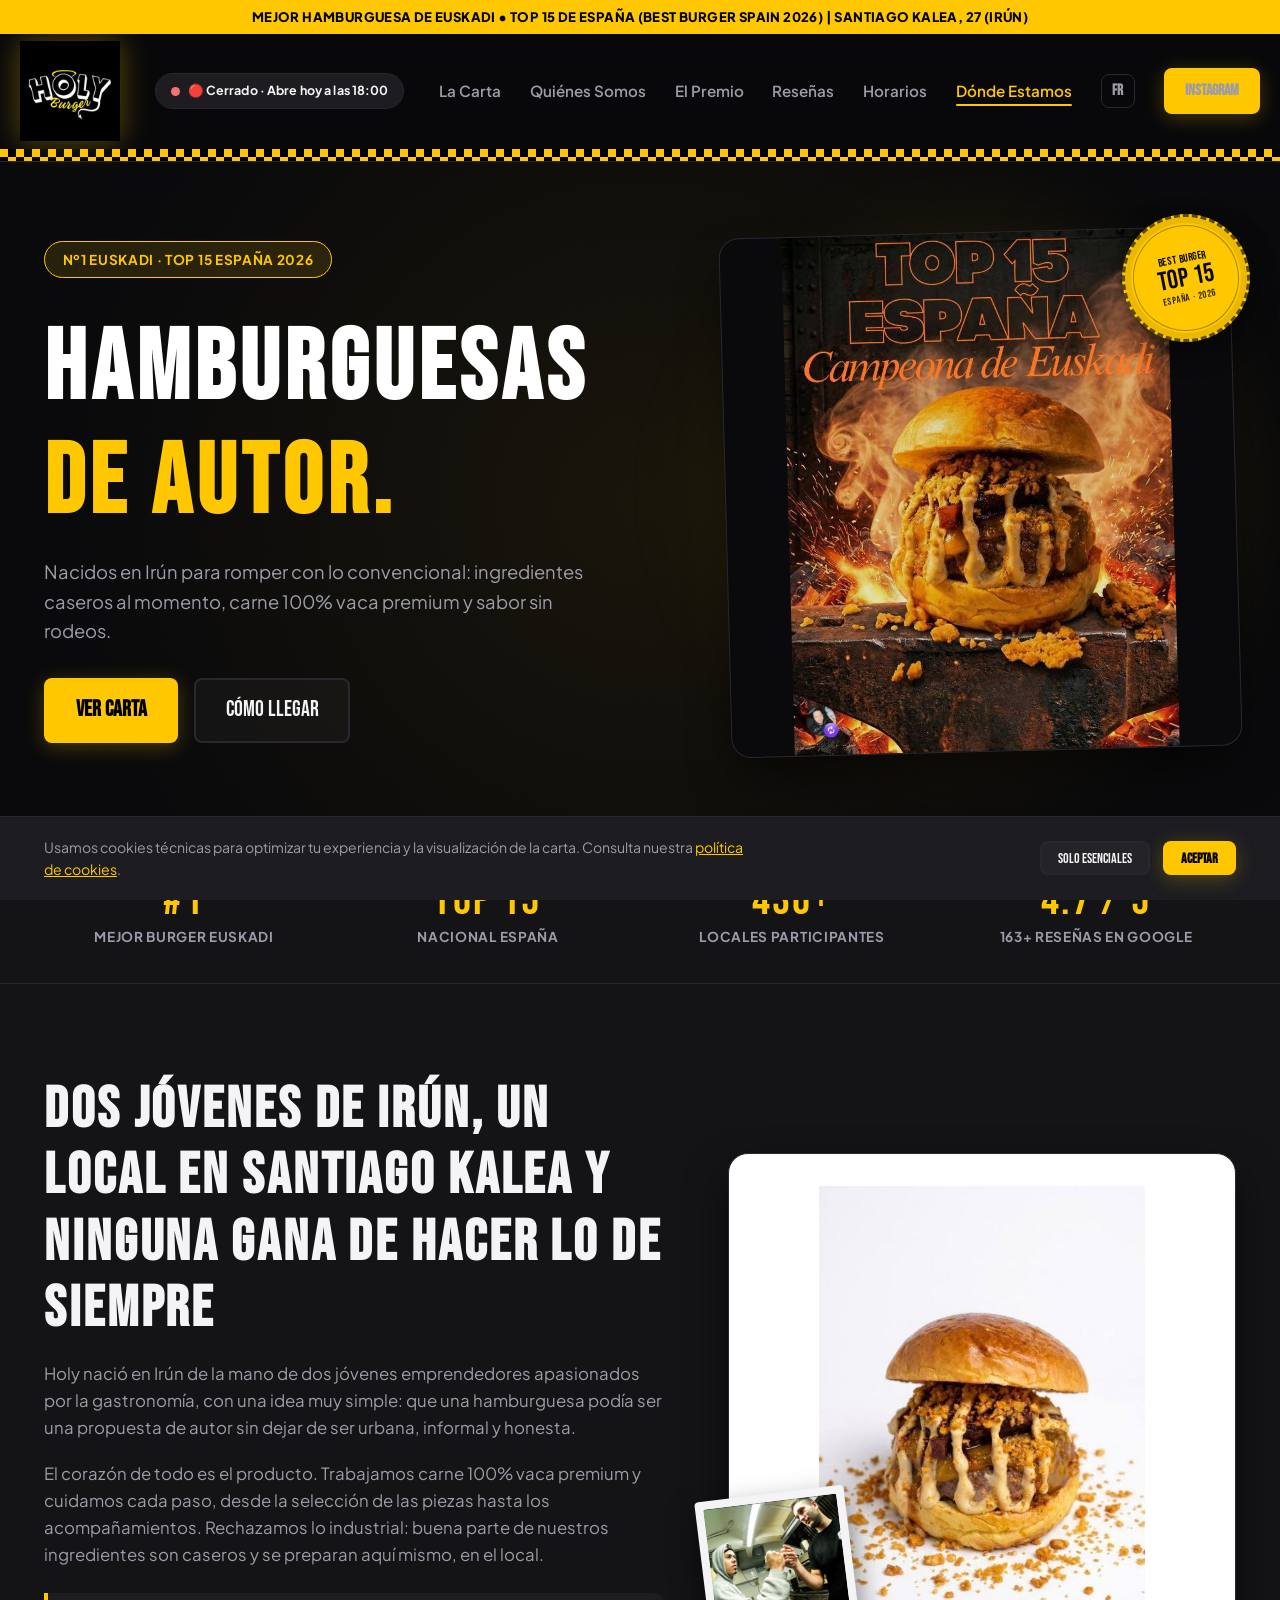
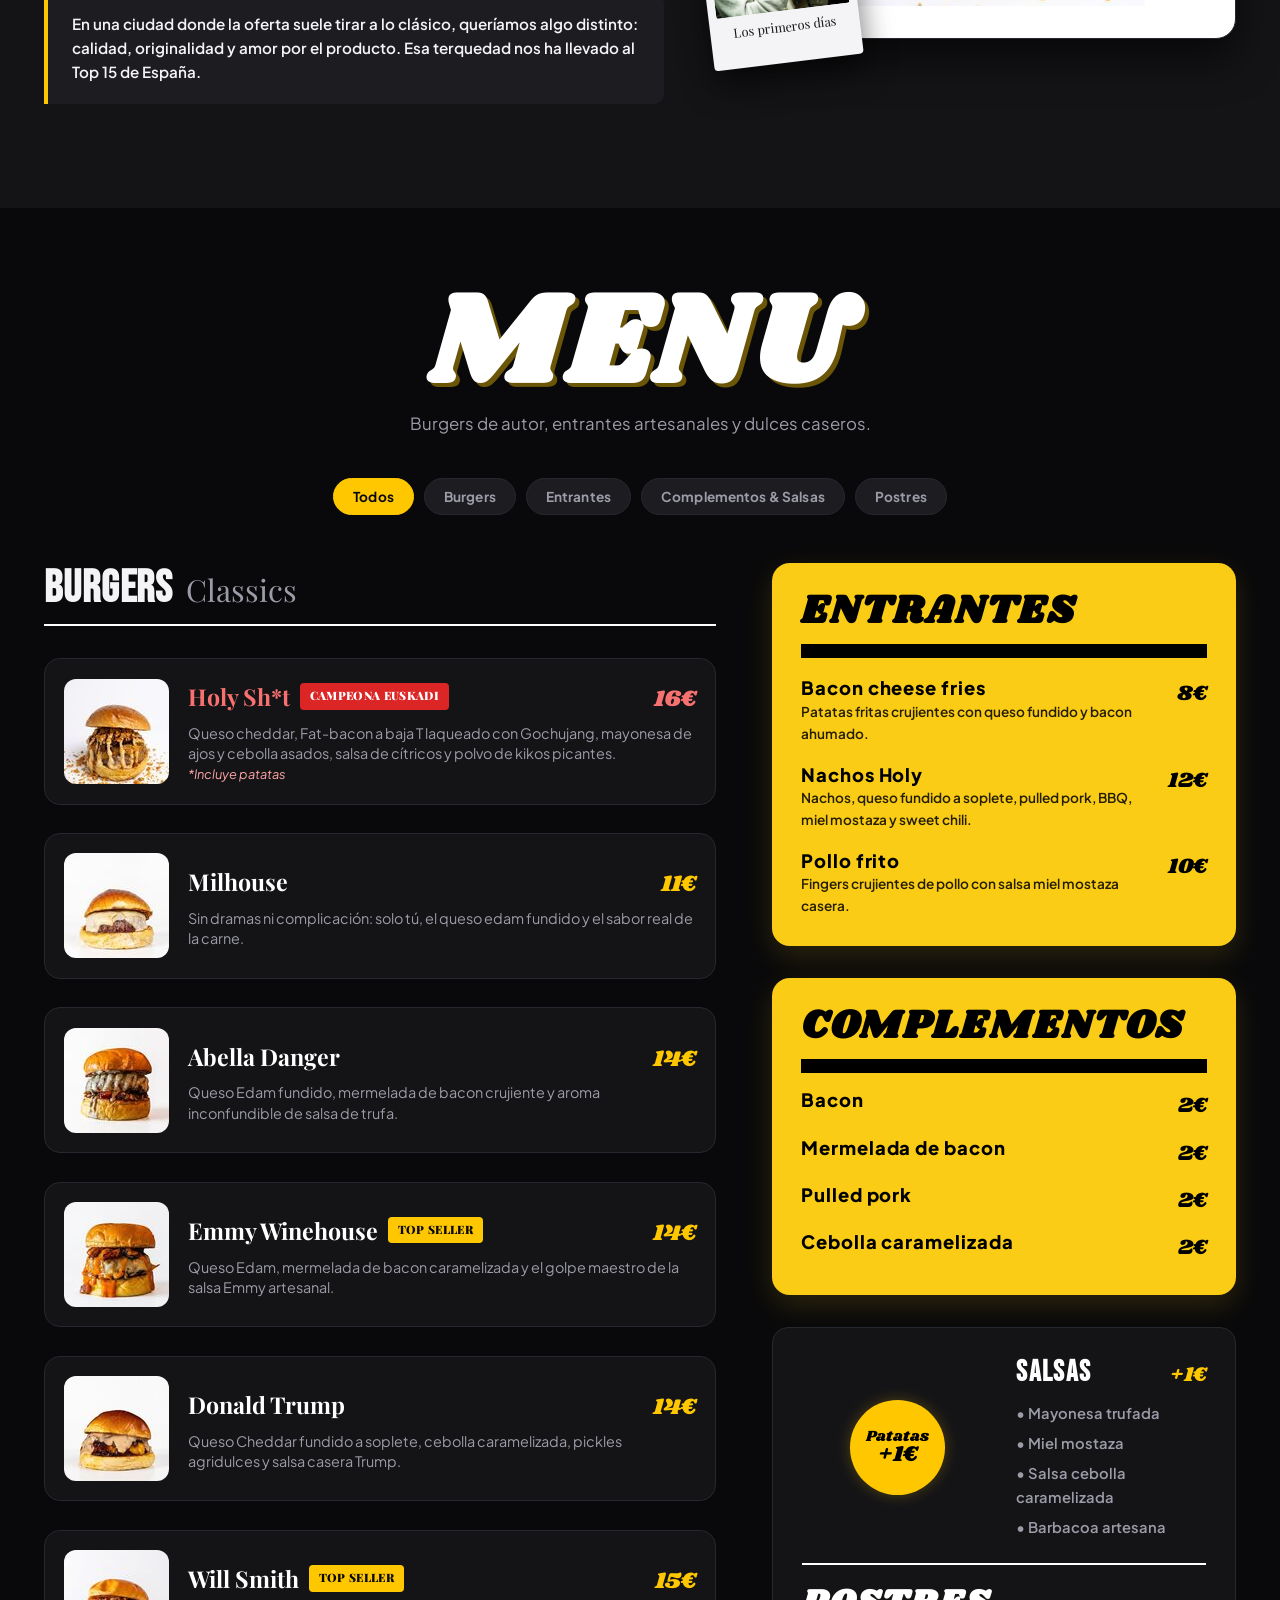
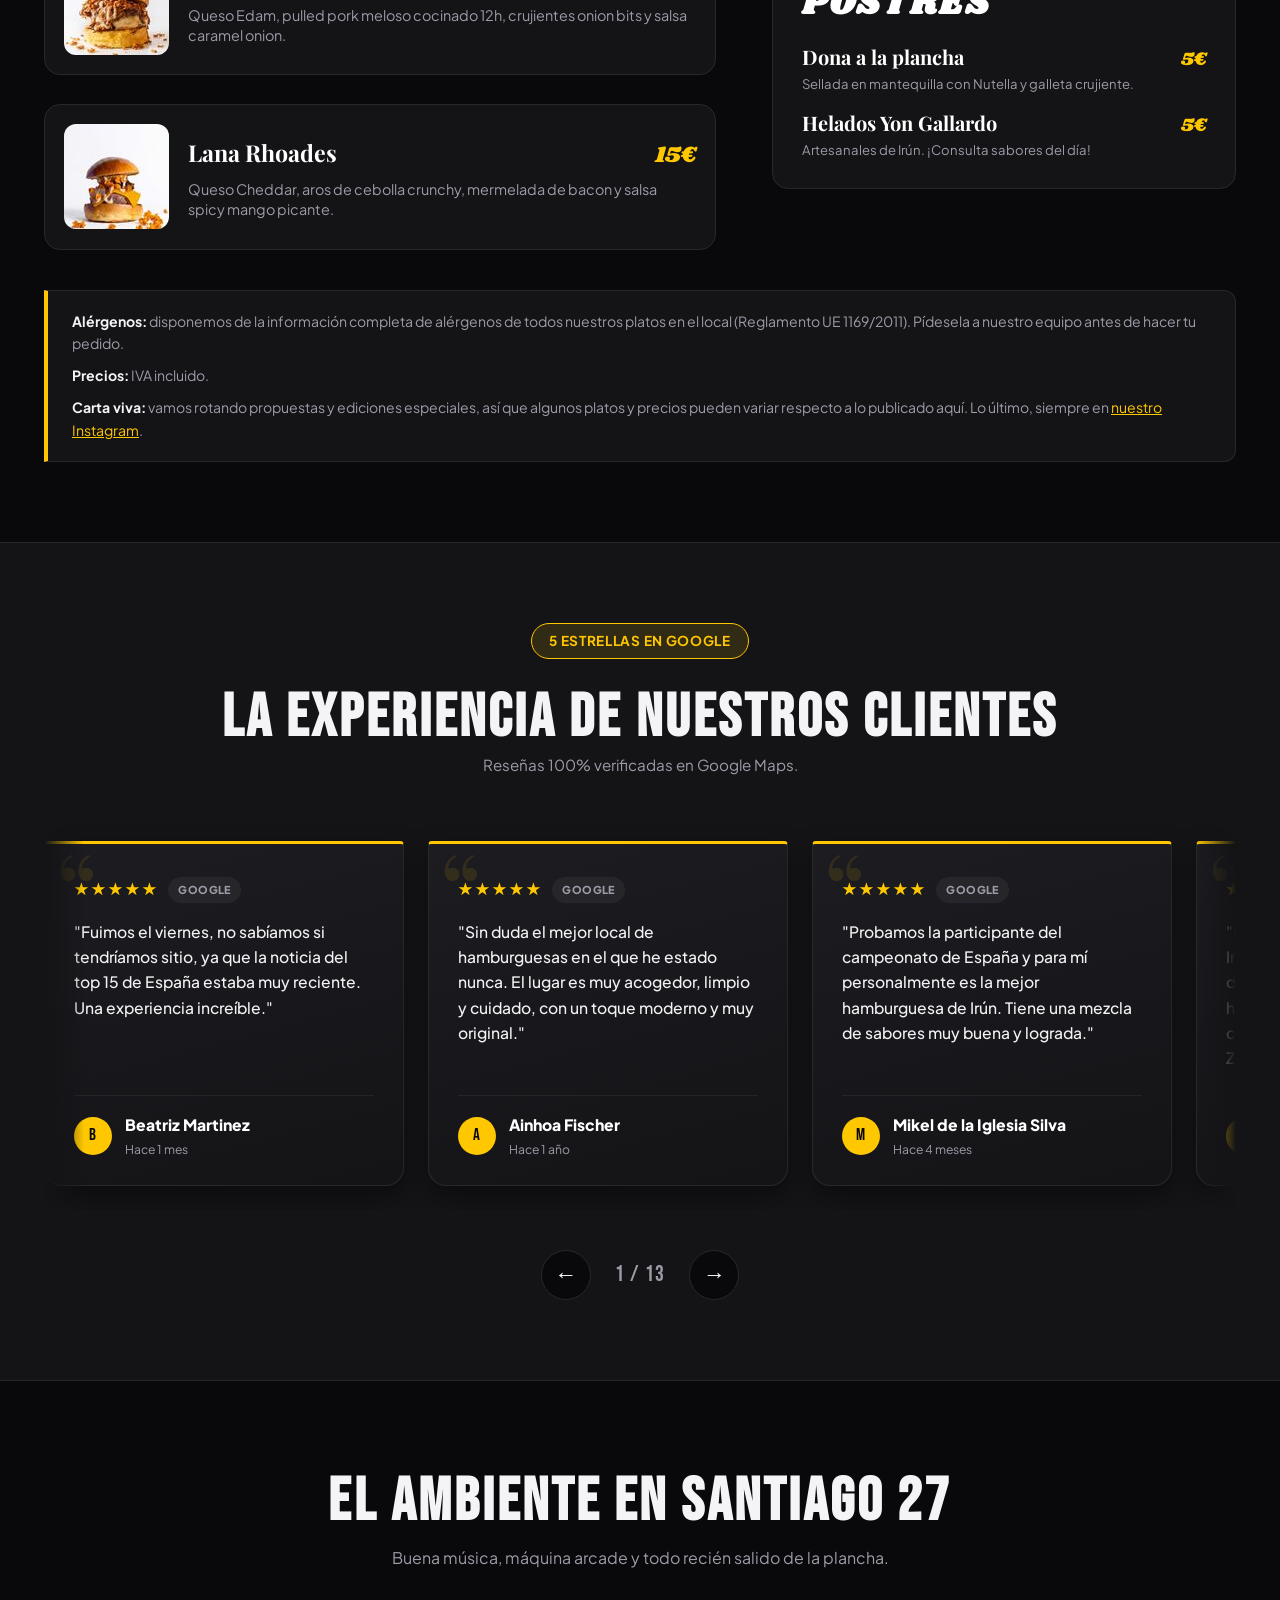
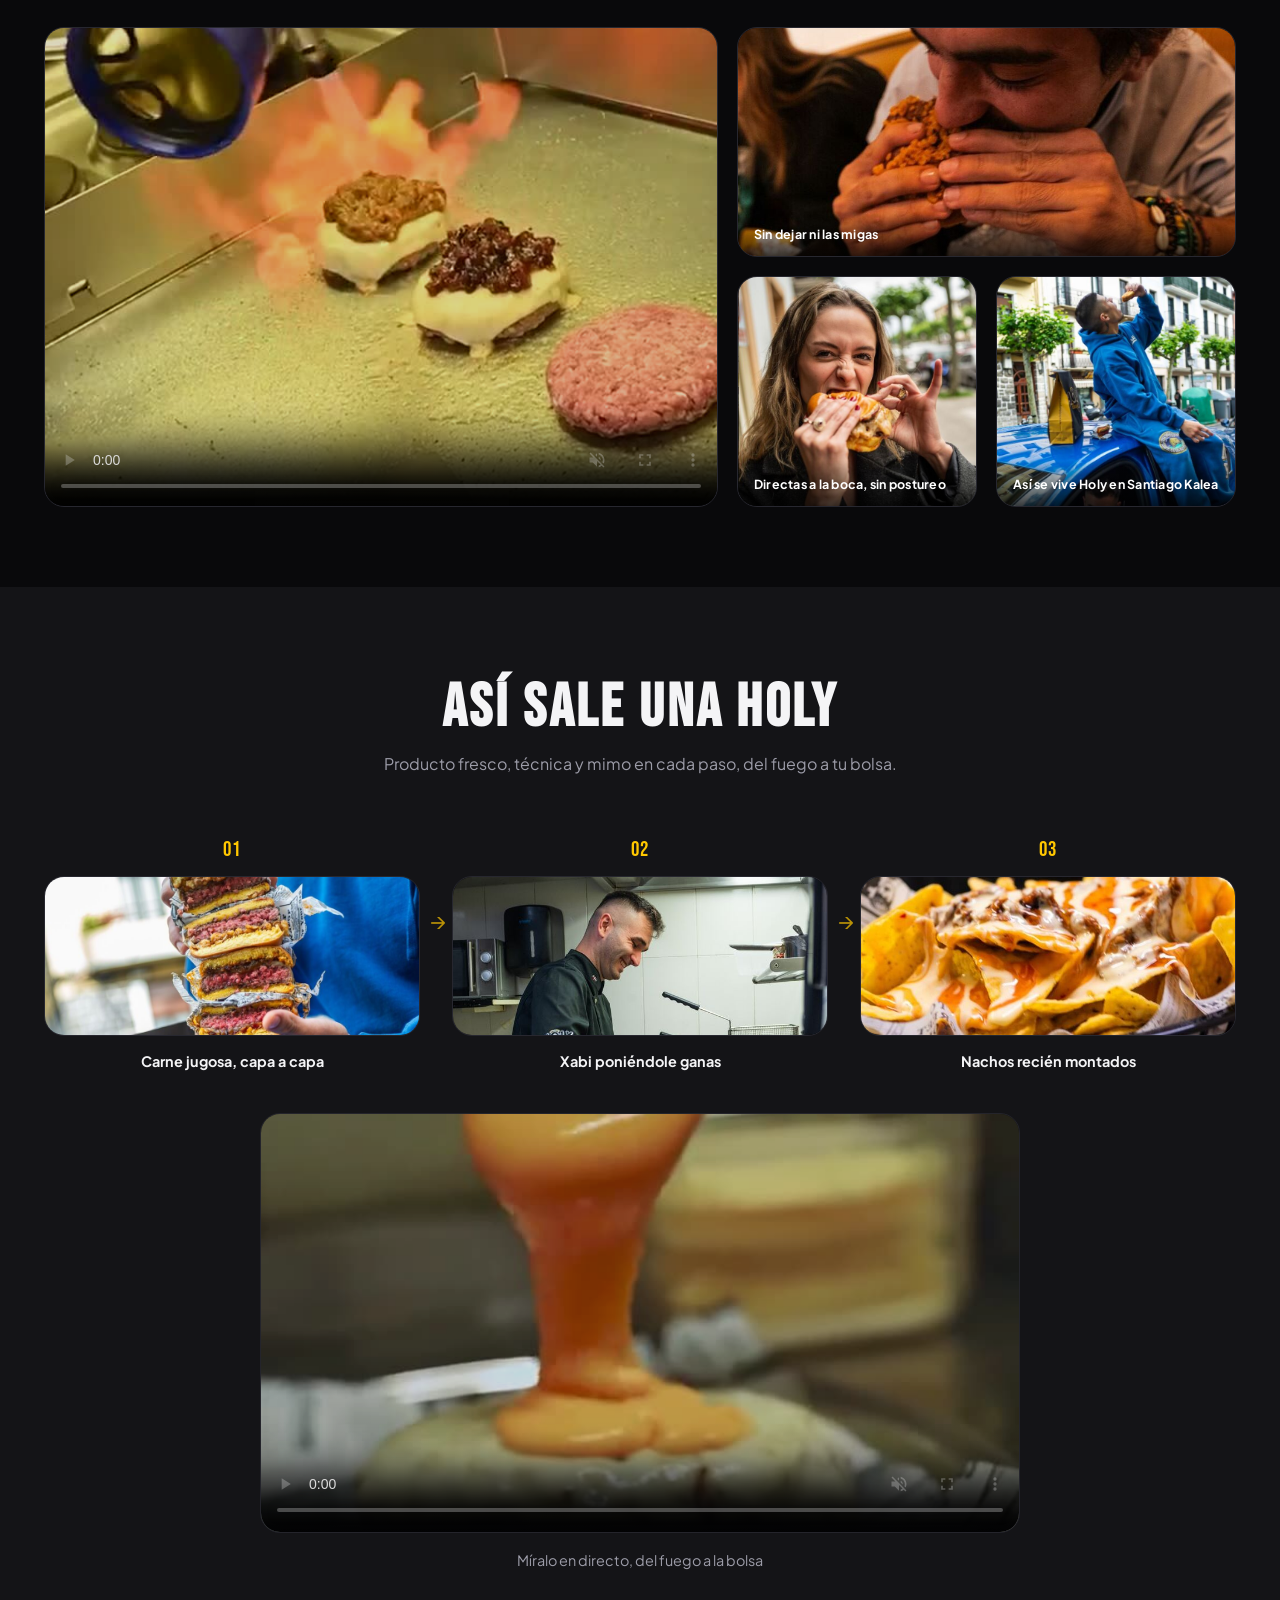
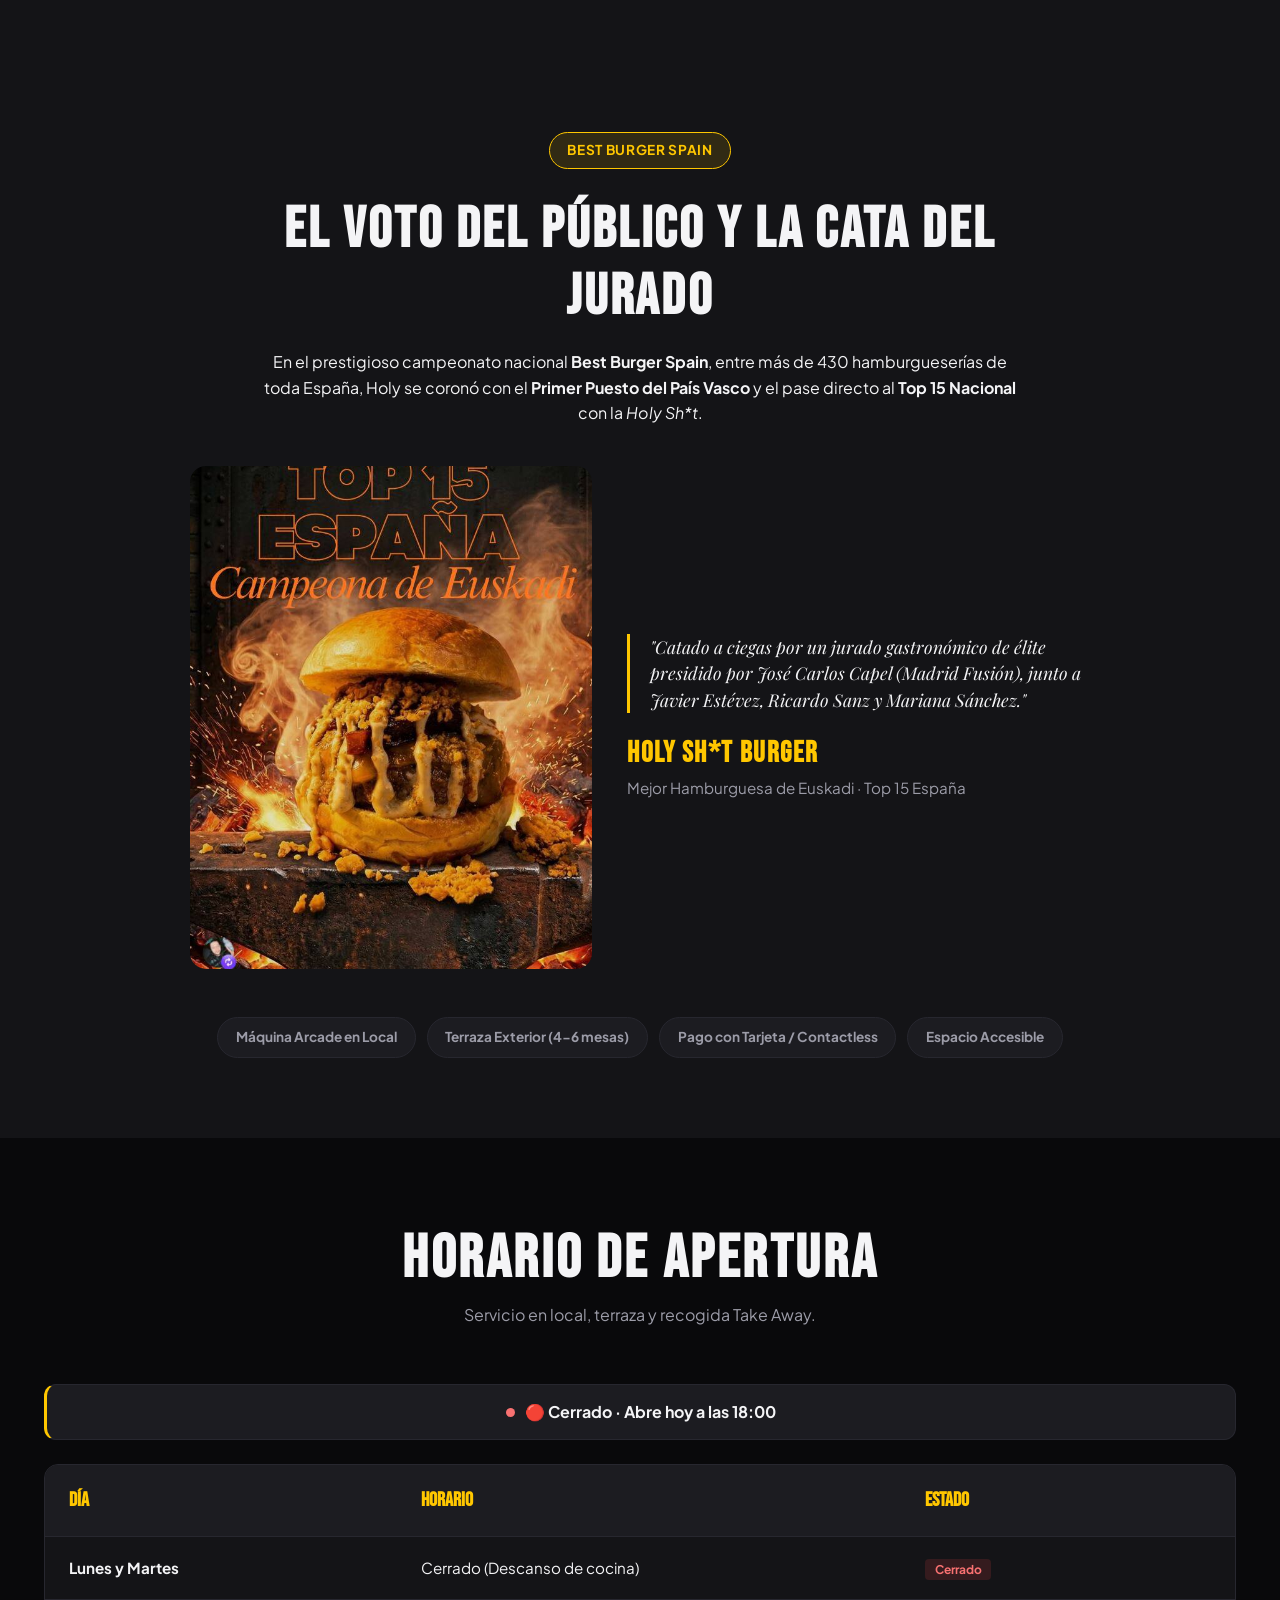
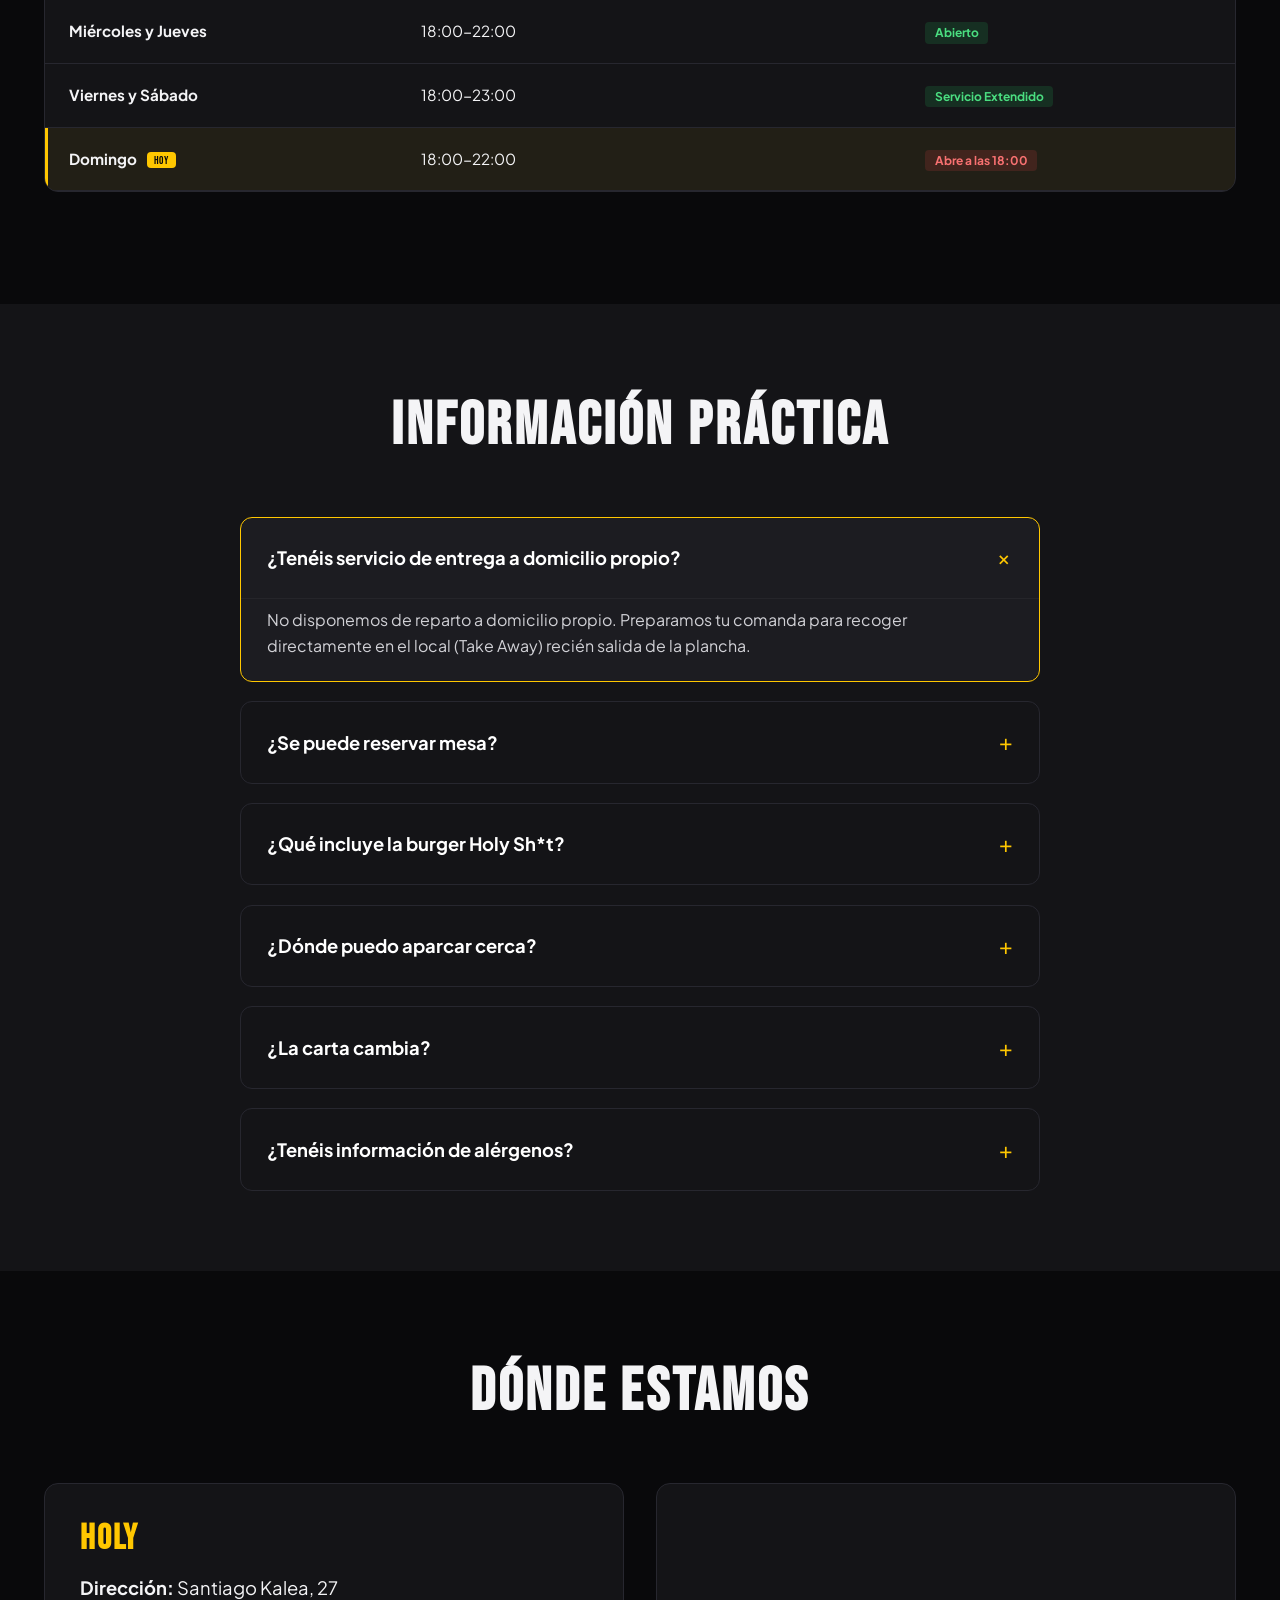
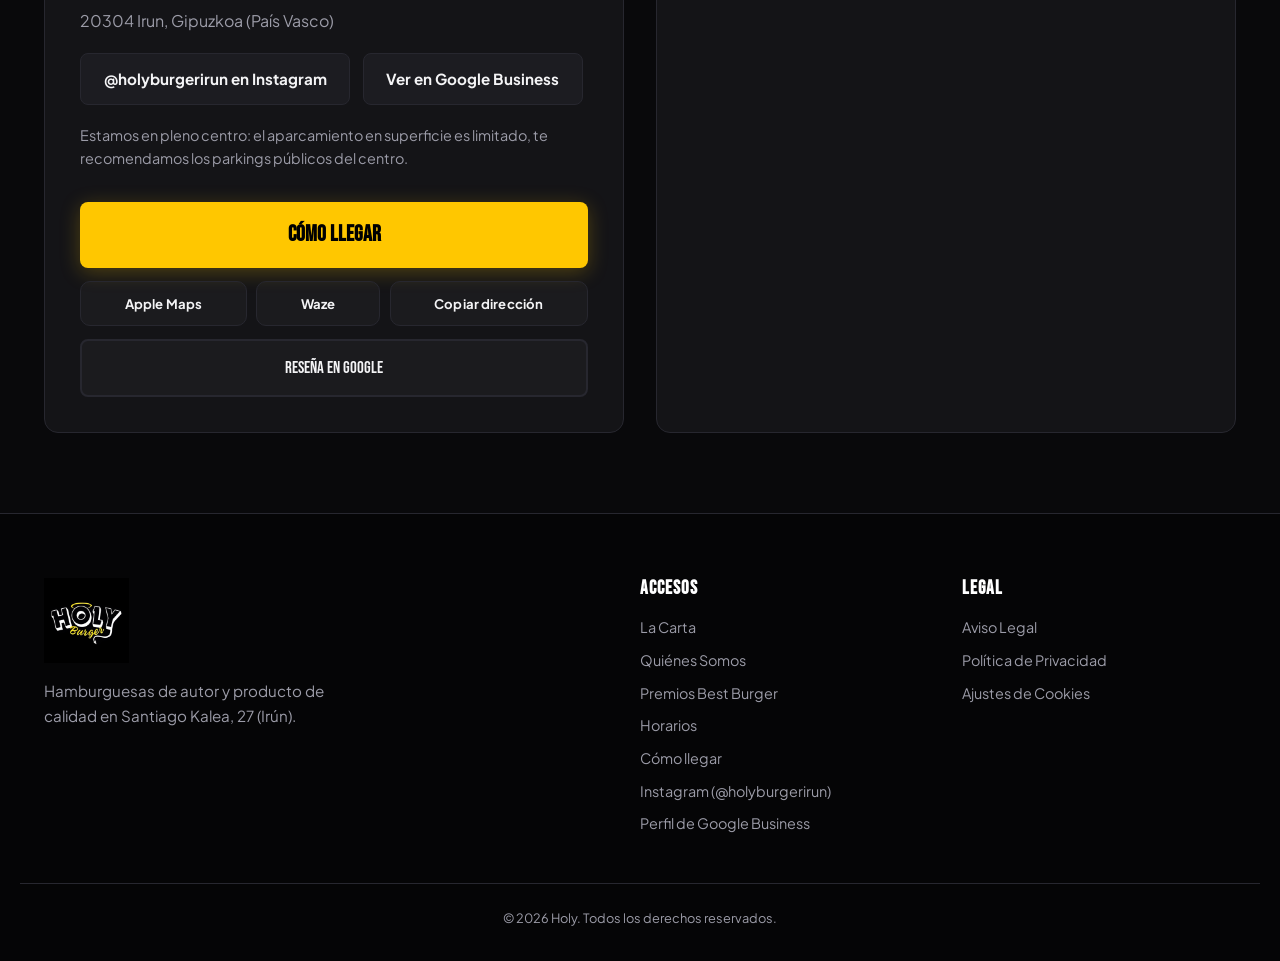
==== index.html @ 586874c7 "Diseno: romper repeticion de layouts (pasos numerados en Proceso, spotlight en Premio) y acortar CTA" ====
<!DOCTYPE html>
<html lang="es" class="scroll-smooth">
<head>
  <meta charset="UTF-8">
  <meta name="viewport" content="width=device-width, initial-scale=1.0">
  <title>Holy | Hamburguesería de Autor en Irún</title>

  <!-- SEO & Geo Local -->
  <meta name="description" content="Holy: hamburguesería de autor en Irún con carne 100% vaca premium e ingredientes caseros. Mejor Hamburguesa de Euskadi y Top 15 España 2026. Santiago Kalea, 27.">
  <meta name="author" content="Holy">
  <meta name="theme-color" content="#09090b">
  <meta name="robots" content="index, follow, max-image-preview:large">
  <link rel="canonical" href="https://holyburgerirun.com/">
  <link rel="alternate" hreflang="es-ES" href="https://holyburgerirun.com/">
  <link rel="alternate" hreflang="fr-FR" href="https://holyburgerirun.com/fr/">
  <link rel="alternate" hreflang="x-default" href="https://holyburgerirun.com/">

  <!-- FAVICON -->
  <link rel="icon" type="image/jpeg" href="img/LOGO.jpg">
  <link rel="icon" type="image/png" sizes="192x192" href="img/icon-192.png">
  <link rel="apple-touch-icon" href="img/icon-192.png">

  <!-- PWA / AÑADIR A PANTALLA DE INICIO -->
  <link rel="manifest" href="manifest.json">
  <meta name="mobile-web-app-capable" content="yes">
  <meta name="apple-mobile-web-app-capable" content="yes">
  <meta name="apple-mobile-web-app-status-bar-style" content="black-translucent">
  <meta name="apple-mobile-web-app-title" content="Holy">

  <!-- Open Graph -->
  <meta property="og:type" content="restaurant.restaurant">
  <meta property="og:site_name" content="Holy Irún">
  <meta property="og:locale" content="es_ES">
  <meta property="og:url" content="https://holyburgerirun.com/">
  <meta property="og:title" content="Holy | Mejor Hamburguesa de Euskadi · Top 15 de España">
  <meta property="og:description" content="Hamburguesas de autor con ingredientes caseros y carne 100% vaca premium. Santiago Kalea, 27 · Irún (Gipuzkoa).">
  <meta property="og:image" content="https://holyburgerirun.com/img/foto-premio.JPG">
  <meta property="og:image:width" content="645">
  <meta property="og:image:height" content="868">
  <meta property="og:image:type" content="image/jpeg">
  <meta name="twitter:card" content="summary_large_image">

  <!-- Schema.org JSON-LD -->
  <script type="application/ld+json">
  {
    "@context": "https://schema.org",
    "@type": "Restaurant",
    "@id": "https://holyburgerirun.com/#restaurant",
    "name": "Holy",
    "alternateName": "Holy Burger Irún",
    "url": "https://holyburgerirun.com/",
    "image": "https://holyburgerirun.com/img/foto-premio.JPG",
    "logo": "https://holyburgerirun.com/img/LOGO.jpg",
    "description": "Hamburguesería de autor en Irún. Mejor Hamburguesa de Euskadi y Top 15 de España en Best Burger Spain 2026 con la Holy Sh*t.",
    "address": {
      "@type": "PostalAddress",
      "streetAddress": "Santiago Kalea, 27",
      "addressLocality": "Irun",
      "addressRegion": "Gipuzkoa",
      "postalCode": "20304",
      "addressCountry": "ES"
    },
    "geo": {
      "@type": "GeoCoordinates",
      "latitude": 43.3412759,
      "longitude": -1.7868546
    },
    "servesCuisine": ["Hamburguesas", "Street Food", "Americana"],
    "priceRange": "€€",
    "currenciesAccepted": "EUR",
    "paymentAccepted": "Efectivo, Tarjeta de crédito, Contactless",
    "acceptsReservations": "False",
    "hasMenu": "https://holyburgerirun.com/#menu",
    "openingHoursSpecification": [
      {
        "@type": "OpeningHoursSpecification",
        "dayOfWeek": ["Wednesday", "Thursday", "Sunday"],
        "opens": "18:00",
        "closes": "22:00"
      },
      {
        "@type": "OpeningHoursSpecification",
        "dayOfWeek": ["Friday", "Saturday"],
        "opens": "18:00",
        "closes": "23:00"
      }
    ],
    "award": [
      "Mejor Hamburguesa de País Vasco - Best Burger Spain 2026",
      "Top 15 Nacional - Best Burger Spain 2026"
    ],
    "aggregateRating": {
      "@type": "AggregateRating",
      "ratingValue": "4.7",
      "reviewCount": "163",
      "bestRating": "5",
      "worstRating": "1"
    },
    "hasMap": "https://maps.google.com/?q=43.3412759,-1.7868546",
    "sameAs": [
      "https://www.instagram.com/holyburgerirun",
      "https://www.google.com/maps/place/?q=place_id:ChIJ6xGPJQAJUQ0RCYyl2YRZp2U"
    ]
  }
  </script>

  <!-- Schema.org JSON-LD: Menu completo con precios -->
  <script type="application/ld+json">
  {
    "@context": "https://schema.org",
    "@type": "Menu",
    "@id": "https://holyburgerirun.com/#menu",
    "name": "Carta de Holy",
    "inLanguage": "es",
    "hasMenuSection": [
      {
        "@type": "MenuSection",
        "name": "Burgers",
        "hasMenuItem": [
          {
            "@type": "MenuItem",
            "name": "Holy Sh*t",
            "description": "Queso cheddar, Fat-bacon a baja temperatura laqueado con Gochujang, mayonesa de ajos y cebolla asados, salsa de cítricos y polvo de kikos picantes. Incluye patatas.",
            "offers": { "@type": "Offer", "price": "16", "priceCurrency": "EUR" }
          },
          {
            "@type": "MenuItem",
            "name": "Milhouse",
            "description": "Queso edam fundido y el sabor real de la carne, sin complicaciones.",
            "offers": { "@type": "Offer", "price": "11", "priceCurrency": "EUR" }
          },
          {
            "@type": "MenuItem",
            "name": "Abella Danger",
            "description": "Queso Edam fundido, mermelada de bacon crujiente y salsa de trufa.",
            "offers": { "@type": "Offer", "price": "14", "priceCurrency": "EUR" }
          },
          {
            "@type": "MenuItem",
            "name": "Emmy Winehouse",
            "description": "Queso Edam, mermelada de bacon caramelizada y salsa Emmy artesanal.",
            "offers": { "@type": "Offer", "price": "14", "priceCurrency": "EUR" }
          },
          {
            "@type": "MenuItem",
            "name": "Donald Trump",
            "description": "Queso Cheddar fundido a soplete, cebolla caramelizada, pickles agridulces y salsa casera Trump.",
            "offers": { "@type": "Offer", "price": "14", "priceCurrency": "EUR" }
          },
          {
            "@type": "MenuItem",
            "name": "Will Smith",
            "description": "Queso Edam, pulled pork cocinado 12h, onion bits crujientes y salsa caramel onion.",
            "offers": { "@type": "Offer", "price": "15", "priceCurrency": "EUR" }
          },
          {
            "@type": "MenuItem",
            "name": "Lana Rhoades",
            "description": "Queso Cheddar, aros de cebolla crunchy, mermelada de bacon y salsa spicy mango picante.",
            "offers": { "@type": "Offer", "price": "15", "priceCurrency": "EUR" }
          }
        ]
      },
      {
        "@type": "MenuSection",
        "name": "Entrantes",
        "hasMenuItem": [
          {
            "@type": "MenuItem",
            "name": "Bacon cheese fries",
            "description": "Patatas fritas crujientes con queso fundido y bacon ahumado.",
            "offers": { "@type": "Offer", "price": "8", "priceCurrency": "EUR" }
          },
          {
            "@type": "MenuItem",
            "name": "Nachos Holy",
            "description": "Nachos, queso fundido a soplete, pulled pork, BBQ, miel mostaza y sweet chili.",
            "offers": { "@type": "Offer", "price": "12", "priceCurrency": "EUR" }
          },
          {
            "@type": "MenuItem",
            "name": "Pollo frito",
            "description": "Fingers crujientes de pollo con salsa miel mostaza casera.",
            "offers": { "@type": "Offer", "price": "10", "priceCurrency": "EUR" }
          }
        ]
      },
      {
        "@type": "MenuSection",
        "name": "Complementos",
        "hasMenuItem": [
          { "@type": "MenuItem", "name": "Bacon", "offers": { "@type": "Offer", "price": "2", "priceCurrency": "EUR" } },
          { "@type": "MenuItem", "name": "Mermelada de bacon", "offers": { "@type": "Offer", "price": "2", "priceCurrency": "EUR" } },
          { "@type": "MenuItem", "name": "Pulled pork", "offers": { "@type": "Offer", "price": "2", "priceCurrency": "EUR" } },
          { "@type": "MenuItem", "name": "Cebolla caramelizada", "offers": { "@type": "Offer", "price": "2", "priceCurrency": "EUR" } },
          { "@type": "MenuItem", "name": "Ración de patatas", "offers": { "@type": "Offer", "price": "1", "priceCurrency": "EUR" } }
        ]
      },
      {
        "@type": "MenuSection",
        "name": "Postres",
        "hasMenuItem": [
          {
            "@type": "MenuItem",
            "name": "Dona a la plancha",
            "description": "Sellada en mantequilla con Nutella y galleta crujiente.",
            "offers": { "@type": "Offer", "price": "5", "priceCurrency": "EUR" }
          },
          {
            "@type": "MenuItem",
            "name": "Helados Yon Gallardo",
            "description": "Artesanales de Irún. Sabores del día a consultar.",
            "offers": { "@type": "Offer", "price": "5", "priceCurrency": "EUR" }
          }
        ]
      }
    ]
  }
  </script>

  <!-- Schema.org JSON-LD: FAQPage -->
  <script type="application/ld+json">
  {
    "@context": "https://schema.org",
    "@type": "FAQPage",
    "mainEntity": [
      {
        "@type": "Question",
        "name": "¿Tenéis servicio de entrega a domicilio propio?",
        "acceptedAnswer": {
          "@type": "Answer",
          "text": "No disponemos de reparto a domicilio propio. Preparamos tu comanda para recoger directamente en el local (Take Away) recién salida de la plancha."
        }
      },
      {
        "@type": "Question",
        "name": "¿Se puede reservar mesa?",
        "acceptedAnswer": {
          "@type": "Answer",
          "text": "Los viernes y sábados no se aceptan reservas: el servicio se realiza estrictamente por orden de llegada tanto en sala como en terraza. De miércoles a jueves y domingos, atendemos con total fluidez en el local."
        }
      },
      {
        "@type": "Question",
        "name": "¿Qué incluye la burger Holy Sh*t?",
        "acceptedAnswer": {
          "@type": "Answer",
          "text": "Es nuestra burger premiada como Mejor Hamburguesa de Euskadi: queso cheddar, Fat-bacon a baja temperatura laqueado con Gochujang, mayonesa de ajos y cebolla asados, salsa de cítricos y polvo de kikos picantes. Incluye ración de patatas."
        }
      },
      {
        "@type": "Question",
        "name": "¿Dónde puedo aparcar cerca?",
        "acceptedAnswer": {
          "@type": "Answer",
          "text": "Estamos en pleno centro de Irún, donde el aparcamiento en superficie es limitado. Te recomendamos tirar de los parkings públicos del centro y venir con algo de margen."
        }
      },
      {
        "@type": "Question",
        "name": "¿La carta cambia?",
        "acceptedAnswer": {
          "@type": "Answer",
          "text": "Sí. Trabajamos con una carta viva y vamos rotando propuestas y ediciones especiales. Si vienes a por una burger concreta, échale un ojo antes a nuestro Instagram."
        }
      },
      {
        "@type": "Question",
        "name": "¿Tenéis información de alérgenos?",
        "acceptedAnswer": {
          "@type": "Answer",
          "text": "Sí, disponemos de la información completa de alérgenos de todos nuestros platos en el local. Pídesela a nuestro equipo antes de hacer tu pedido y te la facilitamos sin problema."
        }
      }
    ]
  }
  </script>

  <!-- GOOGLE ANALYTICS (GA4): cuando tengas tu Measurement ID (formato G-XXXXXXXXXX), sustituye las DOS apariciones de G-XXXXXXXXXX por tu ID real, y quita las marcas de comentario que envuelven el bloque de scripts de abajo. -->
  <!--
  <script async src="https://www.googletagmanager.com/gtag/js?id=G-XXXXXXXXXX"></script>
  <script>
    window.dataLayer = window.dataLayer || [];
    function gtag(){dataLayer.push(arguments);}
    gtag('js', new Date());
    gtag('config', 'G-XXXXXXXXXX');
  </script>
  -->

  <!-- Google Fonts -->
  <link rel="preconnect" href="https://fonts.googleapis.com">
  <link rel="preconnect" href="https://fonts.gstatic.com" crossorigin>
  <link rel="preload" as="style" fetchpriority="high" href="https://fonts.googleapis.com/css2?family=Bebas+Neue&family=Plus+Jakarta+Sans:ital,wght@0,400;0,600;0,700;0,800;1,400&family=Shrikhand&family=Playfair+Display:ital,wght@1,700&display=swap">
  <link href="https://fonts.googleapis.com/css2?family=Bebas+Neue&family=Plus+Jakarta+Sans:ital,wght@0,400;0,600;0,700;0,800;1,400&family=Shrikhand&family=Playfair+Display:ital,wght@1,700&display=swap" rel="stylesheet" fetchpriority="high">

  <link rel="stylesheet" href="styles.css">
</head>
<body>

  <a href="#main" class="skip-link">Saltar al contenido principal</a>

  <!-- TOP PROMO -->
  <aside class="topbar">
    MEJOR HAMBURGUESA DE EUSKADI • TOP 15 DE ESPAÑA (BEST BURGER SPAIN 2026) | SANTIAGO KALEA, 27 (IRÚN)
  </aside>

  <!-- NAVBAR CON LOGO -->
  <header class="navbar">
    <div class="container navbar-inner">
      <a href="#" class="brand-logo-wrap" aria-label="Holy, inicio">
        <img src="img/LOGO.jpg" alt="Holy" class="brand-logo-img" width="230" height="100">
      </a>
      <div class="live-badge" id="liveBadge" aria-live="polite">
        <span class="live-dot" id="liveDot" aria-hidden="true"></span>
        <span id="liveBadgeText">Comprobando horario…</span>
      </div>
      <button class="nav-toggle" id="navToggle" aria-label="Abrir menú" aria-expanded="false" aria-controls="navMenu">☰</button>
      <ul class="nav-menu" id="navMenu">
        <li><a href="#menu">La Carta</a></li>
        <li><a href="#historia">Quiénes Somos</a></li>
        <li><a href="#premios">El Premio</a></li>
        <li><a href="#opiniones">Reseñas</a></li>
        <li><a href="#horarios">Horarios</a></li>
        <li><a href="#ubicacion">Dónde Estamos</a></li>
        <li><a href="fr/" class="lang-switch" hreflang="fr" lang="fr" aria-label="Voir le site en français">FR</a></li>
        <li><a href="https://instagram.com/holyburgerirun" target="_blank" rel="noopener" class="btn btn-primary" style="font-size: 1rem; padding: 0.5rem 1.2rem;" data-track="click_instagram_nav">INSTAGRAM</a></li>
      </ul>
    </div>
    <div class="damero-strip"></div>
  </header>

  <main id="main">

  <!-- HERO SECTION -->
  <section class="hero">
    <div class="container hero-grid">
      <div>
        <span class="badge-award">Nº1 Euskadi · Top 15 España 2026</span>
        <h1 class="hero-title">
          HAMBURGUESAS <span>DE AUTOR.</span>
        </h1>
        <p class="hero-desc">
          Nacidos en Irún para romper con lo convencional: ingredientes caseros al momento, carne 100% vaca premium y sabor sin rodeos.
        </p>
        <div class="hero-actions">
          <a href="#menu" class="btn btn-primary" data-track="click_ver_carta_hero">
            VER CARTA
          </a>
          <a href="#ubicacion" class="btn btn-outline" data-track="click_como_llegar_hero">
            CÓMO LLEGAR
          </a>
        </div>
      </div>
      <div class="hero-image-wrap">
        <img class="hero-img"
             src="img/foto-premio.JPG"
             onerror="this.onerror=null; this.src='img/holy-shit.JPG'"
             alt="Hamburguesa Holy Sh*t, premiada en Best Burger Spain 2026"
             width="600" height="480"
             loading="eager" decoding="async" fetchpriority="high">
        <div class="award-seal" aria-hidden="true">
          <div class="award-seal-text">
            <span class="line-top">Best Burger</span>
            <span class="line-big">TOP 15</span>
            <span class="line-bottom">España · 2026</span>
          </div>
        </div>
      </div>
    </div>
  </section>

  <!-- STATS -->
  <section class="stats-strip">
    <div class="container stats-grid">
      <div>
        <div class="stat-number font-display">#1</div>
        <div class="stat-label">Mejor Burger Euskadi</div>
      </div>
      <div>
        <div class="stat-number font-display">TOP 15</div>
        <div class="stat-label">Nacional España</div>
      </div>
      <div>
        <div class="stat-number font-display">430+</div>
        <div class="stat-label">Locales Participantes</div>
      </div>
      <div>
        <div class="stat-number font-display">4.7 / 5</div>
        <div class="stat-label">163+ Reseñas en Google</div>
      </div>
    </div>
  </section>

  <!-- QUIÉNES SOMOS -->
  <section class="section-padding" id="historia" style="background: var(--bg-surface);">
    <div class="container story-grid reveal">
      <div class="story-content">
        <h2 style="font-size: clamp(2.3rem, 4.5vw, 3.8rem); margin: 0.8rem 0 1.2rem;">
          DOS JÓVENES DE IRÚN, UN LOCAL EN SANTIAGO KALEA Y NINGUNA GANA DE HACER LO DE SIEMPRE
        </h2>
        <p>
          Holy nació en Irún de la mano de dos jóvenes emprendedores apasionados por la gastronomía, con una idea muy simple: que una hamburguesa podía ser una propuesta de autor sin dejar de ser urbana, informal y honesta.
        </p>
        <p>
          El corazón de todo es el producto. Trabajamos carne 100% vaca premium y cuidamos cada paso, desde la selección de las piezas hasta los acompañamientos. Rechazamos lo industrial: buena parte de nuestros ingredientes son caseros y se preparan aquí mismo, en el local.
        </p>

        <div class="story-highlight-box">
          <p>
            En una ciudad donde la oferta suele tirar a lo clásico, queríamos algo distinto: calidad, originalidad y amor por el producto. Esa terquedad nos ha llevado al Top 15 de España.
          </p>
        </div>
      </div>

      <div class="story-img-wrap">
        <img src="img/holy-shit.JPG"
             onerror="this.onerror=null; this.src='img/foto-premio.JPG'"
             alt="Hamburguesa artesanal de Holy en Irún"
             loading="lazy" decoding="async"
             style="cursor: zoom-in;" tabindex="0" role="button"
             aria-label="Ampliar foto de la hamburguesa artesanal de Holy"
             onclick="openPhotoLightbox(this.src, this.alt)"
             onkeydown="if(event.key==='Enter'||event.key===' '){event.preventDefault();this.click();}">
        <figure class="founders-polaroid" tabindex="0" role="button" aria-label="Ampliar foto de los fundadores de Holy en la cocina" onclick="openPhotoLightbox('img/holy-primer-dia.JPG', 'Los dos fundadores de Holy en la cocina del local')" onkeydown="if(event.key==='Enter'||event.key===' '){event.preventDefault();this.click();}" style="cursor: zoom-in;">
          <img src="img/holy-primer-dia.JPG" alt="Los dos fundadores de Holy en la cocina del local" loading="lazy" decoding="async" width="150" height="110">
          <figcaption>Los primeros días</figcaption>
        </figure>
      </div>
    </div>
  </section>

  <!-- SECCIÓN CARTA COMPLETA -->
  <section class="section-padding" id="menu">
    <div class="container">
      
      <div class="menu-header-banner reveal">
        <h2 class="menu-main-title">Menu</h2>
        <p style="color: var(--text-muted); font-size: 1.05rem; margin-top: 0.5rem;">Burgers de autor, entrantes artesanales y dulces caseros.</p>
      </div>

      <div class="menu-filter-tabs reveal" role="tablist" aria-label="Filtrar la carta">
        <button type="button" class="filter-tab active" data-filter="all" role="tab" aria-selected="true">Todos</button>
        <button type="button" class="filter-tab" data-filter="burgers" role="tab" aria-selected="false">Burgers</button>
        <button type="button" class="filter-tab" data-filter="entrantes" role="tab" aria-selected="false">Entrantes</button>
        <button type="button" class="filter-tab" data-filter="complementos" role="tab" aria-selected="false">Complementos &amp; Salsas</button>
        <button type="button" class="filter-tab" data-filter="postres" role="tab" aria-selected="false">Postres</button>
      </div>

      <div class="menu-layout" id="menuLayout">
        
        <!-- BURGERS -->
        <div class="menu-group" data-menu-group="burgers">
          <div class="category-title-row">
            <h3>Burgers</h3>
            <span>Classics</span>
          </div>

          <div class="burger-items-list">
            
            <article class="burger-item-card holy-highlight">
              <div class="burger-item-thumb">
                <img src="img/holy-shit-thumb.jpg" srcset="img/holy-shit-thumb.jpg 1x, img/holy-shit-thumb@2x.jpg 2x" alt="Holy Sh*t Burger" loading="lazy" width="105" height="105" decoding="async">
              </div>
              <div>
                <div class="burger-item-header">
                  <div class="burger-item-title">
                    Holy Sh*t
                    <span class="badge-ribbon">Campeona Euskadi</span>
                  </div>
                  <div class="burger-item-price">16€</div>
                </div>
                <p class="burger-item-desc">
                  Queso cheddar, Fat-bacon a baja T laqueado con Gochujang, mayonesa de ajos y cebolla asados, salsa de cítricos y polvo de kikos picantes. <em style="color: #fca5a5; font-size: 0.8rem; display: block; margin-top: 0.2rem;">*Incluye patatas</em>
                </p>
              </div>
            </article>

            <article class="burger-item-card">
              <div class="burger-item-thumb">
                <img src="img/milhouse-thumb.jpg" srcset="img/milhouse-thumb.jpg 1x, img/milhouse-thumb@2x.jpg 2x" alt="Milhouse Burger" loading="lazy" width="105" height="105" decoding="async">
              </div>
              <div>
                <div class="burger-item-header">
                  <div class="burger-item-title">Milhouse</div>
                  <div class="burger-item-price">11€</div>
                </div>
                <p class="burger-item-desc">
                  Sin dramas ni complicación: solo tú, el queso edam fundido y el sabor real de la carne.
                </p>
              </div>
            </article>

            <article class="burger-item-card">
              <div class="burger-item-thumb">
                <img src="img/abella-thumb.jpg" srcset="img/abella-thumb.jpg 1x, img/abella-thumb@2x.jpg 2x" alt="Abella Danger Burger" loading="lazy" width="105" height="105" decoding="async">
              </div>
              <div>
                <div class="burger-item-header">
                  <div class="burger-item-title">Abella Danger</div>
                  <div class="burger-item-price">14€</div>
                </div>
                <p class="burger-item-desc">
                  Queso Edam fundido, mermelada de bacon crujiente y aroma inconfundible de salsa de trufa.
                </p>
              </div>
            </article>

            <article class="burger-item-card">
              <div class="burger-item-thumb">
                <img src="img/emmy-thumb.jpg" srcset="img/emmy-thumb.jpg 1x, img/emmy-thumb@2x.jpg 2x" alt="Emmy Winehouse Burger" loading="lazy" width="105" height="105" decoding="async">
              </div>
              <div>
                <div class="burger-item-header">
                  <div class="burger-item-title">
                    Emmy Winehouse
                    <span class="badge-topseller">Top Seller</span>
                  </div>
                  <div class="burger-item-price">14€</div>
                </div>
                <p class="burger-item-desc">
                  Queso Edam, mermelada de bacon caramelizada y el golpe maestro de la salsa Emmy artesanal.
                </p>
              </div>
            </article>

            <article class="burger-item-card">
              <div class="burger-item-thumb">
                <img src="img/donald-trump-thumb.jpg" srcset="img/donald-trump-thumb.jpg 1x, img/donald-trump-thumb@2x.jpg 2x" alt="Donald Trump Burger" loading="lazy" width="105" height="105" decoding="async">
              </div>
              <div>
                <div class="burger-item-header">
                  <div class="burger-item-title">Donald Trump</div>
                  <div class="burger-item-price">14€</div>
                </div>
                <p class="burger-item-desc">
                  Queso Cheddar fundido a soplete, cebolla caramelizada, pickles agridulces y salsa casera Trump.
                </p>
              </div>
            </article>

            <article class="burger-item-card">
              <div class="burger-item-thumb">
                <img src="img/will-thumb.jpg" srcset="img/will-thumb.jpg 1x, img/will-thumb@2x.jpg 2x" alt="Will Smith Burger" loading="lazy" width="105" height="105" decoding="async">
              </div>
              <div>
                <div class="burger-item-header">
                  <div class="burger-item-title">
                    Will Smith
                    <span class="badge-topseller">Top Seller</span>
                  </div>
                  <div class="burger-item-price">15€</div>
                </div>
                <p class="burger-item-desc">
                  Queso Edam, pulled pork meloso cocinado 12h, crujientes onion bits y salsa caramel onion.
                </p>
              </div>
            </article>

            <article class="burger-item-card">
              <div class="burger-item-thumb">
                <img src="img/lana-rhoades-thumb.jpg" srcset="img/lana-rhoades-thumb.jpg 1x, img/lana-rhoades-thumb@2x.jpg 2x" alt="Lana Rhoades Burger" loading="lazy" width="105" height="105" decoding="async">
              </div>
              <div>
                <div class="burger-item-header">
                  <div class="burger-item-title">Lana Rhoades</div>
                  <div class="burger-item-price">15€</div>
                </div>
                <p class="burger-item-desc">
                  Queso Cheddar, aros de cebolla crunchy, mermelada de bacon y salsa spicy mango picante.
                </p>
              </div>
            </article>

          </div>
        </div>

        <!-- ENTRANTES, COMPLEMENTOS, SALSAS Y POSTRES -->
        <div class="sidebar-menu-wrap">
          
          <div class="retro-yellow-box menu-group" data-menu-group="entrantes">
            <h3 class="retro-box-title">Entrantes</h3>
            <div class="damero-inner"></div>

            <ul class="retro-box-list">
              <li class="retro-box-item">
                <div>
                  <h4>Bacon cheese fries</h4>
                  <p>Patatas fritas crujientes con queso fundido y bacon ahumado.</p>
                </div>
                <div class="retro-box-price">8€</div>
              </li>
              <li class="retro-box-item">
                <div>
                  <h4>Nachos Holy</h4>
                  <p>Nachos, queso fundido a soplete, pulled pork, BBQ, miel mostaza y sweet chili.</p>
                </div>
                <div class="retro-box-price">12€</div>
              </li>
              <li class="retro-box-item">
                <div>
                  <h4>Pollo frito</h4>
                  <p>Fingers crujientes de pollo con salsa miel mostaza casera.</p>
                </div>
                <div class="retro-box-price">10€</div>
              </li>
            </ul>
          </div>

          <div class="retro-yellow-box menu-group" data-menu-group="complementos">
            <h3 class="retro-box-title">Complementos</h3>
            <div class="damero-inner"></div>

            <ul class="retro-box-list" style="margin-top: 1rem; gap: 0.8rem;">
              <li class="retro-box-item">
                <div><h4>Bacon</h4></div>
                <div class="retro-box-price">2€</div>
              </li>
              <li class="retro-box-item">
                <div><h4>Mermelada de bacon</h4></div>
                <div class="retro-box-price">2€</div>
              </li>
              <li class="retro-box-item">
                <div><h4>Pulled pork</h4></div>
                <div class="retro-box-price">2€</div>
              </li>
              <li class="retro-box-item">
                <div><h4>Cebolla caramelizada</h4></div>
                <div class="retro-box-price">2€</div>
              </li>
            </ul>
          </div>

          <div class="extras-panel">
            <div class="extras-grid menu-group" data-menu-group="complementos">
              <div>
                <div class="sun-badge-patatas">
                  <span>Patatas</span>
                  <span>+1€</span>
                </div>
              </div>
              <div>
                <div style="display: flex; justify-content: space-between; align-items: baseline; margin-bottom: 0.6rem;">
                  <h4 class="font-display" style="font-size: 1.8rem; color: #fff;">SALSAS</h4>
                  <span style="font-family: var(--font-retro-heavy); color: var(--brand-yellow); font-size: 1.3rem;">+1€</span>
                </div>
                <ul class="sauces-list">
                  <li>• Mayonesa trufada</li>
                  <li>• Miel mostaza</li>
                  <li>• Salsa cebolla caramelizada</li>
                  <li>• Barbacoa artesana</li>
                </ul>
              </div>
            </div>

            <div class="dessert-box menu-group" data-menu-group="postres">
              <h4 class="dessert-title">Postres</h4>
              
              <div class="dessert-item">
                <div>
                  <h5>Dona a la plancha</h5>
                  <p class="dessert-desc">Sellada en mantequilla con Nutella y galleta crujiente.</p>
                </div>
                <span>5€</span>
              </div>

              <div class="dessert-item" style="margin-bottom: 0;">
                <div>
                  <h5>Helados Yon Gallardo</h5>
                  <p class="dessert-desc">Artesanales de Irún. ¡Consulta sabores del día!</p>
                </div>
                <span>5€</span>
              </div>
            </div>

          </div>

        </div>

      </div>

      <div class="menu-notice">
        <p>
          <strong>Alérgenos:</strong> disponemos de la información completa de alérgenos de todos nuestros platos en el local (Reglamento UE 1169/2011). Pídesela a nuestro equipo antes de hacer tu pedido.
        </p>
        <p>
          <strong>Precios:</strong> IVA incluido.
        </p>
        <p>
          <strong>Carta viva:</strong> vamos rotando propuestas y ediciones especiales, así que algunos platos y precios pueden variar respecto a lo publicado aquí. Lo último, siempre en <a href="https://instagram.com/holyburgerirun" target="_blank" rel="noopener" style="color: var(--brand-yellow); text-decoration: underline;">nuestro Instagram</a>.
        </p>
      </div>
    </div>
  </section>

  <!-- RESEÑAS 5 ESTRELLAS -->
  <section class="multi-carousel-section" id="opiniones">
    <div class="container" style="text-align: center; margin-bottom: 2.5rem;">
      <span class="badge-award">5 Estrellas en Google</span>
      <h2 style="font-size: clamp(2.3rem, 5vw, 3.8rem); margin-top: 0.5rem;">LA EXPERIENCIA DE NUESTROS CLIENTES</h2>
      <p style="color: var(--text-muted); font-size: 0.95rem;">Reseñas 100% verificadas en Google Maps.</p>
    </div>

    <div class="container">
      <div class="carousel-viewport" id="carouselViewport">
        <div class="carousel-track" id="carouselTrack">
          
          <div class="multi-review-card">
            <div class="multi-review-stars">★★★★★</div>
            <p class="multi-review-quote">"Fuimos el viernes, no sabíamos si tendríamos sitio, ya que la noticia del top 15 de España estaba muy reciente. Una experiencia increíble."</p>
            <div class="multi-review-footer" data-initial="B">
              <div class="multi-review-footer-text">
                <div class="multi-review-author">Beatriz Martinez</div>
                <div class="multi-review-date">Hace 1 mes</div>
              </div>
            </div>
          </div>

          <div class="multi-review-card">
            <div class="multi-review-stars">★★★★★</div>
            <p class="multi-review-quote">"Sin duda el mejor local de hamburguesas en el que he estado nunca. El lugar es muy acogedor, limpio y cuidado, con un toque moderno y muy original."</p>
            <div class="multi-review-footer" data-initial="A">
              <div class="multi-review-footer-text">
                <div class="multi-review-author">Ainhoa Fischer</div>
                <div class="multi-review-date">Hace 1 año</div>
              </div>
            </div>
          </div>

          <div class="multi-review-card">
            <div class="multi-review-stars">★★★★★</div>
            <p class="multi-review-quote">"Probamos la participante del campeonato de España y para mí personalmente es la mejor hamburguesa de Irún. Tiene una mezcla de sabores muy buena y lograda."</p>
            <div class="multi-review-footer" data-initial="M">
              <div class="multi-review-footer-text">
                <div class="multi-review-author">Mikel de la Iglesia Silva</div>
                <div class="multi-review-date">Hace 4 meses</div>
              </div>
            </div>
          </div>

          <div class="multi-review-card">
            <div class="multi-review-stars">★★★★★</div>
            <p class="multi-review-quote">"Sin duda la mejor hamburguesería de Irún y alrededores. Hemos estado un par de veces y la calidad de las hamburguesas es inmejorable. Los camareros muy majos y atentos. ZORIONAK EQUIPO."</p>
            <div class="multi-review-footer" data-initial="V">
              <div class="multi-review-footer-text">
                <div class="multi-review-author">Virginia</div>
                <div class="multi-review-date">Hace 1 año</div>
              </div>
            </div>
          </div>

          <div class="multi-review-card">
            <div class="multi-review-stars">★★★★★</div>
            <p class="multi-review-quote">"La mejor hamburguesa que me he comido nunca. Cada bocado que comes disfrutas y sufres a la vez por ser el último."</p>
            <div class="multi-review-footer" data-initial="B">
              <div class="multi-review-footer-text">
                <div class="multi-review-author">Bizitze _</div>
                <div class="multi-review-date">Hace 3 meses</div>
              </div>
            </div>
          </div>

          <div class="multi-review-card">
            <div class="multi-review-stars">★★★★★</div>
            <p class="multi-review-quote">"Buenas raciones, la carne blanda y jugosa, todo muy bueno."</p>
            <div class="multi-review-footer" data-initial="P">
              <div class="multi-review-footer-text">
                <div class="multi-review-author">Paula F</div>
                <div class="multi-review-date">Hace 4 meses</div>
              </div>
            </div>
          </div>

          <div class="multi-review-card">
            <div class="multi-review-stars">★★★★★</div>
            <p class="multi-review-quote">"Me lo recomendó una amiga y fue todo un acierto. Pedimos la Will Smith y la Abella Danger… ¡Espectaculares! Este sitio se ha convertido en mi TOP de Irún."</p>
            <div class="multi-review-footer" data-initial="N">
              <div class="multi-review-footer-text">
                <div class="multi-review-author">Nuria Córdoba Campos</div>
                <div class="multi-review-date">Hace 1 año</div>
              </div>
            </div>
          </div>

          <div class="multi-review-card">
            <div class="multi-review-stars">★★★★★</div>
            <p class="multi-review-quote">"Para mí, el mejor sitio de hamburguesas en Irún y alrededores. Se nota que lo hacen todo con mimo, desde cómo presentan la comida hasta el ambiente que crean."</p>
            <div class="multi-review-footer" data-initial="M">
              <div class="multi-review-footer-text">
                <div class="multi-review-author">Marta Gorron</div>
                <div class="multi-review-date">Hace 1 año</div>
              </div>
            </div>
          </div>

          <div class="multi-review-card">
            <div class="multi-review-stars">★★★★★</div>
            <p class="multi-review-quote">"Un trato inmejorable. El local está muy bien ambientado y tiene hasta una máquina arcade. Por supuesto que la calidad de las carnes es un escándalo."</p>
            <div class="multi-review-footer" data-initial="J">
              <div class="multi-review-footer-text">
                <div class="multi-review-author">julen sanz cantera</div>
                <div class="multi-review-date">Hace 1 año</div>
              </div>
            </div>
          </div>

          <div class="multi-review-card">
            <div class="multi-review-stars">★★★★★</div>
            <p class="multi-review-quote">"Literalmente la mejor hamburguesería en la que he estado nunca, flipas el sabor, digna de ganar campeonato de burgers o eventos similares, no tiene ningún sentido."</p>
            <div class="multi-review-footer" data-initial="Y">
              <div class="multi-review-footer-text">
                <div class="multi-review-author">YTbe Popper</div>
                <div class="multi-review-date">Hace 1 año</div>
              </div>
            </div>
          </div>

          <div class="multi-review-card">
            <div class="multi-review-stars">★★★★★</div>
            <p class="multi-review-quote">"Un muy buen sitio para ir a cenar, hamburguesas de autor con combinaciones únicas y diferentes tipos de carnes, desde carnes premium hasta maduradas."</p>
            <div class="multi-review-footer" data-initial="E">
              <div class="multi-review-footer-text">
                <div class="multi-review-author">Enetz Rodriguez</div>
                <div class="multi-review-date">Hace 1 año</div>
              </div>
            </div>
          </div>

          <div class="multi-review-card">
            <div class="multi-review-stars">★★★★★</div>
            <p class="multi-review-quote">"Gran experiencia gastronómica. Hemos probado 1 ración de nachos, 3 hamburguesas y un postre, y ha sido un éxito tras otro, mención especial a la calidad."</p>
            <div class="multi-review-footer" data-initial="I">
              <div class="multi-review-footer-text">
                <div class="multi-review-author">Iker B</div>
                <div class="multi-review-date">Hace 1 año</div>
              </div>
            </div>
          </div>

          <div class="multi-review-card">
            <div class="multi-review-stars">★★★★★</div>
            <p class="multi-review-quote">"Hamburguesería muy recomendable. Jóvenes con ilusión y ganas de hacer las cosas bien. La 'Emmy' y la Will Smith, nuestras favoritas."</p>
            <div class="multi-review-footer" data-initial="I">
              <div class="multi-review-footer-text">
                <div class="multi-review-author">Iñigo Mangas Insausti</div>
                <div class="multi-review-date">Hace 1 año</div>
              </div>
            </div>
          </div>

        </div>
      </div>

      <div class="slider-nav-bar">
        <button class="slider-arrow-btn" id="prevTrackBtn" aria-label="Desplazar a la izquierda">←</button>
        <span class="slider-counter" id="trackCounterText">1 / 13</span>
        <button class="slider-arrow-btn" id="nextTrackBtn" aria-label="Desplazar a la derecha">→</button>
      </div>

    </div>
  </section>

  <!-- VIDEO / EXPERIENCIA DEL LOCAL -->
  <section class="section-padding" style="background: var(--bg-dark);">
    <div class="container">
      <div class="section-head reveal">
        <h2>EL AMBIENTE EN SANTIAGO 27</h2>
        <p style="color: var(--text-muted); margin-top: 0.5rem;">Buena música, máquina arcade y todo recién salido de la plancha.</p>
      </div>

      <div class="ambiente-grid reveal">
        <div class="video-section" style="max-height: 480px;">
          <video class="video-local lazy-video" id="ambienteVideo" controls muted loop playsinline preload="none" poster="img/video-poster.jpg" aria-label="Vídeo del ambiente del local de Holy en Irún">
            <source data-src="video/videoholy.mp4" type="video/mp4">
            Tu navegador no soporta vídeo HTML5.
          </video>
        </div>

        <div class="ambiente-photos">
          <figure class="ambiente-photo" tabindex="0" role="button" aria-label="Ampliar foto: comiéndose una Holy sin dejar ni las migas" onclick="openPhotoLightbox('img/alvarito-comiendo.JPG', 'Cliente disfrutando de una hamburguesa Holy de cerca')" onkeydown="if(event.key==='Enter'||event.key===' '){event.preventDefault();this.click();}">
            <img src="img/alvarito-ambiente-wide.jpg" alt="Cliente disfrutando de una hamburguesa Holy de cerca" loading="lazy" decoding="async" width="900" height="460" style="object-position: center center;">
            <span class="ambiente-photo-zoom" aria-hidden="true">
              <svg viewBox="0 0 24 24" fill="none" stroke="currentColor" stroke-width="2.4" stroke-linecap="round" stroke-linejoin="round"><circle cx="11" cy="11" r="7"/><path d="m21 21-3.8-3.8M9 11h4M11 9v4"/></svg>
            </span>
            <figcaption class="ambiente-photo-caption">Sin dejar ni las migas</figcaption>
          </figure>
          <figure class="ambiente-photo" tabindex="0" role="button" aria-label="Ampliar foto: directas a la boca, sin postureo" onclick="openPhotoLightbox('img/ambiente-1.JPG', 'Clienta disfrutando de una hamburguesa Holy en la calle')" onkeydown="if(event.key==='Enter'||event.key===' '){event.preventDefault();this.click();}">
            <img src="img/ambiente-1.JPG" alt="Clienta disfrutando de una hamburguesa Holy en la calle" loading="lazy" decoding="async" width="640" height="240" style="object-position: center 25%;">
            <span class="ambiente-photo-zoom" aria-hidden="true">
              <svg viewBox="0 0 24 24" fill="none" stroke="currentColor" stroke-width="2.4" stroke-linecap="round" stroke-linejoin="round"><circle cx="11" cy="11" r="7"/><path d="m21 21-3.8-3.8M9 11h4M11 9v4"/></svg>
            </span>
            <figcaption class="ambiente-photo-caption">Directas a la boca, sin postureo</figcaption>
          </figure>
          <figure class="ambiente-photo" tabindex="0" role="button" aria-label="Ampliar foto: así se vive Holy en Santiago Kalea" onclick="openPhotoLightbox('img/ambiente-2.JPG', 'Clientes comiendo hamburguesas Holy encima de un coche en Irún')" onkeydown="if(event.key==='Enter'||event.key===' '){event.preventDefault();this.click();}">
            <img src="img/ambiente-2.JPG" alt="Clientes comiendo hamburguesas Holy encima de un coche en Irún" loading="lazy" decoding="async" width="640" height="240" style="object-position: center top;">
            <span class="ambiente-photo-zoom" aria-hidden="true">
              <svg viewBox="0 0 24 24" fill="none" stroke="currentColor" stroke-width="2.4" stroke-linecap="round" stroke-linejoin="round"><circle cx="11" cy="11" r="7"/><path d="m21 21-3.8-3.8M9 11h4M11 9v4"/></svg>
            </span>
            <figcaption class="ambiente-photo-caption">Así se vive Holy en Santiago Kalea</figcaption>
          </figure>
        </div>
      </div>
    </div>
  </section>

  <!-- DE LA PLANCHA A LA BOLSA -->
  <section class="section-padding" style="background: var(--bg-surface);">
    <div class="container">
      <div class="section-head reveal">
        <h2>ASÍ SALE UNA HOLY</h2>
        <p style="color: var(--text-muted); margin-top: 0.5rem;">Producto fresco, técnica y mimo en cada paso, del fuego a tu bolsa.</p>
      </div>

      <div class="process-steps reveal">
        <div class="process-step">
          <span class="process-step-num">01</span>
          <figure class="ambiente-photo process-step-photo" tabindex="0" role="button" aria-label="Ampliar foto: carne jugosa, capa a capa" onclick="openPhotoLightbox('img/foto-hamburguesa-apiladas.jpg', 'Corte de dos hamburguesas Holy apiladas, mostrando el punto de la carne')" onkeydown="if(event.key==='Enter'||event.key===' '){event.preventDefault();this.click();}">
            <img src="img/burgers-apiladas-wide.jpg" alt="Corte de dos hamburguesas Holy apiladas, mostrando el punto de la carne" loading="lazy" decoding="async" width="900" height="520" style="object-position: center center;">
            <span class="ambiente-photo-zoom" aria-hidden="true">
              <svg viewBox="0 0 24 24" fill="none" stroke="currentColor" stroke-width="2.4" stroke-linecap="round" stroke-linejoin="round"><circle cx="11" cy="11" r="7"/><path d="m21 21-3.8-3.8M9 11h4M11 9v4"/></svg>
            </span>
          </figure>
          <p class="process-step-label">Carne jugosa, capa a capa</p>
        </div>
        <div class="process-step">
          <span class="process-step-num">02</span>
          <figure class="ambiente-photo process-step-photo" tabindex="0" role="button" aria-label="Ampliar foto: Xabi poniéndole ganas en cocina" onclick="openPhotoLightbox('img/xabi-disfrutando.jpg', 'Xabi cocinando y disfrutando en la cocina de Holy')" onkeydown="if(event.key==='Enter'||event.key===' '){event.preventDefault();this.click();}">
            <img src="img/xabi-disfrutando.jpg" alt="Xabi cocinando y disfrutando en la cocina de Holy" loading="lazy" decoding="async" width="640" height="240" style="object-position: center 22%;">
            <span class="ambiente-photo-zoom" aria-hidden="true">
              <svg viewBox="0 0 24 24" fill="none" stroke="currentColor" stroke-width="2.4" stroke-linecap="round" stroke-linejoin="round"><circle cx="11" cy="11" r="7"/><path d="m21 21-3.8-3.8M9 11h4M11 9v4"/></svg>
            </span>
          </figure>
          <p class="process-step-label">Xabi poniéndole ganas</p>
        </div>
        <div class="process-step">
          <span class="process-step-num">03</span>
          <figure class="ambiente-photo process-step-photo" tabindex="0" role="button" aria-label="Ampliar foto: nachos Holy recién montados" onclick="openPhotoLightbox('img/foto-nachos.JPG', 'Nachos Holy recién montados con queso fundido')" onkeydown="if(event.key==='Enter'||event.key===' '){event.preventDefault();this.click();}">
            <img src="img/foto-nachos.JPG" alt="Nachos Holy recién montados con queso fundido" loading="lazy" decoding="async" width="640" height="240" style="object-position: center 65%;">
            <span class="ambiente-photo-zoom" aria-hidden="true">
              <svg viewBox="0 0 24 24" fill="none" stroke="currentColor" stroke-width="2.4" stroke-linecap="round" stroke-linejoin="round"><circle cx="11" cy="11" r="7"/><path d="m21 21-3.8-3.8M9 11h4M11 9v4"/></svg>
            </span>
          </figure>
          <p class="process-step-label">Nachos recién montados</p>
        </div>
      </div>

      <div class="process-video reveal">
        <video class="video-local lazy-video" id="procesoVideo" controls muted loop playsinline preload="none" poster="img/video-corto-poster.jpg" aria-label="Vídeo del proceso de elaboración de una hamburguesa Holy">
          <source data-src="video/video-corto.mp4" type="video/mp4">
          Tu navegador no soporta vídeo HTML5.
        </video>
        <p class="process-video-caption">Míralo en directo, del fuego a la bolsa</p>
      </div>
    </div>
  </section>

  <!-- EL PREMIO & JURADO DE ÉLITE -->
  <section class="section-padding" id="premios" style="background: var(--bg-surface);">
    <div class="container">
      <div class="premio-spotlight reveal">
        <span class="badge-award">Best Burger Spain</span>
        <h2 style="font-size: clamp(2.3rem, 4.5vw, 3.8rem); margin: 0.8rem 0 1.2rem;">
          EL VOTO DEL PÚBLICO Y LA CATA DEL JURADO
        </h2>
        <p>
          En el prestigioso campeonato nacional <strong>Best Burger Spain</strong>, entre más de 430 hamburgueserías de toda España, Holy se coronó con el <strong>Primer Puesto del País Vasco</strong> y el pase directo al <strong>Top 15 Nacional</strong> con la <em>Holy Sh*t</em>.
        </p>
      </div>

      <div class="premio-spotlight-media reveal">
        <img src="img/foto-premio.JPG" alt="Premio Holy Sh*t Burger" class="premio-photo-framed" tabindex="0" role="button" aria-label="Ampliar foto del premio Holy Sh*t Burger" onclick="openPhotoLightbox(this.src, this.alt)" onkeydown="if(event.key==='Enter'||event.key===' '){event.preventDefault();this.click();}">
        <div>
          <blockquote class="premio-jury-quote">
            "Catado a ciegas por un jurado gastronómico de élite presidido por José Carlos Capel (Madrid Fusión), junto a Javier Estévez, Ricardo Sanz y Mariana Sánchez."
          </blockquote>
          <h3 class="font-display" style="font-size: 1.8rem; color: var(--brand-yellow); margin-top: 1.5rem;">HOLY SH*T BURGER</h3>
          <p style="color: var(--text-muted); font-size: 0.95rem; margin-top: 0.4rem;">
            Mejor Hamburguesa de Euskadi · Top 15 España
          </p>
        </div>
      </div>

      <ul class="premio-features-row reveal">
        <li>Máquina Arcade en Local</li>
        <li>Terraza Exterior (4-6 mesas)</li>
        <li>Pago con Tarjeta / Contactless</li>
        <li>Espacio Accesible</li>
      </ul>
    </div>
  </section>

  <!-- HORARIOS GOOGLE BUSINESS PROFILE -->
  <section class="section-padding" id="horarios">
    <div class="container">
      <div class="section-head reveal">
        <h2>HORARIO DE APERTURA</h2>
        <p style="color: var(--text-muted); margin-top: 0.5rem;">Servicio en local, terraza y recogida Take Away.</p>
      </div>

      <div class="live-status-banner reveal" id="liveStatusBanner" aria-live="polite">
        <span class="live-dot" id="liveDotBanner" aria-hidden="true"></span>
        <span id="liveBannerText">Comprobando horario…</span>
      </div>

      <div class="table-container reveal">
        <table class="schedule-table">
          <thead>
            <tr>
              <th>DÍA</th>
              <th>HORARIO</th>
              <th>ESTADO</th>
            </tr>
          </thead>
          <tbody>
            <tr data-days="1,2" data-closed="true">
              <td><strong>Lunes y Martes</strong></td>
              <td>Cerrado (Descanso de cocina)</td>
              <td><span class="badge-closed schedule-status">Cerrado</span></td>
            </tr>
            <tr data-days="3,4" data-open="18:00" data-close="22:00">
              <td><strong>Miércoles y Jueves</strong></td>
              <td>18:00-22:00</td>
              <td><span class="badge-open schedule-status">Abierto</span></td>
            </tr>
            <tr data-days="5,6" data-open="18:00" data-close="23:00">
              <td><strong>Viernes y Sábado</strong></td>
              <td>18:00-23:00</td>
              <td><span class="badge-open schedule-status">Servicio Extendido</span></td>
            </tr>
            <tr data-days="0" data-open="18:00" data-close="22:00">
              <td><strong>Domingo</strong></td>
              <td>18:00-22:00</td>
              <td><span class="badge-open schedule-status">Abierto</span></td>
            </tr>
          </tbody>
        </table>
      </div>
    </div>
  </section>

  <!-- FAQ -->
  <section class="section-padding" id="faq" style="background: var(--bg-surface);">
    <div class="container">
      <div class="section-head reveal">
        <h2>INFORMACIÓN PRÁCTICA</h2>
      </div>

      <div class="faq-list">
        
        <details class="faq-item" name="faq-group" open>
          <summary class="faq-trigger">
            ¿Tenéis servicio de entrega a domicilio propio?
            <span class="faq-icon">+</span>
          </summary>
          <div class="faq-content">
            No disponemos de reparto a domicilio propio. Preparamos tu comanda para recoger directamente en el local (Take Away) recién salida de la plancha.
          </div>
        </details>

        <details class="faq-item" name="faq-group">
          <summary class="faq-trigger">
            ¿Se puede reservar mesa?
            <span class="faq-icon">+</span>
          </summary>
          <div class="faq-content">
            Los <strong>viernes y sábados no se aceptan reservas</strong>: el servicio se realiza estrictamente por orden de llegada tanto en sala como en terraza. De miércoles a jueves y domingos, atendemos con total fluidez en el local.
          </div>
        </details>

        <details class="faq-item" name="faq-group">
          <summary class="faq-trigger">
            ¿Qué incluye la burger Holy Sh*t?
            <span class="faq-icon">+</span>
          </summary>
          <div class="faq-content">
            Es nuestra burger premiada como Mejor Hamburguesa de Euskadi: queso cheddar, Fat-bacon a baja temperatura laqueado con Gochujang, mayonesa de ajos y cebolla asados, salsa de cítricos y polvo de kikos picantes. Incluye ración de patatas.
          </div>
        </details>

        <details class="faq-item" name="faq-group">
          <summary class="faq-trigger">
            ¿Dónde puedo aparcar cerca?
            <span class="faq-icon">+</span>
          </summary>
          <div class="faq-content">
            Estamos en pleno centro de Irún, donde el aparcamiento en superficie es limitado. Te recomendamos tirar de los parkings públicos del centro y venir con algo de margen: merece la pena.
          </div>
        </details>

        <details class="faq-item" name="faq-group">
          <summary class="faq-trigger">
            ¿La carta cambia?
            <span class="faq-icon">+</span>
          </summary>
          <div class="faq-content">
            Sí. Trabajamos con una carta viva y vamos rotando propuestas y ediciones especiales. Si vienes a por una burger concreta, échale un ojo antes a nuestro Instagram.
          </div>
        </details>

        <details class="faq-item" name="faq-group">
          <summary class="faq-trigger">
            ¿Tenéis información de alérgenos?
            <span class="faq-icon">+</span>
          </summary>
          <div class="faq-content">
            Sí, disponemos de la información completa de alérgenos de todos nuestros platos en el local. Pídesela a nuestro equipo antes de hacer tu pedido y te la facilitamos sin problema.
          </div>
        </details>

      </div>
    </div>
  </section>

  <!-- DÓNDE ESTAMOS -->
  <section class="section-padding" id="ubicacion">
    <div class="container">
      <div class="section-head reveal">
        <h2>DÓNDE ESTAMOS</h2>
      </div>

      <div class="location-grid reveal">
        <div class="location-card">
          <div>
            <h3 style="font-size: 2.2rem; color: var(--brand-yellow); margin-bottom: 0.8rem;">HOLY</h3>
            <p style="font-size: 1.15rem; margin-bottom: 0.4rem;"><strong>Dirección:</strong> Santiago Kalea, 27</p>
            <p style="color: var(--text-muted); margin-bottom: 1.2rem;">20304 Irun, Gipuzkoa (País Vasco)</p>

            <div class="contact-row">
              <a href="https://instagram.com/holyburgerirun" target="_blank" rel="noopener" class="contact-chip" data-track="click_instagram_ubicacion">@holyburgerirun en Instagram</a>
              <a href="https://www.google.com/maps/place/?q=place_id:ChIJ6xGPJQAJUQ0RCYyl2YRZp2U" target="_blank" rel="noopener" class="contact-chip" data-track="click_google_business">Ver en Google Business</a>
            </div>

            <p style="color: var(--text-muted); font-size: 0.9rem; margin-top: 1.2rem;">
              Estamos en pleno centro: el aparcamiento en superficie es limitado, te recomendamos los parkings públicos del centro.
            </p>
          </div>
          <div style="margin-top: 2rem; display: flex; flex-direction: column; gap: 0.8rem;">
            <a href="https://maps.google.com/?q=43.3412759,-1.7868546" target="_blank" rel="noopener" class="btn btn-primary" data-track="click_como_llegar_ubicacion">
              CÓMO LLEGAR
            </a>

            <div class="nav-app-row">
              <a href="https://maps.apple.com/?ll=43.3412759,-1.7868546&q=Holy" target="_blank" rel="noopener" class="nav-app-btn" data-track="click_apple_maps" aria-label="Cómo llegar con Apple Maps">Apple Maps</a>
              <a href="https://waze.com/ul?ll=43.3412759,-1.7868546&navigate=yes" target="_blank" rel="noopener" class="nav-app-btn" data-track="click_waze" aria-label="Cómo llegar con Waze">Waze</a>
              <button type="button" class="nav-app-btn" id="copyAddressBtn" data-address="Santiago Kalea, 27, 20304 Irun" data-track="click_copiar_direccion" aria-label="Copiar dirección">
                <span id="copyAddressText">Copiar dirección</span>
              </button>
            </div>

            <a href="https://search.google.com/local/writereview?placeid=ChIJ6xGPJQAJUQ0RCYyl2YRZp2U" target="_blank" rel="noopener" class="btn btn-outline" style="font-size: 1.05rem;" data-track="click_dejar_resena">
              RESEÑA EN GOOGLE
            </a>
          </div>
        </div>

        <div class="map-frame">
          <iframe 
            src="https://maps.google.com/maps?q=43.3412759,-1.7868546&t=&z=16&ie=UTF8&iwloc=&output=embed" 
            title="Ubicación de Holy en Irún"
            loading="lazy" 
            referrerpolicy="no-referrer-when-downgrade">
          </iframe>
        </div>
      </div>
    </div>
  </section>

  </main>

  <!-- FOOTER -->
  <footer>
    <div class="container footer-grid">
      <div>
        <img src="img/LOGO.jpg" alt="Holy Burger" style="height: 85px; width: auto; margin-bottom: 1rem;">
        <p style="max-width: 320px; font-size: 0.95rem;">
          Hamburguesas de autor y producto de calidad en Santiago Kalea, 27 (Irún).
        </p>
      </div>
      <div>
        <h4 style="color: #fff; font-size: 1.2rem; margin-bottom: 1rem;">ACCESOS</h4>
        <ul class="footer-links">
          <li><a href="#menu">La Carta</a></li>
          <li><a href="#historia">Quiénes Somos</a></li>
          <li><a href="#premios">Premios Best Burger</a></li>
          <li><a href="#horarios">Horarios</a></li>
          <li><a href="#ubicacion">Cómo llegar</a></li>
          <li><a href="https://instagram.com/holyburgerirun" target="_blank" rel="noopener" data-track="click_instagram_footer">Instagram (@holyburgerirun)</a></li>
          <li><a href="https://www.google.com/maps/place/?q=place_id:ChIJ6xGPJQAJUQ0RCYyl2YRZp2U" target="_blank" rel="noopener" data-track="click_google_business_footer">Perfil de Google Business</a></li>
        </ul>
      </div>
      <div>
        <h4 style="color: #fff; font-size: 1.2rem; margin-bottom: 1rem;">LEGAL</h4>
        <ul class="footer-links">
          <li><a href="#" onclick="openLegalModal('aviso'); return false;">Aviso Legal</a></li>
          <li><a href="#" onclick="openLegalModal('privacidad'); return false;">Política de Privacidad</a></li>
          <li><a href="#" onclick="openLegalModal('cookies'); return false;">Ajustes de Cookies</a></li>
        </ul>
      </div>
    </div>
    <div class="container" style="border-top: 1px solid var(--border-subtle); padding-top: 1.5rem; text-align: center; font-size: 0.8rem;">
      © 2026 Holy. Todos los derechos reservados.
    </div>
  </footer>

  <!-- MODAL LEGAL -->
  <div class="modal-overlay" id="legalModal" role="dialog" aria-modal="true" aria-labelledby="legalTitle">
    <div class="modal-card" style="max-height: 80vh; overflow-y: auto;">
      <button class="modal-close" onclick="closeLegalModal()">×</button>
      <h3 id="legalTitle" style="font-size: 1.8rem; margin-bottom: 1rem;">AVISO LEGAL</h3>
      <div id="legalContent" style="color: var(--text-muted); font-size: 0.9rem; line-height: 1.6;"></div>
    </div>
  </div>

  <!-- LIGHTBOX DE FOTOS -->
  <div class="modal-overlay photo-lightbox-overlay" id="photoLightbox" role="dialog" aria-modal="true" aria-label="Foto ampliada">
    <button class="modal-close photo-lightbox-close" onclick="closePhotoLightbox()" aria-label="Cerrar foto ampliada">×</button>
    <img id="photoLightboxImg" src="" alt="" class="photo-lightbox-img">
  </div>

  <!-- BOTÓN FLOTANTE: COMPARTIR (solo si el dispositivo lo soporta) -->
  <button type="button" class="floating-cta floating-share" id="shareBtn" aria-label="Compartir la web de Holy" data-track="click_compartir" hidden>
    <svg viewBox="0 0 24 24" fill="none" stroke="currentColor" stroke-width="2.4" stroke-linecap="round" stroke-linejoin="round" aria-hidden="true"><circle cx="18" cy="5" r="3"/><circle cx="6" cy="12" r="3"/><circle cx="18" cy="19" r="3"/><path d="M8.6 13.5 15.4 17.5M15.4 6.5 8.6 10.5"/></svg>
  </button>

  <!-- CTA FLOTANTE: CÓMO LLEGAR -->
  <a href="https://maps.google.com/?q=43.3412759,-1.7868546" target="_blank" rel="noopener" class="floating-cta" id="floatingCta" aria-label="Cómo llegar a Holy en Google Maps" data-track="click_como_llegar_flotante">
    <svg viewBox="0 0 24 24" fill="none" stroke="currentColor" stroke-width="2.4" stroke-linecap="round" stroke-linejoin="round" aria-hidden="true"><path d="M12 22s8-7.58 8-13a8 8 0 1 0-16 0c0 5.42 8 13 8 13Z"/><circle cx="12" cy="9" r="2.8"/></svg>
    <span class="cta-full-text">CÓMO LLEGAR</span>
  </a>

  <!-- COOKIES BANNER -->
  <div class="cookie-banner" id="cookieBanner">
    <div class="container cookie-inner">
      <div style="font-size: 0.88rem; color: var(--text-muted); max-width: 700px;">
        Usamos cookies técnicas para optimizar tu experiencia y la visualización de la carta. Consulta nuestra <a href="#" onclick="openLegalModal('cookies'); return false;" style="color: var(--brand-yellow); text-decoration: underline;">política de cookies</a>.
      </div>
      <div style="display: flex; gap: 0.8rem;">
        <button class="btn btn-outline" style="font-size: 0.9rem; padding: 0.4rem 1rem;" onclick="acceptCookies(false)">Solo Esenciales</button>
        <button class="btn btn-primary" style="font-size: 0.9rem; padding: 0.4rem 1rem;" onclick="acceptCookies(true)">Aceptar</button>
      </div>
    </div>
  </div>

  <script>
    window.HOLY_I18N = {
      shareTitle: 'Holy | Hamburguesería de Autor en Irún',
      shareText: 'Mejor Hamburguesa de Euskadi y Top 15 de España. Echa un vistazo a la carta de Holy 🍔',
      schedule: {
        closedToday: 'Cerrado hoy',
        openNow: 'Abierto ahora',
        closedNow: 'Cerrado ahora',
        opensAt: (time) => `Abre a las ${time}`,
        dayNames: ['domingo', 'lunes', 'martes', 'miércoles', 'jueves', 'viernes', 'sábado'],
        dayPrefix: 'el',
        todayWord: 'hoy',
        liveOpen: (close) => `Abierto ahora · Cierra a las ${close}`,
        liveClosed: (whenLabel, time) => `Cerrado · Abre ${whenLabel} a las ${time}`
      },
      copyAddress: {
        idle: 'COPIAR DIRECCIÓN',
        copied: '¡Copiado en el portapapeles!',
        error: 'No se pudo copiar'
      },
      legal: {
        aviso: {
          title: 'AVISO LEGAL',
          html: '<p>Sitio web de Holy (Santiago Kalea, 27, Irún). Muestra información gastronómica de nuestra carta y horarios.</p>'
        },
        privacidad: {
          title: 'POLÍTICA DE PRIVACIDAD',
          html: '<p>Este sitio web es puramente informativo. No recopilamos datos personales a través de formularios ni bases de datos.</p>'
        },
        cookies: {
          title: 'POLÍTICA DE COOKIES',
          html: '<p>Se utilizan cookies técnicas necesarias para el funcionamiento y preferencias de navegación de la web.</p>'
        }
      }
    };
  </script>
  <script src="script.js"></script>
</body>
</html>
---- styles.css ----
:root {
      --bg-dark: #09090b;
      --bg-surface: #141417;
      --bg-surface-elevated: #1c1c21;
      --border-subtle: #27272f;
      --brand-yellow: #ffc700;
      --brand-yellow-card: #facc15;
      --brand-yellow-glow: rgba(255, 199, 0, 0.25);
      --text-main: #f4f4f6;
      --text-muted: #9c9ca8;
      --font-display: 'Bebas Neue', sans-serif;
      --font-body: 'Plus Jakarta Sans', sans-serif;
      --font-vintage: 'Playfair Display', serif;
      --font-retro-heavy: 'Shrikhand', cursive;
      --transition: all 0.25s cubic-bezier(0.16, 1, 0.3, 1);
    }

    *, *::before, *::after {
      box-sizing: border-box;
      margin: 0;
      padding: 0;
    }

    body {
      background-color: var(--bg-dark);
      color: var(--text-main);
      font-family: var(--font-body);
      line-height: 1.6;
      overflow-x: hidden;
      -webkit-font-smoothing: antialiased;
    }

    h1, h2, h3, h4, .font-display {
      font-family: var(--font-display);
      text-transform: uppercase;
      letter-spacing: 0.05em;
      line-height: 1.15;
    }

    .font-vintage {
      font-family: var(--font-vintage);
      font-style: italic;
      text-transform: none;
    }

    a { color: inherit; text-decoration: none; }
    img, video { display: block; max-width: 100%; height: auto; }

    /* GRANO / TEXTURA DE FONDO (identidad diner) */
    body::before {
      content: '';
      position: fixed;
      inset: 0;
      z-index: 3;
      pointer-events: none;
      opacity: 0.045;
      mix-blend-mode: overlay;
      background-image: url("data:image/svg+xml,%3Csvg xmlns='http://www.w3.org/2000/svg' width='140' height='140'%3E%3Cfilter id='n'%3E%3CfeTurbulence type='fractalNoise' baseFrequency='0.85' numOctaves='2' stitchTiles='stitch'/%3E%3C/filter%3E%3Crect width='100%25' height='100%25' filter='url(%23n)'/%3E%3C/svg%3E");
    }

    /* REVEAL AL SCROLL */
    .reveal {
      opacity: 0;
      transform: translateY(22px);
      transition: opacity 0.7s cubic-bezier(0.16, 1, 0.3, 1), transform 0.7s cubic-bezier(0.16, 1, 0.3, 1);
    }
    .reveal.is-visible {
      opacity: 1;
      transform: translateY(0);
    }
    @media (prefers-reduced-motion: reduce) {
      .reveal { opacity: 1 !important; transform: none !important; transition: none !important; }
      * { scroll-behavior: auto !important; }
    }

    /* SELLO DE PREMIO (identidad visual) */
    .award-seal {
      position: absolute;
      top: -18px;
      right: -14px;
      z-index: 2;
      width: 128px;
      height: 128px;
      display: flex;
      align-items: center;
      justify-content: center;
      border-radius: 50%;
      border: 3px dashed rgba(9, 9, 11, 0.65);
      background: var(--brand-yellow);
      color: #09090b;
      transform: rotate(-11deg);
      box-shadow: 0 10px 25px rgba(0,0,0,0.5), inset 0 0 0 6px rgba(9,9,11,0.08);
    }
    .award-seal::after {
      content: '';
      position: absolute;
      inset: 8px;
      border-radius: 50%;
      border: 1px solid rgba(9, 9, 11, 0.35);
    }
    .award-seal-text {
      text-align: center;
      font-family: var(--font-display);
      line-height: 1.05;
      letter-spacing: 0.04em;
    }
    .award-seal-text .line-top {
      font-size: 0.7rem;
      display: block;
    }
    .award-seal-text .line-big {
      font-size: 1.65rem;
      display: block;
    }
    .award-seal-text .line-bottom {
      font-size: 0.62rem;
      display: block;
      opacity: 0.85;
    }
    @media (max-width: 950px) {
      .award-seal { width: 96px; height: 96px; top: -10px; right: -6px; }
      .award-seal-text .line-big { font-size: 1.2rem; }
      .award-seal-text .line-top, .award-seal-text .line-bottom { font-size: 0.56rem; }
    }

    :focus-visible {
      outline: 3px solid var(--brand-yellow);
      outline-offset: 3px;
      border-radius: 4px;
    }

    .skip-link {
      position: absolute;
      left: -9999px;
      top: 0;
      background: var(--brand-yellow);
      color: #000;
      padding: 0.8rem 1.4rem;
      font-weight: 800;
      z-index: 9999;
    }
    .skip-link:focus {
      left: 1rem;
      top: 1rem;
    }

    .container {
      width: 100%;
      max-width: 1240px;
      margin: 0 auto;
      padding: 0 1.5rem;
    }

    .section-padding { padding: 5rem 0; }

    /* CENEFAS DE DAMERO */
    .damero-strip {
      height: 12px;
      width: 100%;
      background-image: linear-gradient(45deg, #000 25%, transparent 25%), 
                        linear-gradient(-45deg, #000 25%, transparent 25%), 
                        linear-gradient(45deg, transparent 75%, #000 75%), 
                        linear-gradient(-45deg, transparent 75%, #000 75%);
      background-size: 16px 16px;
      background-position: 0 0, 0 8px, 8px -8px, -8px 0px;
      background-color: var(--brand-yellow);
    }

    .damero-inner {
      height: 14px;
      width: 100%;
      background-image: linear-gradient(45deg, #000 25%, transparent 25%), 
                        linear-gradient(-45deg, #000 25%, transparent 25%), 
                        linear-gradient(45deg, transparent 75%, #000 75%), 
                        linear-gradient(-45deg, transparent 75%, #000 75%);
      background-size: 14px 14px;
      background-position: 0 0, 0 7px, 7px -7px, -7px 0px;
      background-color: #000;
    }

    /* BADGES */
    .section-head {
      text-align: center;
      margin-bottom: 3.5rem;
    }
    .badge-award {
      display: inline-flex;
      align-items: center;
      background: rgba(255, 199, 0, 0.12);
      border: 1px solid var(--brand-yellow);
      color: var(--brand-yellow);
      padding: 0.4rem 1.1rem;
      border-radius: 9999px;
      font-size: 0.85rem;
      font-weight: 700;
      text-transform: uppercase;
      letter-spacing: 0.05em;
      margin-bottom: 1rem;
    }

    .section-head h2 {
      font-size: clamp(2.3rem, 5vw, 3.8rem);
      margin-top: 0.4rem;
      line-height: 1.15;
    }

    .badge-topseller {
      background: var(--brand-yellow);
      color: #09090b;
      font-size: 0.72rem;
      font-weight: 900;
      padding: 0.25rem 0.6rem;
      border-radius: 4px;
      text-transform: uppercase;
      letter-spacing: 0.03em;
    }
    .badge-ribbon {
      background: #dc2626;
      color: #fff;
      font-size: 0.72rem;
      font-weight: 900;
      padding: 0.25rem 0.6rem;
      border-radius: 4px;
      text-transform: uppercase;
      letter-spacing: 0.03em;
    }

    /* BOTONES */
    .btn {
      display: inline-flex;
      align-items: center;
      justify-content: center;
      gap: 0.6rem;
      font-family: var(--font-display);
      font-size: 1.35rem;
      padding: 0.85rem 1.85rem;
      border-radius: 8px;
      border: 2px solid transparent;
      cursor: pointer;
      transition: var(--transition);
      text-align: center;
    }
    .btn-primary {
      background: var(--brand-yellow);
      color: #000;
      font-weight: 900;
      box-shadow: 0 4px 20px var(--brand-yellow-glow);
    }
    .btn-primary:hover {
      transform: translateY(-2px);
      box-shadow: 0 8px 25px rgba(255, 199, 0, 0.4);
      background: #ffd633;
    }
    .btn-outline {
      border-color: var(--border-subtle);
      color: var(--text-main);
      background: rgba(255, 255, 255, 0.03);
    }
    .btn-outline:hover {
      border-color: var(--brand-yellow);
      color: var(--brand-yellow);
      background: rgba(255, 199, 0, 0.05);
    }

    /* HEADER & NAVBAR */
    .topbar {
      background: var(--brand-yellow);
      color: #000;
      font-size: 0.82rem;
      font-weight: 800;
      text-align: center;
      padding: 0.4rem 1rem;
      letter-spacing: 0.03em;
    }

    header.navbar {
      position: sticky;
      top: 0;
      z-index: 99;
      background: rgba(9, 9, 11, 0.95);
      backdrop-filter: blur(12px);
      -webkit-backdrop-filter: blur(12px);
      border-bottom: 1px solid var(--border-subtle);
    }

    /* Compensa la altura del navbar sticky al saltar a una sección por enlace/ancla */
    section[id] {
      scroll-margin-top: 150px;
    }

    /* BADGE DE HORARIO EN VIVO (navbar + destacado sobre tabla de horarios) */
    .live-dot {
      width: 9px;
      height: 9px;
      border-radius: 50%;
      flex-shrink: 0;
      background: #4ade80;
      box-shadow: 0 0 0 0 rgba(74, 222, 128, 0.6);
      animation: live-pulse-green 1.8s ease-out infinite;
    }
    .live-dot.is-closed {
      background: #f87171;
      box-shadow: 0 0 0 0 rgba(248, 113, 113, 0.55);
      animation: live-pulse-red 2.2s ease-out infinite;
    }
    @keyframes live-pulse-green {
      0% { box-shadow: 0 0 0 0 rgba(74, 222, 128, 0.55); }
      70% { box-shadow: 0 0 0 7px rgba(74, 222, 128, 0); }
      100% { box-shadow: 0 0 0 0 rgba(74, 222, 128, 0); }
    }
    @keyframes live-pulse-red {
      0% { box-shadow: 0 0 0 0 rgba(248, 113, 113, 0.5); }
      70% { box-shadow: 0 0 0 6px rgba(248, 113, 113, 0); }
      100% { box-shadow: 0 0 0 0 rgba(248, 113, 113, 0); }
    }
    @media (prefers-reduced-motion: reduce) {
      .live-dot { animation: none; }
    }

    .live-badge {
      display: flex;
      align-items: center;
      gap: 0.5rem;
      padding: 0.45rem 0.9rem;
      border-radius: 999px;
      background: var(--bg-surface-elevated);
      border: 1px solid var(--border-subtle);
      font-size: 0.78rem;
      font-weight: 700;
      letter-spacing: 0.01em;
      color: var(--text-main);
      max-width: none;
    }
    .live-badge span:last-child {
      overflow: hidden;
      text-overflow: ellipsis;
      white-space: nowrap;
    }
    @media (max-width: 950px) {
      .live-badge {
        max-width: 42vw;
        padding: 0.4rem 0.7rem;
        font-size: 0.7rem;
      }
    }
    @media (max-width: 420px) {
      .live-badge span:last-child { display: none; }
      .live-badge { max-width: none; padding: 0.5rem; }
    }

    /* BOTONES APPLE MAPS / WAZE / COPIAR DIRECCIÓN */
    .nav-app-row {
      display: flex;
      flex-wrap: wrap;
      gap: 0.6rem;
    }
    .nav-app-btn {
      flex: 1 1 auto;
      display: inline-flex;
      align-items: center;
      justify-content: center;
      gap: 0.4rem;
      font-family: var(--font-body);
      font-size: 0.82rem;
      font-weight: 700;
      letter-spacing: 0.01em;
      padding: 0.7rem 1rem;
      border-radius: 10px;
      border: 1px solid var(--border-subtle);
      background: rgba(255, 255, 255, 0.03);
      color: var(--text-main);
      cursor: pointer;
      transition: var(--transition);
      white-space: nowrap;
      text-align: center;
    }
    .nav-app-btn:hover {
      border-color: var(--brand-yellow);
      color: var(--brand-yellow);
      background: rgba(255, 199, 0, 0.05);
    }
    .nav-app-btn.copied {
      border-color: #4ade80;
      color: #4ade80;
      background: rgba(74, 222, 128, 0.08);
    }

    .live-status-banner {
      display: flex;
      align-items: center;
      justify-content: center;
      gap: 0.6rem;
      margin-bottom: 1.5rem;
      padding: 0.9rem 1.4rem;
      border-radius: 12px;
      background: var(--bg-surface-elevated);
      border: 1px solid var(--border-subtle);
      border-left: 3px solid var(--brand-yellow);
      font-size: 1rem;
      font-weight: 700;
      text-align: center;
    }
    @media (max-width: 600px) {
      .live-status-banner { font-size: 0.88rem; padding: 0.8rem 1rem; }
    }
    .navbar-inner {
      display: flex;
      align-items: center;
      justify-content: space-between;
      height: 115px;
      padding: 0.5rem 0;
    }
    
    .brand-logo-wrap {
      display: flex;
      align-items: center;
      text-decoration: none;
    }
    .brand-logo-img {
      height: 100px;
      width: auto;
      max-width: 230px;
      object-fit: contain;
      filter: drop-shadow(0 0 15px rgba(255, 199, 0, 0.35));
      transition: var(--transition);
    }
    .brand-logo-img:hover {
      transform: scale(1.05);
    }

    .nav-menu {
      display: flex;
      align-items: center;
      gap: 1.8rem;
      list-style: none;
    }
    .nav-menu a {
      font-weight: 600;
      font-size: 0.95rem;
      color: var(--text-muted);
      transition: var(--transition);
    }
    .nav-menu a:hover { color: var(--brand-yellow); }
    .lang-switch {
      display: inline-flex;
      align-items: center;
      justify-content: center;
      width: 34px;
      height: 34px;
      border: 1px solid var(--border-subtle);
      border-radius: 8px;
      font-family: var(--font-display);
      font-size: 0.85rem;
      letter-spacing: 0.04em;
      color: var(--text-muted) !important;
    }
    .lang-switch:hover {
      border-color: var(--brand-yellow);
      color: var(--brand-yellow) !important;
    }
    .nav-menu a.nav-active {
      color: var(--brand-yellow);
      position: relative;
    }
    .nav-menu a.nav-active::after {
      content: '';
      position: absolute;
      left: 0;
      right: 0;
      bottom: -6px;
      height: 2px;
      background: var(--brand-yellow);
      border-radius: 2px;
    }
    @media (max-width: 950px) {
      .nav-menu a.nav-active::after { display: none; }
      .nav-menu a.nav-active { text-decoration: underline; text-underline-offset: 4px; }
    }

    .nav-toggle {
      display: none;
      background: none;
      border: none;
      color: #fff;
      font-size: 2.2rem;
      cursor: pointer;
    }

    /* HERO */
    .hero {
      position: relative;
      min-height: calc(88vh - 115px);
      display: flex;
      align-items: center;
      background: radial-gradient(circle at center, rgba(255,199,0,0.06) 0%, rgba(9,9,11,1) 80%);
      overflow: hidden;
      padding: 4rem 0 5rem;
    }
    .hero-grid {
      display: grid;
      grid-template-columns: 1.1fr 0.9fr;
      align-items: center;
      gap: 3.5rem;
    }
    .hero-title {
      font-size: clamp(3.2rem, 8vw, 6.2rem);
      margin: 1.2rem 0 1rem;
      color: #fff;
    }
    .hero-title span {
      color: var(--brand-yellow);
      display: block;
    }
    .hero-desc {
      font-size: 1.15rem;
      color: var(--text-muted);
      max-width: 540px;
      margin-bottom: 2rem;
    }
    .hero-actions {
      display: flex;
      flex-wrap: wrap;
      gap: 1rem;
      align-items: center;
    }
    .hero-image-wrap { 
      position: relative;
      display: flex;
      align-items: center;
      justify-content: center;
    }
    .hero-image-wrap::before {
      content: '';
      position: absolute;
      inset: -10%;
      background: radial-gradient(circle, var(--brand-yellow-glow) 0%, transparent 70%);
      z-index: 0;
      filter: blur(40px);
    }
    .hero-img {
      position: relative;
      z-index: 1;
      width: 100%;
      max-height: 520px;
      object-fit: contain;
      border-radius: 20px;
      border: 1px solid var(--border-subtle);
      box-shadow: 0 25px 50px -12px rgba(0,0,0,0.7);
      background: var(--bg-dark);
      transform: rotate(-1.5deg);
      transition: var(--transition);
    }
    .hero-img:hover { transform: rotate(0deg) scale(1.02); }

    /* STATS */
    .stats-strip {
      background: var(--bg-surface);
      border-top: 1px solid var(--border-subtle);
      border-bottom: 1px solid var(--border-subtle);
      padding: 2.2rem 0;
    }
    .stats-grid {
      display: grid;
      grid-template-columns: repeat(4, 1fr);
      gap: 1.5rem;
      text-align: center;
    }
    .stat-number {
      font-size: 2.8rem;
      color: var(--brand-yellow);
    }
    .stat-label {
      font-size: 0.85rem;
      font-weight: 700;
      color: var(--text-muted);
      text-transform: uppercase;
      letter-spacing: 0.05em;
    }

    /* QUIENES SOMOS */
    .story-grid {
      display: grid;
      grid-template-columns: 1.1fr 0.9fr;
      gap: 4rem;
      align-items: center;
    }
    .story-content p {
      color: var(--text-muted);
      margin-bottom: 1.2rem;
      font-size: 1.05rem;
    }
    .story-highlight-box {
      background: var(--bg-surface-elevated);
      border-left: 4px solid var(--brand-yellow);
      padding: 1.2rem 1.5rem;
      border-radius: 0 10px 10px 0;
      margin: 1.5rem 0;
    }
    .story-highlight-box p {
      margin: 0;
      color: var(--text-main);
      font-size: 0.95rem;
      font-weight: 600;
    }
    .story-img-wrap {
      position: relative;
      background: #ffffff;
      border: 1px solid var(--border-subtle);
      border-radius: 20px;
      padding: 2rem;
      display: flex;
      align-items: center;
      justify-content: center;
      box-shadow: 0 20px 40px rgba(0,0,0,0.6);
    }
    .story-img-wrap img {
      width: 100%;
      max-height: 420px;
      object-fit: contain;
    }
    .founders-polaroid {
      position: absolute;
      bottom: -1.6rem;
      left: -1.6rem;
      width: 150px;
      background: #f4f4f6;
      padding: 0.5rem 0.5rem 1.6rem;
      border-radius: 4px;
      box-shadow: 0 15px 30px rgba(0,0,0,0.55);
      transform: rotate(-7deg);
      transition: var(--transition);
      z-index: 2;
    }
    .founders-polaroid:hover {
      transform: rotate(-2deg) scale(1.04);
    }
    .founders-polaroid img {
      display: block;
      width: 100%;
      height: 110px;
      object-fit: cover;
      border-radius: 2px;
    }
    .founders-polaroid figcaption {
      font-family: var(--font-vintage);
      font-size: 0.8rem;
      color: #18181b;
      text-align: center;
      margin-top: 0.4rem;
    }
    @media (max-width: 950px) {
      .founders-polaroid { width: 120px; left: -0.6rem; bottom: -1.2rem; }
      .founders-polaroid img { height: 88px; }
    }
    @media (max-width: 600px) {
      .founders-polaroid { position: static; margin: 1.2rem auto 0; transform: rotate(-4deg); }
    }

    /* CARTA */
    .menu-header-banner {
      text-align: center;
      position: relative;
      margin-bottom: 4rem;
    }
    .menu-main-title {
      font-family: var(--font-retro-heavy);
      font-size: clamp(4.5rem, 11vw, 8rem);
      color: #fff;
      letter-spacing: 0.02em;
      position: relative;
      display: inline-block;
      line-height: 0.9;
    }
    .menu-main-title::after {
      content: 'Menu';
      position: absolute;
      left: 4px;
      top: 4px;
      color: var(--brand-yellow);
      z-index: -1;
      opacity: 0.4;
    }

    .menu-layout {
      display: grid;
      grid-template-columns: 1.45fr 1fr;
      gap: 3.5rem;
    }
    .menu-layout.menu-layout-single {
      grid-template-columns: 1fr;
    }
    .menu-layout.menu-layout-single .sidebar-menu-wrap {
      max-width: 640px;
      width: 100%;
      margin: 0 auto;
    }

    /* FILTROS RÁPIDOS DE LA CARTA */
    .menu-filter-tabs {
      display: flex;
      gap: 0.6rem;
      justify-content: center;
      flex-wrap: wrap;
      margin: -1.5rem 0 3rem;
    }
    .filter-tab {
      font-family: var(--font-body);
      font-weight: 700;
      font-size: 0.85rem;
      letter-spacing: 0.01em;
      padding: 0.55rem 1.2rem;
      border-radius: 999px;
      border: 1px solid var(--border-subtle);
      background: var(--bg-surface-elevated);
      color: var(--text-muted);
      cursor: pointer;
      transition: var(--transition);
      white-space: nowrap;
    }
    .filter-tab:hover {
      border-color: var(--brand-yellow);
      color: var(--text-main);
    }
    .filter-tab.active {
      background: var(--brand-yellow);
      border-color: var(--brand-yellow);
      color: #09090b;
    }
    @media (max-width: 600px) {
      .menu-filter-tabs {
        justify-content: flex-start;
        flex-wrap: nowrap;
        overflow-x: auto;
        -webkit-overflow-scrolling: touch;
        margin: -1rem -1.5rem 2.5rem;
        padding: 0 1.5rem 0.4rem;
      }
    }

    .menu-group,
    .sidebar-menu-wrap,
    [data-menu-group="burgers"] {
      transition: opacity 0.25s ease, transform 0.25s ease;
    }
    .menu-fade-out {
      opacity: 0;
      transform: translateY(6px);
      pointer-events: none;
    }
    .menu-group-hidden {
      display: none;
    }

    .category-title-row {
      display: flex;
      align-items: baseline;
      gap: 0.8rem;
      border-bottom: 2px solid #fff;
      padding-bottom: 0.6rem;
      margin-bottom: 2rem;
    }
    .category-title-row h3 {
      font-size: 2.8rem;
      letter-spacing: 0.02em;
    }
    .category-title-row span {
      font-family: var(--font-vintage);
      font-size: 1.9rem;
      color: var(--text-muted);
    }

    .burger-items-list {
      display: flex;
      flex-direction: column;
      gap: 1.8rem;
    }
    .burger-item-card {
      background: var(--bg-surface);
      border: 1px solid var(--border-subtle);
      border-radius: 16px;
      padding: 1.2rem;
      display: grid;
      grid-template-columns: 105px 1fr;
      gap: 1.2rem;
      align-items: center;
      transition: var(--transition);
      position: relative;
    }
    .burger-item-card:hover {
      border-color: var(--brand-yellow);
      transform: translateX(4px);
    }
    .burger-item-thumb {
      width: 105px;
      height: 105px;
      border-radius: 12px;
      overflow: hidden;
      background: #18181b;
      flex-shrink: 0;
    }
    .burger-item-thumb img {
      width: 100%;
      height: 100%;
      object-fit: cover;
    }
    .burger-item-header {
      display: flex;
      justify-content: space-between;
      align-items: baseline;
      margin-bottom: 0.3rem;
    }
    .burger-item-title {
      font-family: var(--font-vintage);
      font-size: 1.45rem;
      font-weight: 700;
      color: #fff;
      display: flex;
      align-items: center;
      gap: 0.6rem;
      flex-wrap: wrap;
    }
    .burger-item-price {
      font-family: var(--font-retro-heavy);
      font-size: 1.45rem;
      color: var(--brand-yellow);
      white-space: nowrap;
    }
    .burger-item-card.holy-highlight .burger-item-title {
      color: #f87171;
    }
    .burger-item-card.holy-highlight .burger-item-price {
      color: #f87171;
    }
    .burger-item-desc {
      color: var(--text-muted);
      font-size: 0.9rem;
      line-height: 1.4;
    }

    .sidebar-menu-wrap {
      display: flex;
      flex-direction: column;
      gap: 2rem;
    }

    .retro-yellow-box {
      background: var(--brand-yellow-card);
      color: #000;
      border-radius: 18px;
      padding: 1.8rem;
      box-shadow: 0 10px 30px rgba(250, 204, 21, 0.15);
      position: relative;
    }
    .retro-box-title {
      font-family: var(--font-retro-heavy);
      font-size: 2.5rem;
      line-height: 1;
      margin-bottom: 0.8rem;
      color: #000;
    }
    .retro-box-list {
      list-style: none;
      margin-top: 1.2rem;
      display: flex;
      flex-direction: column;
      gap: 1.2rem;
    }
    .retro-box-item {
      display: flex;
      justify-content: space-between;
      align-items: flex-start;
      gap: 1rem;
    }
    .retro-box-item h4 {
      font-family: var(--font-body);
      font-weight: 800;
      font-size: 1.15rem;
      text-transform: none;
    }
    .retro-box-item p {
      font-size: 0.85rem;
      font-weight: 600;
      opacity: 0.85;
      margin-top: 0.15rem;
    }
    .retro-box-price {
      font-family: var(--font-retro-heavy);
      font-size: 1.35rem;
      white-space: nowrap;
    }

    .extras-panel {
      background: var(--bg-surface);
      border: 1px solid var(--border-subtle);
      border-radius: 16px;
      padding: 1.8rem;
    }
    .extras-grid {
      display: grid;
      grid-template-columns: 1fr 1fr;
      gap: 1.5rem;
      align-items: center;
    }
    .sun-badge-patatas {
      background: var(--brand-yellow);
      color: #000;
      border-radius: 50%;
      width: 95px;
      height: 95px;
      display: flex;
      flex-direction: column;
      align-items: center;
      justify-content: center;
      font-family: var(--font-retro-heavy);
      text-align: center;
      margin: 0 auto;
      box-shadow: 0 0 15px var(--brand-yellow-glow);
    }
    .sun-badge-patatas span:first-child {
      font-size: 0.95rem;
      line-height: 1;
    }
    .sun-badge-patatas span:last-child {
      font-size: 1.4rem;
      line-height: 1;
    }
    .sauces-list {
      list-style: none;
      display: flex;
      flex-direction: column;
      gap: 0.4rem;
      font-size: 0.92rem;
      font-weight: 600;
      color: var(--text-muted);
    }

    .dessert-box {
      border-top: 2px solid #fff;
      padding-top: 1.2rem;
      margin-top: 1.5rem;
    }
    .dessert-title {
      font-family: var(--font-retro-heavy);
      font-size: 2.2rem;
      color: #fff;
      margin-bottom: 1rem;
    }
    .dessert-item {
      display: flex;
      justify-content: space-between;
      align-items: baseline;
      margin-bottom: 0.8rem;
    }
    .dessert-item h5 {
      font-family: var(--font-vintage);
      font-size: 1.25rem;
      color: #fff;
    }
    .dessert-item span {
      font-family: var(--font-retro-heavy);
      color: var(--brand-yellow);
      font-size: 1.2rem;
    }
    .dessert-desc {
      font-size: 0.82rem;
      color: var(--text-muted);
    }

    .menu-notice {
      margin-top: 2.5rem;
      background: var(--bg-surface);
      border: 1px solid var(--border-subtle);
      border-left: 4px solid var(--brand-yellow);
      border-radius: 0 12px 12px 0;
      padding: 1.2rem 1.5rem;
      font-size: 0.88rem;
      color: var(--text-muted);
    }
    .menu-notice strong { color: var(--text-main); }
    .menu-notice p + p { margin-top: 0.6rem; }

    /* CARRUSEL DE RESEÑAS */
    .multi-carousel-section {
      background: var(--bg-surface);
      border-top: 1px solid var(--border-subtle);
      border-bottom: 1px solid var(--border-subtle);
      padding: 5rem 0;
      overflow: hidden;
    }
    .carousel-viewport {
      width: 100%;
      overflow: hidden;
      padding: 1.5rem 0;
      -webkit-mask-image: linear-gradient(90deg, transparent 0, #000 40px, #000 calc(100% - 40px), transparent 100%);
      mask-image: linear-gradient(90deg, transparent 0, #000 40px, #000 calc(100% - 40px), transparent 100%);
    }
    @media (max-width: 600px) {
      .carousel-viewport {
        -webkit-mask-image: linear-gradient(90deg, transparent 0, #000 18px, #000 calc(100% - 18px), transparent 100%);
        mask-image: linear-gradient(90deg, transparent 0, #000 18px, #000 calc(100% - 18px), transparent 100%);
      }
    }
    .carousel-track {
      display: flex;
      gap: 1.5rem;
      transition: transform 0.45s cubic-bezier(0.16, 1, 0.3, 1);
      width: max-content;
    }
    .multi-review-card {
      width: 360px;
      background: linear-gradient(165deg, var(--bg-surface-elevated) 0%, var(--bg-surface) 100%);
      border: 1px solid var(--border-subtle);
      border-top: 3px solid var(--brand-yellow);
      border-radius: 4px 4px 18px 18px;
      padding: 2rem 1.8rem 1.6rem;
      box-shadow: 0 10px 25px rgba(0,0,0,0.4);
      display: flex;
      flex-direction: column;
      justify-content: space-between;
      flex-shrink: 0;
      position: relative;
      overflow: hidden;
      transition: var(--transition);
    }
    .multi-review-card::before {
      content: '\201C';
      position: absolute;
      top: -0.6rem;
      left: 0.6rem;
      font-family: var(--font-vintage);
      font-style: normal;
      font-size: 6.5rem;
      line-height: 1;
      color: var(--brand-yellow);
      opacity: 0.1;
      pointer-events: none;
    }
    .multi-review-card:hover {
      border-color: var(--brand-yellow);
      transform: translateY(-4px);
    }
    .multi-review-stars {
      position: relative;
      display: inline-flex;
      align-items: center;
      gap: 0.6rem;
      color: var(--brand-yellow);
      font-size: 1.05rem;
      letter-spacing: 0.12em;
      margin-bottom: 1rem;
    }
    .multi-review-stars::after {
      content: 'Google';
      font-family: var(--font-body);
      letter-spacing: 0.04em;
      font-size: 0.68rem;
      font-weight: 800;
      text-transform: uppercase;
      color: var(--text-muted);
      background: rgba(255,255,255,0.05);
      border: 1px solid var(--border-subtle);
      border-radius: 9999px;
      padding: 0.2rem 0.55rem;
    }
    .multi-review-quote {
      position: relative;
      font-family: var(--font-body);
      font-size: 0.98rem;
      font-weight: 500;
      color: #f2f2f4;
      font-style: normal;
      line-height: 1.6;
      margin-bottom: 1.6rem;
      flex-grow: 1;
    }
    .multi-review-footer {
      position: relative;
      border-top: 1px solid rgba(255,255,255,0.06);
      padding-top: 1rem;
      display: flex;
      align-items: center;
      gap: 0.85rem;
    }
    .multi-review-footer::before {
      content: attr(data-initial);
      flex-shrink: 0;
      width: 38px;
      height: 38px;
      border-radius: 50%;
      background: var(--brand-yellow);
      color: #09090b;
      font-family: var(--font-display);
      font-size: 1.05rem;
      display: flex;
      align-items: center;
      justify-content: center;
    }
    .multi-review-footer-text {
      display: flex;
      flex-direction: column;
      gap: 0.15rem;
    }
    .multi-review-author {
      font-size: 0.98rem;
      font-weight: 800;
      color: #fff;
    }
    .multi-review-date {
      font-size: 0.76rem;
      color: var(--text-muted);
    }

    .slider-nav-bar {
      display: flex;
      align-items: center;
      justify-content: center;
      gap: 1.5rem;
      margin-top: 2.5rem;
    }
    .slider-arrow-btn {
      background: var(--bg-dark);
      border: 1px solid var(--border-subtle);
      color: #fff;
      width: 50px;
      height: 50px;
      border-radius: 50%;
      cursor: pointer;
      display: flex;
      align-items: center;
      justify-content: center;
      font-size: 1.4rem;
      transition: var(--transition);
    }
    .slider-arrow-btn:hover {
      border-color: var(--brand-yellow);
      color: var(--brand-yellow);
      transform: scale(1.08);
    }
    .slider-counter {
      font-family: var(--font-display);
      font-size: 1.35rem;
      color: var(--text-muted);
      letter-spacing: 0.05em;
    }

    /* VIDEO SECTION */
    .video-section {
      position: relative;
      border-radius: 20px;
      overflow: hidden;
      border: 1px solid var(--border-subtle);
      background: var(--bg-dark);
      max-height: 480px;
    }
    .video-local {
      width: 100%;
      height: 480px;
      object-fit: cover;
      opacity: 0.85;
    }

    /* GRID AMBIENTE: VÍDEO + FOTOS */
    .ambiente-grid {
      display: grid;
      grid-template-columns: 1.35fr 1fr;
      gap: 1.2rem;
    }
    .ambiente-grid-reverse { grid-template-columns: 1fr 1.35fr; }
    .ambiente-grid-reverse .video-section { order: 2; }
    .ambiente-grid-reverse .ambiente-photos { order: 1; }
    .ambiente-photos {
      display: grid;
      grid-template-columns: 1fr 1fr;
      grid-template-rows: 1fr 1fr;
      gap: 1.2rem;
      height: 480px;
    }
    .ambiente-photos .ambiente-photo:first-child {
      grid-column: 1 / -1;
    }
    .ambiente-photo {
      position: relative;
      border-radius: 20px;
      overflow: hidden;
      border: 1px solid var(--border-subtle);
      background: var(--bg-dark);
      cursor: zoom-in;
    }
    .ambiente-photo img {
      width: 100%;
      height: 100%;
      object-fit: cover;
      transition: transform 0.5s cubic-bezier(0.16, 1, 0.3, 1);
    }
    .ambiente-photo:hover img {
      transform: scale(1.06);
    }
    .ambiente-photo-zoom {
      position: absolute;
      top: 0.7rem;
      right: 0.7rem;
      width: 32px;
      height: 32px;
      border-radius: 50%;
      background: rgba(9,9,11,0.65);
      backdrop-filter: blur(4px);
      display: flex;
      align-items: center;
      justify-content: center;
      color: #fff;
      opacity: 0;
      transition: opacity 0.25s ease;
      pointer-events: none;
    }
    .ambiente-photo:hover .ambiente-photo-zoom,
    .ambiente-photo:focus-visible .ambiente-photo-zoom {
      opacity: 1;
    }
    .ambiente-photo-zoom svg { width: 16px; height: 16px; }
    .ambiente-photo-caption {
      position: absolute;
      left: 0;
      right: 0;
      bottom: 0;
      padding: 0.9rem 1rem 0.7rem;
      background: linear-gradient(0deg, rgba(0,0,0,0.75) 0%, transparent 100%);
      color: #fff;
      font-size: 0.78rem;
      font-weight: 700;
      letter-spacing: 0.02em;
    }
    @media (max-width: 950px) {
      .ambiente-grid, .ambiente-grid-reverse { grid-template-columns: 1fr; }
      .ambiente-grid-reverse .video-section,
      .ambiente-grid-reverse .ambiente-photos { order: initial; }
      .ambiente-photos {
        grid-template-columns: repeat(3, 1fr);
        grid-template-rows: 1fr;
        height: 220px;
      }
      .ambiente-photos .ambiente-photo:first-child {
        grid-column: auto;
      }
    }
    @media (max-width: 600px) {
      .ambiente-photos {
        grid-template-columns: 1fr;
        grid-template-rows: none;
        height: auto;
      }
      .ambiente-photo { height: 220px; }
    }

    /* PROCESO: PASOS NUMERADOS + VÍDEO CENTRADO (distinto del grid de "El Ambiente") */
    .process-steps {
      display: grid;
      grid-template-columns: repeat(3, 1fr);
      gap: 2rem;
      margin-bottom: 2.5rem;
      position: relative;
    }
    .process-step {
      position: relative;
      text-align: center;
    }
    .process-step:not(:last-child)::after {
      content: '→';
      position: absolute;
      top: 70px;
      right: -1.6rem;
      color: var(--brand-yellow);
      font-size: 1.4rem;
      opacity: 0.7;
    }
    .process-step-num {
      display: inline-block;
      font-family: var(--font-display);
      font-size: 1.3rem;
      color: var(--brand-yellow);
      letter-spacing: 0.05em;
      margin-bottom: 0.6rem;
    }
    .process-step-photo {
      height: 160px;
      margin-bottom: 0.9rem;
    }
    .process-step-photo img { object-position: center 30%; }
    .process-step-label {
      font-size: 0.9rem;
      font-weight: 700;
      color: var(--text-main);
    }
    .process-video {
      max-width: 760px;
      margin: 0 auto;
      text-align: center;
    }
    .process-video video {
      width: 100%;
      max-height: 420px;
      border-radius: 20px;
      border: 1px solid var(--border-subtle);
    }
    .process-video-caption {
      margin-top: 1rem;
      color: var(--text-muted);
      font-size: 0.9rem;
    }
    @media (max-width: 768px) {
      .process-steps { grid-template-columns: 1fr; gap: 2.5rem; }
      .process-step:not(:last-child)::after {
        content: '↓';
        top: auto;
        bottom: -1.9rem;
        right: 50%;
        transform: translateX(50%);
      }
    }

    /* PREMIOS: SPOTLIGHT CENTRADO (distinto del story-grid de "Quiénes Somos") */
    .premio-spotlight {
      max-width: 760px;
      margin: 0 auto;
      text-align: center;
    }
    .premio-spotlight-media {
      max-width: 900px;
      margin: 2.5rem auto 0;
      display: grid;
      grid-template-columns: 1fr 1.15fr;
      gap: 2.2rem;
      align-items: center;
      text-align: left;
    }
    .premio-photo-framed {
      width: 100%;
      border-radius: 16px;
      cursor: zoom-in;
      object-fit: cover;
      aspect-ratio: 4 / 5;
    }
    .premio-jury-quote {
      font-family: var(--font-vintage);
      font-style: italic;
      font-size: 1.1rem;
      line-height: 1.5;
      color: var(--text-main);
      border-left: 3px solid var(--brand-yellow);
      padding-left: 1.2rem;
      margin: 0;
    }
    .premio-features-row {
      display: flex;
      flex-wrap: wrap;
      justify-content: center;
      gap: 0.7rem;
      list-style: none;
      margin-top: 3rem;
    }
    .premio-features-row li {
      background: var(--bg-surface-elevated);
      border: 1px solid var(--border-subtle);
      padding: 0.55rem 1.1rem;
      border-radius: 999px;
      font-size: 0.85rem;
      font-weight: 700;
      color: var(--text-muted);
    }
    @media (max-width: 768px) {
      .premio-spotlight-media { grid-template-columns: 1fr; text-align: center; }
      .premio-photo-framed { aspect-ratio: 16 / 10; max-width: 420px; margin: 0 auto; }
      .premio-jury-quote { border-left: none; border-top: 3px solid var(--brand-yellow); padding-left: 0; padding-top: 1rem; }
    }

    /* HORARIOS */
    .table-container {
      overflow-x: auto;
      background: var(--bg-surface);
      border: 1px solid var(--border-subtle);
      border-radius: 14px;
      margin-bottom: 2rem;
    }
    .schedule-table {
      width: 100%;
      border-collapse: collapse;
      text-align: left;
      font-size: 0.95rem;
    }
    .schedule-table th, .schedule-table td {
      padding: 1.2rem 1.5rem;
      border-bottom: 1px solid var(--border-subtle);
      white-space: nowrap;
    }
    .schedule-table tbody tr.is-today {
      background: rgba(255, 199, 0, 0.06);
      box-shadow: inset 3px 0 0 0 var(--brand-yellow);
    }
    .schedule-table tbody tr.is-today td:first-child::after {
      content: var(--today-label, 'HOY');
      margin-left: 0.6rem;
      font-family: var(--font-display);
      font-size: 0.7rem;
      letter-spacing: 0.06em;
      color: #09090b;
      background: var(--brand-yellow);
      padding: 0.1rem 0.45rem;
      border-radius: 4px;
      vertical-align: middle;
    }
    .badge-live {
      position: relative;
      padding-left: 1.35rem;
    }
    .badge-live::before {
      content: '';
      position: absolute;
      left: 0.55rem;
      top: 50%;
      width: 6px;
      height: 6px;
      border-radius: 50%;
      background: currentColor;
      transform: translateY(-50%);
    }
    .schedule-table th {
      background: var(--bg-surface-elevated);
      color: var(--brand-yellow);
      font-family: var(--font-display);
      font-size: 1.25rem;
    }
    .badge-open {
      background: rgba(34, 197, 94, 0.15);
      color: #4ade80;
      padding: 0.2rem 0.6rem;
      border-radius: 4px;
      font-size: 0.75rem;
      font-weight: 700;
    }
    .badge-closed {
      background: rgba(239, 68, 68, 0.15);
      color: #f87171;
      padding: 0.2rem 0.6rem;
      border-radius: 4px;
      font-size: 0.75rem;
      font-weight: 700;
    }

    /* FAQ */
    .faq-list {
      max-width: 800px;
      margin: 0 auto;
      display: flex;
      flex-direction: column;
      gap: 1.2rem;
    }
    details.faq-item {
      background: var(--bg-surface);
      border: 1px solid var(--border-subtle);
      border-radius: 12px;
      overflow: hidden;
      transition: var(--transition);
    }
    details.faq-item:hover {
      border-color: rgba(255, 199, 0, 0.4);
    }
    details.faq-item[open] {
      border-color: var(--brand-yellow);
      background: var(--bg-surface-elevated);
    }
    summary.faq-trigger {
      padding: 1.4rem 1.6rem;
      font-size: 1.15rem;
      font-weight: 700;
      color: #fff;
      cursor: pointer;
      display: flex;
      justify-content: space-between;
      align-items: center;
      list-style: none;
      user-select: none;
    }
    summary.faq-trigger::-webkit-details-marker {
      display: none;
    }
    .faq-icon {
      font-size: 1.4rem;
      color: var(--brand-yellow);
      font-weight: 400;
      transition: transform 0.25s ease;
    }
    details.faq-item[open] .faq-icon {
      transform: rotate(45deg);
    }
    .faq-content {
      color: #d1d1d6;
      font-size: 1rem;
      line-height: 1.6;
      padding: 0.5rem 1.6rem 1.4rem 1.6rem;
      border-top: 1px solid rgba(255,255,255,0.04);
    }

    /* UBICACION */
    .location-grid {
      display: grid;
      grid-template-columns: 1fr 1fr;
      gap: 2rem;
    }
    .location-card {
      background: var(--bg-surface);
      border: 1px solid var(--border-subtle);
      border-radius: 14px;
      padding: 2.2rem;
      display: flex;
      flex-direction: column;
      justify-content: space-between;
    }
    .contact-row {
      display: flex;
      flex-wrap: wrap;
      gap: 0.8rem;
      margin-top: 1.2rem;
    }
    .contact-chip {
      display: inline-flex;
      align-items: center;
      background: var(--bg-surface-elevated);
      border: 1px solid var(--border-subtle);
      border-radius: 8px;
      padding: 0.8rem 1.4rem;
      font-weight: 700;
      font-size: 0.95rem;
      transition: var(--transition);
      color: var(--text-main);
    }
    .contact-chip:hover { border-color: var(--brand-yellow); color: var(--brand-yellow); }
    .map-frame {
      border-radius: 14px;
      border: 1px solid var(--border-subtle);
      overflow: hidden;
      min-height: 380px;
      width: 100%;
      background: var(--bg-surface);
    }
    .map-frame iframe {
      display: block;
      width: 100%;
      height: 100%;
      min-height: 380px;
      border: 0;
    }

    footer {
      background: #050506;
      border-top: 1px solid var(--border-subtle);
      padding: 4rem 0 2rem;
      font-size: 0.9rem;
      color: var(--text-muted);
    }
    .footer-grid {
      display: grid;
      grid-template-columns: 2fr 1fr 1fr;
      gap: 3rem;
      margin-bottom: 3rem;
    }
    .footer-links {
      list-style: none;
      display: flex;
      flex-direction: column;
      gap: 0.6rem;
    }
    .footer-links a:hover { color: var(--brand-yellow); }

    /* MODAL LEGAL */
    .modal-overlay {
      position: fixed;
      inset: 0;
      background: rgba(0, 0, 0, 0.85);
      backdrop-filter: blur(8px);
      z-index: 1000;
      display: flex;
      align-items: center;
      justify-content: center;
      padding: 1.5rem;
      opacity: 0;
      pointer-events: none;
      transition: opacity 0.3s ease;
    }
    .modal-overlay.active {
      opacity: 1;
      pointer-events: auto;
    }
    .modal-card {
      background: var(--bg-surface);
      border: 1px solid var(--border-subtle);
      border-radius: 16px;
      max-width: 600px;
      width: 100%;
      padding: 2.2rem;
      position: relative;
      transform: translateY(20px);
      transition: transform 0.3s ease;
    }
    .modal-overlay.active .modal-card { transform: translateY(0); }
    .modal-close {
      position: absolute;
      top: 1.2rem;
      right: 1.2rem;
      background: none;
      border: none;
      color: var(--text-muted);
      font-size: 1.5rem;
      cursor: pointer;
    }

    /* LIGHTBOX DE FOTOS */
    .photo-lightbox-overlay {
      background: rgba(0, 0, 0, 0.92);
      padding: 2.5rem 1.5rem;
    }
    .photo-lightbox-img {
      max-width: 92vw;
      max-height: 88vh;
      width: auto;
      height: auto;
      border-radius: 8px;
      box-shadow: 0 25px 60px rgba(0,0,0,0.7);
    }
    .photo-lightbox-close {
      position: fixed;
      top: 1.5rem;
      right: 1.5rem;
      color: #fff;
      font-size: 2.2rem;
      background: rgba(255,255,255,0.08);
      width: 46px;
      height: 46px;
      border-radius: 50%;
      display: flex;
      align-items: center;
      justify-content: center;
      line-height: 1;
    }
    .photo-lightbox-close:hover { background: rgba(255,255,255,0.18); }

    .cookie-banner {
      position: fixed;
      bottom: 0;
      left: 0;
      right: 0;
      background: var(--bg-surface-elevated);
      border-top: 1px solid var(--border-subtle);
      padding: 1.2rem 0;
      z-index: 999;
      transform: translateY(100%);
      transition: transform 0.4s ease;
    }
    .cookie-banner.show { transform: translateY(0); }

    /* CTA FLOTANTE */
    .floating-cta {
      position: fixed;
      right: 1.4rem;
      bottom: 1.4rem;
      z-index: 60;
      display: inline-flex;
      align-items: center;
      gap: 0.55rem;
      background: var(--brand-yellow);
      color: #09090b;
      font-family: var(--font-display);
      font-size: 1.15rem;
      letter-spacing: 0.03em;
      padding: 0.85rem 1.4rem;
      border-radius: 9999px;
      box-shadow: 0 10px 25px rgba(0,0,0,0.5), 0 0 0 1px rgba(0,0,0,0.15);
      opacity: 0;
      transform: translateY(14px) scale(0.96);
      pointer-events: none;
      transition: opacity 0.3s ease, transform 0.3s ease, background 0.2s ease;
    }
    .floating-cta.show {
      opacity: 1;
      transform: translateY(0) scale(1);
      pointer-events: auto;
    }
    .floating-cta:hover {
      background: #ffd633;
      transform: translateY(-3px) scale(1.02);
    }
    .floating-cta svg { width: 18px; height: 18px; flex-shrink: 0; }
    .floating-share {
      right: 1.4rem;
      bottom: 5.4rem;
      width: 48px;
      height: 48px;
      padding: 0;
      border: none;
      font-family: inherit;
    }
    .floating-share svg { width: 20px; height: 20px; }
    .floating-share[hidden] { display: none; }
    @media (max-width: 600px) {
      .floating-cta {
        right: 1rem;
        bottom: 1rem;
        font-size: 1rem;
        padding: 0.7rem 1.1rem;
      }
      .floating-cta .cta-full-text { display: none; }
      .floating-share { right: 1rem; bottom: 4.6rem; width: 44px; height: 44px; }
    }
    @media (prefers-reduced-motion: reduce) {
      .floating-cta { transition: opacity 0.2s ease; transform: none !important; }
    }
    .cookie-inner {
      display: flex;
      align-items: center;
      justify-content: space-between;
      gap: 1.5rem;
      flex-wrap: wrap;
    }

    @media (max-width: 950px) {
      .navbar-inner { height: 95px; }
      .brand-logo-img { height: 80px; }
      section[id] { scroll-margin-top: 118px; }
      .menu-layout, .hero-grid, .story-grid, .location-grid, .footer-grid {
        grid-template-columns: 1fr;
        gap: 2.5rem;
      }
      .burger-item-card {
        grid-template-columns: 90px 1fr;
        gap: 0.8rem;
      }
      .stats-grid { grid-template-columns: 1fr 1fr; }
      .multi-review-card { width: 290px; }
      .nav-menu {
        position: fixed;
        top: 95px;
        left: 0;
        right: 0;
        background: var(--bg-dark);
        flex-direction: column;
        padding: 2rem;
        gap: 1.5rem;
        border-bottom: 1px solid var(--border-subtle);
        transform: translateY(-150%);
        transition: transform 0.3s ease;
      }
      .nav-menu.open { transform: translateY(0); }
      .nav-toggle { display: block; }
    }

    /* IMPRESIÓN: solo la carta, limpia y en blanco y negro */
    @media print {
      body * { visibility: hidden; }
      #menu, #menu * { visibility: visible; }
      #menu {
        position: absolute;
        left: 0;
        top: 0;
        width: 100%;
        padding: 0.5cm 0;
      }
      body::before { display: none !important; }
      body { background: #fff !important; color: #000 !important; }
      #menu .menu-header-banner { margin-bottom: 1cm; }
      #menu .menu-main-title,
      #menu .menu-main-title::after { color: #000 !important; -webkit-text-fill-color: #000; }
      #menu p, #menu .category-title-row span { color: #333 !important; }
      #menu .burger-item-card,
      #menu .retro-yellow-box,
      #menu .extras-panel,
      #menu .menu-notice {
        background: #fff !important;
        border: 1px solid #ccc !important;
        box-shadow: none !important;
        color: #000 !important;
        break-inside: avoid;
      }
      #menu .burger-item-title,
      #menu .category-title-row h3,
      #menu .dessert-title,
      #menu .retro-box-title,
      #menu h3, #menu h4 {
        color: #000 !important;
      }
      #menu .burger-item-price,
      #menu .retro-box-price,
      #menu .dessert-item span {
        color: #000 !important;
      }
      #menu .burger-item-card.holy-highlight .burger-item-title,
      #menu .burger-item-card.holy-highlight .burger-item-price {
        color: #b91c1c !important;
      }
      #menu .badge-ribbon, #menu .badge-topseller {
        background: #000 !important;
        color: #fff !important;
      }
      #menu .sun-badge-patatas { background: #eee !important; color: #000 !important; box-shadow: none !important; }
      #menu a[href]::after { content: none !important; }
    }
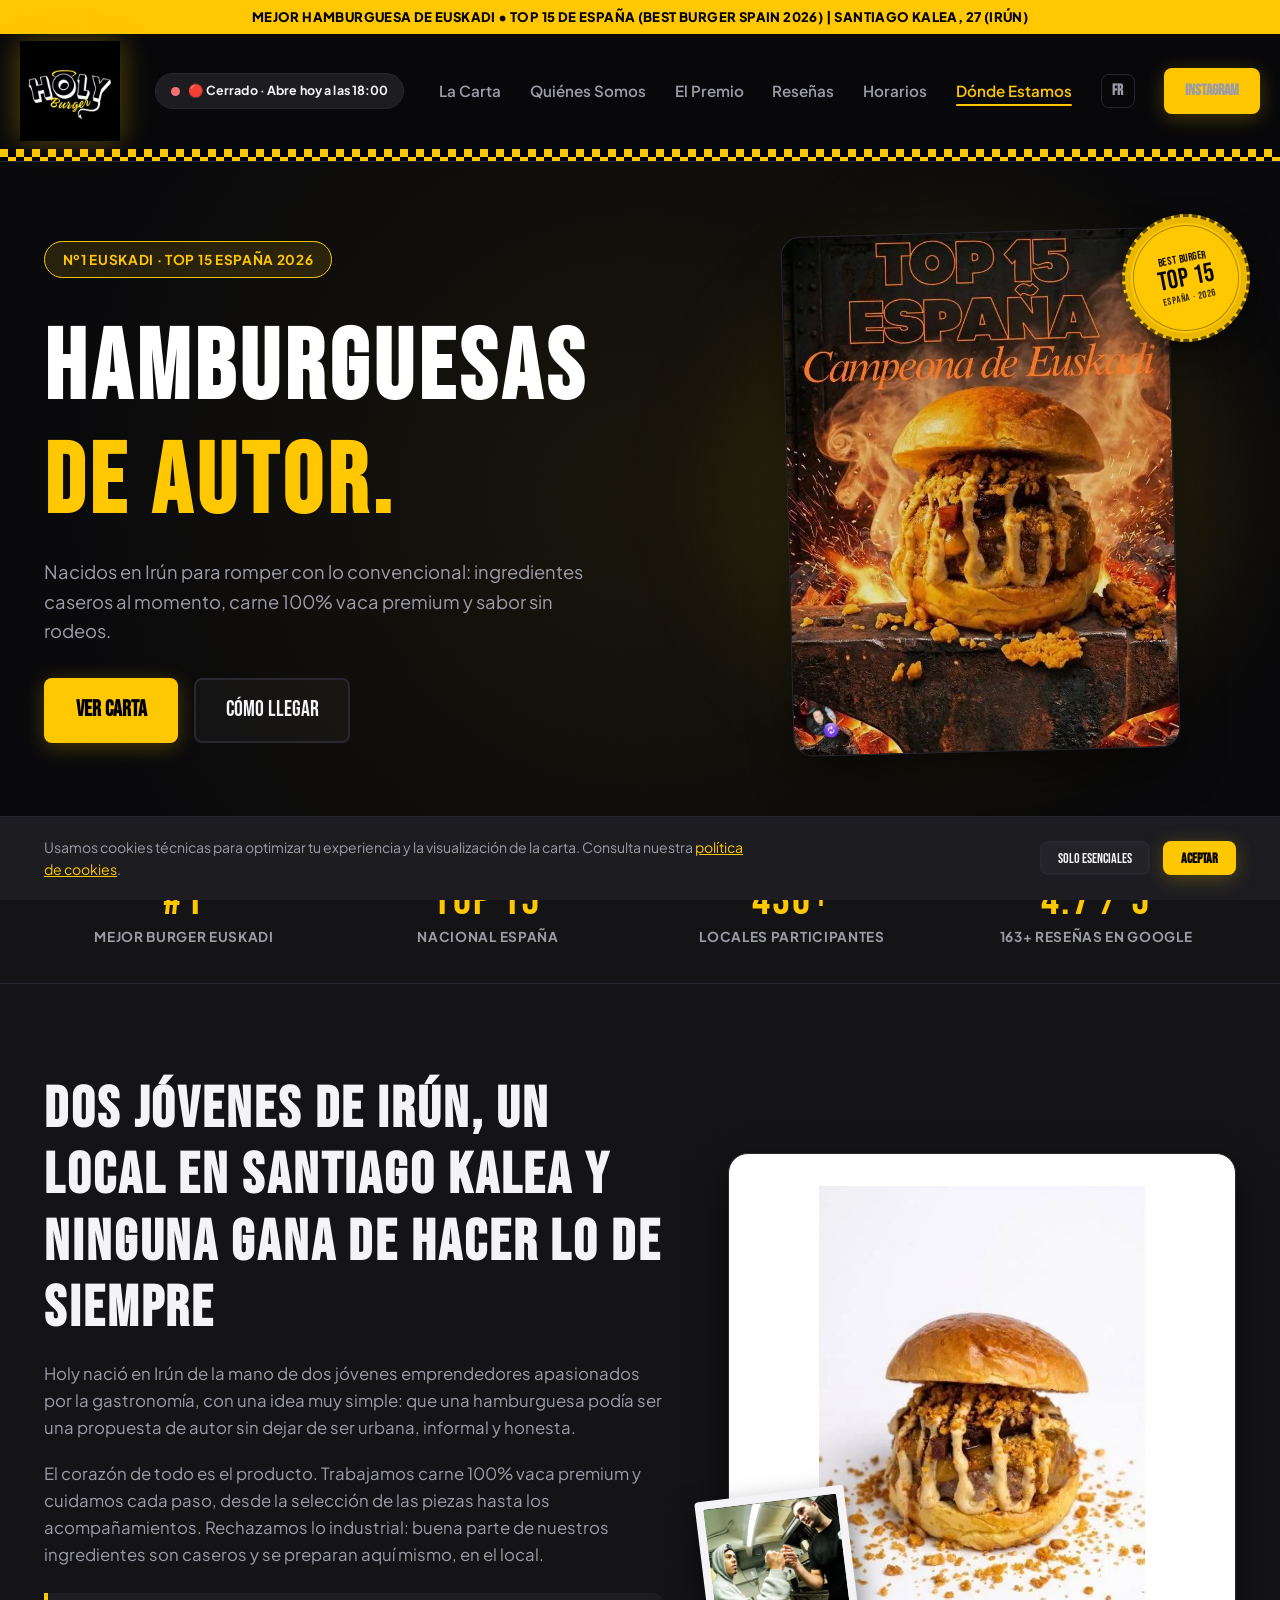
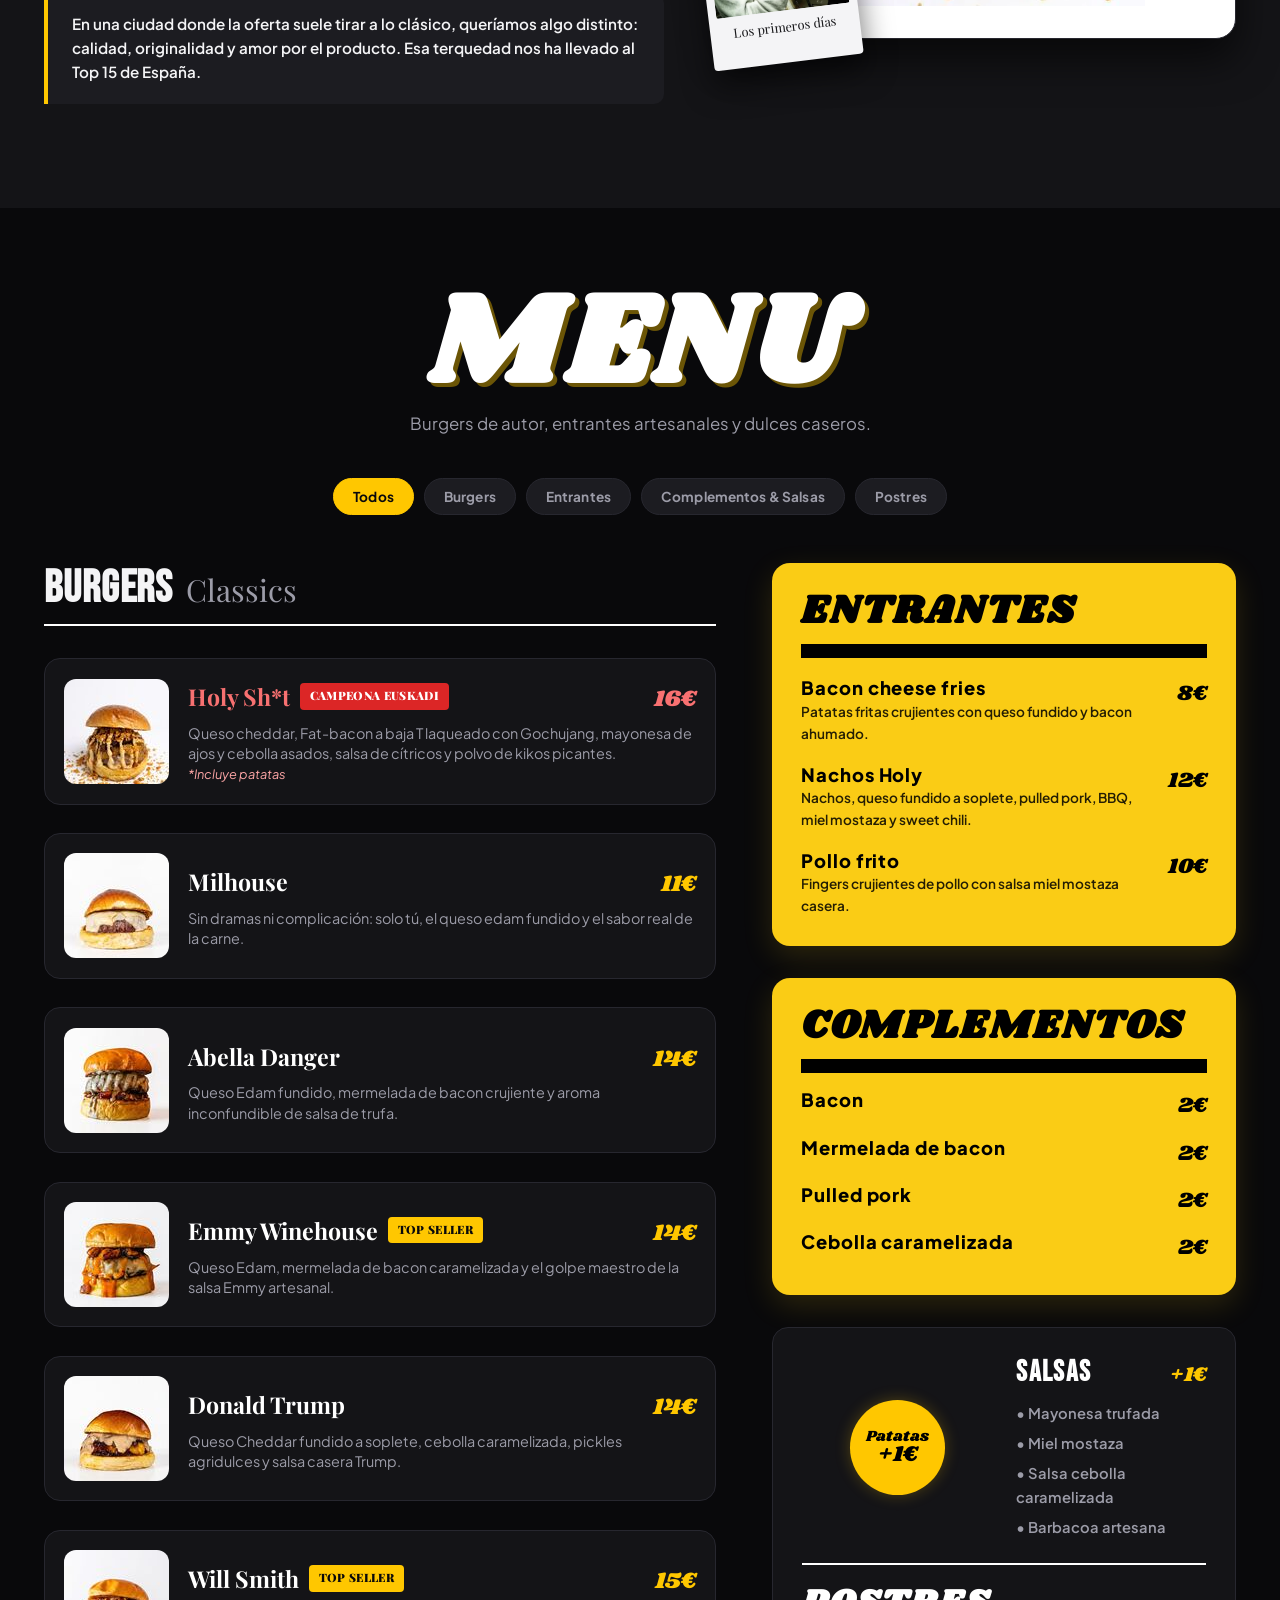
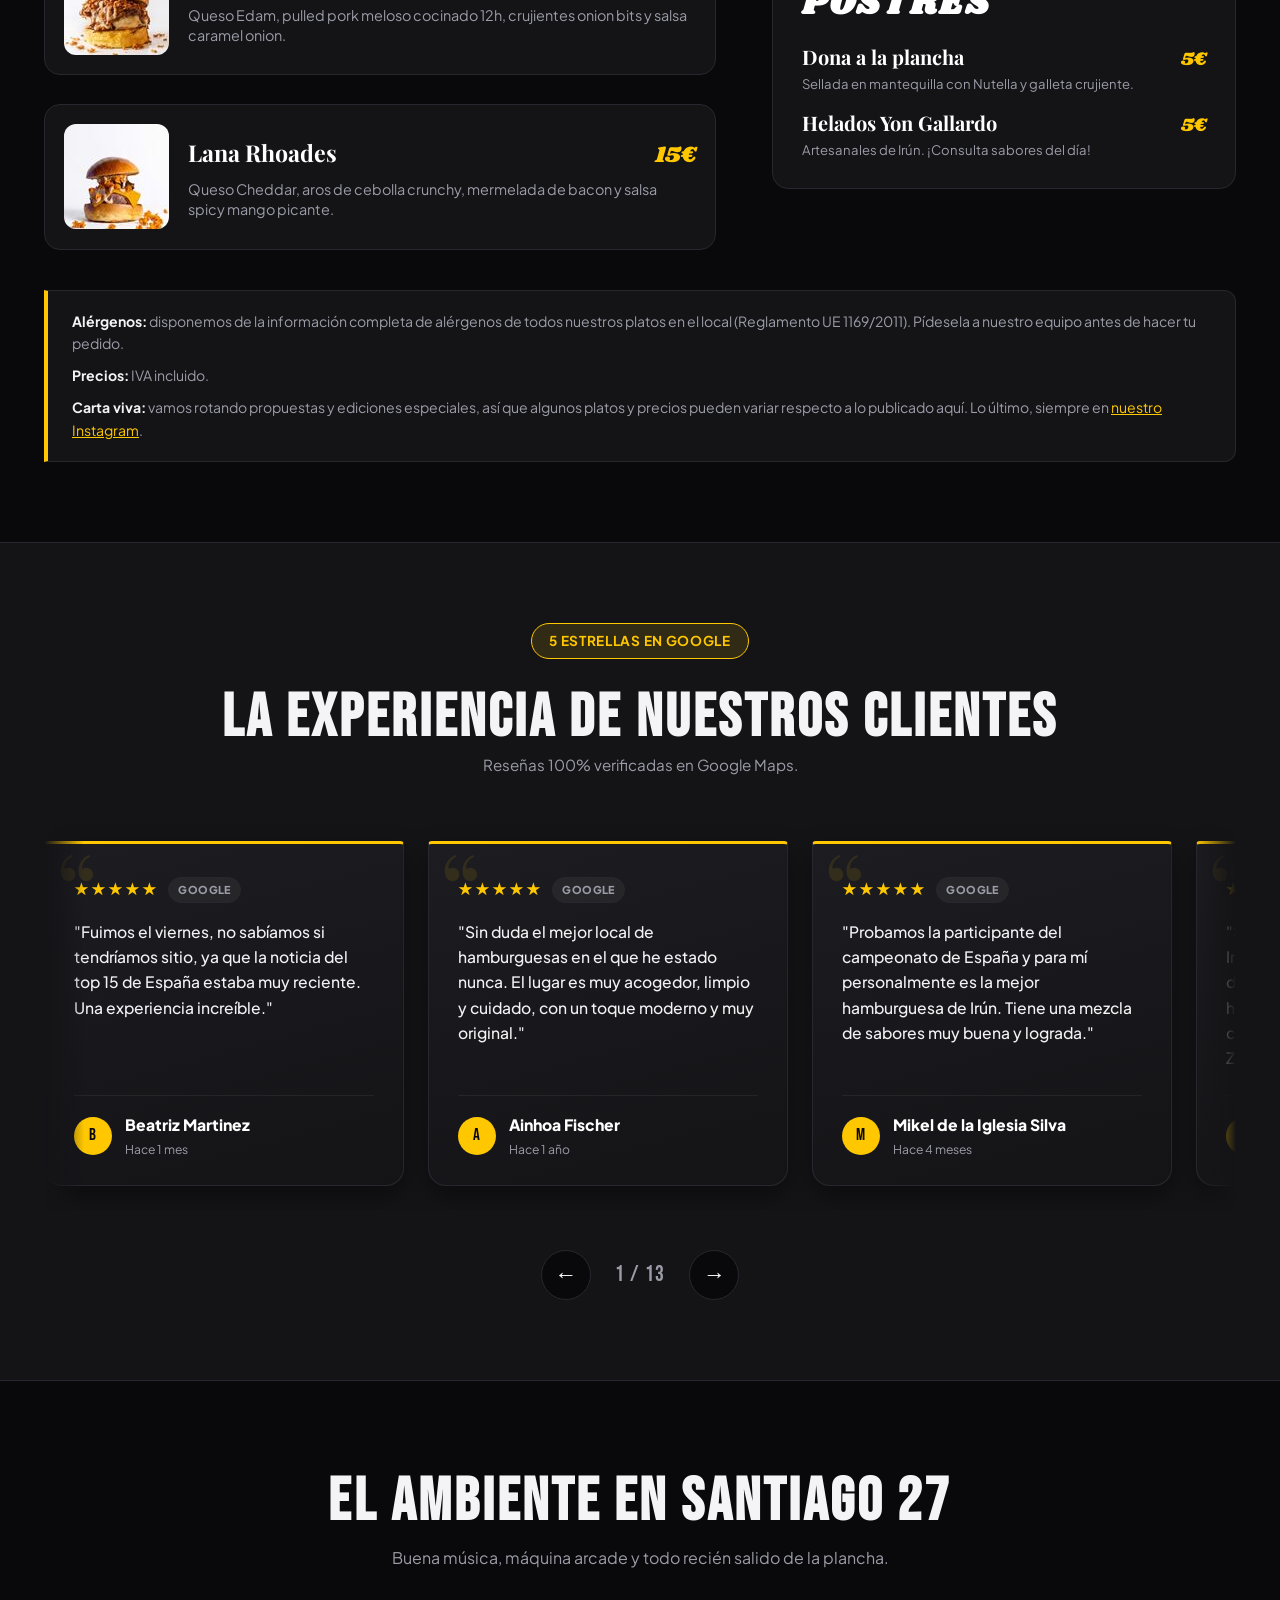
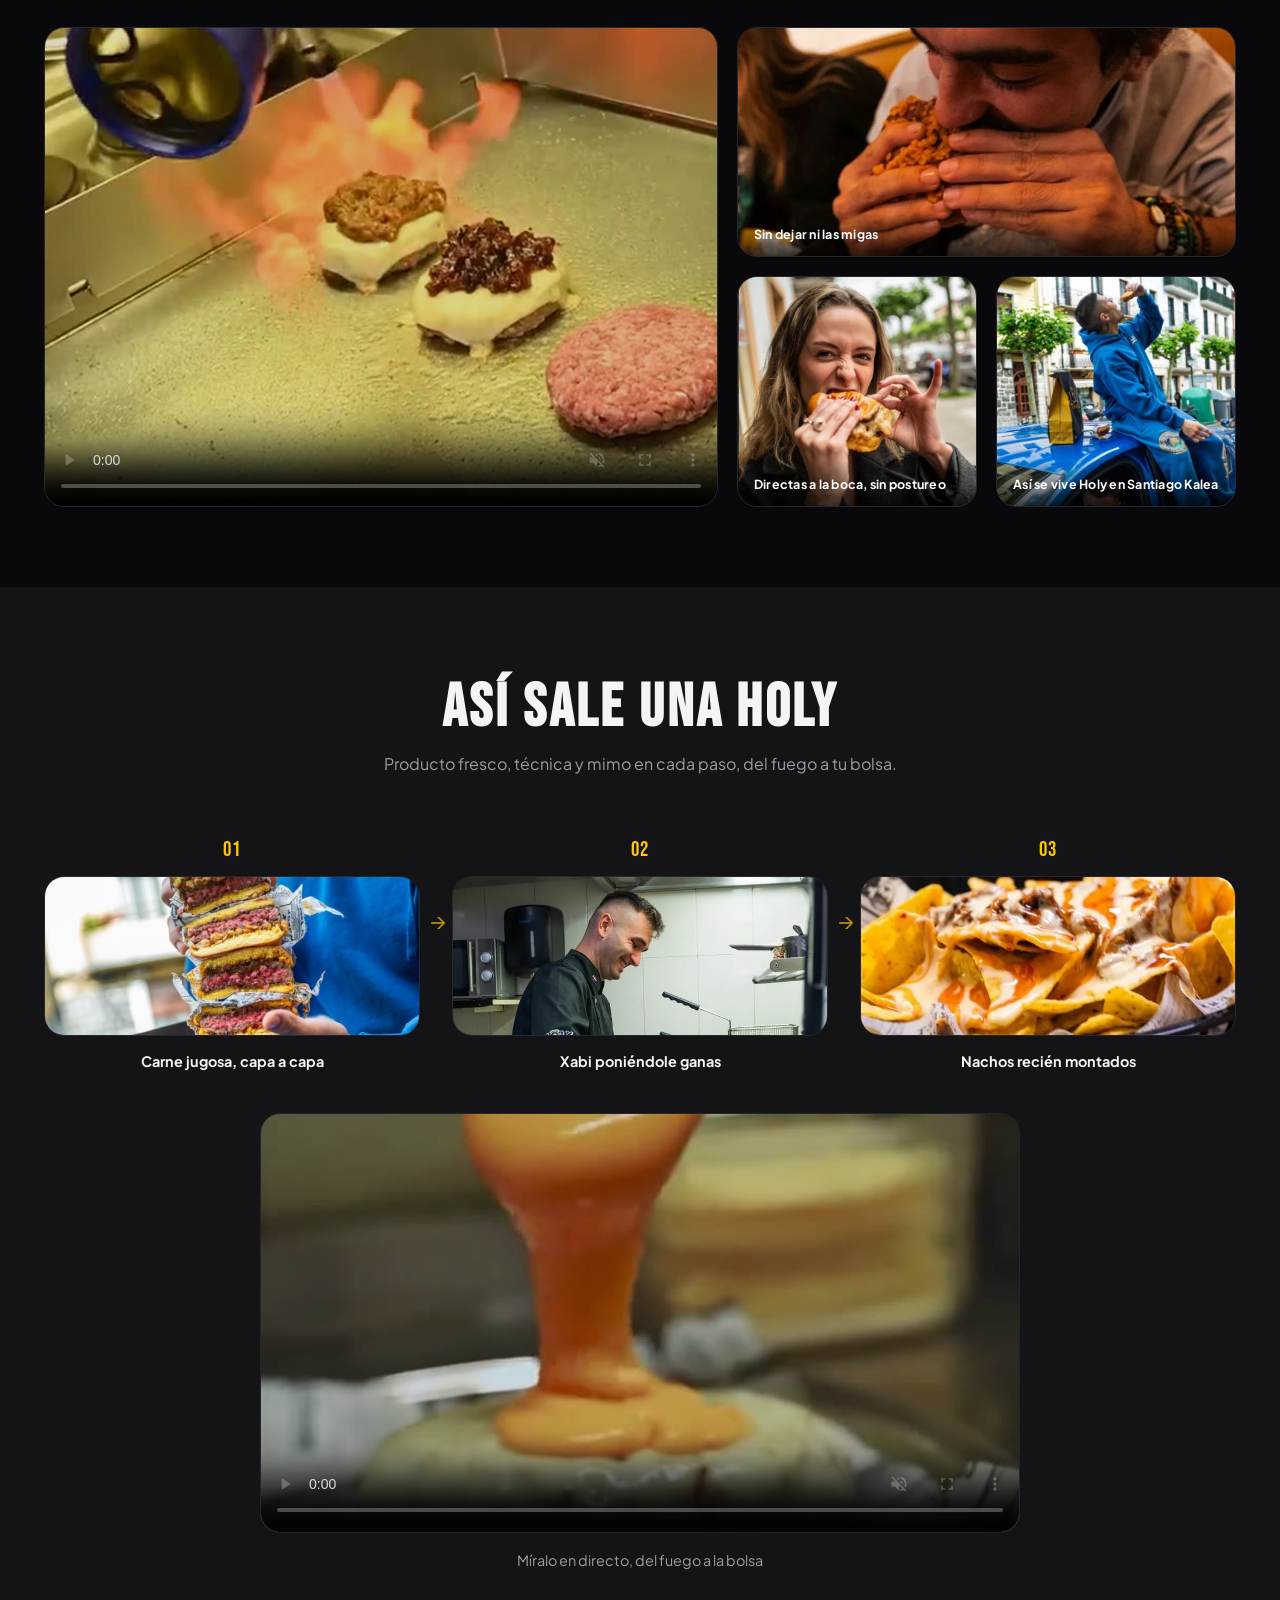
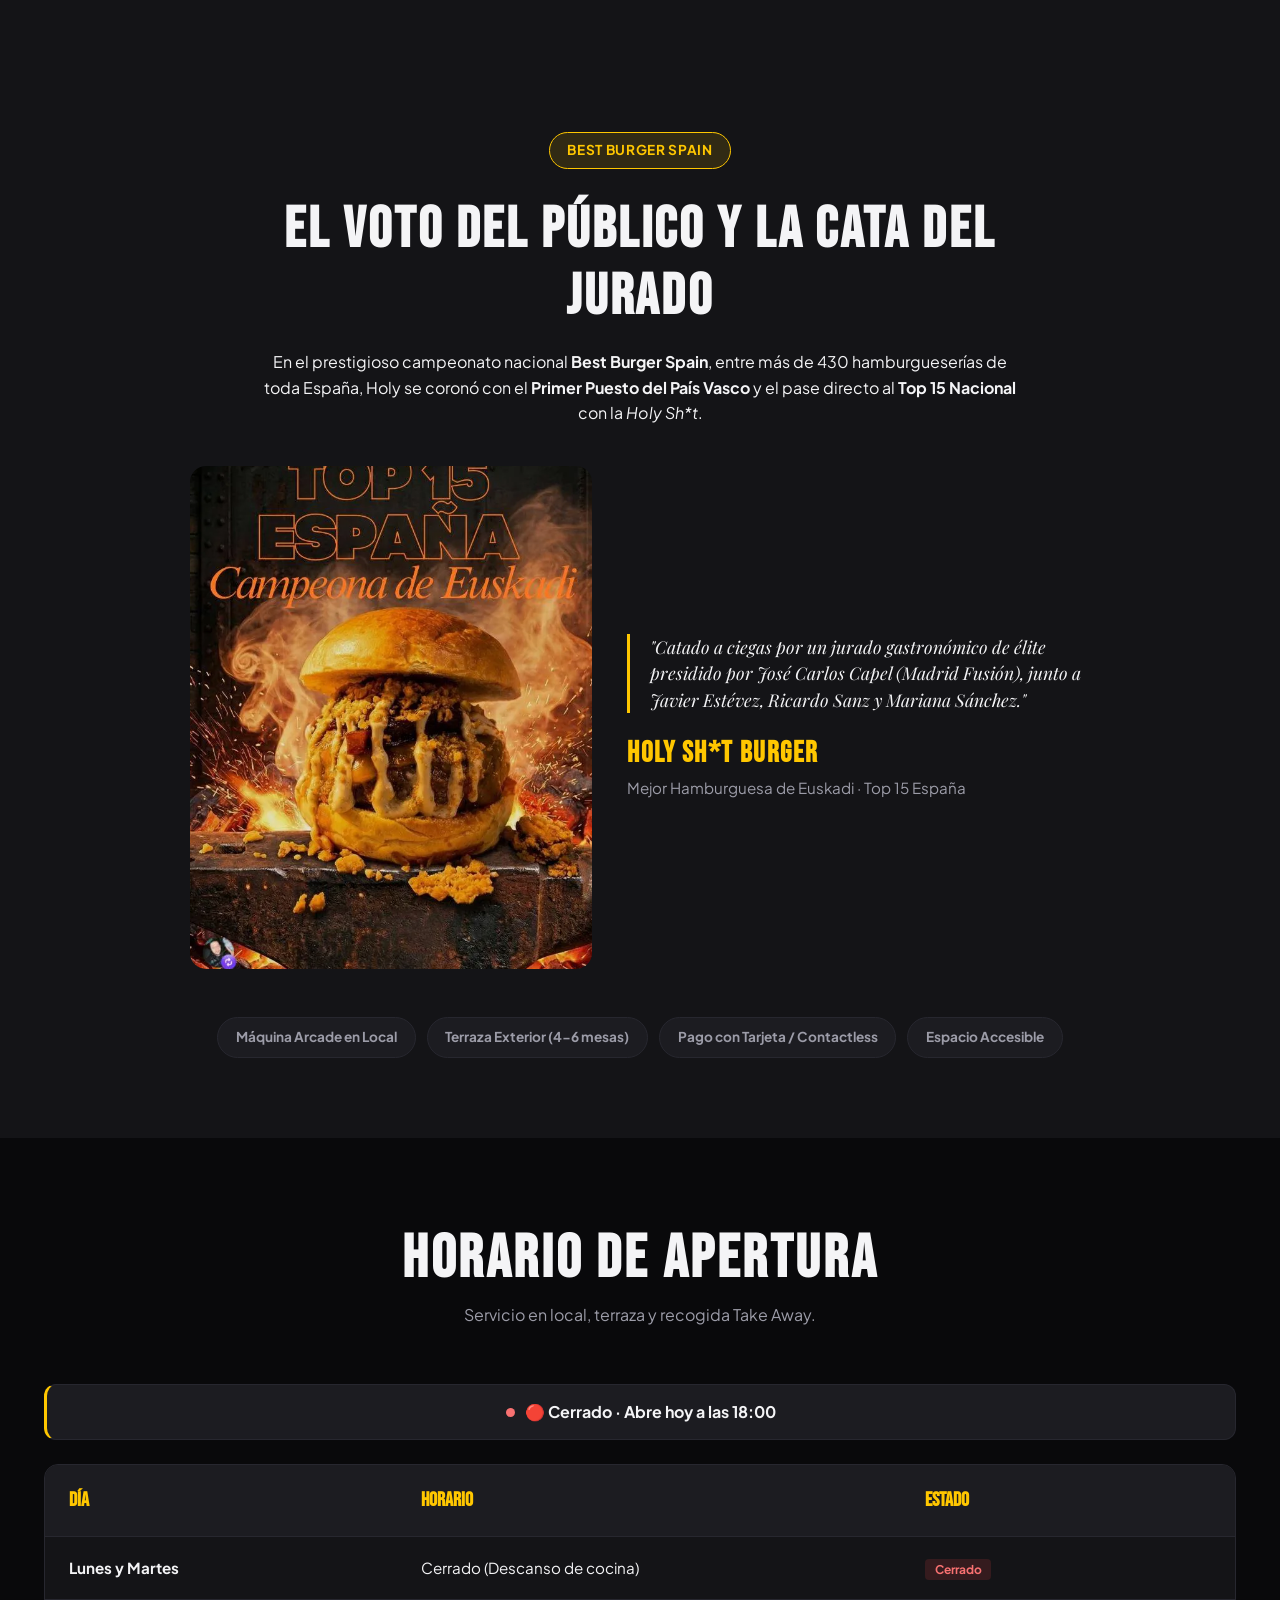
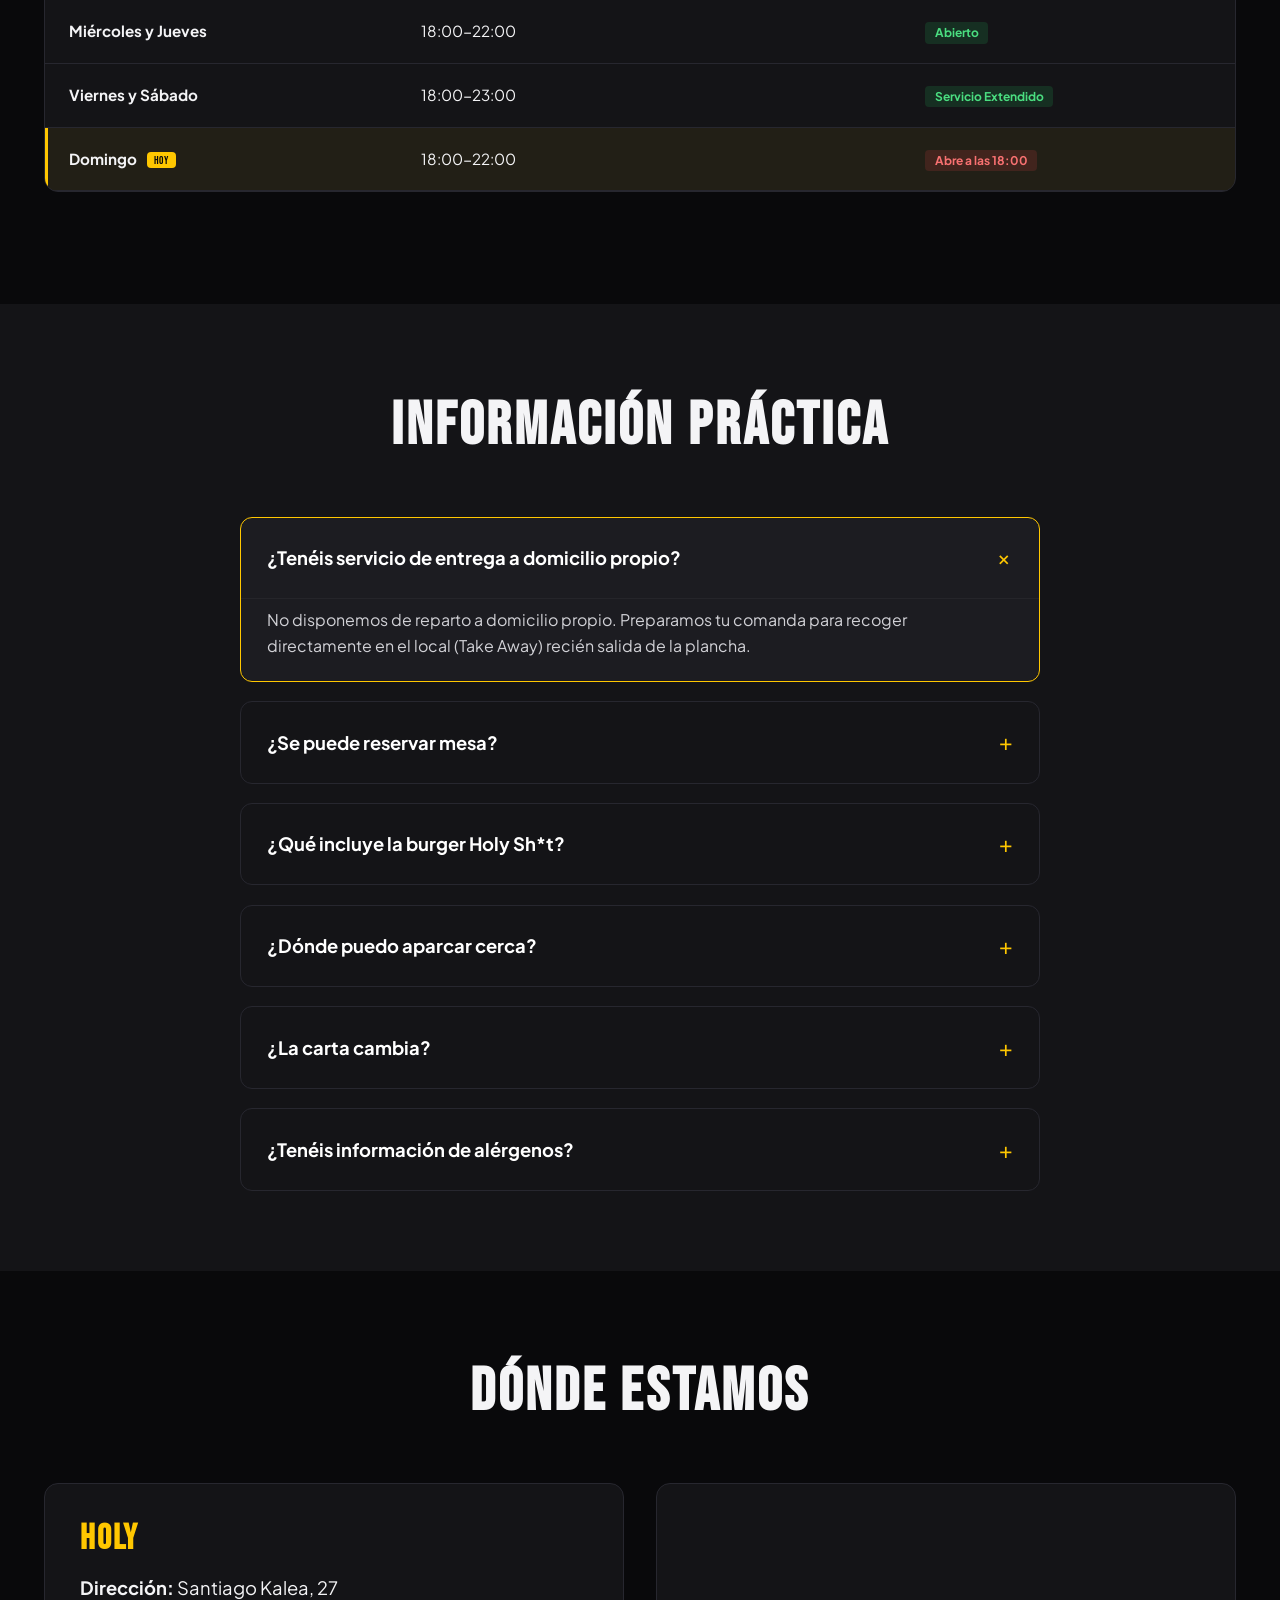
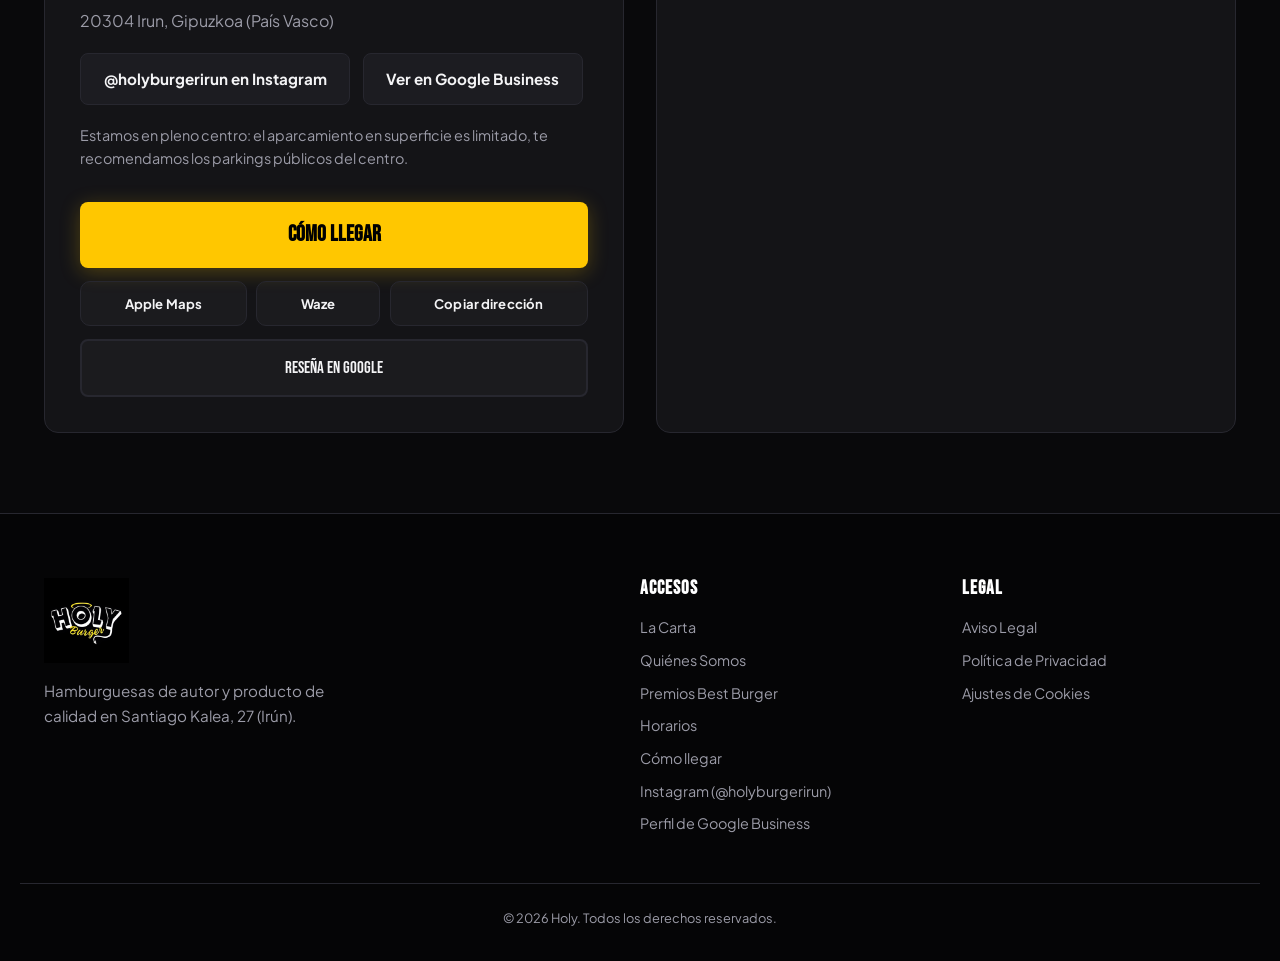
==== commit a5de6ca0: "SEO/perf: og:image 1200x630, WebP con fallback en fotos grandes, refrescar sitemap lastmod" ====
--- a/index.html
+++ b/index.html
@@ -34,9 +34,9 @@
   <meta property="og:url" content="https://holyburgerirun.com/">
   <meta property="og:title" content="Holy | Mejor Hamburguesa de Euskadi · Top 15 de España">
   <meta property="og:description" content="Hamburguesas de autor con ingredientes caseros y carne 100% vaca premium. Santiago Kalea, 27 · Irún (Gipuzkoa).">
-  <meta property="og:image" content="https://holyburgerirun.com/img/foto-premio.JPG">
-  <meta property="og:image:width" content="645">
-  <meta property="og:image:height" content="868">
+  <meta property="og:image" content="https://holyburgerirun.com/img/og-image.jpg">
+  <meta property="og:image:width" content="1200">
+  <meta property="og:image:height" content="630">
   <meta property="og:image:type" content="image/jpeg">
   <meta name="twitter:card" content="summary_large_image">
 
@@ -352,12 +352,15 @@
         </div>
       </div>
       <div class="hero-image-wrap">
-        <img class="hero-img"
-             src="img/foto-premio.JPG"
-             onerror="this.onerror=null; this.src='img/holy-shit.JPG'"
-             alt="Hamburguesa Holy Sh*t, premiada en Best Burger Spain 2026"
-             width="600" height="480"
-             loading="eager" decoding="async" fetchpriority="high">
+        <picture>
+          <source srcset="img/foto-premio.webp" type="image/webp">
+          <img class="hero-img"
+               src="img/foto-premio.JPG"
+               onerror="this.onerror=null; this.src='img/holy-shit.JPG'"
+               alt="Hamburguesa Holy Sh*t, premiada en Best Burger Spain 2026"
+               width="600" height="480"
+               loading="eager" decoding="async" fetchpriority="high">
+        </picture>
         <div class="award-seal" aria-hidden="true">
           <div class="award-seal-text">
             <span class="line-top">Best Burger</span>
@@ -413,16 +416,22 @@
       </div>
 
       <div class="story-img-wrap">
-        <img src="img/holy-shit.JPG"
-             onerror="this.onerror=null; this.src='img/foto-premio.JPG'"
-             alt="Hamburguesa artesanal de Holy en Irún"
-             loading="lazy" decoding="async"
-             style="cursor: zoom-in;" tabindex="0" role="button"
-             aria-label="Ampliar foto de la hamburguesa artesanal de Holy"
-             onclick="openPhotoLightbox(this.src, this.alt)"
-             onkeydown="if(event.key==='Enter'||event.key===' '){event.preventDefault();this.click();}">
+        <picture>
+          <source srcset="img/holy-shit.webp" type="image/webp">
+          <img src="img/holy-shit.JPG"
+               onerror="this.onerror=null; this.src='img/foto-premio.JPG'"
+               alt="Hamburguesa artesanal de Holy en Irún"
+               loading="lazy" decoding="async"
+               style="cursor: zoom-in;" tabindex="0" role="button"
+               aria-label="Ampliar foto de la hamburguesa artesanal de Holy"
+               onclick="openPhotoLightbox(this.src, this.alt)"
+               onkeydown="if(event.key==='Enter'||event.key===' '){event.preventDefault();this.click();}">
+        </picture>
         <figure class="founders-polaroid" tabindex="0" role="button" aria-label="Ampliar foto de los fundadores de Holy en la cocina" onclick="openPhotoLightbox('img/holy-primer-dia.JPG', 'Los dos fundadores de Holy en la cocina del local')" onkeydown="if(event.key==='Enter'||event.key===' '){event.preventDefault();this.click();}" style="cursor: zoom-in;">
-          <img src="img/holy-primer-dia.JPG" alt="Los dos fundadores de Holy en la cocina del local" loading="lazy" decoding="async" width="150" height="110">
+          <picture>
+            <source srcset="img/holy-primer-dia.webp" type="image/webp">
+            <img src="img/holy-primer-dia.JPG" alt="Los dos fundadores de Holy en la cocina del local" loading="lazy" decoding="async" width="150" height="110">
+          </picture>
           <figcaption>Los primeros días</figcaption>
         </figure>
       </div>
@@ -877,21 +886,30 @@
 
         <div class="ambiente-photos">
           <figure class="ambiente-photo" tabindex="0" role="button" aria-label="Ampliar foto: comiéndose una Holy sin dejar ni las migas" onclick="openPhotoLightbox('img/alvarito-comiendo.JPG', 'Cliente disfrutando de una hamburguesa Holy de cerca')" onkeydown="if(event.key==='Enter'||event.key===' '){event.preventDefault();this.click();}">
-            <img src="img/alvarito-ambiente-wide.jpg" alt="Cliente disfrutando de una hamburguesa Holy de cerca" loading="lazy" decoding="async" width="900" height="460" style="object-position: center center;">
+            <picture>
+              <source srcset="img/alvarito-ambiente-wide.webp" type="image/webp">
+              <img src="img/alvarito-ambiente-wide.jpg" alt="Cliente disfrutando de una hamburguesa Holy de cerca" loading="lazy" decoding="async" width="900" height="460" style="object-position: center center;">
+            </picture>
             <span class="ambiente-photo-zoom" aria-hidden="true">
               <svg viewBox="0 0 24 24" fill="none" stroke="currentColor" stroke-width="2.4" stroke-linecap="round" stroke-linejoin="round"><circle cx="11" cy="11" r="7"/><path d="m21 21-3.8-3.8M9 11h4M11 9v4"/></svg>
             </span>
             <figcaption class="ambiente-photo-caption">Sin dejar ni las migas</figcaption>
           </figure>
           <figure class="ambiente-photo" tabindex="0" role="button" aria-label="Ampliar foto: directas a la boca, sin postureo" onclick="openPhotoLightbox('img/ambiente-1.JPG', 'Clienta disfrutando de una hamburguesa Holy en la calle')" onkeydown="if(event.key==='Enter'||event.key===' '){event.preventDefault();this.click();}">
-            <img src="img/ambiente-1.JPG" alt="Clienta disfrutando de una hamburguesa Holy en la calle" loading="lazy" decoding="async" width="640" height="240" style="object-position: center 25%;">
+            <picture>
+              <source srcset="img/ambiente-1.webp" type="image/webp">
+              <img src="img/ambiente-1.JPG" alt="Clienta disfrutando de una hamburguesa Holy en la calle" loading="lazy" decoding="async" width="640" height="240" style="object-position: center 25%;">
+            </picture>
             <span class="ambiente-photo-zoom" aria-hidden="true">
               <svg viewBox="0 0 24 24" fill="none" stroke="currentColor" stroke-width="2.4" stroke-linecap="round" stroke-linejoin="round"><circle cx="11" cy="11" r="7"/><path d="m21 21-3.8-3.8M9 11h4M11 9v4"/></svg>
             </span>
             <figcaption class="ambiente-photo-caption">Directas a la boca, sin postureo</figcaption>
           </figure>
           <figure class="ambiente-photo" tabindex="0" role="button" aria-label="Ampliar foto: así se vive Holy en Santiago Kalea" onclick="openPhotoLightbox('img/ambiente-2.JPG', 'Clientes comiendo hamburguesas Holy encima de un coche en Irún')" onkeydown="if(event.key==='Enter'||event.key===' '){event.preventDefault();this.click();}">
-            <img src="img/ambiente-2.JPG" alt="Clientes comiendo hamburguesas Holy encima de un coche en Irún" loading="lazy" decoding="async" width="640" height="240" style="object-position: center top;">
+            <picture>
+              <source srcset="img/ambiente-2.webp" type="image/webp">
+              <img src="img/ambiente-2.JPG" alt="Clientes comiendo hamburguesas Holy encima de un coche en Irún" loading="lazy" decoding="async" width="640" height="240" style="object-position: center top;">
+            </picture>
             <span class="ambiente-photo-zoom" aria-hidden="true">
               <svg viewBox="0 0 24 24" fill="none" stroke="currentColor" stroke-width="2.4" stroke-linecap="round" stroke-linejoin="round"><circle cx="11" cy="11" r="7"/><path d="m21 21-3.8-3.8M9 11h4M11 9v4"/></svg>
             </span>
@@ -914,7 +932,10 @@
         <div class="process-step">
           <span class="process-step-num">01</span>
           <figure class="ambiente-photo process-step-photo" tabindex="0" role="button" aria-label="Ampliar foto: carne jugosa, capa a capa" onclick="openPhotoLightbox('img/foto-hamburguesa-apiladas.jpg', 'Corte de dos hamburguesas Holy apiladas, mostrando el punto de la carne')" onkeydown="if(event.key==='Enter'||event.key===' '){event.preventDefault();this.click();}">
-            <img src="img/burgers-apiladas-wide.jpg" alt="Corte de dos hamburguesas Holy apiladas, mostrando el punto de la carne" loading="lazy" decoding="async" width="900" height="520" style="object-position: center center;">
+            <picture>
+              <source srcset="img/burgers-apiladas-wide.webp" type="image/webp">
+              <img src="img/burgers-apiladas-wide.jpg" alt="Corte de dos hamburguesas Holy apiladas, mostrando el punto de la carne" loading="lazy" decoding="async" width="900" height="520" style="object-position: center center;">
+            </picture>
             <span class="ambiente-photo-zoom" aria-hidden="true">
               <svg viewBox="0 0 24 24" fill="none" stroke="currentColor" stroke-width="2.4" stroke-linecap="round" stroke-linejoin="round"><circle cx="11" cy="11" r="7"/><path d="m21 21-3.8-3.8M9 11h4M11 9v4"/></svg>
             </span>
@@ -924,7 +945,10 @@
         <div class="process-step">
           <span class="process-step-num">02</span>
           <figure class="ambiente-photo process-step-photo" tabindex="0" role="button" aria-label="Ampliar foto: Xabi poniéndole ganas en cocina" onclick="openPhotoLightbox('img/xabi-disfrutando.jpg', 'Xabi cocinando y disfrutando en la cocina de Holy')" onkeydown="if(event.key==='Enter'||event.key===' '){event.preventDefault();this.click();}">
-            <img src="img/xabi-disfrutando.jpg" alt="Xabi cocinando y disfrutando en la cocina de Holy" loading="lazy" decoding="async" width="640" height="240" style="object-position: center 22%;">
+            <picture>
+              <source srcset="img/xabi-disfrutando.webp" type="image/webp">
+              <img src="img/xabi-disfrutando.jpg" alt="Xabi cocinando y disfrutando en la cocina de Holy" loading="lazy" decoding="async" width="640" height="240" style="object-position: center 22%;">
+            </picture>
             <span class="ambiente-photo-zoom" aria-hidden="true">
               <svg viewBox="0 0 24 24" fill="none" stroke="currentColor" stroke-width="2.4" stroke-linecap="round" stroke-linejoin="round"><circle cx="11" cy="11" r="7"/><path d="m21 21-3.8-3.8M9 11h4M11 9v4"/></svg>
             </span>
@@ -934,7 +958,10 @@
         <div class="process-step">
           <span class="process-step-num">03</span>
           <figure class="ambiente-photo process-step-photo" tabindex="0" role="button" aria-label="Ampliar foto: nachos Holy recién montados" onclick="openPhotoLightbox('img/foto-nachos.JPG', 'Nachos Holy recién montados con queso fundido')" onkeydown="if(event.key==='Enter'||event.key===' '){event.preventDefault();this.click();}">
-            <img src="img/foto-nachos.JPG" alt="Nachos Holy recién montados con queso fundido" loading="lazy" decoding="async" width="640" height="240" style="object-position: center 65%;">
+            <picture>
+              <source srcset="img/foto-nachos.webp" type="image/webp">
+              <img src="img/foto-nachos.JPG" alt="Nachos Holy recién montados con queso fundido" loading="lazy" decoding="async" width="640" height="240" style="object-position: center 65%;">
+            </picture>
             <span class="ambiente-photo-zoom" aria-hidden="true">
               <svg viewBox="0 0 24 24" fill="none" stroke="currentColor" stroke-width="2.4" stroke-linecap="round" stroke-linejoin="round"><circle cx="11" cy="11" r="7"/><path d="m21 21-3.8-3.8M9 11h4M11 9v4"/></svg>
             </span>
@@ -967,7 +994,10 @@
       </div>
 
       <div class="premio-spotlight-media reveal">
-        <img src="img/foto-premio.JPG" alt="Premio Holy Sh*t Burger" class="premio-photo-framed" tabindex="0" role="button" aria-label="Ampliar foto del premio Holy Sh*t Burger" onclick="openPhotoLightbox(this.src, this.alt)" onkeydown="if(event.key==='Enter'||event.key===' '){event.preventDefault();this.click();}">
+        <picture>
+          <source srcset="img/foto-premio.webp" type="image/webp">
+          <img src="img/foto-premio.JPG" alt="Premio Holy Sh*t Burger" class="premio-photo-framed" tabindex="0" role="button" aria-label="Ampliar foto del premio Holy Sh*t Burger" onclick="openPhotoLightbox(this.src, this.alt)" onkeydown="if(event.key==='Enter'||event.key===' '){event.preventDefault();this.click();}">
+        </picture>
         <div>
           <blockquote class="premio-jury-quote">
             "Catado a ciegas por un jurado gastronómico de élite presidido por José Carlos Capel (Madrid Fusión), junto a Javier Estévez, Ricardo Sanz y Mariana Sánchez."
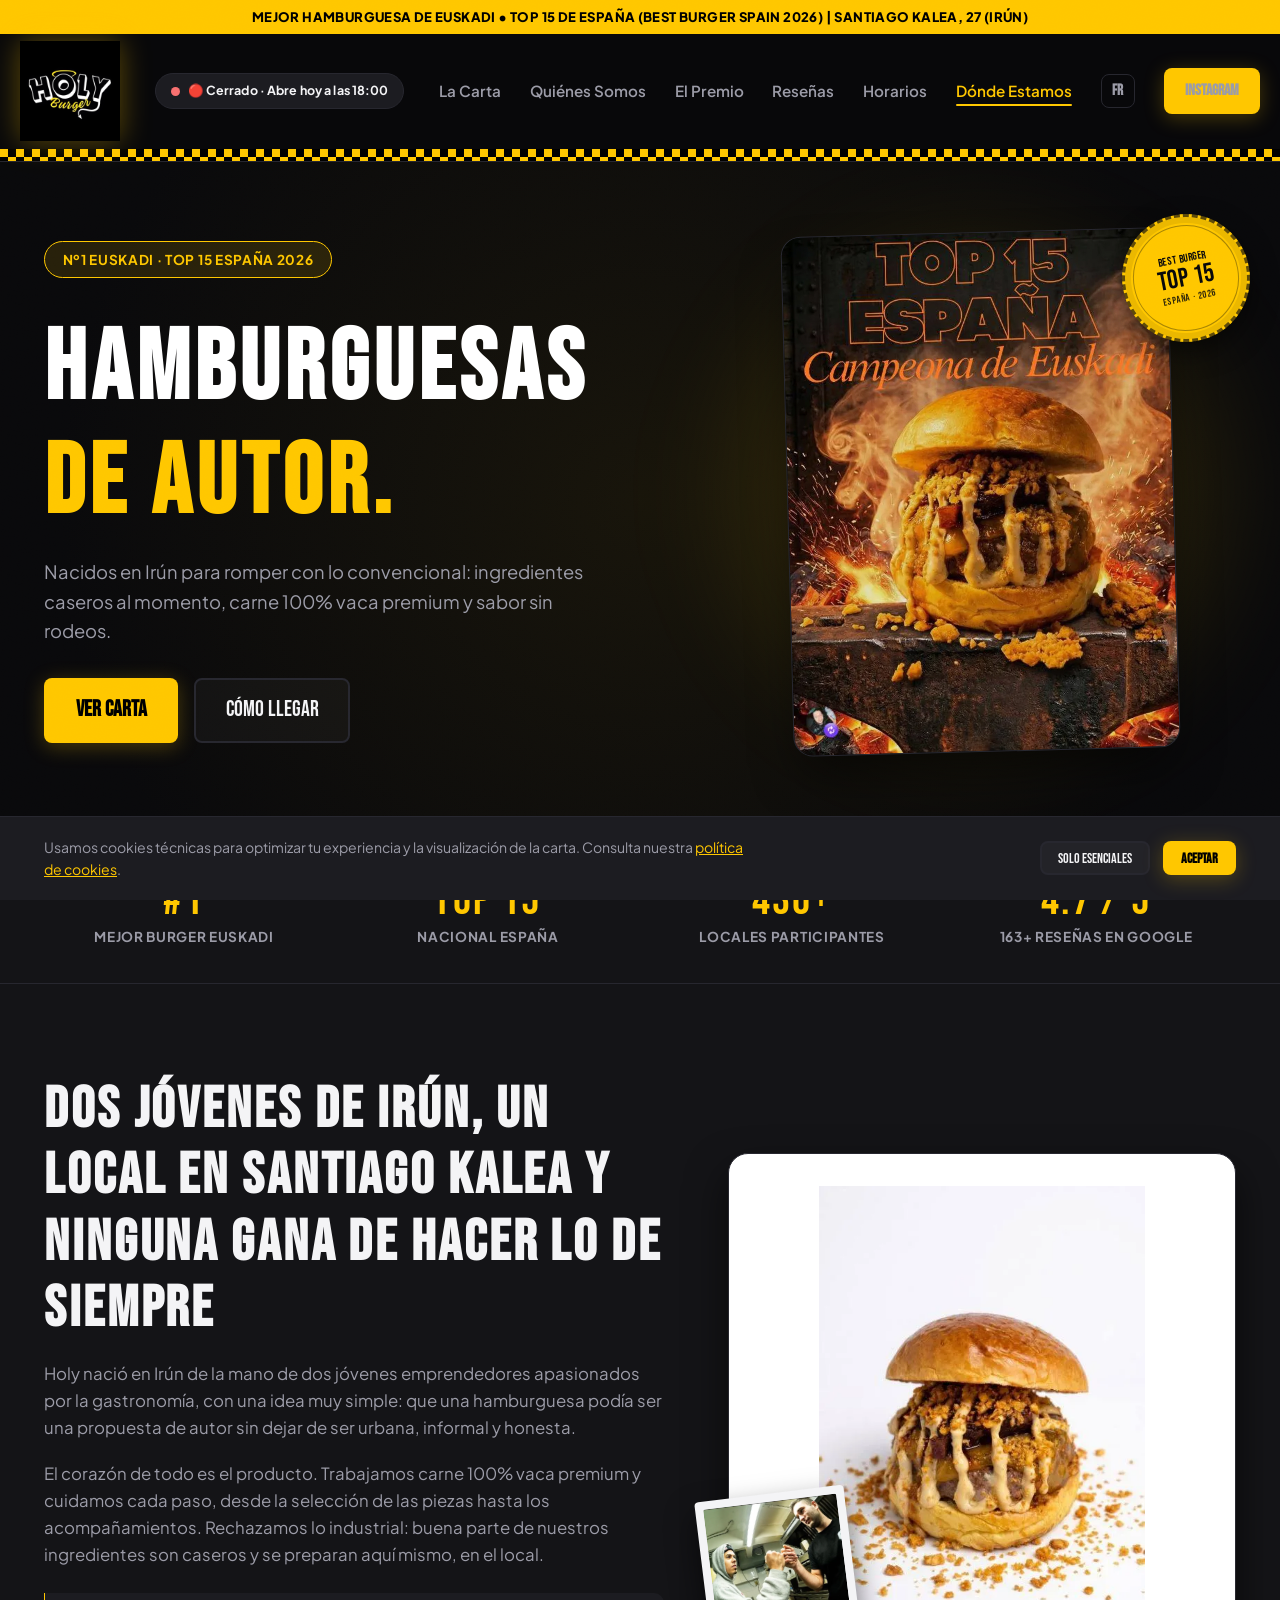
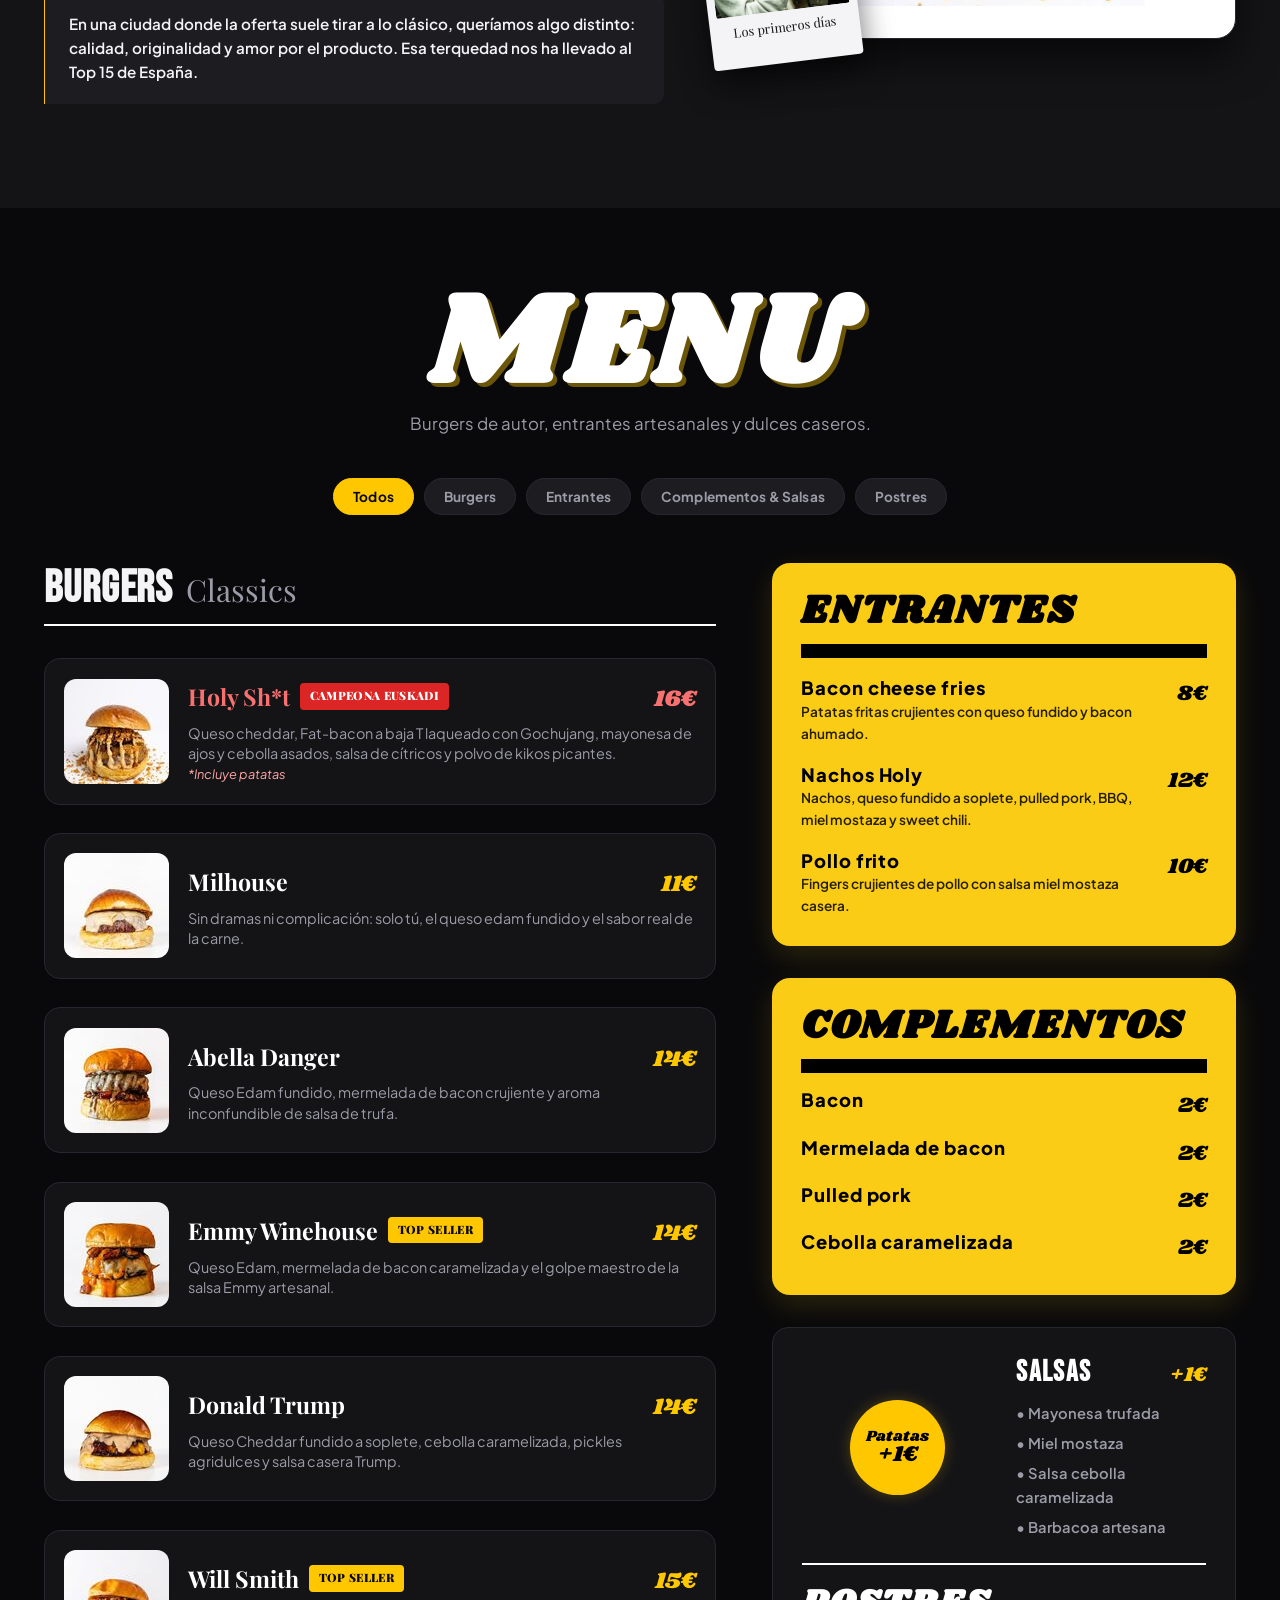
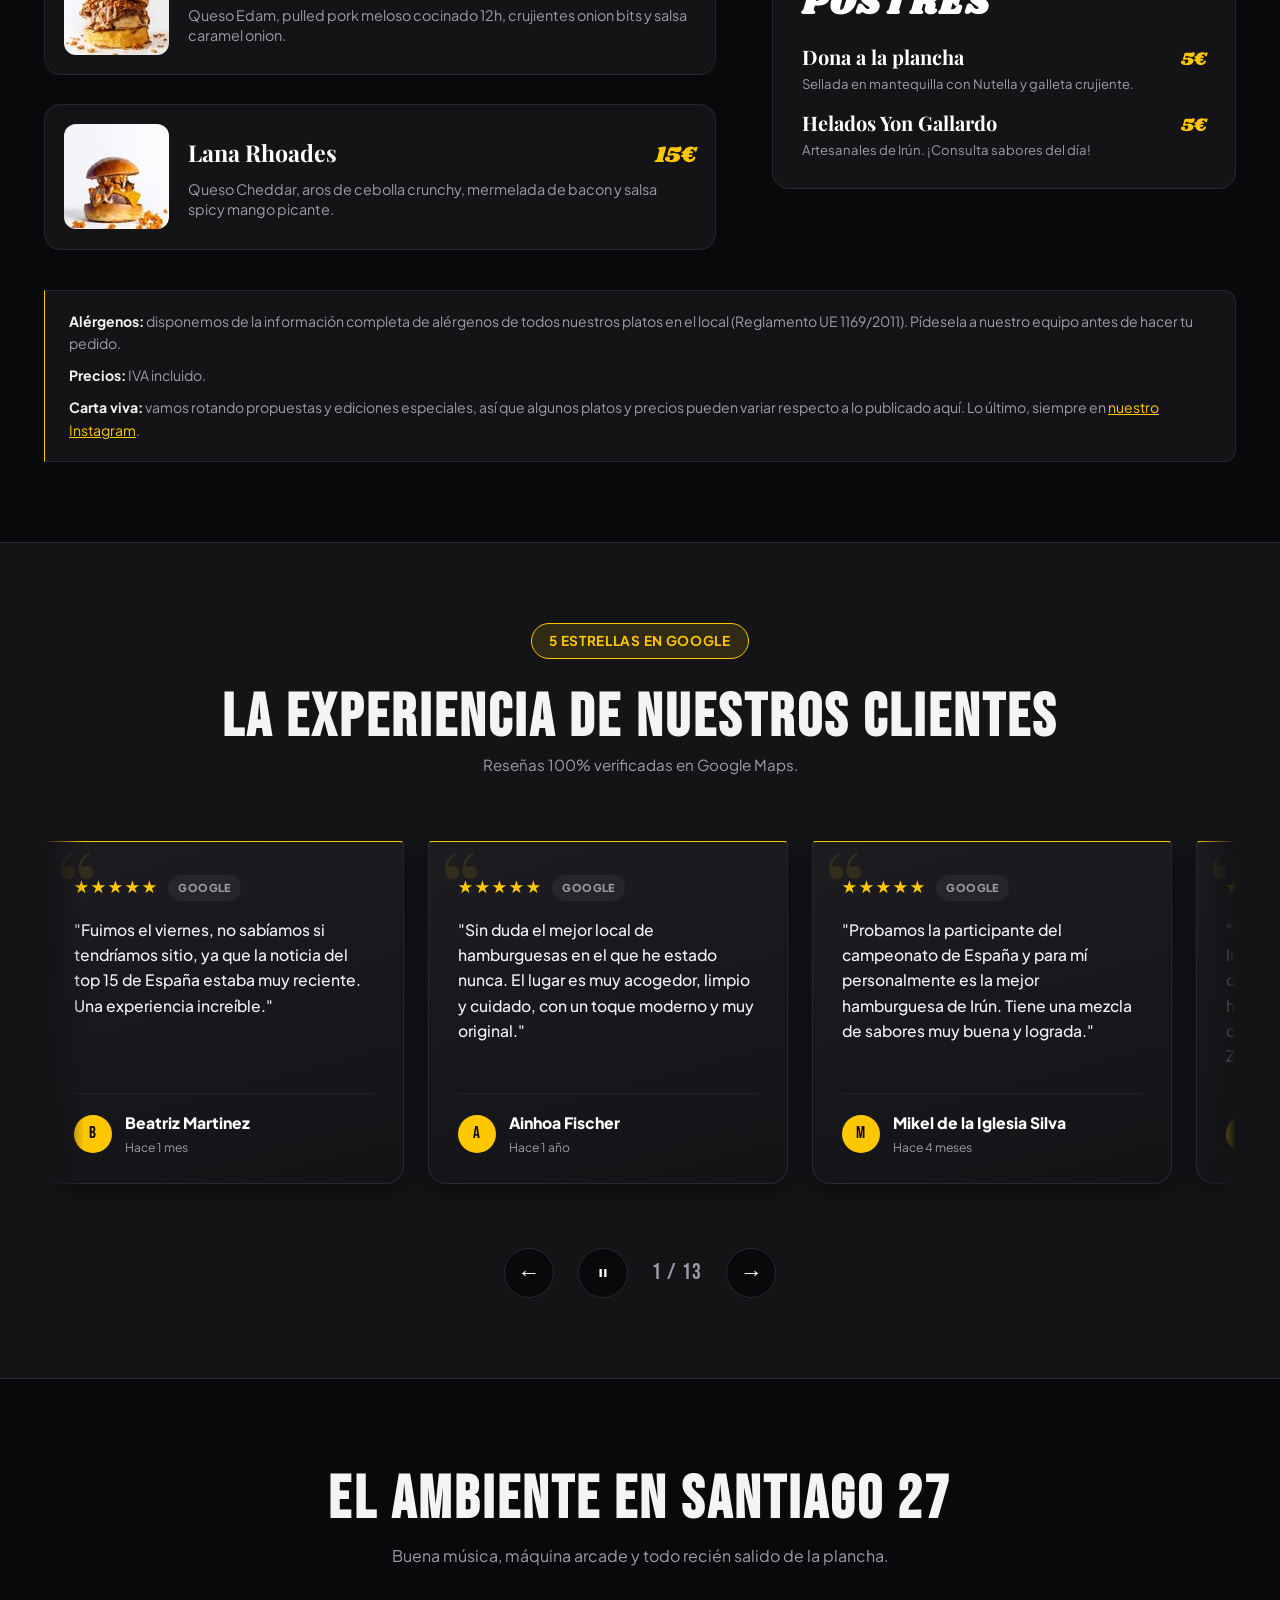
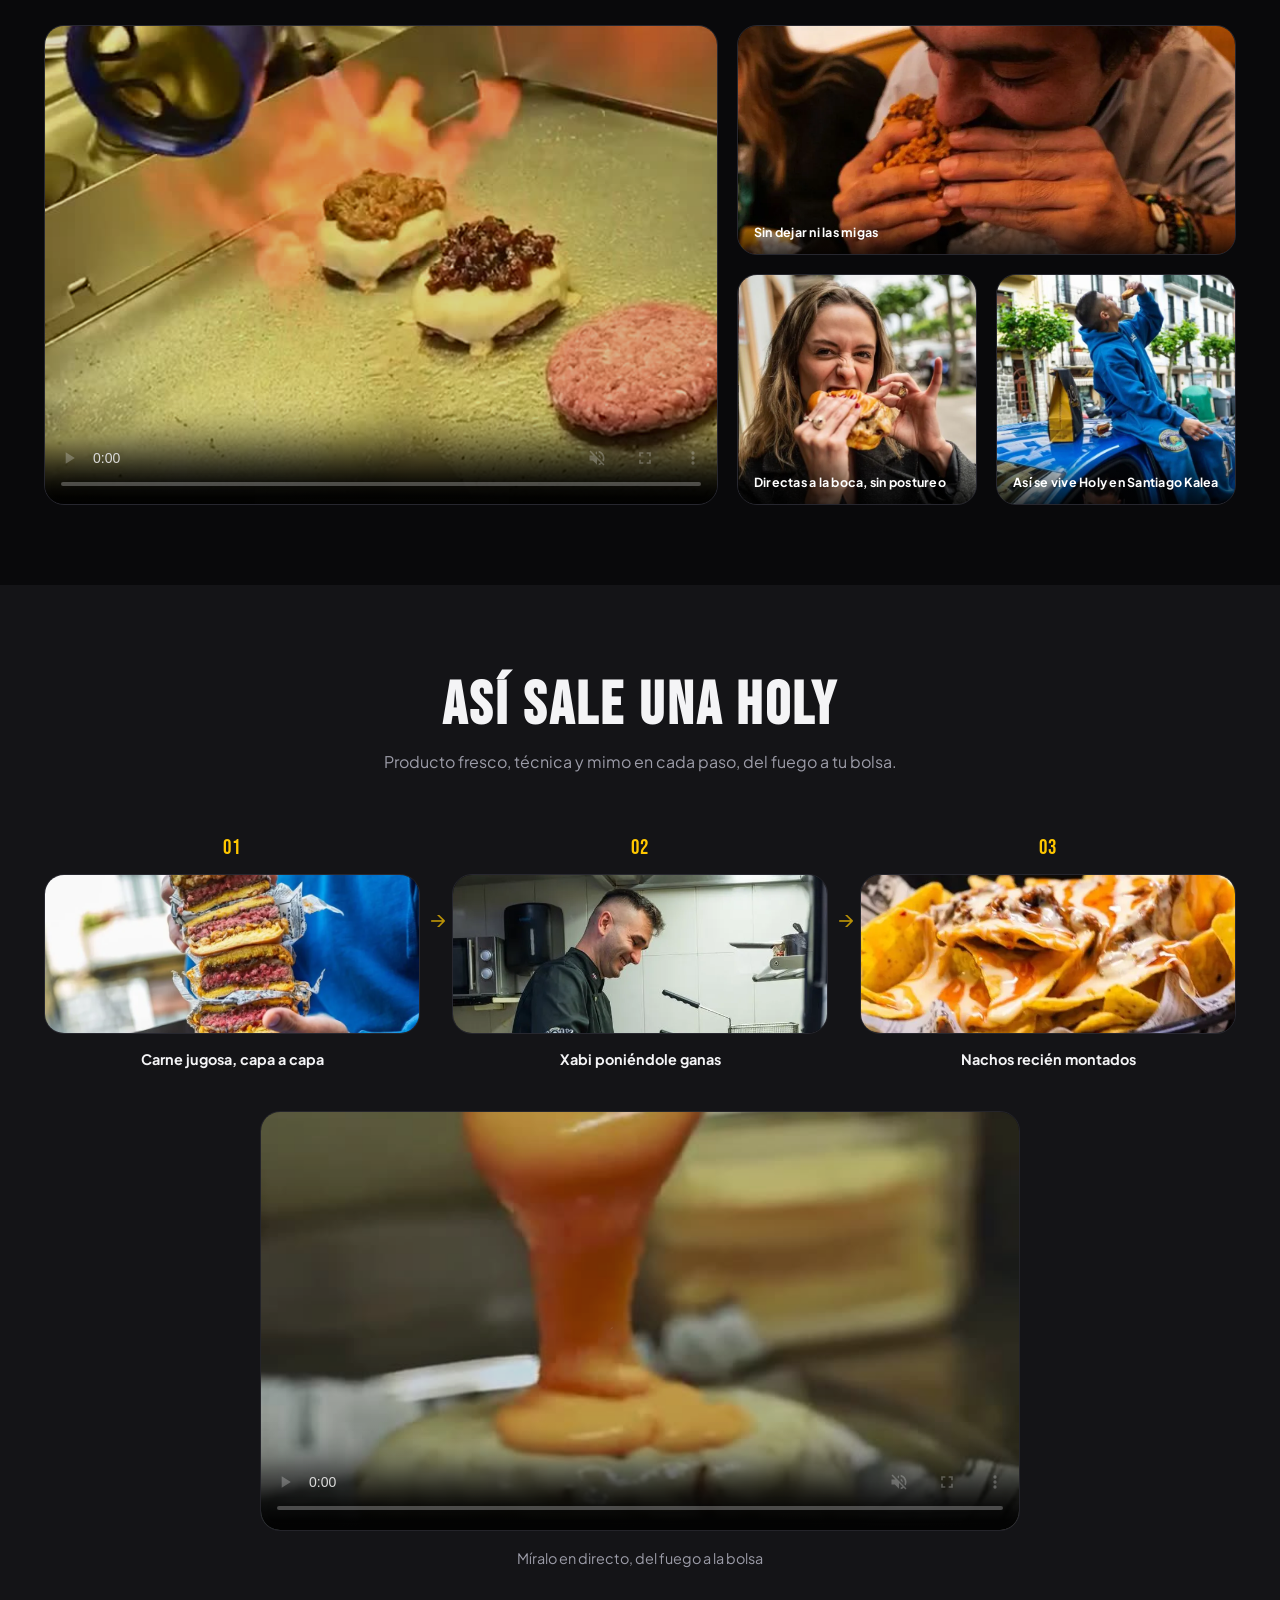
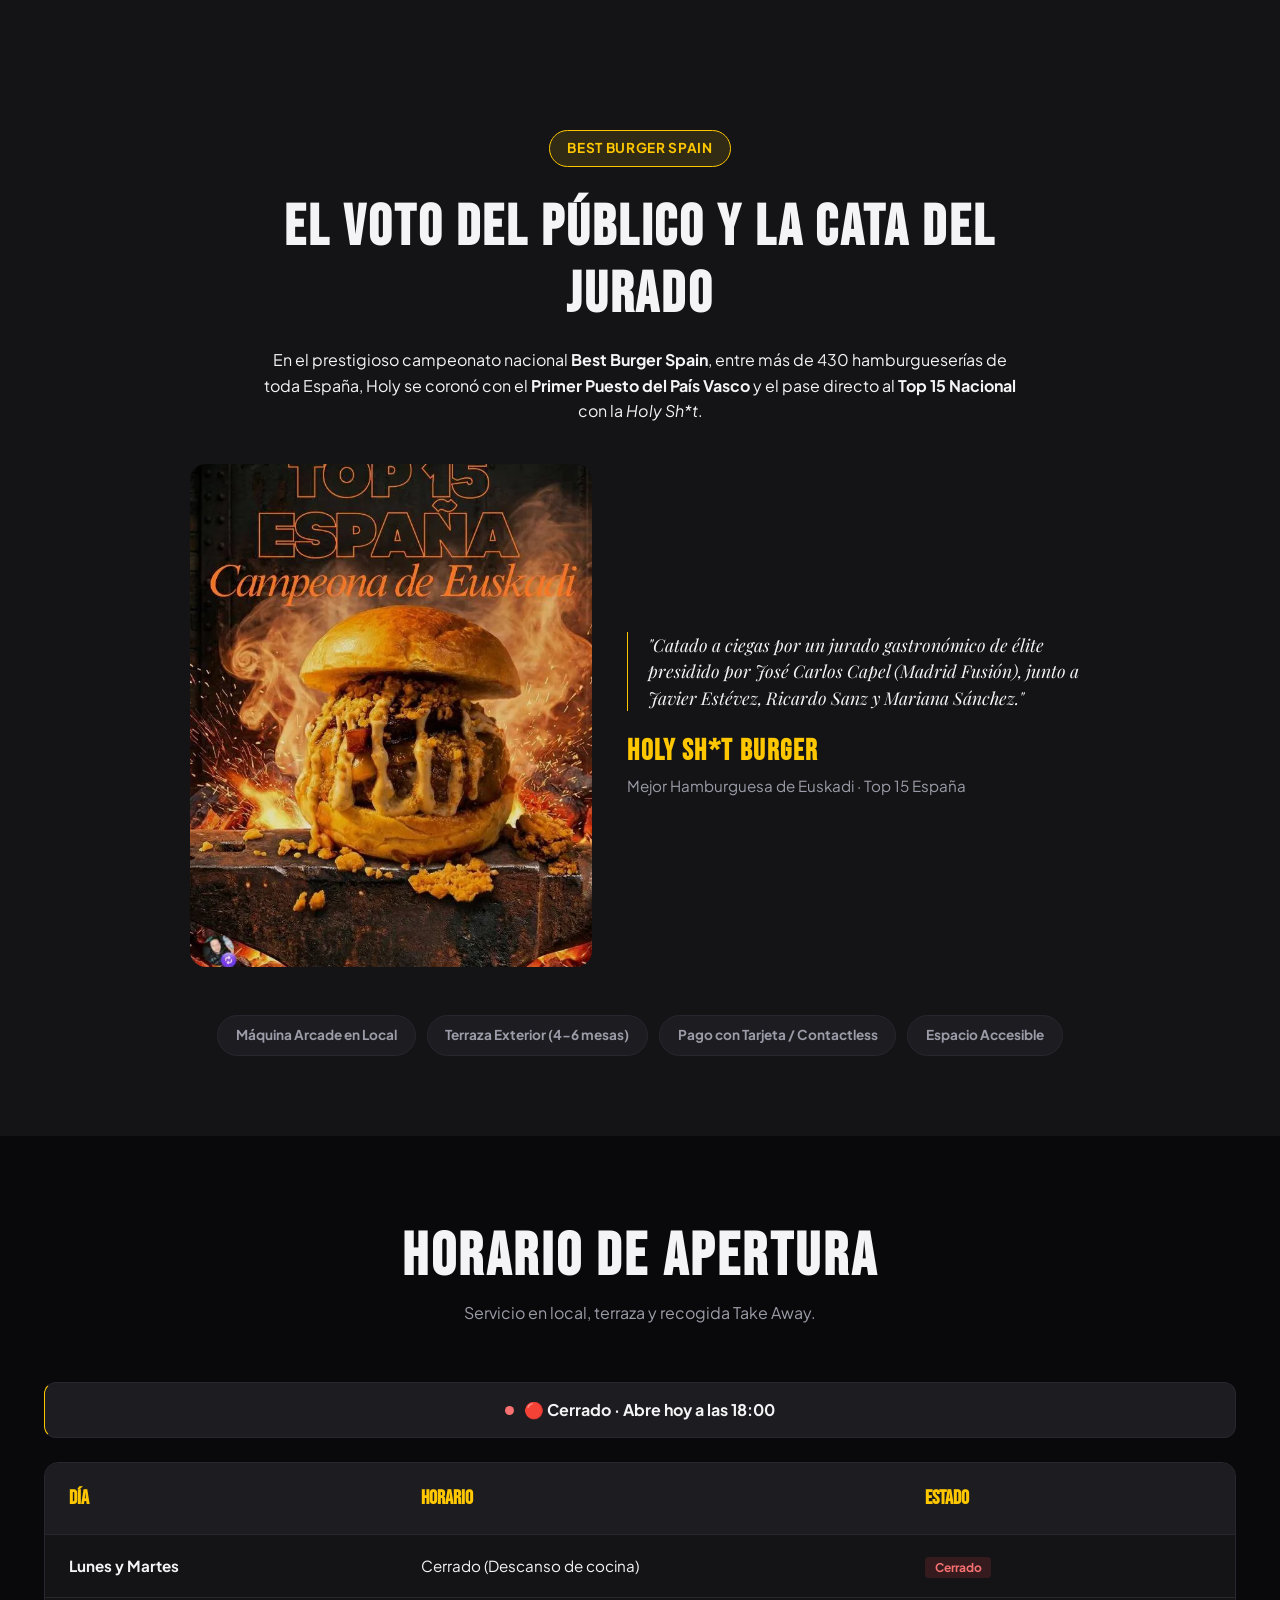
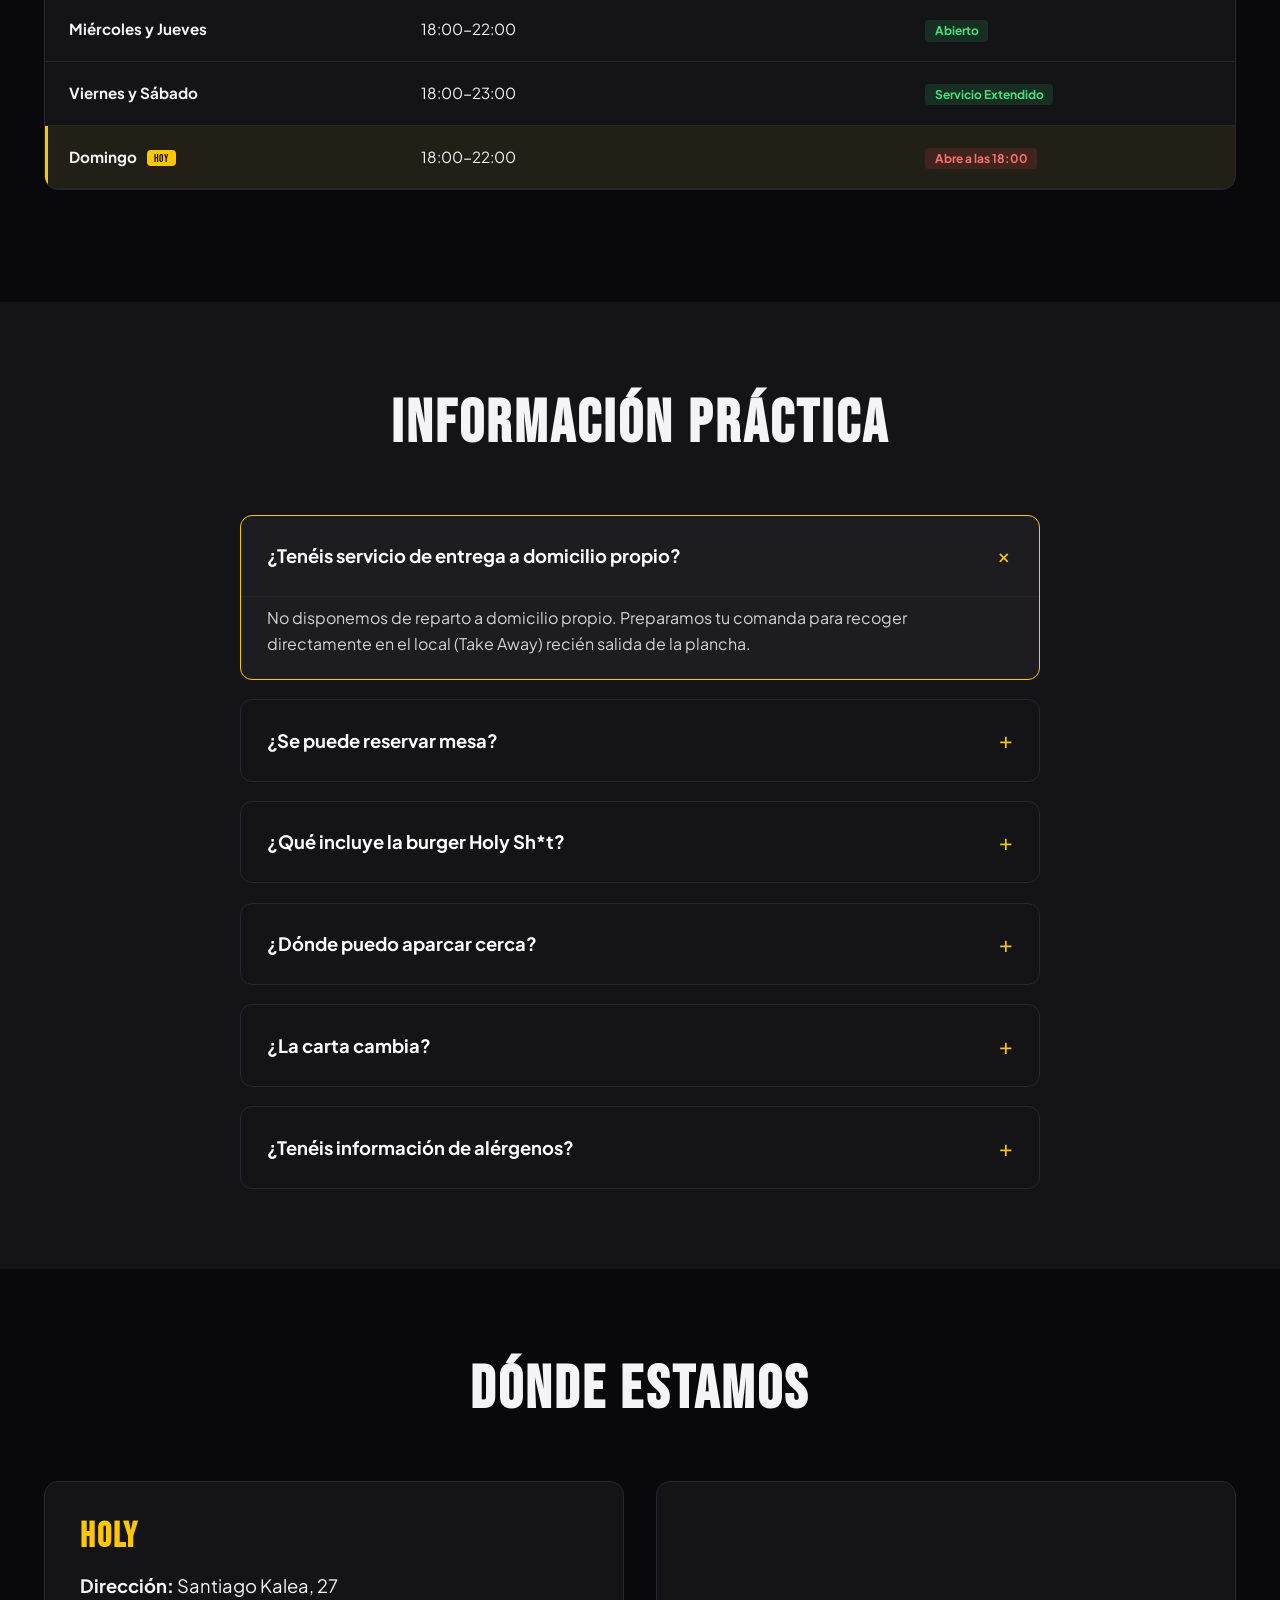
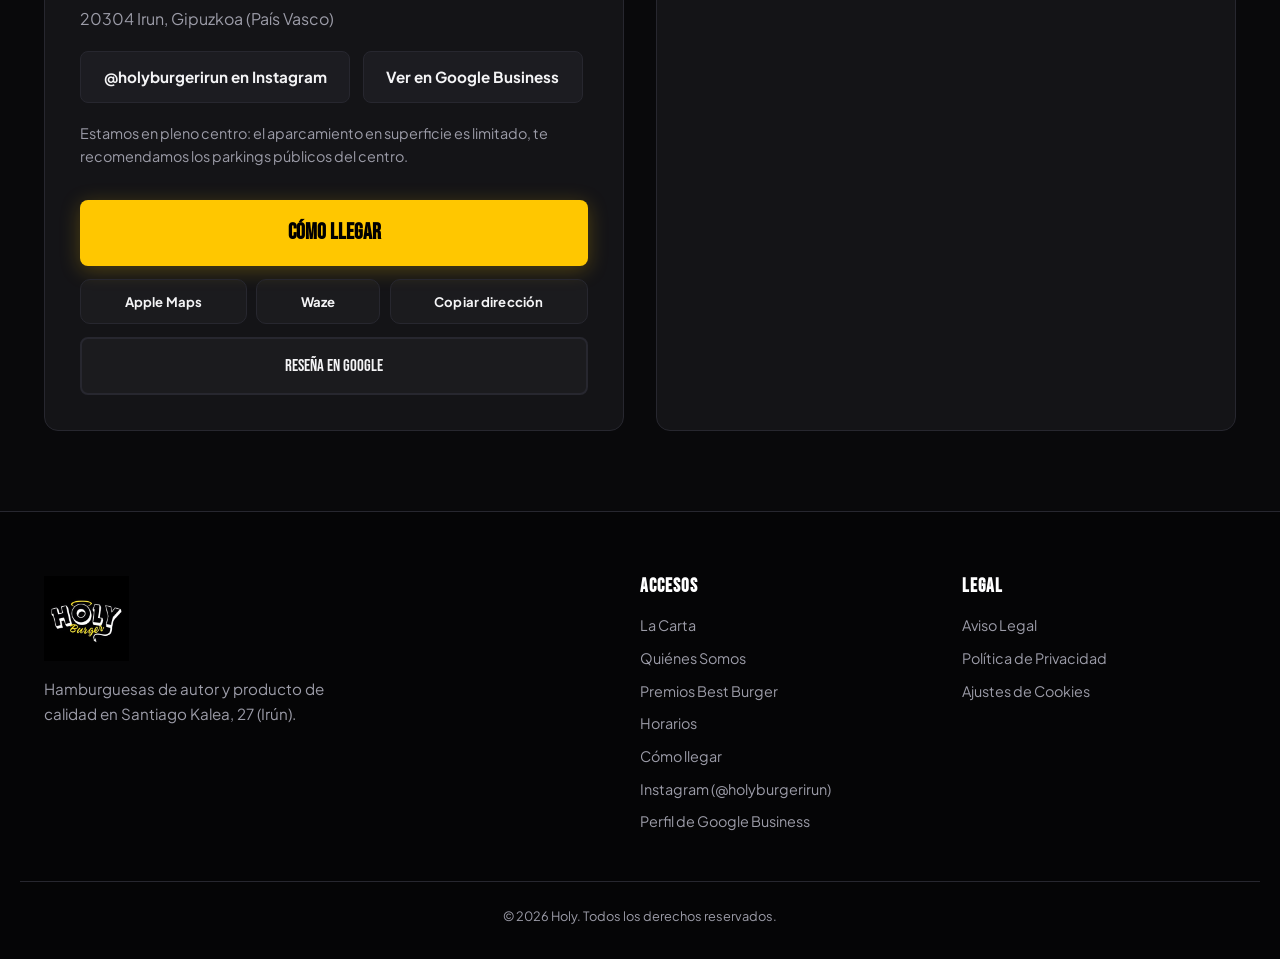
==== commit 8502d73a: "Guidelines: color-scheme dark, overscroll-behavior en modales, touch-action, transition explicita, d" ====
--- a/index.html
+++ b/index.html
@@ -388,8 +388,8 @@
         <div class="stat-label">Locales Participantes</div>
       </div>
       <div>
-        <div class="stat-number font-display">4.7 / 5</div>
-        <div class="stat-label">163+ Reseñas en Google</div>
+        <div class="stat-number font-display">4.7&nbsp;/&nbsp;5</div>
+        <div class="stat-label">163+&nbsp;Reseñas en Google</div>
       </div>
     </div>
   </section>
@@ -421,6 +421,7 @@
           <img src="img/holy-shit.JPG"
                onerror="this.onerror=null; this.src='img/foto-premio.JPG'"
                alt="Hamburguesa artesanal de Holy en Irún"
+               width="469" height="604"
                loading="lazy" decoding="async"
                style="cursor: zoom-in;" tabindex="0" role="button"
                aria-label="Ampliar foto de la hamburguesa artesanal de Holy"
@@ -861,6 +862,9 @@
 
       <div class="slider-nav-bar">
         <button class="slider-arrow-btn" id="prevTrackBtn" aria-label="Desplazar a la izquierda">←</button>
+        <button class="slider-arrow-btn slider-pause-btn" id="carouselPauseBtn" aria-label="Pausar el desplazamiento automático" aria-pressed="false">
+          <svg id="carouselPauseIcon" viewBox="0 0 24 24" fill="currentColor" width="14" height="14" aria-hidden="true"><rect x="6" y="5" width="4" height="14" rx="1"/><rect x="14" y="5" width="4" height="14" rx="1"/></svg>
+        </button>
         <span class="slider-counter" id="trackCounterText">1 / 13</span>
         <button class="slider-arrow-btn" id="nextTrackBtn" aria-label="Desplazar a la derecha">→</button>
       </div>
@@ -996,7 +1000,7 @@
       <div class="premio-spotlight-media reveal">
         <picture>
           <source srcset="img/foto-premio.webp" type="image/webp">
-          <img src="img/foto-premio.JPG" alt="Premio Holy Sh*t Burger" class="premio-photo-framed" tabindex="0" role="button" aria-label="Ampliar foto del premio Holy Sh*t Burger" onclick="openPhotoLightbox(this.src, this.alt)" onkeydown="if(event.key==='Enter'||event.key===' '){event.preventDefault();this.click();}">
+          <img src="img/foto-premio.JPG" alt="Premio Holy Sh*t Burger" class="premio-photo-framed" width="645" height="868" tabindex="0" role="button" aria-label="Ampliar foto del premio Holy Sh*t Burger" onclick="openPhotoLightbox(this.src, this.alt)" onkeydown="if(event.key==='Enter'||event.key===' '){event.preventDefault();this.click();}">
         </picture>
         <div>
           <blockquote class="premio-jury-quote">
@@ -1200,7 +1204,7 @@
   <footer>
     <div class="container footer-grid">
       <div>
-        <img src="img/LOGO.jpg" alt="Holy Burger" style="height: 85px; width: auto; margin-bottom: 1rem;">
+        <img src="img/LOGO.jpg" alt="Holy Burger" width="540" height="540" style="height: 85px; width: auto; margin-bottom: 1rem;">
         <p style="max-width: 320px; font-size: 0.95rem;">
           Hamburguesas de autor y producto de calidad en Santiago Kalea, 27 (Irún).
         </p>
--- a/styles.css
+++ b/styles.css
@@ -12,13 +12,22 @@
       --font-body: 'Plus Jakarta Sans', sans-serif;
       --font-vintage: 'Playfair Display', serif;
       --font-retro-heavy: 'Shrikhand', cursive;
-      --transition: all 0.25s cubic-bezier(0.16, 1, 0.3, 1);
+      --transition: background-color 0.25s cubic-bezier(0.16, 1, 0.3, 1), border-color 0.25s cubic-bezier(0.16, 1, 0.3, 1), color 0.25s cubic-bezier(0.16, 1, 0.3, 1), transform 0.25s cubic-bezier(0.16, 1, 0.3, 1), box-shadow 0.25s cubic-bezier(0.16, 1, 0.3, 1), opacity 0.25s cubic-bezier(0.16, 1, 0.3, 1);
+    }
+
+    html {
+      color-scheme: dark;
     }
 
     *, *::before, *::after {
       box-sizing: border-box;
       margin: 0;
       padding: 0;
+    }
+
+    a, button, [role="button"] {
+      touch-action: manipulation;
+      -webkit-tap-highlight-color: rgba(255, 199, 0, 0.25);
     }
 
     body {
@@ -395,7 +404,7 @@
       border-radius: 12px;
       background: var(--bg-surface-elevated);
       border: 1px solid var(--border-subtle);
-      border-left: 3px solid var(--brand-yellow);
+      border-left: 1px solid var(--brand-yellow);
       font-size: 1rem;
       font-weight: 700;
       text-align: center;
@@ -591,7 +600,7 @@
     }
     .story-highlight-box {
       background: var(--bg-surface-elevated);
-      border-left: 4px solid var(--brand-yellow);
+      border-left: 1px solid var(--brand-yellow);
       padding: 1.2rem 1.5rem;
       border-radius: 0 10px 10px 0;
       margin: 1.5rem 0;
@@ -970,7 +979,7 @@
       margin-top: 2.5rem;
       background: var(--bg-surface);
       border: 1px solid var(--border-subtle);
-      border-left: 4px solid var(--brand-yellow);
+      border-left: 1px solid var(--brand-yellow);
       border-radius: 0 12px 12px 0;
       padding: 1.2rem 1.5rem;
       font-size: 0.88rem;
@@ -1010,7 +1019,7 @@
       width: 360px;
       background: linear-gradient(165deg, var(--bg-surface-elevated) 0%, var(--bg-surface) 100%);
       border: 1px solid var(--border-subtle);
-      border-top: 3px solid var(--brand-yellow);
+      border-top: 1px solid var(--brand-yellow);
       border-radius: 4px 4px 18px 18px;
       padding: 2rem 1.8rem 1.6rem;
       box-shadow: 0 10px 25px rgba(0,0,0,0.4);
@@ -1345,7 +1354,7 @@
       font-size: 1.1rem;
       line-height: 1.5;
       color: var(--text-main);
-      border-left: 3px solid var(--brand-yellow);
+      border-left: 1px solid var(--brand-yellow);
       padding-left: 1.2rem;
       margin: 0;
     }
@@ -1369,7 +1378,7 @@
     @media (max-width: 768px) {
       .premio-spotlight-media { grid-template-columns: 1fr; text-align: center; }
       .premio-photo-framed { aspect-ratio: 16 / 10; max-width: 420px; margin: 0 auto; }
-      .premio-jury-quote { border-left: none; border-top: 3px solid var(--brand-yellow); padding-left: 0; padding-top: 1rem; }
+      .premio-jury-quote { border-left: none; border-top: 1px solid var(--brand-yellow); padding-left: 0; padding-top: 1rem; }
     }
 
     /* HORARIOS */
@@ -1581,6 +1590,7 @@
       align-items: center;
       justify-content: center;
       padding: 1.5rem;
+      overscroll-behavior: contain;
       opacity: 0;
       pointer-events: none;
       transition: opacity 0.3s ease;
@@ -1597,6 +1607,7 @@
       width: 100%;
       padding: 2.2rem;
       position: relative;
+      overscroll-behavior: contain;
       transform: translateY(20px);
       transition: transform 0.3s ease;
     }
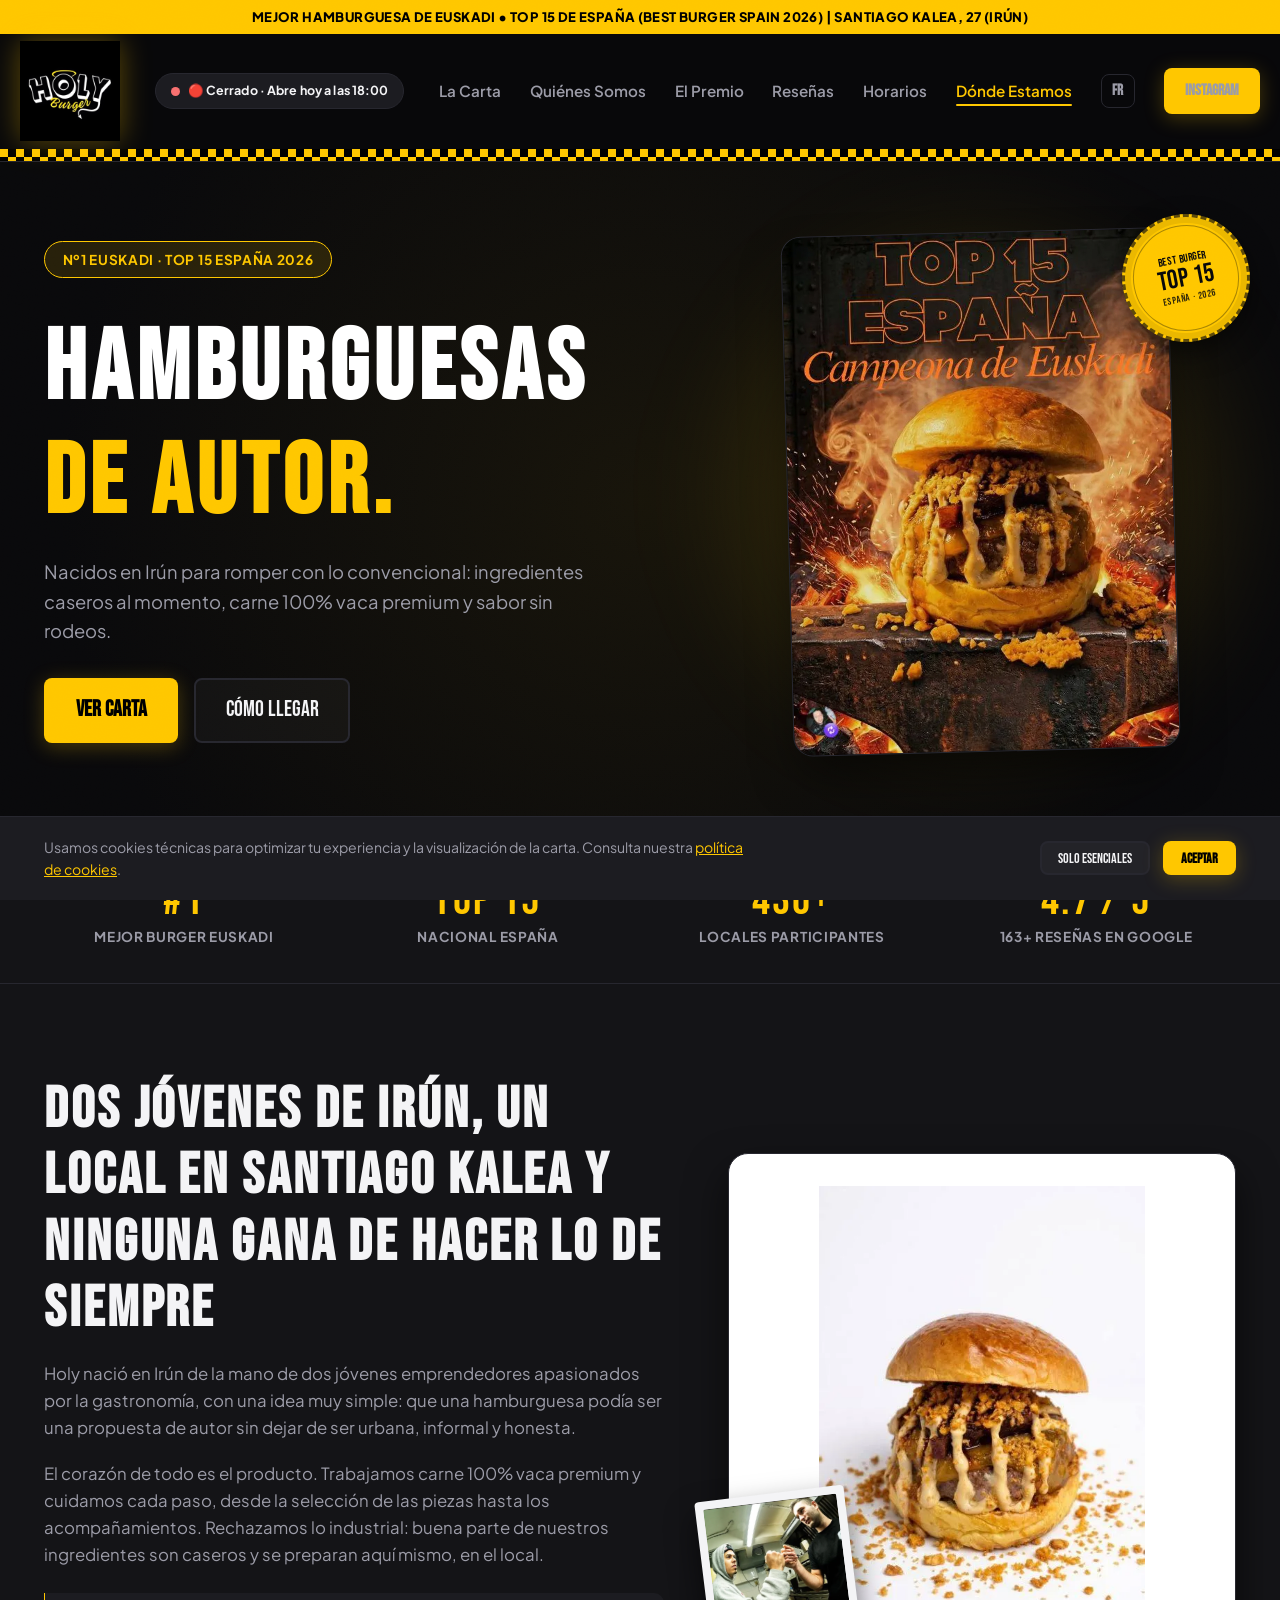
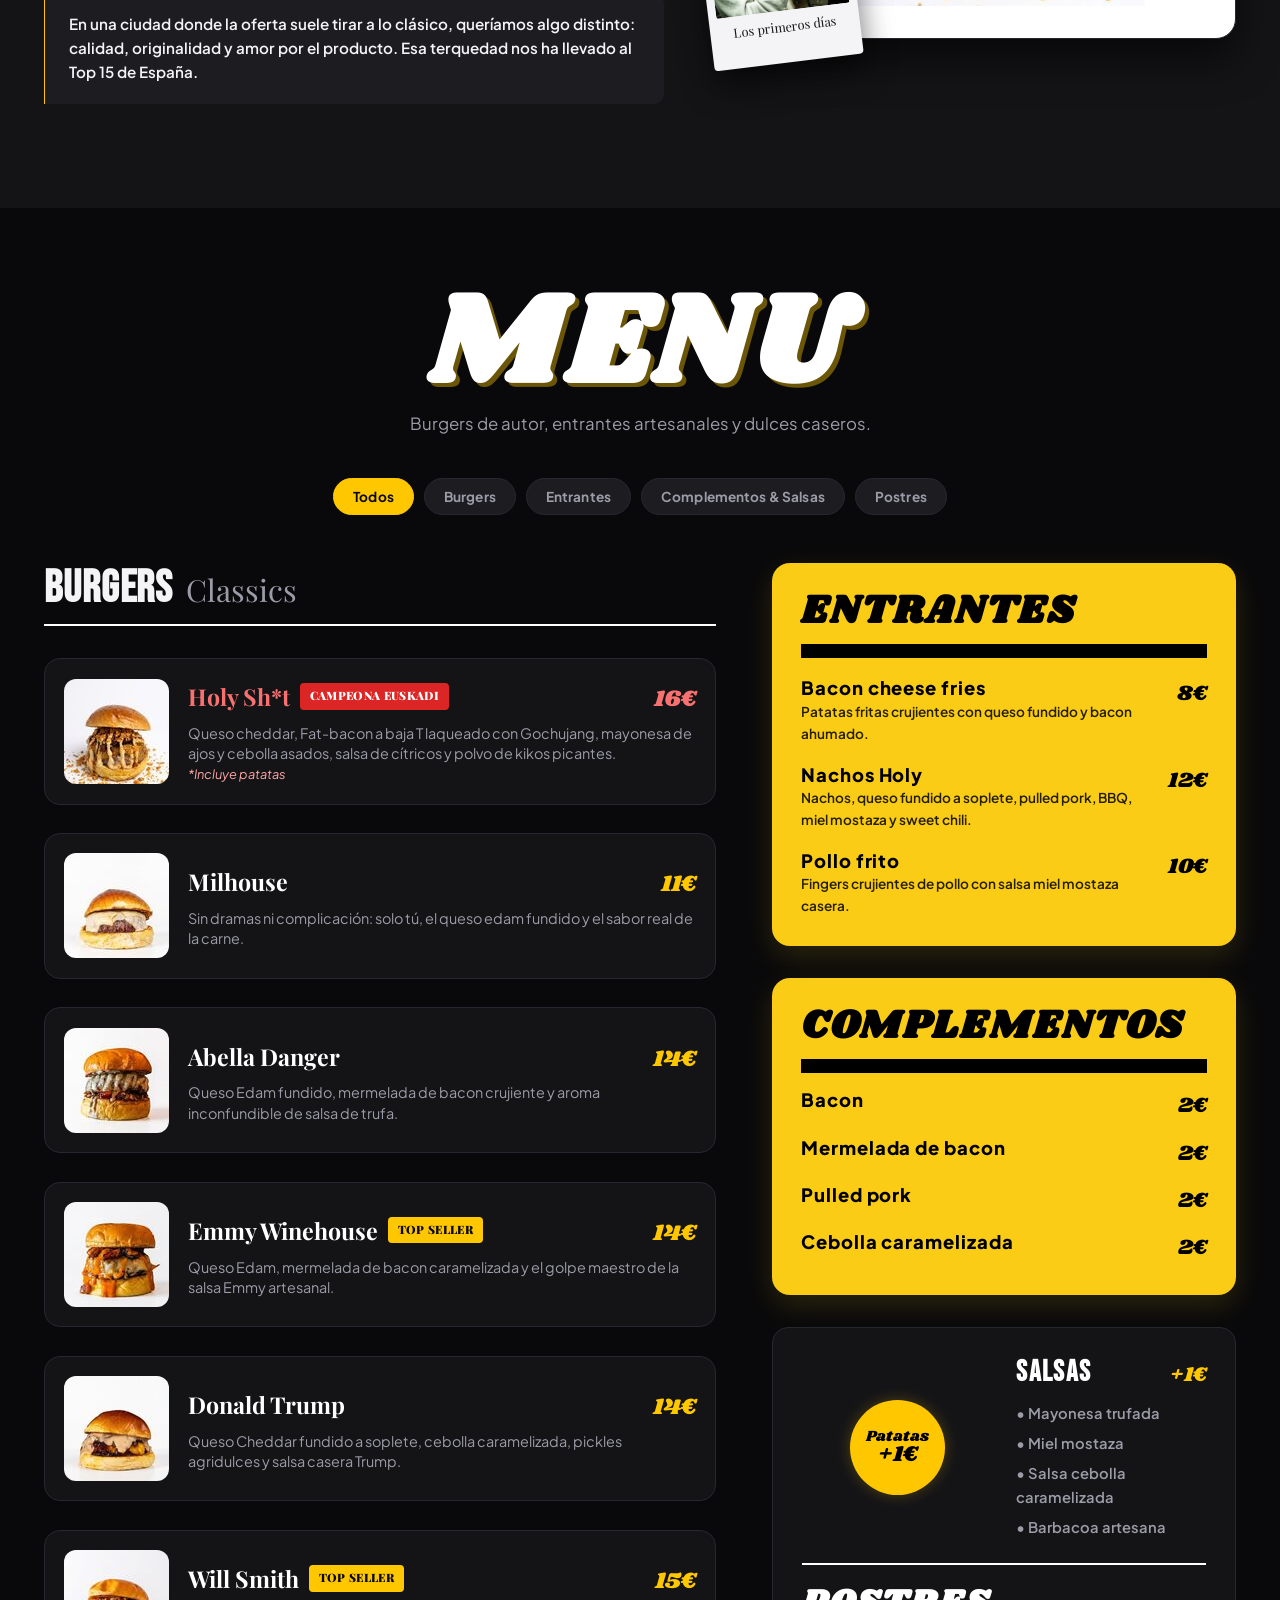
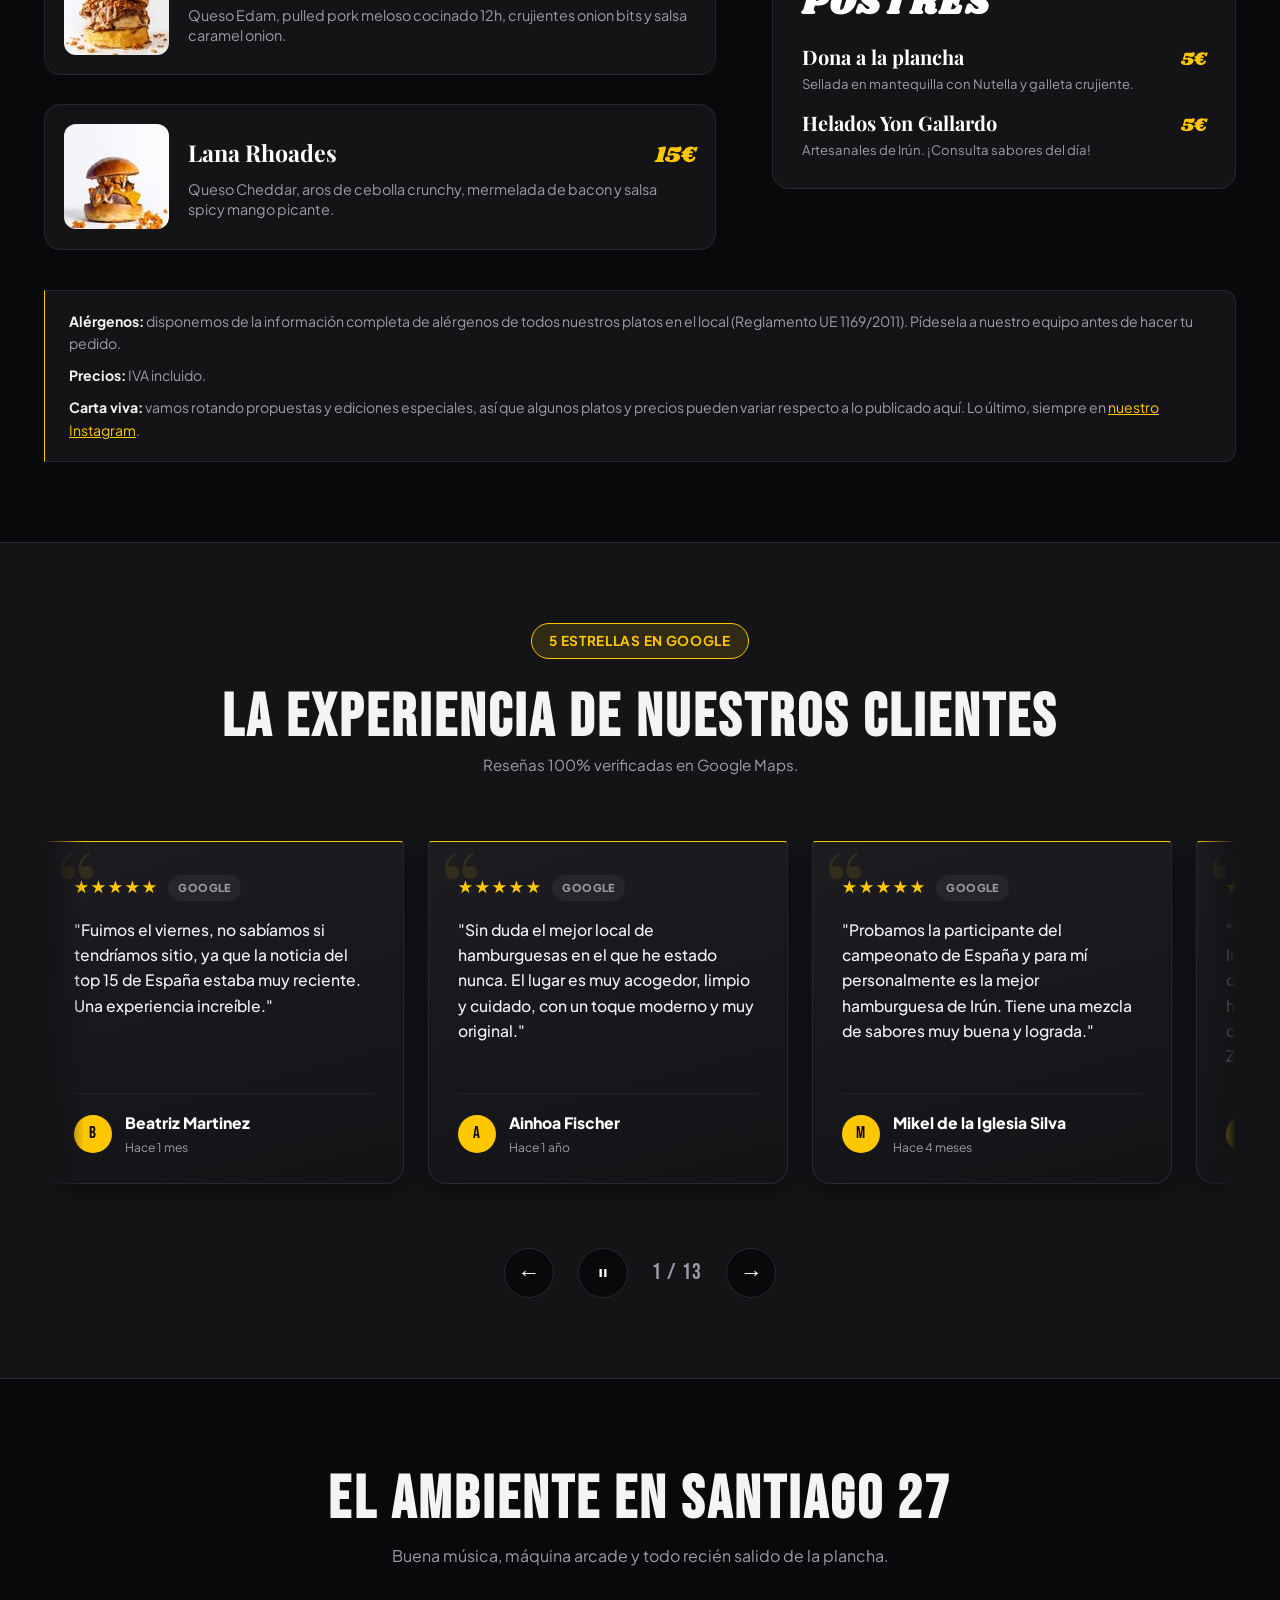
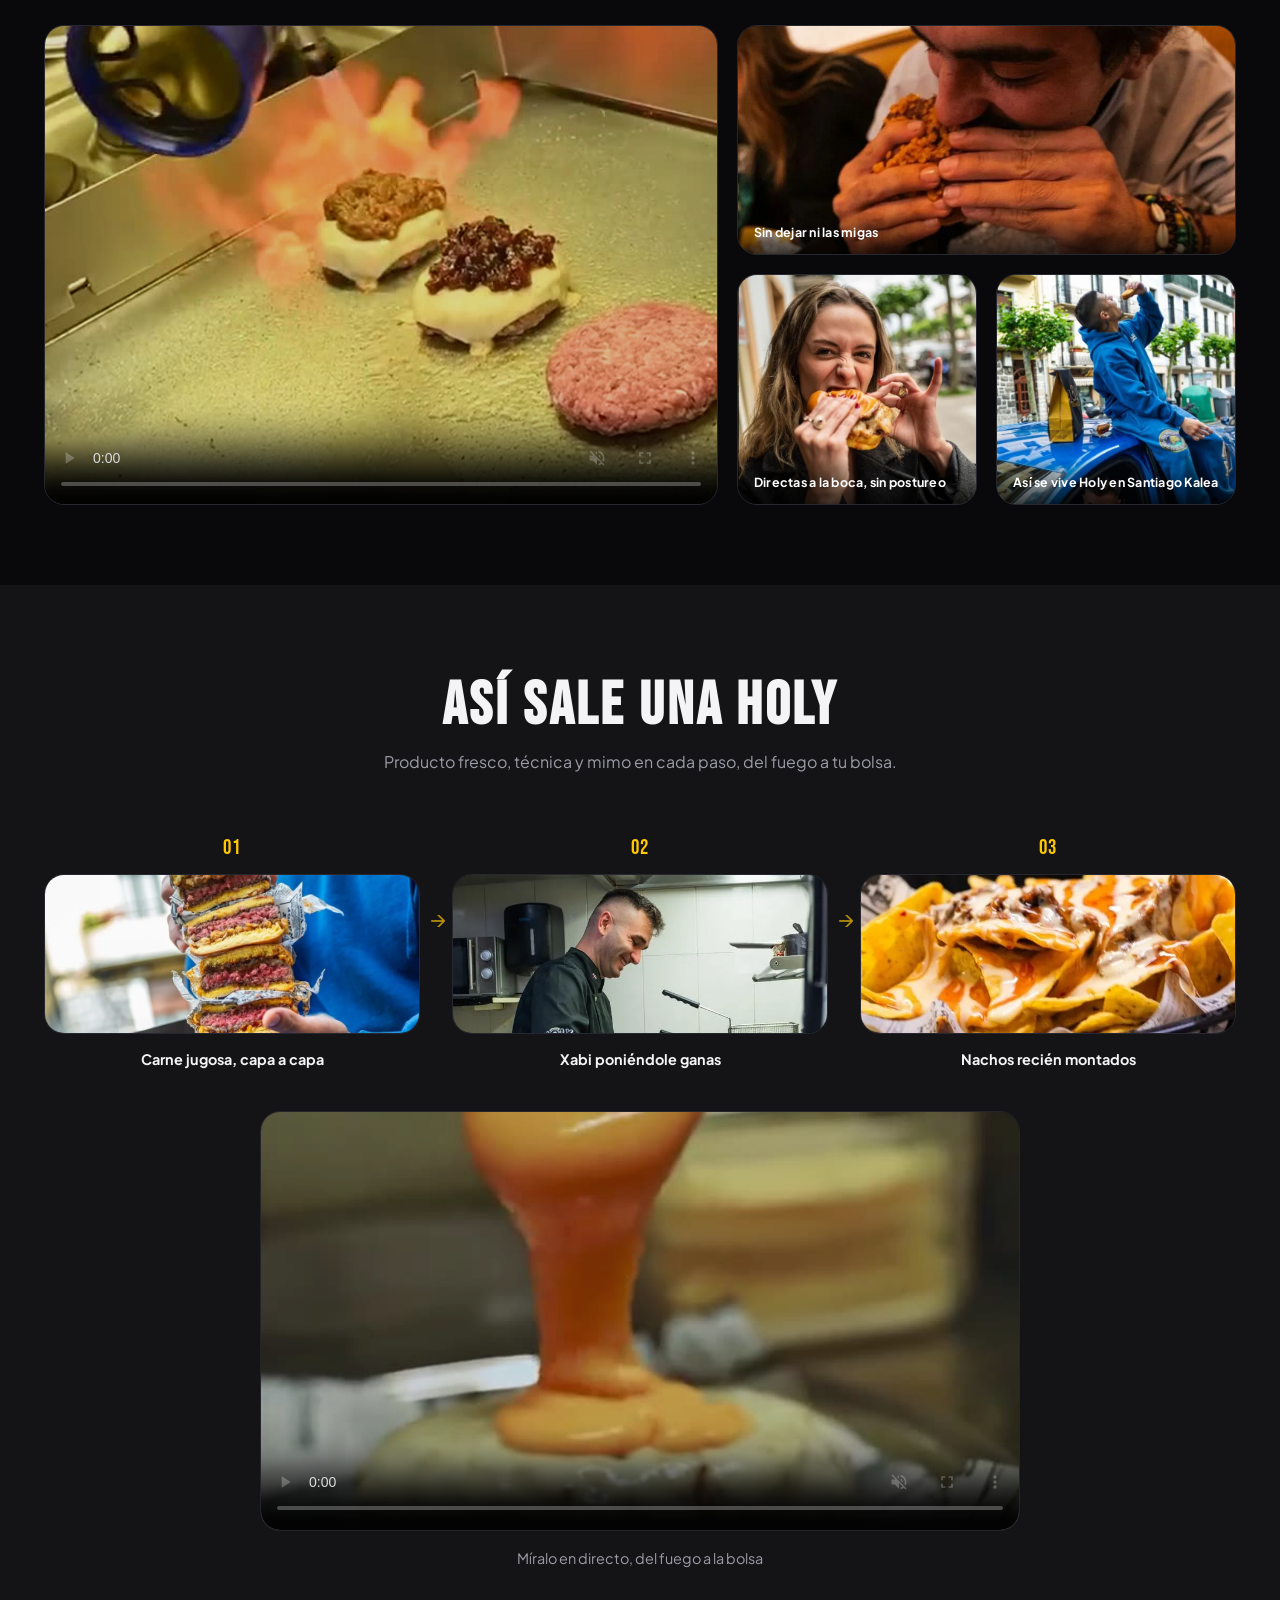
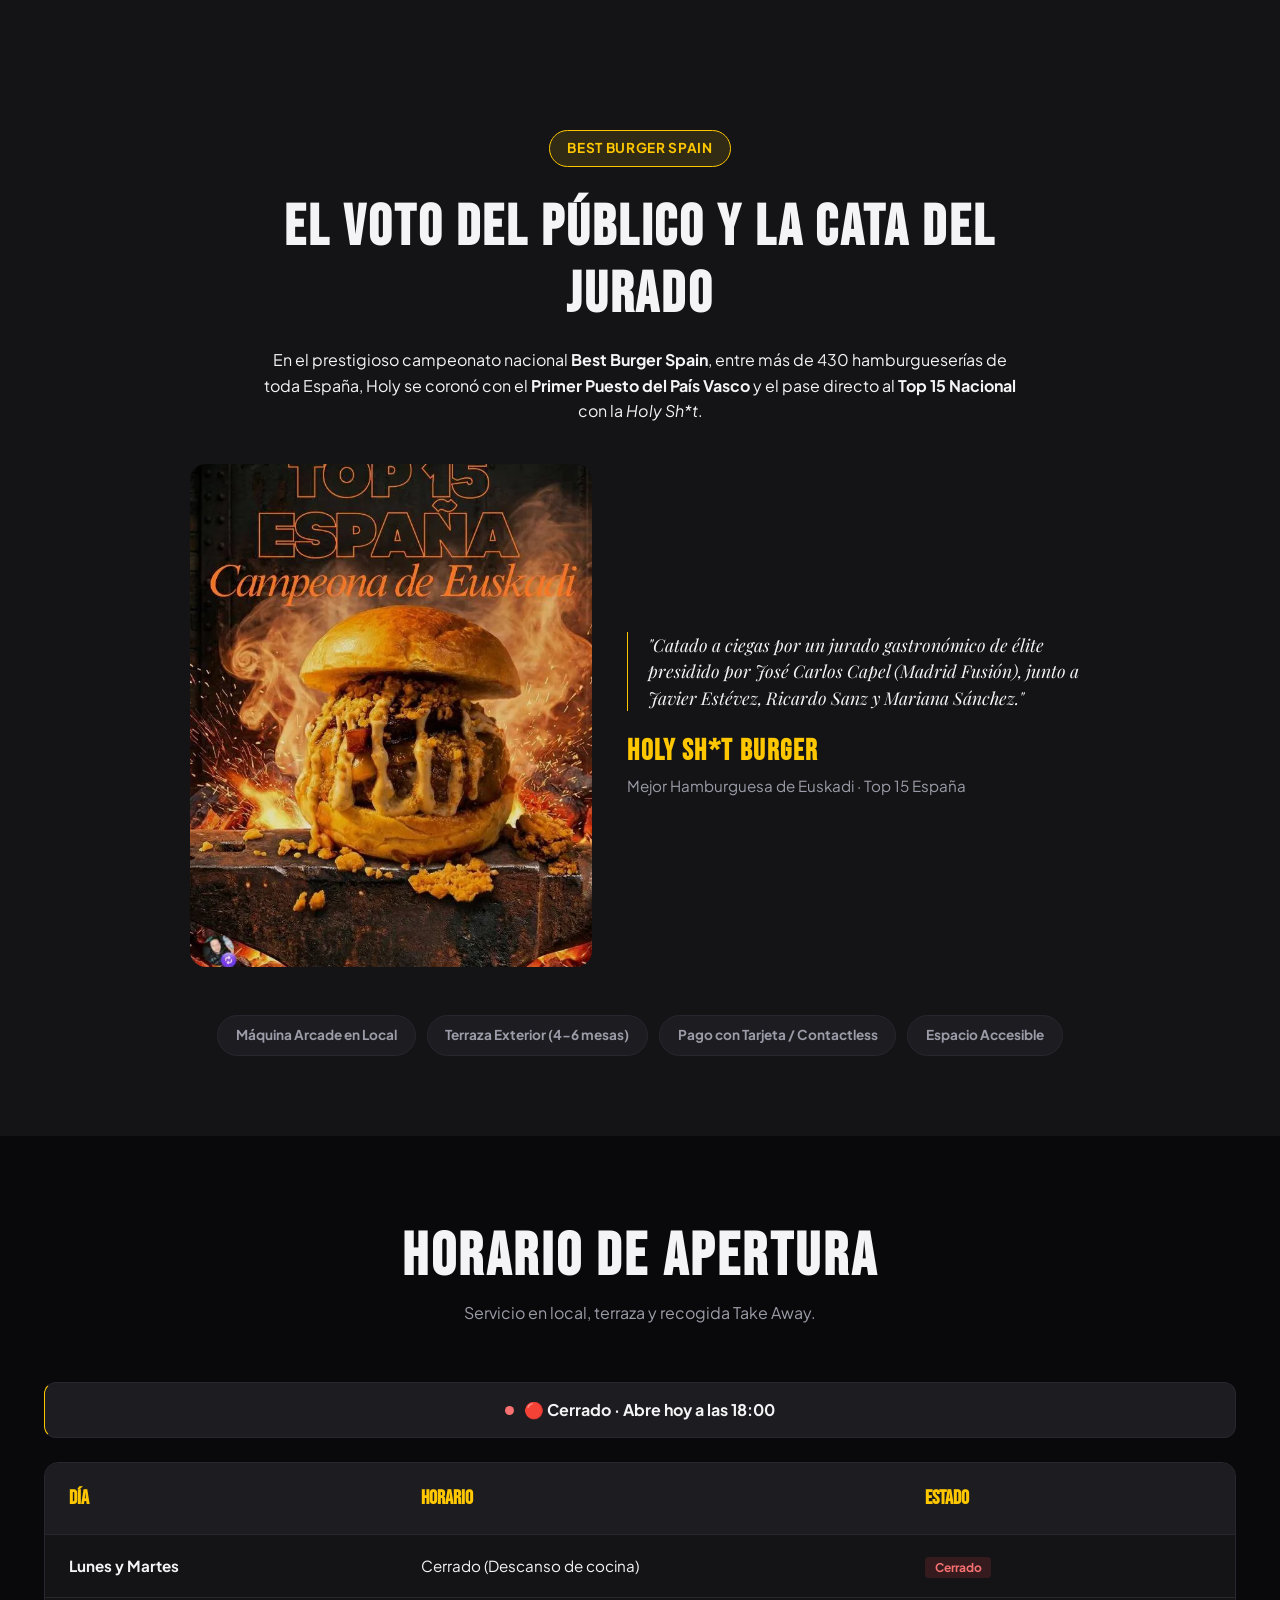
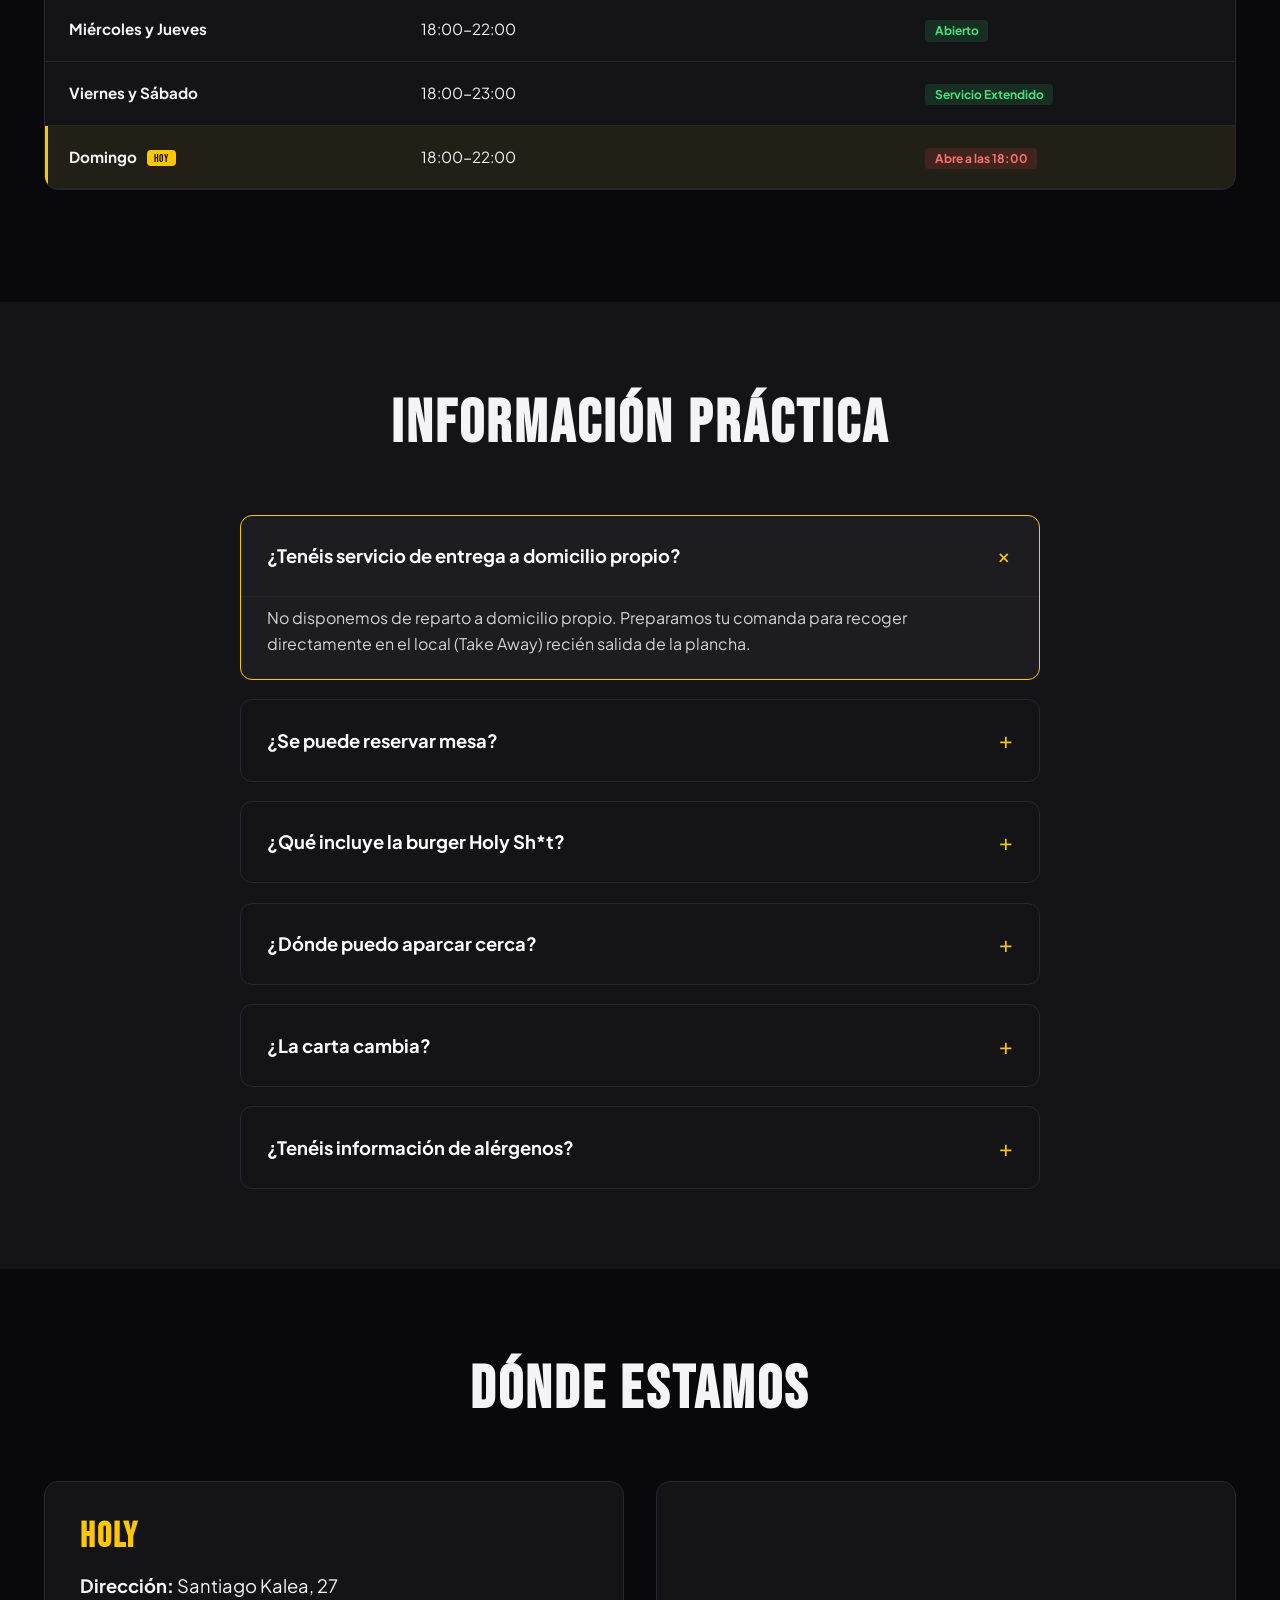
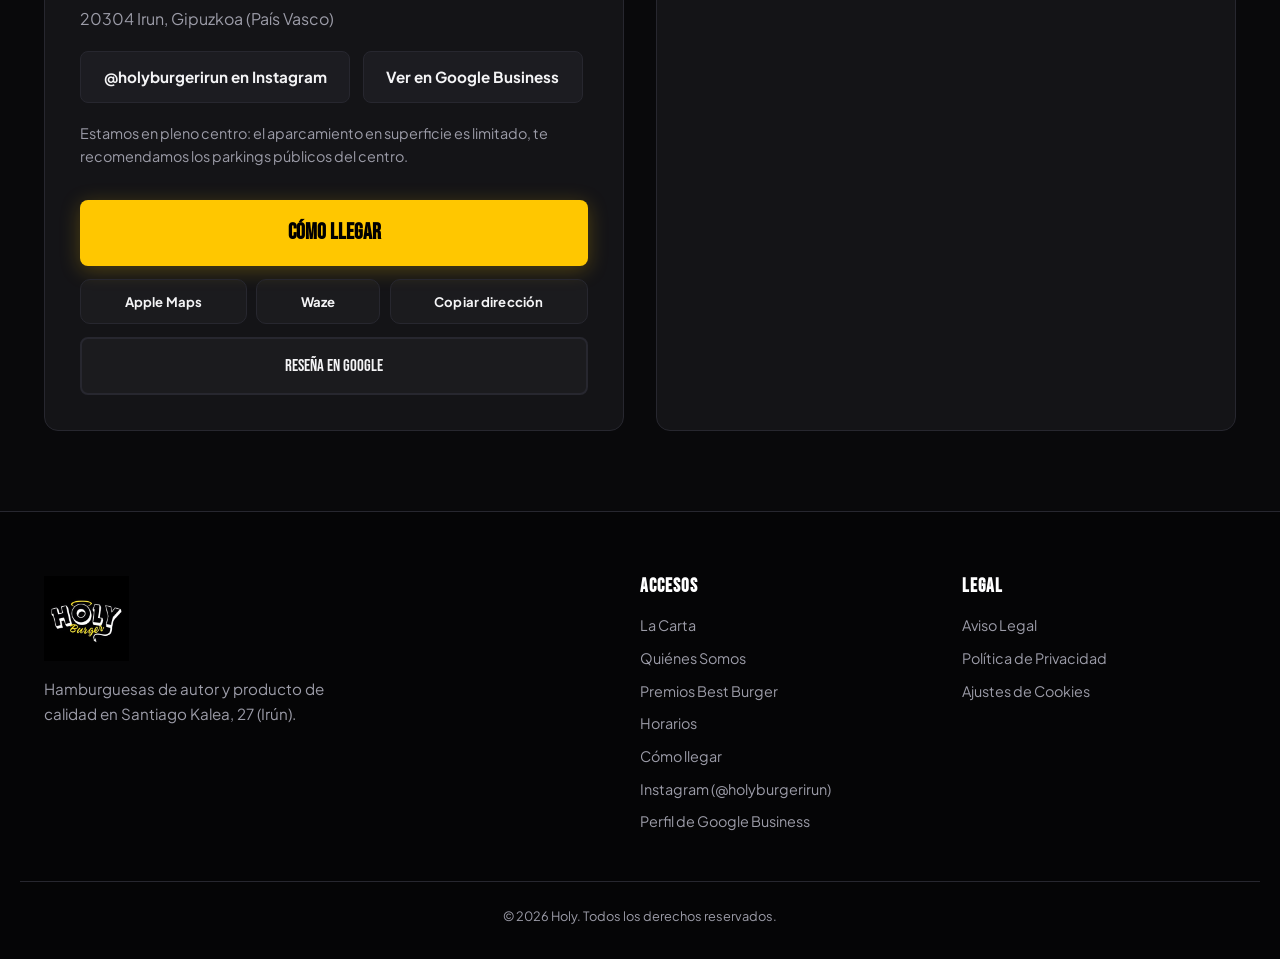
==== commit 70e89d76: "Fix definitivo overflow movil: logo con aspect-ratio real (540x540, no 230x100 que ensanchaba el nav" ====
--- a/index.html
+++ b/index.html
@@ -2,7 +2,7 @@
 <html lang="es" class="scroll-smooth">
 <head>
   <meta charset="UTF-8">
-  <meta name="viewport" content="width=device-width, initial-scale=1.0">
+  <meta name="viewport" content="width=device-width, initial-scale=1.0, maximum-scale=1.0, user-scalable=no">
   <title>Holy | Hamburguesería de Autor en Irún</title>
 
   <!-- SEO & Geo Local -->
@@ -308,7 +308,7 @@
   <header class="navbar">
     <div class="container navbar-inner">
       <a href="#" class="brand-logo-wrap" aria-label="Holy, inicio">
-        <img src="img/LOGO.jpg" alt="Holy" class="brand-logo-img" width="230" height="100">
+        <img src="img/LOGO.jpg" alt="Holy" class="brand-logo-img" width="540" height="540">
       </a>
       <div class="live-badge" id="liveBadge" aria-live="polite">
         <span class="live-dot" id="liveDot" aria-hidden="true"></span>
@@ -1250,17 +1250,6 @@
     <img id="photoLightboxImg" src="" alt="" class="photo-lightbox-img">
   </div>
 
-  <!-- BOTÓN FLOTANTE: COMPARTIR (solo si el dispositivo lo soporta) -->
-  <button type="button" class="floating-cta floating-share" id="shareBtn" aria-label="Compartir la web de Holy" data-track="click_compartir" hidden>
-    <svg viewBox="0 0 24 24" fill="none" stroke="currentColor" stroke-width="2.4" stroke-linecap="round" stroke-linejoin="round" aria-hidden="true"><circle cx="18" cy="5" r="3"/><circle cx="6" cy="12" r="3"/><circle cx="18" cy="19" r="3"/><path d="M8.6 13.5 15.4 17.5M15.4 6.5 8.6 10.5"/></svg>
-  </button>
-
-  <!-- CTA FLOTANTE: CÓMO LLEGAR -->
-  <a href="https://maps.google.com/?q=43.3412759,-1.7868546" target="_blank" rel="noopener" class="floating-cta" id="floatingCta" aria-label="Cómo llegar a Holy en Google Maps" data-track="click_como_llegar_flotante">
-    <svg viewBox="0 0 24 24" fill="none" stroke="currentColor" stroke-width="2.4" stroke-linecap="round" stroke-linejoin="round" aria-hidden="true"><path d="M12 22s8-7.58 8-13a8 8 0 1 0-16 0c0 5.42 8 13 8 13Z"/><circle cx="12" cy="9" r="2.8"/></svg>
-    <span class="cta-full-text">CÓMO LLEGAR</span>
-  </a>
-
   <!-- COOKIES BANNER -->
   <div class="cookie-banner" id="cookieBanner">
     <div class="container cookie-inner">
--- a/styles.css
+++ b/styles.css
@@ -1,3 +1,19 @@
+html, body {
+  width: 100% !important;
+  max-width: 100vw !important;
+  overflow-x: hidden !important;
+  position: relative;
+  margin: 0;
+  padding: 0;
+}
+*, *::before, *::after {
+  box-sizing: border-box !important;
+}
+img, video, iframe, svg, table {
+  max-width: 100% !important;
+  height: auto;
+}
+
 :root {
       --bg-dark: #09090b;
       --bg-surface: #141417;
@@ -20,7 +36,6 @@
     }
 
     *, *::before, *::after {
-      box-sizing: border-box;
       margin: 0;
       padding: 0;
     }
@@ -35,7 +50,6 @@
       color: var(--text-main);
       font-family: var(--font-body);
       line-height: 1.6;
-      overflow-x: hidden;
       -webkit-font-smoothing: antialiased;
     }
 
@@ -130,6 +144,11 @@
       .award-seal { width: 96px; height: 96px; top: -10px; right: -6px; }
       .award-seal-text .line-big { font-size: 1.2rem; }
       .award-seal-text .line-top, .award-seal-text .line-bottom { font-size: 0.56rem; }
+    }
+    @media (max-width: 480px) {
+      .award-seal { width: 76px; height: 76px; top: -6px; right: -4px; }
+      .award-seal-text .line-big { font-size: 0.95rem; }
+      .award-seal-text .line-top, .award-seal-text .line-bottom { font-size: 0.48rem; }
     }
 
     :focus-visible {
@@ -735,16 +754,7 @@
       border-color: var(--brand-yellow);
       color: #09090b;
     }
-    @media (max-width: 600px) {
-      .menu-filter-tabs {
-        justify-content: flex-start;
-        flex-wrap: nowrap;
-        overflow-x: auto;
-        -webkit-overflow-scrolling: touch;
-        margin: -1rem -1.5rem 2.5rem;
-        padding: 0 1.5rem 0.4rem;
-      }
-    }
+    /* Reglas responsive de movil: ver bloque consolidado al final del archivo */
 
     .menu-group,
     .sidebar-menu-wrap,
@@ -763,7 +773,8 @@
     .category-title-row {
       display: flex;
       align-items: baseline;
-      gap: 0.8rem;
+      flex-wrap: wrap;
+      gap: 0.4rem 0.8rem;
       border-bottom: 2px solid #fff;
       padding-bottom: 0.6rem;
       margin-bottom: 2rem;
@@ -776,6 +787,10 @@
       font-family: var(--font-vintage);
       font-size: 1.9rem;
       color: var(--text-muted);
+    }
+    @media (max-width: 600px) {
+      .category-title-row h3 { font-size: 2rem; }
+      .category-title-row span { font-size: 1.3rem; }
     }
 
     .burger-items-list {
@@ -794,6 +809,10 @@
       align-items: center;
       transition: var(--transition);
       position: relative;
+      max-width: 100%;
+    }
+    .burger-item-card > div:not(.burger-item-thumb) {
+      min-width: 0;
     }
     .burger-item-card:hover {
       border-color: var(--brand-yellow);
@@ -816,6 +835,8 @@
       display: flex;
       justify-content: space-between;
       align-items: baseline;
+      flex-wrap: wrap;
+      row-gap: 0.3rem;
       margin-bottom: 0.3rem;
     }
     .burger-item-title {
@@ -827,12 +848,15 @@
       align-items: center;
       gap: 0.6rem;
       flex-wrap: wrap;
+      min-width: 0;
     }
     .burger-item-price {
       font-family: var(--font-retro-heavy);
       font-size: 1.45rem;
       color: var(--brand-yellow);
       white-space: nowrap;
+      margin-left: auto;
+      padding-left: 0.6rem;
     }
     .burger-item-card.holy-highlight .burger-item-title {
       color: #f87171;
@@ -1667,62 +1691,6 @@
     }
     .cookie-banner.show { transform: translateY(0); }
 
-    /* CTA FLOTANTE */
-    .floating-cta {
-      position: fixed;
-      right: 1.4rem;
-      bottom: 1.4rem;
-      z-index: 60;
-      display: inline-flex;
-      align-items: center;
-      gap: 0.55rem;
-      background: var(--brand-yellow);
-      color: #09090b;
-      font-family: var(--font-display);
-      font-size: 1.15rem;
-      letter-spacing: 0.03em;
-      padding: 0.85rem 1.4rem;
-      border-radius: 9999px;
-      box-shadow: 0 10px 25px rgba(0,0,0,0.5), 0 0 0 1px rgba(0,0,0,0.15);
-      opacity: 0;
-      transform: translateY(14px) scale(0.96);
-      pointer-events: none;
-      transition: opacity 0.3s ease, transform 0.3s ease, background 0.2s ease;
-    }
-    .floating-cta.show {
-      opacity: 1;
-      transform: translateY(0) scale(1);
-      pointer-events: auto;
-    }
-    .floating-cta:hover {
-      background: #ffd633;
-      transform: translateY(-3px) scale(1.02);
-    }
-    .floating-cta svg { width: 18px; height: 18px; flex-shrink: 0; }
-    .floating-share {
-      right: 1.4rem;
-      bottom: 5.4rem;
-      width: 48px;
-      height: 48px;
-      padding: 0;
-      border: none;
-      font-family: inherit;
-    }
-    .floating-share svg { width: 20px; height: 20px; }
-    .floating-share[hidden] { display: none; }
-    @media (max-width: 600px) {
-      .floating-cta {
-        right: 1rem;
-        bottom: 1rem;
-        font-size: 1rem;
-        padding: 0.7rem 1.1rem;
-      }
-      .floating-cta .cta-full-text { display: none; }
-      .floating-share { right: 1rem; bottom: 4.6rem; width: 44px; height: 44px; }
-    }
-    @media (prefers-reduced-motion: reduce) {
-      .floating-cta { transition: opacity 0.2s ease; transform: none !important; }
-    }
     .cookie-inner {
       display: flex;
       align-items: center;
@@ -1735,6 +1703,10 @@
       .navbar-inner { height: 95px; }
       .brand-logo-img { height: 80px; }
       section[id] { scroll-margin-top: 118px; }
+      .hero {
+        min-height: auto;
+        padding: 2.5rem 0 3rem;
+      }
       .menu-layout, .hero-grid, .story-grid, .location-grid, .footer-grid {
         grid-template-columns: 1fr;
         gap: 2.5rem;
@@ -1812,3 +1784,129 @@
       #menu .sun-badge-patatas { background: #eee !important; color: #000 !important; box-shadow: none !important; }
       #menu a[href]::after { content: none !important; }
     }
+
+    /* ============================================================
+       BLOQUE RESPONSIVE MOVIL (CONSOLIDADO)
+       ============================================================ */
+
+    /* Por si queda alguna referencia suelta a barras flotantes */
+    .bottom-floating-bar,
+    .sticky-footer-bar,
+    .floating-actions,
+    div[class*="fixed-bottom"] {
+      display: none !important;
+    }
+
+    @media (max-width: 768px) {
+      .container {
+        width: 100% !important;
+        max-width: 100% !important;
+        padding: 0 1rem !important;
+        margin: 0 auto !important;
+        box-sizing: border-box !important;
+      }
+
+      .menu-layout, .hero-grid, .story-grid, .location-grid, .footer-grid {
+        display: flex !important;
+        flex-direction: column !important;
+        width: 100% !important;
+        gap: 1.5rem !important;
+      }
+
+      .burger-items-list {
+        width: 100% !important;
+        display: flex !important;
+        flex-direction: column !important;
+        gap: 1.2rem !important;
+      }
+      .burger-item-card {
+        width: 100% !important;
+        max-width: 100% !important;
+        display: flex !important;
+        flex-direction: column !important;
+        padding: 1rem !important;
+        box-sizing: border-box !important;
+      }
+      .burger-item-thumb {
+        width: 100% !important;
+        height: 160px !important;
+        margin-bottom: 0.8rem !important;
+        border-radius: 8px !important;
+        overflow: hidden !important;
+      }
+      .burger-item-thumb img {
+        width: 100% !important;
+        height: 100% !important;
+        object-fit: cover !important;
+      }
+      .burger-item-header {
+        display: flex !important;
+        justify-content: space-between !important;
+        align-items: center !important;
+        width: 100% !important;
+        flex-wrap: wrap !important;
+        gap: 0.4rem !important;
+        margin-bottom: 0.4rem !important;
+      }
+      .burger-item-title {
+        font-size: 1.2rem !important;
+        line-height: 1.2 !important;
+        word-break: break-word !important;
+      }
+      .burger-item-price {
+        font-size: 1.25rem !important;
+        margin-left: auto !important;
+        white-space: nowrap !important;
+      }
+      .badge-ribbon, .badge-topseller {
+        display: inline-block !important;
+        font-size: 0.65rem !important;
+        padding: 0.2rem 0.4rem !important;
+        margin-top: 0.2rem !important;
+      }
+      .burger-item-desc {
+        font-size: 0.85rem !important;
+        line-height: 1.4 !important;
+        margin-top: 0.2rem !important;
+      }
+
+      .retro-yellow-box {
+        width: 100% !important;
+        max-width: 100% !important;
+        box-sizing: border-box !important;
+      }
+      .retro-box-title {
+        font-size: 1.8rem !important;
+        line-height: 1.1 !important;
+        word-break: break-word !important;
+      }
+
+      .menu-filter-tabs {
+        display: flex !important;
+        flex-wrap: nowrap !important;
+        overflow-x: auto !important;
+        -webkit-overflow-scrolling: touch !important;
+        gap: 0.5rem !important;
+        padding: 0.5rem 0.2rem !important;
+        width: 100% !important;
+        box-sizing: border-box !important;
+      }
+      .filter-tab {
+        flex: 0 0 auto !important;
+        white-space: nowrap !important;
+        font-size: 0.85rem !important;
+        padding: 0.4rem 0.9rem !important;
+      }
+
+      .hero-img, .story-img-wrap img {
+        max-width: 100% !important;
+        height: auto !important;
+        object-fit: contain !important;
+      }
+
+      .damero-strip, .damero-inner {
+        width: 100% !important;
+        max-width: 100% !important;
+        background-size: 16px 16px !important;
+      }
+    }
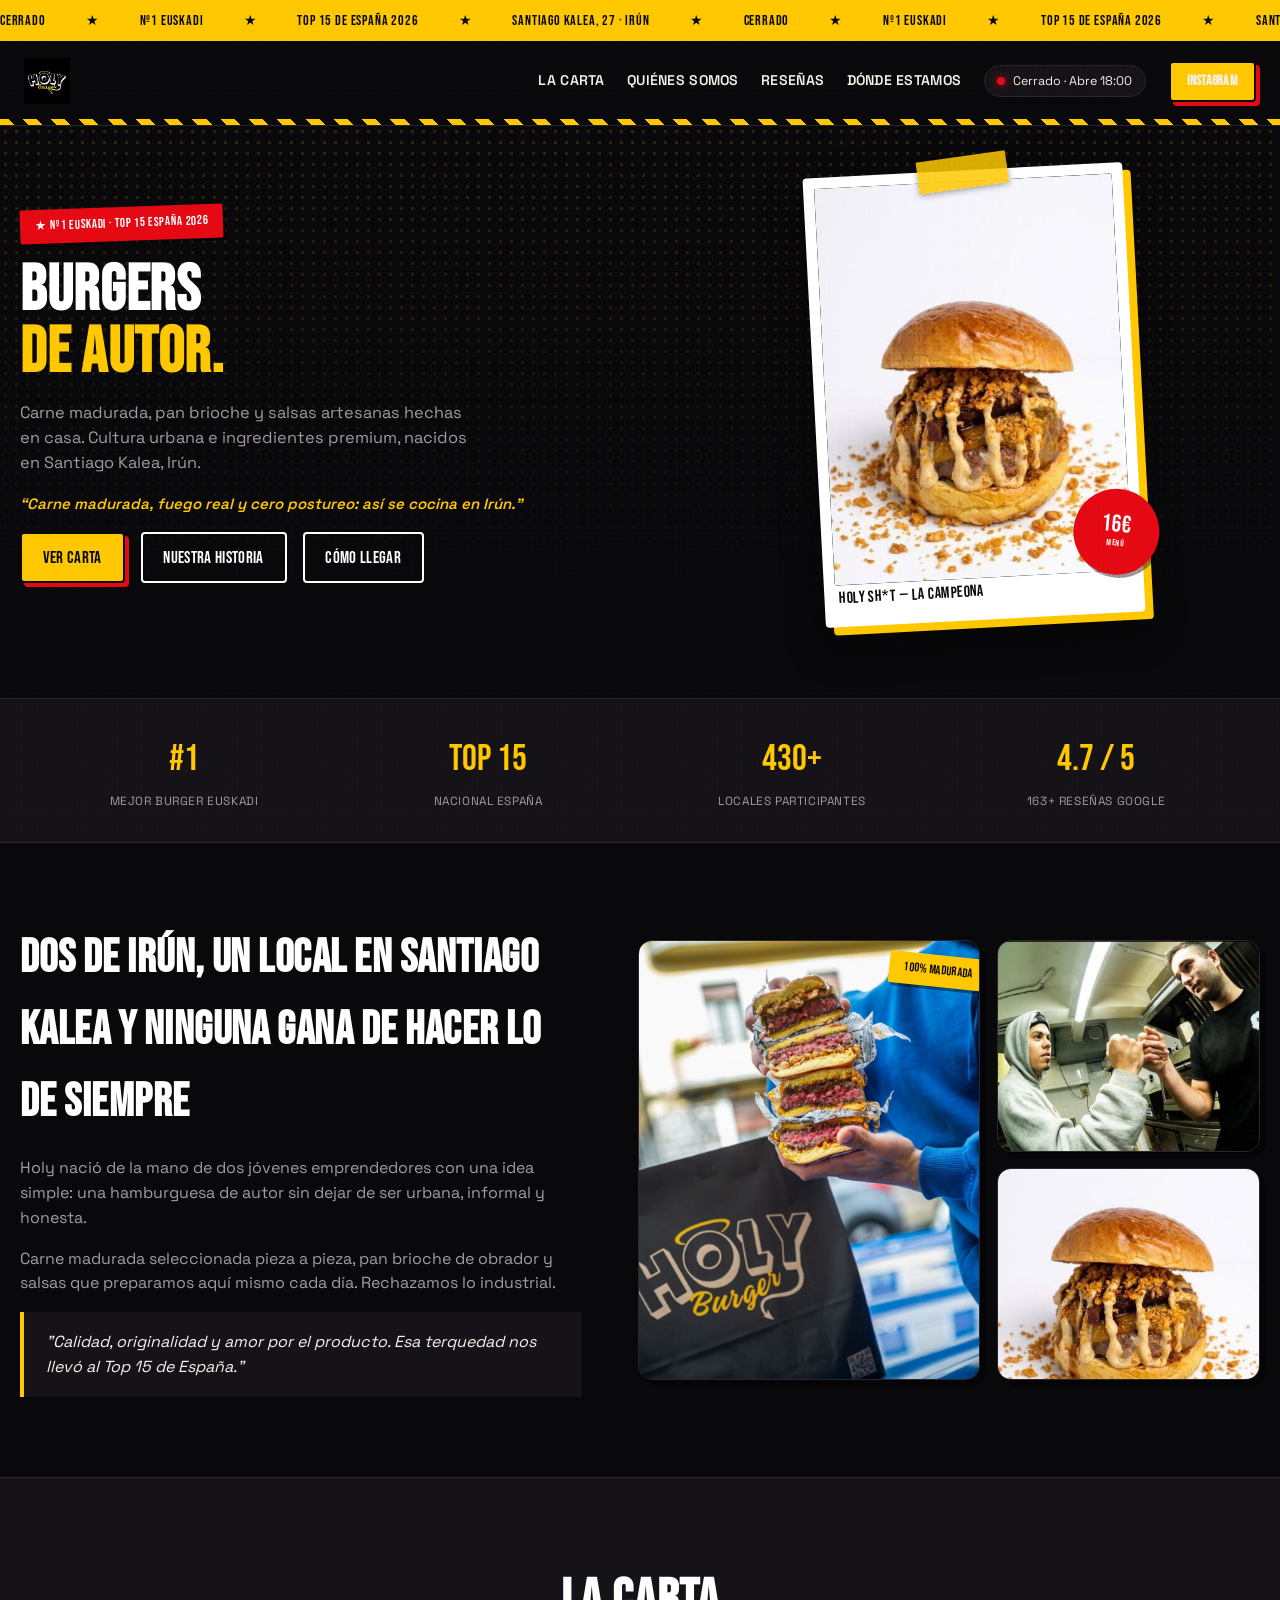
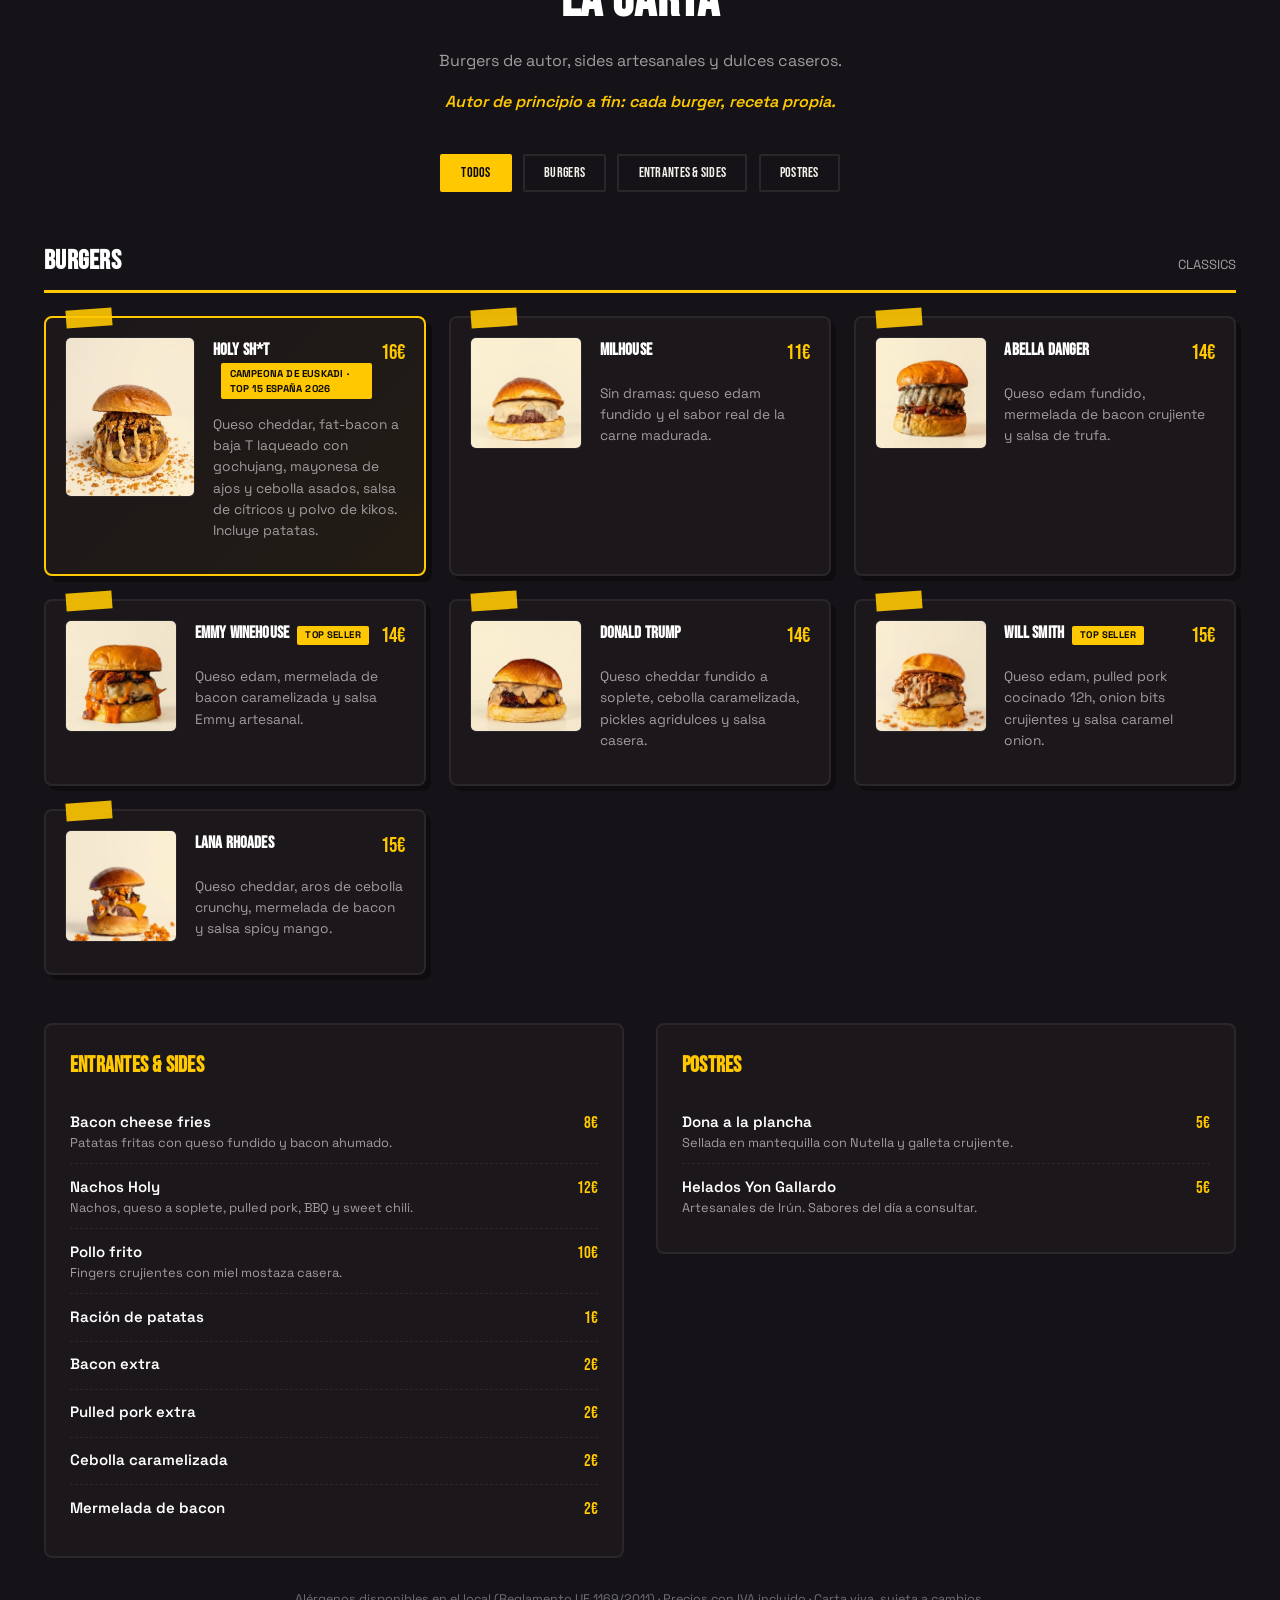
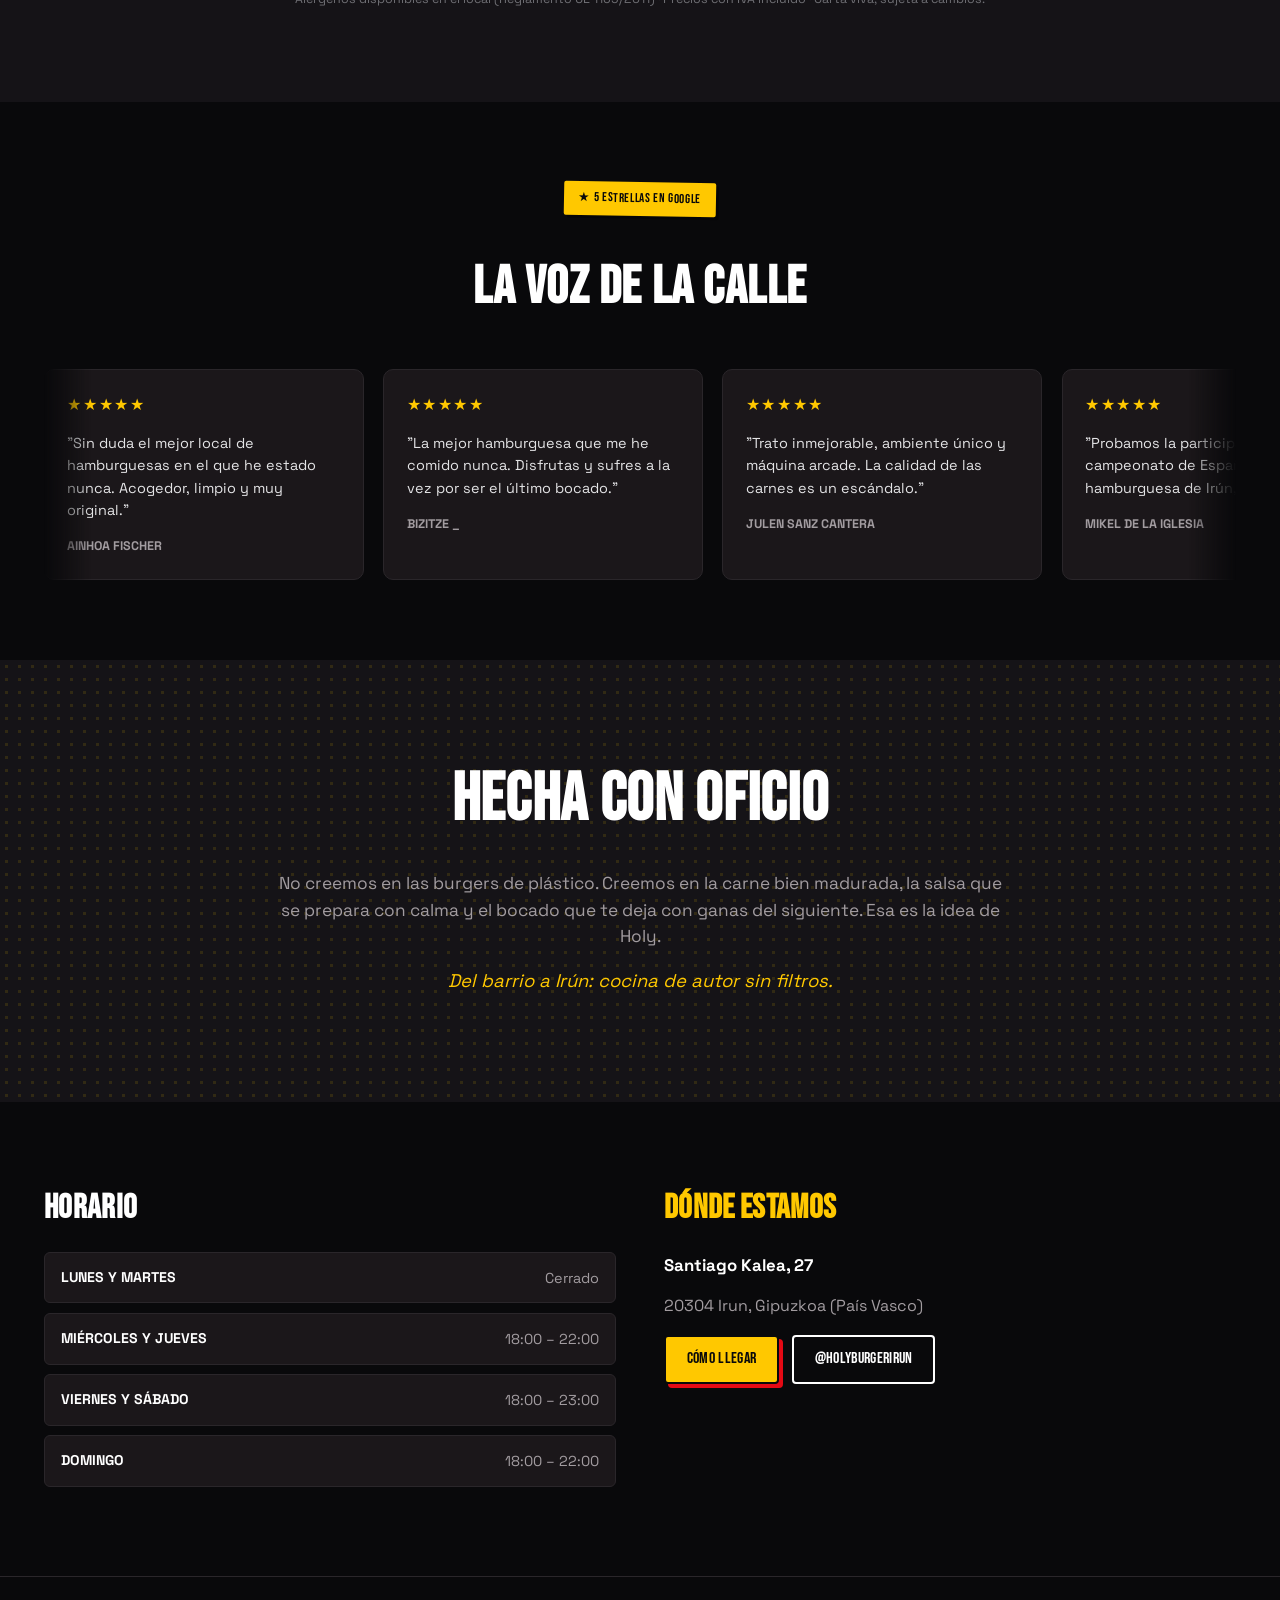
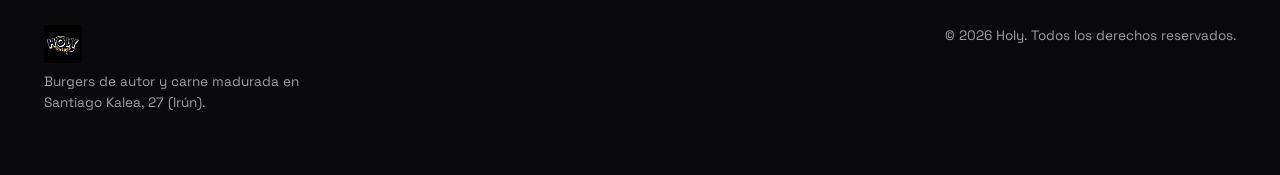
==== commit 03c048cf: "Actualizacion de diseño y fotos de Holy Burger" ====
--- a/index.html
+++ b/index.html
@@ -1,1304 +1,390 @@
 <!DOCTYPE html>
-<html lang="es" class="scroll-smooth">
+<html>
 <head>
-  <meta charset="UTF-8">
-  <meta name="viewport" content="width=device-width, initial-scale=1.0, maximum-scale=1.0, user-scalable=no">
+  <meta charset="utf-8">
   <title>Holy | Hamburguesería de Autor en Irún</title>
-
-  <!-- SEO & Geo Local -->
-  <meta name="description" content="Holy: hamburguesería de autor en Irún con carne 100% vaca premium e ingredientes caseros. Mejor Hamburguesa de Euskadi y Top 15 España 2026. Santiago Kalea, 27.">
-  <meta name="author" content="Holy">
-  <meta name="theme-color" content="#09090b">
-  <meta name="robots" content="index, follow, max-image-preview:large">
-  <link rel="canonical" href="https://holyburgerirun.com/">
-  <link rel="alternate" hreflang="es-ES" href="https://holyburgerirun.com/">
-  <link rel="alternate" hreflang="fr-FR" href="https://holyburgerirun.com/fr/">
-  <link rel="alternate" hreflang="x-default" href="https://holyburgerirun.com/">
-
-  <!-- FAVICON -->
-  <link rel="icon" type="image/jpeg" href="img/LOGO.jpg">
-  <link rel="icon" type="image/png" sizes="192x192" href="img/icon-192.png">
-  <link rel="apple-touch-icon" href="img/icon-192.png">
-
-  <!-- PWA / AÑADIR A PANTALLA DE INICIO -->
-  <link rel="manifest" href="manifest.json">
-  <meta name="mobile-web-app-capable" content="yes">
-  <meta name="apple-mobile-web-app-capable" content="yes">
-  <meta name="apple-mobile-web-app-status-bar-style" content="black-translucent">
-  <meta name="apple-mobile-web-app-title" content="Holy">
-
-  <!-- Open Graph -->
-  <meta property="og:type" content="restaurant.restaurant">
-  <meta property="og:site_name" content="Holy Irún">
-  <meta property="og:locale" content="es_ES">
-  <meta property="og:url" content="https://holyburgerirun.com/">
-  <meta property="og:title" content="Holy | Mejor Hamburguesa de Euskadi · Top 15 de España">
-  <meta property="og:description" content="Hamburguesas de autor con ingredientes caseros y carne 100% vaca premium. Santiago Kalea, 27 · Irún (Gipuzkoa).">
-  <meta property="og:image" content="https://holyburgerirun.com/img/og-image.jpg">
-  <meta property="og:image:width" content="1200">
-  <meta property="og:image:height" content="630">
-  <meta property="og:image:type" content="image/jpeg">
-  <meta name="twitter:card" content="summary_large_image">
-
-  <!-- Schema.org JSON-LD -->
-  <script type="application/ld+json">
-  {
-    "@context": "https://schema.org",
-    "@type": "Restaurant",
-    "@id": "https://holyburgerirun.com/#restaurant",
-    "name": "Holy",
-    "alternateName": "Holy Burger Irún",
-    "url": "https://holyburgerirun.com/",
-    "image": "https://holyburgerirun.com/img/foto-premio.JPG",
-    "logo": "https://holyburgerirun.com/img/LOGO.jpg",
-    "description": "Hamburguesería de autor en Irún. Mejor Hamburguesa de Euskadi y Top 15 de España en Best Burger Spain 2026 con la Holy Sh*t.",
-    "address": {
-      "@type": "PostalAddress",
-      "streetAddress": "Santiago Kalea, 27",
-      "addressLocality": "Irun",
-      "addressRegion": "Gipuzkoa",
-      "postalCode": "20304",
-      "addressCountry": "ES"
-    },
-    "geo": {
-      "@type": "GeoCoordinates",
-      "latitude": 43.3412759,
-      "longitude": -1.7868546
-    },
-    "servesCuisine": ["Hamburguesas", "Street Food", "Americana"],
-    "priceRange": "€€",
-    "currenciesAccepted": "EUR",
-    "paymentAccepted": "Efectivo, Tarjeta de crédito, Contactless",
-    "acceptsReservations": "False",
-    "hasMenu": "https://holyburgerirun.com/#menu",
-    "openingHoursSpecification": [
-      {
-        "@type": "OpeningHoursSpecification",
-        "dayOfWeek": ["Wednesday", "Thursday", "Sunday"],
-        "opens": "18:00",
-        "closes": "22:00"
-      },
-      {
-        "@type": "OpeningHoursSpecification",
-        "dayOfWeek": ["Friday", "Saturday"],
-        "opens": "18:00",
-        "closes": "23:00"
-      }
-    ],
-    "award": [
-      "Mejor Hamburguesa de País Vasco - Best Burger Spain 2026",
-      "Top 15 Nacional - Best Burger Spain 2026"
-    ],
-    "aggregateRating": {
-      "@type": "AggregateRating",
-      "ratingValue": "4.7",
-      "reviewCount": "163",
-      "bestRating": "5",
-      "worstRating": "1"
-    },
-    "hasMap": "https://maps.google.com/?q=43.3412759,-1.7868546",
-    "sameAs": [
-      "https://www.instagram.com/holyburgerirun",
-      "https://www.google.com/maps/place/?q=place_id:ChIJ6xGPJQAJUQ0RCYyl2YRZp2U"
-    ]
-  }
-  </script>
-
-  <!-- Schema.org JSON-LD: Menu completo con precios -->
-  <script type="application/ld+json">
-  {
-    "@context": "https://schema.org",
-    "@type": "Menu",
-    "@id": "https://holyburgerirun.com/#menu",
-    "name": "Carta de Holy",
-    "inLanguage": "es",
-    "hasMenuSection": [
-      {
-        "@type": "MenuSection",
-        "name": "Burgers",
-        "hasMenuItem": [
-          {
-            "@type": "MenuItem",
-            "name": "Holy Sh*t",
-            "description": "Queso cheddar, Fat-bacon a baja temperatura laqueado con Gochujang, mayonesa de ajos y cebolla asados, salsa de cítricos y polvo de kikos picantes. Incluye patatas.",
-            "offers": { "@type": "Offer", "price": "16", "priceCurrency": "EUR" }
-          },
-          {
-            "@type": "MenuItem",
-            "name": "Milhouse",
-            "description": "Queso edam fundido y el sabor real de la carne, sin complicaciones.",
-            "offers": { "@type": "Offer", "price": "11", "priceCurrency": "EUR" }
-          },
-          {
-            "@type": "MenuItem",
-            "name": "Abella Danger",
-            "description": "Queso Edam fundido, mermelada de bacon crujiente y salsa de trufa.",
-            "offers": { "@type": "Offer", "price": "14", "priceCurrency": "EUR" }
-          },
-          {
-            "@type": "MenuItem",
-            "name": "Emmy Winehouse",
-            "description": "Queso Edam, mermelada de bacon caramelizada y salsa Emmy artesanal.",
-            "offers": { "@type": "Offer", "price": "14", "priceCurrency": "EUR" }
-          },
-          {
-            "@type": "MenuItem",
-            "name": "Donald Trump",
-            "description": "Queso Cheddar fundido a soplete, cebolla caramelizada, pickles agridulces y salsa casera Trump.",
-            "offers": { "@type": "Offer", "price": "14", "priceCurrency": "EUR" }
-          },
-          {
-            "@type": "MenuItem",
-            "name": "Will Smith",
-            "description": "Queso Edam, pulled pork cocinado 12h, onion bits crujientes y salsa caramel onion.",
-            "offers": { "@type": "Offer", "price": "15", "priceCurrency": "EUR" }
-          },
-          {
-            "@type": "MenuItem",
-            "name": "Lana Rhoades",
-            "description": "Queso Cheddar, aros de cebolla crunchy, mermelada de bacon y salsa spicy mango picante.",
-            "offers": { "@type": "Offer", "price": "15", "priceCurrency": "EUR" }
-          }
-        ]
-      },
-      {
-        "@type": "MenuSection",
-        "name": "Entrantes",
-        "hasMenuItem": [
-          {
-            "@type": "MenuItem",
-            "name": "Bacon cheese fries",
-            "description": "Patatas fritas crujientes con queso fundido y bacon ahumado.",
-            "offers": { "@type": "Offer", "price": "8", "priceCurrency": "EUR" }
-          },
-          {
-            "@type": "MenuItem",
-            "name": "Nachos Holy",
-            "description": "Nachos, queso fundido a soplete, pulled pork, BBQ, miel mostaza y sweet chili.",
-            "offers": { "@type": "Offer", "price": "12", "priceCurrency": "EUR" }
-          },
-          {
-            "@type": "MenuItem",
-            "name": "Pollo frito",
-            "description": "Fingers crujientes de pollo con salsa miel mostaza casera.",
-            "offers": { "@type": "Offer", "price": "10", "priceCurrency": "EUR" }
-          }
-        ]
-      },
-      {
-        "@type": "MenuSection",
-        "name": "Complementos",
-        "hasMenuItem": [
-          { "@type": "MenuItem", "name": "Bacon", "offers": { "@type": "Offer", "price": "2", "priceCurrency": "EUR" } },
-          { "@type": "MenuItem", "name": "Mermelada de bacon", "offers": { "@type": "Offer", "price": "2", "priceCurrency": "EUR" } },
-          { "@type": "MenuItem", "name": "Pulled pork", "offers": { "@type": "Offer", "price": "2", "priceCurrency": "EUR" } },
-          { "@type": "MenuItem", "name": "Cebolla caramelizada", "offers": { "@type": "Offer", "price": "2", "priceCurrency": "EUR" } },
-          { "@type": "MenuItem", "name": "Ración de patatas", "offers": { "@type": "Offer", "price": "1", "priceCurrency": "EUR" } }
-        ]
-      },
-      {
-        "@type": "MenuSection",
-        "name": "Postres",
-        "hasMenuItem": [
-          {
-            "@type": "MenuItem",
-            "name": "Dona a la plancha",
-            "description": "Sellada en mantequilla con Nutella y galleta crujiente.",
-            "offers": { "@type": "Offer", "price": "5", "priceCurrency": "EUR" }
-          },
-          {
-            "@type": "MenuItem",
-            "name": "Helados Yon Gallardo",
-            "description": "Artesanales de Irún. Sabores del día a consultar.",
-            "offers": { "@type": "Offer", "price": "5", "priceCurrency": "EUR" }
-          }
-        ]
-      }
-    ]
-  }
-  </script>
-
-  <!-- Schema.org JSON-LD: FAQPage -->
-  <script type="application/ld+json">
-  {
-    "@context": "https://schema.org",
-    "@type": "FAQPage",
-    "mainEntity": [
-      {
-        "@type": "Question",
-        "name": "¿Tenéis servicio de entrega a domicilio propio?",
-        "acceptedAnswer": {
-          "@type": "Answer",
-          "text": "No disponemos de reparto a domicilio propio. Preparamos tu comanda para recoger directamente en el local (Take Away) recién salida de la plancha."
-        }
-      },
-      {
-        "@type": "Question",
-        "name": "¿Se puede reservar mesa?",
-        "acceptedAnswer": {
-          "@type": "Answer",
-          "text": "Los viernes y sábados no se aceptan reservas: el servicio se realiza estrictamente por orden de llegada tanto en sala como en terraza. De miércoles a jueves y domingos, atendemos con total fluidez en el local."
-        }
-      },
-      {
-        "@type": "Question",
-        "name": "¿Qué incluye la burger Holy Sh*t?",
-        "acceptedAnswer": {
-          "@type": "Answer",
-          "text": "Es nuestra burger premiada como Mejor Hamburguesa de Euskadi: queso cheddar, Fat-bacon a baja temperatura laqueado con Gochujang, mayonesa de ajos y cebolla asados, salsa de cítricos y polvo de kikos picantes. Incluye ración de patatas."
-        }
-      },
-      {
-        "@type": "Question",
-        "name": "¿Dónde puedo aparcar cerca?",
-        "acceptedAnswer": {
-          "@type": "Answer",
-          "text": "Estamos en pleno centro de Irún, donde el aparcamiento en superficie es limitado. Te recomendamos tirar de los parkings públicos del centro y venir con algo de margen."
-        }
-      },
-      {
-        "@type": "Question",
-        "name": "¿La carta cambia?",
-        "acceptedAnswer": {
-          "@type": "Answer",
-          "text": "Sí. Trabajamos con una carta viva y vamos rotando propuestas y ediciones especiales. Si vienes a por una burger concreta, échale un ojo antes a nuestro Instagram."
-        }
-      },
-      {
-        "@type": "Question",
-        "name": "¿Tenéis información de alérgenos?",
-        "acceptedAnswer": {
-          "@type": "Answer",
-          "text": "Sí, disponemos de la información completa de alérgenos de todos nuestros platos en el local. Pídesela a nuestro equipo antes de hacer tu pedido y te la facilitamos sin problema."
-        }
-      }
-    ]
-  }
-  </script>
-
-  <!-- GOOGLE ANALYTICS (GA4): cuando tengas tu Measurement ID (formato G-XXXXXXXXXX), sustituye las DOS apariciones de G-XXXXXXXXXX por tu ID real, y quita las marcas de comentario que envuelven el bloque de scripts de abajo. -->
-  <!--
-  <script async src="https://www.googletagmanager.com/gtag/js?id=G-XXXXXXXXXX"></script>
-  <script>
-    window.dataLayer = window.dataLayer || [];
-    function gtag(){dataLayer.push(arguments);}
-    gtag('js', new Date());
-    gtag('config', 'G-XXXXXXXXXX');
-  </script>
-  -->
-
-  <!-- Google Fonts -->
-  <link rel="preconnect" href="https://fonts.googleapis.com">
-  <link rel="preconnect" href="https://fonts.gstatic.com" crossorigin>
-  <link rel="preload" as="style" fetchpriority="high" href="https://fonts.googleapis.com/css2?family=Bebas+Neue&family=Plus+Jakarta+Sans:ital,wght@0,400;0,600;0,700;0,800;1,400&family=Shrikhand&family=Playfair+Display:ital,wght@1,700&display=swap">
-  <link href="https://fonts.googleapis.com/css2?family=Bebas+Neue&family=Plus+Jakarta+Sans:ital,wght@0,400;0,600;0,700;0,800;1,400&family=Shrikhand&family=Playfair+Display:ital,wght@1,700&display=swap" rel="stylesheet" fetchpriority="high">
-
-  <link rel="stylesheet" href="styles.css">
+  <style>
+    * { margin: 0; padding: 0; box-sizing: border-box; }
+    body { background: #09090b; display: flex; align-items: center; justify-content: center; min-height: 100vh; font-family: -apple-system, BlinkMacSystemFont, sans-serif; }
+    #__bundler_loading { position: fixed; bottom: 20px; right: 20px; font: 13px/1.4 -apple-system, BlinkMacSystemFont, sans-serif; color: #666; background: #fff; padding: 8px 14px; border-radius: 8px; box-shadow: 0 1px 4px rgba(0,0,0,0.12); z-index: 10000; }
+    #__bundler_thumbnail { position: fixed; inset: 0; width: 100%; height: 100%; display: flex; align-items: center; justify-content: center; background: #09090b; z-index: 9999; }
+    #__bundler_thumbnail svg { width: 100%; height: 100%; object-fit: contain; }
+    #__bundler_placeholder { color: #999; font-size: 14px; }
+  </style>
+  <noscript>
+    <style>#__bundler_loading { display: none; }</style>
+    <div style="position:fixed;bottom:12px;left:12px;font:13px/1.4 -apple-system,BlinkMacSystemFont,sans-serif;color:#999;background:rgba(255,255,255,0.9);padding:6px 12px;border-radius:6px;box-shadow:0 1px 4px rgba(0,0,0,0.08);z-index:10000;">
+      This page requires JavaScript to display.
+    </div>
+  </noscript>
 </head>
 <body>
-
-  <a href="#main" class="skip-link">Saltar al contenido principal</a>
-
-  <!-- TOP PROMO -->
-  <aside class="topbar">
-    MEJOR HAMBURGUESA DE EUSKADI • TOP 15 DE ESPAÑA (BEST BURGER SPAIN 2026) | SANTIAGO KALEA, 27 (IRÚN)
-  </aside>
-
-  <!-- NAVBAR CON LOGO -->
-  <header class="navbar">
-    <div class="container navbar-inner">
-      <a href="#" class="brand-logo-wrap" aria-label="Holy, inicio">
-        <img src="img/LOGO.jpg" alt="Holy" class="brand-logo-img" width="540" height="540">
-      </a>
-      <div class="live-badge" id="liveBadge" aria-live="polite">
-        <span class="live-dot" id="liveDot" aria-hidden="true"></span>
-        <span id="liveBadgeText">Comprobando horario…</span>
-      </div>
-      <button class="nav-toggle" id="navToggle" aria-label="Abrir menú" aria-expanded="false" aria-controls="navMenu">☰</button>
-      <ul class="nav-menu" id="navMenu">
-        <li><a href="#menu">La Carta</a></li>
-        <li><a href="#historia">Quiénes Somos</a></li>
-        <li><a href="#premios">El Premio</a></li>
-        <li><a href="#opiniones">Reseñas</a></li>
-        <li><a href="#horarios">Horarios</a></li>
-        <li><a href="#ubicacion">Dónde Estamos</a></li>
-        <li><a href="fr/" class="lang-switch" hreflang="fr" lang="fr" aria-label="Voir le site en français">FR</a></li>
-        <li><a href="https://instagram.com/holyburgerirun" target="_blank" rel="noopener" class="btn btn-primary" style="font-size: 1rem; padding: 0.5rem 1.2rem;" data-track="click_instagram_nav">INSTAGRAM</a></li>
-      </ul>
-    </div>
-    <div class="damero-strip"></div>
-  </header>
-
-  <main id="main">
-
-  <!-- HERO SECTION -->
-  <section class="hero">
-    <div class="container hero-grid">
-      <div>
-        <span class="badge-award">Nº1 Euskadi · Top 15 España 2026</span>
-        <h1 class="hero-title">
-          HAMBURGUESAS <span>DE AUTOR.</span>
-        </h1>
-        <p class="hero-desc">
-          Nacidos en Irún para romper con lo convencional: ingredientes caseros al momento, carne 100% vaca premium y sabor sin rodeos.
-        </p>
-        <div class="hero-actions">
-          <a href="#menu" class="btn btn-primary" data-track="click_ver_carta_hero">
-            VER CARTA
-          </a>
-          <a href="#ubicacion" class="btn btn-outline" data-track="click_como_llegar_hero">
-            CÓMO LLEGAR
-          </a>
-        </div>
-      </div>
-      <div class="hero-image-wrap">
-        <picture>
-          <source srcset="img/foto-premio.webp" type="image/webp">
-          <img class="hero-img"
-               src="img/foto-premio.JPG"
-               onerror="this.onerror=null; this.src='img/holy-shit.JPG'"
-               alt="Hamburguesa Holy Sh*t, premiada en Best Burger Spain 2026"
-               width="600" height="480"
-               loading="eager" decoding="async" fetchpriority="high">
-        </picture>
-        <div class="award-seal" aria-hidden="true">
-          <div class="award-seal-text">
-            <span class="line-top">Best Burger</span>
-            <span class="line-big">TOP 15</span>
-            <span class="line-bottom">España · 2026</span>
-          </div>
-        </div>
-      </div>
-    </div>
-  </section>
-
-  <!-- STATS -->
-  <section class="stats-strip">
-    <div class="container stats-grid">
-      <div>
-        <div class="stat-number font-display">#1</div>
-        <div class="stat-label">Mejor Burger Euskadi</div>
-      </div>
-      <div>
-        <div class="stat-number font-display">TOP 15</div>
-        <div class="stat-label">Nacional España</div>
-      </div>
-      <div>
-        <div class="stat-number font-display">430+</div>
-        <div class="stat-label">Locales Participantes</div>
-      </div>
-      <div>
-        <div class="stat-number font-display">4.7&nbsp;/&nbsp;5</div>
-        <div class="stat-label">163+&nbsp;Reseñas en Google</div>
-      </div>
-    </div>
-  </section>
-
-  <!-- QUIÉNES SOMOS -->
-  <section class="section-padding" id="historia" style="background: var(--bg-surface);">
-    <div class="container story-grid reveal">
-      <div class="story-content">
-        <h2 style="font-size: clamp(2.3rem, 4.5vw, 3.8rem); margin: 0.8rem 0 1.2rem;">
-          DOS JÓVENES DE IRÚN, UN LOCAL EN SANTIAGO KALEA Y NINGUNA GANA DE HACER LO DE SIEMPRE
-        </h2>
-        <p>
-          Holy nació en Irún de la mano de dos jóvenes emprendedores apasionados por la gastronomía, con una idea muy simple: que una hamburguesa podía ser una propuesta de autor sin dejar de ser urbana, informal y honesta.
-        </p>
-        <p>
-          El corazón de todo es el producto. Trabajamos carne 100% vaca premium y cuidamos cada paso, desde la selección de las piezas hasta los acompañamientos. Rechazamos lo industrial: buena parte de nuestros ingredientes son caseros y se preparan aquí mismo, en el local.
-        </p>
-
-        <div class="story-highlight-box">
-          <p>
-            En una ciudad donde la oferta suele tirar a lo clásico, queríamos algo distinto: calidad, originalidad y amor por el producto. Esa terquedad nos ha llevado al Top 15 de España.
-          </p>
-        </div>
-      </div>
-
-      <div class="story-img-wrap">
-        <picture>
-          <source srcset="img/holy-shit.webp" type="image/webp">
-          <img src="img/holy-shit.JPG"
-               onerror="this.onerror=null; this.src='img/foto-premio.JPG'"
-               alt="Hamburguesa artesanal de Holy en Irún"
-               width="469" height="604"
-               loading="lazy" decoding="async"
-               style="cursor: zoom-in;" tabindex="0" role="button"
-               aria-label="Ampliar foto de la hamburguesa artesanal de Holy"
-               onclick="openPhotoLightbox(this.src, this.alt)"
-               onkeydown="if(event.key==='Enter'||event.key===' '){event.preventDefault();this.click();}">
-        </picture>
-        <figure class="founders-polaroid" tabindex="0" role="button" aria-label="Ampliar foto de los fundadores de Holy en la cocina" onclick="openPhotoLightbox('img/holy-primer-dia.JPG', 'Los dos fundadores de Holy en la cocina del local')" onkeydown="if(event.key==='Enter'||event.key===' '){event.preventDefault();this.click();}" style="cursor: zoom-in;">
-          <picture>
-            <source srcset="img/holy-primer-dia.webp" type="image/webp">
-            <img src="img/holy-primer-dia.JPG" alt="Los dos fundadores de Holy en la cocina del local" loading="lazy" decoding="async" width="150" height="110">
-          </picture>
-          <figcaption>Los primeros días</figcaption>
-        </figure>
-      </div>
-    </div>
-  </section>
-
-  <!-- SECCIÓN CARTA COMPLETA -->
-  <section class="section-padding" id="menu">
-    <div class="container">
-      
-      <div class="menu-header-banner reveal">
-        <h2 class="menu-main-title">Menu</h2>
-        <p style="color: var(--text-muted); font-size: 1.05rem; margin-top: 0.5rem;">Burgers de autor, entrantes artesanales y dulces caseros.</p>
-      </div>
-
-      <div class="menu-filter-tabs reveal" role="tablist" aria-label="Filtrar la carta">
-        <button type="button" class="filter-tab active" data-filter="all" role="tab" aria-selected="true">Todos</button>
-        <button type="button" class="filter-tab" data-filter="burgers" role="tab" aria-selected="false">Burgers</button>
-        <button type="button" class="filter-tab" data-filter="entrantes" role="tab" aria-selected="false">Entrantes</button>
-        <button type="button" class="filter-tab" data-filter="complementos" role="tab" aria-selected="false">Complementos &amp; Salsas</button>
-        <button type="button" class="filter-tab" data-filter="postres" role="tab" aria-selected="false">Postres</button>
-      </div>
-
-      <div class="menu-layout" id="menuLayout">
-        
-        <!-- BURGERS -->
-        <div class="menu-group" data-menu-group="burgers">
-          <div class="category-title-row">
-            <h3>Burgers</h3>
-            <span>Classics</span>
-          </div>
-
-          <div class="burger-items-list">
-            
-            <article class="burger-item-card holy-highlight">
-              <div class="burger-item-thumb">
-                <img src="img/holy-shit-thumb.jpg" srcset="img/holy-shit-thumb.jpg 1x, img/holy-shit-thumb@2x.jpg 2x" alt="Holy Sh*t Burger" loading="lazy" width="105" height="105" decoding="async">
-              </div>
-              <div>
-                <div class="burger-item-header">
-                  <div class="burger-item-title">
-                    Holy Sh*t
-                    <span class="badge-ribbon">Campeona Euskadi</span>
-                  </div>
-                  <div class="burger-item-price">16€</div>
-                </div>
-                <p class="burger-item-desc">
-                  Queso cheddar, Fat-bacon a baja T laqueado con Gochujang, mayonesa de ajos y cebolla asados, salsa de cítricos y polvo de kikos picantes. <em style="color: #fca5a5; font-size: 0.8rem; display: block; margin-top: 0.2rem;">*Incluye patatas</em>
-                </p>
-              </div>
-            </article>
-
-            <article class="burger-item-card">
-              <div class="burger-item-thumb">
-                <img src="img/milhouse-thumb.jpg" srcset="img/milhouse-thumb.jpg 1x, img/milhouse-thumb@2x.jpg 2x" alt="Milhouse Burger" loading="lazy" width="105" height="105" decoding="async">
-              </div>
-              <div>
-                <div class="burger-item-header">
-                  <div class="burger-item-title">Milhouse</div>
-                  <div class="burger-item-price">11€</div>
-                </div>
-                <p class="burger-item-desc">
-                  Sin dramas ni complicación: solo tú, el queso edam fundido y el sabor real de la carne.
-                </p>
-              </div>
-            </article>
-
-            <article class="burger-item-card">
-              <div class="burger-item-thumb">
-                <img src="img/abella-thumb.jpg" srcset="img/abella-thumb.jpg 1x, img/abella-thumb@2x.jpg 2x" alt="Abella Danger Burger" loading="lazy" width="105" height="105" decoding="async">
-              </div>
-              <div>
-                <div class="burger-item-header">
-                  <div class="burger-item-title">Abella Danger</div>
-                  <div class="burger-item-price">14€</div>
-                </div>
-                <p class="burger-item-desc">
-                  Queso Edam fundido, mermelada de bacon crujiente y aroma inconfundible de salsa de trufa.
-                </p>
-              </div>
-            </article>
-
-            <article class="burger-item-card">
-              <div class="burger-item-thumb">
-                <img src="img/emmy-thumb.jpg" srcset="img/emmy-thumb.jpg 1x, img/emmy-thumb@2x.jpg 2x" alt="Emmy Winehouse Burger" loading="lazy" width="105" height="105" decoding="async">
-              </div>
-              <div>
-                <div class="burger-item-header">
-                  <div class="burger-item-title">
-                    Emmy Winehouse
-                    <span class="badge-topseller">Top Seller</span>
-                  </div>
-                  <div class="burger-item-price">14€</div>
-                </div>
-                <p class="burger-item-desc">
-                  Queso Edam, mermelada de bacon caramelizada y el golpe maestro de la salsa Emmy artesanal.
-                </p>
-              </div>
-            </article>
-
-            <article class="burger-item-card">
-              <div class="burger-item-thumb">
-                <img src="img/donald-trump-thumb.jpg" srcset="img/donald-trump-thumb.jpg 1x, img/donald-trump-thumb@2x.jpg 2x" alt="Donald Trump Burger" loading="lazy" width="105" height="105" decoding="async">
-              </div>
-              <div>
-                <div class="burger-item-header">
-                  <div class="burger-item-title">Donald Trump</div>
-                  <div class="burger-item-price">14€</div>
-                </div>
-                <p class="burger-item-desc">
-                  Queso Cheddar fundido a soplete, cebolla caramelizada, pickles agridulces y salsa casera Trump.
-                </p>
-              </div>
-            </article>
-
-            <article class="burger-item-card">
-              <div class="burger-item-thumb">
-                <img src="img/will-thumb.jpg" srcset="img/will-thumb.jpg 1x, img/will-thumb@2x.jpg 2x" alt="Will Smith Burger" loading="lazy" width="105" height="105" decoding="async">
-              </div>
-              <div>
-                <div class="burger-item-header">
-                  <div class="burger-item-title">
-                    Will Smith
-                    <span class="badge-topseller">Top Seller</span>
-                  </div>
-                  <div class="burger-item-price">15€</div>
-                </div>
-                <p class="burger-item-desc">
-                  Queso Edam, pulled pork meloso cocinado 12h, crujientes onion bits y salsa caramel onion.
-                </p>
-              </div>
-            </article>
-
-            <article class="burger-item-card">
-              <div class="burger-item-thumb">
-                <img src="img/lana-rhoades-thumb.jpg" srcset="img/lana-rhoades-thumb.jpg 1x, img/lana-rhoades-thumb@2x.jpg 2x" alt="Lana Rhoades Burger" loading="lazy" width="105" height="105" decoding="async">
-              </div>
-              <div>
-                <div class="burger-item-header">
-                  <div class="burger-item-title">Lana Rhoades</div>
-                  <div class="burger-item-price">15€</div>
-                </div>
-                <p class="burger-item-desc">
-                  Queso Cheddar, aros de cebolla crunchy, mermelada de bacon y salsa spicy mango picante.
-                </p>
-              </div>
-            </article>
-
-          </div>
-        </div>
-
-        <!-- ENTRANTES, COMPLEMENTOS, SALSAS Y POSTRES -->
-        <div class="sidebar-menu-wrap">
-          
-          <div class="retro-yellow-box menu-group" data-menu-group="entrantes">
-            <h3 class="retro-box-title">Entrantes</h3>
-            <div class="damero-inner"></div>
-
-            <ul class="retro-box-list">
-              <li class="retro-box-item">
-                <div>
-                  <h4>Bacon cheese fries</h4>
-                  <p>Patatas fritas crujientes con queso fundido y bacon ahumado.</p>
-                </div>
-                <div class="retro-box-price">8€</div>
-              </li>
-              <li class="retro-box-item">
-                <div>
-                  <h4>Nachos Holy</h4>
-                  <p>Nachos, queso fundido a soplete, pulled pork, BBQ, miel mostaza y sweet chili.</p>
-                </div>
-                <div class="retro-box-price">12€</div>
-              </li>
-              <li class="retro-box-item">
-                <div>
-                  <h4>Pollo frito</h4>
-                  <p>Fingers crujientes de pollo con salsa miel mostaza casera.</p>
-                </div>
-                <div class="retro-box-price">10€</div>
-              </li>
-            </ul>
-          </div>
-
-          <div class="retro-yellow-box menu-group" data-menu-group="complementos">
-            <h3 class="retro-box-title">Complementos</h3>
-            <div class="damero-inner"></div>
-
-            <ul class="retro-box-list" style="margin-top: 1rem; gap: 0.8rem;">
-              <li class="retro-box-item">
-                <div><h4>Bacon</h4></div>
-                <div class="retro-box-price">2€</div>
-              </li>
-              <li class="retro-box-item">
-                <div><h4>Mermelada de bacon</h4></div>
-                <div class="retro-box-price">2€</div>
-              </li>
-              <li class="retro-box-item">
-                <div><h4>Pulled pork</h4></div>
-                <div class="retro-box-price">2€</div>
-              </li>
-              <li class="retro-box-item">
-                <div><h4>Cebolla caramelizada</h4></div>
-                <div class="retro-box-price">2€</div>
-              </li>
-            </ul>
-          </div>
-
-          <div class="extras-panel">
-            <div class="extras-grid menu-group" data-menu-group="complementos">
-              <div>
-                <div class="sun-badge-patatas">
-                  <span>Patatas</span>
-                  <span>+1€</span>
-                </div>
-              </div>
-              <div>
-                <div style="display: flex; justify-content: space-between; align-items: baseline; margin-bottom: 0.6rem;">
-                  <h4 class="font-display" style="font-size: 1.8rem; color: #fff;">SALSAS</h4>
-                  <span style="font-family: var(--font-retro-heavy); color: var(--brand-yellow); font-size: 1.3rem;">+1€</span>
-                </div>
-                <ul class="sauces-list">
-                  <li>• Mayonesa trufada</li>
-                  <li>• Miel mostaza</li>
-                  <li>• Salsa cebolla caramelizada</li>
-                  <li>• Barbacoa artesana</li>
-                </ul>
-              </div>
-            </div>
-
-            <div class="dessert-box menu-group" data-menu-group="postres">
-              <h4 class="dessert-title">Postres</h4>
-              
-              <div class="dessert-item">
-                <div>
-                  <h5>Dona a la plancha</h5>
-                  <p class="dessert-desc">Sellada en mantequilla con Nutella y galleta crujiente.</p>
-                </div>
-                <span>5€</span>
-              </div>
-
-              <div class="dessert-item" style="margin-bottom: 0;">
-                <div>
-                  <h5>Helados Yon Gallardo</h5>
-                  <p class="dessert-desc">Artesanales de Irún. ¡Consulta sabores del día!</p>
-                </div>
-                <span>5€</span>
-              </div>
-            </div>
-
-          </div>
-
-        </div>
-
-      </div>
-
-      <div class="menu-notice">
-        <p>
-          <strong>Alérgenos:</strong> disponemos de la información completa de alérgenos de todos nuestros platos en el local (Reglamento UE 1169/2011). Pídesela a nuestro equipo antes de hacer tu pedido.
-        </p>
-        <p>
-          <strong>Precios:</strong> IVA incluido.
-        </p>
-        <p>
-          <strong>Carta viva:</strong> vamos rotando propuestas y ediciones especiales, así que algunos platos y precios pueden variar respecto a lo publicado aquí. Lo último, siempre en <a href="https://instagram.com/holyburgerirun" target="_blank" rel="noopener" style="color: var(--brand-yellow); text-decoration: underline;">nuestro Instagram</a>.
-        </p>
-      </div>
-    </div>
-  </section>
-
-  <!-- RESEÑAS 5 ESTRELLAS -->
-  <section class="multi-carousel-section" id="opiniones">
-    <div class="container" style="text-align: center; margin-bottom: 2.5rem;">
-      <span class="badge-award">5 Estrellas en Google</span>
-      <h2 style="font-size: clamp(2.3rem, 5vw, 3.8rem); margin-top: 0.5rem;">LA EXPERIENCIA DE NUESTROS CLIENTES</h2>
-      <p style="color: var(--text-muted); font-size: 0.95rem;">Reseñas 100% verificadas en Google Maps.</p>
-    </div>
-
-    <div class="container">
-      <div class="carousel-viewport" id="carouselViewport">
-        <div class="carousel-track" id="carouselTrack">
-          
-          <div class="multi-review-card">
-            <div class="multi-review-stars">★★★★★</div>
-            <p class="multi-review-quote">"Fuimos el viernes, no sabíamos si tendríamos sitio, ya que la noticia del top 15 de España estaba muy reciente. Una experiencia increíble."</p>
-            <div class="multi-review-footer" data-initial="B">
-              <div class="multi-review-footer-text">
-                <div class="multi-review-author">Beatriz Martinez</div>
-                <div class="multi-review-date">Hace 1 mes</div>
-              </div>
-            </div>
-          </div>
-
-          <div class="multi-review-card">
-            <div class="multi-review-stars">★★★★★</div>
-            <p class="multi-review-quote">"Sin duda el mejor local de hamburguesas en el que he estado nunca. El lugar es muy acogedor, limpio y cuidado, con un toque moderno y muy original."</p>
-            <div class="multi-review-footer" data-initial="A">
-              <div class="multi-review-footer-text">
-                <div class="multi-review-author">Ainhoa Fischer</div>
-                <div class="multi-review-date">Hace 1 año</div>
-              </div>
-            </div>
-          </div>
-
-          <div class="multi-review-card">
-            <div class="multi-review-stars">★★★★★</div>
-            <p class="multi-review-quote">"Probamos la participante del campeonato de España y para mí personalmente es la mejor hamburguesa de Irún. Tiene una mezcla de sabores muy buena y lograda."</p>
-            <div class="multi-review-footer" data-initial="M">
-              <div class="multi-review-footer-text">
-                <div class="multi-review-author">Mikel de la Iglesia Silva</div>
-                <div class="multi-review-date">Hace 4 meses</div>
-              </div>
-            </div>
-          </div>
-
-          <div class="multi-review-card">
-            <div class="multi-review-stars">★★★★★</div>
-            <p class="multi-review-quote">"Sin duda la mejor hamburguesería de Irún y alrededores. Hemos estado un par de veces y la calidad de las hamburguesas es inmejorable. Los camareros muy majos y atentos. ZORIONAK EQUIPO."</p>
-            <div class="multi-review-footer" data-initial="V">
-              <div class="multi-review-footer-text">
-                <div class="multi-review-author">Virginia</div>
-                <div class="multi-review-date">Hace 1 año</div>
-              </div>
-            </div>
-          </div>
-
-          <div class="multi-review-card">
-            <div class="multi-review-stars">★★★★★</div>
-            <p class="multi-review-quote">"La mejor hamburguesa que me he comido nunca. Cada bocado que comes disfrutas y sufres a la vez por ser el último."</p>
-            <div class="multi-review-footer" data-initial="B">
-              <div class="multi-review-footer-text">
-                <div class="multi-review-author">Bizitze _</div>
-                <div class="multi-review-date">Hace 3 meses</div>
-              </div>
-            </div>
-          </div>
-
-          <div class="multi-review-card">
-            <div class="multi-review-stars">★★★★★</div>
-            <p class="multi-review-quote">"Buenas raciones, la carne blanda y jugosa, todo muy bueno."</p>
-            <div class="multi-review-footer" data-initial="P">
-              <div class="multi-review-footer-text">
-                <div class="multi-review-author">Paula F</div>
-                <div class="multi-review-date">Hace 4 meses</div>
-              </div>
-            </div>
-          </div>
-
-          <div class="multi-review-card">
-            <div class="multi-review-stars">★★★★★</div>
-            <p class="multi-review-quote">"Me lo recomendó una amiga y fue todo un acierto. Pedimos la Will Smith y la Abella Danger… ¡Espectaculares! Este sitio se ha convertido en mi TOP de Irún."</p>
-            <div class="multi-review-footer" data-initial="N">
-              <div class="multi-review-footer-text">
-                <div class="multi-review-author">Nuria Córdoba Campos</div>
-                <div class="multi-review-date">Hace 1 año</div>
-              </div>
-            </div>
-          </div>
-
-          <div class="multi-review-card">
-            <div class="multi-review-stars">★★★★★</div>
-            <p class="multi-review-quote">"Para mí, el mejor sitio de hamburguesas en Irún y alrededores. Se nota que lo hacen todo con mimo, desde cómo presentan la comida hasta el ambiente que crean."</p>
-            <div class="multi-review-footer" data-initial="M">
-              <div class="multi-review-footer-text">
-                <div class="multi-review-author">Marta Gorron</div>
-                <div class="multi-review-date">Hace 1 año</div>
-              </div>
-            </div>
-          </div>
-
-          <div class="multi-review-card">
-            <div class="multi-review-stars">★★★★★</div>
-            <p class="multi-review-quote">"Un trato inmejorable. El local está muy bien ambientado y tiene hasta una máquina arcade. Por supuesto que la calidad de las carnes es un escándalo."</p>
-            <div class="multi-review-footer" data-initial="J">
-              <div class="multi-review-footer-text">
-                <div class="multi-review-author">julen sanz cantera</div>
-                <div class="multi-review-date">Hace 1 año</div>
-              </div>
-            </div>
-          </div>
-
-          <div class="multi-review-card">
-            <div class="multi-review-stars">★★★★★</div>
-            <p class="multi-review-quote">"Literalmente la mejor hamburguesería en la que he estado nunca, flipas el sabor, digna de ganar campeonato de burgers o eventos similares, no tiene ningún sentido."</p>
-            <div class="multi-review-footer" data-initial="Y">
-              <div class="multi-review-footer-text">
-                <div class="multi-review-author">YTbe Popper</div>
-                <div class="multi-review-date">Hace 1 año</div>
-              </div>
-            </div>
-          </div>
-
-          <div class="multi-review-card">
-            <div class="multi-review-stars">★★★★★</div>
-            <p class="multi-review-quote">"Un muy buen sitio para ir a cenar, hamburguesas de autor con combinaciones únicas y diferentes tipos de carnes, desde carnes premium hasta maduradas."</p>
-            <div class="multi-review-footer" data-initial="E">
-              <div class="multi-review-footer-text">
-                <div class="multi-review-author">Enetz Rodriguez</div>
-                <div class="multi-review-date">Hace 1 año</div>
-              </div>
-            </div>
-          </div>
-
-          <div class="multi-review-card">
-            <div class="multi-review-stars">★★★★★</div>
-            <p class="multi-review-quote">"Gran experiencia gastronómica. Hemos probado 1 ración de nachos, 3 hamburguesas y un postre, y ha sido un éxito tras otro, mención especial a la calidad."</p>
-            <div class="multi-review-footer" data-initial="I">
-              <div class="multi-review-footer-text">
-                <div class="multi-review-author">Iker B</div>
-                <div class="multi-review-date">Hace 1 año</div>
-              </div>
-            </div>
-          </div>
-
-          <div class="multi-review-card">
-            <div class="multi-review-stars">★★★★★</div>
-            <p class="multi-review-quote">"Hamburguesería muy recomendable. Jóvenes con ilusión y ganas de hacer las cosas bien. La 'Emmy' y la Will Smith, nuestras favoritas."</p>
-            <div class="multi-review-footer" data-initial="I">
-              <div class="multi-review-footer-text">
-                <div class="multi-review-author">Iñigo Mangas Insausti</div>
-                <div class="multi-review-date">Hace 1 año</div>
-              </div>
-            </div>
-          </div>
-
-        </div>
-      </div>
-
-      <div class="slider-nav-bar">
-        <button class="slider-arrow-btn" id="prevTrackBtn" aria-label="Desplazar a la izquierda">←</button>
-        <button class="slider-arrow-btn slider-pause-btn" id="carouselPauseBtn" aria-label="Pausar el desplazamiento automático" aria-pressed="false">
-          <svg id="carouselPauseIcon" viewBox="0 0 24 24" fill="currentColor" width="14" height="14" aria-hidden="true"><rect x="6" y="5" width="4" height="14" rx="1"/><rect x="14" y="5" width="4" height="14" rx="1"/></svg>
-        </button>
-        <span class="slider-counter" id="trackCounterText">1 / 13</span>
-        <button class="slider-arrow-btn" id="nextTrackBtn" aria-label="Desplazar a la derecha">→</button>
-      </div>
-
-    </div>
-  </section>
-
-  <!-- VIDEO / EXPERIENCIA DEL LOCAL -->
-  <section class="section-padding" style="background: var(--bg-dark);">
-    <div class="container">
-      <div class="section-head reveal">
-        <h2>EL AMBIENTE EN SANTIAGO 27</h2>
-        <p style="color: var(--text-muted); margin-top: 0.5rem;">Buena música, máquina arcade y todo recién salido de la plancha.</p>
-      </div>
-
-      <div class="ambiente-grid reveal">
-        <div class="video-section" style="max-height: 480px;">
-          <video class="video-local lazy-video" id="ambienteVideo" controls muted loop playsinline preload="none" poster="img/video-poster.jpg" aria-label="Vídeo del ambiente del local de Holy en Irún">
-            <source data-src="video/videoholy.mp4" type="video/mp4">
-            Tu navegador no soporta vídeo HTML5.
-          </video>
-        </div>
-
-        <div class="ambiente-photos">
-          <figure class="ambiente-photo" tabindex="0" role="button" aria-label="Ampliar foto: comiéndose una Holy sin dejar ni las migas" onclick="openPhotoLightbox('img/alvarito-comiendo.JPG', 'Cliente disfrutando de una hamburguesa Holy de cerca')" onkeydown="if(event.key==='Enter'||event.key===' '){event.preventDefault();this.click();}">
-            <picture>
-              <source srcset="img/alvarito-ambiente-wide.webp" type="image/webp">
-              <img src="img/alvarito-ambiente-wide.jpg" alt="Cliente disfrutando de una hamburguesa Holy de cerca" loading="lazy" decoding="async" width="900" height="460" style="object-position: center center;">
-            </picture>
-            <span class="ambiente-photo-zoom" aria-hidden="true">
-              <svg viewBox="0 0 24 24" fill="none" stroke="currentColor" stroke-width="2.4" stroke-linecap="round" stroke-linejoin="round"><circle cx="11" cy="11" r="7"/><path d="m21 21-3.8-3.8M9 11h4M11 9v4"/></svg>
-            </span>
-            <figcaption class="ambiente-photo-caption">Sin dejar ni las migas</figcaption>
-          </figure>
-          <figure class="ambiente-photo" tabindex="0" role="button" aria-label="Ampliar foto: directas a la boca, sin postureo" onclick="openPhotoLightbox('img/ambiente-1.JPG', 'Clienta disfrutando de una hamburguesa Holy en la calle')" onkeydown="if(event.key==='Enter'||event.key===' '){event.preventDefault();this.click();}">
-            <picture>
-              <source srcset="img/ambiente-1.webp" type="image/webp">
-              <img src="img/ambiente-1.JPG" alt="Clienta disfrutando de una hamburguesa Holy en la calle" loading="lazy" decoding="async" width="640" height="240" style="object-position: center 25%;">
-            </picture>
-            <span class="ambiente-photo-zoom" aria-hidden="true">
-              <svg viewBox="0 0 24 24" fill="none" stroke="currentColor" stroke-width="2.4" stroke-linecap="round" stroke-linejoin="round"><circle cx="11" cy="11" r="7"/><path d="m21 21-3.8-3.8M9 11h4M11 9v4"/></svg>
-            </span>
-            <figcaption class="ambiente-photo-caption">Directas a la boca, sin postureo</figcaption>
-          </figure>
-          <figure class="ambiente-photo" tabindex="0" role="button" aria-label="Ampliar foto: así se vive Holy en Santiago Kalea" onclick="openPhotoLightbox('img/ambiente-2.JPG', 'Clientes comiendo hamburguesas Holy encima de un coche en Irún')" onkeydown="if(event.key==='Enter'||event.key===' '){event.preventDefault();this.click();}">
-            <picture>
-              <source srcset="img/ambiente-2.webp" type="image/webp">
-              <img src="img/ambiente-2.JPG" alt="Clientes comiendo hamburguesas Holy encima de un coche en Irún" loading="lazy" decoding="async" width="640" height="240" style="object-position: center top;">
-            </picture>
-            <span class="ambiente-photo-zoom" aria-hidden="true">
-              <svg viewBox="0 0 24 24" fill="none" stroke="currentColor" stroke-width="2.4" stroke-linecap="round" stroke-linejoin="round"><circle cx="11" cy="11" r="7"/><path d="m21 21-3.8-3.8M9 11h4M11 9v4"/></svg>
-            </span>
-            <figcaption class="ambiente-photo-caption">Así se vive Holy en Santiago Kalea</figcaption>
-          </figure>
-        </div>
-      </div>
-    </div>
-  </section>
-
-  <!-- DE LA PLANCHA A LA BOLSA -->
-  <section class="section-padding" style="background: var(--bg-surface);">
-    <div class="container">
-      <div class="section-head reveal">
-        <h2>ASÍ SALE UNA HOLY</h2>
-        <p style="color: var(--text-muted); margin-top: 0.5rem;">Producto fresco, técnica y mimo en cada paso, del fuego a tu bolsa.</p>
-      </div>
-
-      <div class="process-steps reveal">
-        <div class="process-step">
-          <span class="process-step-num">01</span>
-          <figure class="ambiente-photo process-step-photo" tabindex="0" role="button" aria-label="Ampliar foto: carne jugosa, capa a capa" onclick="openPhotoLightbox('img/foto-hamburguesa-apiladas.jpg', 'Corte de dos hamburguesas Holy apiladas, mostrando el punto de la carne')" onkeydown="if(event.key==='Enter'||event.key===' '){event.preventDefault();this.click();}">
-            <picture>
-              <source srcset="img/burgers-apiladas-wide.webp" type="image/webp">
-              <img src="img/burgers-apiladas-wide.jpg" alt="Corte de dos hamburguesas Holy apiladas, mostrando el punto de la carne" loading="lazy" decoding="async" width="900" height="520" style="object-position: center center;">
-            </picture>
-            <span class="ambiente-photo-zoom" aria-hidden="true">
-              <svg viewBox="0 0 24 24" fill="none" stroke="currentColor" stroke-width="2.4" stroke-linecap="round" stroke-linejoin="round"><circle cx="11" cy="11" r="7"/><path d="m21 21-3.8-3.8M9 11h4M11 9v4"/></svg>
-            </span>
-          </figure>
-          <p class="process-step-label">Carne jugosa, capa a capa</p>
-        </div>
-        <div class="process-step">
-          <span class="process-step-num">02</span>
-          <figure class="ambiente-photo process-step-photo" tabindex="0" role="button" aria-label="Ampliar foto: Xabi poniéndole ganas en cocina" onclick="openPhotoLightbox('img/xabi-disfrutando.jpg', 'Xabi cocinando y disfrutando en la cocina de Holy')" onkeydown="if(event.key==='Enter'||event.key===' '){event.preventDefault();this.click();}">
-            <picture>
-              <source srcset="img/xabi-disfrutando.webp" type="image/webp">
-              <img src="img/xabi-disfrutando.jpg" alt="Xabi cocinando y disfrutando en la cocina de Holy" loading="lazy" decoding="async" width="640" height="240" style="object-position: center 22%;">
-            </picture>
-            <span class="ambiente-photo-zoom" aria-hidden="true">
-              <svg viewBox="0 0 24 24" fill="none" stroke="currentColor" stroke-width="2.4" stroke-linecap="round" stroke-linejoin="round"><circle cx="11" cy="11" r="7"/><path d="m21 21-3.8-3.8M9 11h4M11 9v4"/></svg>
-            </span>
-          </figure>
-          <p class="process-step-label">Xabi poniéndole ganas</p>
-        </div>
-        <div class="process-step">
-          <span class="process-step-num">03</span>
-          <figure class="ambiente-photo process-step-photo" tabindex="0" role="button" aria-label="Ampliar foto: nachos Holy recién montados" onclick="openPhotoLightbox('img/foto-nachos.JPG', 'Nachos Holy recién montados con queso fundido')" onkeydown="if(event.key==='Enter'||event.key===' '){event.preventDefault();this.click();}">
-            <picture>
-              <source srcset="img/foto-nachos.webp" type="image/webp">
-              <img src="img/foto-nachos.JPG" alt="Nachos Holy recién montados con queso fundido" loading="lazy" decoding="async" width="640" height="240" style="object-position: center 65%;">
-            </picture>
-            <span class="ambiente-photo-zoom" aria-hidden="true">
-              <svg viewBox="0 0 24 24" fill="none" stroke="currentColor" stroke-width="2.4" stroke-linecap="round" stroke-linejoin="round"><circle cx="11" cy="11" r="7"/><path d="m21 21-3.8-3.8M9 11h4M11 9v4"/></svg>
-            </span>
-          </figure>
-          <p class="process-step-label">Nachos recién montados</p>
-        </div>
-      </div>
-
-      <div class="process-video reveal">
-        <video class="video-local lazy-video" id="procesoVideo" controls muted loop playsinline preload="none" poster="img/video-corto-poster.jpg" aria-label="Vídeo del proceso de elaboración de una hamburguesa Holy">
-          <source data-src="video/video-corto.mp4" type="video/mp4">
-          Tu navegador no soporta vídeo HTML5.
-        </video>
-        <p class="process-video-caption">Míralo en directo, del fuego a la bolsa</p>
-      </div>
-    </div>
-  </section>
-
-  <!-- EL PREMIO & JURADO DE ÉLITE -->
-  <section class="section-padding" id="premios" style="background: var(--bg-surface);">
-    <div class="container">
-      <div class="premio-spotlight reveal">
-        <span class="badge-award">Best Burger Spain</span>
-        <h2 style="font-size: clamp(2.3rem, 4.5vw, 3.8rem); margin: 0.8rem 0 1.2rem;">
-          EL VOTO DEL PÚBLICO Y LA CATA DEL JURADO
-        </h2>
-        <p>
-          En el prestigioso campeonato nacional <strong>Best Burger Spain</strong>, entre más de 430 hamburgueserías de toda España, Holy se coronó con el <strong>Primer Puesto del País Vasco</strong> y el pase directo al <strong>Top 15 Nacional</strong> con la <em>Holy Sh*t</em>.
-        </p>
-      </div>
-
-      <div class="premio-spotlight-media reveal">
-        <picture>
-          <source srcset="img/foto-premio.webp" type="image/webp">
-          <img src="img/foto-premio.JPG" alt="Premio Holy Sh*t Burger" class="premio-photo-framed" width="645" height="868" tabindex="0" role="button" aria-label="Ampliar foto del premio Holy Sh*t Burger" onclick="openPhotoLightbox(this.src, this.alt)" onkeydown="if(event.key==='Enter'||event.key===' '){event.preventDefault();this.click();}">
-        </picture>
-        <div>
-          <blockquote class="premio-jury-quote">
-            "Catado a ciegas por un jurado gastronómico de élite presidido por José Carlos Capel (Madrid Fusión), junto a Javier Estévez, Ricardo Sanz y Mariana Sánchez."
-          </blockquote>
-          <h3 class="font-display" style="font-size: 1.8rem; color: var(--brand-yellow); margin-top: 1.5rem;">HOLY SH*T BURGER</h3>
-          <p style="color: var(--text-muted); font-size: 0.95rem; margin-top: 0.4rem;">
-            Mejor Hamburguesa de Euskadi · Top 15 España
-          </p>
-        </div>
-      </div>
-
-      <ul class="premio-features-row reveal">
-        <li>Máquina Arcade en Local</li>
-        <li>Terraza Exterior (4-6 mesas)</li>
-        <li>Pago con Tarjeta / Contactless</li>
-        <li>Espacio Accesible</li>
-      </ul>
-    </div>
-  </section>
-
-  <!-- HORARIOS GOOGLE BUSINESS PROFILE -->
-  <section class="section-padding" id="horarios">
-    <div class="container">
-      <div class="section-head reveal">
-        <h2>HORARIO DE APERTURA</h2>
-        <p style="color: var(--text-muted); margin-top: 0.5rem;">Servicio en local, terraza y recogida Take Away.</p>
-      </div>
-
-      <div class="live-status-banner reveal" id="liveStatusBanner" aria-live="polite">
-        <span class="live-dot" id="liveDotBanner" aria-hidden="true"></span>
-        <span id="liveBannerText">Comprobando horario…</span>
-      </div>
-
-      <div class="table-container reveal">
-        <table class="schedule-table">
-          <thead>
-            <tr>
-              <th>DÍA</th>
-              <th>HORARIO</th>
-              <th>ESTADO</th>
-            </tr>
-          </thead>
-          <tbody>
-            <tr data-days="1,2" data-closed="true">
-              <td><strong>Lunes y Martes</strong></td>
-              <td>Cerrado (Descanso de cocina)</td>
-              <td><span class="badge-closed schedule-status">Cerrado</span></td>
-            </tr>
-            <tr data-days="3,4" data-open="18:00" data-close="22:00">
-              <td><strong>Miércoles y Jueves</strong></td>
-              <td>18:00-22:00</td>
-              <td><span class="badge-open schedule-status">Abierto</span></td>
-            </tr>
-            <tr data-days="5,6" data-open="18:00" data-close="23:00">
-              <td><strong>Viernes y Sábado</strong></td>
-              <td>18:00-23:00</td>
-              <td><span class="badge-open schedule-status">Servicio Extendido</span></td>
-            </tr>
-            <tr data-days="0" data-open="18:00" data-close="22:00">
-              <td><strong>Domingo</strong></td>
-              <td>18:00-22:00</td>
-              <td><span class="badge-open schedule-status">Abierto</span></td>
-            </tr>
-          </tbody>
-        </table>
-      </div>
-    </div>
-  </section>
-
-  <!-- FAQ -->
-  <section class="section-padding" id="faq" style="background: var(--bg-surface);">
-    <div class="container">
-      <div class="section-head reveal">
-        <h2>INFORMACIÓN PRÁCTICA</h2>
-      </div>
-
-      <div class="faq-list">
-        
-        <details class="faq-item" name="faq-group" open>
-          <summary class="faq-trigger">
-            ¿Tenéis servicio de entrega a domicilio propio?
-            <span class="faq-icon">+</span>
-          </summary>
-          <div class="faq-content">
-            No disponemos de reparto a domicilio propio. Preparamos tu comanda para recoger directamente en el local (Take Away) recién salida de la plancha.
-          </div>
-        </details>
-
-        <details class="faq-item" name="faq-group">
-          <summary class="faq-trigger">
-            ¿Se puede reservar mesa?
-            <span class="faq-icon">+</span>
-          </summary>
-          <div class="faq-content">
-            Los <strong>viernes y sábados no se aceptan reservas</strong>: el servicio se realiza estrictamente por orden de llegada tanto en sala como en terraza. De miércoles a jueves y domingos, atendemos con total fluidez en el local.
-          </div>
-        </details>
-
-        <details class="faq-item" name="faq-group">
-          <summary class="faq-trigger">
-            ¿Qué incluye la burger Holy Sh*t?
-            <span class="faq-icon">+</span>
-          </summary>
-          <div class="faq-content">
-            Es nuestra burger premiada como Mejor Hamburguesa de Euskadi: queso cheddar, Fat-bacon a baja temperatura laqueado con Gochujang, mayonesa de ajos y cebolla asados, salsa de cítricos y polvo de kikos picantes. Incluye ración de patatas.
-          </div>
-        </details>
-
-        <details class="faq-item" name="faq-group">
-          <summary class="faq-trigger">
-            ¿Dónde puedo aparcar cerca?
-            <span class="faq-icon">+</span>
-          </summary>
-          <div class="faq-content">
-            Estamos en pleno centro de Irún, donde el aparcamiento en superficie es limitado. Te recomendamos tirar de los parkings públicos del centro y venir con algo de margen: merece la pena.
-          </div>
-        </details>
-
-        <details class="faq-item" name="faq-group">
-          <summary class="faq-trigger">
-            ¿La carta cambia?
-            <span class="faq-icon">+</span>
-          </summary>
-          <div class="faq-content">
-            Sí. Trabajamos con una carta viva y vamos rotando propuestas y ediciones especiales. Si vienes a por una burger concreta, échale un ojo antes a nuestro Instagram.
-          </div>
-        </details>
-
-        <details class="faq-item" name="faq-group">
-          <summary class="faq-trigger">
-            ¿Tenéis información de alérgenos?
-            <span class="faq-icon">+</span>
-          </summary>
-          <div class="faq-content">
-            Sí, disponemos de la información completa de alérgenos de todos nuestros platos en el local. Pídesela a nuestro equipo antes de hacer tu pedido y te la facilitamos sin problema.
-          </div>
-        </details>
-
-      </div>
-    </div>
-  </section>
-
-  <!-- DÓNDE ESTAMOS -->
-  <section class="section-padding" id="ubicacion">
-    <div class="container">
-      <div class="section-head reveal">
-        <h2>DÓNDE ESTAMOS</h2>
-      </div>
-
-      <div class="location-grid reveal">
-        <div class="location-card">
-          <div>
-            <h3 style="font-size: 2.2rem; color: var(--brand-yellow); margin-bottom: 0.8rem;">HOLY</h3>
-            <p style="font-size: 1.15rem; margin-bottom: 0.4rem;"><strong>Dirección:</strong> Santiago Kalea, 27</p>
-            <p style="color: var(--text-muted); margin-bottom: 1.2rem;">20304 Irun, Gipuzkoa (País Vasco)</p>
-
-            <div class="contact-row">
-              <a href="https://instagram.com/holyburgerirun" target="_blank" rel="noopener" class="contact-chip" data-track="click_instagram_ubicacion">@holyburgerirun en Instagram</a>
-              <a href="https://www.google.com/maps/place/?q=place_id:ChIJ6xGPJQAJUQ0RCYyl2YRZp2U" target="_blank" rel="noopener" class="contact-chip" data-track="click_google_business">Ver en Google Business</a>
-            </div>
-
-            <p style="color: var(--text-muted); font-size: 0.9rem; margin-top: 1.2rem;">
-              Estamos en pleno centro: el aparcamiento en superficie es limitado, te recomendamos los parkings públicos del centro.
-            </p>
-          </div>
-          <div style="margin-top: 2rem; display: flex; flex-direction: column; gap: 0.8rem;">
-            <a href="https://maps.google.com/?q=43.3412759,-1.7868546" target="_blank" rel="noopener" class="btn btn-primary" data-track="click_como_llegar_ubicacion">
-              CÓMO LLEGAR
-            </a>
-
-            <div class="nav-app-row">
-              <a href="https://maps.apple.com/?ll=43.3412759,-1.7868546&q=Holy" target="_blank" rel="noopener" class="nav-app-btn" data-track="click_apple_maps" aria-label="Cómo llegar con Apple Maps">Apple Maps</a>
-              <a href="https://waze.com/ul?ll=43.3412759,-1.7868546&navigate=yes" target="_blank" rel="noopener" class="nav-app-btn" data-track="click_waze" aria-label="Cómo llegar con Waze">Waze</a>
-              <button type="button" class="nav-app-btn" id="copyAddressBtn" data-address="Santiago Kalea, 27, 20304 Irun" data-track="click_copiar_direccion" aria-label="Copiar dirección">
-                <span id="copyAddressText">Copiar dirección</span>
-              </button>
-            </div>
-
-            <a href="https://search.google.com/local/writereview?placeid=ChIJ6xGPJQAJUQ0RCYyl2YRZp2U" target="_blank" rel="noopener" class="btn btn-outline" style="font-size: 1.05rem;" data-track="click_dejar_resena">
-              RESEÑA EN GOOGLE
-            </a>
-          </div>
-        </div>
-
-        <div class="map-frame">
-          <iframe 
-            src="https://maps.google.com/maps?q=43.3412759,-1.7868546&t=&z=16&ie=UTF8&iwloc=&output=embed" 
-            title="Ubicación de Holy en Irún"
-            loading="lazy" 
-            referrerpolicy="no-referrer-when-downgrade">
-          </iframe>
-        </div>
-      </div>
-    </div>
-  </section>
-
-  </main>
-
-  <!-- FOOTER -->
-  <footer>
-    <div class="container footer-grid">
-      <div>
-        <img src="img/LOGO.jpg" alt="Holy Burger" width="540" height="540" style="height: 85px; width: auto; margin-bottom: 1rem;">
-        <p style="max-width: 320px; font-size: 0.95rem;">
-          Hamburguesas de autor y producto de calidad en Santiago Kalea, 27 (Irún).
-        </p>
-      </div>
-      <div>
-        <h4 style="color: #fff; font-size: 1.2rem; margin-bottom: 1rem;">ACCESOS</h4>
-        <ul class="footer-links">
-          <li><a href="#menu">La Carta</a></li>
-          <li><a href="#historia">Quiénes Somos</a></li>
-          <li><a href="#premios">Premios Best Burger</a></li>
-          <li><a href="#horarios">Horarios</a></li>
-          <li><a href="#ubicacion">Cómo llegar</a></li>
-          <li><a href="https://instagram.com/holyburgerirun" target="_blank" rel="noopener" data-track="click_instagram_footer">Instagram (@holyburgerirun)</a></li>
-          <li><a href="https://www.google.com/maps/place/?q=place_id:ChIJ6xGPJQAJUQ0RCYyl2YRZp2U" target="_blank" rel="noopener" data-track="click_google_business_footer">Perfil de Google Business</a></li>
-        </ul>
-      </div>
-      <div>
-        <h4 style="color: #fff; font-size: 1.2rem; margin-bottom: 1rem;">LEGAL</h4>
-        <ul class="footer-links">
-          <li><a href="#" onclick="openLegalModal('aviso'); return false;">Aviso Legal</a></li>
-          <li><a href="#" onclick="openLegalModal('privacidad'); return false;">Política de Privacidad</a></li>
-          <li><a href="#" onclick="openLegalModal('cookies'); return false;">Ajustes de Cookies</a></li>
-        </ul>
-      </div>
-    </div>
-    <div class="container" style="border-top: 1px solid var(--border-subtle); padding-top: 1.5rem; text-align: center; font-size: 0.8rem;">
-      © 2026 Holy. Todos los derechos reservados.
-    </div>
-  </footer>
-
-  <!-- MODAL LEGAL -->
-  <div class="modal-overlay" id="legalModal" role="dialog" aria-modal="true" aria-labelledby="legalTitle">
-    <div class="modal-card" style="max-height: 80vh; overflow-y: auto;">
-      <button class="modal-close" onclick="closeLegalModal()">×</button>
-      <h3 id="legalTitle" style="font-size: 1.8rem; margin-bottom: 1rem;">AVISO LEGAL</h3>
-      <div id="legalContent" style="color: var(--text-muted); font-size: 0.9rem; line-height: 1.6;"></div>
-    </div>
-  </div>
-
-  <!-- LIGHTBOX DE FOTOS -->
-  <div class="modal-overlay photo-lightbox-overlay" id="photoLightbox" role="dialog" aria-modal="true" aria-label="Foto ampliada">
-    <button class="modal-close photo-lightbox-close" onclick="closePhotoLightbox()" aria-label="Cerrar foto ampliada">×</button>
-    <img id="photoLightboxImg" src="" alt="" class="photo-lightbox-img">
-  </div>
-
-  <!-- COOKIES BANNER -->
-  <div class="cookie-banner" id="cookieBanner">
-    <div class="container cookie-inner">
-      <div style="font-size: 0.88rem; color: var(--text-muted); max-width: 700px;">
-        Usamos cookies técnicas para optimizar tu experiencia y la visualización de la carta. Consulta nuestra <a href="#" onclick="openLegalModal('cookies'); return false;" style="color: var(--brand-yellow); text-decoration: underline;">política de cookies</a>.
-      </div>
-      <div style="display: flex; gap: 0.8rem;">
-        <button class="btn btn-outline" style="font-size: 0.9rem; padding: 0.4rem 1rem;" onclick="acceptCookies(false)">Solo Esenciales</button>
-        <button class="btn btn-primary" style="font-size: 0.9rem; padding: 0.4rem 1rem;" onclick="acceptCookies(true)">Aceptar</button>
-      </div>
-    </div>
-  </div>
+  <div id="__bundler_thumbnail">
+  <svg viewBox="0 0 1200 800" xmlns="http://www.w3.org/2000/svg">
+    <rect width="1200" height="800" fill="#09090b"></rect>
+    <text x="600" y="460" font-family="Georgia, serif" font-size="280" font-weight="900" fill="#FFC800" text-anchor="middle">H</text>
+  </svg>
+</div>
+  <div id="__bundler_loading">Unpacking...</div>
 
   <script>
-    window.HOLY_I18N = {
-      shareTitle: 'Holy | Hamburguesería de Autor en Irún',
-      shareText: 'Mejor Hamburguesa de Euskadi y Top 15 de España. Echa un vistazo a la carta de Holy 🍔',
-      schedule: {
-        closedToday: 'Cerrado hoy',
-        openNow: 'Abierto ahora',
-        closedNow: 'Cerrado ahora',
-        opensAt: (time) => `Abre a las ${time}`,
-        dayNames: ['domingo', 'lunes', 'martes', 'miércoles', 'jueves', 'viernes', 'sábado'],
-        dayPrefix: 'el',
-        todayWord: 'hoy',
-        liveOpen: (close) => `Abierto ahora · Cierra a las ${close}`,
-        liveClosed: (whenLabel, time) => `Cerrado · Abre ${whenLabel} a las ${time}`
-      },
-      copyAddress: {
-        idle: 'COPIAR DIRECCIÓN',
-        copied: '¡Copiado en el portapapeles!',
-        error: 'No se pudo copiar'
-      },
-      legal: {
-        aviso: {
-          title: 'AVISO LEGAL',
-          html: '<p>Sitio web de Holy (Santiago Kalea, 27, Irún). Muestra información gastronómica de nuestra carta y horarios.</p>'
-        },
-        privacidad: {
-          title: 'POLÍTICA DE PRIVACIDAD',
-          html: '<p>Este sitio web es puramente informativo. No recopilamos datos personales a través de formularios ni bases de datos.</p>'
-        },
-        cookies: {
-          title: 'POLÍTICA DE COOKIES',
-          html: '<p>Se utilizan cookies técnicas necesarias para el funcionamiento y preferencias de navegación de la web.</p>'
-        }
-      }
-    };
-  </script>
-  <script src="script.js"></script>
+    
+document.addEventListener('DOMContentLoaded', async function() {
+  const loading = document.getElementById('__bundler_loading');
+  function setStatus(msg) { if (loading) loading.textContent = msg; }
+
+  const FONT_MIME = /^(font[/]|application[/](x-)?font-|application[/]vnd\.ms-fontobject)/i;
+  const MIME_TOKEN = /^[\w.+-]+[/][\w.+-]+$/;
+  function toBase64(bytes) {
+    let bin = '';
+    for (let i = 0; i < bytes.length; i += 0x8000) {
+      bin += String.fromCharCode.apply(null, bytes.subarray(i, i + 0x8000));
+    }
+    return btoa(bin);
+  }
+
+  // Error sink persists across replaceWith since it's on window, not the DOM.
+  window.addEventListener('error', function(e) {
+    // Failed resource loads (CSP-blocked links, scripts, images) fire plain
+    // events at the element — warn only; real JS errors carry message/error.
+    if (!e.message && !e.error && e.target && e.target !== window) {
+      console.warn('[bundle] resource failed to load:',
+        e.target.tagName, String(e.target.src || e.target.href || ''));
+      return;
+    }
+    var p = document.body || document.documentElement;
+    var d = document.getElementById('__bundler_err') || p.appendChild(document.createElement('div'));
+    d.id = '__bundler_err';
+    d.style.cssText = 'position:fixed;bottom:12px;left:12px;right:12px;font:12px/1.4 ui-monospace,monospace;background:#2a1215;color:#ff8a80;padding:10px 14px;border-radius:8px;border:1px solid #5c2b2e;z-index:99999;white-space:pre-wrap;max-height:40vh;overflow:auto';
+    d.textContent = (d.textContent ? d.textContent + String.fromCharCode(10) : '') +
+      '[bundle] ' + (e.message || e.type) +
+      (e.filename ? ' (' + e.filename.slice(0, 60) + ':' + e.lineno + ')' : '');
+  }, true);
+
+  try {
+    const manifestEl = document.querySelector('script[type="__bundler/manifest"]');
+    const templateEl = document.querySelector('script[type="__bundler/template"]');
+    if (!manifestEl || !templateEl) {
+      setStatus('Error: missing bundle data');
+      console.error('[bundler] Missing script tags — manifestEl:', !!manifestEl, 'templateEl:', !!templateEl);
+      return;
+    }
+
+    const manifest = JSON.parse(manifestEl.textContent);
+    let template = JSON.parse(templateEl.textContent);
+
+    // Nested page bundles (iframe targets). Each ships ONCE, in the ROOT
+    // document's manifest; frame srcs carry an about:blank#<uuid> marker
+    // instead of a substitutable uuid. Every document mints the blobs for
+    // its OWN frames — from local text at the root, or text obtained from
+    // its DIRECT parent over the relay protocol below — so each frame
+    // navigation stays same-origin with its initiator and a deduped page
+    // loads at any depth on any host, including a file:// download's
+    // opaque origins (where a blob minted by one document cannot be
+    // navigated to by another).
+    const pageOrderEl = document.querySelector('script[type="__bundler/page_order"]');
+    const pageOrder = pageOrderEl ? JSON.parse(pageOrderEl.textContent) : [];
+    const pageSet = new Set(pageOrder);
+    const pageTexts = {};
+
+    // ── Nested-page text protocol (parent-chain relay) ──
+    // Page bundles ship once, in the ROOT document's manifest. Every
+    // document mints the blobs for its OWN frames, obtaining page text
+    // through a strict parent-chain relay: a document only ever SENDS to
+    // its direct parent (which, for every document the publisher's own
+    // runtime minted, is another publisher document) and only ACCEPTS
+    // text from that direct parent; requests from below are honored only
+    // for the document's own child frames, and the ROOT never sends
+    // upward at all. That last rule is load-bearing: the artifact host's
+    // frame-ancestors allows claude.ai (and friends) to frame an
+    // artifact, so window.top can be a FOREIGN document — a top-addressed
+    // protocol would hand page uuids to that ancestor and accept forged
+    // "page text" from it, minting attacker HTML as an artifact-origin
+    // blob document. The chain never touches the ancestor: requests stop
+    // at the root, replies are origin-addressed per hop (never '*' when
+    // an origin exists), and both directions are origin-gated (on https
+    // a foreign sender's origin can never equal this document's; in
+    // opaque contexts — file:// — everything serializes as 'null', where
+    // an embedded EXTERNAL frame still fails the gate by carrying its
+    // own real origin, and a sandboxed child of such a frame is excluded
+    // by the own-child-frames check plus uuid unguessability). Shape is
+    // deny-by-default: one request form, one reply form, no error
+    // replies.
+    // window.origin is the SERIALIZED SECURITY origin ('null' in opaque
+    // contexts such as a sandboxed preview iframe) — location.origin is
+    // computed from the URL and stays 'https://…' even when the document
+    // is sandboxed, which would misgate every opaque chain.
+    const OWN_TARGET = /^https?:[/][/]/.test(window.origin || '')
+      ? window.origin
+      : '*';
+    function trustedOrigin(e) {
+      if (e.origin === window.origin) return true; // https chains; opaque==opaque
+      // file:// trees: Chrome serializes the file document's origin as
+      // 'file://' while the blob: documents it mints serialize as 'null',
+      // so the two legitimate shapes can never string-match — accept the
+      // pair in both directions. https origins never serialize as either,
+      // and sender identity (own child frame / direct parent) is checked
+      // separately.
+      return (
+        (e.origin === 'null' &&
+          (window.origin === 'file://' ||
+            window.location.protocol === 'file:')) ||
+        (/^file:/.test(e.origin) && window.origin === 'null')
+      );
+    }
+    // Non-empty only in the root document (nested bundles ship an empty
+    // island), so it doubles as the root marker: the root answers from
+    // local text and treats a miss as authoritative — never relaying to
+    // its (possibly foreign) parent.
+    const isPageRoot = pageOrder.length > 0;
+    const blobUrls = {};
+    const resourceBlobs = {};
+    const UUID_SHAPE = /^[0-9a-f]{8}-[0-9a-f]{4}-[0-9a-f]{4}-[0-9a-f]{4}-[0-9a-f]{12}$/;
+    const pendingFrames = {}; // uuid -> [{el, frag}] awaiting text for own frames
+    const pendingRelays = {}; // uuid -> [childWindow] awaiting text to pass down
+    function mountPage(el, frag, text) {
+      const pageBlob = new Blob([text], { type: 'text/html' });
+      const u = URL.createObjectURL(pageBlob);
+      resourceBlobs[u] = pageBlob;
+      el.src = u + frag;
+    }
+    function deliverPage(uuid, text) {
+      const frames = pendingFrames[uuid];
+      delete pendingFrames[uuid];
+      if (frames) for (const f of frames) mountPage(f.el, f.frag, text);
+      const relays = pendingRelays[uuid];
+      delete pendingRelays[uuid];
+      if (relays) {
+        for (const cw of relays) {
+          try { cw.postMessage({ __bundler_page: uuid, __bundler_text: text }, OWN_TARGET); } catch (err) { /* gone */ }
+        }
+      }
+    }
+    function ownFrameWindows() {
+      const out = [];
+      for (const f of Array.from(document.querySelectorAll('iframe'))) {
+        try { if (f.contentWindow) out.push(f.contentWindow); } catch (err) { /* detached */ }
+      }
+      return out;
+    }
+    window.addEventListener('message', function (e) {
+      const d = e.data;
+      if (!d || typeof d !== 'object' || !e.source) return;
+      // Origin gate first; the structural checks below (own-child-frames
+      // for requests, direct-parent + solicited-uuid for replies, the
+      // root's never-relay rule) are what hold in fully opaque chains
+      // where origin strings can't discriminate — a sandboxed root's
+      // FOREIGN wrapper still fails all three even though both serialize
+      // as real-vs-'null' rather than matching.
+      if (!trustedOrigin(e)) return;
+      if (typeof d.__bundler_need === 'string' && UUID_SHAPE.test(d.__bundler_need)) {
+        // Requests are honored only for this document's own child frames.
+        if (ownFrameWindows().indexOf(e.source) < 0) return;
+        const uuid = d.__bundler_need;
+        const text = pageTexts[uuid];
+        if (typeof text === 'string') {
+          try { e.source.postMessage({ __bundler_page: uuid, __bundler_text: text }, OWN_TARGET); } catch (err) { /* gone */ }
+          return;
+        }
+        if (isPageRoot || window.parent === window) return; // authoritative miss
+        const waiting = pendingRelays[uuid];
+        if (waiting) {
+          if (waiting.indexOf(e.source) < 0) waiting.push(e.source);
+          return;
+        }
+        // Never-answered uuids would otherwise accumulate forever under a
+        // request spray; past the cap (far above any real page count) new
+        // relays are dropped rather than remembered.
+        if (Object.keys(pendingRelays).length >= 128) return;
+        pendingRelays[uuid] = [e.source];
+        window.parent.postMessage({ __bundler_need: uuid }, OWN_TARGET);
+      } else if (
+        typeof d.__bundler_page === 'string' &&
+        UUID_SHAPE.test(d.__bundler_page) &&
+        typeof d.__bundler_text === 'string'
+      ) {
+        // The shape test is load-bearing beyond tidiness: the solicited
+        // check below uses the in operator, which matches prototype keys
+        // ('__proto__', 'constructor') — an unshaped key would reach
+        // deliverPage and throw, painting the error banner.
+        // Text is accepted only from the direct parent — the document
+        // that minted this one.
+        if (e.source !== window.parent || window.parent === window) return;
+        if (!(d.__bundler_page in pendingFrames) && !(d.__bundler_page in pendingRelays)) return;
+        deliverPage(d.__bundler_page, d.__bundler_text);
+      }
+    });
+
+    const uuids = Object.keys(manifest);
+    setStatus('Unpacking ' + uuids.length + ' assets...');
+
+    await Promise.all(uuids.map(async (uuid) => {
+      const entry = manifest[uuid];
+      try {
+        const binaryStr = atob(entry.data);
+        const bytes = new Uint8Array(binaryStr.length);
+        for (let i = 0; i < binaryStr.length; i++) bytes[i] = binaryStr.charCodeAt(i);
+
+        let finalBytes = bytes;
+        if (entry.compressed) {
+          if (typeof DecompressionStream !== 'undefined') {
+            const ds = new DecompressionStream('gzip');
+            const writer = ds.writable.getWriter();
+            const reader = ds.readable.getReader();
+            writer.write(bytes);
+            writer.close();
+            const chunks = [];
+            let totalLen = 0;
+            while (true) {
+              const { done, value } = await reader.read();
+              if (done) break;
+              chunks.push(value);
+              totalLen += value.length;
+            }
+            finalBytes = new Uint8Array(totalLen);
+            let offset = 0;
+            for (const chunk of chunks) { finalBytes.set(chunk, offset); offset += chunk.length; }
+          } else {
+            console.warn('DecompressionStream not available, asset ' + uuid + ' may not render');
+          }
+        }
+
+        if (pageSet.has(uuid)) {
+          pageTexts[uuid] = new TextDecoder().decode(finalBytes);
+          return;
+        }
+        if (FONT_MIME.test(entry.mime) && MIME_TOKEN.test(entry.mime)) {
+          // Strict artifact hosts allow font-src data: but not blob:.
+          blobUrls[uuid] = 'data:' + entry.mime + ';base64,' +
+            (entry.compressed ? toBase64(finalBytes) : entry.data);
+        } else {
+          const blob = new Blob([finalBytes], { type: entry.mime });
+          blobUrls[uuid] = URL.createObjectURL(blob);
+          resourceBlobs[blobUrls[uuid]] = blob;
+        }
+      } catch (err) {
+        console.error('Failed to decode asset ' + uuid + ':', err);
+        const blob = new Blob([], { type: entry.mime });
+        blobUrls[uuid] = URL.createObjectURL(blob);
+        resourceBlobs[blobUrls[uuid]] = blob;
+      }
+    }));
+
+    const extResEl = document.querySelector('script[type="__bundler/ext_resources"]');
+    const extResources = extResEl ? JSON.parse(extResEl.textContent) : [];
+    const resourceMap = {};
+    for (const entry of extResources) {
+      if (blobUrls[entry.uuid]) resourceMap[entry.id] = blobUrls[entry.uuid];
+    }
+
+    // Artifact-host CSP (connect-src 'self') refuses fetch() of blob: URLs —
+    // consumers read these Blobs directly. Survives the swap like the error sink.
+    window.__resourceBlobs = resourceBlobs;
+
+    setStatus('Rendering...');
+    // Page uuids have no blob here — they ride inside about:blank#<uuid>
+    // frame markers the pass below resolves after the swap.
+    for (const uuid of uuids) {
+      if (pageSet.has(uuid)) continue;
+      template = template.split(uuid).join(blobUrls[uuid]);
+    }
+
+    // Strip integrity + crossorigin — blob URLs from a file:// document inherit
+    // a null origin, so crossorigin forces a CORS fetch that SRI then rejects.
+    // The manifest bytes are ours; SRI protects against CDN compromise, not this.
+    template = template.replace(/\s+integrity="[^"]*"/gi, '').replace(/\s+crossorigin="[^"]*"/gi, '');
+
+    const resourceScript = '<script>window.__resources = ' +
+      JSON.stringify(resourceMap).replace(/<\//g, '<\\/') +
+      ';</' + 'script>';
+    // Inject after <head> so the DOCTYPE stays first; prepending the script
+    // would push the parser into quirks mode. DOMParser always emits a <head>
+    // (synthesizing one if the source HTML omitted it) but may carry
+    // attributes through, so match the full opening tag. slice() rather than
+    // replace() keeps us clear of $-pattern substitution in resourceScript.
+    const headOpen = template.match(/<head[^>]*>/i);
+    if (headOpen) {
+      const i = headOpen.index + headOpen[0].length;
+      template = template.slice(0, i) + resourceScript + template.slice(i);
+    }
+
+    // Parse the template and swap the root element. Scripts inserted via
+    // DOMParser/replaceWith are inert per spec — re-create each with
+    // createElement so they execute, awaiting onload for src scripts to
+    // preserve ordering (React before ReactDOM before Babel before text/babel).
+    const doc = new DOMParser().parseFromString(template, 'text/html');
+    document.documentElement.replaceWith(doc.documentElement);
+
+    // Resolve page-frame markers: mint this document's own blob for each
+    // framed page — from local text when this is the root, otherwise by
+    // asking the direct parent over the relay protocol above. An
+    // unanswered request leaves the frame on about:blank, the same
+    // degraded state as a refused embed.
+    {
+      const MARKER = /^about:blank#([0-9a-f]{8}-[0-9a-f]{4}-[0-9a-f]{4}-[0-9a-f]{4}-[0-9a-f]{12})(#.*)?$/;
+      const needed = [];
+      for (const el of Array.from(document.querySelectorAll('iframe'))) {
+        const m = MARKER.exec(el.getAttribute('src') || '');
+        if (!m) continue;
+        const text = pageTexts[m[1]];
+        if (typeof text === 'string') {
+          mountPage(el, m[2] || '', text);
+        } else if (window.parent !== window && !isPageRoot) {
+          const had = pendingFrames[m[1]];
+          (pendingFrames[m[1]] = had || []).push({ el: el, frag: m[2] || '' });
+          if (!had) needed.push(m[1]);
+        }
+      }
+      for (const uuid of needed) {
+        window.parent.postMessage({ __bundler_need: uuid }, OWN_TARGET);
+      }
+    }
+
+    const dead = Array.from(document.scripts);
+    for (const old of dead) {
+      const s = document.createElement('script');
+      for (const a of old.attributes) s.setAttribute(a.name, a.value);
+      s.textContent = old.textContent;
+      // text/babel scripts with a src: read and inline. transformScriptTags
+      // does XHR against the src, but blob:null/ from a file:// origin is
+      // silently dropped. Inlining makes it a plain inline babel script,
+      // which transformScriptTags handles unconditionally.
+      if ((s.type === 'text/babel' || s.type === 'text/jsx') && s.src) {
+        const pre = resourceBlobs[s.src.split('#')[0]];
+        s.textContent = pre ? await pre.text() : await (await fetch(s.src)).text();
+        s.removeAttribute('src');
+      }
+      const p = s.src ? new Promise(function(r) { s.onload = s.onerror = r; }) : null;
+      old.replaceWith(s);
+      if (p) await p;
+    }
+    // Babel standalone auto-transforms type=text/babel on DOMContentLoaded,
+    // which fired before we swapped the document. Trigger manually if present.
+    if (window.Babel && typeof window.Babel.transformScriptTags === 'function') {
+      window.Babel.transformScriptTags();
+    }
+  } catch (err) {
+    setStatus('Error unpacking: ' + err.message);
+    console.error('Bundle unpack error:', err);
+  }
+});
+
+  </script>
+
+  <script type="__bundler/manifest">
+{"4b89bd4e-8165-4597-95b2-733d95fea4a4":{"mime":"image/jpeg","compressed":false,"data":"/9j/4AAQSkZJRgABAQEAeAB4AAD/2wBDAAkGBwgHBgkIBwgKCgkLDRYPDQwMDRsUFRAWIB0iIiAdHx8kKDQsJCYxJx8fLT0tMTU3Ojo6Iys/RD84QzQ5Ojf/2wBDAQoKCg0MDRoPDxo3JR8lNzc3Nzc3Nzc3Nzc3Nzc3Nzc3Nzc3Nzc3Nzc3Nzc3Nzc3Nzc3Nzc3Nzc3Nzc3Nzc3Nzf/wAARCAJcAdUDASIAAhEBAxEB/8QAHAABAAIDAQEBAAAAAAAAAAAAAAEFAwQGAgcI/8QAPhAAAQQBAwIFAgQEBgEDBAMAAQACAxEEBRIhMUEGEyJRYRRxMoGRoQdCscEVI1LR4fAzFiTxQ1NigjRykv/EABoBAQADAQEBAAAAAAAAAAAAAAACAwQBBQb/xAAvEQACAgIDAAICAgEDBAIDAAAAAQIRAyEEEjETQSJRBWEUMnGBFSNCwZGhM1Lw/[base64]/ACtpmdLtBjINdbC58qJ/47O/bqeEemTH/wD6Xs6higAnIZR+V8/GdKAXBzT8baWu/PmAsykDr7gLnzJHVxmz6YzLx3/hmYf/ANlka5pFhwP2K+ZwZ0sgsSxyg9iKv7LaZnujeDKHx8CtrvT/AFXVmTIvjNH0RFxTNakjox5EoA9xYW1D4mlY8NkMUjTwKO039ipfLEg8MkdYoVRBr0DyGyRPYT3AsKxgyoJwDHI0/F0VNST8K3GS9M6Ii6RCIiAIiLoCIiAIiIAiIgCIiAIiIAiIgCIiAIiIAiIgMQRQpQBERASiIgCIiAIiIAiIgClKRAQpRQgCIvE00cMbpJXANA6lB/se+i0c7VcbDBD3Bzh/K02qPVPEJmDosZzo29CR1P59lymTnRh5aJQD3A5cf9lTPKol8MLl6dPneIcmQbo6hZ2A5J+VzuS+SWUz5Mzz3AL/AOy0jmumHobsaDw+Q/0C05vOkaTjSiWU9yKA+VknnTdJmyGFL6LKUxSEGRoP/wDa/wC6wvjwv/[base64]/M7pEfjTLSR07Gb2AuHtXVeYMt8wcPpnMc3kWLa781oYsuVG7fK4PYBwY3B1H8+VsNzZJCA1rdx/JHlR1Q+iwhnygbEZHYi+FZY+bNGQ09eoBJVLHmS47w2YDaRYeBx+a3IpGTNthAPYjorMedfTKp4k/UdNha89jS0k7hwA42FYYXiKOZ5ZPEWEGi5psLhnyyh+1wvtd1a9g5I9WPM5rh2JsFXx5LXpnlxU1o+oRyslaHRuDmkXwsi+a4XiSfEcI8pjo3dBIOAfuui0nxG2SmTSNk9iPxUtEOTCWr2ZZ8acd/R1CLFBPFOzdE8Ef0WVaF/RnCJaLoCIiAIiBAEQogCIiAIpULgCIi6AiIgCIiAxBECIApUIgJUIptAAiIgCIiAKQoRASiIgCIqzWNVZgR7WkGVw9IPb5K43Ss6lbpG1m5sOHGXSurjoOq4bWtbly3udI/ZAD6QPb/daWq64TuDpfMffJ9yuby5ps59PJquAOgCyZc6WkbMOBvbLF2pxNADQXFxPF9PklaUuQxp24rWh55c880tQRiNwDgS4Dho7BeyACOQD/T/AJXnZMsmz0IQSRryhz5CZZSa9yvUTyWHa5wbde1pKzYSQBR91JI6nmuSfdVuSomouzxNixuILnix8kleS4O/yxw0dy3qsuIWzkuI9I55UZDXxvADBTu6oeVr8UWKKPLi+NgqgPssjGggG3D3JPKSmo/Ty4N44UY0bnGnnj+ircm0WKKIY+Rkhp7i0fiPwsD8qEyOa1t81uPVb4ic17jtBFcWOCq3OxRFKJAKJ5NHqu45JvbOuOjYO17ARfXpfKxFpFkGwD0IXiLIdJIGu2hoFWeOiyTMa14LXbweo5CltPYVGTHlJkFPcwnrRoFe8h0gOyRrZGnkO20R8ErFj4xc4vPDRzQ5/[base64]/dVOJkQ+VzIGyex4sL1HlxGXbLFYug9vBBWiMmqplEor7PWpPc+cwTiwTbCB+xWzhY+5odDKY5OCCPhYJniaUAuoNPqdt52/7rbdCRtfjvriwHCktXbDWqLbC1bJxHATbg4cCRosO+4XTadrjchwZMGgngOb0XAnKyY682Pc0Gt19Vv4+WyNglZuHNEbePz/3W3Dya1ejHl4yauj6SKIschSuW0zXPLjAovb/ADAnlq6PGyI8mISREFp7dwvShkjNWjzZ45QdMzIiKwrCBEQAoiIApUKUAUIiAIiIAiIgCIiAxBECIAiIgClQpQBECIAiIgCIiAIihxDGlzjTQLJPYIDX1DMjwcZ0rzyB6RfUr5Zq2qyajnylryWgW7nr7Bb/AIy1908ro4SQzoDfRv8AyuZxjsx3kH1P5J+Fgz57fVfR6GDDStmIgmQ277lT5jo2FsIJcep7leWm22Kq7XptEcHjqVilL7NcUL3H18OAs17pzZ45Hys7IxvG6rpeCxzXEnkUqO2y6jA9/NO+yOYXxuaPSXAgG1Ijc9/I4u1uOjaI93SuhA6qrJKmTitGlhYkgcd3piAAAHeh1/Nbjo/c00D25Rjw7h/C2dgczg2SqJSt2WLRWPFcdbSAPNg0BuB91uHH5NEArGAQ4tIqu6h20SR7gm3TiOrHsrPJ0yLIxQ4NeQHVe2x9uOVp4+MBKHkWeLXaaeI/LAIaG16RVBaOPjUyvLNxWj5hnYMuE9xeCGuB222uFi0/JjkeI5DYur9l3HinT4JIBs3E81Rsr5xJiPgkcyMk8/otDxLxnIzvZ2ceBI9u6Mb2Fv4gOFpOZK5xx2giz2Vx4Q1BmPpxhybMoNtvuFsZGdC2cCZjJG7eJG9WqiWLHSaZJTkm1Rzxw6ie17XCQcg0tB7Xh+15PHQrtWtjbEZRGZmSD1bRbmj7Krm0fCnlM2NkN5Nua7qFGOP+ySmvtFMYSYA9ruR/[base64]/5LTgMgdw5wbVmu63vPMbBvtzfYdkjlXmzjg/TYZIyV9w2yUDkXVhXOl6ocZw372OBo2OD/ALhUIYz/AMja3N5I717rI3MeyRokj3MdxuB6LdhzKO0zNlx9lVH0nCzI8uMFjvVXIW0vnmFkyYmQJIXuDTzV8LttMz2ZsQogSAeoL1cOZTVP08rNgcHa8N1ERaDOEREAREQBERAEREAREQBERAYrRQpCAKVCICUUKQgCIiAIiIAiIgC5zxZqv00BxYnepzSX/DfZXOo5jMHEfO/sPSPcr5nqGa7LyXukdbpLu1m5GVQj/ZowYnKVvwos4ySPuQ01xs/PwsYDjuokNLQK9gtyVhdMNw4AofCxSMLQ51W3heSpfs9T/[base64]/mrdseLPXktMcgF1fVZYm7WgbQI7p3cj4I9ldDEnpspeV+0c3ETE922Pyz/Mxwq1v4+RGRtle5rDxtkbub+6v8nFgnjDwGnj1CrBH+4VNk6KQJHwyEGiQ0CwV2WKeJ6do7HLGa3o8HT8CcAxhrH99p4P2WHI0iUAbjbR0N3wsUYkhqN7SK/ldf7ELLDqrowI5I9zSaI3FSU8c1+SJVJP8XZqT4crmGONgBrqf7LDGGx7Wujaa+KIV1Fm479v8r91bT7LDk4jjOaaC0mwQPdUygquDJqX0yuyHFrXHGZwettsrViEpBIsi+R/wuhOC6OMOAd813CrXRiN529Dx9lVPtB0zsWn4YWSHcA4GwPS7+y9CUAkFlGws3k2A544PANrw+IF9iwL91KOZrRxxXpvY5EsQLeHN522rHCypI5GyMIDh1APUKlJ8ui3qByVLJJGOD2usg9Fsw8lxp/ZmnhUlTPo+mZozcffwHg04Bbi4/QdQ2zB4FNPD2jt8rr2kEAjoei+gwZVkgmjxc2J45USiIrikIiIAiIgCFEQEKbUUiAIiIDEpChSEAREQEoiIAiIgCIiAIiE0CT0AQHD+ONQLpxiRu9MYt1HuuMI8x5eCT7K712QZGZkuHJe80fi1TY7LI6/i5C8XPO8jPWwRqCMtEy7SO12k0YGLITRocUtoROe9wBogErA+OQVHQId1Cyt6L16V+K0uHPJWwWjyySKrutnHxDXIoAnjujoXCJwcAeaC45aOoxQRSFm5o9JALVkMU7qoNJHUE1a2Yh5bWR3wGrNBEC/[base64]/[base64]/ZaMULTfuFYuxC6MtB9JHSlr47Wt82MWTdA11pSnFtpMjCSSdGlNADGA0eocgrFsNHcOD8Kwa0gOB+a4WJ0ZoE9O6qca2Wdite12/[base64]/b0IbRCpMr+HejTBojEkNH+Vx5/VUT4LfjLY8xL1HIsy4Tu/zWh3vu6r0zLheNr5WE9fxBdjN4C0x2IIoN0bx/wDUuyVTzfw3cXms62/LeVU/4+d6ZbHlwZT/AFeOCWmVoIF1u+VuRZON5DpDK3jodw54VH4o8KN0cbX50VOaSA4UeAuDg3EucHW0cH4VM+I16y6OZNaPr2LnRMfuY9rmnuHA9V4nyGjLcWfheASB7hfINSyMeKJnkSO3fzWebVRHlZ73bmZErQD6TvI/RI/x/ZXdEXyEnVH3gTNc4HY0Dus5IcdpraRx8L8+S6pqDXkfWTHnr5h6/qtzH1vXY4wWZ2SGgcAynp9iUf8AFur7Ef8ALi3VM+1TsMbxf4QeFLXteCR1+F8Y/wDVOtsPOY91tqiAeP0WaDxfqcJNSMd723/alCX8ZNrTRZHlwumfY3SEMG09PYrc098jyW7wQfcWvkmN4q1UxeY/yyOwIIsLfg8e5MJDXQtJ6GiVlf8AHZVK0XrNBqkfU5XTMkMB2lpHcLOzHLmbW0L7EX/8L5a7+I8gJMmO/jjghbeP/E8m44cKR0m07bcKuuPyRcDM3bWiMskUqT2fVsHFaw7j3Hc9FsPw4JbcY2kkdQF8eyf4q5cdtfpsbTYBcJOR78UtrE/i/BEA2fCfKCOeRwtkOHKKSqzLKe7umfSzg+S64X7QOoIsWsLWgTua59vAvaKAXO6b/FPRct4Egkx3HaGiQcG/t7e6uc7xHoHkukyMzFs1RBBd7dlTPitPSJQnL7LYwx36RX9kMRDD0XH/[base64]/[base64]/[base64]/VYLpZQQGigPc+/wBluRPZLgEObvc0UT2Vc8rTZbGCaOTmx3TZA8ltk/FC1YTYrhAHP9LwDwTdrad6QWtHF8cdCsONlNd5v1HNGuOw6K35HJWvogsai9/ZowRRNjc+UHcDQo8EKcKGDJzmsk9II7cWeyjMfG2tgtt3d9Vl8Ptin1WMzEtaLPHwFY2+jl/RWq7JFrnQtZAQOjRxRWviQMkibua1ruoJHKuMhsRtobTa4HutUwsjYZCaN2e/5LBDLca+zW40ytdjXlnzWEN9+xWJojhyXv2Vt/CD1tbEcz8/UGRAkhoJAA6LoINDjcC90bSepJFkKyeZY0u/[base64]/[base64]/0ub+yz/Nx/SZVPcKIBB9+VAIduAI4689F0uJoOBjFzmsc9xqzIS7otlum4bS6sdnqNmh1U4/[base64]/RYzwHSOAsmgCV49zySfb/APkeooqMVRUa4ZMjL2sO6uwHKzYekzY0+PJbZA4EkUTQrorhnhvNwsh007g6PdZc02XAf2VnLG76bzMaK5eRsLuiuedRSjFqiMcPZ2/SqyciNkRaGOiO2iCeCtXGy44YSTxv55K0pYc7UNSEEjHs9RDq7V1XR4XhxsOG5mW4D0kAngjuozUMcfyfpOLlJ0vo5rL1B00ghxByeDQ459lswaaIsVzpKMhHJK6rS/B7IC3Jkc5xP4T1DQQP+VUeK4n6VI+GMh1firskeRCbUMbDxyj+UzlpnwjIA2DbVHngfKtdMxXZMt4LfSzhwHUrqvB+l6Rm6OBn40UkgDiXkci/n8vypb/hTRPo8nJZjANiJJY9wvdzwPyXc3LgouP2jkMMrUn4VuPpkhAEkbifkKs8Q4zsJr2WAQ2+TXC+osj+hgA1CMut1BzWi69yvmn8RJov8VGM0Nqgd3SrWbj/AJ5E0/8AgtyOouzkME5kORHlwtcQHABw7/C+owZUI00TSgxODbeHiqP5qh0vRjFDDk4ObHkeWKEbhQF9r69yuwx9JOXpLpMoNE4aCA2iGkdDz9lznZIZZJP6O8aDhF2/TmHYMuqROndCfKu2Eirb7qkz8PGDxjaZCW5cp2kbrB9wF2+ZqMMeHTchsMu0hzCOSR8fK43SJcZuo5M00bn5QlBh6t2juaXePKdSl4l4juSMXJL7ZkxPBecMgxZTw5jTYANAn5Vjm6M7AEfm2wFwAJ6fquzbK3NgEjnBpLQeTXT7rzlYhz8Vsczmvh3WNx4J/[base64]/ytGGeTLb/RXJxiqf2ael4pZM+I8lriDXKsciQYgbR4rg+6+jaPoumtwWyQbRNILc4jknva5HxNobMSd0LLfG4AtA+eyj/kRnkpnOqUdFTj5bpGhpncQTe3dwF9J/h7rrcaQ42ZkPLZABEHGwD7L5/g6EHC2t2/IJ4VzhaRJjgOD3EtNts9D7q/Hk6zUk9FOSClGqPufXnsQpXH6B4ojg00s1Jx86IUOLLx/uum0/[base64]/wvF9JDkZrpN0jwWtb1APuVvaNiQnUH5ssbZvLBJ3f6j0IHwr/AANBjYwwsY5sDXEi+65fxSHYGSJMSTZRohp6hUqTzSbTpMsdY0dLHLPkPPnAsaHXwK+1LA3UMXG1aCKZpd5h2A+xPFryyfIOjwSskDnGJpJIs8i0ycDDlx8PUHh3mtbZjJ4c4HuVkeJxk+/n0aYZE1r0tIMfGj1R7ovRYJc4tBv5C95TIZ5QZpGOjbYDTxZW1p0+PqT2SRYoLw0B4rkH2B6fqukf4cx5sUzvjHmbeB2BWRfLN1vRZJ44039nPxZf0WMGvDi2wNwbwG/8LhfGF6jqRkLZRiMbTXMYLJviz9/+8rt8fW9Pa6fCzntZJES0hwXyzXdQkyNQyMbDkfIxzztDCentS1/x+GSm21TRTyMi6nReD8STJ1AHEnvEa0eY0t6VxV/cr63o+JA5oIDSW9Wjt91xXg3TTpujGKPzXyy1IS9m1zSQOAFd441LS9Je6eJ295JcWOtwtM2RPI9WkRjBuK3s6DxC7Dx9PlnydobG0kEn4Xw/P0yPX559TnzWxt5IY0AkNHTknqux1HUH6q6HTM6SQxFhcXOJDviyuA1nExcHBPkTvfI55a4k9gfZaeNSdx03/RGcOsans2fB+TBFkzRNke0j1NJ5DgOoI/2ruut1nxhBi4gx8TaZS2nUbP2XD+GtPimjfkyz+WGinDdRPPbvatsXSIIf/ezB74pAfS2twsgjr9ip5sWJ5e0mMTk8aSRympZ2flZvmzPkEhotrgj2pdx4A0h0eJLqeQ0PyJrDHSiwwdz8krV0vBwps6TInMhgjPLXtG88cAdv3XR4uos1e8fTx9NiQj1E8cffoo8nkvp0xqq9Yxcf8+0nZb4sOLkaZLDkSbgAQXuoE/pSrYBn4WLDiwyAb5fRK82Q0c0AfyXQ+H9J0zMZIyPKdJPG0GQEAjkdW2P3C4LxbLk+H9R3Me2QskIjLiSWiuv6X+yx4MTm6f2XTypX/Rf61DG7DmGoySTTyjYxraDieoArgBY9FyM3Hw8XHIc6mgGNx5FDmj2/oqHw3kyatqBJldJIGEhh5aPv7q+0zVGTa0zEy/8A+UzduaBTT7Vz1VmTDKEelWiMJqWzT17VBIXacyN0Ur2/icGmwT0srlTivzszFghhjhkY6nEgD5v7cLsPFWisy8QZDATJC4ua4O4c2+R07Fcex4x5g1zQ1wJLX3yPuVq4vRY11XnpCaak7emdXha5k4bw0Rh+OTt8wO3Cx1V1NqOLlY4lyHNDmmhft1VL4SbHkQGHhxLiSCFs+NPCuovhw2aawuBLnEt4rpwVllx4LMmtE/luNMssGaLLgd5MZ29Nzeq3YNV0+C4pHsLhwQ40QVUeE9I1jCYRqEZi449Q5+68+LfC75pWZuLGHuk/[base64]//ABorzuRJuVM2YUkrR8q17HjdqBaOKNke66DwrpYcBkmI3dR2aB+aXjTNCk1bX58jJLRhxD1En8R9l2+oRxafgMlxA1hAABI4DVnzy/BRTNEP9Vswak2aDCAEtOrnlfKdee9+Y8veCOg5vldR4m8XlzXQQcuPAdS5CbGyZHXltIeeRY7KzjYun5N6IZZWmqPoPhWSOXwuzcLdGXRuNX05H7ELPj4khDGlzRFttzi38PtSpvBz5MfQ81s1tqUFtjrY5/oF4w/F0kWUcbMY0wb9rJAKofIUc2J5JNJ+DFNQVv7OxwZHMlc3HsBpF0KC6HWdabpfh+R8kzRkOb6GuNXQVRhCOOJzx0IsfPC5DNzZde8SjTJ4t+OxwJodGgXR+CaWbHhULlf+5c8ndpM0dQmwI4Y8+ZmVNl5Fu84cN3ew+yrfCOE/J1maR/lja4ODpLsWT0/a12Wq6E2XBjjY9zYcey2IcfbnuByqzw/[base64]/iRbxJpmLNkuW0dNg6FjDHa7FlIcCCLN2rjw/G7UWTMa6jDTXNdRty4HIzZ2vEWNNI+OuACR9+nZetN1PI0rKfOC5khFBpJ5N3z7jqq8vEnOLt2/ouhyYpqlSPsWDo0RjeJomuc6g300AsU+iyRbhjuEYAprWtA/L7LlML+IE8wjjixS173Bu8v4B+y+h6K984D5aJPJK8l8bPB/m6L3mi9oqsPDl0PCyNTypf8wRENA7knv+y+Q5+oPzMvInyXOkleTRJurX1T+L2aINDxseJ5bJLMDQNHaBf+y+PEF4O4uA7kBevwsSjHt+zFmyOWmd3/AA1yYIBK9zQHAnmr/VYcg+f4ryp4XtJ27ra78HwVyen6hNp5f9LLsLwWnjn5Wq7JdE8uikcXm7cD7q34G5Sd6ZH5UkqXh9Az/FGHHpU2KJ5jOXU5oHAN8810tcbnZwyfVHI1tc2T/ZVr5y8G6BPUk8rVkksgA8BTw8aONUjmTPZ9V/hIwyvkfLuJc6g4jqvrGoNZNhPY0WWEEAjovnf8KpIDgwxgjcByO6+iZxix2ekUwiyfuvO5EnKT/XhbH1MrZZGSRshZUjntpptb2Lg/RYzYnuD2gEknrZ60qhuo6bgvMnmMDgb/ABXS1NS8SxTPidFvLAeXBpr9apYo45pNtWy9tNpJ6L+fEhkww6OJswP+oc0qabSIY5QGsZH5g9QHULDieKm48rsZrXSgUbJArhZotUw8zURJO7aQ30tdx+67+dJp7/RyOm0//ksfCuP/AITnvgfKTGQac7hduKIBBsHoVxsJbkzPDm7o+Nrv7LsYw1sbWgUA0ABez/[base64]/[base64]/Ten50ZjaRt5C8a1q+Lg6fNkZLd0UbC5wDbsAeyqtDaX4zCTztBAPZPFuG7K0PIx4/xzN8tv3PH91iepU/BV7Xp8U8WeJJNf1Hzy1sUDG7YmA8ht9/uqyORwitznEuNuaHEg+wK6TN/h/mwwOkZkRO29QTX5rkJDJiZEsJkD/LcW202DRqwV6mJwcah4iuSaf5FhC9rTZjay+N1cgf8AStDUCHylxcKJ4BNpPLLJEZBYYOASepVc5xcebvuVZGLu2VSmkqRuYWSYcyGRxO1r2k/a+V+k/DkETseEBwILQb+V+YRYdxz91+l/BAE2h4cped5gZY+aHKx8+LXVotwStNM+afxidlN8Usx335TMdroh25Js/qP2Xz8vomnX7L75438MweKdr5i6LJx2lrZGd23dEdxf9Vw/hHw5p+RqzoJmMjfBG7cOSXOHFknp17V0XOPysco0vo7PFL7Pm2yQmw1xvj7q2j0ac4H1HlAE1tIN3+XUFfRW6Hj42QJdQcDE1xLQTe74WSbFxMN25jf8gn8L2jkH27hclz1dJEo8Z1bPmEeh5ElFxAs80OizahokEUYOMZnPq3F4AA/RfS26fHOSyOLY13qa53Vo9lk1Pw9C7TwW7A5reT3JVX/UaaX7JPi/soP4XZwhyBC8AOaKB919V1mRs2E6J7LbIwtc7/8AEjmivkWmaDqWDmY+Q57oscy7/SOvHQ/[base64]/aOW0qOj8E5T3ZbosmQlt+kE9CvocmpiGmvFn4Xy2CotTldA6mjkEdiuva/wCrzMNzXkiThzR+6sw5pwXVe2VZMUZbfh1uJlsyRbVsha+NjMgFMFLYXtwvqu3p5cq7a8CIimRCIiAIiIAiIgCIiAIiLoNElQSoJUEodJJXklQSvJKA9ErySvJK8koD2SvBcoJXglAey75XkvWIuXkuQGXeoMiwlx914c+kBnllAieXGmhptcJjRgMzZY3GpJSGk+3/AMrsXvDmOaehFFc5lMZCPLYAGh91+ayclukaMHpQZ80YY6OvMe1tWPdc89zI8QtEThK93Lz35/2V3p+FPnallZD/APLx921oI6gHqsOuaVJiZMXV7Htd0HSuf6LyHbns9RSSVFRK/wA/JMhDtu0BpcPhWeiB8eeyNhBa6yQegI7rRcHeX6HHb1pWHhxvmTzSnbtjaBe4Xyfbquv+/CDbOm1p0RwJDNN5biwtc7aXUPt3XzfwZjl2XnZEji9jGmNhNgEk9vmh+6vPF2qmJjo4mteJGmMAniyKv7hNK08abgY8T/xE7pCObJVsZ9cTaXrIdbdP6Od1CMx5Dw4gU7pt5K14cglzieW3QWbXJHSavKYzbT0Ha6WiZAx4AugeTV0t8U5RTZD+jNqh8vFEjXVuPAHJH5qj0jMbh6vj5MzA9jXDcDzx0tXGoPJwLIBAcCLHX2XNtYXPDqoEqeJKmU57tH6R0TKZJFCYuQ8Aj7LU/idmTaf4VfkY7yyQSMDXDsbXvwew/wCDY5aLcIm7f0WP+I+HLleCc2OSvNjaJgAbJDSCf2teVH/81Pyy7/xtenzDRfFcj55RqeQ9wmYYwHAbKIo3X7FUUOi52fO9mn40s7Wnl7RbfvfSrvletD1LJxN0cTYHg9DNE1+37X0V2JM3KYI8nImew8+WDtYP/wBRwvQbx4W2vsh+c1TKt2jOxR5eo5EQ28+RE7zX38gGh+bh+fRVJ01240eL7hdfHhUCI4+QLIAWL6QVuP6Kn/MvwfBXpzJ04sG4/[base64]/EEUxbBpmSBkNJ/EDRA6j81mhzWyAnOjt4ILv9IPsuxlKK/[base64]/UiN9mgdzb6jrS058rH+vDJGbYruhzQ9v1Xp4rUbX2Z2k3sy4bd0rXBzrMnJvsrfAy5MTVozucWs5aPazyqvTGCWRvlOqnGieoW9MQzNFk7QRuI613W2EFSr0qk978PrGLksnxmSggB4sLMDY4NhcTk5ckmBCdKefJa0c2s+l6/OwiPJb8blr/AM7GpKEjFLhyacl/[base64]/L2xOc11HqDfRbmqztNOLbeOhrouY1ed0j2RkcE+q+wWXNlc5NL6L8cElZ1+nEPgilgLS1wBsdyo8X4ck+kulx7ErRbSO/uP0Wt4We12lsA/wDpucAfhWuXIX47oy62nmvlZIQcW72WyldUfMGSS7S1xPHb2W54fJhnyZHXy2q91r+Iw7Dn3NNNLufle8DLBAPBIFE+4VjxX74ySn+vSo8QvdmZkeKJNpL9wJC62SLJGEGkU4Rjc4j4XJxxnM8Uxt52hwsr6FlPLcJzY2hziPxe6hni4QUYrwnjknJtnzHMY9uT/mHns4rXfGWA13557rtsHGEz5IpIyw3ySbHKptUxWHUpmR/+OOmih1I6rTi5FQVohJXJ0UWU52RAIm7Q4nkDoF7OFB/hr3Pa1k0bWhgA/FR5P3VzjaXFP5hkfs8ttt46n2WtPCCSGFxHQ2K4/wC2i5K8RCWNt7PqXgd3m6RjNLj/AONvdddNAzIAZLG17S0i3C7vsuM8LPhh0zH+nkD9rQHbe5rou8w5GyQAV1F/IWOE1kk0SyRcEmfnrxv4cd4Z1ffjAjFkcTGT0HwViwpnSMjMhDGuApx6VdX+tr7H/EDSItS0DJ8xrd8TS9pI6EL5TiYbMXJGE+VskBa0b2ghpB5oX7En87V0ppw36izFHttG5DJKwvGO5s0YA3SVYAPYlY24M2bI9sZaXFpIAdVUOo96W1m4WPDKBjyuZEYybA/[base64]/i+eatWfhkGaBrw3ceu4n/AL8LQa4PwfKlx42ylhY7yhwG+ysNElZg4zYmOPlgUCeTSw5ZJb/stSdGxq+PjxvEk9FzQS2zxf2XNwayzIfsic1wBLaaKBHt9lseN5MzIgibjN/yg1xc5ruXdqr7LmvCMEeVNLGxxa5pBI72tGPD3xN2RU+rpnbYuM6XT5WNBMxFtodCtybz8TSw/KaQCPU4BWXh+MRU5/G0cp4pnjyNKfHEDZcLHsFxYYqDcnT/AEQeaTnSWjiY5Hy5cs0f4SQ1t9gq/VIizKEjK2k9aVjOPpMYNIIc51kHt/2lie68Vj3BpaXGwRf/AHutuKowSZCVt2jFjythyogxtGrcbWxNIZMmgbLjRHusWTGI4XZB5A5HPZaWian5ue5xxy4NNNtHNq3+iUYpnR6Bl5MebLhE7oyLawfyrqWYwgYHzx8k+yofDmVGdaBfCIwOLI5K+jtjx8lg4aQPhS4/[base64]/[base64]/2aIxTVF74JnJxJmyPshwtv8ApFdV0cpuIlvPC5jwTF/mZJPQtaD911kzQyItFcDouW07+iLr6Pm/jsVjvPsQqXSZvOaxjSGuuiFeeM45JdPc94F7uAPa1zWiY5kygBuaKsu9lqjJPHbK6alSOu8P6KciefNY5ocxzWBpuwau/wCy6gYMrY6c8GhfLaVP4fdKyd5Y4FkgAu+pbY5XSRxziEunN2TtPwvMy/LPKmno1R6qP9lPBHGyR5cQCBZXMFpmy3bRQLiXH5PK7MQR7pZHAbiwg33XMYsRBcXcNBsn3KuySqKIQSbMU8Ucce1vX+YrTdA2THle00WUSCeoPsFt5Ac665P9VhELiAC0hZ4t+llIu/AmWGF+O6tzTuF9wvo+JM00b6BfGony4GWzIiNOabIHcey+k6RmGaKN3u0GldqrormrLbxNkxx6NkmQjmMir68L426YyODpXA0AASegHRdz4/GUdMa2FxDHuAcbrj2XDY+mxDMhjMxIeftx78qyON5N2TxyUEe3ZMZAbI+w3oFo5Mod6Ymiz+E0LKuNQ0/FxMl2KyRsgm2hs5B9AvrQWlpuG6bUW4RbZL3Dc0GhweVZHjpbIyy36c7qQyYYxL51E9WgdF2X8N8mXIwpPN6skO0+44XvVPDssD5Y58bc0N9MobYPt9vZbXhnBl0plSMq3m2hXZEvjprZQn+Wj6Npk20AvNgKt8fB03hbLdC/Zw0h3xuF/wCy3NKe2UAivkLT8eQOn8NzwMJa0lu4t6hti1jjuSRPxnx9rssYxmLWvjAuw4E1dXV2trSpw7GnlhyHRuaBcY/mF/2WwdJjwca4i+ZoFu3N20fvZ7f/AAvOVpUEQEuLL6XAEOB4paJ4k9IsjJllp+U/zQz6h72yOG4h1F19fsu003RA+AbHON3Vm18ywDkRapGHtuMOJBrrS+saBlgsa7cQa6WsmTDFKpIn8km7Rp67pTcfSWz5bpWNgeSHMPLrAFUexNfouS8PMYdRfMHBpDQC3bV89V9F1rIbqmg5kLmEEgsafkcg/rS+b6bkwadlv+rjeHEBoodLVKqCag70di3JfnrZ9G0eQSsrmjwbVbrMvk5hiPDQAW/C2vDzy6PzJHtDTy1lcgfJVbrszRqpku6aAW1fHuqesskF29snGozf6KXPByJw0GwTzx1WxHHGYywgUKHRYYbM7nngXx8Ly1zo/MYT82r81qKRGO2zHmx/V4hiadrQ6nEeyabjDHgLIo2iQ/hJ5J+Vkwg5uI9xAJLrAK2tFkjknc/IoOY2qIpQlJpK/sthTTZu+GIr1NrMokndwT3X06GNkTaaKC4HSY/[base64]/ABZq7w92FCXCx6iFXlyLHFtluLG5yo6iKaOZlxuBHuCpK5XweJ4YXunc4Rk+m11LTuAI5B6LmLJ8kU/Blh0lS2eSsThfZZXloItwF9F4Kt09Feyty8KOf8bQVhi0zGj58pvHN0tzUMgYkDpCCQFy+R4oLJbDP8vuLWbLlxwf5F+PHkmteFnl6piwl0QI3VX2XAannSOzXxMd6S48grPq2pDNldJH6HX2VMzGnyJnPjNkclebkzPLKvo9DHiWNWY8/KkgOySSwB0tW3hjMjkcWtaA4tPK53LxxPkU9zt91S6Pw/oskUrZGu4A6KyML2iM5JLZtaRDFgZ+VkyAvcWkgu5rlVWdM7Jnc8iyTauJ2ySaicccN2kO+Voafguk1nyJCNsZsj/V3VTavf0SSdJnV+GMB+JpwkLSXyckKzfK6zbQGgckrZjNYQIbTQ3oOyqWTOka5p4aL691VkyJNUIxbTZzvjFt4MgaOOK4XDxPLWO8skdifddl4jyA6A4xLQDzZPUrkcyAQwgxybnnrXQBaYStJFbg07Os8BPdI2YSOtsbraPa7/2XYuyXvcIgbbfArouQ/h+1wxZGuaBuduB7ngD+37ru8fEaCDySQsfIjNyXXSsug0lsp9SDomu2hx3NIse65HzXR20k7hwWr6VqeI1uHvIsgXS+Mahl3lSyl1Oe4ng9FasTnpFaklsuvM73XssM2dFE31PB+bVLFJIXi3ktJrk8LblhZNV7muDeQ08EK6PEa9Y+W/BNnb+1NPRy+n+Fx5mm4shHJY3n8l8qjxnS5cWMOWvcGjv1K+x6VG3Hx44mCmsaAAFzPBQVIjGTb2bPiHSxqWkOhjsOFFp+QV8u1OFsUwABbLA4/B+y+0YcgfELBBHb4XDePtFDZTmwkMDx6j2v5/77phaqgm06OFx5zmO/9y2gDTTfQqywn/4flieMtLh1s8m/ZVrBJjMEkjAWucS031/7a2sPIbNQe1wJdYvpXZaF+jrjaO8xdTbqGFua1rj0eK9kcxkpHAsewVPp+ScceW7bt6UO6t4XgyAAiz1AKqyOtMhGLvRv6bGYyCLq+y2PE3Gh5FUTtsA+9rPp8YIHHJWDxSC3S5SOQBZWWH+qyd7o4THY6SCaKWVzGTV5pDegu/0WtNomTGDHNtLCCG7SAKHPC15nTeW4RyENJ5A7hRHnFoixpJnEM5aCeGrQ/kbtPRZ+NUzPpWmA5Mz43ueGNApwotJ+F1Okf5IN9Aq7RcjHcZyHXLI63CqC6DGxPMZTOp7qvI2/SOkzV1LxLBDHJixxFzi0ncANo4/4XzuSR2TPuLgXXZtw6Dk9V3OseHzp+i58/[base64]/Zkytwl8l+HjTdNZ9M3zWU4jm1a48McLdsYoL1I5sYBcQB2XiaZsUTpCeALXr4sUMapfSMM8ksjt/ZlIXnzGB20uG72tVOHr+PlzCJoIs0CVmyNKE0/ntlc146UV2OZTX4bOPG4up6LNYMjJjgreav4WSNpawAmyO6PjZIKeAfurWnWtEFSZET2SMDm9D8LIFDWhoAAoDspCL+zj2wiIpHAiIgNAjhU2pw4UL/AD8hjS4+46q7IVbqmmtzgNziKVeVNxdK2WY2lJWyo1hrpdNBwR6Tz6Vi0GTMdKGTl21ra5CvNP08YkXllxc2+hWz5LWmwAPsFVHE21Juv6LZZUk4rf8AZzfiCaWPJiMbHkA80rPDmM0DXkEEjoVszS4weGSuaHdg4rFlxv8Ap3fTEB1ekhTSqTad/wBEW7ik1X9lbqmPJMCZZWtiHZcNq+BEXufHLYvoCu5ysSebTXRzPt9dQuD1LBzY2ODY3FoPW1h5aenVmrjVtWVQjjjP/jJJ4s9F4wvNh1Da0nY4equysTM1mJHA5rfNrlYWEua4QMt+31OCyxSUk0zU22qZXHIii1ElwBAdzYV9la5Hi47fpqLiP0XJzQvM1yAhwK9SB0zw0AhoCtU5JNL7IdItps6TQM9uo6id/EgBP3Vtl4wx9Thyow0bnbXGlQeEoWN1Fz3+lzW0AO67OSMSAAixdj7rO2k2iTdbRYY5czDc0ep1GvuuTzxqGJvmew+UXclwql1mO4ggjpV/daPiHIMmBLHIy2hvBAXJxi/+BCTT/[base64]/EIGSAGw3/UtqLJjIL2Sb2kdWnkFbb+2QVF54YwzNqUbnAny/UXdf8AvZfSMUmgKXKeDWs/wzzRy58ht1dguvxowSKKwZpqba/RbGLSssoJTGOXUtTxLF9bo74gzzCSDS85RINX0F0tSfVW4uPIXj0hvFnqeyrg6Z1r7Pno02TzS1xprCQQTdfkrXH0tpxXSHcNnILRY49/hQ55fK+R/WTlbWHJJEKMhDSaAA4NrXkk4xTSs7Dd2VEkckmUG0bb/MDwQrTS3CN9bjZNWSt4aeA10u70yek/fqCFWkux5Q2raD+KuDysmbLGVUTjBo+gaW64xZBNLcz8duTjyRuAIc2uQqXQ8gPYDdileTTshgD5Dx0XItVZVJNSPk+oNkwdTkgm2lwvbfcfZV8mM4vD4ow5zjRcP5VfeNm4rNZE4d/nOYAWkGg33VVFnxxnaxzQ1vJdfQrZGVQtFkYpvZk0/GkxSHGVxJIJDhVdyP3XcaRkhxaARtq+VwDc6STUnQEW0gSMJ/Kwuz0mSoIwHNNnlu2i381hzyn2VEoxSTLzXgJtNdE4Esf+KvauV8m0HIikz6m3FrOgPc+66f8AiZr0mDp2Lh4jnDIyZKO11ENA5/UkD9V8/wAGKeOR0okALOaAv72rHjbi2374dxya0j7FpjRlta8P/wAuuSR1XB+KM6OTWsrynAxscGtIP+kAH9wVtadqupzYbseJzY4y2jIAdwHwqWbw5kiRz27jEXdz0WeEYRW9MsSbdmIZM+a4RRcjsSaAC7Hwz4YaYHT5jg9x/DtPAVJpmiyZDxEGekGjXcL6VixR4+LG2NtMa0Ch9lyWRNVBnWqWzCYAImsiHI4JW5jQtZVdaWaFgLXHseijaWg/[base64]/[base64]/Dt5tX5IxppleOcrVHF6KMiLUwSCCeDY7LuseUSx7j+Y9iuWwc6LIn4j2uaeq3jmHHyAWn0k04fC83LjSpxNSk22mdGx0jZG7Rba5CjMdG7HeCOR1WLHnE0Ft612KxOFQPcep5P3VUZO6+icYqrOKyNPjdlSPY0BxcQHLXw8Y4OpCV7N4IINHgX3/dZs6SSJ4kYTe4mlY6eGZbBf4ieQu9nbTeix6SZ1mlt8rGiqqI6joVZNYZMhhcLbXQ9lzmmZRG+Ibi2J21w9iriHNisEytAB55XHTVMq3dl2YYyQWfioAlct4/0/M1XTThYL2s3uHmudfDfbhWseoeY/bAbH+pbL5JIgHNaJG3bm1Tiq1mWOSo44NrZ8DyvCOo4TD5zGv56sdf8AZa0emzxMuGUbwLLWutfeZsSHOBqBwJbZDhVLkNb8MSQl0kbaH+lq2x5nZbKXirw1vAerx5eJ9F5XlyYwFm7331PxyF9DwqLRwvkuDWm6q3IawsJNPAHUH/t/kvpej5rZAPVYVM+rla+y3fXZdyYwfE93s21yeraZlTxCSM36ra09120MzAyngFvcUq/IidG8+S4GLs0jkJKCatEYyaZwzMHKG2Mxiz+KugV5pumeS3zZvW4DgEcBWbMIukMjxR7BZZo3xRO9tpT5Wo0SSVlcI25sVGExkSVuF2PlVOuafKwMeZPKkcKc49D3JpRFLmx/UCOVzHOdbbBNLdz8uN+lPk1R7Y2xt5e41ZWCPZyr9mp/ikzW8OZ20mMuBo0CD1XXkNy8fY5wI4IXy7Q82B8jn407ZGbqsFd5pMpkAAdwr0mvxkiuaT2ir8caV9TAySEVKOOOpHsuIj8N5GROx2xpkvgEn1H2ruvrU2NLJK4v8pzTw0kE1+S94GBBjSumAaZHGy6unwFfF14yHakcJgaANLnA1WZ0mTI2xtbez2C6fHw/Jx2yEU0i+eFt6zhDJlhleRd06h1bfCzaw9mLosxLh6YiGknvXCzuTnN34idqlXrPi3jHJmztaflQW5rP8tgHYA/35WLSg6GCX6rcx7jY9PUFZs/FyoJWtgeJpCAT5YsC+1q6wtImyQx+U+7a3kNqj7LRkzRWJWy2ONp0Vkea+DIEcE7pHmgAG/qu80DEmyMYnKNEmwK/[base64]/F2+cMliBaT+IHovQz4+LCSjJ02RxTzyi2laRSw42qeYYp8eUA9w211nhvT5MSNxlBDndAT2VpHLFJEJgRtIuypjnifYje0mugNqfH4WLFNTT39EMvJnkj1aMs0gjYXEEgdgvO4yRbmDkiwCFVAap9fyWfT30+Fj8Qa9/hJjja0FzxdnoFslnUU5StJGdYW2lHbZZz+a3HJEYdJX4Vp6YyaUSHNja3ngEBc/leKcjK2R4pDHVZI5WlBqWfkyubNOQ32Bq15+Tn4uyq3/wCzZDiZVFp0ju2YsDATG1gB6kBZGbRw3b+S1dMx9unsYXO9TbJvnlZ8bFZjg7bJPclelj2k0qswy02m7oz0hFiiLCxZGQIQ2xZJoC1W5WVqJyg2CGorHq62pTyKHpGMGy3DQBwiNJ2N3/irlFNMjooYddxp6j9TXk0COeq02y6niZzmPDpoHHg1yq3Q9BzoJYxOGhjXXZPK7MhoFuoD3KxYFlzRuemvDXl+PG6htMwyB5icI+HkcE9l5xo5GwBs7w9/cgUtilr5mSMWFzyOa4WtpR2/ozJuWkezHXRNvNKkg1iZ+TH5jm+W40W10+VWeINZyRlOx4HGNg4JHU/msz52JQc19F8eNOUlFnR5eTHjRlznD2oFUemxynPllbMDE8kuF2uZy8iUsALnH3N2sGFLkMnD43klpvbuK81/ySyZE6pI3LhdYtXtn0NzL7Kt1XLbgwOeRbv5QPdbmFks1DCG41JXraDVFMrEjmZtkaCAO4Xs9vkhcfs8zr1lUjhcvWZsnEdG6MsJdy4nsqrHz5BKMf0vYTW1x6Lo9b0kYpDoInSWehugufxtOnnzPMngIo8ECl5ko5VkSk7N8ZY3BtG47BhjeXNaAT1pVmo/5Zcf0K6CTFeBblXZeIJWFrhwVseNNUZ1Jp2PD2c0xbQTYPLSrvLkb5VNNBw6/kuQbjyYT98PNcEe4VhLlSSaeDtIJvg9liy4nB2aMUkys1CMSgGMdOOD3U6TG9kgrdY5Nqsx9VYZnRu4kDqLSrrCyQ6Tc2qKyy7RVM1erR0sUbGscWtAc/l1dyoMI3WBwevymPJ5kQd0WxdgH2PZQbKvGeogABs4dxQ6LYOTt4fu/[base64]/K5LXdIn1nIbDnagI4Wmw0Gm/wDK7SbOfI6t1Noig3hYYZ8eQ+VlxNkaTXI6KEOU4yVOv7LPjTjtHEjQ9P0SR0mFqDnBxrywLPx/8rqtJ/xEYj5cQNlDf5SSCVtT6JpTrkaxxA6NLqF9uitNOy4oYhGGhgqiB0V8uQpNNvZHrS0ilydU1aOeNxjEmOQNwaDYd/stzD1jKbEDLhztB5HpugVZsbGNxZ6h1AJulkbOQCC0CunC4pq7bOdU1SRpY+pedkWI5nuIraWkAfqvOoafl6qHNnlDYrBMRP26re80eoNYBwSSElmbEODbiBxS53gk7Yp3pFL/AIQ2KZzAyM7uABwL96Cw/SSQieJrm7y30tvgH3/JXUbSHmUNAN3z3XgCF8krnx0+7BBVEqq0WdnezW06MsijExJeBbyPdWUOIHtDietHqvOLDHKepLe/PdbLSGvc0GmDgBV9LVsjKbvR62iKj2HBCytFss9T2+Frukui420EcLy22zSShxIeAGN9ldCPiRRLe2ZHybSIh1KvYaxcAB/UNshamm6aGPORMd0hHAI4aFl1lp+lcQXA/[base64]/Rq5GeTjUWv/ZtY88ReYWHlo6V0XufJjgLQ+7J4oLK1jQbAF9zSOYDyQDXwvYSdaZ5VpvZgnxIckse8E0bbzSyvtsZEYs1wpkkbGy3uAaO5URyNkFxkEe4KVG3+2N1/RS5WdmRyUWlvtXdFebW/wDQizvjzv8A1suWWP8A+prhotTJG2RtPFi7Wq2TKOoFhiaMYNvf3tbo5WqLTtFDTRglnggNSSMZQunOpY86M5OI4RU4lvp5WrnaFBmTmaWSSz2BW/jwiCFkTb2tFC1WnOTcZLRZ+KSaeznsDSJQXGcUR+G+xWrqGgZM73ODweOF1jy1otxAHyVG3hVR4mOMepP/ACMl9j5nk4GXgnZkxvdEf5gLpQzHdvL8aMk7eABdr6HkxF72gRtc0n1X2WKY4WnM8yXy4x2oCyseX+Oxt2nS+zXDmyqqtnL6djZ8eQx8UbwLG7cKBHddQWkAWOV5w8/DyyPInY53sDR/RZ8uRsMD5SLDGkkDvS18bHDFB9XaMmacskkmqZpTRB4NgV8rmfEeX/h0Q8mNrpXmm30C1srWsrPmpgdG3dTWDjj3KTGJw+ny4nyyu/C4OvassudCcnCOv7NUOLKMVJ7/AKKHLk1d7xKci49thrB0XmPU3hpblBpcOpHBV4/Q83EbMIiJGkekOPRc5qWDKA76jbHL0DQeFS5Zscrb0XJY5qkampyZRk344c6MgbQFvYeWW6c1uS1wkaDuBHI5WvhGdsG2QA7TTXDm171JhdiGUGns5IHWvYrmbJtNeMY4ep/RxniDGd9YMiBrmAng+6sNJyZW7Wzkg1w4Hqtl0kM8bjIGlvcE9CtzTMLGyoi0usdgF2U+8VFonFOLs6HR80mINcLo1auAWvb6D6uoC4/HdLo8rWTu3wScseO3wV0mPNG9oLXAgjggrNKFaYe9mbHmleS2Vm08gfKGO2kvAu+iyMp3Bq+ynLaPKPq21z0slUyhq0Iy2Yo/Mgt0Jsd2rex5xM2zw4dWqtjlkjAYWl98g0szHyMcHlguugVSTRJ0WjSQa6g/ssYnYZdttBruVrx5zaqYOb89VrP8uaa4XguBuj0RtppI5Ffssya57eywTNeTvFUOwWUcsF105pY/OhjtrpWEexcFGST0dToxxvNggEA9QV5mjx8ku33HKOWyNHf2pen5eO+g17QR03Dbf5rwacQ5pFqnq4+MmpWeCyWJm6aIuZ/[base64]/JWxUYPeyDcpeGzkGOKxENrtvstYzCy9xpo6laLc5znEub14aD1JWAZBz3/Tx2bNen78qUYOctI5XVbLhkzMhjC1p2kmvyVjp+E4v82YVX4QewTS9P2BpcOgoD2CtMuCV2M5uMWh5HFr2uNw1jj3ltmDLmt0vDPFJHYYHtJ9geVkcAQQQCPlUWBp+RHkM8xrmAcl13fwrjLyYcdgMr6vp8rTizOUW5qqKZ40pJRdmlq0/k4khjLQaXN6eXtAexrnO3WQDyPlZdWyfPe5zXOc0nhvssUT3sb/kja5vII7hfPc3k/LnXXxfo9TBicMbv7Op0jKkyA/zSNreBxRCslU4MBycRjpHOZ7gCrW/5p84RtFtA5cSvoeNJrGuzs8nLFObozFVuTo+LlZAnlDi4dPUrNFonCM1tWitScXpnhrWxxhrOABQC5vWtQmjyWsDiwDnjhX/0wOT5xkeTVbd3p/RYs/[base64]/GOJjCIuDqN2BS3tvtVaM6S623s2r90WjqU2XEwHDhD3E832W3CXuiYZBTyAXAdiikr6pBxpWYszEblxhj3OAu/SVl27WBo5oULXsmhZVLL4kwo8wYzdz3AneQOG13UZyhj23VnYxnPSVlqwEtBcAHdwOVW6vorNSomVzCBQIFq1Y5r2BzTbSLB916XZQjONPaEZShK1ooNN8PQafL5wc57x0LhwFq69O/[base64]/BHDkWNNe7OS1VoxYw9jWxtfQaAOAVzBjkEk0gLr6V1Dgvq7PD0fllmWWztr023hVWu42FpWBJIYGhoB2tA5J9lVi4bhcsjsulyU9RR8xb4dkysIzeYGeYSAADYHus2lYOTpb3B7t7GD1UOSr7Rc5mcTG9jQ08tLePuFu5uO1sZe/bZ7AdvsvPnypwk4/Rr+JSSbKrPLMnFcJBVtuiOfuuTwdYm0jNdE+Vz4CeLF0ugyIJH5YcwyiKwD2JHwtrI8Hxk7w0knmyvR49ZYtmXN/26Rv6ZrOPksBZK3d7WrPz2Ek8E1YXGT+HjjHdGHMd2I4WCaPUcRlzSPY0i2OIq/zUMvHS8ZGE7+jsjlxl5AcNw6juEiyAHOs/uuMwznyjzn7iaoP9xa3W6jJH6ZTz0ojkrz8mOV0maopVbOujmbJ6TyT3AU5EDGMDmA+Z/Lt6lc1ia5GyaNkkTmt6brXW6dkQTDzGPtxFWeyj0klTIuvUaowcvKDS/[base64]/ZRjx320y1tOO0Ws+o2yxIA3262tF2cXtJiDSf5nO7LnX6rLkZAjxgXM3bQ/wDlB+PddFoeJG94GQXSPv8AC40L+3RaI4oQkk/si762jLpsOTlkEAgkVvroPhdhomjw4cY2t9RHqJ6lbWnYTYowTHsI4pY9a1zF0OBr8h3qdYaLq/uvaxYceKPZnm5Ms8j6otmRho4XtvC5TF8ZfUxh8WJYPQ7qv9llb4sEZBysZzWk/iYbr7rr5uBOmyP+Lm/RZ6rkZURa6BjqFk8WCsMceRquMTI1rfbhbmDq2Hn+mJ/J7OC3ZHtx4XOcKaBdBR+OOWTmp2n9HO7hUaplMzRgxl5D2CxR+Vq42RhYua6JsbnkcXVhbJzMHU5HF/m3FZIJoGvhWOC7EnY5+OxtjgmhYWeODE5pY6X/[base64]/zOqit6lgxseLFjEcTQxvVZg4EAggg9FDH2pKbtkpVdx8PErQ9haSQDxYVC7wvD57pGzuAJs20E/qrqfGZM+OR7nDyzYAdQP3WpqWrxYRDGxmd9W5rT0Huq86hJf9xeeFmKU0/wAPTawjC2IQxOLhGACStgmgSeiwYMjJsZsjIzGHC9pFUtirCthuKKpeuyoyPEGLj5D4ZAW7bp3UE/kqGbX9TdIXxbTFu4pnH2Vxq+lafM4SZEjYSTXBHq/Jbumafi4uMWY5D23ZJIPK8/LHPkydFKkv16bISxQjbVspMfKzdUY4T4LTGB1BLf7q30ZgEL2DGdDR6k3ZW5NJHiwve8hrWiyfZUujanNn6k8se7yC0ktIsD2/NSjFYskVN22RcnODcVSRcTuEcTiSQK7cLjZNs2RJ5Yo7rp5uqXa5GM3IYWPuj7FVw8PYoNh8gPwpc3BkzRSg6ojx8sYNuRUw6hmMyQZHNNCiD0IWTUIYdaw3tfDYHYnvSw6zos8EgkxHPe2xYBJdXyt/w7jSRvlEzA3cBQLuT+SxYHnhlWPJtM1ZPjcO8PT57j6VJp+c7yY3MYw+kAXx3W6zGzsuUvxonyNBIdGKul9JzMKCSF4EDXuIqhxf5rS0fC+kDmDGMQJ6l138KeX+PjLMm/GIc1rG/wBo47B8N52ROHZUfksB79SPavddTJp7dlBt0KHCvDHf3XgxiqK34eNDCml9mTLyJZHbOB1nHnhfbMfe3vwqDKhfnPbjyxuDNwLiWngfFr6y/FEgPH7Ln9Q8P5UkvmRPYeRVmqWXmceUo9oel/GzJOpeHN6jhYuHo8ZY3y2xgAUbJvmievdcznY2PNlw5QDWVRNO612pfUMzSYm4L3ZsTpLqo2cqlb4OwtQgL2RPhJJ2gnoseHiSVdnTZpfJVOlo5KTTW6kyJ0DGuaSDY7nqpjfk6bLIXNBaLtpNVXYLscLwjl4Aa2DIaWNNgEdFsZXhlk53StBeR6jSs/wsje/CD5MK0cli+KtPyWBkjnQv7iRvf79FaYWrYWW/ymStMrRVA9R8e6yT+C4HX/lj8gqrI8DyCUS4xdG8G2kGqUpcKtojHMn6WGXDIwl8Ztp7KuZluDqeQCDzYXsYXiLG9BDMho/1Cj+oWlnR6nI8Ndixw3YLnv4HHwLWSfGyRXmjTDLGWrLF2Y1lX1IsELHkyteQBu3HkFpVTkY2pCOIwxue0j1EMsA1z+63HeGM3UHRTTOkjcG0NpIr8l3BxJTfgyZYwN2PU8jGAEodsPFu5K2P8YjdGSHtJ+DyPyWqfBmVIwXlzEj3NrawvB4gAM0rnNHJ3FaJcBv+in/JgU2drBErGxxyTFx5LBdD3VQJpZ81zdjt1WDICAvoUOHpUDAWyRuN01rerirfB07FnIccZocBYLmi6U48bDqKls4+RNba0cBDo2rZUNRSRsY6urTZHsrbT/BT5Wu+tjaLdZIcTx8d13Rx4Mat5awE0LW7FG1o4pa4cbGmv2jPLkzfnhwDPALoTeHk7BuJDXNsWrvSvDRxXskzJ2Agiy01Z/NdJPNHBE955IaTV9eOi+c5+rZmqvcTNtAcSyOunt+az8v4cVSkrf0Wcd5cqaTpH0DN1DHgY4ea0ub/ACg3+S+ZeOpMjO8vNLagYQxp9+bNjuFs6VmgzyQZJO6rJu1ZaY85WQ7DlgZLjG7BFkD4WL/PlmmoNUmaI8ZYV29Zy+m6qyGFu0ODb9xQXRRZWLl4zw1wL9vAPIJWs7wzizZ7mQxSsic4WGmx19qXVYPg3Cx5C9r5AXNohpofp2XIcR5m+v0WZOTGCTfpReHosk5LcZocCTw727r6NVsDXc8c/K1cbDiwIT5MdkDj3KzY0hliD3Mcwn+U9QvV4nGWCLi3bZ5nJzfLK0tIrtW05z8eR2ExrJXCiQKJVd4exM/FlLp7ZGfxBx4pW2VrEOJkGGeOQAdHgWCs+XAM7ELGSFgeAQ4d1GeDHPJ3g9r6RxZZxh1ktP7Mk+LBlsqVjXg9D/yvAZjafC4sG1oHIteceJun4hEshLWclxHRaGbhDOjGTFM7yy2wCLJCtm2o9lH8iEdum9FnCMfI25MbWk/yuI5CZkhjgcW3uo1QVNpc2XE0RRQjZfG4Hp7q7ymvkxnBj2scR1PQLuLJ3xt1T+zkodZq3aOdxNQz4XtdI1z2nggj+i6aN++NrqIsA0VX6XBkRt/zpGSs7EGyt2eYQxknoAo8bHOEbbb/AKZ3K4ykkkY5s6CGTy3uIdV0AVsBzSLB4PdfP87Uchs8j5juJcQKN0Fc+HcqWadrd7ywtotPQLLi/[base64]/Vd/f6KZ9e34+HOeLo8p2MHQvprD2cRf3VToeXqsZjhic4xE8W228/K7eSNsjC17WuaeoIsFRHGyNgbG1rQBQAFAfksuTiSnl7qTRfDPGOPq0mJY2zQOjk6EUaVTkyafo8gL43XI3l3W67K2mvy3bTRrqvn2vHKyNS2gtc5n4QehXObL4sfZK39DjQ+SfVukdzBqWG+Fj/ADWsDugdwR+S2JpdsW9g3tIsbe4Xz3yM3CeTlxvZYuxyP1XY6VqkGVjxRmVvmkUWXzwq+JzXkfTIqZPPxlBdoO0cZr+XKc15c51FxDQ7sL6Lc0szMkY2OdwH4nEGgB8rrc3SMPOIORFZBsEGkOlYggMDYgGWCaPJP3VT4E3lc1LRYuVD41Fo4/W583Klkjke4McfSAfS5vx7r14XimMx+lMgP8znAgDn3XcNx4mxtYWNIaOLF0ve0DoKU/8AAbyKbkyD5aUHFI9NNjlaTtTwxlDFEtyk1QBNH2JW5x+E9x7rUg0/GhmMkUdPNmyb+63y7aUa/wCTIq9Z7ditdkGYOcHltCzx+irG4OZDqbJtwe2+TXAHdXgFBY4zIQ7zdt3xt9lGeCM6vW7JQyNWeZpmwlgc1xL3UA0X+q9TSRRFrZJGtc40ATV/ZRlCZ2O8QbQ8igXHoqpuC4yxOz5XPk4DWtFj7kpOc4ukrORSats3tQy/o8KacN3mNpO2+q5qLxc6dzY4MdpeTyS7j9Fl8XZU8GO5sTqJFcLm9CnxoWB0gaJCaF+68/nZ8uNro6NvFwwkm5KzohrudLK6JgazaRbgOB8BaGflSkgTTPIc7qHHr9l60/JYdwdVOcTfutfV2MkkBDr5oDsvKyZ8016zbjxQi6o6jStSEuHtncDJG3knoR2VP9bmPySXyFlkhoaaA+FseHMQ5IkD6Me2rHS17m0LLikf5O0sPQ3VfdbpfPm48Wrtf/ZmXxY8rTNzRpMiN5imkD4tpIJPINjv+ay/41gOmdE2QlwdRpvH/wALntZnkwA3HZI45BbTtpoV7fssfhzT5c2XzCaa0U6zf5Uuw5WaDWJK39nHx4STyN0jtPLBFiiCLBCPZHGxz3igB7IZIMCCNs0lN6Anus7mxyxiw1zSLHyvXT7Kvs8/x/0V+O+HJJb5bmuJ4sXYVTqvht2ZlxTRztY2NwJaW2CumjYyMUxjWn3AQhR+LvBxns7HK4u4lFlS4ukYTGyVJL0YwcFxWvpGpMz8ryfpdnX1brr9lbZmk42ZIJJg4Ob0INLJh4WDgyHyi0SOHc8lUOGaORJNKKL1ODg2022V2uMymRCLDied3VzBdfHC2Rp/1GJG3JLg/aN1Gjasi9u7lzQetWtSTVcQTeTvJfu20BfKm/jjNylL3VMrUpNJJeFT/wClofMa5k7htPALR+5V1j4fkkFxBI4FClsGgtY6ljCWSJ0gDmAF359l1YsON9tJh5Mk1Xp7ycODKaBNHdGxzS9FjWNDRwAKHwsbM6CTbskBJbuAPBrpdLkda1MZGpTNjlJjYA0Fp6HvX5qvkcjHhj8i3ZLDhnkfUt9egyJMd3kWeDYC+Y5jcmCcxhxDt4rcK6mq/dfR9By/IhkZlSOLSba5xs/IVXnDF1bNa10bYwT6ZAKI5WDkZ8WeCldN/Ru46lik1WkcpHkyB4M7XBzSGkgCufnurzEyfJa4xODXO4JB/ZZ8rwhkse2Xc2WEDo3qR+av9L0HDnwYpHMIebJcPuVkjwckp6060aMnLxqP7R40jVZIWD6trBGQQH7aLj/deR4nlx5nslY14s0W8UrU6DjOjDXuca6EcUFp6loUbgwQRlx6Ek9lueLl48a6vwwxnx5SfZenvSdbYYX/AFcvq3WLHULdj1rFDHPmf5Q3U3d1I+y43I0vO0+YGSnWeADfC8wTxzyhmZ5m4CqI6LNHn8nF+MltFz4mKe09HWv1nCyZ2xyRb4z0kLeAf9vlXLA0MAZQaBxXSlxWn4ksM4khY6RgdbdwJFLr/[base64]/wDpl5eTPkMa55NAc2fzVhiYY0du8NfKTwS0dPyVrJjRSTRyvBLoz6TZ4WZZ4cPGpdktrxl0uTOS6t6PBa2ZgD2gtIsghY2xQRUxrWtvoBQWWQuDSWCz7e64/NMxzHgF4eXXtPspcnN8MVKrI4cbm2rovc7S9NyZvMyGs31yioIsWSdu9xs/miw/5ze/jNXwJf8AmdeilQvaPOJRKRACAQWnoVWSaJiSTiV2/cDdbhSs0UJ44zVNWSjJxemczrWJnZmTsja7ygOADwfkrLo/h4Y0rZ5iN4NgAf3XQKJIzJE5ocWkggOHZZXw4d+9Wy//ACJ9OniEcscoJie1wBINHoQvSrNI0x2A+QulD93HF+92rNacbk1+SplE0k9OwsM+QzHY50hoAWVmK5/xTHkyYbmwNcQRyW9l2Tai2hBJySZx2ta1kS502Xjuka1rhte0m2iq/wC/dZdN8WajNC/HfkEA2WS7Ruv2v+55WpG1rWtx8h2wfzbhVn7d1gOE+PJeMZttLqAr4XgSy5VJ+o9uOLE4pNI7XQvEkk8rMXNbucTQkHc9rH911K+baRh5cRJkjc1z+7mHg/BX0HBdIcSPzr3gAOJ7/K9HhZskk45FtHncvFCLuBh1XNlxIN0Me95PFgkD9Fi0nUJswETQFhA5cOhVlQPUWEoDoAFpeOTmpJ6/RnU4qNVv9mvk4OPlCp4mvHyFXSeFtJdZ+kaCetEi1dfdCLVkoRl6iMZyj4yjh8N6ZEQ1oka3s0SuA/S1YR6Tgx8sxoieu4gE/[base64]/04ndI1sfWzwuDiyI83NLQ5wjBJa2+BSxz6lI6B8BDqDjwR0HwvNl/KSUpa0l/wDZsXBTSVnSZHiVjZXeUzfG0G66n5+y5ybWsnIkc5xaXkckDgfA+FhxWRyOtznAGhuH9FgyMXy8gvjscn07aBXmZOTnzxt+G7HgxY3SWzYjysoybzISSKI+F0GjadJkTxz7drQbJVNpWHPlTbGt/mpxHYLsWYuXjPh8iX/KbQcyh0UuBhnll3nbSev9yrlZIxj1jVsjWmylgex7mBtm2k/uuOLix8llxJAIJN3a+iyBpY7eARXIrqquLFhm3uZiNY5pppc3qvW5nEeaSadMxcfkKCaaOV06LJzMhpia9rwNtjih8rXn0DNw80Etc+IuJLoxZXQYen58Gpula0t3OsndxXsunAs8qrjcJTxuOS7T+y3LynCScaqj5/kmeUuZENhsA+ZwT8qx0LFx9xjzSzzWn0m10k+l4k0vmPi9Z6mzysLtGxjMJW7mEdQK5XI/x0seTuknRyXMjKHXaLFjWiMAAbaoD4VVBqUcec7Ck2h4PpLAAK9lYgRxQ7S6mAVZPb7rkdU0Wd2a+fFmEhJsEO5H7rdyZzxxUoK3+v6M+CEZtqToutR1/HxnOggLZcgdWA8D7n3WtBqGp5kjXxQtYxnVvUOv5XL4eFJj5j/qXHeXdDyfva7PTM3Hji8lw2U2y4nqvPx8rJmzNTfVL6NWTBDFjTirZt/SsyPLlyIwJQOQDYCl2m4cknmPx4nP9y0Ws0E0U1+TI19DsbpTkNldE4QOa2Qj0kjovXUINXSZ5/aSdXRhzcP6nGMMb3Rexbx/Ra+laY7Cc58sgeSKHevnlZtNhyoGOGVKJLogf6T35U6qyd+HI3HALi2quioPHFr5K2iSk/8ARembbHMcLYQR04NqaXMeHhl42SYTG4xPdZ3Dlq6jqF3j5nlh2pp/2Ry4+kquzXM7JJHwRy7ZQATXPC2GggAE2fdamPhQY+Q6VpJleKtxs0ttWxurZF19BYTjQl4eY2lwPBpZkUnFP1HE2vAiIpHAsMmNDK8Pkja5w6EjkLNaWuNJqmdto8siYwU1rWj2pF6Rc6R/QtmJQq/UtTiw43A2XkcClpYOqks2tLTZvlUZOZjxz6N7LY4Jyj2SL6kpY8aQzQh5ABPYLKtMZKStFTTToikpSoXThinyYseN0kzqaOvF/wBFr4mrYmWHCOTa5vVsnBC2MjGiyGFsrbBXK6z4ZfJIHYe4i7I3BZc88sNwVr9F+KGOepOmdax4cLa4Ee4Nr0ue8P6Lk4Em+fIdtA9MYcSPzC6JWYZynC5KiGSMYuk7C8kAiiLC9KCWjqQPurW69IbZryYOLJ/5MeJ33aF5jwMWIkxQRtd7hoVfm6zM3PGHh4rpHggOc70t/L3V02yASKJHKqj0m2l9E32ik79IDQBVKaUoraINtilBIBAJFkcC1K148eKOd0hfch6W7p9lFtqgkmRmZbMVm4i3X0ulMWQZMcTNY7kWG91lkijkFSNa6vcKQ0BoAAAHQAKNS7XejtqvNnB+ItT1uCV8jy6LHafSbAFk0OiocLLPm75sgGxfDr5+677xRprc/[base64]/7I4uXJP8ALZVYOC2HTmTHFaZK6BvNLk8ozwznzHNDS8kMN2Avossv0+GXSepzG8gcWVQN0uDWJzO4kRjjbdEFUcnixlBY4umW4M7UnKXhR4WTOzIL2l9hw5Ari138Lt0bXdyAVWYug4sG025xHTcVataGgAcNAoBW/wAfxMnHTU3d+FPLzwytOKJtK/77ItI6thtyjimZolBog8C/a16EnFemWKk/[base64]/Jjjmyf8Ax3yDwT8LssaGPGhbFC0NY3gAdlbw8GTJJZMvi8KuTlxwThjW36UGd4ekmzRPDNt55BF2tDUNPyosiJry4tutwbwuz+T0WKOaKcuaxzXFvUey1ZuBiyX9NmbHyska/SNLQ8Q4+MS5pDnc8+ys1ACla8WJY4KC+jPOTm239gBTSJ91YQFcp91G5t0CCfa0tcVMM8mNhkEhbbgKB9l7REpC7CIlqQCIiAJSIughERAUmo6McsGpSL7O7LU0/[base64]/a1F1Wzq9MqGh1XmIOEYEht1cr0QD1RbVhlXquXEzbCQ17nno49Fk0yKAs3thY144sL1laVj5ErZHWHA9Qeq2oomQsDYxQH7rMseSWZyfn0XOcVjpenskNBJIAHUlYjlY7a3Txi+luCofFuoSQ4ghhc5rnmj9lzETIwwPE5JPbuCs/I5zw5OkY2X4eJ8kO7dH0lw3D7rjfFGi5eVKJIxI9tcbOCF02jve/TYDIXF23kkcrd4WuUFnx09WZ4zeHJa+j5zpPh7UWv/wA3Fu3cueaIC7zTMQ4eN5ZN2boDgLapSAqsHDx4X2XpPNypZlTNGTVYGTCIbi8uoiunyt7qOFjdjQukEjomF46GhayrRFSt9mUtrVGtl4ceWwNkLgL6g0sWBpzcKSRzJHEO/lK3lIR4ouSk1tBTaVLwIiKwgYZ2SFh8ogHta4/K0TOM02VOGCnbht5J+y7ZKvqqM2COVVItxZXjejntBhyXTfUTbrI5J732V1lz/TwOkDHPI6NaOSs446IuYsPxwcU/+RPJ3lbRVxRDVcR7c/[base64]/DDFNukbVItDSNUh1OEyRWCDTmnqCt5cjJTVp6DTi6fpKJahWHAhIAJJoDqUTr1QHhk8L72yMNezkUNx4AXERsBJ546oq/[base64]/KeCZ3uo3R7reRFyGNRWjrk36ERFM4KF3XKIiAIikICFIUKV0BVOt6ONVawec6MsNgAWCrVFCcFNOLOxm4fkiv0jS4tNjcGEl7vxOIq/wAlYIi5CEcceqEpub7P0IpChWHAiIgCIiA//9k="},"ad23af02-5a59-4f68-aade-c05f709dafe3":{"mime":"image/jpeg","compressed":false,"data":"/9j/4AAQSkZJRgABAQEAeAB4AAD/2wBDAAkGBwgHBgkIBwgKCgkLDRYPDQwMDRsUFRAWIB0iIiAdHx8kKDQsJCYxJx8fLT0tMTU3Ojo6Iys/RD84QzQ5Ojf/2wBDAQoKCg0MDRoPDxo3JR8lNzc3Nzc3Nzc3Nzc3Nzc3Nzc3Nzc3Nzc3Nzc3Nzc3Nzc3Nzc3Nzc3Nzc3Nzc3Nzc3Nzf/wAARCAJcAdUDASIAAhEBAxEB/8QAHAABAAIDAQEBAAAAAAAAAAAAAAEFAwQGAgcI/8QAPhAAAQQBAwIFAgQEBgEDBAMAAQACAxEEBRIhMUEGEyJRYRRxMoGRoQdCscEVI1LR4fAzFiTxQ1NigjRykv/EABoBAQADAQEBAAAAAAAAAAAAAAACAwQBBQb/xAAvEQACAgIDAAICAgEDBAIDAAAAAQIRAyEEEjETQSJRBWEUMnGBFSNCwZGhM1Lw/[base64]/ACtpmdLtBjINdbC58qJ/47O/bqeEemTH/wD6Xs6higAnIZR+V8/GdKAXBzT8baWu/PmAsykDr7gLnzJHVxmz6YzLx3/hmYf/ANlka5pFhwP2K+ZwZ0sgsSxyg9iKv7LaZnujeDKHx8CtrvT/AFXVmTIvjNH0RFxTNakjox5EoA9xYW1D4mlY8NkMUjTwKO039ipfLEg8MkdYoVRBr0DyGyRPYT3AsKxgyoJwDHI0/F0VNST8K3GS9M6Ii6RCIiAIiLoCIiAIiIAiIgCIiAIiIAiIgCIiAIiIAiIgMQRQpQBERASiIgCIiAIiIAiIgClKRAQpRQgCIvE00cMbpJXANA6lB/se+i0c7VcbDBD3Bzh/K02qPVPEJmDosZzo29CR1P59lymTnRh5aJQD3A5cf9lTPKol8MLl6dPneIcmQbo6hZ2A5J+VzuS+SWUz5Mzz3AL/AOy0jmumHobsaDw+Q/0C05vOkaTjSiWU9yKA+VknnTdJmyGFL6LKUxSEGRoP/wDa/wC6wvjwv/[base64]/M7pEfjTLSR07Gb2AuHtXVeYMt8wcPpnMc3kWLa781oYsuVG7fK4PYBwY3B1H8+VsNzZJCA1rdx/JHlR1Q+iwhnygbEZHYi+FZY+bNGQ09eoBJVLHmS47w2YDaRYeBx+a3IpGTNthAPYjorMedfTKp4k/UdNha89jS0k7hwA42FYYXiKOZ5ZPEWEGi5psLhnyyh+1wvtd1a9g5I9WPM5rh2JsFXx5LXpnlxU1o+oRyslaHRuDmkXwsi+a4XiSfEcI8pjo3dBIOAfuui0nxG2SmTSNk9iPxUtEOTCWr2ZZ8acd/R1CLFBPFOzdE8Ef0WVaF/RnCJaLoCIiAIiBAEQogCIiAIpULgCIi6AiIgCIiAxBECIApUIgJUIptAAiIgCIiAKQoRASiIgCIqzWNVZgR7WkGVw9IPb5K43Ss6lbpG1m5sOHGXSurjoOq4bWtbly3udI/ZAD6QPb/daWq64TuDpfMffJ9yuby5ps59PJquAOgCyZc6WkbMOBvbLF2pxNADQXFxPF9PklaUuQxp24rWh55c880tQRiNwDgS4Dho7BeyACOQD/T/AJXnZMsmz0IQSRryhz5CZZSa9yvUTyWHa5wbde1pKzYSQBR91JI6nmuSfdVuSomouzxNixuILnix8kleS4O/yxw0dy3qsuIWzkuI9I55UZDXxvADBTu6oeVr8UWKKPLi+NgqgPssjGggG3D3JPKSmo/Ty4N44UY0bnGnnj+ircm0WKKIY+Rkhp7i0fiPwsD8qEyOa1t81uPVb4ic17jtBFcWOCq3OxRFKJAKJ5NHqu45JvbOuOjYO17ARfXpfKxFpFkGwD0IXiLIdJIGu2hoFWeOiyTMa14LXbweo5CltPYVGTHlJkFPcwnrRoFe8h0gOyRrZGnkO20R8ErFj4xc4vPDRzQ5/[base64]/dVOJkQ+VzIGyex4sL1HlxGXbLFYug9vBBWiMmqplEor7PWpPc+cwTiwTbCB+xWzhY+5odDKY5OCCPhYJniaUAuoNPqdt52/7rbdCRtfjvriwHCktXbDWqLbC1bJxHATbg4cCRosO+4XTadrjchwZMGgngOb0XAnKyY682Pc0Gt19Vv4+WyNglZuHNEbePz/3W3Dya1ejHl4yauj6SKIschSuW0zXPLjAovb/ADAnlq6PGyI8mISREFp7dwvShkjNWjzZ45QdMzIiKwrCBEQAoiIApUKUAUIiAIiIAiIgCIiAxBECIAiIgClQpQBECIAiIgCIiAIihxDGlzjTQLJPYIDX1DMjwcZ0rzyB6RfUr5Zq2qyajnylryWgW7nr7Bb/AIy1908ro4SQzoDfRv8AyuZxjsx3kH1P5J+Fgz57fVfR6GDDStmIgmQ277lT5jo2FsIJcep7leWm22Kq7XptEcHjqVilL7NcUL3H18OAs17pzZ45Hys7IxvG6rpeCxzXEnkUqO2y6jA9/NO+yOYXxuaPSXAgG1Ijc9/I4u1uOjaI93SuhA6qrJKmTitGlhYkgcd3piAAAHeh1/Nbjo/c00D25Rjw7h/C2dgczg2SqJSt2WLRWPFcdbSAPNg0BuB91uHH5NEArGAQ4tIqu6h20SR7gm3TiOrHsrPJ0yLIxQ4NeQHVe2x9uOVp4+MBKHkWeLXaaeI/LAIaG16RVBaOPjUyvLNxWj5hnYMuE9xeCGuB222uFi0/JjkeI5DYur9l3HinT4JIBs3E81Rsr5xJiPgkcyMk8/otDxLxnIzvZ2ceBI9u6Mb2Fv4gOFpOZK5xx2giz2Vx4Q1BmPpxhybMoNtvuFsZGdC2cCZjJG7eJG9WqiWLHSaZJTkm1Rzxw6ie17XCQcg0tB7Xh+15PHQrtWtjbEZRGZmSD1bRbmj7Krm0fCnlM2NkN5Nua7qFGOP+ySmvtFMYSYA9ruR/[base64]/5LTgMgdw5wbVmu63vPMbBvtzfYdkjlXmzjg/TYZIyV9w2yUDkXVhXOl6ocZw372OBo2OD/ALhUIYz/AMja3N5I717rI3MeyRokj3MdxuB6LdhzKO0zNlx9lVH0nCzI8uMFjvVXIW0vnmFkyYmQJIXuDTzV8LttMz2ZsQogSAeoL1cOZTVP08rNgcHa8N1ERaDOEREAREQBERAEREAREQBERAYrRQpCAKVCICUUKQgCIiAIiIAiIgC5zxZqv00BxYnepzSX/DfZXOo5jMHEfO/sPSPcr5nqGa7LyXukdbpLu1m5GVQj/ZowYnKVvwos4ySPuQ01xs/PwsYDjuokNLQK9gtyVhdMNw4AofCxSMLQ51W3heSpfs9T/[base64]/mrdseLPXktMcgF1fVZYm7WgbQI7p3cj4I9ldDEnpspeV+0c3ETE922Pyz/Mxwq1v4+RGRtle5rDxtkbub+6v8nFgnjDwGnj1CrBH+4VNk6KQJHwyEGiQ0CwV2WKeJ6do7HLGa3o8HT8CcAxhrH99p4P2WHI0iUAbjbR0N3wsUYkhqN7SK/ldf7ELLDqrowI5I9zSaI3FSU8c1+SJVJP8XZqT4crmGONgBrqf7LDGGx7Wujaa+KIV1Fm479v8r91bT7LDk4jjOaaC0mwQPdUygquDJqX0yuyHFrXHGZwettsrViEpBIsi+R/wuhOC6OMOAd813CrXRiN529Dx9lVPtB0zsWn4YWSHcA4GwPS7+y9CUAkFlGws3k2A544PANrw+IF9iwL91KOZrRxxXpvY5EsQLeHN522rHCypI5GyMIDh1APUKlJ8ui3qByVLJJGOD2usg9Fsw8lxp/ZmnhUlTPo+mZozcffwHg04Bbi4/QdQ2zB4FNPD2jt8rr2kEAjoei+gwZVkgmjxc2J45USiIrikIiIAiIgCFEQEKbUUiAIiIDEpChSEAREQEoiIAiIgCIiAIiE0CT0AQHD+ONQLpxiRu9MYt1HuuMI8x5eCT7K712QZGZkuHJe80fi1TY7LI6/i5C8XPO8jPWwRqCMtEy7SO12k0YGLITRocUtoROe9wBogErA+OQVHQId1Cyt6L16V+K0uHPJWwWjyySKrutnHxDXIoAnjujoXCJwcAeaC45aOoxQRSFm5o9JALVkMU7qoNJHUE1a2Yh5bWR3wGrNBEC/[base64]/[base64]/ZaMULTfuFYuxC6MtB9JHSlr47Wt82MWTdA11pSnFtpMjCSSdGlNADGA0eocgrFsNHcOD8Kwa0gOB+a4WJ0ZoE9O6qca2Wdite12/[base64]/b0IbRCpMr+HejTBojEkNH+Vx5/VUT4LfjLY8xL1HIsy4Tu/zWh3vu6r0zLheNr5WE9fxBdjN4C0x2IIoN0bx/wDUuyVTzfw3cXms62/LeVU/4+d6ZbHlwZT/AFeOCWmVoIF1u+VuRZON5DpDK3jodw54VH4o8KN0cbX50VOaSA4UeAuDg3EucHW0cH4VM+I16y6OZNaPr2LnRMfuY9rmnuHA9V4nyGjLcWfheASB7hfINSyMeKJnkSO3fzWebVRHlZ73bmZErQD6TvI/RI/x/ZXdEXyEnVH3gTNc4HY0Dus5IcdpraRx8L8+S6pqDXkfWTHnr5h6/qtzH1vXY4wWZ2SGgcAynp9iUf8AFur7Ef8ALi3VM+1TsMbxf4QeFLXteCR1+F8Y/wDVOtsPOY91tqiAeP0WaDxfqcJNSMd723/alCX8ZNrTRZHlwumfY3SEMG09PYrc098jyW7wQfcWvkmN4q1UxeY/yyOwIIsLfg8e5MJDXQtJ6GiVlf8AHZVK0XrNBqkfU5XTMkMB2lpHcLOzHLmbW0L7EX/8L5a7+I8gJMmO/jjghbeP/E8m44cKR0m07bcKuuPyRcDM3bWiMskUqT2fVsHFaw7j3Hc9FsPw4JbcY2kkdQF8eyf4q5cdtfpsbTYBcJOR78UtrE/i/BEA2fCfKCOeRwtkOHKKSqzLKe7umfSzg+S64X7QOoIsWsLWgTua59vAvaKAXO6b/FPRct4Egkx3HaGiQcG/t7e6uc7xHoHkukyMzFs1RBBd7dlTPitPSJQnL7LYwx36RX9kMRDD0XH/[base64]/[base64]/[base64]/VYLpZQQGigPc+/wBluRPZLgEObvc0UT2Vc8rTZbGCaOTmx3TZA8ltk/FC1YTYrhAHP9LwDwTdrad6QWtHF8cdCsONlNd5v1HNGuOw6K35HJWvogsai9/ZowRRNjc+UHcDQo8EKcKGDJzmsk9II7cWeyjMfG2tgtt3d9Vl8Ptin1WMzEtaLPHwFY2+jl/RWq7JFrnQtZAQOjRxRWviQMkibua1ruoJHKuMhsRtobTa4HutUwsjYZCaN2e/5LBDLca+zW40ytdjXlnzWEN9+xWJojhyXv2Vt/CD1tbEcz8/UGRAkhoJAA6LoINDjcC90bSepJFkKyeZY0u/[base64]/[base64]/0ub+yz/Nx/SZVPcKIBB9+VAIduAI4689F0uJoOBjFzmsc9xqzIS7otlum4bS6sdnqNmh1U4/[base64]/RYzwHSOAsmgCV49zySfb/APkeooqMVRUa4ZMjL2sO6uwHKzYekzY0+PJbZA4EkUTQrorhnhvNwsh007g6PdZc02XAf2VnLG76bzMaK5eRsLuiuedRSjFqiMcPZ2/SqyciNkRaGOiO2iCeCtXGy44YSTxv55K0pYc7UNSEEjHs9RDq7V1XR4XhxsOG5mW4D0kAngjuozUMcfyfpOLlJ0vo5rL1B00ghxByeDQ459lswaaIsVzpKMhHJK6rS/B7IC3Jkc5xP4T1DQQP+VUeK4n6VI+GMh1firskeRCbUMbDxyj+UzlpnwjIA2DbVHngfKtdMxXZMt4LfSzhwHUrqvB+l6Rm6OBn40UkgDiXkci/n8vypb/hTRPo8nJZjANiJJY9wvdzwPyXc3LgouP2jkMMrUn4VuPpkhAEkbifkKs8Q4zsJr2WAQ2+TXC+osj+hgA1CMut1BzWi69yvmn8RJov8VGM0Nqgd3SrWbj/AJ5E0/8AgtyOouzkME5kORHlwtcQHABw7/C+owZUI00TSgxODbeHiqP5qh0vRjFDDk4ObHkeWKEbhQF9r69yuwx9JOXpLpMoNE4aCA2iGkdDz9lznZIZZJP6O8aDhF2/TmHYMuqROndCfKu2Eirb7qkz8PGDxjaZCW5cp2kbrB9wF2+ZqMMeHTchsMu0hzCOSR8fK43SJcZuo5M00bn5QlBh6t2juaXePKdSl4l4juSMXJL7ZkxPBecMgxZTw5jTYANAn5Vjm6M7AEfm2wFwAJ6fquzbK3NgEjnBpLQeTXT7rzlYhz8Vsczmvh3WNx4J/[base64]/ytGGeTLb/RXJxiqf2ael4pZM+I8lriDXKsciQYgbR4rg+6+jaPoumtwWyQbRNILc4jknva5HxNobMSd0LLfG4AtA+eyj/kRnkpnOqUdFTj5bpGhpncQTe3dwF9J/h7rrcaQ42ZkPLZABEHGwD7L5/g6EHC2t2/IJ4VzhaRJjgOD3EtNts9D7q/Hk6zUk9FOSClGqPufXnsQpXH6B4ojg00s1Jx86IUOLLx/uum0/[base64]/wvF9JDkZrpN0jwWtb1APuVvaNiQnUH5ssbZvLBJ3f6j0IHwr/AANBjYwwsY5sDXEi+65fxSHYGSJMSTZRohp6hUqTzSbTpMsdY0dLHLPkPPnAsaHXwK+1LA3UMXG1aCKZpd5h2A+xPFryyfIOjwSskDnGJpJIs8i0ycDDlx8PUHh3mtbZjJ4c4HuVkeJxk+/n0aYZE1r0tIMfGj1R7ovRYJc4tBv5C95TIZ5QZpGOjbYDTxZW1p0+PqT2SRYoLw0B4rkH2B6fqukf4cx5sUzvjHmbeB2BWRfLN1vRZJ44039nPxZf0WMGvDi2wNwbwG/8LhfGF6jqRkLZRiMbTXMYLJviz9/+8rt8fW9Pa6fCzntZJES0hwXyzXdQkyNQyMbDkfIxzztDCentS1/x+GSm21TRTyMi6nReD8STJ1AHEnvEa0eY0t6VxV/cr63o+JA5oIDSW9Wjt91xXg3TTpujGKPzXyy1IS9m1zSQOAFd441LS9Je6eJ295JcWOtwtM2RPI9WkRjBuK3s6DxC7Dx9PlnydobG0kEn4Xw/P0yPX559TnzWxt5IY0AkNHTknqux1HUH6q6HTM6SQxFhcXOJDviyuA1nExcHBPkTvfI55a4k9gfZaeNSdx03/RGcOsans2fB+TBFkzRNke0j1NJ5DgOoI/2ruut1nxhBi4gx8TaZS2nUbP2XD+GtPimjfkyz+WGinDdRPPbvatsXSIIf/ezB74pAfS2twsgjr9ip5sWJ5e0mMTk8aSRympZ2flZvmzPkEhotrgj2pdx4A0h0eJLqeQ0PyJrDHSiwwdz8krV0vBwps6TInMhgjPLXtG88cAdv3XR4uos1e8fTx9NiQj1E8cffoo8nkvp0xqq9Yxcf8+0nZb4sOLkaZLDkSbgAQXuoE/pSrYBn4WLDiwyAb5fRK82Q0c0AfyXQ+H9J0zMZIyPKdJPG0GQEAjkdW2P3C4LxbLk+H9R3Me2QskIjLiSWiuv6X+yx4MTm6f2XTypX/Rf61DG7DmGoySTTyjYxraDieoArgBY9FyM3Hw8XHIc6mgGNx5FDmj2/oqHw3kyatqBJldJIGEhh5aPv7q+0zVGTa0zEy/8A+UzduaBTT7Vz1VmTDKEelWiMJqWzT17VBIXacyN0Ur2/icGmwT0srlTivzszFghhjhkY6nEgD5v7cLsPFWisy8QZDATJC4ua4O4c2+R07Fcex4x5g1zQ1wJLX3yPuVq4vRY11XnpCaak7emdXha5k4bw0Rh+OTt8wO3Cx1V1NqOLlY4lyHNDmmhft1VL4SbHkQGHhxLiSCFs+NPCuovhw2aawuBLnEt4rpwVllx4LMmtE/luNMssGaLLgd5MZ29Nzeq3YNV0+C4pHsLhwQ40QVUeE9I1jCYRqEZi449Q5+68+LfC75pWZuLGHuk/[base64]//ABorzuRJuVM2YUkrR8q17HjdqBaOKNke66DwrpYcBkmI3dR2aB+aXjTNCk1bX58jJLRhxD1En8R9l2+oRxafgMlxA1hAABI4DVnzy/BRTNEP9Vswak2aDCAEtOrnlfKdee9+Y8veCOg5vldR4m8XlzXQQcuPAdS5CbGyZHXltIeeRY7KzjYun5N6IZZWmqPoPhWSOXwuzcLdGXRuNX05H7ELPj4khDGlzRFttzi38PtSpvBz5MfQ81s1tqUFtjrY5/oF4w/F0kWUcbMY0wb9rJAKofIUc2J5JNJ+DFNQVv7OxwZHMlc3HsBpF0KC6HWdabpfh+R8kzRkOb6GuNXQVRhCOOJzx0IsfPC5DNzZde8SjTJ4t+OxwJodGgXR+CaWbHhULlf+5c8ndpM0dQmwI4Y8+ZmVNl5Fu84cN3ew+yrfCOE/J1maR/lja4ODpLsWT0/a12Wq6E2XBjjY9zYcey2IcfbnuByqzw/[base64]/iRbxJpmLNkuW0dNg6FjDHa7FlIcCCLN2rjw/G7UWTMa6jDTXNdRty4HIzZ2vEWNNI+OuACR9+nZetN1PI0rKfOC5khFBpJ5N3z7jqq8vEnOLt2/ouhyYpqlSPsWDo0RjeJomuc6g300AsU+iyRbhjuEYAprWtA/L7LlML+IE8wjjixS173Bu8v4B+y+h6K984D5aJPJK8l8bPB/m6L3mi9oqsPDl0PCyNTypf8wRENA7knv+y+Q5+oPzMvInyXOkleTRJurX1T+L2aINDxseJ5bJLMDQNHaBf+y+PEF4O4uA7kBevwsSjHt+zFmyOWmd3/AA1yYIBK9zQHAnmr/VYcg+f4ryp4XtJ27ra78HwVyen6hNp5f9LLsLwWnjn5Wq7JdE8uikcXm7cD7q34G5Sd6ZH5UkqXh9Az/FGHHpU2KJ5jOXU5oHAN8810tcbnZwyfVHI1tc2T/ZVr5y8G6BPUk8rVkksgA8BTw8aONUjmTPZ9V/hIwyvkfLuJc6g4jqvrGoNZNhPY0WWEEAjovnf8KpIDgwxgjcByO6+iZxix2ekUwiyfuvO5EnKT/XhbH1MrZZGSRshZUjntpptb2Lg/RYzYnuD2gEknrZ60qhuo6bgvMnmMDgb/ABXS1NS8SxTPidFvLAeXBpr9apYo45pNtWy9tNpJ6L+fEhkww6OJswP+oc0qabSIY5QGsZH5g9QHULDieKm48rsZrXSgUbJArhZotUw8zURJO7aQ30tdx+67+dJp7/RyOm0//ksfCuP/AITnvgfKTGQac7hduKIBBsHoVxsJbkzPDm7o+Nrv7LsYw1sbWgUA0ABez/[base64]/[base64]/Ten50ZjaRt5C8a1q+Lg6fNkZLd0UbC5wDbsAeyqtDaX4zCTztBAPZPFuG7K0PIx4/xzN8tv3PH91iepU/BV7Xp8U8WeJJNf1Hzy1sUDG7YmA8ht9/uqyORwitznEuNuaHEg+wK6TN/h/mwwOkZkRO29QTX5rkJDJiZEsJkD/LcW202DRqwV6mJwcah4iuSaf5FhC9rTZjay+N1cgf8AStDUCHylxcKJ4BNpPLLJEZBYYOASepVc5xcebvuVZGLu2VSmkqRuYWSYcyGRxO1r2k/a+V+k/DkETseEBwILQb+V+YRYdxz91+l/BAE2h4cped5gZY+aHKx8+LXVotwStNM+afxidlN8Usx335TMdroh25Js/qP2Xz8vomnX7L75438MweKdr5i6LJx2lrZGd23dEdxf9Vw/hHw5p+RqzoJmMjfBG7cOSXOHFknp17V0XOPysco0vo7PFL7Pm2yQmw1xvj7q2j0ac4H1HlAE1tIN3+XUFfRW6Hj42QJdQcDE1xLQTe74WSbFxMN25jf8gn8L2jkH27hclz1dJEo8Z1bPmEeh5ElFxAs80OizahokEUYOMZnPq3F4AA/RfS26fHOSyOLY13qa53Vo9lk1Pw9C7TwW7A5reT3JVX/UaaX7JPi/soP4XZwhyBC8AOaKB919V1mRs2E6J7LbIwtc7/8AEjmivkWmaDqWDmY+Q57oscy7/SOvHQ/[base64]/aOW0qOj8E5T3ZbosmQlt+kE9CvocmpiGmvFn4Xy2CotTldA6mjkEdiuva/wCrzMNzXkiThzR+6sw5pwXVe2VZMUZbfh1uJlsyRbVsha+NjMgFMFLYXtwvqu3p5cq7a8CIimRCIiAIiIAiIgCIiAIiLoNElQSoJUEodJJXklQSvJKA9ErySvJK8koD2SvBcoJXglAey75XkvWIuXkuQGXeoMiwlx914c+kBnllAieXGmhptcJjRgMzZY3GpJSGk+3/AMrsXvDmOaehFFc5lMZCPLYAGh91+ayclukaMHpQZ80YY6OvMe1tWPdc89zI8QtEThK93Lz35/2V3p+FPnallZD/APLx921oI6gHqsOuaVJiZMXV7Htd0HSuf6LyHbns9RSSVFRK/wA/JMhDtu0BpcPhWeiB8eeyNhBa6yQegI7rRcHeX6HHb1pWHhxvmTzSnbtjaBe4Xyfbquv+/CDbOm1p0RwJDNN5biwtc7aXUPt3XzfwZjl2XnZEji9jGmNhNgEk9vmh+6vPF2qmJjo4mteJGmMAniyKv7hNK08abgY8T/xE7pCObJVsZ9cTaXrIdbdP6Od1CMx5Dw4gU7pt5K14cglzieW3QWbXJHSavKYzbT0Ha6WiZAx4AugeTV0t8U5RTZD+jNqh8vFEjXVuPAHJH5qj0jMbh6vj5MzA9jXDcDzx0tXGoPJwLIBAcCLHX2XNtYXPDqoEqeJKmU57tH6R0TKZJFCYuQ8Aj7LU/idmTaf4VfkY7yyQSMDXDsbXvwew/wCDY5aLcIm7f0WP+I+HLleCc2OSvNjaJgAbJDSCf2teVH/81Pyy7/xtenzDRfFcj55RqeQ9wmYYwHAbKIo3X7FUUOi52fO9mn40s7Wnl7RbfvfSrvletD1LJxN0cTYHg9DNE1+37X0V2JM3KYI8nImew8+WDtYP/wBRwvQbx4W2vsh+c1TKt2jOxR5eo5EQ28+RE7zX38gGh+bh+fRVJ01240eL7hdfHhUCI4+QLIAWL6QVuP6Kn/MvwfBXpzJ04sG4/[base64]/EEUxbBpmSBkNJ/EDRA6j81mhzWyAnOjt4ILv9IPsuxlKK/[base64]/UiN9mgdzb6jrS058rH+vDJGbYruhzQ9v1Xp4rUbX2Z2k3sy4bd0rXBzrMnJvsrfAy5MTVozucWs5aPazyqvTGCWRvlOqnGieoW9MQzNFk7QRuI613W2EFSr0qk978PrGLksnxmSggB4sLMDY4NhcTk5ckmBCdKefJa0c2s+l6/OwiPJb8blr/AM7GpKEjFLhyacl/[base64]/L2xOc11HqDfRbmqztNOLbeOhrouY1ed0j2RkcE+q+wWXNlc5NL6L8cElZ1+nEPgilgLS1wBsdyo8X4ck+kulx7ErRbSO/uP0Wt4We12lsA/wDpucAfhWuXIX47oy62nmvlZIQcW72WyldUfMGSS7S1xPHb2W54fJhnyZHXy2q91r+Iw7Dn3NNNLufle8DLBAPBIFE+4VjxX74ySn+vSo8QvdmZkeKJNpL9wJC62SLJGEGkU4Rjc4j4XJxxnM8Uxt52hwsr6FlPLcJzY2hziPxe6hni4QUYrwnjknJtnzHMY9uT/mHns4rXfGWA13557rtsHGEz5IpIyw3ySbHKptUxWHUpmR/+OOmih1I6rTi5FQVohJXJ0UWU52RAIm7Q4nkDoF7OFB/hr3Pa1k0bWhgA/FR5P3VzjaXFP5hkfs8ttt46n2WtPCCSGFxHQ2K4/wC2i5K8RCWNt7PqXgd3m6RjNLj/AONvdddNAzIAZLG17S0i3C7vsuM8LPhh0zH+nkD9rQHbe5rou8w5GyQAV1F/IWOE1kk0SyRcEmfnrxv4cd4Z1ffjAjFkcTGT0HwViwpnSMjMhDGuApx6VdX+tr7H/EDSItS0DJ8xrd8TS9pI6EL5TiYbMXJGE+VskBa0b2ghpB5oX7En87V0ppw36izFHttG5DJKwvGO5s0YA3SVYAPYlY24M2bI9sZaXFpIAdVUOo96W1m4WPDKBjyuZEYybA/[base64]/i+eatWfhkGaBrw3ceu4n/AL8LQa4PwfKlx42ylhY7yhwG+ysNElZg4zYmOPlgUCeTSw5ZJb/stSdGxq+PjxvEk9FzQS2zxf2XNwayzIfsic1wBLaaKBHt9lseN5MzIgibjN/yg1xc5ruXdqr7LmvCMEeVNLGxxa5pBI72tGPD3xN2RU+rpnbYuM6XT5WNBMxFtodCtybz8TSw/KaQCPU4BWXh+MRU5/G0cp4pnjyNKfHEDZcLHsFxYYqDcnT/AEQeaTnSWjiY5Hy5cs0f4SQ1t9gq/VIizKEjK2k9aVjOPpMYNIIc51kHt/2lie68Vj3BpaXGwRf/AHutuKowSZCVt2jFjythyogxtGrcbWxNIZMmgbLjRHusWTGI4XZB5A5HPZaWian5ue5xxy4NNNtHNq3+iUYpnR6Bl5MebLhE7oyLawfyrqWYwgYHzx8k+yofDmVGdaBfCIwOLI5K+jtjx8lg4aQPhS4/[base64]/[base64]/2aIxTVF74JnJxJmyPshwtv8ApFdV0cpuIlvPC5jwTF/mZJPQtaD911kzQyItFcDouW07+iLr6Pm/jsVjvPsQqXSZvOaxjSGuuiFeeM45JdPc94F7uAPa1zWiY5kygBuaKsu9lqjJPHbK6alSOu8P6KciefNY5ocxzWBpuwau/wCy6gYMrY6c8GhfLaVP4fdKyd5Y4FkgAu+pbY5XSRxziEunN2TtPwvMy/LPKmno1R6qP9lPBHGyR5cQCBZXMFpmy3bRQLiXH5PK7MQR7pZHAbiwg33XMYsRBcXcNBsn3KuySqKIQSbMU8Ucce1vX+YrTdA2THle00WUSCeoPsFt5Ac665P9VhELiAC0hZ4t+llIu/AmWGF+O6tzTuF9wvo+JM00b6BfGony4GWzIiNOabIHcey+k6RmGaKN3u0GldqrormrLbxNkxx6NkmQjmMir68L426YyODpXA0AASegHRdz4/GUdMa2FxDHuAcbrj2XDY+mxDMhjMxIeftx78qyON5N2TxyUEe3ZMZAbI+w3oFo5Mod6Ymiz+E0LKuNQ0/FxMl2KyRsgm2hs5B9AvrQWlpuG6bUW4RbZL3Dc0GhweVZHjpbIyy36c7qQyYYxL51E9WgdF2X8N8mXIwpPN6skO0+44XvVPDssD5Y58bc0N9MobYPt9vZbXhnBl0plSMq3m2hXZEvjprZQn+Wj6Npk20AvNgKt8fB03hbLdC/Zw0h3xuF/wCy3NKe2UAivkLT8eQOn8NzwMJa0lu4t6hti1jjuSRPxnx9rssYxmLWvjAuw4E1dXV2trSpw7GnlhyHRuaBcY/mF/2WwdJjwca4i+ZoFu3N20fvZ7f/AAvOVpUEQEuLL6XAEOB4paJ4k9IsjJllp+U/zQz6h72yOG4h1F19fsu003RA+AbHON3Vm18ywDkRapGHtuMOJBrrS+saBlgsa7cQa6WsmTDFKpIn8km7Rp67pTcfSWz5bpWNgeSHMPLrAFUexNfouS8PMYdRfMHBpDQC3bV89V9F1rIbqmg5kLmEEgsafkcg/rS+b6bkwadlv+rjeHEBoodLVKqCag70di3JfnrZ9G0eQSsrmjwbVbrMvk5hiPDQAW/C2vDzy6PzJHtDTy1lcgfJVbrszRqpku6aAW1fHuqesskF29snGozf6KXPByJw0GwTzx1WxHHGYywgUKHRYYbM7nngXx8Ly1zo/MYT82r81qKRGO2zHmx/V4hiadrQ6nEeyabjDHgLIo2iQ/hJ5J+Vkwg5uI9xAJLrAK2tFkjknc/IoOY2qIpQlJpK/sthTTZu+GIr1NrMokndwT3X06GNkTaaKC4HSY/[base64]/ABZq7w92FCXCx6iFXlyLHFtluLG5yo6iKaOZlxuBHuCpK5XweJ4YXunc4Rk+m11LTuAI5B6LmLJ8kU/Blh0lS2eSsThfZZXloItwF9F4Kt09Feyty8KOf8bQVhi0zGj58pvHN0tzUMgYkDpCCQFy+R4oLJbDP8vuLWbLlxwf5F+PHkmteFnl6piwl0QI3VX2XAannSOzXxMd6S48grPq2pDNldJH6HX2VMzGnyJnPjNkclebkzPLKvo9DHiWNWY8/KkgOySSwB0tW3hjMjkcWtaA4tPK53LxxPkU9zt91S6Pw/oskUrZGu4A6KyML2iM5JLZtaRDFgZ+VkyAvcWkgu5rlVWdM7Jnc8iyTauJ2ySaicccN2kO+Voafguk1nyJCNsZsj/V3VTavf0SSdJnV+GMB+JpwkLSXyckKzfK6zbQGgckrZjNYQIbTQ3oOyqWTOka5p4aL691VkyJNUIxbTZzvjFt4MgaOOK4XDxPLWO8skdifddl4jyA6A4xLQDzZPUrkcyAQwgxybnnrXQBaYStJFbg07Os8BPdI2YSOtsbraPa7/2XYuyXvcIgbbfArouQ/h+1wxZGuaBuduB7ngD+37ru8fEaCDySQsfIjNyXXSsug0lsp9SDomu2hx3NIse65HzXR20k7hwWr6VqeI1uHvIsgXS+Mahl3lSyl1Oe4ng9FasTnpFaklsuvM73XssM2dFE31PB+bVLFJIXi3ktJrk8LblhZNV7muDeQ08EK6PEa9Y+W/BNnb+1NPRy+n+Fx5mm4shHJY3n8l8qjxnS5cWMOWvcGjv1K+x6VG3Hx44mCmsaAAFzPBQVIjGTb2bPiHSxqWkOhjsOFFp+QV8u1OFsUwABbLA4/B+y+0YcgfELBBHb4XDePtFDZTmwkMDx6j2v5/77phaqgm06OFx5zmO/9y2gDTTfQqywn/4flieMtLh1s8m/ZVrBJjMEkjAWucS031/7a2sPIbNQe1wJdYvpXZaF+jrjaO8xdTbqGFua1rj0eK9kcxkpHAsewVPp+ScceW7bt6UO6t4XgyAAiz1AKqyOtMhGLvRv6bGYyCLq+y2PE3Gh5FUTtsA+9rPp8YIHHJWDxSC3S5SOQBZWWH+qyd7o4THY6SCaKWVzGTV5pDegu/0WtNomTGDHNtLCCG7SAKHPC15nTeW4RyENJ5A7hRHnFoixpJnEM5aCeGrQ/kbtPRZ+NUzPpWmA5Mz43ueGNApwotJ+F1Okf5IN9Aq7RcjHcZyHXLI63CqC6DGxPMZTOp7qvI2/SOkzV1LxLBDHJixxFzi0ncANo4/4XzuSR2TPuLgXXZtw6Dk9V3OseHzp+i58/[base64]/Zkytwl8l+HjTdNZ9M3zWU4jm1a48McLdsYoL1I5sYBcQB2XiaZsUTpCeALXr4sUMapfSMM8ksjt/ZlIXnzGB20uG72tVOHr+PlzCJoIs0CVmyNKE0/ntlc146UV2OZTX4bOPG4up6LNYMjJjgreav4WSNpawAmyO6PjZIKeAfurWnWtEFSZET2SMDm9D8LIFDWhoAAoDspCL+zj2wiIpHAiIgNAjhU2pw4UL/AD8hjS4+46q7IVbqmmtzgNziKVeVNxdK2WY2lJWyo1hrpdNBwR6Tz6Vi0GTMdKGTl21ra5CvNP08YkXllxc2+hWz5LWmwAPsFVHE21Juv6LZZUk4rf8AZzfiCaWPJiMbHkA80rPDmM0DXkEEjoVszS4weGSuaHdg4rFlxv8Ap3fTEB1ekhTSqTad/wBEW7ik1X9lbqmPJMCZZWtiHZcNq+BEXufHLYvoCu5ysSebTXRzPt9dQuD1LBzY2ODY3FoPW1h5aenVmrjVtWVQjjjP/jJJ4s9F4wvNh1Da0nY4equysTM1mJHA5rfNrlYWEua4QMt+31OCyxSUk0zU22qZXHIii1ElwBAdzYV9la5Hi47fpqLiP0XJzQvM1yAhwK9SB0zw0AhoCtU5JNL7IdItps6TQM9uo6id/EgBP3Vtl4wx9Thyow0bnbXGlQeEoWN1Fz3+lzW0AO67OSMSAAixdj7rO2k2iTdbRYY5czDc0ep1GvuuTzxqGJvmew+UXclwql1mO4ggjpV/daPiHIMmBLHIy2hvBAXJxi/+BCTT/[base64]/EIGSAGw3/UtqLJjIL2Sb2kdWnkFbb+2QVF54YwzNqUbnAny/UXdf8AvZfSMUmgKXKeDWs/wzzRy58ht1dguvxowSKKwZpqba/RbGLSssoJTGOXUtTxLF9bo74gzzCSDS85RINX0F0tSfVW4uPIXj0hvFnqeyrg6Z1r7Pno02TzS1xprCQQTdfkrXH0tpxXSHcNnILRY49/hQ55fK+R/WTlbWHJJEKMhDSaAA4NrXkk4xTSs7Dd2VEkckmUG0bb/MDwQrTS3CN9bjZNWSt4aeA10u70yek/fqCFWkux5Q2raD+KuDysmbLGVUTjBo+gaW64xZBNLcz8duTjyRuAIc2uQqXQ8gPYDdileTTshgD5Dx0XItVZVJNSPk+oNkwdTkgm2lwvbfcfZV8mM4vD4ow5zjRcP5VfeNm4rNZE4d/nOYAWkGg33VVFnxxnaxzQ1vJdfQrZGVQtFkYpvZk0/GkxSHGVxJIJDhVdyP3XcaRkhxaARtq+VwDc6STUnQEW0gSMJ/Kwuz0mSoIwHNNnlu2i381hzyn2VEoxSTLzXgJtNdE4Esf+KvauV8m0HIikz6m3FrOgPc+66f8AiZr0mDp2Lh4jnDIyZKO11ENA5/UkD9V8/wAGKeOR0okALOaAv72rHjbi2374dxya0j7FpjRlta8P/wAuuSR1XB+KM6OTWsrynAxscGtIP+kAH9wVtadqupzYbseJzY4y2jIAdwHwqWbw5kiRz27jEXdz0WeEYRW9MsSbdmIZM+a4RRcjsSaAC7Hwz4YaYHT5jg9x/DtPAVJpmiyZDxEGekGjXcL6VixR4+LG2NtMa0Ch9lyWRNVBnWqWzCYAImsiHI4JW5jQtZVdaWaFgLXHseijaWg/[base64]/[base64]/Dt5tX5IxppleOcrVHF6KMiLUwSCCeDY7LuseUSx7j+Y9iuWwc6LIn4j2uaeq3jmHHyAWn0k04fC83LjSpxNSk22mdGx0jZG7Rba5CjMdG7HeCOR1WLHnE0Ft612KxOFQPcep5P3VUZO6+icYqrOKyNPjdlSPY0BxcQHLXw8Y4OpCV7N4IINHgX3/dZs6SSJ4kYTe4mlY6eGZbBf4ieQu9nbTeix6SZ1mlt8rGiqqI6joVZNYZMhhcLbXQ9lzmmZRG+Ibi2J21w9iriHNisEytAB55XHTVMq3dl2YYyQWfioAlct4/0/M1XTThYL2s3uHmudfDfbhWseoeY/bAbH+pbL5JIgHNaJG3bm1Tiq1mWOSo44NrZ8DyvCOo4TD5zGv56sdf8AZa0emzxMuGUbwLLWutfeZsSHOBqBwJbZDhVLkNb8MSQl0kbaH+lq2x5nZbKXirw1vAerx5eJ9F5XlyYwFm7331PxyF9DwqLRwvkuDWm6q3IawsJNPAHUH/t/kvpej5rZAPVYVM+rla+y3fXZdyYwfE93s21yeraZlTxCSM36ra09120MzAyngFvcUq/IidG8+S4GLs0jkJKCatEYyaZwzMHKG2Mxiz+KugV5pumeS3zZvW4DgEcBWbMIukMjxR7BZZo3xRO9tpT5Wo0SSVlcI25sVGExkSVuF2PlVOuafKwMeZPKkcKc49D3JpRFLmx/UCOVzHOdbbBNLdz8uN+lPk1R7Y2xt5e41ZWCPZyr9mp/ikzW8OZ20mMuBo0CD1XXkNy8fY5wI4IXy7Q82B8jn407ZGbqsFd5pMpkAAdwr0mvxkiuaT2ir8caV9TAySEVKOOOpHsuIj8N5GROx2xpkvgEn1H2ruvrU2NLJK4v8pzTw0kE1+S94GBBjSumAaZHGy6unwFfF14yHakcJgaANLnA1WZ0mTI2xtbez2C6fHw/Jx2yEU0i+eFt6zhDJlhleRd06h1bfCzaw9mLosxLh6YiGknvXCzuTnN34idqlXrPi3jHJmztaflQW5rP8tgHYA/35WLSg6GCX6rcx7jY9PUFZs/FyoJWtgeJpCAT5YsC+1q6wtImyQx+U+7a3kNqj7LRkzRWJWy2ONp0Vkea+DIEcE7pHmgAG/qu80DEmyMYnKNEmwK/[base64]/F2+cMliBaT+IHovQz4+LCSjJ02RxTzyi2laRSw42qeYYp8eUA9w211nhvT5MSNxlBDndAT2VpHLFJEJgRtIuypjnifYje0mugNqfH4WLFNTT39EMvJnkj1aMs0gjYXEEgdgvO4yRbmDkiwCFVAap9fyWfT30+Fj8Qa9/hJjja0FzxdnoFslnUU5StJGdYW2lHbZZz+a3HJEYdJX4Vp6YyaUSHNja3ngEBc/leKcjK2R4pDHVZI5WlBqWfkyubNOQ32Bq15+Tn4uyq3/wCzZDiZVFp0ju2YsDATG1gB6kBZGbRw3b+S1dMx9unsYXO9TbJvnlZ8bFZjg7bJPclelj2k0qswy02m7oz0hFiiLCxZGQIQ2xZJoC1W5WVqJyg2CGorHq62pTyKHpGMGy3DQBwiNJ2N3/irlFNMjooYddxp6j9TXk0COeq02y6niZzmPDpoHHg1yq3Q9BzoJYxOGhjXXZPK7MhoFuoD3KxYFlzRuemvDXl+PG6htMwyB5icI+HkcE9l5xo5GwBs7w9/cgUtilr5mSMWFzyOa4WtpR2/ozJuWkezHXRNvNKkg1iZ+TH5jm+W40W10+VWeINZyRlOx4HGNg4JHU/msz52JQc19F8eNOUlFnR5eTHjRlznD2oFUemxynPllbMDE8kuF2uZy8iUsALnH3N2sGFLkMnD43klpvbuK81/ySyZE6pI3LhdYtXtn0NzL7Kt1XLbgwOeRbv5QPdbmFks1DCG41JXraDVFMrEjmZtkaCAO4Xs9vkhcfs8zr1lUjhcvWZsnEdG6MsJdy4nsqrHz5BKMf0vYTW1x6Lo9b0kYpDoInSWehugufxtOnnzPMngIo8ECl5ko5VkSk7N8ZY3BtG47BhjeXNaAT1pVmo/5Zcf0K6CTFeBblXZeIJWFrhwVseNNUZ1Jp2PD2c0xbQTYPLSrvLkb5VNNBw6/kuQbjyYT98PNcEe4VhLlSSaeDtIJvg9liy4nB2aMUkys1CMSgGMdOOD3U6TG9kgrdY5Nqsx9VYZnRu4kDqLSrrCyQ6Tc2qKyy7RVM1erR0sUbGscWtAc/l1dyoMI3WBwevymPJ5kQd0WxdgH2PZQbKvGeogABs4dxQ6LYOTt4fu/[base64]/K5LXdIn1nIbDnagI4Wmw0Gm/wDK7SbOfI6t1Noig3hYYZ8eQ+VlxNkaTXI6KEOU4yVOv7LPjTjtHEjQ9P0SR0mFqDnBxrywLPx/8rqtJ/xEYj5cQNlDf5SSCVtT6JpTrkaxxA6NLqF9uitNOy4oYhGGhgqiB0V8uQpNNvZHrS0ilydU1aOeNxjEmOQNwaDYd/stzD1jKbEDLhztB5HpugVZsbGNxZ6h1AJulkbOQCC0CunC4pq7bOdU1SRpY+pedkWI5nuIraWkAfqvOoafl6qHNnlDYrBMRP26re80eoNYBwSSElmbEODbiBxS53gk7Yp3pFL/AIQ2KZzAyM7uABwL96Cw/SSQieJrm7y30tvgH3/JXUbSHmUNAN3z3XgCF8krnx0+7BBVEqq0WdnezW06MsijExJeBbyPdWUOIHtDietHqvOLDHKepLe/PdbLSGvc0GmDgBV9LVsjKbvR62iKj2HBCytFss9T2+Frukui420EcLy22zSShxIeAGN9ldCPiRRLe2ZHybSIh1KvYaxcAB/UNshamm6aGPORMd0hHAI4aFl1lp+lcQXA/[base64]/Rq5GeTjUWv/ZtY88ReYWHlo6V0XufJjgLQ+7J4oLK1jQbAF9zSOYDyQDXwvYSdaZ5VpvZgnxIckse8E0bbzSyvtsZEYs1wpkkbGy3uAaO5URyNkFxkEe4KVG3+2N1/RS5WdmRyUWlvtXdFebW/wDQizvjzv8A1suWWP8A+prhotTJG2RtPFi7Wq2TKOoFhiaMYNvf3tbo5WqLTtFDTRglnggNSSMZQunOpY86M5OI4RU4lvp5WrnaFBmTmaWSSz2BW/jwiCFkTb2tFC1WnOTcZLRZ+KSaeznsDSJQXGcUR+G+xWrqGgZM73ODweOF1jy1otxAHyVG3hVR4mOMepP/ACMl9j5nk4GXgnZkxvdEf5gLpQzHdvL8aMk7eABdr6HkxF72gRtc0n1X2WKY4WnM8yXy4x2oCyseX+Oxt2nS+zXDmyqqtnL6djZ8eQx8UbwLG7cKBHddQWkAWOV5w8/DyyPInY53sDR/RZ8uRsMD5SLDGkkDvS18bHDFB9XaMmacskkmqZpTRB4NgV8rmfEeX/h0Q8mNrpXmm30C1srWsrPmpgdG3dTWDjj3KTGJw+ny4nyyu/C4OvassudCcnCOv7NUOLKMVJ7/AKKHLk1d7xKci49thrB0XmPU3hpblBpcOpHBV4/Q83EbMIiJGkekOPRc5qWDKA76jbHL0DQeFS5Zscrb0XJY5qkampyZRk344c6MgbQFvYeWW6c1uS1wkaDuBHI5WvhGdsG2QA7TTXDm171JhdiGUGns5IHWvYrmbJtNeMY4ep/RxniDGd9YMiBrmAng+6sNJyZW7Wzkg1w4Hqtl0kM8bjIGlvcE9CtzTMLGyoi0usdgF2U+8VFonFOLs6HR80mINcLo1auAWvb6D6uoC4/HdLo8rWTu3wScseO3wV0mPNG9oLXAgjggrNKFaYe9mbHmleS2Vm08gfKGO2kvAu+iyMp3Bq+ynLaPKPq21z0slUyhq0Iy2Yo/Mgt0Jsd2rex5xM2zw4dWqtjlkjAYWl98g0szHyMcHlguugVSTRJ0WjSQa6g/ssYnYZdttBruVrx5zaqYOb89VrP8uaa4XguBuj0RtppI5Ffssya57eywTNeTvFUOwWUcsF105pY/OhjtrpWEexcFGST0dToxxvNggEA9QV5mjx8ku33HKOWyNHf2pen5eO+g17QR03Dbf5rwacQ5pFqnq4+MmpWeCyWJm6aIuZ/[base64]/JWxUYPeyDcpeGzkGOKxENrtvstYzCy9xpo6laLc5znEub14aD1JWAZBz3/Tx2bNen78qUYOctI5XVbLhkzMhjC1p2kmvyVjp+E4v82YVX4QewTS9P2BpcOgoD2CtMuCV2M5uMWh5HFr2uNw1jj3ltmDLmt0vDPFJHYYHtJ9geVkcAQQQCPlUWBp+RHkM8xrmAcl13fwrjLyYcdgMr6vp8rTizOUW5qqKZ40pJRdmlq0/k4khjLQaXN6eXtAexrnO3WQDyPlZdWyfPe5zXOc0nhvssUT3sb/kja5vII7hfPc3k/LnXXxfo9TBicMbv7Op0jKkyA/zSNreBxRCslU4MBycRjpHOZ7gCrW/5p84RtFtA5cSvoeNJrGuzs8nLFObozFVuTo+LlZAnlDi4dPUrNFonCM1tWitScXpnhrWxxhrOABQC5vWtQmjyWsDiwDnjhX/0wOT5xkeTVbd3p/RYs/[base64]/GOJjCIuDqN2BS3tvtVaM6S623s2r90WjqU2XEwHDhD3E832W3CXuiYZBTyAXAdiikr6pBxpWYszEblxhj3OAu/SVl27WBo5oULXsmhZVLL4kwo8wYzdz3AneQOG13UZyhj23VnYxnPSVlqwEtBcAHdwOVW6vorNSomVzCBQIFq1Y5r2BzTbSLB916XZQjONPaEZShK1ooNN8PQafL5wc57x0LhwFq69O/[base64]/BHDkWNNe7OS1VoxYw9jWxtfQaAOAVzBjkEk0gLr6V1Dgvq7PD0fllmWWztr023hVWu42FpWBJIYGhoB2tA5J9lVi4bhcsjsulyU9RR8xb4dkysIzeYGeYSAADYHus2lYOTpb3B7t7GD1UOSr7Rc5mcTG9jQ08tLePuFu5uO1sZe/bZ7AdvsvPnypwk4/Rr+JSSbKrPLMnFcJBVtuiOfuuTwdYm0jNdE+Vz4CeLF0ugyIJH5YcwyiKwD2JHwtrI8Hxk7w0knmyvR49ZYtmXN/26Rv6ZrOPksBZK3d7WrPz2Ek8E1YXGT+HjjHdGHMd2I4WCaPUcRlzSPY0i2OIq/zUMvHS8ZGE7+jsjlxl5AcNw6juEiyAHOs/uuMwznyjzn7iaoP9xa3W6jJH6ZTz0ojkrz8mOV0maopVbOujmbJ6TyT3AU5EDGMDmA+Z/Lt6lc1ia5GyaNkkTmt6brXW6dkQTDzGPtxFWeyj0klTIuvUaowcvKDS/[base64]/ZRjx320y1tOO0Ws+o2yxIA3262tF2cXtJiDSf5nO7LnX6rLkZAjxgXM3bQ/wDlB+PddFoeJG94GQXSPv8AC40L+3RaI4oQkk/si762jLpsOTlkEAgkVvroPhdhomjw4cY2t9RHqJ6lbWnYTYowTHsI4pY9a1zF0OBr8h3qdYaLq/uvaxYceKPZnm5Ms8j6otmRho4XtvC5TF8ZfUxh8WJYPQ7qv9llb4sEZBysZzWk/iYbr7rr5uBOmyP+Lm/RZ6rkZURa6BjqFk8WCsMceRquMTI1rfbhbmDq2Hn+mJ/J7OC3ZHtx4XOcKaBdBR+OOWTmp2n9HO7hUaplMzRgxl5D2CxR+Vq42RhYua6JsbnkcXVhbJzMHU5HF/m3FZIJoGvhWOC7EnY5+OxtjgmhYWeODE5pY6X/[base64]/zOqit6lgxseLFjEcTQxvVZg4EAggg9FDH2pKbtkpVdx8PErQ9haSQDxYVC7wvD57pGzuAJs20E/qrqfGZM+OR7nDyzYAdQP3WpqWrxYRDGxmd9W5rT0Huq86hJf9xeeFmKU0/wAPTawjC2IQxOLhGACStgmgSeiwYMjJsZsjIzGHC9pFUtirCthuKKpeuyoyPEGLj5D4ZAW7bp3UE/kqGbX9TdIXxbTFu4pnH2Vxq+lafM4SZEjYSTXBHq/Jbumafi4uMWY5D23ZJIPK8/LHPkydFKkv16bISxQjbVspMfKzdUY4T4LTGB1BLf7q30ZgEL2DGdDR6k3ZW5NJHiwve8hrWiyfZUujanNn6k8se7yC0ktIsD2/NSjFYskVN22RcnODcVSRcTuEcTiSQK7cLjZNs2RJ5Yo7rp5uqXa5GM3IYWPuj7FVw8PYoNh8gPwpc3BkzRSg6ojx8sYNuRUw6hmMyQZHNNCiD0IWTUIYdaw3tfDYHYnvSw6zos8EgkxHPe2xYBJdXyt/w7jSRvlEzA3cBQLuT+SxYHnhlWPJtM1ZPjcO8PT57j6VJp+c7yY3MYw+kAXx3W6zGzsuUvxonyNBIdGKul9JzMKCSF4EDXuIqhxf5rS0fC+kDmDGMQJ6l138KeX+PjLMm/GIc1rG/wBo47B8N52ROHZUfksB79SPavddTJp7dlBt0KHCvDHf3XgxiqK34eNDCml9mTLyJZHbOB1nHnhfbMfe3vwqDKhfnPbjyxuDNwLiWngfFr6y/FEgPH7Ln9Q8P5UkvmRPYeRVmqWXmceUo9oel/GzJOpeHN6jhYuHo8ZY3y2xgAUbJvmievdcznY2PNlw5QDWVRNO612pfUMzSYm4L3ZsTpLqo2cqlb4OwtQgL2RPhJJ2gnoseHiSVdnTZpfJVOlo5KTTW6kyJ0DGuaSDY7nqpjfk6bLIXNBaLtpNVXYLscLwjl4Aa2DIaWNNgEdFsZXhlk53StBeR6jSs/wsje/CD5MK0cli+KtPyWBkjnQv7iRvf79FaYWrYWW/ymStMrRVA9R8e6yT+C4HX/lj8gqrI8DyCUS4xdG8G2kGqUpcKtojHMn6WGXDIwl8Ztp7KuZluDqeQCDzYXsYXiLG9BDMho/1Cj+oWlnR6nI8Ndixw3YLnv4HHwLWSfGyRXmjTDLGWrLF2Y1lX1IsELHkyteQBu3HkFpVTkY2pCOIwxue0j1EMsA1z+63HeGM3UHRTTOkjcG0NpIr8l3BxJTfgyZYwN2PU8jGAEodsPFu5K2P8YjdGSHtJ+DyPyWqfBmVIwXlzEj3NrawvB4gAM0rnNHJ3FaJcBv+in/JgU2drBErGxxyTFx5LBdD3VQJpZ81zdjt1WDICAvoUOHpUDAWyRuN01rerirfB07FnIccZocBYLmi6U48bDqKls4+RNba0cBDo2rZUNRSRsY6urTZHsrbT/BT5Wu+tjaLdZIcTx8d13Rx4Mat5awE0LW7FG1o4pa4cbGmv2jPLkzfnhwDPALoTeHk7BuJDXNsWrvSvDRxXskzJ2Agiy01Z/NdJPNHBE955IaTV9eOi+c5+rZmqvcTNtAcSyOunt+az8v4cVSkrf0Wcd5cqaTpH0DN1DHgY4ea0ub/ACg3+S+ZeOpMjO8vNLagYQxp9+bNjuFs6VmgzyQZJO6rJu1ZaY85WQ7DlgZLjG7BFkD4WL/PlmmoNUmaI8ZYV29Zy+m6qyGFu0ODb9xQXRRZWLl4zw1wL9vAPIJWs7wzizZ7mQxSsic4WGmx19qXVYPg3Cx5C9r5AXNohpofp2XIcR5m+v0WZOTGCTfpReHosk5LcZocCTw727r6NVsDXc8c/K1cbDiwIT5MdkDj3KzY0hliD3Mcwn+U9QvV4nGWCLi3bZ5nJzfLK0tIrtW05z8eR2ExrJXCiQKJVd4exM/FlLp7ZGfxBx4pW2VrEOJkGGeOQAdHgWCs+XAM7ELGSFgeAQ4d1GeDHPJ3g9r6RxZZxh1ktP7Mk+LBlsqVjXg9D/yvAZjafC4sG1oHIteceJun4hEshLWclxHRaGbhDOjGTFM7yy2wCLJCtm2o9lH8iEdum9FnCMfI25MbWk/yuI5CZkhjgcW3uo1QVNpc2XE0RRQjZfG4Hp7q7ymvkxnBj2scR1PQLuLJ3xt1T+zkodZq3aOdxNQz4XtdI1z2nggj+i6aN++NrqIsA0VX6XBkRt/zpGSs7EGyt2eYQxknoAo8bHOEbbb/AKZ3K4ykkkY5s6CGTy3uIdV0AVsBzSLB4PdfP87Uchs8j5juJcQKN0Fc+HcqWadrd7ywtotPQLLi/[base64]/Vd/f6KZ9e34+HOeLo8p2MHQvprD2cRf3VToeXqsZjhic4xE8W228/K7eSNsjC17WuaeoIsFRHGyNgbG1rQBQAFAfksuTiSnl7qTRfDPGOPq0mJY2zQOjk6EUaVTkyafo8gL43XI3l3W67K2mvy3bTRrqvn2vHKyNS2gtc5n4QehXObL4sfZK39DjQ+SfVukdzBqWG+Fj/ADWsDugdwR+S2JpdsW9g3tIsbe4Xz3yM3CeTlxvZYuxyP1XY6VqkGVjxRmVvmkUWXzwq+JzXkfTIqZPPxlBdoO0cZr+XKc15c51FxDQ7sL6Lc0szMkY2OdwH4nEGgB8rrc3SMPOIORFZBsEGkOlYggMDYgGWCaPJP3VT4E3lc1LRYuVD41Fo4/W583Klkjke4McfSAfS5vx7r14XimMx+lMgP8znAgDn3XcNx4mxtYWNIaOLF0ve0DoKU/8AAbyKbkyD5aUHFI9NNjlaTtTwxlDFEtyk1QBNH2JW5x+E9x7rUg0/GhmMkUdPNmyb+63y7aUa/wCTIq9Z7ditdkGYOcHltCzx+irG4OZDqbJtwe2+TXAHdXgFBY4zIQ7zdt3xt9lGeCM6vW7JQyNWeZpmwlgc1xL3UA0X+q9TSRRFrZJGtc40ATV/ZRlCZ2O8QbQ8igXHoqpuC4yxOz5XPk4DWtFj7kpOc4ukrORSats3tQy/o8KacN3mNpO2+q5qLxc6dzY4MdpeTyS7j9Fl8XZU8GO5sTqJFcLm9CnxoWB0gaJCaF+68/nZ8uNro6NvFwwkm5KzohrudLK6JgazaRbgOB8BaGflSkgTTPIc7qHHr9l60/JYdwdVOcTfutfV2MkkBDr5oDsvKyZ8016zbjxQi6o6jStSEuHtncDJG3knoR2VP9bmPySXyFlkhoaaA+FseHMQ5IkD6Me2rHS17m0LLikf5O0sPQ3VfdbpfPm48Wrtf/ZmXxY8rTNzRpMiN5imkD4tpIJPINjv+ay/41gOmdE2QlwdRpvH/wALntZnkwA3HZI45BbTtpoV7fssfhzT5c2XzCaa0U6zf5Uuw5WaDWJK39nHx4STyN0jtPLBFiiCLBCPZHGxz3igB7IZIMCCNs0lN6Anus7mxyxiw1zSLHyvXT7Kvs8/x/0V+O+HJJb5bmuJ4sXYVTqvht2ZlxTRztY2NwJaW2CumjYyMUxjWn3AQhR+LvBxns7HK4u4lFlS4ukYTGyVJL0YwcFxWvpGpMz8ryfpdnX1brr9lbZmk42ZIJJg4Ob0INLJh4WDgyHyi0SOHc8lUOGaORJNKKL1ODg2022V2uMymRCLDied3VzBdfHC2Rp/1GJG3JLg/aN1Gjasi9u7lzQetWtSTVcQTeTvJfu20BfKm/jjNylL3VMrUpNJJeFT/wClofMa5k7htPALR+5V1j4fkkFxBI4FClsGgtY6ljCWSJ0gDmAF359l1YsON9tJh5Mk1Xp7ycODKaBNHdGxzS9FjWNDRwAKHwsbM6CTbskBJbuAPBrpdLkda1MZGpTNjlJjYA0Fp6HvX5qvkcjHhj8i3ZLDhnkfUt9egyJMd3kWeDYC+Y5jcmCcxhxDt4rcK6mq/dfR9By/IhkZlSOLSba5xs/IVXnDF1bNa10bYwT6ZAKI5WDkZ8WeCldN/Ru46lik1WkcpHkyB4M7XBzSGkgCufnurzEyfJa4xODXO4JB/ZZ8rwhkse2Xc2WEDo3qR+av9L0HDnwYpHMIebJcPuVkjwckp6060aMnLxqP7R40jVZIWD6trBGQQH7aLj/deR4nlx5nslY14s0W8UrU6DjOjDXuca6EcUFp6loUbgwQRlx6Ek9lueLl48a6vwwxnx5SfZenvSdbYYX/AFcvq3WLHULdj1rFDHPmf5Q3U3d1I+y43I0vO0+YGSnWeADfC8wTxzyhmZ5m4CqI6LNHn8nF+MltFz4mKe09HWv1nCyZ2xyRb4z0kLeAf9vlXLA0MAZQaBxXSlxWn4ksM4khY6RgdbdwJFLr/[base64]/wDpl5eTPkMa55NAc2fzVhiYY0du8NfKTwS0dPyVrJjRSTRyvBLoz6TZ4WZZ4cPGpdktrxl0uTOS6t6PBa2ZgD2gtIsghY2xQRUxrWtvoBQWWQuDSWCz7e64/NMxzHgF4eXXtPspcnN8MVKrI4cbm2rovc7S9NyZvMyGs31yioIsWSdu9xs/miw/5ze/jNXwJf8AmdeilQvaPOJRKRACAQWnoVWSaJiSTiV2/cDdbhSs0UJ44zVNWSjJxemczrWJnZmTsja7ygOADwfkrLo/h4Y0rZ5iN4NgAf3XQKJIzJE5ocWkggOHZZXw4d+9Wy//ACJ9OniEcscoJie1wBINHoQvSrNI0x2A+QulD93HF+92rNacbk1+SplE0k9OwsM+QzHY50hoAWVmK5/xTHkyYbmwNcQRyW9l2Tai2hBJySZx2ta1kS502Xjuka1rhte0m2iq/wC/dZdN8WajNC/HfkEA2WS7Ruv2v+55WpG1rWtx8h2wfzbhVn7d1gOE+PJeMZttLqAr4XgSy5VJ+o9uOLE4pNI7XQvEkk8rMXNbucTQkHc9rH911K+baRh5cRJkjc1z+7mHg/BX0HBdIcSPzr3gAOJ7/K9HhZskk45FtHncvFCLuBh1XNlxIN0Me95PFgkD9Fi0nUJswETQFhA5cOhVlQPUWEoDoAFpeOTmpJ6/RnU4qNVv9mvk4OPlCp4mvHyFXSeFtJdZ+kaCetEi1dfdCLVkoRl6iMZyj4yjh8N6ZEQ1oka3s0SuA/S1YR6Tgx8sxoieu4gE/[base64]/04ndI1sfWzwuDiyI83NLQ5wjBJa2+BSxz6lI6B8BDqDjwR0HwvNl/KSUpa0l/wDZsXBTSVnSZHiVjZXeUzfG0G66n5+y5ybWsnIkc5xaXkckDgfA+FhxWRyOtznAGhuH9FgyMXy8gvjscn07aBXmZOTnzxt+G7HgxY3SWzYjysoybzISSKI+F0GjadJkTxz7drQbJVNpWHPlTbGt/mpxHYLsWYuXjPh8iX/KbQcyh0UuBhnll3nbSev9yrlZIxj1jVsjWmylgex7mBtm2k/uuOLix8llxJAIJN3a+iyBpY7eARXIrqquLFhm3uZiNY5pppc3qvW5nEeaSadMxcfkKCaaOV06LJzMhpia9rwNtjih8rXn0DNw80Etc+IuJLoxZXQYen58Gpula0t3OsndxXsunAs8qrjcJTxuOS7T+y3LynCScaqj5/kmeUuZENhsA+ZwT8qx0LFx9xjzSzzWn0m10k+l4k0vmPi9Z6mzysLtGxjMJW7mEdQK5XI/x0seTuknRyXMjKHXaLFjWiMAAbaoD4VVBqUcec7Ck2h4PpLAAK9lYgRxQ7S6mAVZPb7rkdU0Wd2a+fFmEhJsEO5H7rdyZzxxUoK3+v6M+CEZtqToutR1/HxnOggLZcgdWA8D7n3WtBqGp5kjXxQtYxnVvUOv5XL4eFJj5j/qXHeXdDyfva7PTM3Hji8lw2U2y4nqvPx8rJmzNTfVL6NWTBDFjTirZt/SsyPLlyIwJQOQDYCl2m4cknmPx4nP9y0Ws0E0U1+TI19DsbpTkNldE4QOa2Qj0kjovXUINXSZ5/aSdXRhzcP6nGMMb3Rexbx/Ra+laY7Cc58sgeSKHevnlZtNhyoGOGVKJLogf6T35U6qyd+HI3HALi2quioPHFr5K2iSk/8ARembbHMcLYQR04NqaXMeHhl42SYTG4xPdZ3Dlq6jqF3j5nlh2pp/2Ry4+kquzXM7JJHwRy7ZQATXPC2GggAE2fdamPhQY+Q6VpJleKtxs0ttWxurZF19BYTjQl4eY2lwPBpZkUnFP1HE2vAiIpHAsMmNDK8Pkja5w6EjkLNaWuNJqmdto8siYwU1rWj2pF6Rc6R/QtmJQq/UtTiw43A2XkcClpYOqks2tLTZvlUZOZjxz6N7LY4Jyj2SL6kpY8aQzQh5ABPYLKtMZKStFTTToikpSoXThinyYseN0kzqaOvF/wBFr4mrYmWHCOTa5vVsnBC2MjGiyGFsrbBXK6z4ZfJIHYe4i7I3BZc88sNwVr9F+KGOepOmdax4cLa4Ee4Nr0ue8P6Lk4Em+fIdtA9MYcSPzC6JWYZynC5KiGSMYuk7C8kAiiLC9KCWjqQPurW69IbZryYOLJ/5MeJ33aF5jwMWIkxQRtd7hoVfm6zM3PGHh4rpHggOc70t/L3V02yASKJHKqj0m2l9E32ik79IDQBVKaUoraINtilBIBAJFkcC1K148eKOd0hfch6W7p9lFtqgkmRmZbMVm4i3X0ulMWQZMcTNY7kWG91lkijkFSNa6vcKQ0BoAAAHQAKNS7XejtqvNnB+ItT1uCV8jy6LHafSbAFk0OiocLLPm75sgGxfDr5+677xRprc/[base64]/7I4uXJP8ALZVYOC2HTmTHFaZK6BvNLk8ozwznzHNDS8kMN2Avossv0+GXSepzG8gcWVQN0uDWJzO4kRjjbdEFUcnixlBY4umW4M7UnKXhR4WTOzIL2l9hw5Ari138Lt0bXdyAVWYug4sG025xHTcVataGgAcNAoBW/wAfxMnHTU3d+FPLzwytOKJtK/77ItI6thtyjimZolBog8C/a16EnFemWKk/[base64]/Jjjmyf8Ax3yDwT8LssaGPGhbFC0NY3gAdlbw8GTJJZMvi8KuTlxwThjW36UGd4ekmzRPDNt55BF2tDUNPyosiJry4tutwbwuz+T0WKOaKcuaxzXFvUey1ZuBiyX9NmbHyska/SNLQ8Q4+MS5pDnc8+ys1ACla8WJY4KC+jPOTm239gBTSJ91YQFcp91G5t0CCfa0tcVMM8mNhkEhbbgKB9l7REpC7CIlqQCIiAJSIughERAUmo6McsGpSL7O7LU0/[base64]/a1F1Wzq9MqGh1XmIOEYEht1cr0QD1RbVhlXquXEzbCQ17nno49Fk0yKAs3thY144sL1laVj5ErZHWHA9Qeq2oomQsDYxQH7rMseSWZyfn0XOcVjpenskNBJIAHUlYjlY7a3Txi+luCofFuoSQ4ghhc5rnmj9lzETIwwPE5JPbuCs/I5zw5OkY2X4eJ8kO7dH0lw3D7rjfFGi5eVKJIxI9tcbOCF02jve/TYDIXF23kkcrd4WuUFnx09WZ4zeHJa+j5zpPh7UWv/wA3Fu3cueaIC7zTMQ4eN5ZN2boDgLapSAqsHDx4X2XpPNypZlTNGTVYGTCIbi8uoiunyt7qOFjdjQukEjomF46GhayrRFSt9mUtrVGtl4ceWwNkLgL6g0sWBpzcKSRzJHEO/lK3lIR4ouSk1tBTaVLwIiKwgYZ2SFh8ogHta4/K0TOM02VOGCnbht5J+y7ZKvqqM2COVVItxZXjejntBhyXTfUTbrI5J732V1lz/TwOkDHPI6NaOSs446IuYsPxwcU/+RPJ3lbRVxRDVcR7c/[base64]/DDFNukbVItDSNUh1OEyRWCDTmnqCt5cjJTVp6DTi6fpKJahWHAhIAJJoDqUTr1QHhk8L72yMNezkUNx4AXERsBJ546oq/[base64]/KeCZ3uo3R7reRFyGNRWjrk36ERFM4KF3XKIiAIikICFIUKV0BVOt6ONVawec6MsNgAWCrVFCcFNOLOxm4fkiv0jS4tNjcGEl7vxOIq/wAlYIi5CEcceqEpub7P0IpChWHAiIgCIiA//9k="},"3da0997b-a422-42de-bf4f-a2eca913bea1":{"mime":"image/jpeg","compressed":false,"data":"/9j/4AAQSkZJRgABAQAAAQABAAD/2wBDAAEBAQEBAQEBAQEBAQEBAQEBAQEBAQEBAQEBAQEBAQEBAQEBAQICAQECAQEBAgICAgICAgICAQICAgICAgICAgL/2wBDAQEBAQEBAQEBAQECAQEBAgICAgICAgICAgICAgICAgICAgICAgICAgICAgICAgICAgICAgICAgICAgICAgICAgL/wAARCAIcAhwDASIAAhEBAxEB/8QAHwABAAEEAwEBAQAAAAAAAAAAAAoCAwkLAQQIBwUG/8QAShAAAAQFAgMFBQcDAgUCBAcBAQIDBAAFBgcRCCEJEjEKE0FRYRQicYGRFTKhscHR8BYj4RfxJDNCQ2IlUhgaNJImNTY3RYKDov/EAB0BAQADAAIDAQAAAAAAAAAAAAABAgMGBwQFCAn/xAA+EQACAQIEBAMECQMDAwUAAAAAAQIDEQQFBiEHEjFBCFFhEyJx8BQygZGhscHR4RVC8QkjUjNDYhZTcoKy/[base64]/X8P8w7v1/D/MTYFuEXO79fw/zDux8/54QswW4Rc7v1/D/McCQQ6b/h+sLMFEIq5DeX4h+8OQ3l+IfvCz8gUwjnlHyH6RxEAQhCAEIQgBCEIAQhCAEIQgBCEIAQhCAEIQgBCEIAQhCAEIQgBCEIAQhCAEIQgBCEIAQhCAEIQgBCEIAQhCAEIQgBCEIAQhCAEIQgBCEIAQhCAEIQgBCEXCF8RDOegY/GCBSBBH0D1AfX9oulT6CAZ9fXr8ovkSAQyI+HyHfw8/8AMXwKADsAiABsOMgGcYxjoGc/WL8rave3yhZvornVAg+O0XARAQznHxH/AB6R2RxuJdxAQHIAOfDO2NvD8I/taNtnci4b8JXQFB1lW8yHlEGFJ0xOaieCBjFAuW0oYrHAuRDfABvGNavhsNCVXE4iFClFbynNRS+Lk0kb08NXrO1OlKbfkm/0P4AUwDxH5D/j0jjBQ+GNxwPTHmAeUZQbUcGfia3pIm6pDSNdFrL1BIUJhVctb0c2KJ9wA6VRuW6xQwOf+VgPEfCPcdN9l74p08SItMaNtVTKZykMATm6EmBwBTAAmAyDRJQQOUBwIZ8NhjrHPOOXBrTc6lLPOJ2RZdVpK8oVMzwamum3Iqrk36Wv12PZ0NPZxXcVTy+q3L/wa/F2RHb9wM7fHYc/l0jj3BDqHTYQAenh8RiULLOygcQh0UBf1pY2XGH7xP6sduwABx0M3YYNjxj+i/8AlLdd5gDludYwTCO4BO5v08wxLsdfyjgr8XnhqhOUJcYcmbXlWlL8VTa+77D2UdFahkr/AEFx+MoJ/wD6Iq2C/wDu/wD+RjgAKO2R/wDtHfPTGYlQLdkw1+kDKNwLHrZHYAqCZpjnOAwJpdH8xNOyicR5mQTMZ1ZCYiADgoVydoI7bB/fYB44+seTR8V/[base64]/kmYjeT1/D/MUCmI9Qzt1+G+0fbbkacNQNnllULp2Yufb8UjHIZWq6IqGStR7s3KYUnr2XERVLkMcxDmLvsMfGhAQESiAlMHUDe6ICHUBAQ6x2bg8fl+ZUYYjL8bSx1CaTjOlUhVg07NWlCUk7r17nq6uFxFB2rUpU3/AOUWvzR0+7AOuQ/nwikSCHTf847+CiG+QzjGQDH18otmIHQMAIfpnYY8vlVum5g011VjowjsGLjYcdPw/[base64]/KwWErY7E0cJh6bq168lGMV3bf5LvfZLc8xWC01Xy1QV0wtzYW21V3Lq18o3IaW01K3D5KXpuFBTI6nD4hO4lLHJT/3nCiZPcMACIgMSrtIfZQq2qFtL6m1m3tSt62VKiurbm1LZrPqnFIRA6jSY1VNUxYyhzgTlyi3fYENwiV1pe0faVeHZZpWibI0hJqBpiRys00rmu504SXqepzS1oCsxqeuqqdEKd0cCInV5AFJq2L/bbopEAAGNNxGu07pUXUdRWp0FU/[base64]/3OuGKzlw5Tls2qiZEkEvM7V71VGWyBoumzl7YBHBU0kSkKUoAUoAABHlUyomMYwiJhNuYxhMIiI7eI79d/hHZ2A/[base64]/qEATERANxzgehenxAf0jtbT/8Apy+FzJYR+maOxWpaqs3UzDMcVWlJq3VUp0IWffbbt2PT1eI+pKikqdWlQi+ijSht07y5iXhO+14akVDn/pnSfZ2Wpgc3c/blX1hOlCJ4wUqgtCMwObOREQAoDnoEfNnva29ei5zjL7G6Y5cXcEyqyW4b05egZExq+TA22PAIisDgmMmKHgOQDPr0HcekclETdDFHfw64+H8+MdmYDwZeF3LYxWG4OZRt/wC5CtW8uvta00eoraw1HWbcszkr9bRgl+EVYlGn7WdxEhMIkthpiTDICBS0dXJsBjA7qXBHrHcbdrU4gpBD2yz+mV4QBHmKSm65bHMAgYADnCuzAXqA9PCItIeWQznpv+XxinfOAEPxH6+W0e3l4S/DbUj7OXBzI+T0wij5dHGSe/x+0wWqtQKzWZ1Nv/j6ehLakHa6NUzdRMKs0uWVnSWcLfYlRVlIFT9AymLpd8BA2HYQMHrHqe3na7aLUWQC52kerJOQRKLlxQ9ayifCT3RAxk0p2zZCcoD0ATAOIg/4DxwI/D4BncYpMIgG2A26hgOg58f59Y4rm3gb8LmaxalwpweCcr+9hq+Mw8t/J08Ql6rY86hrzU2HXIsx9pHynTpy++8TZL237Svwqr2JsKfuapWNCLTXlbLtbpW2bTORtO+MRIwv5rLvbUEW2FTZMURwQphEPCPrc/0hcDLiQMlT0pQ+mOtKhnnePkp5ZubNrf3FFycggL04UW/l7yYKFERMZN2iugIhzKJGjWFCYw7Zx12NjAdBx026fjH9NTFUVLRs1aT6k6gnNMzhoqRdpNqfmb2UTBsskYDlUReMV0zpmAxQHICHSOpsy/0+9P5HOpmHBfi5qrhVm6TdP2GY1cThebrFSpSlRm4X6p1ZbLo319hQ15XknDNcsw2ZUpdU4KL+K2a/BEvfW92UGtqTazOsdEV0z1ywSB06StNdBRpLqqI3KUyqLWS1WzQTZzhcQDkIVwi1OYRKAHOIiMRIbrWhuXZCt53be7NDVLb2u6dcmazimapljmVzJooQxy8/cuCB3zcwkHu1iCdJQPeTOYu8SvuDh2hy8lN3Atrpa1oTVS6NuqonTCk6TvTO3a43CoqYzhyDWVoVfNFlRJVdMi9VTSBVUhXzQFiiZwsgQEySbOLdwrbIcRzT3UJ5rKpJSGoGiqemU5tTd8EkWr5k4YtlH39M1U9TJmZ0i9Kn3ahFTGM2UVK4REpiGA/Wmn/FFxt8M3E/IuD/AIrlh9U6Z1M1DJ9W4Gnyzqw9oqaljKMIrmcJNKunCNeF1Ne1i05ewxWnMl1Flv8AVNO3weIhtUw7fuqVr8qu7rbo03F+m5qhzmAR+WMCG4YHzinlEfAd4/fqCQO6aqGeU3MDIHfSCbTCTujtliOWxnEtdqsljILp+6siKiJhKcNjAICHWPzASE3Qf0D6/wCI/VOnUp1adOtRmpU6yUotd4y3TXxT9djq2cJU5yhJWcXZnU5DeX4h+8cco+Q/SO0YhgEdhxkcfKLQmx1AQ6fj5DF022rdfVL0KJX6FrlHrjp44igSgPp8I7ADzfAQ+fl+8cCQPh6/Xz/[base64]/PTyB0sD5D9BjiO2JPIfr+g+PQYcg/Pbx+v8/GIt87en7g64EEeu0Xip7bAHxHxHz6ReTTER23Hz8P8R2QbmHHr49Qz1wGPHYYtbZbXv8Ax3B0u7HzDPz+fhtFwoYDH19fPH88I/q6do2pqsdll9L05P6ofmOkQrKnpNMZw6EypgImUUJcgoYBMccBkNx6Rle06cBfiy6nXMs/070YXSkMlmopKIVfdli0tDSCbRUneDMftq4Dhh7e1Kl72GSbpY4hyJpHUMUhiSV29uwtfvYw992OMhn4iG3r0zFIkMHhn+fCJrlruxr3ekFPkq/Wjr1092AlCBCvH0roSSTqvwIwRT9ofIuqxr2YUgzlT9NAh+YyLKaIF5REDHL1+xVD2SjSfqE0/[base64]/LFnRkSzGqrfS+WvZC8ljAxgAx05TO1TOFUwMImCpgUAmEjmCEWmIgbPTYB6422xjz28o++6cdRV1tKV4qLvvZSpnVLXBoiaIzOWPEcqNHyRT8ryUTZqBgB7KnLc50nCJvdUSVMGw4EOjvEfwglx14N614Z0czlk+J1Dh4/R8RGUoxhXo1I1qMaqjZyoznBQqRs/dk5JNxSPe6bzeWR5xhcyVNVY0bqSaT92StK19rpO6fn8Sbh2qDUTqEtHaSxtobfLTql7R3vVrgtzqolILIKVE6pkZEtLaIVmKWBaS8Wz1d0ukByi7KcCGAxETAMCM2BMPKAlKADy7j72+Nsh5CO/[base64]/WcDXWMw0YRXs4u86EYpXTh1Sur3t1buYPQyOxQwAhvv6hkem8fsSOQTmo5vLZBT8omc+n05dpMZRJZMwdTSazN8uYCpM2EuZJnVduDDnBCFEw9cbRko4ZHCb1WcU67rSgLDUweS29lTop7mX4qxi/QtlbeVFADrfaMzQRMadVOql7svk7IDu3aogZT2Zkk7etpf8APLocEXszMhTpW3dJG1u8ROXSoiMznAKSB3U0hnqqZF/[base64]/TOZtK+vTOLZ21dOnQy+0NnHsxoajGUvXMoCLKYOJa8B/UqhETmTMu/cqnUKIlMHKPLGGFR0qrkTnExzCYwiYRE5jHMImMJh3MIiYREeo53jRU5OzlP7tvL9iUmkldK/3/AGE5ub8WHsr9llzyS03CtqK8QykO6ldWnshbVo1mYogJE11ptdO4iE6IJylAwnXloqDz5MXm2jqMuP7wBTmK1mnBaet5aHuGM0oTT3M1wIIiGQar1C2KY+wf94A3+9EG0qxhz12369dtg2/m0BVMIiAmHG3gONx23EPSKyoUmm5K7Xov2IcuXa7b+L/[base64]/AIdvnzM0vED7PlxI+HqV5Ula2rTvNaNBVUiV4rFBNK1plFAgiKatQyMJalN6RUMUxA/[base64]/n5/[base64]/wCowmyIiPnHaaMHcwcNmMvRXdPnzhBoyaNkzLOXTpyqVBu2bpEARUWOschClABEROUAARGOiQRMPu9MB7oiAGznbGB32jOP2erRG61wcTexlJTST/aVtbRzD/XS6qzpoo4lremLeumkxlsveGTVKKB5jVSshYNziBygq7ATlEhTR9QSioqMY7RXRHE5Nybbd2yRdbvs3vCLsnot0+1NxJ9UlZ6edQt5rfy+qp7OJheSh6BZSioXzNhN5pT1H0/VFNPmr9rKkptLmyyy6Cyihh5z90Kndl+Bf/KpaEb1Caf6UuNNa6bUo7MZKVSyq7fW6r2bqqmOYEEz1PSt9qdI6UEQAo8slKJhyYA/6YxI9pM10o60+Jpc8lKTgsytHp1ZIWCtiRsqQ8uVTo947NWs9adwPdKpzCuXk+WRWKXnMyIzRUEfZylLgDbzZ2xXScsV1mjtuoCyDtqqo2dIKkH3VUXCODJqAIZAxRAQ8IKnffmtctZtX6kxuquxY63wMZ3ajV1pFuDJBA5272fr3Vol86IUBFMqbSSUNUjUFDAJer/[base64]/QJcJC2Wqyz8+tbUj9FV3JV3izCbU/UTRFTu1XlPVNJXC7CdIEMJQN7OucSCYOcCjtHjhYMCIYDY36enyjap9pq0eVLq44QrC8ychaTi9WmSWUbfGbuGEvRI9Upden2zW77WWp4AzZiki9LM1Eymwm2kCo8phKARqsFw5TnIPUomJv1AS7e9jxz8YlO6e6i0QdQQAQHwz4/v5xUUMjgcbY9PiGM/zEBDAiGQHHiHSKiZz0HA/T5/[base64]/kDW1CUOghvnfIbY3DPr4RxsHTzHwx/OkTKb99jO1kyRo8qHSjqh06ak6dSBZVrLakUqC0NYPcJioiylvsyNRyF653IUVHU7liQ8wHECAOC4FdR/Bq4m2ks8xUvho3vNI5RKAKd9WFNU2NxKBIkc3KU6VeW8cTSVKmERLkntQKEAwc5C5i8ZLu916K3n+DBi/MXPXb1EN/z6RbEg48B8w/nWP6CaySayZwdnNpa/lbwgiCjSYtFWboglzkFGzkhTpiA5yBigMflmQEOoG9fMOu3T0GJSTbaVl5pg/NEnXG3p/OkW+U3kP0jvHTwI5DfPXPl+sUd3v12/njneK2ur2S+34dv8A6eB8hhHdFMOm4CA756+ePTaOBTD4/EPH9IhRv0YOnCO2KQeGPmGItil6D8v8AaHK+24LEIqEoh6h5/vFMVtYCEIQAhCEAIQhACEIQAhCEAIvEL023H+ePTaKCAAiI+WMR3k0wEM7ZDGwhkREfy6RNul+jBbKQAwIgPqA4i6BfUMZxt8M7R6asDo01W6qJy1kOm/Tfeq90xcrlbia3Fu6pqWVMjHzlWcz9hLTMJEyKAZO4euUG6YD/AHFSxnW0/dk24tF4CNJhcSi7XabpQqsUXZbqXDYzOpmrIQ5vbEpBbtCcIKmx/wBlxMWamwgcCDgIsmo7t2v82JSbdiMoRIRDcvzHy6h+Q9I5FubqAGEN/ugIgGPXETxae7M1wqNHksaTziX8UOhJfOmzM8ymFCy64Fu7PJzNAhOc7eRSmdTt5Uk9cFEDFIRikqquIe4hzCBY+Wub39kU0+1nTNtqM033c1S08/nTNhU14Z2lXhqbpyXO1k0XU4UTrCfSCczsjUTidZJGTJ86SZjNlHBuUhja2STkl/H3hpohFgngB2AdxDIiHUBEBD08fpHAkDfbHTPh649Nonx8dTszNp5NZV/rQ4XlGKy6W0zTv9aXGsNT82cz6QTq3qUoJM1a5tYZ45XXFdtLC+1uGZXKybpsZVwgInACjAjOmdMRIoUxDlHlOmP3iHARKYpwAcFEDAIRMbbu1/Tq/s/Ug5RIGwY6iOOu/[base64]/AFn7Kha8o7TPS7k4Gayiy1NJt5u1Aocv/wCsKmVfTBXmLjnIKnJnIlKUNg8acfrTC10ncVrVZbuTSwJTStSVe0urSTVEpgalkd0Ja3q1FJsc2ygJu37oiglHZUpyjgwCAYaubOd/TyDbHl4REYppO138/qOy33/Q9G3q1c6lNRzszq+187qXZEzoXpWtcVpPp7KknZjc3tTaTu3otGrjJhwKaBBwOA2iWb2MnU8+pzVnqE0uTCZG+xbr2nSuRJJccxwR/qS3M2ZS6ZukzfdO6PJahakwI8wkaiJQECiIQnjG6ZxsIePmIYz67hGZXs/2oENOvFy0X1Y7mJpbJKzug2s1UAgIlReMrwMXlBShm5MA+6h/[base64]/Hf894vEHoA746Y2+PwHMMAI8weY9OngGPUNoqAAEQ2DcQztv1/eNVfe4R2Ew3HlwInz94RHA/8Aj4eAem0Z4uCLpI1u8RrUGhpsttc67VKaUJQzRe6pKkbT+bDb6k7aOwWT/psGrx17IrV8/[base64]/2tc54QhftqbrKmVZe1GbIgC4idKBhPJ7NZ/NJhOJ1Mn83m83drPpnNJo7czCYzB86UMq4eTB87VOq8dqKmOY6ihzHMIiJjCIxVOZvMJ1Mn83m751MZtNHjmYTSZP1lHT2YP3q53Dx88crGE7l2s4UUUUUOYTHOcTCImERj8gfLz8w+YDj6R5lChChCy3k+r82RJ2d5K7e/w+blsSmEOoD1H1z0HrjwD8Nod3gevx2wPw/OLgAAiAD5/z5xUYvIHj5gHp5eo9I3Mm2+paAohnPj8/PrtvHO3gbrttgd9+sAMUw8oe8YQH3QDf4YH0ik5QLnIGLjpzAOPTA/SBBcjjmAOmRDoOw48QxkOvh9YsgfyEvXwxn1APpFWRNnHUMbdRHI5DHlj9ohpPqgdsDFwHn5bfTb5R90056kLzaUbu0lfKwtfT+3NzKKfJvJJUcgeqtlQTFRMXMtmbcDd1NZK4IUCOGbgiiC5QwcgmApg+AAPLgc5yHTpgeo/CLxTZwIYABHOMeOBD+b+MVkr32vf4dPj8sGydsxqD0jdqj0PTHTfed9IbHcRGzchCopS/Ys0hXSmzVJNuncag0XIpmqW2swfA3SqCRkW76WrLpnKKRTsXIwENZmkS/ehTUFXGnLUXR7qkrg0U/VTTW95xT9WSNZVT7HrKkZsVME5vTEwalKq2VJ/cT5jN3SaLpFZFP+K03ajbtaTb2261B2Pqp7RtzrYVGzqOmZ0yObkFZqYQcymatQECzOn3zQyzV+0Uyk5avFEjh7wGDYQa37H2l7S/wkaL1s6fJIwZa27D0jOVlKEp86budL1lIGZHtf2MeprCCzhpMxRM/plQ5hEyrxsiKomO5FPLljCbly/W9Ff5RpzSSSveF+nl+JrazKAYMZA3hncMZ8REeogP8xHWEuQ2HA5xjoAhkdx/[base64]/[base64]/gA4xGT3grUGpcni08PCmCJGXInqxtDVjpImRMZjb2pmtwnwjgNkys6XXMbyKQRHaKy+qyq7vyN0NUdJ07VtJT2hqlk7Gd0nU9OzOk5/IJggm4ls2p2dS1eTzWUPWyhRIuxXljldFRMwCUyapiiAgMaPLiBaYXmjDWvqY0uOHTp+2szdyqqTkUxelAr2Z0iZ59r0RM3xQAAK+dUdM5G4W5cl7xyYCiJcRvMI02XaIZ8zqPjQ695hL1ElWqV0aZlXOiIGJ7XT9qbfyCYEEQ/wC4SYS10Q/kYglHcIzgveISvsjC8BeYdsBn8P26fjFYFEMYEevy6iA5DPw/SOSfdD5/[base64]/cpwgqYFPam6lC6unYs3tF+W33EHuyWvHWTpyeIvbJanL3W3O1TMk3aSC4lSFlSKZxTMPdyJ4/WZENlFIOYG/NykAM8u0ZttOvaweK3ZVaRNK6re3uoim5SU6TyTXWolkSbToh0hIB39ZUudhMRWIIgYDFWADGJ75TFEQGMhnbPgbOMY3xvt6ftFgTG5uogG+3UOv4ReSjtaPUSttYnrUF2jHhBa1WraiOJjw1aTpOYVM8l7Kd3Moej6TuVIgcu1SpuZ/PVEWsnqqQyhudUyinsa0/dcpRMCJ9wjFZ2kLhOadNBtWaetQujQ7wmmnVFTcwmkmlYTd9UMhlk8btGE/Yr0nNnaRjGpt9TU2ZOkElFjHT7wAIXuxyEYtBYyZi8oiGBNgQxtzBjPT1idnxaE2t/uyzcNK951zTSeW4mdoaVI8Rwf2dk3pqubfzf2k45EgkPRMoTNkQyYQz4RRrla3urhqNk13IIByZHYAx8t9x3H8IpFLYREAwABv0DOR2AfD/MdoqfMIgACBQEQz0AcbBgcbb5jKHwouF5d/[base64]/wDh5FKaQ1Dy2Vmmrsix+7MhKHT7mwJklVCCVQaXs12v8/P4hLpfoyCGJA6cv0D9vCOBSx5h9B/KJiN9ex1ayJG3WqLSfqJsBqXpVVBxMJe3mU3fW6qJwzOQqsuQlzhFGcSmduVSjgFTvZe33A/OBRwGBrUjwfuJtpRTmj++Gie/lN09JiKrzStqeol9ci3rBmgmZUz17cC2RpxJpe17opjCZw9SEoAPOUogIBfmUuXbf/At5GMwxA3AQ365Dr84650+vmPQfAY/WXbnQMYiyZkzlMJTEPscpsBgpwHcpsiAYEMhmOico7gIAA52D4eWfSKyVmQdEQENhjiKz9QH0/n5xRFbWAhCEAIQhACEIQAgAZ/H8IRcKbbG2wD49eo7fhFopN79ECoAAB2DpnPXr+sf29BylCfVnSMjcp963nVUSCUrJgYSiolMpuyZHIBgHIFEi4gI+GY/iSAIiIeZhxkfr+sfXLJMxf3htOyDImdXKoREgY8VKqlBOXf0GJdrSlbZW6loq7Nn5xheKk44EukPSDZ3S5ZKgF6ruTRjum6PTmzcJbRlBSug6bpxOYzxen5KREZ7N3EynCCnKc6ZFjlWUXOY58xA61U8dfik6u1H7S5erK4VOUs/Osc1D2ffqWmpZJNwkdFdkYlHKoP38vUROYp271+6RMBhAxBiQv20+ZHC4mgqnBOIIy609XzRNEMgBFH05Ql6hwDwySVpAPjhMIg1jzAYMdMAAZEfDIhv4RWmlKF5db/wF0bO+9mj146XeO3C7l06WUcOXThU67hwsocTKLLKqCJlVTGyJjCImMI5EcxUm8HYTCJgDoGQ6hj9fhH5Oc7+e/1gAiUchkPMQHAhGvo+n+ApdPny/Y3D/Z1NSSmqHhCaUpzOpr9u1RaymJlp7rBRcwLqkcWkenp2l2z0xxMKzk9tDUOsqY+TKGeGMbPNkYNfadOEIw4fOphhqKsnKgY6YdUdQz6YSyQNUhI0tZdcfaZ/U1DtAKTlSpt63UdzCTkDJkEm7xqYeRsiZTNN2KHUN9pW31haX5i/E61PVPR96qZlxllDd0ynrAaPqt0RI+xOZ1LaUKIl3HusD90MZ9+0OaVDas+FHqZpaWSlvNKxtxT7e8tGc7ZFZ4jNLduSzqYEYrqBlmZSREmZVDFEBMkBiGyBhAc72ldKxX8DTyp74L13/[base64]/nTfeGKSmwYMDtkQHA4EPdHoPn4/GLK/cL8zfDaeLxSPUPYOyl+6aKCdP3otRb+6cnQ5wOZqwr2lZVU7dkqYB/+oQJMwRUDqVREwDuAxrq+2hafl6O1vafNQzKVihKLy2QUo+bTFBJT2deprYVC7MmL1QE+QJgrJKqZEIAmE50ZQG3KlEpzsu+oX/XrhAWKlzx0s5nli6hr2yU1VdOCrulG8hnylTU6cQ5hEjVOm6ulTNDIAHJKeUoYKIR5R7YRp3C6nDSpm8LJsZec6ebzU5UBzplLzEp+sWjulZyoscSCJWyYrtDiACAc3KO8YrZr0I+Jq5wDABvkQ9MbfH47fKOwinzZzt197qGNvXziwQwGPjr5hnOcBnI/OP0kExFRMhSiYyhgKUoZETHN7pSlwG4ibAAG45HpGz8/nclr0JjPZStGdEy2odRvFh1DNJc3svo0peoJNbh1NhTIipdZvThKmrKrk/aigniQUI7ZNmpze6MxrYiqRyLS40Rz+JXrdrniEawrw6n60XclJWs+Va0bI3BhAlK0BJ8sKRpxBMREqQN5Qk3FQC7mWUUOImMYTDLw4p8/W4V/ZvtFWhulFGtM3V1fMZeW56TByITCZSVeVNrq30myDkpQF61XqWqKFkzhNXnwwqsUC4KmTlgMuFM5LsHw23xnH4fhGcEm+by2/ImN93/x+fxOsYwDuOwDkQDxyA+fh/mKQMIiAeH+fMYpEcj+X6fGLieNsgPXGQ67gAAH4xqV6t+rLmS4HOAEAEcj0DGfDIeW3nEoThM9mC1U8QGQ0xe+/Eye6X9NNQt2U4p6aTmUmc3RuRIHqJXLKb0dSj4CFlVPuGx0VW8wmAlI6SVKq1QVROmsPp3stHBUp/VrXZteupilmFRWDtDU6kptRb6o5ck+klzbmykG7pafTti6IZKaUtJVlERBsqQ6Dt6cgKlOiidM+y9AAKAFKAFKUAApQAAAAAMAAAHQMRnKb6Im+1vn52MJ2lTs8/Ce0oU/L5dJNLFF3cqVugVOY11floldKeTZUSlFUysrqBI8pZod8BxTIjLymTKfkFRQAAY9dVFwruGtVUvcSycaDtJhmjpM6S32bYa3EidCQ4CU3dv5HTzZdE+OhiKlMHUBCPfEIzIItOtTsl3DV1EyOZPdP0nqLSTcUUjqSt9Q01mdS0Es95jK/[base64]/[base64]/[base64]/W7fWutR2oG3FbVFdW4iNNoVJOZVcWeSRoqWlKZldISYzOXNQFNmKcgksrRMBclN7EU/LzCYTapLh56s6i0O6yLBanaeVd81sbgSeZ1AyZqCU85o144JLqwk4ogJfaO/kDl8UqZhAp1SJlNsOQ3adsbi0nd63NDXUoSatp5RdxaTkNZ0tN2apF2sxkVRy1tNZa6RWTESqEM1dJjkoiAj0GKzVpX8ystmaYTjE6ZrLaPeIzqV046fV52vaq1tWsZBIU6impZ5NmTw0jlj2ey13NSop+1KNpy5eoFEUymAqAAcBMAiOMrGevgOQ/SMhPFbrstzOJTrjrgjoHjeotS91XzZwBjGIdsWqHyCXdicRHugIiUADOwBGPcfy8uny9I1j0XwG1lbqUFERKI+IZ3+USEey3UA5rjjVaV5omiKzS3MrvRX8yKBOcpG7ez9YUmzWU/wDaBJxV0sMU3gcC43EIj3gGA5fTf5xMA7GFbZ1UHEcvTcoUQUl9utMU/lKigkAQQmNe1vSSbE5TmKPKYWtKzQuwgIgYeoZiJ/VZKtaXmbOqNGfxBLkpXh126z7oN3pphL661T37qeTOxOCoKSCbXQqd1ICJqAYQMgSTHYkIICIciZcCIYjdqX/uS2szYe9l4Ho4Z2ptJci5LoQwA+zUNRs5qhfGfHupWeNDiqqoqqsouqdZVVRdRRdUROdY5jiYypzmHInEw5ER6iPnGcL39CE2ndAogIfD8s7eEVRSAAAiABjYB/E34xVGtrqz6EF5IR5i4EdhEcAPkAAHX+bRsGuzmzFDW5wKOItoHnLsX01oN7ciTSKWIcgupfSV9aCeVXSpm6YgIkcLXHp24opGxgTJBy+8U0a+Eo4EPXb6jEu3sc2pg1qeIzcKwUzmKyVOapLJzOVM5fgPZnVwbQuHVd0s9XVN90yNIL3Nbpl/61J6UADOIylult02/Ist4tLqv4Il06lU0kM5m8gnTRVjOJJNH0mmrFcgkWZzKWuVWcwZqlH7qiTpBYhvUgx+Wf7wxlY42mnD/wCFbij6wrUtWSjGQmupNa5pZJTkExqauKmjWkpXESlD/mIzkT9P+uMUphARAceOAz8BDPxjWLTSsQXkTABgyOBEQ8tw8tx+MT4NNbZtqc7H5qCotJFvMJxp9fV8+bNxTMqtK0rdV3IbhuHqZQARSMeQTOfgU4YACKnERAMxAZSwJgARDHNn1xnI/[base64]/lFIonEO77pd2mJnBXSkfq8NvSrafs6WgiveIrrtkUh/+Mq7UjdSK0tqpiqyWqmm2bxqZ5I7Zyl0PemZVJMVQbOqkcNcgyZNSNjqKGKYpoNms3Vpd3XBqNubqavfPTTqvblzxSZOG6J1SyampM3AUJBR1LM1VD/ZtMSyWERbtEAMIgVIVVTKuFVlVKpe0lf+1fiyE+t0ecH03fTJ26mExduXr9+uq6ePHSp1nLp04UFVZwuqoYRUVOoYxjGHfIx0AVNkenvddgHpv5+f5x1RMIDkNtvINg6/rHIHHYPUAHOd/LHruMbX8+/[base64]/[base64]/m8WBAQHA9Y7A/z6jFo4bAPj0/OG1vVfwC3CEIgCEIQAhCEAIqLuIB55/IYpion3g+f5DEx6r4g7CYbj8x+vn9Y9A6X23tmo+wbUQEQcXitoiIB1HvKxkpcdPjHn4o4Hfp4x6Z0eNEn+qzTazXWFui5vja1FRYoe8kU1bSUonLnxAMj8otNpKSfS37ErqrEuvtrCohqe0byrAiVlp8nDoBz7uVbhVG2AC4D73/Cb+mIhHmKIDnoIB+G+QznbrE6btfFob2381aaa/wDSOyl2risKHsK5l89nlFW3rWp5WlN3te1G/JJhfSaSrIi6TYv2ShgE4Dl3gQ90cQ0r46ZdQOm51T7S/NnLh2kXqxgeZ0ySvKXmdPDOWSYp96qwF8iUHHJ3yfOUB5iCcAMAZCKUZxcF6vp5fEb29D4AO2c+HWLQmyAhjH57iH08YvnDf4h47/KOtgQHpv8AX/eNpXvG3R/xYgk39kzv0a0PFmoii301BhIr622ru27hqZQUyzOeJsEqkpprjvABQxXsocHABAw5JkMdY2qlY0tKa5pCqqJnqIOZHWFOTylpy3MGQXlVQSx1KZiiYB6gZo7WL/8A2jR46D74PtNmsnTLfNi/+zRtpeu39SzB3jIpyBCfs21SJhtsKlOuZonnw73O/SN4/J5k3nkolc5ajzNZtLmMybdP+Q+bJOktw8eRUv1ik1un/wAiZefW5osdSFr39l7/AF6rTzFA7Z/bq6dd0a4bHKYh25qfqSYsComKO5eVJFPYfDEfG0wUIYBABHHiIdR32+gRsQNa3ZMLgaq9deo/Uwpqxtra2yl6LmT66QS8aPn88rqmVKlVCZz5iuyWWYSozNF8o67hUZiGUygZUpDCMfLZhwT+zVaJEGTnWFr+nN1apas1Vn1PHvdTEjks1cMucrluhSdm5MvOZW5OqU5St1Z/3mRwBgEeaJjNKKut/[base64]/wAxFoREPHYQEB+YCGAH1ioRzuP4xQbf5AOfpn8hjQdH8Cfb2JvUUYjzWJpamLr+05bUTeamUFlzmAqzY72lp+gwRH3Sc6blistjce4IIxL24rtjT6j+G/rOs+g2B3MKmsJXb2Ttgbg5VXnNKStSrpQ3bJDuLtZ9IkEUxLvzOAxnoOs47LxqCPYvi9WCla7ojWTXslla2cmwuFDkbipUEgcTqTKHKA8or/[base64]/AHIp2RJKpnTM4pQalfP6PmZAOGRbvKXdSl2kYdxSeEHxj1ZwJpehM+LXoMbLiIENqApFYOXlAedudddMcqBjHOmHr840d3F/PQtb3W+r/kzPds2uetONeunCyjRUUqXs3pcls0lUnSOUrCVzu4td1R9tKNmxQAEDLU/RtDJmDoJJUiGAAu8OFbcc+OQ3z5h/iJPfa4Zio+4wVXonUE4SyxtnZeQu/wDbT+yHbwCAAjgA5nZh2ANzD1HIxGCU6b+ePpmJirRRQs75Hyx5eI+v86x/aW7omfXKryibdUrL3U2qivqvpqiqclbJMVXcxn9VTthIJMxbJFARUXVmMxbJkANxMoAeMfxZug/AfyGMi/B+by95xVuHE2mZyptD62dNRjGUMQCGXQu1Sq7JM3egJRA75NqUAHqJgAAziJldJ2JS2k7G4/0faZKC0baZLJ6ZbasGbGlbPW/p+kU1mTYrQJ5OGTJM9SVS7SL/APyM0qBWZzBwIiP92YGAMFKUA9JwjAT2hjitPuGHozcubXzRqz1MX2XmFB2XXVRbvDUmYrTvKjuGoxckOmseWsFQ9jBYhkRfOERUKoRMyR8OpHU/H4s/aJ9H/DDdzW1rIp9QGp1o3AVbPUbNmrVlR66yQKthuRVIkVTpsxiGKYWaaa7/AJDAYW5QEvNCn1D9rm4tF25s9UtPU1p9M9NmdqqSmW2/tzIqzqJsyMId21m1R3RazdvM1ihkO+QlbHOf+WAhmIzVU1JUNaVFO6uq6dzSpapqSbP55UVRzx65mc5nk6mjlR5MptNZi8UOq9frullVFVFDGOY5xEwjH4hU/AQ2D89h2z8RjVQWzfU0UVHdvp8/sSHLc9qg409CzhGYznUvTF0mSZimNIbi2UtQEpWAolMKaytBUvInxim5RARB6U2DjgQ2xI94fPbILd3Gn9N27182aaWhdzZdvLVL02sdv5zQiDlX3ftCo6OmgnmFPS/vTFAwtnMxKiQoqqHxsGuoAm477B08/r8QjuJkHACACAh4+IZAenrsHj4xEox27P8AwPcb6bm1u7TTpqtvro4PlW3+t24kFbzrT63kOpW0NfyBZvMm8woI/sjS4reWzZqJhWkL6gXzh8okURIo7pdgZQoHblEmqAAwCGA2DYcYx1yIBgfSNi72du5dW3q4BGvm1t0Jy8ntE2t/17t3SITV2u7PKaQnFm5bVb2RIKPBMRKWoTGonZkUyj3aRHPdlKUhSlDXPp/dAc5yOw+OcfgOwwhdNr7SlrX9C6A4hzZzkQ2ARyO/gPruHp0jiKDD1D0/[base64]/5ns6pg+Ax9r7a5YBpPtP2kvUo0a803t9ciprYTZ5goESpyupQjN25TiCYiY5p9TzIC5NgAMbYRHIYraaS87BbS9Ea6tAvMAYxjm8chgdsCPj1/KNpJ2T/VvVt1OE1W9L3CmPtxtHd0a5ttTEydqHOsS2CNB0tc6mmT1ZUw5Sl7qpKjYNwAcJS+UtEsf28jq4GQCIlDxx0DYQHqOA8PzjYo9mYVb2v4CfERus95W4Prs6lXyblQhinFvT+mK0coZiJyhk6JZmq75cCODGOAY3i0+iLS2SXZ9DX2Xvng1Neu8FRGcGc/bt0LgTYrgx+874sxqmaukjlPn3iimqXHoIR8ui45cqPHKztceZd2sq5VMGQAyqxzKKGwPmY5hi3kPOLroisr7fBFAjgd8hsG/l976xPx7ERbtdFzrwuuYhhavkLP2/[base64]/EVgr97WI3t6I5AxgER658/wCesVgcNvAc/LGfj5RbEMCIfz0/COItKVmkQdjPlsP4h67xkH4V9/FdMXEK0f3sB2u0Y0XfSgl54KCqiQuKdm86QkU/ZLGTMAmaryuZOklSiOBTVMAgIZjHqQREM7eXrt+Qdf3j9Fi4WQct12yx27lBZNZuukcU1UVkVCqJKpHKH9tQqhSCUeoCXIbhEyV0/P8AwTHrbzJm/bQdORKP1d6atUMmaMgkmoC0E1pCazFqTK8xrC0E1lgKvXCxBEFkhouuKIQQHO5ZepygIEEYhh8u2ch12Aeo7xsI+MiRrxEOzKaPtZbFs2e11YF5ZarJ69R5ZhMWkvfNVrDXHkQuk0+bAz+b0lMn3QP/AMKd4oH9vbXuGUKOAAQNnxD4jjPp0itPaNr7oeatuilMcGDACAgPQADPoOfr9YlT9lb146fdEWpDVBOdTN0qftXbiqrCN3SE0qIFlEJpPKSqP2xGTsEGjRVZ5OF20xUBFumURVFMQxsIhFXE4FEQ3z+Xj18IqSUApub/AKsCHnt5BmFSHPHlb2bX5kXsZh+MHxZbs8VjUrMrk1OLul7NUQ5m0hsLa4rgRRpKkFnWAm88BE/dv6zmZEEHD9YAMVDnK0bmFJEVFcQSqnOYRHcBHcQ2ABHbHXYPyi1zhuG+MBgNsbYzt8vwjgvvD8Mjvkc9emenhErlilFdtvUm7tbsVgGAxuPxjttGrp65bMWTZw8ev3CLJizaIqOHTx26VIg3atkESidw4UWUTIQhQExjHAAARwEdcMBgTYEM+vyDHj1CNgZ2ZXs/rSUy+kOIzrcoc5qhcnRnemGylUMhBOSsBTKdleKuZS6T/[base64]/o3Kq9bHTUC476Tzl69nNRNzJ5BWSpzJwu2YKZEVUG/elHkULnNV2lXtDjisS11w7tDtY+zUeKjmmdS176cdgLuqyIqGSmdoqDm7ccs6aOqQE57MG5gWfkTNKk1CS9R+m+ggKG5hE4juO5hHIjnfYRHcR3iY9FJ9/m/yybO1+xYOA5EcbCPh0iyfp8B/eLpjCI+ngEWTj4fX9IbbkFuEIRAEIQgBCEIAQDYQHyhCC2afkDsZDzj+3t1Wcwt/XlFV3LP/wAwoqqqfqpmBRADHc0/Nmk1RIA8wcomO0xnIdeoZyH8B/P3jskEBDO4ZDw8M7D8dhGJbu7+YN5roY1iWq146YLV6lbSzyXziRV7TcvczqXtFSmc0rWCLZJOp6TmzUVDHZTBjNgcpCmoPMJCkUATFOBhiodtYtFMZ7pk0f3oYse9llvLwVtR1QOk0ycyB6/pqVOpCCigBkExWpObbCOMj4D1jE8AzjU1rwrdQKFM10vMKs0f3hm8ull46MBdZR3Rj5cxGbC7lDpCQ/LP5cUU/b2IFBKby4FWwik8TYum8/[base64]/wB/yjjnHbYOvmPT4ZiHFOzavYHsm+XEH1v6kHx5hfLVffu5zg/eETJVNzqqdsWiKih1TNWMtLMyt2TIDHPhFJMiRQNgpADaPIJ3jhdVRdwqouuscTqrLKGVVVOORMZRQ4iY5uuRMI5zmOqIGMA/kGcCOQwICPhjP5xwUBDfr9fn0Dfp+0EkuiLXtski6Y/MO5t/DI5wPl8PSLZzAIY656+m/jACgAhkMdPHO/09Q9IHL1H6/wA8IkqW4oMGQz5B+GBiuA7gIeYYg9wfaNNt45zp8v8AWWvlIFHJZxaO6NC3FYkbCUrhwej6nls9VYkE5gAxHLdkq3OUw8piOjFN7oiA71WhKuk9wKHoyvKeeJzGQVtSlO1dI5giIGRfSipJO0nMtepCA4FJVk9ROUQ8FAjQhIHFNUhy4ESCBgAciAiB8gA7/rG5A7PJqEV1HcH7RhUsweg8qG3du1LEVGBnIOl27iyc1e2+p4HaoEKIuV6Fk1JvDAYOYPtMMif/[base64]/bmft3QkEGyj+m6mrmiZizSP0FdJCnpYqqQB5ilmSRh2OAxEuUwPNjHn+/6xPs7TjREr1w8KjhzcT63SB54FJSmUyOvps1SW71Ci740tIlzP5vtlMrC59GsWKZDhzprVuqGA5jiEBMRyIgPht57AAefqMIO8V6Gdtn6HWN0HYB+Odth3CPrmnu6s8sPfqyV8aaMkSorM3etrdeQCsUDohObd1lJavlffF5g5kRfSduBwzuXORxHyQxRD4+G/[base64]/LpVTey2Feml6xZFUEpuPMF6omcoQfJlMklMpVPX8zYLIHUBYSMkXPIBHBQDJLllZiK963wff0+4wO8ucB4iGRz69fiP7RUBAD169d8dMeG8XwTEcj8gxvnr0wPTIDFIkMGfH/G3h8PxjUO/T5b+fncoyGcBgR8ttuv7DFxMOQDGEPcAByIjjbrtvvtmLaaRhMJjbYARERHGNseIgHlEoXs9fAuuDr7vHS2pi/8ASsxo7RNaKesqmeTGoWZmA33qKROiPWVD0ui95DrUgCyZVZ1NCh3BG7cWaBxcrlOlSbUVd/yOl9/nYzl6cKQU4VPZTL8V5c8P6KuhqeoGvZ1JJaqAhNFK01EpkoS0rQ7ByBTDMkaTPI3bxLAik1lLlY2U0jCGucIUQLy+Gc5znfPQQ8wiX92qniwUTqxuvQWhjTjPGEz09aXJw4mtYTynVk/6Zre8yMsc0y1ZSUrQwouabpinXMyYNVCABTPJ3MeQDokbKREFOIAIjn6Z8TCI/EcflEQjtzPuVscD0AA9NxwOQ+cUmAMdRz1EfAcAbxHp/[base64]/JZVObg0jpcSWaBzILKTiqJ21unVDcEjJlFRQcTUymSgOAMYc4GNZreHqzSb+r6mvIOXBg2xjw64yXOM+kWjjv8OkXVhHmE3Tfb4YDPx3iwI5HMWKy2sVc3MYBx6CG3mPp6xtquylW9XoPg52eduUuRavLi3XrkiglwZZpNKkBk0ERx7xALLTgXrgAxGpSwI/qPlsI59ekbpLga24cWq4S2hWkXzUrR9/obI6heJhj+4pVz6ZVQgubBQyY7KbNTdPHxjOb7EN7RXlcwodtBuMlIOHfY+2oqiRe4upKVTdJMDAAKp0FSk7VW5gxkwANSpDt57+EayESjzZDy8em4CH7RPw7btcUp3Gha0vejluldK4pkc+6IOTSamgOIc3XLbyD4+EQESjkAH+eUTT2T9f4G9viUHARHO/QfgGItx2IsmDA9MfX9omauvVEADCH6eXUP8x2kD4OUfPy38wCOnF0hgAS4yA+Yemd9uv8AmI3VuZ/N0F1VupsIOzjT2W66uCNxCuHbVcwTVeUM3uNJ5CgmAOH8ppO+NGTaoKfmrZBQBMV2lX0pq8W5gAQKdmTl3DEa/Wayl/I5xNJHNmyjKbSWYPJXNWaxRTWaTGXuFGjxosQfuKpOUVSGDwEghEwbsXdyJrJeIfqBtWRZMacuXpHqKopszUOcBWntuLpWyRp9wUv3VhTlddVYTlEM8r04gIAAgaP5xb7Zymz/ABMdb1vZGkm3lkg1DXBO2QRwCSQTqa/b5yJkAxuQoKzRTAZ26AAdArGyk/Uno3bo/wAjHWb7wxT0gOREBz45/AQ/UPpCNSC6QRHqO3r8v2/GOyUoYznGAARHp5dfTb8Y6xAEAyOwbY8PHG4j0iUT2d7gRVFxILly7UlqCkb2T6KrYVCQzlN2ku1VvtWEoVTX/oeQnEpe/pVs5Kn9tOiG5OXDEgioqcC5uy3fTt+HygezOzTdn/DUvM6V4gesmk3BLBU/NEZvp/tZPGncEvHP5S7N3Fe1ExXDmUt4wftw9jTMUE5s6Q5wE7VE/ebIds2bs26DRogi1atUU27Zs3TIig3QRICaSKKSYAVNIpClApQAAAAAACPy6apqQUbT0jpKlJPLqepmmpUxkcgkUoaIsJXKJRLGybOXy6Xsm5CptWiLVJMiZCFApSkAACP24o3dt+YEQaO0ydoM/wBLJdVXDy0R1mga484bOpLqRvZTjzvz0DJl0lEHlqaCmLNcARrV4U4Fm8yKJwljPnZNCi/dHcyz1l2kXj7SrQ3Rkz0aaUqmYzbVtcKTumlwKtlLpJ2jp3o2Ytu671U6ZTEVudMkVjAwZiYDS1sU8wdgQx2CTnWGTWbzKezN/Opy+eTSbzR65mEzmT9yq8evn7xU7l48duVzGO4dKOFDnOcxhETHEfGJjG+/ZFkr7vojqLrqrKKLrKGUVUMc6qigic5znNzGOc5hETnEwiIiI5EREc5GOucw5x5hv++RjgxumB+If7Rbi0pXdl8/OxEnd9LJAdgEfKLAjkRHzis5vAPn+0W4o9tu5AhCEQBCEIAQhCAEIQgBF4nQM9PL0zFmLxOgZ/gZ/aJ8/nugd9EQz4iAgAdcf+Wdw8gif92Q/WDM702s1T8My7kyVqej0LfzWs7ZSidvlXpUqLrNF1R1z6Oat11xFCREXm0rc8iYCUDz9UA5Axza/wDTwG2fIA6b9Yzp9nM1Jm008XjSPOnboG1NXaq5xp1qnJiEBZretJKlKXIZQ5gKRJO4ylELqCO3dM1ADcQEDu0t7l1umrXZiSv/AGgn2nu+F37D1OZNSorO3IrO284cpEMmm9f0ZUD+n3D9BM5hEjRwoxFZLIjlJYo5EBj5AYBDGdxENx6b+O30iRt2pbTgnYLi4XeqGXMhaSDUDTVH3lYHTQBBoabTOVpU5UjZoBEylESTCQEWWHJhMtMjmMOTRHNUDHTOAH9/1jWDvFFOx1TF97YBwPl4j+kVFKGAyGR8dvXyz/vFUdlukdc6SKJTKqqqkRRSIXKh1FTAQhCF/wCo5jGKAB4ibEWB18D+YdfiO++3QYp6dPH08fHO8SAbF9mM4yd92lPTxlpkk9saPqWXtJrL6vu5d+1VNMisn6JF2y7yl5HVM1qNoJkVCG5DyMFAAcCUBwEZuNOHYnLhTD2N/q11iU3TiIpkF9SlgqUeVA7BUwiJgQrivG7NPkKGS4GRDzCPMBwxiKc6S63ZNn9xBGAcj8shnxDb6dQ+vnH7stpapZ4k6WkshnM5RZJGcPFJVLXj9NmgmQVVFnR2qBgbpFTATCY4gAAGY2wGm/srHCUsIVo8qe1tV6g583IiCsyvJVr6Zy5yqgYVAW/piRgzYoqGN94CJAAgUAxgIzXW/wBHWlq0lFTigLVaf7RW8pmdyZ5I5kwpegqcl/2hL3jNVkqhMXCbDvpin3Cpi4XUUyA+sR7T0G2/qaLQQAcgIBzAIgYPEBDIDv55CLQl8h65+oDjH1j1drnsU/0yaxdTVh37JWXGtneqv6al7RVIUjJ08lUT11TCgEEAwVSnHMrUDG2Fdo8rFHIB8/2/SLp3SZB18dc4DIbj5CHrncPpGxo7FNqEGe6ftWGmWYOUgWoO41NXaptl7QJ1zS6tJInTNSrA3Mb+03TeUzTYAJQAoneGzgcZ1zZwDPhuG8SmOyLahC2i4pbG2sxmTeXyPUFaesaCOmscSnf1DJitarppi3KJgBRVR1K3PgIgVMcB1iJq8X6E22+BO84/[base64]/wAKRm6UkvFv0xNE6mtrc5ClWuohnTKPtDKWOZ7Lm6VCXxa9wn79MzZEzCXzVYQAyMwmEucGA5Hq5m9l7smm7KXcPaV+0iC+coiOQDYOoeWBzj6Z+kWg/wBtsxdzjYebqAAO/mI4HbYcfWHKGcbB4hgfe2/SLlJKz63PoNq7n3AspcOi7s2rqudULcW39Qy6qaPq2nnajCcSGeytcrho/ZOUjAIGA5RKcggZNVNQ6SpDpnOUdg7ol7QTw7uKvZJhpB4x1BW2oK5j+V/ZKlxKwlzCX2Lr94DQUCVBK6pO7BezVfKCUFDJKC3lpnWBlz5Ix0pclrogPyiGeu+47eA5/GK+cQHmARDYMY9BDfHgHjFZRUuoXVJ73/gn7337G/ay6q61f6AddMhJRM4TTmEnpC6smQuDJEW78pnbZOW3Qt1NCLFlZWqzcECuZM+cimPMq7VEd/KNNdip10PJuRGsNWWkun5COe8mdNo3iq+blATdCSKaUDI0T+7uOZiXf3f/ACiJrZvVpqX09KIqWOv1dy1ZEVxckY0RXtSSOUGcGEBMupJGkwBmsqI494yJh677x7ImnG+4ss4lgyV/[base64]/n8IlU97yd2v46iyX1ne3Y7DhdRZQ6ihzKKKGOoooocyhznUMJjmOcwiJlBOYwmERyIjkcx0DmzsHgP1/m/1i6IZ/n89YpEMY2Ac/X03/AGEPlGhVtsEKIbjn4fj5xkX4U2heouIvrtsNpjlbN0alKiqxlUV3Jw3BZMtPWfpVyhNq/fe1okMLN64k6RpcwUMUxQmE6a8+E+cQx6tGi7pZFBBFVws4VTQboIEUVXXXWORJFFFEgCZVUyhylKUoCJjHAAARGNqv2ZDg/vuH1plV1B3ypoZVqm1LSaVTebSWaNkSTi1dszB7dTVDrgAmMxnbsiqUwmiImBVFRwi0cESXbqpEpN7W8w7dmSdZNJ5ZT0olUgkjFtLJNI5axk8olrNIiDOXyyWNUmTBi1QTACotkmqCSaZCgBSlTAAAACIvHa97mtKL4Tj2jhdERmt0L4W2kkvQMcCndNpIu/ns1ImXqpytWxTCAeAZiUzGu/7axqibzy7Wk7R7J5mmsWiKWqC+VcS0v32c0qtyvSdDqioU+MnlspqsTEMXIYSPsBgznGzaT6BJXS7EHuQy13PJhLpKxTE76czBjKmZCkMqY7iZOEmSBSpJe8oYVlygBShkRHABvGwM7XNUDG2/DT4bun9gAMzPq4kk7TYogKAfY9trJuKeXRFuIe6gm/rWVCID905SbZGIR2hCjlK+1naU6LTTUUCodQVpGJypJ85gQCuJM5cmKQxRA2EG6ojsIY8Nol19txrBMt0uHpa1uskIU1bK+dWuEQ/5xUamqG29PS1VUgfdTEaJmIEHAbkUAPTTl95Pquped3JIgrKhnIBnp47jsI5D1jrR2jZH5Zz/[base64]/akttjKeMZSjK/n8/mSk2tlc8O9s5rhxVHEEsvRSLGYka2w09y4V3yqQllzletqkmU0KmyUE2FVUyy8CqhgBKKhQ3AcxDxKioUAAxTAIFAeUc5xuOQ8/jGyRmXavOCtf8AQlwaltGF55nM10EmTh3V1i7E3cl0mROOVCJzuZXASmXsZBMYf+Hl4KCAiJUgEcR/ZWZovso3Fir5jZaydu6Tlt9bhS2bTJjSlP2tv3Y+tBIwbmezNSX1O6pZvToPkW4HP3LOZrG5UxEhBKEE3HrH52J6WvH52NZ5y4zkBDHTO3TPn8ItHDOBDwAc/wCPlEnntF3Awo7hV1NbG7WnSb1jP9OF4H01p9SWVcqM3mlta1lqCDxtJFKjTQA82lL+X+2rN1XfKukqzOiKixTpgnGGyBij0HYfl5fONIy5kQ7X2Vi1F4hMiHiI4EPpvnb1iz+MdxAojtjI4DbO4eucRErLdrp/AXVEzHsXFq1pprb1VX5fFTJTdmtLQUq7fGHkBlObsXDpyay4yg9BSGQ2mqww+ICkA5xnMaviWXibagNfur+8UvTSTltcX7uI/lwIKCskrL2E+cyZg7SW/wC6ku0lqSxR22XwG3WYnwDJfL9AHAJ4i3EPqRGVM57dVtX6dFu3jgUxnkttrTry2tu6acEMQBSdurrVNVCDUNwVGdomAcGiAy7UOqdRZZQyq6xhUWVOYTnOocRFQ5zCYcmEwiPXxisLOT+BKs23b56HSzsAY6fjAOvT67526/D8o4jkBAMiONgEQ3EByAZCNCF1Xcyt8G/[base64]/[base64]/mD90sJjLOFFlDiIiO2QAMAEfx4jj7uQ28fWOBEevj5h4/P6xxGknZWSuy0pbcqWwigxsZAOvn5QMbGwdfEfKLUZ7JW7/l8/gUEIQioEIQgBCEIAQhCAEIQgBFwg9Q+f7/[base64]/VD4wm2JyyvmHBSiIa+oQHkDmKJRHOQNkBAQANhAeghn8IvTezXSw6XutzrRWksdFQp0Dimqmcp0TlMJTJqEHJDlEofeAwAIY6CUIoEN9/z2HP5xb5QIOQHAD8+o5GNGFfmijeC8Na/DHU3oF0iX0ZOEHBrhWFtzNpkVA/eFZz5vTrOW1BLFTYD/ims6ZP26odAVbGABHGY9vxFO7HvfpW6XCrmtq5lMfaprpw1D3FoVi0UVMs4b0bWktpm60icGMYR5Wx6grSs2yJcjyBJzEAAKUoRJO1BX7thpesxcW/9558emLX2rpp/[base64]/n4AG3nE/ntcFDl1AaIOG/r4lsmI0Un8nlMpqZVA/OVkwvTb6Q3GpaUFHkydJKYtqk3EwfdDbIjEAsAE4DkAzuOM9ADw28c+UaQ+qN2uv7nVMHQfIf1DH6x7B4ft/[base64]/AIIlHcc42TXBt1Fhqr4Xuia9jiamnM9ntjabpispiocplnNwLYqvLYV+ssACIkMesaPnZygO/[base64]/[base64]/kOYR8cb74H89/wCZjdNPoOVvpucG8AxjYM+fx26DFsSAI+XoGA/SLg465yHQRH8M59MRxzB5+vXy8YEXa9DgAwGAioAzn+Z9Pz+kObOcjnf4iAjnwz5AMcZ32AfXHh1Aeo/GAs2I7LRou7cIt2yKrlw4WTQQbIJnWcOF1TARBu3QTKJlljqmKUhCgJjGOAAAiIBHqLSVoh1Ua6bjN7XaV7L1pdupe/[base64]/wCW0bS1m5VUHcQKkOAEdo0mXE01m1BxAtc+onVXODukpXciv5kWgZM7V709MWup0wU9binsAYSEXQpOWyw7sUsJrPnLpwBQFYRGcL2uniuNrVWpl/Dgs1VKYXCu6wZ1FqCdSd0BndMW0K4I4kdGvVUREWj6dPkCLrI5BT2FmXnAqbgoKa4xER59/jvncc9cYjSC7l4Lq7bIzG8BC3Li53Fy0QyJNEzhtLbutaqmRAIKoJsKYlE0myyxy4HlTKogiImEMBsOYye9sVuYateKnTFEJOirNrP6WrYUm4alMBitJ1UVQ15cVyoYmPcWVlNaSQR8yN0xztgPnHZJaKLUvF5oydrNgWa0PZm79QHMYgnKg4cyFOSNFzCP/LEF3wAA/wDuHEeV+0kXATuPxotbM1ROY7eRVVQdBJFExTFTUtzaihaIeFIJRwUv2lInoiHUDGNnfMTdOaV+iYl9fforGCYQxz/P8t/D4RYMAiAgH8847BxKUTD1znxHfz3jqicobbj8P3zFyrSb23sUlE2Q3z8dw6DF2LfMXyH+DnzirnL5/gP7QCbVrAxzBjA+QiHoHTr4ROK7GJonTrW9N+NdFVS9Y8ttJIm1orbKLomK2Wq2sk/tGqJm1OoXlcGbSBm1QESe8keYe8ODgEQcxwYdhxsOchsIAAmHoPp/tG5p4D2jAmhrhf6Z7WTOUnlFwK1pFney6zZwgds/b19dVixqR5KZkgqPMhMJXJFZHKl084KtJFBD7wiOdTsXk3ypef4H73G80Wn138NXUhZSTyZSd1+wpRS49rWjZEq79avqAA8+lLFgn95V28bt3zNNMoh3ir5Mu/SNL27aOpc8dMX6Cjd2zcLtHSCwCQ6LhqsdBZE4f9JyqkUKIeAkxG+B1G3npnTrYO8l96yMiFM2kttWFfTVFZdNuV8jTUjeTJGVJrKmApHLx0gg1SyIAKrwhfGNFZcOqV69rmsq2dpppuavqif1K4TSSKgmRaezZ1M1UyJkHlTKU7kwAAbBEQW9/Iole/ofxhAyYPy/L4jH6TdBRVUiSJDKqqHAqaZCmOoocwgBEyJkATHUE2xQABERHAAI7R0iAAY/PG4b9ekZE+FTpxDVjxDdItilmjtzKazvZRIVOdmiCyjKlJJMy1BUr9RMwcp2yUnlToygDsJQHIxeTVrPo7Bd35fuiW3xrnjHQZ2cLh+aFpYZCWVfqEd20mtYMEirIGmVO0PJkLw15MTCIByPS3JqG1QKpmwYwOVg5R5TcsBtUQ5hLkRDON9w2Hw8xz/MRLy7YhqOTuFxAbXacZE4BOldLtkZPLjShE6fsLSr7mrJ1TOHDRJIcIZphpQrQ5BwJRkQAAYiIUtkTZ+PrjzyIDtvCCsviLber/QsxV7ojvnlABEQDqOCiIj5CPWKY9E6R7GvdTWqXTpp5YGXIteq9VtLZLuW5BUUYSysKvlUlnM0MQu/cM5M6fulB8E2hh8Iluyb8i0drvy/ixuA+B5p2DTBwptE9tHDVRpPJlZanLoVSk4QFu8SqS76Z7lzBm/RMUDJvGZKnbsTlN7xRlgFH7sfRuKJxHLScMHSjWWo65xkptOEinp21tAkcAlMbhXEmDdY0kkLcCmA6ctIdMXEwXKH/[base64]/sP1/eKY2b5V5lm7Ky+fiIpMOA/AI5EcBn+DFkRERyMZvbr9Z/sihwIiI5GEIRQCEIQAhCEAIQhACEIQAhCEAIdIQgDtJm+g/hjMdpIQA5cjsAgPrsIb/jHQIO2PKO2mOweuQz5Z2/[base64]/4LO/Mn52MH5w3+If4iybqAbb4DA+gjj5ZjuKFAdvHAfXfcfXcIsGT88D6CHj5fWNit7NE2DsVepBtRmp7VPpemaiSKF8bXUtcWnxVXAqi1TWYmk4bKS9o3MO6i1MXBqBwqYoZElPp82QKHLO24hdgJPqj0Q6o7CzwViMrj2WrySpqtjmI4bzAsiePZY4QMX/ukmDVuJQHICIYEBDaNTdwD7+F05cWLR7Xbp4hLpTN7koW5qB4up3aaMguMyc0lMR5wMAcwpTPlAB2ETh16RuVlEyKpqJKkIokqQyaiZygciiZyiU5DlMAgYolEQEB2EBwMYyVnt33LSe9/gaDOasnknmkxkz8opPJTMHkqdpGEQFJ5L3KrRykO+Q5VkDh8o5bAAKAIhkMgIh02HGcCA9feGMkPGM05J6VeJnrCs21YrS+Rym8VR1LS6K+BOtTFbL/ANVyd0Qdv7SiE2ExA6AUwAGwYjG8QxcBgA/6eu4bDkQEQ6B0+kaxs0u+xZSjZJo2JDCWI8Srsi81YoHez642lO3s1qRFw+W9omTefaW6jd1FOFEyCcTKAeza1QsWoZ97vi8gDygUddoXlKACIcoCAdMbYztjxHP5RPL7HLqHkFaUprT0B1uLKYy6sKbSulT0hmpzu285kU7latvLjydNgqfu/swqLuRKOSAUO8GeCBs7xDXvbpGvDbDVPeDSbTdBVvcK4tqbnVXbgshpGkZ7P6jnZKemzlhLZsjIZMyXXKi+lpGrxLBTF7l4Q4GEo5ikXyyabt8oqlvZu9/I8pqYzgOgjn5egY9YsmPy9BEQHH3Q8dvAAiQRpy7MbxdtQpGUxc2BZ2Wp52DRUJveeqZRSzkzBwID7W3kjdVy7VOVIeYUjppK/wDSJQHaM8OnrsS6xl5dMtUustFNumoivMKWspRCqyjpIQKKzIKmq52l7AtnId8Ri5L7uQIIDEucUrtk2ire9t1/I9f9jA1LJVrowv8A6XpnMFXE5sjeU1waebOl+YyFF3blLYrhjLkh6Mm9YUnPHaoh/wB+rcjucM5Je1Aaci6g+EJf520lyT2obIP6UvfI3BkgUcMEaNm6adSnZ7ZIutS0wnDcRD/odGAchkI9c8Nfg06KOFc3qd5pnp2t3FcVzKW0jrS4twq1mFS1JP5QzeEmDaVixapM5VLmCb0hFCg2lySwiQoKrK8oDHtzVVahlfTTTfqzj9AHSFyrTV5SBUDBzAo7nNOTBqwDl8QB8ZuOP/GMudSldFX167GieTLyiIYENg8QHl6bfiHn0i8bONuvT6iG/wCMfvVpTjuiKtqWjZkU5ZnSdQzunJkUxRKYHskmbmWuAHO//Oanj+ZFbr16DnAeg7eo7fjvG6kmk79TRRk+VpNrYkkdno43s74X96lrT3nezSe6MbxzZv8A1vLW4KvX9pqwW7po0uhTLXIiux7khEp1Lyf/AFLchHLfldNxK52slubj0Hd6haUudbCrZFXdv64kjKo6Sq6mn6Mzkk+ksxSBVq/[base64]/[base64]/fsZUxeTOaPWktlsvbLvX8wfuUWbFizapGWcu3jtwcqbZsmiQ5zqHMUhCkExhAAEYgg7cYP8AjUcaiy/[base64]/l0K8vRdyrZpXVzLl1RNavrOqpyv3r+cT2cODOXS5gIUCNWhAMRJs2RKm3atkEmzdJJBJNMvzcgiXA7h02+GQ2ikR9BHHl69Q/APrHBtgzsAjtnAh6Bj12CNW0l5JEuTtbsS0+x3VlJJLxQ6npeYnRLNK6063ClcgFQAE5nUomElqJ8VDIbn+zZe5yH/[base64]/[base64]/j8okSdp51wjrE4pN06Zp2chM7W6VE1NPdFFbOAVlq9S0y8VPdaetwAMAurXZn8tMchjJrt6SaLJjg45juCGB/bx6D1Dr4fWNobL1f5F17qe12/tLqYAORx+Xhvt5f4iXp2N3T/wD6i8RC7N/ppL+8pnTNYGcPU5woKYNJXXd15uSjqcQXA5fdOtRMvuisQ+3L9l5yERC0xENuo5HyENwxjb+bRPz4By7fQ52e/iOa5DyhJpWlyJ3cz+npoums1VnkktzQzO39ASwrgd1SoXAqO4Zkjp7AtODl6kiJN2S8+pXt6siWcWTUEtqi4iOri9J11VmdSXqrGXSUqqnei0kNMTJem5SyQVAfeaEaSwvd425BLjaMchhAfjkc+Hlj8Aj9SZv13rt06eOF3Tx24XeO3LkRM4cuXKp1l3Kyh/vKnUOcxh3ETGHPWPxFFS5MAZ8M+PXHj49fxi66L4FnHZHIlACm9N8+IBsI/lElbsoWnf8A1s4uFua2etDryLTvQFe3ZcqqNwWaEny0r/omm2zgTFEEVhUqiYOER2EFJWAhuERpO8DbI7COR6DjGA8egxsOexPadjye2Or3VDMmDhJesKpo+0VNvVUzgg9lNMMXFRzo7U5h5RMnNZsgmpjfPLkcbRE/[base64]/GKQ6squ/wACmEc4/mNooOOCj67fz5Zi1/[base64]/UgiPKbJTZEQ2ENwHHUPpGyqvjaKvuOb2a/[base64]/2nCxd623P3d0rVUPW5wUTFIwOagp5hMHgCmbcge1rL4AQzjEeMtO/BX4WullJn/o7ots1LpmwEBbVNV8kcXMrEhgAA5hrC4zyaTI47BkBciG3TYIydMGDGVMmsuljNrL5eyRTbM2LJBJq0aN0igRJBs2QKUiCJSAAFKUAKUAAAAAjOUua21rCTvZms27Zxp/aW9192VvxKmK7dvqCsU1bzx8JC9w+rC1s4Xpl0mioUge+lSTqjROAiYcuOYcAJYh8oH93cfl4eo9I2W/bRdPH9daDdPuo2XNFnE40/agv6WmyyaRjpsaCvdTDthNXrk5PuFCuKFty1T5tszgwAICbBtaAmbHn47eYAI4x5BuPrtF6e6foRfa3c97cNrW1VvD31sWD1VUwZ64Z25rRkWu6faKppDWFr57/AOjXEpVXviimZZ3SzuY+xnVKYjaYosnmOduUQ3Pdl39iLq0nTuoezkqoabyS9EikdwpZcOn5HJ0ZjVzCdSpqpLZrMZq3agu5mBWAIIqAucVkDNhbqAUyQkLokTjzeG4bhv0wGAAM/wA+kTQuy6cclLTfWUn4euqSqkkbH3LqYiViq/n74UG1rLgTtYEf6Mmj924BFrRM6fHS9nMcCFZTNYMnBF0YC0qxe0k7JdSevz8DZOwigyiZEzLHUIRIhBUOqY5SplTKUTGUMcRwUgFARERHAAGYx+akOKvw8NJzF86vlq2szSr1k3cr/wBOsqwltS1S8O0E4LMmNP04s6cuJjzJnAEOQFBEuALmMuRN3buVMgZgAAEc4HzyP86R8TuNeSTUaK8olx0JpU4tznTl5Dd4m059klpmdMf+HTEw5AgiBzgHuhj3ojoUz2n3TJqt1OW/0i6LbfXHrabXHm6ksXvXW8tToSjJDJ0GTh7NJpI6dfgrOZzNUmzc4JJO2TBtzqEOK6hQMmPofWdrS066CbaHubfu4QSkZmWYOJHKXThJ/XFxpuzIRV62kUuwCk2mIi4QFRQeRFMFQ5jELyhH5zeNjxR8ReF2baZ4O8FNKYnUHFXX9J1MHUpUHXVCjzum6kIJNOfNGVpTShBRcpOyOzdCaQy7N41s3z3FKhlOClZxbspySTanK6cYpNXS95t2Vup4U/8Al7+GJU9cVjcO5lpatuTWFe1TP6wqM83ujXcjlX2zP5m6mz0kpk1DTuVJy+WlXeHAiRxWMBUygKph5hN9Ecdna4O01YCmrpKcSYOQoGfym8d8UnBeYQL3pTvbiLk5siGOYgl/8cRFr1rdpm1RXkfTGi9H8oDTjQLlQEE62cpNKhvNO0TDyiKMwUMqwo9EwCTCbJBZ6U5QEsxKBhTDI1wfuGhrf1OTantXvEE1F6iWFs3T5vPqGs/OrlVi2qy6apeVwyntXFNMijTlBnA6gFQIQHsxIoJU/Y0BBZT5XzLQvi24dcPcZxP8QPivxXDzE1oSqUMphjK2KxUqzipU8LSp0KtOiqknaPs6Upqkm3UcIpnO6uK0dmGOpZbkmQwxlKNlKvGlGMIr+53a5nbs317XPZ11Oyf8MyuGkwWtZcHUNaGfuU1DS0CVhT1eUrL1RyJOeTT+nCP3SRcYEozgDCG/NtvHs11dmB1p6WZNPbiWPmkq1S2wkyZnbklJMlZPctixAhxWXcUOsssMxKmQoip7A5ciBRDBeYeWJbPF14lNjeF1pkqGQ01MJHNNTNa0u5k1kLYNXRXcykz6aN12jW41YIEc9+0peWgU7gCqHKq+cIItUjFKqoulEh0jdpu1/WOq9ia902lWpG1j6eN3lTU1UrZvJayayw64e3JUXV8tSIWWuO5MYUkXrV62/tgQhEBN3hexvC1rHx4as0hiOIjzPB6o0pSquGBy/P4uhjc1oU2nKrhsSqalTTXuU6tWryTnde8os4tqHA6LoVnhY1JYfETl9aEF7vq+V2t6OPbYj103U907H180n9JzytrV3MoqaHMynEjmM6omtaVnTBcSnMg+l6zZ9J5ki4T3wZNQh0/AQiUnoB7Xfrm04t5ZQ2ryRy3WXblk3aMGlUTZaXURe+RtGqaaBe/q+Vy0GdwTA3TETHnLX7UcrnFVzOjjkByD8QzQ1pZ41+iiecSDQRJ0JDf+hZHPKirGmE2LOUzyvkKalikzqqh62k8vVUTNcdkxRUUlrtJQ4P8Au/ZwUclWQOWA2YDCKhTkEp0zmIcvUQMmYSCI56jzFNmP0k4OcWcv4uZDjsW8qr6a1Rp7ETwOcZTiVbE5fjaduanJqyqUqluajVj7tSN+6aXXuc5RLK8RGl7VV6NVc1OpHpKLSd/R77o23WmntRfCO1AyuXGqK98y0+VK4at1JjTV7KbmMhTljtcC5YEqSWJO5fM1CHESiogsZMR6GjJ/R/E44eVfNUnlKa0dN8ybLY7tRW69JSoRzgQynOJk3MXr4lCNIDymDOByAiA4Ec5Ec5HAhj9d4e8XYA2z4BsI/TeO3vZ+ux6XkXaW5vRHGt7Ri1aHfL6tdNJGiZDnMsF8rZHDlTKJj4KnUwmMIFAdgAR9I8SXo49HCTsWymK1X61rTTeYy8pzHpyhH72uKgd92ODlYMqfZqkdnAcBgqu+QxmNMr/[base64]/TA4239PGLgh1Af5kPQY4AMeXxxFndq6e3+A22ADYNsD1HHn4xSYoj03AA6D1Ec75Hy+fhFcVcgiGfPEGrqzIL0om0xp+bS2eSh24l82k8wZzSWvmpwI5ZTCXuU3bJ23Pj3HCThJM5DYHlMQB3xG324TXG/wBHOsTSNZCbXJ1FWjtrqIl1FSSmbu27ryspLRc0YVtIWZJVMpky/qFw2RdyeYKMjPGiiagiKToCnAqgCWNQAJQzkQ3+Ij1/SOSmOTIFxj3eo9BDfIYD+YjFrml5eRK7K/yzfW0ndK2VekKpQ1xqErNMxeYp6Tq+n6iIYuAHmKaTzBYBLgQ39Y/u40Jkkr+vJAJf6frWrpFy/dGT1JOpbyAGQHl9ieE5Q9A6x6ptnxF9e9mkkkbV6y9S9BooBhFCmbxVzLkSBnIkKijOwKJREA2Eo5xFXdeVv8FuT1+dv3N4VCNOrbntGHGZtcUE5HrouNPSgJf/ANyKdt1dQxgJ4GUuJSEzOICAAAiBwEc5zmMgNke2C8VqgJjLk7qttN9/ZAD1oM5JVlqHdFVKvLCKkF8jKJza2qJMxlcxUQBQE13EomCSRzAcWqpQ7sc60pQpVJRhzyim0k93bovt6EqnJyS8zaQmcEARADAGPqPXYPoMeAeKJrLZaC9BWpLU8Zw2JUdB29mja3TZ0VJYj+5tSE+wKFQ9lWVID9FGfv2rxwgBimUaSxwBRAd48+0jrjqa/WjyjdaVtUP6dkc6tM4u2pQL0W8xOKEpYOpjOqafTcG5THVKEsmCBF0SJgJxIcCCGSjAG46HHzr/AIolHUBYSkrTz6xNlqMno1hU0mqGdmmdR1/VqKCrWUuJqRq1Rbs5IxQWcHbo/wB1Qyzkyp1CgAEj5p4Q+IPJ+MWtNZ6a07lWKox0Fi/oePrV1GnTjX99KEU5c8m3SnblTXu7tbJ8jx+msXgMDhsZOcJxxCvyxd5RWzu/JO+xGum83mNRTSaT+cPXEwm07mT+bTOYO11XDt9MJk6VePXbpwuYTruFHK6p1DnMJjHMIiORj80C+WB3zkfh+Wfzi6JOXbPh7wgG2OuQyPlnp59YsgcByGd8hv8ATHUfIOnpH1C9la/[base64]/wB2UTg53rTduKXs/cfTvPnSqrg06sjdyrUke9UExwRLTFzl6lk7NgChv+QzYNAKX3EzJl5eXBPqP7ErWbQH8z0p6zJBUJOdVZnSt76Gd0y8TbkAxk2RKpoxw/[base64]/4EXj/eH+esdc/3h9P9/wBYpe3MutyCmEIRUCEIQAhCEAIQhACEIQAhCEAIQhACEIQAi8UcgA+IdfjFmKyDuIeYfz9YtF9vMHZTEAOGf169cj6xLh7LLxfGui+/y2jm9k4RZaeNS9SsC0/[base64]/bW2xR9kX+6ICnVS5Q6CA9YwXX87Uvxfb3DMmcsvtIrKyJ8oc7eV2XoqSUu+lZDj/[base64]/c+x2WvfcrT3c2kLw2hqhzSNw6GmRZrTU/[base64]/vOBhwCpYzl1K6xdb9Mqupq4UZz6ztg5017tkwalBB5LK8uQgtkXrpUTc8vkxikIkRMrl8ZU6hWyOW/i+8au1XDZpNzba3yDC4eq6pKeN/R9CtzIjTNsmbtudGXVncE6eSkSR5SmZShIAXdmApTmathFwGax7N5XLzpShSayeUzN4iulKUHztuiqYUkTj3qDNVQguE0yABhANgAmM4iL1qV7MRb/Uxd2trxzDW/ckKzuFUD6o6gc1LQsmqtBBw/WMqLJgdlNmZysUCikmgUyh+RMgF8AGPwv0Fxi0d4leOmJ4reL3UWLyDQWR8tbT2n/o2M/plSKqf7VOU6VNxlRgoqpXk37TFT2lLlul3pjclxWQZH9A0xh41cbUVqlR2c2re9N79W9oroiCte2/F1dRlzKpu9eisZ3XlwawmS8ynU+nLozhZVVU5lCtWiZzcjGXpFNyIoJFIkimmUiZClAMfN2Ld/MHSDRo2VdOnKqaDdq3RVXWXWUMUiaSCSBRMocxjYKBQERHETvLfdkl03SOZIuLpaq7pV1LkeUDyqlKRp6hRdHEwbKPpi5mZyJ4AwcpAKYRNkDBiMk1CcPbg9cMOSpXVnkptJRj2mExXLcy+daMaoqVu6TROcykrZzlyoITQQKYUUWTTvTHACok5xAI/TrN/9QLgVlWCp5FwryPNuJOaU4xw+DwOS5XWjh+aK5KdFVZwjCnBNRVoU58sWrR2sdZUuH+dYmr9KzfEU8FTqPmnUqzV13d13e/mked+zeaZLkaJNFd572aiDzm39N3GaPrrnpOqlTsmcht5SFMO3B6nm0qch/[base64]/wASPiOxVDQOL4h4nD46eXVKitlWAwdGdLA4Sai/93G1Y1FF01F1XOKT96U4x8HPaFLNcdl2R5AnjY4CLpKaV+dtrmm3bpdX8kjC2CYgORDYc5HHhnbOB2HcI4OTYcf7YHbO+/WJ8XFz4c/CN0UcP2vXg22kVBXOcSdGT2PmjOdPXlzKzrxodHuRKu+eGUmrUqIqLTNU5BRBIogPKYUwiCnbO2leXoryk7Y2xpiaVfXlcTllIaZpyUNjuH0wmT5QqKKYEIGE0CmExlFTCUiSaZlFDFIURDv7gbx/0nx40Pj+IenMBjcl0vhMRXowxGZUVho16dCKlPE0nKcougldSm2lFxlfo7cfzvTmJyXG0sDUqxrYipGMnGD5mpS6Rffm8vM/hBLsGNvXIb+ADnHn+UVlLgAHGcZzgRDAh49PIYljTvsm+qdnZaWVbJtQ1oXl2kaccT2qraTGVVJLqeYPU2Z3xpBJa7aJOzTV8QpO6FVaWtGx1s4OVL3xiq1BTs3pKp5/SM/[base64]/[base64]/wDCLxO5zxb8QHE7hrlemaWE0Vw3dTC1MxqVpLEYjHUqqpctOlKylTco1LqMW4RUZSldpP2+YaalgMnw2YVZP2tZRlZK8VGUU0m/NJmHI+OY2PPb4Y6xTFamNzBjr0AciIeA4x18/jFkBz5dOg4yI/tj84+0Eklt0OJcr326HZKJS7e6JvABHcweGPp8/KLxSHNjkTMInyAFIUxhNkN/dLnI7+EZUuFZwoL0cTi7YSWnlhoOylHv2St2LwzNksrL5GyUUA4U/TSHd8s6rN0gVQGrcTFSSABXcnKkXlPO/Q0qcF7hOWqpdvdWQWRohsVmVuhW16GzGsLi1/MWqSScwm5Wzpo4czR2osbmOkxag3QBTkSIRMoAHydxs8XehOEOp8u4f5flGP4jcR8ySmslyWmsRiqNJrmU8S1dUXJNOMGpTcfeajFxb5ZkukcZm2GqY2dSOBwVP/vVdou3Xl6Xt5+exq6zEMGSnDAhgMCAgYMgAhnO4Dv+HpFocZwAb+GN84HA5APDfeJ7WtHh58Jrio2suBdXh1XUs/ItStGSBxPW9MW3ckp6VVouzRcPBlVVUW9bIqMZgu1arpt3aKKXKcpAUE6ewQN5tKH0qm0zlL9EyD2Uv3UueInLgybpmuqg4THAjgSqpnAR3DIbR2lwg4w5NxbyrGYrDZJmGls8yiUIY/K80w8sPjMJUqR5oc0ZJKdOaTcKkdpWd0j1+b5JWymrTc6sMTh69+SrB3jK1r/avu8jmUSuZTmZMJRKJe5mUymbpBhL2LJFVy8ePHagJINmzdEonVXOqJSkKUBERNgAiZfoD7K/LqztLKL06+r0z+0P21J05+laWiUZHLJxTMoXSTcNXNeVvUzdy3lz07dUhlWTdnlATAB3nPzED5R2X7hnN7z3Hn+uy8EhbPLeWanadMWVk01Zi4bVZdYqXtE6qYUl0+6XlFPS5diVM3vFWmk4SAu8vXLHtDtNfEZqGWzGlOHxY6qnrCYPmzOsdQ02kbsEVzi/Kb+i7bquED84JiiIzGYJAGDi6l5ObKaqY/InG7j9xF1xx8yfwycAc1o5NmeW0/pmqc+dKOI/pWGjBTdClGSdONZQlDmbtN1Z06MZQaqN8jyjIcFhcnln2bJzp1Pdo0Vs5ttJNvyfRL0vvsY8+L32duldF2m+Z6y9KV8JpeSytPv5IjWlN1K0kzudU5KZ8/JKGdUyiracUI1qCShOHcuaqpC0QWQM+TU71cgqd3FdaNFFzkTTKJlDnFMCZzzHH3QAcYwIiIb+UbAHUSV5oZ7LApba+7hVxdm/lMUnS1LUzPXzhaY/bdy7jSaskGg+0GE6JJPb2TzWaFApO7KpLkEB5BWAwRduChoLnOvTXLbOiXjIP9MbcP2V2LwP3SShmIUtTEyavmtNDhLkXdTqcJtZeVExiD7Mu8cF5vZhTP29wS4mahwvC3iDn/EnUdPUmC0FmmZYOhnHsqeH/[base64]/OKjKdN1tX6Uzoi0VSUxpjoFNisC0qd1hMqiYyqtJigKQACRP6mfKNjByYA0nMYBEghE/[base64]/VXUOttQrivwv4X5Bi/[base64]/b+Dit97O9kbRuwPbGuGLc47GX3ko7UFpumirVM8xfVLRkvuPRrZ6YA5msvnds5q/mb1ADjgF3MjYB4nTIG8Z1rA8Uzh36nxbI2P1h2HriZuWSL80hbV/JJbULRJcoCRN/I5w5buWTvIgUUVEyqlN7olA20aRDI4yAiG2N8BnfcR+QfjHCDhZquk5bqKIuEFCLILpHOksismbnTVSVTMBk1CnABKYByAgAhgYry2vv82CSfexv5UHDd0gk5arouWy5CqoOEFSLILJnABIokqmYSqEEBAQEBEBztF6NZx2Q/VPqZrDiOzmyNSXvubVVo3GnW5lWzOhKrrGe1LToTaQz230vksxaMpy+WCXvW4TVYiZkuUATXUJy4Ntsx4qQ1Z2fY0ivFgryYXL4mevqsJm5UduXGrm/UlbrrH51BlFJXHqCkpAiJsjkiUikkuSJ4AREoBsEY/Sm2HI7BjHzzHqjXauDjXBrNXIbnIvqw1ELFUznnKpd2sFANzD97ICA59Y8p58PP9I1UvcuuqI+ywHcfAPlj9dosm+8P88IvCONxjrxR9E+7uBCEIqBCEIAQhCAEIQgBCEIAQhCAEIQgBCEIAQAcbhCEAXyjkM/X4xUURAQHr5+GY64CID+YecXQMA+nxi/1klezXz94OwU4ZEN8YzgdgHO/TPXfYfX4xbMIjkQNgBHoAABviI7+kUB8c+P1/[base64]/DN0mTS6E+bS5gypeTNaNs7b1mkm3/qOpm0sFvTNLSlogAAkwbpN0zuDAAJpN25hMYBEI1rvCG1pMdCGu2zl86hwahAmK9F3EzzCZvRdYJllM6maZQOAGUaJrJuQAc4BsbAZAAian2h7QNqB4h9ibEXP0oNguxL7VhUNShQdPv2ij6sKcrmWSdy2qmlU1HJUp3MkG0ubARsQRVUSdm7jJ8kP+S/jU0Fi+JHik8P+n+KGbRyngBGFStLnm6dDEZnTnOdXDYmcpKnB1oxw1KM5NKNKcnHuztbROP+gZHnGIwFL22bU2m4u1+RpKPL3aTcnbzIKd/tdGqPUneap74XAvJXyNVz+bPJm1SkFVTySymm2zk5ioSinJewfJpSlgk1AqRSJFLzAT3xMIiI/brIcXfiJafHLBagtUNwHbCWCApSGs3KVZyZwkGCig5aTxJUyxOQvifIiAbx5hqrSDqooueHpyrNON86bnqa4tjyib2trNm+MqUwl5SoKSfJzZ6cuc52yEe19J/[base64]/[base64]/LJio3KLyXW3pp65lEiYtnHLzg3dTdrM3ShQwU3IkbJgEIwndo81xVdqt1USnQVYBtUlWUzaapGsgqSTUmk8nTm416ZmdFsWSS6VSkqp5oeWKO0mKaJSnUF+o4TAgHIGfnXjxic+8bfitw/h/yzH1cs4IcGqjxGpMRSn7OFfEUXFYhym/dc+ZrBYdS5ow/wBytZKUz3mm3htJadnm0qSrZ1mEUqStdrmX+3Fen98ul9lfYwu699ceoTip6qEajey6czJCYzsaKsNZuniOH6NMyKYTMUJHI5YxRL/6hULs6qBnroSAdw4OIj3aJE0yTfeCLwZaa4e9By+918WMvqLVxXUhRGbEVBjMJXZmVzEgODUhTTtIxyuqh9lUSTmswSMJBXKq1aGO3J3y/lXhqcMDTvwd6HtFqi13TSWTPWZfSeSGibPWoD2KZvbcTutV28vRk0llhVeaa1kg3fE+15gnzNpYJlG7Y6nKLhaSBqKvHTumixFyr8XJWLL6XtnRs3q2Ygcw87tRigcWEqbibHOu4fC2QIHmtnoAxx/xy8c88wOScPvC/wCHjJ6untGamlHKqeKwdKVGOYKjOGHeAwMklKdCM5xeJrRbeInLeUk25+dovT9CrPF6m1DXjUxXNKUYzkny2XNKb36pbLtFdDAT2hri4O9IVuG+lixFVew6irvSMX1WzSTOAF9ay2EwB0zKsusUuGlTTlRJyRmmU/[base64]/AMp1GvjZ+iR/L8Y7W7O6ar3Tfwa9Bkymkuk1uJrQVCXWc0sqgk5qStXDmUSmlrct3SBxAjVgUyjyZe8BVZhM+5VIHsWTyBeLLoK043t4bVxRv9Kadp6vLCWJPV8ku43bMW8/klb2/t+LBiL+etGp15tInM0aoN125u8Bcipe7KVXkEMA3ZmuHRUd4LlVfxPdRacwqBWT1JN2VlXFRGWePaquU7OqtWN1XqrsBF2lLTrGaMFAEwGmDldYOQzJIxvevak9c6FndIUs0j0zMjlr/UxMWDmpQbqCVWV2qpOaozKZJuAyBv8A1OfNZc2LjJToMnZTdY+K+JGOji/FPwA8OfAzMZ4bUWg8yeaaqzvByUKuJxeIlTxOayxdSH/W9lQhNyp1uZRlP6Pyu1n7Sh7WvkebZxmK5cNiYtUsO17sYRXJTik+l9t15XNdYYBIZQvNnBsB4dB6B6h5esejNJumK42sHUBbTTvaxoVer7kT5GVJPHRRCWU/[base64]/SVTMa2Dq46osJhK001GV1OpTi7zcNuna7a67dDInStNaa+DzoBcgiZGR2usTQx51PZqu3QbVLcquF2qZFHj1JvkXNUTuo1E0kkxEybUjkiXORs3E5ddhea9OqzjEa1JR7Wo9q64l1qvJSFrqAbrHJTFAUw4eqmlknlrc+E5fKGEqAFXrswc6/[base64]/luz5tXXZsLpaONPtYahaA1hzZteK3dvZ5Vc+Z0vTjunpE5SYShw7msklczazj2pchkBWRIqqAlN1FMAiHzTkiqu5NcyenpQ2VnNW1vVDGSsUMGVcTCdTyZJMW5DAUBMoZR64KJzb/eMYR2jbScTivT244c2q64E3BJuMtsfUolbmEpwUdztmnKm7Tl6qCKsxKAAGRECZxiIhXZmOFrN7zXXLr4vJJV5fae0U/dM7Ny+bMRQb3BuUg3Ezmo2XthA9qpeRHcJgLlMDJLTMotSnE7N0Qnv/CJ4wNa5t4fuNvHLjpjsPiMVpbMquDwMqeGo4aVevTouVPLaXsKcXVarzpwV1J04ylJvlUj1WpNOYWpjsly3Lad6a5vacrlJKPNG9RtuybV3t1JdthLe2y4W/DRkEsfERaU5pxsg+rOslEx5V53WBZYtUdVL5Puo9f1S8clAMCIiuUpAwBQiG/[base64]/Um0yBTBPtJdKXnKmosJi+Y+AFwaTpzGW8THXJLm9G2kt1Lpncq19NXFBNg3njmTILTE94q6RnQFK1pBh3SjuXldCAPHCBXagC3SICuFrjXcS6ZcRzVlPp7TTx2SwFrV5hRlk5ModRNN1Imrs5X1Yu25xDlmM2dJC4ATgChEDopmAokEofe2DybKtfZ/pXgBoWSxvC3hY8PitVY+G9PMMdRm6lHK41Y+7Uq1sVGWKx7i3b6l04ST4JKt/TqGJzjFXjmGNvDDwe/JBqzl5rbZd7fFH81wSaSWu5xYtIrSoVjzR27u+vX0zcvlhcOJjMKVlU7rYzpZZYRFZ0aZStNYwmETH5TCO4xPl7QhWL+heEfqPLLDqg+rReiKEFRERFUradVM0cvBE4f9sUJeoU2/[base64]/sK1WfO22ruLiou12ujX4ojs8DSwEg4bPDl1DcVLUTIncknVT0c+dW3k88QPLZk+oCVkSLTHs7dUO+J/U1ZKNAbCBSnFgwI7ADorlEITt/bxVhqHvXdC+VfP1pnWF1K2n1bT52ucyhzvJ6/[base64]/[base64]/Pzdd87jjMfwEWwMJjiIhuPMYR9TDkRx4Rci6tyNfPYFJx90fXp9YsxWcdwDyD8/4EUREutvICEIRUCEIQAhCEAIQhACEIQAhCEAIQhACEIQAhCEAIQhAHORDxH6xUBx8Qz+EUQiVJrowV84+kU5HzH6jHEINt9WBkR6jmEIRAEIQgBCEIAvEEBDGwDnOcdB3328N4lJ8IftIlx9CdByjT5qNo6d32sfITlRoudy+b9xcS30sU5C/[base64]/wC6dusm2cwhrzMqdKEKeHownFfXtJu+1nZyt+hm34rPG31AcS9drQq0tQtJp7kk0CbSq1cgfLr/[base64]/PbhN4J+I/D/XnE/D4nXmHnw44kZj/UMfXpRl/WMbTVatVjgp1JL/Zg/bSVeUZtS2cVNe6udYrV2XVMDgZ0aM/6jh07xaSpx92MVZ3s132SdnbYzsaQNale8WXjv6eLuXyVFtScurZ86tda9F2ZWnbe0lSUsm05piSs0VvccTEXaDdzMHXL3rt2TnNhNNEicqfj8WN1Mao9IVJ6atLdJzCqqxu9dqnmFVoNXKMuYS6h5Q2ezV+/nc1cKAmwkoTFKXgucwGAwG5SlMcSlHWY6dL/AFf6Xr128v1a+YFl1cW3nrafyVVZMFWiyiZFEnDR2iI/3Gq7VZZJQNh5VREByGYlC1l2vDVTNra/YdEafLV0jc47MGQ1+8mEznsuYlMkiVV0ypxUqYKOTKJmOBVVhTKIFyUwBiPL8Qnhg4o5/[base64]/p2k5JLwUWGSUhJJrOW0sk9NyBmYwlZShm1c4KQgBzn51j8yihzD8D1I6lb3at7vVTfPUHX85uTcyrVm/2rUU4OmXu2jFEG0slUrZNiEbyiStWhSpNmrZNNBEhcEIAiIj/ABloLjTyz90rf3Up0qR53b2sJBWErIuUp0TvafmbaYoEWIIDlIxm4FHboaPr3R/C7H6Zo6i1dm2YLUvFLUWGqqpjqicaNCTp3o4LB03f2GDpzUE7WlUtzSttFcexudQxU8Jg6VP6NlNCcfcj/dZq859W3+X4G4wtbbW3WjPS5SFBypNnI7dWFtYkjNHCKaaSIsqVkxn09mqoABQUdOXKL5c5je8Y63vCI5jX707pw1R9om4kVe3NYMp/SGnGWVM5lT25c1YO16at9bGQODlk1KSAymEppW0wZCkoRmifCaj5Ry5EqaY88vnT1xheHxrI0xEn1z75WjolWpaCXbXmtZcWqG1NTCUA5YKtqmkarKYLJHnEvXKDkE/ZBVOqguUADnEShgQ4l3aQLWWotk80hcJymKXpGlSSZ7T0zvTIaZTpqUUy2enUQmDe1dNkapFF6s3OcRmzpMFQOr3pEjqYUD8ofBpw/wCMmitfcZ8RjOGGLhxk1XjqtD/1HmUHHLsrwlarKeKrRqTTdepUny1KcaTkqnJCNpRvF9lZ9jMrlluCVXHwlgY2l7OnJN1LJcqlHrZb7NJ+dup+bxtte1p9B2nuneERoJmsrkqErppKmb71ZScySXm0gkjgofbdFP5tLjAI1jO1BUWnygmFYG7n2MwEIqYhczvZrbfS+iOGBbmcIlRO8uNcGv6vfPEU/wC+7TLM0JS29pWAMrmKkwVIUTCPKUcBjIxrGHsyezWYPppNHrqZTSaul3kxfvnCrt69ePFTrOXbx0scx3LlVZQ51FDmMc5jiYwiIiIypOBrx4aS0T0Yy0tao5ZMl7INZo+mdBV7Tzc8xmlDTCdOwczRnPJYVTmf0+dUoHTMj/cbmMc3KcBj6X8Ynhc1Zn3hcxmhOF1GeptVvN8LnWbzqNLG53Ok6s8RNu7dSopzi6NDmdqceWPNJe9xzItUUcRqN18wn9HwkqTo0Ul7tJLl5V2UU7e8/Prse3Zbw3L78RLjn6gL8aiaJqOSab7D3nRZyltWUmXSldeSOgXZGdA0dTzaaEBOYyF2DFCbPjlIq0O3enIInBfA/P8AVlqVQ4nnHx01ae6Aet6jsJpauhLafItKliv5LU08oGY/1RcmrBOU4oOpWWdSVtK0FiZIZvLhOkYya4R9V4onaGz35pZbSHwzZZVtd13dsqdMTG61OSiaf1F7NO0/[base64]/AEi5SO8kEiMVIgMrfmMmqnzFKCswOZRyoYE1ClH7P2ofiVzUk/acO60k3K1l0naSSqtQ84lj4faHk0mLVKb03blQ7c/9pqhLnTJ9MEhHJlHTdEwYKoWIXqSpgwYpS+994QAAyI/eHpkRx9M5i3+nj4TMbgeDWU6t4uzedYDVeIxOcZVp7EwjLBYSOYQpr6diqctq+LxNKMXSVSLjRpOEo3lL3fF1nqxYKq8qydezq0WvaV0lztq1oqS3sl9zbVjbSU/UenrjY8N+YSelKuQZUte2h2klrVrJHjNWo7Y1yzO0eLSmeSxMwmavGk8ZoqkRWKmV01EipBMgsQ5sU+kPsyelrSdcs9/tVV45ZeikLYirVjKRVFK2VF2xlQSkDuiTyvF5i9MWYMmoIlV7g6qbYxk/7wHJkhoGmn7U/qR0xVU4qPTVdu4tqarqFsnJnq1BTx6wUqBBVUPZ2D6WJiZGbCC5gFEqqShiKH/tYMMZjp7pf7R9xQqNk7aurcawbp2vQXbuGEruOs2tTRjhZJMfZZ2pSVVPpGnPFQQdnFF8Zk5OKa5+5WEomCOy9PeC3irw7zHVOmeGHHF6S4S6xxtXGYnCLB8+Z4dV0lVo4Wvsk3BKmqqq0pOCTlC6s+P1NW5fisNQnmGAliMdQW2/uuW3vNt39bNO34Hrvj8ceeSar5JNdE+jh06k2niUTdBjcW4EoUCWJXZTp1VMJXTkiaMwJ7JbtB22TUBIQAr32NERIDcgENEoKcuA8BKPTPQOuA36bxIRl/Zb+Me9alcn05ypgYciZs+uRRqTsg42AU0JkoURzj/rj49X3Zz+Mnb0HCzvRTXdRsGxTqLTCj6hoOoUhITIj3TRtVQOlzYDIFI3MI4wAZj7m4acN9L8KtK4LSmlMJ9GwOGvUqVJtSr4mvOzq4nEVLe/WqNJyl0StGKUUjhmY5jXzKs61eS8oxXRLsl87/[base64]/ACPWLPNuOTAA+O/l0EcQ5g6AO3ln+eMapWS5VtZd/wCCLSe/6nIgADsOenz29I4jjIeYfUIt955YwOMCPz8c/wAxEpJejIt27oqMbHTrj+eMf2Nt7e1nd+4VD2pt3IX9U19caq5BRNG05K0TuJjPKmqaZN5PJZWzRTDKjheYO0CFAN8nj0Zo50C6t9fFwG9vNLdlawuU/[base64]/bPtdUskts7H8P+kpuRSo6wnre+F1mzV0AKy2nJCm+lNCSp+kioByGeTF5NXQJqF7tRNikoURMTaYNrS1iWV0Iacbj6mL8VI2p+iKBlC6zZqKqYTar6pXauT05Q1LtVDAMyqWZvW/cNkS7FAFF1jJt0FlSaWzXHq3uLrn1UXl1SXQVULU92KtdzpCTg6VdsqVp5EQZUzScqMqb3JfL5I3ZoByFIVVUii4kA6p8xBqTv2QSv6I8kCXPMbxyIgIen65ivpHAAAbBFJxwGPP/AHz/ADzjRK0bvdMgtiOREfOOIQjLqBCEIAQhCAEIQgBCEIAQhCAEIQgBCEIAQhCAEIQgBCEIAQhCAEIQgBCEIAQhCAEIQgBCEIA55h88fDaOIQgAGPH6+UXAMBcco7YHzAc/EPH9otwiU7XsC4Jx8w332ERHxxnPUYqKYREcbbfzPn/iLMcgYQ6flBOzux+pd70Q2EREQ28PD18dwjgVM422AMdennj8YtZzCJ5nv6k3drdmVGHPTp122+oefrF8igAIjkQDAgICPntgd/IIslMAdQ/UfD8No4MbIj6gAeP77jkR+kE+99yFs7l8VihkSgI52HImABDA4AQ8Q6fpFArCIh7pQAOgAHwDr1CLMIrtdtK1y3NK1r7F9NT3ts9dtw/DyGMmnDR4ZeoLidXedWxswgxlFPUu1aTa5lyKhFVOmKFkDxwZum4dAiQTzKZLCRYGzREBUUFIxhEhCiaMY6f3i749dtvAevp/MRLk7OTxTdNGjuhbp6dbsTZjZ6q7qVaznrW78wTUFhNGxWBZUzkrqZEKcJS7aHOodsKhQRMLoTibmKOOueK+d6p09obOc00blMs41BRjFUacIc8oczSlW9n/ANz2Uby5Ffmdrpq57bJMPRxmPpUMTiI4anK75puybVvdv2b82eyp3fnht8EB4100cPq08i1l8Qp7Mk6Fqy8dWsEpw/[base64]/GdupxOripyCSEmNv9L9DzJc1u7ad+QXE7dJKuEE63rNVAA9sna7QU+7bCYyLIo8pOZQTnH82M/wCBUfFPrHRWFr6bzCGk9O42jmOo9Q57TnSzLMsTRe+U4Gk5ShRwbd1yUuWKXK5W5Epdh1Mwqaaw1aCxlNTrwcadGg7xin/dOSs3J2T36dLtmJS+t3qxv/eG5N6q/mJ5tWd0a0qGt6kenMflWmdQzJxMVyEIJhBNBMV+7SIGATTTKmXBSgUPsuh/RhezXxqJoHTRYWQHm1a1s/OZ5MVyKhJKRplkZNSd1bUjxIggyk7NmYxzGEQFRQSIJ8yqhCj5GIPMcoCACHMAFDGBDJhHwDpkY2c3ZGtFNH6cuHtVut+upewYXD1Pz+o5yhU0zSBNelLAWscPJDJGCajlPMrbv6jldYzp6qiYpHzNWTGW5/[base64]/TVibcMVztJO7aMHQyx7cipGzcQCeVbNjM+9Ks5FYrBmdNoxBIguFHOB0/OO3NjGR223HOciHhv+MeWoX3bPH5dld2f6Gyyl/bT9Cjh53Mw0x6lJYzyUBfitQLwNzAUR9mbTvvMAURH1xgI9i217Wnwgq7WZM57X12bbPnPdFX/[base64]/sGUkM4Q50BxgSGyQQ2EBivs3vZr5t8/cQl5SsbZy6fZuuC9dh0vMZloloyjJmuBwB3aurrj2zatxPzDzNqcpGr20oRMBjCJcS/AYAMcu0eEK27HXwoamdndyCoNUtClMA8rCTXVpyay5MwiIgJSVHb524EAyGwuR6b5HeIYtme068aSzhJKx/+Ls90KekolAKevLaq1FdmmqZQKApzmtFKOa1Q/wAgXAnGfFUHmEe8AREYyg2x7avrokqqZbuaYNMVxECGADjRTm49rXCyYeBlJpUVUEIsIdTFT5c5ECAGChCjP8uj+f1FpdU7/iZr2PYveGsk7FWY3n1WvmYiGGqFW2/YLAAdf+LG3iwGH/8AzD5xkP079ma4OunZxLZqhpfb3nqKWJlIlPNQNUTq5qDhQDAYV3tGOFW1NvFRwAf3JKYAAoAUAHIjHpZduEm/sojM+HnLUnwdE5fqGcuWg+7175zahE4e9j/t9I+OXM7bnqQm0sVb2i0Q2boibiBwSmld3RrC4zIo/wDbMrJJLTdNmEPMoP8Af/3BGfLUvs3Zff2+fvFpKz8zYb0Vb2g7ZU5LqPttRFJW+pOUIJtJRTNFU5JqXp+WtUgwm2YSaSM0G7NEAzgqaZQDI4DeMWXEh42mhThoU9NGl2rls6zvGnL13MksRbh0xqK4L92Qe7bIztFFz7PR7Yy/JzKTFRAwEN3hUjkHI61/Vh2kDi8auGkykNS6oJnZ6hpoZcFqB04yKXWglYN3KCrZwwXq2TFVqqbylRuqYqjOYVC8bHzkUubeMIMym81nbxzMp1Mn02mTxUyzuYTN24fPXKpzCY6rh06UOdVQRERETGER5hzCNG7957Lt9wXk3ZGWDit8YbU5xWrrlqa605cUrZ6lZg+UtHYmSTBU1HUO0ciCZpq/TTKmWpK1cIESBzM3KZlilKDZsKTYhSRiSOI/Afj18cj8xH6RbH4j6DuHz9PCEeTypWS2S/[base64]/H6xWUMiHxi8YxirpJeWy9Ph9pPPJ3u73P0kjAYREQ33EBwG3LkwfkEbXJ3cOZ2A7KxSFa0EZSWTqV8M63yUqdNiFA7Z/Vdu5KwfvTFMUcmMM2enOOMiKojnMaoZE/IoGN8DnGwgPvbht1DrmNpVwhahkfEx7NhMNPDmZIPqsomzd3dJtTy9qUy7qTT23rJw9tigKapSmOo5t9MbcugOUvKB5iokQxjInAKTbba8n+wve1+xq7lkhSHlLnlEAwI+8OB6Dnrn4/vH5qgb+OByGenp+UZWdEHCb1U8QJ1qZl9j2FNt32lainVU1+FWzB3JWMxmLd5N2iVHSWZkYrolqpwSn50s2buQQSVRlyxzLpiTBsWL9u4ZO3bJ0kKLlm4VarpGKJTEWQUMmoUxRABKYDkMAgIZyHQI2Uk7We7Vw+3qkflmDA4zn9PL8Ipis4dB3yPXyHpuG8WxHACPl/POJRU5ikwiHht556fhFHeD5B+MUiIj1GIlKy26sHA7iIwhCJXm1ZkptdGIp6dCh8hxkPpHOQDqIB84cweYfWG3W5AARxuG/lt+8cBkc5DG/wCG3iHzhzl8/wAB/[base64]/W9hKreKq01MCrrENMZjSTswHPRNRqpgIi6akFNVQAM5QW5j5zqc7T5GuZPf7yy7rzNq/pS4c2l7RWtqRX0/0e7pdXVPXru4d0CvJo7nCCs4cS9/L27CTIvjmLKpA2LOJ0og0IPdlPN3HgbAacvX9ZCp9N2tHU5ZOsGabGe0Deev5UukkBQbqNFahmExli7QUwADNzy141Epi+5v7u2I25vDR4x2ijil0io90/[base64]/GKLZc0urAE/[base64]/[base64]/[base64]//Z"},"59198926-fe1b-4000-9e7d-2bcf88e3e123":{"mime":"image/jpeg","compressed":false,"data":"/9j/4AAQSkZJRgABAQAAAQABAAD/2wBDAAcFBQYFBAcGBgYIBwcICxILCwoKCxYPEA0SGhYbGhkWGRgcICgiHB4mHhgZIzAkJiorLS4tGyIyNTEsNSgsLSz/2wBDAQcICAsJCxULCxUsHRkdLCwsLCwsLCwsLCwsLCwsLCwsLCwsLCwsLCwsLCwsLCwsLCwsLCwsLCwsLCwsLCwsLCz/wAARCASwA4QDASIAAhEBAxEB/8QAHQAAAAcBAQEAAAAAAAAAAAAAAAECAwQFBgcICf/EAEUQAAEDAwMCBAMGBQEHBAIBBQEAAgMEBRESITEGQRMiUWEHFHEjMkJSgZEVYqGxwdEkM0NTcuHwFoKS8SU0F2OihLLS/8QAGwEAAgMBAQEAAAAAAAAAAAAAAAECAwQFBgf/xAA2EQACAgEEAQMCAwYGAwEBAAAAAQIDEQQSITFBBRNRIjIUYXEjQoGRofAGFTOxwdFS4fEksv/aAAwDAQACEQMRAD8A7nV/[base64]/mCW5CLjxG+qHiN9VS/PfzIvnv5kt6GXXit9UXjNVKa7+ZJ+eH5kb0GC78dvqkmpb6qkNcPzJBrm+qXuIMF4aoY5TD6weqpzXt9Uy+vHqoO6KHguTWFNmsPqqN1ePVNG4D1VT1EV5GosvjV+4S21hA5Wb/AIiPzIjcx+ZQ/FR+R7GaU1vukGt/mWaN0H5kg3QfmS/Fx+Q2SNMa7+ZINcPzLMG7N/MmnXZv5lB62I/bkak1w/MkGvHqso67t/OmnXhv5lW9dEaqkaw3Bvqm3XEeqyLrwPUpp13+qg9ciSpZsDch+ZNm5j8yx5uzvQps3V/oofjR+wzYG5j1SDdB6rHm5vSDcJD3UXrWNUGwN0H5k066j8yyJrJD+JINS8/jVb1kyS05rHXYfmTTrsPzLLGZx5cUXi+5Vb1U2TVCNM67j8ybN3H5lnPECHihVvUT+SSpRfOu/wDMUg3c+pVJ4oQ8ZVu6fyTVUS4N1d7pJuj/AFKqPGReN7qDsl8klCJam5SHukG4SHuqvxvdF4w9VByl8klFFka6T1SDWyH8SrvG90RmHqo5Y8InmrefxJBqHfmUHxh6pPjj1SHwT/mD+ZJ8c+pUDxx6pPjj1RgOCf4/uiMygGoHqkmoHqngMk/[base64]/WVULM2SaMSZ1Hyt/qqTrC5U8NMY9nSkbNHKXX9QEtdHSjSOC88lZasYZtT3kuce5X0H0r0H8It8pcnivUPXI6h+3BcGelvBjzrammXmCQ4LsI6+i1l2As9UUjmOOMrrWSsrfBloppsXwahtWx/3HAp0TFY2OWeF2xIUuK9yxbSDUEQ1i/e4Jz0L/d5NO+XYD0RCUYVNFeoZdicFSG1Ak+64H6Fao3xl0zM9PKP3IsGP8wdq09s+gVzDcQ/S2SbRGMD0z9Fmy/y4HCAm0EE58vB5XH9Up9yO9eDremXe3LY3wzVVl0ayBxZyTs30x/dZG61xm4dkZyc9ynqmpD4jhxawdzyfZVc50kl+AeA0LzW3B6XdkjSRTTO1505HBKCkMcQ3Hl/VBLLHwe16qPIKp6qPLStBO3LSqmoZuVTbHKCPKMzVRblNQDDlZVUW5UJsZD88BYVwwJ1OT2VjE3A3UCAgDAU6I7LVXBvsrciVEcKSxyiMOE4J2s91sUcCcicwpfiBo3Kq3VuBscJl9b/ADJ5I5Lg1TQkmsHqqJ1cB3TZrwO6W5BkvX1uGndQjVHUTlVUlwGnlRH3H3UHYkHJofncd0Xzvus1/Ev5kBcfdQ95D5NM2rOeU787gLMtuIHdA3MfmS99Bhml+dPqkmuPqsybmPzJBug/Ml+IiPDNOa73SDXfzLMG6/zJo3X+ZQeqj8htkao138ySa4fmWUN2/mSDdv5lD8XH5Hskaz58fmSTXj1WSN2/mSDd/wCZR/GRH7cjWm4D1STcB6rIG7j8ybdeB+ZQetiNVSNgbiPUJBuQ9VjzeP5kg3f3KreuRJUs2JuQ9Ug3L+ZY43Y+6Sbq5QeuJKhmxNzHqkG5j8yx5uchSf4hKq3rmSVBrzdB+ZJN0H5lkfnpD3SfnJD3Vb1siaoNabqPzJJuo/Msn81IfxIvmH/mVb1kySoNWbsPzJJuwx95ZXx3fmKLxj+ZR/FzH7CNQbuPzJBvA/Msz438yLxR6qH4qwkqUaN14H5k268/zLPmYJPjBRd9j8klVEvnXj3Tbru4qj8cIjP7qPuzfkariXDro8+qaNxkPdVRqPdJ+Y91HdJ+R7UWhrpD+JINXIfxqs+Y90k1HujkeEWRqnH8ZSTUn85Vaaj3STUe6eA4LE1H8xSDP7quNT7pPzPumkBZGceqT46rTU+6L5n3TwLJYmdF46rfmfdEan3TwGSxM/uk+P7qu+Z90n5j3TwLJZeP7ovG91W/M+6L5n3RgCz8f3ReP7qs+Y90RqPdGALTxx6ovmB6qr+Z90XzPulgMlp8x7pJqR6qr+Y90XzHujaPJafM+6L5n3VV46Lxz6pbQyWnzPui+a91V+OfVF4x9UtoZLM1Xuk/Ne6rfGKLxSjaPJY/Ne6I1Puq7xChrJS2hknmp90n5n3UHUUNRT2hkmmo90kz+6iZKG6Nosknx/dF4/uo+Cj0lPAZHfGKIylIDCjEZTwhB+KUXiFGISlCApgN6yi1FPCmPolClPogCNqKGSpYpD6JQoz6IyBB3R4KsG0R9EttCfRAFaGlGGFWraE+iW2gPojIFSIyliIlXDbefRT6WxOlw5w0t/upQhKyW2CyyMpKKzIoKehlqH6I2klXlJ08Im65iHEevAVy2Cmt0Bc7DQP6rO3e/vmzHCdEY9O69l6X/h7fid/8jzHqPrcaVsr7JNZcoaFuiLD3j9gs/[base64]/MoklzJJ8yp9XqUMj1Wd6ibLVUkWguJ9UoXLHdVWoeqPWFD3ZEvbRafxQ+6T/E3+6rfECLxR6pb5BsRZG4v90g18pUDx2ovHCW5j2onGslPdINTIfxKGakJJqQjkeETfGk/MURkf+YqD8yi+Z90YYYRN1n8xRavcqEan3STU+6MD4J+r3RawoHzPui+Z90YAsPEHqh4gVd8z7ovmfdGBll4oReMFXfM+6L5j3SwGSy8YIvHVb8x7ovmfdLA8ll46Lx1W/M+6L5n3S2hks/mPdF8wfVVnzPui+Z90to8ll8wfVF8x7qs+Z90RqfdG0Mln8x7pJqPdVnzPukmo909oZLM1Pukmp91WGoKT4/ujaGSzNT7pJqfdVvjpJmKe0WSxNT7pJqVX+MUXilNRDJPNT7pJqfdQPEKLxCmoiyTvmPdJNR7qFrKLUU8ATPmPdJ8c+qi5KGSngCT45ReOfVR90W6eBD/AIx9UXjFNYKGkoAc8YovFKRoKMRlACvEKLxCi8MoxEUADxChrKUISlCAoAa1FFqKfFOUoUx9EhkbJR7qUKY+iUKb2SyBDwUNJU4U3slCm9kDIGko9BVgKb2ShTeyQFd4ZRiIqxFN7JQpvZAFaISlCAqxFN7JQpvZGBFaIClCnVmKf2ShT+yMAVgp/ZKFP7K0bTeycbROPDHH9EYDJVCm9ksU3srhltmdxE79k+yzVDv+Fj6oFkoxS+yW2l9loo7BUO5ACkR9OSHl39ECyZhtL7JwUo9FrI+mvVzv2UhnTMffUU8C3IxzaX2S20o9Fto+mof+WSpMXTkI/wCCFJQk/At6MI2kHonW0RPDT+y6DHYIxxE0fopUdjaPwD9lJUTfgXuI52y2vPEbv2UiOzzO4hd+y6NHZmj8I/ZS4rQwdlYtLY/BH3Uc3jsFQ7/hFS4emah3MYC6L8hBCzU/[base64]/TlaKtONSyd1kI1LHZPayxrJUzVWl5GVGfWAZ3VXcKwxyHdU091IB8yoldwEYGjmuTWg+ZVs945DSs9JXPkJ8yb8f3WGc3I0RgkW765zzu5IE4JySqn5j3Rio91Q4lqeC3FQEfzAVR8z7ofM+6jsHkt/mkn5o+qqvmPdDx/dPaGS0+aPqi+a91V+P7pPzHuntFktPmfdEar3VX8x7pPj+6e0Mlr8z7oGq91VeP7pJnPqjaGS0NV7pPzPuqzxvdF43untDJZ/M+6L5n3Vb4xQ8VGALH5n3RfM+6rvFQ8UowBP+Z90PmfdV/iFDWUYAn/Me6HzHuoOsoailgZN+YQ8c+qhhxQyUsAS/HQ8dRclBGBknxj6oeMVHGUoApYAd8UovEKQGlGGlIYrxChrKIMKMRlIAtZQ1FKERShCUANZKGSnxB7JQgQBG3QwVLFP7JQp/ZGR4IWkowwqcKb2SxTeyMiK8RkoxEVYim9koU3sjIFcISjEBVmKb2ShTeyYFYICjFP7K1FN7JQpfZAFSKf2ShTeythS+yUKX2QGSoFN7JQpvZWwpfZONo3HhpP6IEU4pvZKFL7K7bbZXcRO/ZPNs1Q7/hFGUGTPim9koU3stGyw1LvwAfqn2dOTnnA+gRlBkzApvZKFN7LXR9LvPJd+gUmPpX1a4o76QbkYsU3slCm9lu4+lWf8r+qkx9Lxj/hNUlCb6iLevk56Kb2S20rjwwn9F0ePptg/4bR+iebYGN/CP2T9m3/xF7kfk5s2gkPETj+idba6h3ELv2XSBZWj8ATjbU0fhS9qz4HvRzhllqXf8NPs6fqT2AXRW2tv5U422tH4UKmxhvRz1nTcp5P9E+zpg93H9lv229voEttA30U1ppsjvME3pdvcuTzOmIhy1xW6bQt/KlChH5VNaSQt5imdNwD/AIafZ0/C3/hD9lsBRD8qUKL+VTWjYt5lWWSIcRj9k+20sH4FphR/ypQo/ZWLRkd5nG2to/[base64]/VPtbhnPKCbWAizxD7BNPjaO25T7jtpbwEh3G43SBNkaUYbjChvp9TsgfqrCXblMOGM7jCi1k0Qk0QjTAk5O6CdzknAygobUaNz+T16kv8AulKRO4Xztn0JFJXDdyyF3bs5bSuZuVlbtF5XLl6ngvic0vbi17lmpnHUd1rb9TnLjhZeaE5KxrlE1wRDIQi8QpToim/DKNpPIfiFF4h9UPDKHhlRwMMSFH4hSfDKPQVHAxXiFDxCi8M+iHhlIAayi1lK8Mo/CKB4Eaihkp0RFGIT6IDAzkobp8Q+yPwSjIYI+6GCpIgShB7IyMi4KPSVLEHsjECWQImgoaCpog9kYp/ZIeCEGFGIypwp/ZKFP7IAgiMoxEVPFP7JYp/ZAFeIvZKEJVgKf2SxT+yQFcIfZKEPsrEU3slin9khlcIPZKEHsrIU3slCm9kgK4QJQp/ZWQpvZKFMfRLA8laKdKFOrRtG48NJ/RPMtszuInfslwGSoFP7JTaf2V7HZKl//Dx9VLi6bndzgJbkGTNin9kttN7LWxdLuP3nH9ApcfS8Y5BKM/CFkxQpj6JbaY+i3kfTUI/4YKlR9PxN4jb+yaUn4FuOeNpHHhp/ZONoJXcRu/ZdHZZGD8A/ZPNtDR+EfspKE34FuObttdQ7iF37J5llqXf8LC6O21NH4U422AfhU1VNi3nO2WCpPIaE8zp2c8kfsuhMtrfQKRHbmjhquhpbJEHZg52zpqU8uP7J9nS7zzqXRGW8flCebbh6BaF6fJ9srdxz6PpX1BP1KlRdLMHMYW6bb062haFYvTl5ZH3mYuLppjfwN/ZSo7AwfhC1oo2DslimYOytWgrRH3ZGYZZIx+FPMs8Y/AtGIGDslCNo7K1aOpeCPuMoGWpgH3B+yebbWj8AV1oaOyPSPRWrT1rwLeyobbh+UJ1tvHoFZYQU1XFeCO5kAUA9EoUIU1BS2pBkiCib6I/[base64]/[base64]/[base64]/lvZD5b2Vt8t7IfL+yjgeSqFN7ICn9la/L+yAp/ZRwMqxTeyUKb2VoKf2Rin9kBkrBTeyUKb2VoKbPZLbRuPDCf0UQyVIpvZKFN7K5bbpXcRu/ZOstE7v8AhlLK+RlEKb2ShTey0LLFUO/CApDOnZTy7H6JbkBmBTeyMU3stdH0yTySf0UqPpdh5a4o3fAGJFMfRKFKfRb2PpeP/lZ+qkM6YZ/ygpLc+kLK+TngpT6JbaJx4aT+i6Qzppo/4bf2UhnTjR+Efspqux9RFvj8nNGW6U8Ru/ZPMtFQ7iIrpjOn2Dsn2WKMfhU1p7n4I+5E5myxVJ/AAn2dPVB5wF01lljH4P6J5lnYOIwrFo7WL3UcyZ03KeXf0UiPpd55Lv2XS22po/AE622gfhCmtBN9sj7yOcR9KeocVIZ0tGOWFdB/h3sEP4f7BD0D+QVphWdNxD/hj9lIj6fjH/DH7LY/Iew/ZGKH2UPwL8k95lo7I0fgH7KQy0NH4VpW0SW2iCnHQoXuGfjtYH4U+y3NHZXraRo7JYp2jsr46NEfcRStoR+X+idbRfyq2jZG9uphDge4SxGB2Vq0sSHuFW2i/[base64]/ECWZ7mUvlb6rKXy/wBRc6pz3vOnPlb2Cp2Pc45P9V6PS+mRS3Wcs8jrfWZOWyrhF9VdQTytLpJSc+6zlXWOqHlzifYIp5dRIB2UN5C7dVMYdI89bqJ3PliJHlM/e5SnOJOEbWLQkRXCCY0NPCeDyeEnYBLY4AbqRB8hDndL2A2SQ4OKInsmiOAycDKiTEb5Kfc4gKDOSUi6uPIzK4HO6gvG5OU5MSAd1FySeVTJnTrjhD8eE+BqTETdlKjGkZKlEU3geZhrU+zdR2jKkRtwrEZJEhmwS3O8ibaMcIHfKZnxyMYLnYSg0MO4S/[base64]/omqJsNyMQzpqPu0lSI+nIh/wAMfstk2hH5U/Hbx+VWR0kpCc8GRi6eb2jA/RSY+nx+X+i1rKBPtoWjkLTD0+PkqdrMkywsHIT7LHGOy1QpGDsEsU7B2V60NaIe6zMss0Y/An2Whg4YtCIWDslBjR2Vq0la8EfcZRstYH4Anm20flCt8AdkFYqYLwR3MrW24eicbbwpyCmoRQssiChb6JQomeilIKWEGRgUrB2ShAwdk7hDCYhAjaOyPSB2SsIkADAQQQQAEEEEADCLSjQSwPIWEeEEEYDIMIYzt6oIHABzwmIpOlZJH2+oY8kiOpe1uc5xz/lXaoula8VlFUN21xynUQCAc8f2V6n0JAQQQSGBBBBAAQQQQAEEEEABBBBABqLUz6GlSHHDSqe4zFrHHBSYANcfzBEa7+dZh09dLI7wKZ7wXYBJ0t/cqVUUVdS0hnnnga1oy45IaP1P91FZZDLLo1w/MkGvb+ZZ6SOpFG+pjqKeZjG6j4btR+ipn3ib0P7KOcj5Nq65MHdNOujR3WHfdak8AqO+4VbvVPIbZG5fd2j8SjSXpoBy/wDqsO+pq3d/6qLM6qcD50D2SZtpOoGNP+8H7q3tl3ZOBh4yuSPE5O8jlqOmJJPKHOco5wJwkjq9JUa28qYqS2OOlu6um/dVqJINBBBMAIIIIAJBGiQAEEEEABBBBAAQQQQAEEEaAG55mwQue7suPdadQOr650LHExRn9ytt11fm262PY13neNIXG3VHiyFz8kruelaXe/el0ujzPreu9texF8vsU54IyR+iSJB4ZbhN6gSkySAN2XqFE8U5NsZlduVDfJgndLmlO6gPlzlSNNVY+ZkYm25UB1RpyiZUEnlLcavZ4LLxPUoxJlV5mJ4KXHIVJMg6iwbIGhGJQVGb5k4CGqSKnFDj3ZUGodud0/[base64]/qEEkzCM6deMe2UFDP5nSS+EexEEEF86PfAQQQQAMIi3KNBLADZiaU2aZp7KQhhR2IkpNEQ0jfRF8m30UzCGFH20S3sh/Jt9EYpG+gUrCPCPbQb2RhTN9EoU7fRP4QwnsQt7GhC0dk4GAdkaCkopEW2wIIIKQgIIIIACCS6QN7pBqG+qAHUajmqaO4SDWtHdAEtBQTXt9Ug3BvqgCxyhkKrNwCQbglkWS21D1Q1t9VTG4H1CbNefzBGUGUXfit9UBK0lZ91f/OhHcBrxrRlBlGjGCEFCpaoPHKmg5CYwkEaCACQQQQAEEEEABJldohe70aSlJitaX0E7QMksIxnGdkAZ3o5s1NLVUs7gS4mVoBztqPc/[base64]/ypwsUiqdLiso2CCg3C701vjL5XZ2yA3clZK49cyyPdHSERgDlnmcpSnGHbK4wcujaVNdS0ePmJ2Rk8Anc/oidX0jI9bqmJrfUuC4pcbzPWyl4d4s3qXpqS71tNTM8YNa52wJOFleupTw2aVpJtZOm3nrmgox4cBdK71AwP6rGzdd1LpnOjbHGTwXeY/uVm6uWeanJfjU/dpTVJbvmS4SMl0EfeOw/dc7UeoSlxUa6dPXHmfJb1PW1zqJBE2rcT6NIAUSo6tr5YnUs1VJpkBaW6iQfZRqGy03zzWysfo4a4O7+6TU2Vmt7oJ21GnJ0/iH0xysC1dq5yaXGrpIgfxiqpaACKR7BG7ymLykftutRb+torg6lirS9zAwMfuBq/mdtkkeyyr45HFsM8TojjUAQeFHfBHR1gcMgNAOl2QravUZxZCWmhNdcnWDZaeopRUUcvjRvGpu3IUN1sAz5Fn+lOqJqB4gdKJIMElhJ2+i30Ijr6YVUGXMcM85wu1VdG3mLME63XxIzxto/KEh9u2PlC0JgHom3QDB2Ct3C2mSmoNJPZS7NH4U+M91ZVNOMnYKLTt8OpG6W4UoZRuLYfK1Xke7FnbU/LAtDCcsWiLyjH0LQQQUgAggggAIIIIAJBGiQAEEEEABBGhhAAUavrGUdM+R7gMDKemmZBGXvIAC5X1z1WZ9dJTP8vDnD+y0afTy1E1CJj1erhpa3ORm+rr467XNxDvs2nDQs4X44KEjiXEkpvIK9xTVGqChHpHzi62V9jsn2xxhJSZSA1G04TFQ/DVeVRWWQp37lQZZMZ3Ts8gyd1BlkB2JVcmdWqA292TuUqOT3UZ8gCJkio3cm3ZwTxJgqRE/O6r2SAkZUyN4AVsWZ5xwTo37p9paVBY7VwpkY8quTMc1gKQ7bKI/[base64]/uukP4QsxUzN+ccMjYcD19yq5PCNWkjuk38Ba293n9Ago+oknDyPZo2QVG46ew9pIIILwB7cCCCCAAggggAIIIIACCCCAAggggAIIIIACCCCAAggggAJL3aW5SlHqn6YygCurqwsz5sKrN0H5/6qFfa8wxuwsDP1JI2ZzQeCoNlbbzwdHddWD8SadeGD8S5s7qKZ3BKadeqh/c/ulkMSZ0h16aPxJp19YPxj91zg3Cpd3Sfmal340BskdCd1BGPxj9007qJg/GsGDUP/G5ONp5n8l5QS9uRsX9SM/MmHdSt/N/VZtlA934XFSY7Y78g/VAe2y0l6mw04KixdUyGduM4z6Jp1qcW/hCj/IGN33gMeyB+2dHslzdURtJzla2mfrYCsD03gMb5iVuaI/[base64]/[base64]/Aw5x+yyP4J55yXcPhGlEckmpzPvaeEVVNoY2WRvlAAa0FV3ispqTfH3e3JPuqeouEk0mgSkl22AlngSWWaY3OSWINBjcRuNuB6FB1Y2la2WWcPydmxbY/0VXFHJSjQ5h8bAy1x5T5uEdKMSxsdIRgBhwB9cqv6myeF4LmO8T+B806MPiA2Lm7/[base64]/B0vb3aVEqA0E7qtpouWGi+tD/[base64]/VJLJgO82B6K96jn/[base64]/lJV5HSns0KTHRuPoq9xo2lFHbR/y1Jjtp/IArtlHtu4J5tIwcuRkWEUzLcfZSGUHqVatgiHJS2thCeQwV8dC0clPso4x2JUwPib2CV8xGOwRkWCKaRmn7igz0waT5FaurGgbYVTWVu53RuHtLWxOLSBjGFtqF2WBc3s1aTUEZ7rf2yXLRvyrIMzzWGW6CA3CCsIARI0EAEjJDQSTgDuUCQASTgBZq63uaV/gU8Ti0se77hJdj7v7nsmlkTeA75fwxrqenyc7OLTufYemf6DdUVisVLd60ymANY0h5cDq27Y9vT91JkttRM2V8oDdcTG6shvO79leWupjttqOppf5i5zuMjO37BTf0rgrWZPktxSQtojSMYGw6CwNHYLktytEtPUyUrmOMkbtOAM5HY/sumS9QUUTT9swkdmnKyl062pYJ5JIg1rzy7GXH2ysVtkIfVJm+iM+ooxMnRV+uJAjpPl4nHBkmcGgD1xypsHwlp/[base64]/VRGxSSTF0chORqccZwPp2TlV/s8D52xvfOwag0P2P0ClUdzo57dMyshe2pxl4ZtkH1VMk30NDjbayal8Rtcxr3jSBp/ynRZXW2IMpdEsgYDK4kD9u6g9RVNNBZaWnpxmpl3a4DchMW+51cRa98YcGANyCdkowljLJxjklXGkqDDK54ETI49YcTt9M+qorXU0gqDNWRuL4/OGZxkhW936uc5zomgujyHOJGdwuay1lRNPPUBhcS4u553Wimhy7JTSjg0txvPzNZKWO0h5zk8o6Z9ZXSR0NEPmJnn7uef3VXb+nLncWxyTyMohMMs8RpLj9Aum/D7punslVNIWvrKgMB8R7cav+keisnGEeE8sFlLOODNDoPqF2JZDT02B917iT9MALK9RsunT0zaardHpkbqaYySOf3C73XB7g6apL4pNw1jcYdttg/[base64]/ZU1rqWRPikgmY94Gpuh4OfdXroHPoxK1he17sggbsJ3IPr7FbKJe7Xl9mKUnXPb4H7LLh+FtKJ3lCwdrOiqwtcLhHRUgc4jONlrqT6M1jWS9LmgbkBJM8Y/EFgbv1rFStc4yZWNrviFcahxbTARt9Xcrq0aC67mK4ORqfU6NNxJ8nbXVkDB5pGj9VEmvtDAPNM391wabqS7zkl9Y/f02UGWpq6o4kqJX57FxXQj6LP96Ryp/4ih+5A9Aw9S0E79LZWk/VWcVRFM3LHArzlR09VG4Pjlew+xK2Vl6juVEAyRxlaO/dU3+lSgswlk0aX1pWvFkcHX8IcclYuDrFxYA5hBTVX1ZNoOhm/uVhWktbxg6j1tKWcmuq7hBSRlz3jZc96l65I1R07tuNSzt+6nnkcWySZP5Qdlj6mudM8lxzldrR+lpfXbyee1/rMpZroLCtu01VK58jy4n1Va+cuJ3UV02TgFG05XoIwUViJ5lqUnum8sfa7KRK/AKDXhoTM78g4UhRjyMSS52ynafcqKDqep1OAANklyXz+lEnThhVRcHAZVtK/[base64]/[base64]/sAmX0DWsZJpy8jIA3wPUkpiQidmsEl/Aa0ZcAPZc+Um3yW7+MJjom8ZwFQyJ0A2axzO3snopqSmz9ixw50BmkD6lQiDG4Oex2BjLc8J+aOm/h2osEk0jhk6iNP+qWUuSDbfA7NeYmwOlFNqI2IA4VZWXV1ZE3wqYxRk4dkd+3Cl3MB7IaZ8jXsczVoDcaf9VAno3CnZHFKzxW7vAcRgKt25ykNJLsIMdHACGFrhnBd/dQp5mODfCkDzncE91MucD4qQxh8vhOaMuz5ffJWStlzY50sLsy+G85wPJj1JVig2soSaNK65Mt9vfJIGPlc7J1HJaRxgrG1FfLLkUz5DLK4kiPOoq4mzfWvihhOkDLQ0d/[base64]/wBEpljkDTE57IX4yCd8+yujGKJ7Z+Cf09cZqR8UsTyJx90g8+oXc7FeGVFAKimf4zC3zQnnPcBefae3z01dDE07PdjxHjj3W36JuzbNfxE54kpZH+fJJcD+ZXQxF5Mt1bkjp1FJG6djw5x17gkbfQ44KhX65TSyuZGTpGym2iXx+oX6KcikqGjAOC1zs/[base64]/[base64]/hUUuJKdqXmK0zEZ+7jZJvyGzpfJhqxwdVv3x5jvyUInMBcd/cu5KiyS4nGHYHqOUGuIjc4g/Urhb+Wz1uz6UiqqDqqJD79kE9TweKxzt/[base64]/JTFkv0K2vTL8NaFWVlAA/[base64]/Efun2CeqbVJZqOpqJpmSSxuyDpJOn2VPXXGnhtzJoIC2TOo6j9891m2SDdkn3yqkpKF0zmhrifwjZVNNNV0xFbhjnycHXvuqW4dWT1zneNA06Hfjy4Y9AFma7qKbxH4JGeAO2PRWRolJliSS5N5d76yjMbJsySuGdIPBUS61d1ifQviDY/FwdAbkj0ys7Z7S6pYLjcJZG6z9nC0+Z49SewWvssFRPWvqqotghjjxGXEENbx9cqTqUeOycUuy7rblcW23zy07Xhgy5rdLsen1WHf1JTtrxTympaNXlka7Lj7EdxlSOoq6ppzKHRvDZj9nnbI9Vn7DbqupqpqyKldO+nbn7pIbk7H/ACp10xf1PgTj4LetrLre4n0lvgmEpdhukkY9R6JFmsBtVHPS3iRkTXvDi0OOsn0wtp01T19M75j5bOsDSwtyXY+8459SoXV15qXW55bCxsrvvnGrGM7ZPf6IjOLzDwT9nHJE/jNFboIfCp4o4WOOnU3IePqVo6Wqo662saIPEgn2ew+RmrtuVzmolN1ip3io0RwPAY924aeVcWu6Sy3maGrrXmJwe7UBka8bHf1KnCEYrcuybbk8Po20Npt9rqRRVFfJRlrfEAYToeCdsH/RVNd03SS3qsgrjJNJIA+HYuDgeMPxzj6rBXS63CWqZrdnJDQGNO2D2V3TXi4UzjNJO9joWgM18gDsPRXZrg84K/bk/[base64]/GRnT7+iYo6iBsUj442xSBvI4d9Uq3skhp531LHGPGpmTgO/VGcMsUE0X/hCqt5io4BLI0Y8xGoKmjtlTb5RLLKw52c1jvMP0Tdmr2wyzVLpXDnYHYBWVkiZU1E81T/tLJDkMacZ/VTinngyWyhg3/R1z8eiDZHhklO0EDgEA7H/Ctbhd3bua/j3WNEc1rqdJDImzDyxh2S9vcAc+6Teqx1DV+E1wdC9odG4E4I7q2yTUEyjTRj7jRp4OontcGuf/AFTXUZjqqX56PHiAYdjuPVYV1z82dW6vKC4/N0j6d7xhwwnodXKm+Mn15I+q6CGp004pc44/[base64]/kxaAM4B5KjZxFhWt1sV+ZgpZCJm5cGjHIG6RJIPDPJ9ykOeWyb442ymC4uIHJJ/ReYc8Hs4wLW2Q5o8+rigpltGKJu3dBdOqlbEc2yx72e5UEEF409MBBBBAAQQQQAEEEEABBBBAAQQQQAEEEEABBBBAAQQRoACCCCAB2UGsgD2HZTkiRuQgDIVlCC/[base64]/JSRqhyivhhlrJy95LnOO5KyPxKtlPQsgr4y8VEv2cmDs9oBIyujwMZTxbDdYb4ntdU2OmcwZ01LdR/KMEZSa3Jonuawzndkq2/NTUzRlsmCw9gFt7DZoqOSK4vdJLIzJIYfL7LJ9PWOae/VFIxzc0pyB+cHcbrfOjkp7QY5HBoY3zDPJ9P0Xl7I7Zv8jpSe5ceRF6rg+3zPpwxz/Dc4F24cfQrjcvUlwrqkvmw6PGHNaPu/RbS99VMgs9RStwx43a53H0XN6KQBpPc77KdfMdxOFe3hipDWVRkFJFJIyPLnHvj1KTF0vd3zwSSxBolIIB32W56Ei1suD/AAw5mhuWluxOef0WsbSsha6Z1QZvEGS17MaXdgPZWe77fCRLvsxVHb6s3RtLVPbgjBA5GOw7LbXCgtlBYfBqNULHgYd/[base64]/[base64]/RWuXJdGn6corWU5MrHNGGk5KspPEdCBnDcYASAYNAja45b3wnjMyOJga0B34s91HJdGKRGpm+O4xEBpByS4o4nhlWYHsyw8Y9UunkiglD3s1knf0CnVsLKUxTvDXNl4DUCzxkQ+JoLI2ebxMAkbkJp1ukZLI90b/DiHmcG7N9ypVFVtiqGvP4XeQjfH6KzrOpGmjdTRROidJs9+NsHko5DMWisoiatwEbQ6Lh2+6avFaRK2mZLqhaMBrT91COX+FkikAmhPlyVXOdSzyPlq6ownJwyNoLipYM8rcLBYSvgbZpGwysc8M2ABy4lOW66/wa2xMlc7xvvhh+6FAoIJa2Zwo4XRsYP95M3J49OEiltgEnzFdUB8hyTGTs0A4G4SlbGGcspUZTZMt3WMzepaeslcJHxOJGSujRVMHWfT8ppx8tU0znSCM4wSf9ViP/QcFypRVU58My/ceHYH6qR05T11nknoppXU1bTAkOG4cz/LSo06mq/[base64]/GSVIY7AUaPGE/[base64]/AGgN3O6hdS6/4TGGgZceT2UzO3OSot+aHWoZGSN+VXaswaRKni2L/M57M7RLgEOx/VHRRmep4zgE4SKo5lOwG/AU2ytH2798tYV5aC3WpHsZvbW2W1vH+xtQQoj/srUF3q/tRxp/[base64]/WR4eUymSLO0v2ChvjEFxrXnculJBTlslDGlx4aMlQZ6gtbqccvf5se5UV0W1cgqKvQDusd8QXPrei6lkJ87XNefoCreuq9OS6QA/lCo5an5hkkL/NG8FpB9FTKzDOjCndExFF1LPbbxTVj4yxk0IhmDQdi1X946jiEDXSPLopRqyDhXXS1LFDQVdDJoE4I8KQ487ewKrJqJ93u3yFZRvZE0kT+XAA9crHqdFG5+5F4CjU+2tk4nKOob0K2okbFkxEhrdRyVHbA+Gm8TxNMgAPh43Ct7vYIrZcqk0+HR073Bk8jvvD/[base64]/Bb7T7YKWkfJG7WTojKkPsUA0SnVh24xsFOtxbU0kkIGnUNQA5JR1s7oYWxucXAABsfdN5LI1rtlHPS+HM1jMEE42TwsEj53guwyPBLiOc9k/QgSXDU5n3fN7ZVrWVIiomjYk7vJPdLL8F0a4PLYikovDr6OnfrZHM4M8vBS+pLXLTzYp5NcIB1Nycql/9TVlG7TDoOHBzc7lv0V5X9QyXS1xMja2J2gGVzucpbZdkvdhhxyUNO7yh2zgOVOYHuma0N5GcEdk1abdLcZWinnjAa7zk8gq/[base64]/[base64]/3Ixk7tPYHGcL2NUXVNWQODdbG6qVVqzktenOl7VQuidP4dTXsAMgeQ7Tn0b2VpW9L2XqCnrY6mnaCyXyPhaGyRnSOCOfoU7Y7aTRSV0j2gyvc5j3x6HFpO2RymYZjabQTLrqHTSO1lu2pxO+PYLQ7rHPfu5OfGipQ2bVg5xefhvdrc2Seiaa+mbv5RpkA929/0WOkYW6g4EEbEHsvQlurRUUM0U+oaQcOdkjHpk8rE9edLMuVO2526MfNiLXJGxu8rRtn/qC7Oj9Ubkq7v5/9nE1npKUXZR48f9HIqjAyq+TU8qxlbknK1HQ3QUvUdSK2rY6O2RHfsZyPwj29SuvfbGqG+b4Odpa5WyUIrkmfCzoZt1qheLlDqoYXYhjcNpnjuf5R/UqT8Y5NfVFJGP8Ah0v93H/RdW1Utkt8flZDBHoijjaMDc4AA/Vca+Ks3i9cOwdhA0f1cuLo7pajVb31h4O1rKVRpti7ysmMbkpT2kNTjG43KbmdtsvRY4POp5YhgTjQdSajyU8weZCHIn0rcK3iP2aqKYlW0f8Au1Ycq/shVzxpKoahx3V5WjykqiqATlRkbdKuCvlCjva1SZRhRXDlY5HZrE4wE2eeEvKRjJVTL0PRYITzVGZnOFIj5VkSqSJMW5UuN+CokflKkNOVpiY58ljTkkqS84UOmcQpLnZVyOfNfUIcdt0wWlxyeE8Wd+ybLvNhJko/kIDUNLcpW2UoaW7pE8iWj3wEkvY05xkoOeS7ACacCM9kZGl8hGbnITT5dQwEHbe6Ju2/qolySQ5DCXjLlKd5I8ZATTDsMInvznupIreZMPVgIg4uHqkhuRklOghrd0w6EM++k3wF9rLiBhoxslNOHbDKK6NdJZpRnccD0UZ/a8DjxZF/mc1qf94RjG/CtrLGRbayTH4cZVVVM0ykZz7rRWuHR01O/[base64]/wDV8RmWY9T7n+i2cteTM1tdEaZzj5XHdjvo7/VaaoPbyczUWJzxHwcS+JsLW1dPEAGDQSQBg5zsucVjKlkDWysLYnHYrr/[base64]/[base64]/VQ4/[base64]/wDqp0c1XhzTC54B+9pzut861wvIjaAW/jAHY8YKkOsr4GRN8OAebDmk5IHqqV6ha88E0lHgzNkts7ma5mkF++NOy09stEJDiCC7OctVrCwNI8Nwbjs3B/8ApSYnwySH5aMOnxpJbgD9Twsc99kt0mRcvgKltbZAA3YEbOAw4D6dlPNBHDl7SWYbl00owwY529VCNPXClfT0lZC6RjSXE8udjbJ7Lm9+u17kH8Nr7gwBmGPbE/Os+pK1RqjFZkQjFz6Zs7v1DBPMaSzvdUTvbxEwyacd8diqm6W+rttLHXNq5XTga5Y5XDTn0wj6Tq6Sw2kyxPAmlPnc3YtH17qg6t6mqrw2a32uB9c8EGSSNvljGdyXcD9VsrjuW2KzknxF/CHq7qaovksVPDE55Ay4AZA7b5WX6iqnNpqmEP8Atg0AAce4Wr6Vtr/[base64]/0UqoujZ7zbrUBmkYx084aMAsaMNBHpqxt7LOVN3o6rqGR4qA6SCIayx2WNB3H1PopFAJ5qieZrcVVdhrWn/hxN4H13JP1WpfkY8fJdSX641j5akwvZBTn7OBvMmOD/wCcqDDVVtQBWVpL5HHMVK0Y2PBLR6J2CF1HUPggm8aWUjYjJBxvjjONv0TraWWlq3aHGorns0v0s2bk8j07bcfRDbwPCyJqa+pha1paTUY2ETSTG0ju3gkKdTF0UsU1MGPrH4ZINWWj1AB4yjDCwMij0z1xDmeL97SPy57lSKG0GGTVTkE6iJZt8EflA7/VUyy1gsikZmv+GNvuXUwrYp3soXOL54MEFz88NPYHv6dlvaWmjpqeOCCJsUUbQ1jGDAaB2ASo8Dy4wqa53ef5rwqLS6nppWNrJP8AqOnQ33GQT6bLQ7bbUozecFEaq6m3BYyVvV5q575S0lMzxZmwOkponbM8TJDpXH+RvA9XBcp68fnq+Vuc6Io2/wBF2Lq65C1GilZLFHUVX+zjW3UZASPI3HByc59lx/r+J7OuasP0Z0sI0jAxp2/VdT0r/V/gc31P/S/iUIOxTEme6srfaq26TeBQ0s1TIfwxtJx9fRbKi+DV/qoRJVT0lFnhj3Fzv1xsvQW6iqn75YPP0UW2/[base64]/Zawx/L9KsaOXNyVQVtMf4n4QwMvxj9Vor3intTIu4bhcKiOz3JP8AQ9DqZ7/aivLyUNOPsf1QRUzvsRugnB/[base64]/Yyg//AOh+n7JL73FSvNDVtmtlRKMMjqMSQPPo13+ExbeqrdW3Z9BRSCnw3Mch8olOd/L6f1VlVxQ3AfJ3OmZLHJtuMtd/oVrTaXJyGk3wZPqaysrrVO8tMFRCA8Qg5Y8A7lq5xd7fLXRNhipp3mMavs2E7LrH8GrLRP4Pi/O2Ygnw5hqkhxwAe4VFfOoq+SyVNVaYGUlPTkNkc9mJBnsOywW1JS3o6FFjxsZx+x219b1I2jiaQ97saj+EZ3yuzPko7bSw2+lkfoj3JeSS49yVyKCeSkvn8RpSfEcTqI31Z52VnXdSvLwW636e42Vdib6OpQ4xzuLfq21T1VV861lIKNrSJJY/I7nuO6oYad7TpbM53oBwAo8txqaqFweS6M7lmcj/[base64]/3XHt1srMqtGmEFkrbf074zNUzQWHYtI2Wnt9JR2yiNNT0xiYCTnGxP1SBPFIGOmlLo2kANYCAD743/AHUWv6ss9BM6OWra1zBuzOrP6LnRrtsfyEpIuBSCrpXNMTzG44cAcEe+yrqiNtJTfKQkv0ZIy4AhUEnX1NUwVE9NBNJDAMFxdoz+wOAodsvVd1A2Sps1mke3OgzSzBrc+me63UaK6M1JxIq2MOWzY2m7h0DtwH6sEnzY9gol46qp7c5zpWBoHLvKTj6crL0/RXWU10inlrKChijcXNa6cFvvkBWFw6btH8SYZ7iy4TRtzKwjyMx6NHb6ro1+mcZmUPVVZeOWJp/iPbZpnRwQVNRnbQ2PY/srK49ei2RRxxW+Soklx5GQuDRn8PG5VpYK+qZBFBbWwCNpw7TBp2B9QMLQPpuo7hWtkmkdT0+smMNcGua3GMFWvSaWvly6M/vWyfETmtTX9b9Q0jIbZYX0MPiCRrwwx+XggkkBSbd8Pb1W1Dn3WWjo9Q3Oszvz7Bvf6ldYZbadjMyyukc08vk1b/qlMoYYZXSRENeBncnA/RUWajTpYjHOP4FsPc5y8GBh6BtlIwC6T1NU46stkdoYBnYho33HqUddeLTZ7OLZbmyRQkFoibDkE57kc/1W3q6BlTC0yOZpc7cnOp3/AGUaos8T5WM0N0t9twP8LnPWWbntWFx0aY7Fjdy/zOeTXS7B1JHSE075g7U2RpO/+FNtsPVTmONTTGaENJIeQG/[base64]/mSTB04/[base64]/ojGRZwXF8uVRWzPtthy6qJ0TVWPs6Ydznu70CjV1JHbbFFQUjNUMLJHySF2SXAZLifUk5yq2xtkpLPTUcdeHeGXSVLnnU6bJOvGffO6vK64wS26KBjmRiSMuc1oGPM8NH7ZVi/IgyL1Nc4Iqi0Uhtza2sleJmZZq8BjfvP9ucJP8A6DsF0ub73dtdTNJhohL9MbQ3YZA3O3um+oqGuqL/AEj6WUQ07oY/mD3cGuJDB33ynZ3yNZ4Jc8tIJ1jHf2UJXTpjureGNVQteLFlGhoqq3URFFbYYImtH3IQAAl1Ez36gRrxz2Wfo5YhMPADJCBgk7HPdW8MxfkS7Bw4PBVFVu5Zk8svshjiKwgRxCM/ZnORnQ70WfvHQNm6gkklELqGr7yQgAOPu3gq/AZqznBG2D/ql/MyRENOHEjIb3Wyu2db3QeGY7KoWLbNZRxa5dMVtkqHtkxNE048Rn+R2USQ4jXV+pKYwuFW1v2b9pMdispWdOUVxpXvp5flKoDOHf7t/wD/AMn+i9DpfVFJYu/[base64]/GCEpjCGkuKae7IKMk4rkNmCD7I+eSkNxp2Sixx3OwQiQoOHAR6Ad+6JrW44yll+GgAbqSI/oIczA32TYxnbdL1F7zqOAkBzQ8hpSJocY8tdjGysqcaoZDv93kKsi53OVZ002iAs05LtgVJGe5ccGNdA1/UrC4ABxyneppc+Qdki5DwbtHJg6Wvxnuol/nBkw05XHukoQnH8zu1Rc7K5fkQ6fHgjJQTNO4+Fygs0JfSjfKPJ77QQQXmDtgQQQQAEEEEABBBBAAQQRoAJBGggAIYQQQASNBBAAQQREoANBIdIGjcpo1TVHch4ZIJwE25+OSo8tTgbKG+pcXYyjch7WTJJRnlMukHqoznk90nUmmLA4H/aJ/OWKIDun2u8qkQI07d1T1rOSrmbfKraxuWlMhIrIz51Nh2KhNGHqbH2KCCLSmPCtYTlqpIJQNsq0gmGlBZEelHlVXUt2KsZJstOFVVTnEFASKWsbuQnLU4h+EzV6taO2yhsmD6qLK0Xdz6at/UdIWVTNMoGGTN+83/Uey4r1h0HcbDWAaC5kjw2OZg8pycA+xXeqCTUAplfHDLbpWzsa9mOHDbPZRcdxsrtcF+Rxi49K0VVXV0Qi8H+HUscjHs28R4bufXtys9Y/[base64]/ZYrqGh/hvUNXA4CJhdrjJI3aVrLR1FLPWSwmXTTSxuc4jy79llpLbUXJ0rzI50vYkZJC5TvUH9TOpOuO36SDbrrJHSywNpTK1uRqG2R7pFFTXCq+zhhIyCc/eK0ts6cq4JMPLGxyN31jdaa3WJrGhmrxTxpa3Cy2epVx4iVKqT7MZa7LJS1TxNgnnEh9e+FfUfT075HO16muGkgAjP6rU0FijbI+SoYXvGw1DKt2QRxk4p3NDQDkt2P0XNt1tk/t4LVGKM9Z+mYqRuoDcjDiAf2Vw2noqcvZGzRpOHZG5KlSPm8AsgiL9RGS3ytAHoRyVTXy70lrim+YraaSWDzFhlGvPoGjdUV6a298ZZGVkY98EySq8AOmkaI2Z2DsjDfVZ64XO1PfG+CRjGiTS5gd5nZHYYOB6lZO99U3S/Aw0WqClf/xJdifoFFsnTB8Sermrpvn6Z7XshBDTIOdif7L0Om9LhFZtMFmqf7haVvUN4pJpaent+uItLQ9lQHM+pI/yqKGyS1kTnV1VnSDIIKcAv08kl30+q2dytN86qhZNb7NHShzgzw3eUtxyd9sZ9srQW/4cVn2UtfV6R8s6JzKcagCdiW59lrc9LpVjJDdfZ+RzazNoaegeaUStc17g7O+puAfoVtuhbi+qs9dCKYTHxw7k75b6j6LU2v4W2G3AM+WmqjrD8TSbA8ew/QrX0NrpqRjo4aRkLGuIAbgN+uAslnq8VxVEcdJn/UZi4LDWXSaOMQQ0sYyXO8znA9iB9fVX1D0TQUUnzE0HzNQ/IL3tAz6nAWkY6KnboAY0Hfy7ZUSvqzTwOkieQScnuuZqNdbNZlL+CNVdcY8RQ5TUUcMQaGsjY3bSzgf4CffKxmckuHoFj/4tLURtaJjGXPwC3GTvtt7qdV1kFuY10tU1zm5LhqyQr4aJuOYsvcG3hl8dD3EuIYO2CCkmWCEnzYPqe6xl06qjoaWOR9ZGY5do3Dus3cPiRG54hox81KXadOCN/ZZVpbZScYxISW3s6bPdKeJpJdrdyVWuvkbpyXVbWFuwj7OyucVV2vVdrDKMxkAFx507b91FFHWxOjnnuT4jNjbPdTh6fdN/[base64]/UVbj5/qeaIHllJGGD91CsbJqXq69wEERNdH5iMB7tO7h9Vr4KjTgk7rVu8o5e3HDGaLoSzl7XVhqa+Tuamdzs/pwtdaLLbbTG40lFBAG+byMAO3uqmlqMuBJS+meo2dR2mqlbEaciaSlAeeSNs/9lasyXZVLgg9Ph8V0DC4yRvbJE8kB2lz/O0E9juRjhN1tYyO1ODIy11Oxw35fgatv1alWqKmpNHydU2dz5Wsc5g8vijO+STjYgfohV0Wl/yjJTNI4tDieS3h305PurlwVFw25w1OmUztLJCBEc8gjUB9cf2SmxQugMIcS+FrSdIwC0k4x+i5tQQXF3SVVbqZ5dXUlRohdndpa8tH/wDaV0DprV/scc5jqHCAwSTNOQXsO31zuqrYb4NE65bZJkarraSgBdLISWbtY1mSfqeykC6fOWtlRHTTNec6dL8gfVXrrPSVZcZImtIO2AMfsoFZQjw3UtOcacOcGuxn91wHor4ttz4fx/7ydhaqppJR5XyP22rfU04OnFQ7t+H6YU8wVD3B0kejbGByPoVSU8ssUxY5m4cC0Ful3091e0d3DiGyjcnAa7ldnT5UFHOcHMuw5OWMZEMHjUroqhpex2WkEb491nLhZZbbG+VgMlN692+xW4imimGWlowcco3SQO1RksdHjzZxhaE8FLjk5a/pyk6kkFPM4xvLSWyN+83/AFCw3UXQt5scj3SU7qmmHE8IJGPcchdiqb50pbrsG/PwtqPukx7tH1I2CvojDUweNBLHNE4bOacgrp1au/TpZX0v5OXZpaNQ3hrcvj/k8pSt5woj4jzhejbv0v03fNbay3xwTn/iRjQ7PrkLnHUXwouVva6e1yC4QDfRxIB/[base64]/VWIxW8tIynUQDHEg6n9/ZUdwIcxrvUBX/AFA0mJridj27lZeof9i31Gy4OteJs9JoVmEWO07gIkEmnGYQgqYfajXJcnvxBBBebOwBBBBAAQQQQAEEEaACRoIIACLKIuAG6g1NZocQFCU1HslGOSVJUNZyUllS13Copqvzbu5SmVQY3ZwCw/jI7sZLdqNAHt9QkmZueVRitPGtEawZ++p/[base64]/Xc2+hhoqGKTU7zPdySeN/oq22dIO60pQ27STU1HSHTG1mNT3Y7E8Af1WO6X6gpquvqNbZHVGh0ofK8kbcjHAC6vYL5A+100MByBE12rOQ7O+VzaqkrOTuX6nfSlHso3/CyWkc00FZHOxnDZhodj6jZS6XoGvjl8Z5pmOxjaTIP9Ff1fVNvt8Z+YqoWux90vGf2WXrvihbaaQDVNJsC0Mj2I9lC7Qaeby0ZYam7GCFRvo56qWmkrGOqY5XQmPgkt5wOce6vIqZtK4Z8zHDVr+6APRR4+senpJW3E0Es1WG4DhS+fB91mrt1ObhUys/g9cymcDjTOQWn/pwQuVZ6PHdurf8zRHVyaxNGwbfrX4rIX10McspxG18mnVvjt7+qcuc7aWmfUyGSUwjLmwaXub+5ACxXTXyN9utVVSB1E6GMMdI2LAjxtpaeAfputDQ2O3N1CzW7MznYfVVGXOcO5JP+Fs/A6apZsKVfZN4ghiOs6nvlS6js0FNbaF7B4laZPGcB3GeNXsNkKn4X0n8PnNPVOq7kWktkdggv9wtRTdOOhgj+YrppvNs0EtafoPRaCkpBTNw2NrIwdsjcqEvUaoLbVESok+Zs5ta/hhcHwtNfVU1NNs44zK7Pcb4AH0Wmg6Hstvmhmqo/mahr9bXybnOMfRaiWshpwXzOYAB3PH1UOW6W1zoy9wkeDlpzt/Rc2/V3Wxe2RorqUX0Jt1XSOlNMyMseQdIxucK1IijjDvE0uxyP+6pjdKSB4eGs174cBuq+tuUUokAm87hsB2XIV7jHavqZsdO556RoxNG5+rxzIB+FuwRuqY9BL34zvjjK5/NdfkakRicv1M1DJ2Hsijv0krHtILnF2GuPB2V6jbKftRjl4yyUqFFZyaOtvkNJM5m4jGB5f7Knut2rKeNwkYwMcd8uyWdwCsnfrw2ljd8xN4bwdg12crN1d/uVxpDSUTX1ElS7LpC4HVtgfRdPT6WUoYtjz8jaSQrqO+VLbprpHOJj0v0s/CQdj+6qLtdL7d62WOhZNKdJfJoBJaO527K1snTToKmf5s+JOA18rtRwG5427rXRXi2WCD5dsmpriXFowC0Z2BPJ/VdWCVccBVCdjx0c4jNbQ00cr2ve6Nvn1tLg49se6tfh7bKuuuc1U+JzRDmRp2yZOwIPbdbemqKGppsQgRwg58IN7nvlQL5fI6Sl1WwxxyOI8RxGC76qaksFv4WSl9XRZUzbhJc/Ac/IeT5gMNPv+igz2iknup8GukqqkeYRhx0k43BVDDeOpH1EUzKNz2yHDXRtPmB2wD2V42x3O3XKjrKZ7JqmQFssEbwBHnnPr9VLdyWqiLzgcjtNyN3bBdovAtzmnyvc12B2A3zlaGno4bbSvbFNC8xs8OIObktHfJ/VUV46nhiopqKr0UlTJEXDVwX4zjV9VlbRdqt9QRJMS4gPdg5JHKeR+0o8Ms3U17g6jc+jdDOyUFpjfjS4e4V7YOh2R19PdpqqKIw6nGljzoY48YJKpv/AFBBCDVPawuaCABtj6nurjomugu9FXXGqMrKWN3hNa12lhAGXIXHITjwaOemNznDpaqWOJg82MDWPqjdcqEQNt9BGHCDYeYkAeuVm5Kl1RWOfDVintrPsnR6CCe/l9Sm6drYag00dxeY9Gagj7xJ4aAOFJSz0Y7UkhlnUdH/[base64]/Qn9FaWucG4Vkr5mgsaI8AfeJ/wCwVnZWVLZPE/8AUkEUphcXPw/P3cjOVZdB3KlhsdPPRSSyUlDVOaHyN80uW4z7DLiqmhYw368wPBDJfMT7OaM/2UnpO61EtiqoW0n8MpoQ11KWtAc6LVgnfufX3UkvBHOFk6tb7vbrhTOkp6uJ4I82/flRZ6KFr3VcMhDn8Ek6f2XAqy+PNQP4eX0sUZOkMcRk5O6uKH4iXelozA8ic4IDnk7/AFC02+k3OKcP5eTLX6pTuan/ADOox3MshnbWMGIs5lOA0D1JKqa/ryz22VgpXvrpRviMjQ39T/hcnmuddVRGOoq5pWF2rS55Iz9EUB3WzRehe2v288v8uDDrPWnLPsRx+vJ0l3XDZYZZITNDO4eVukFuff1Wcn6gujXSubWytdL94tOMqspzslzYIXbp0NNKaiv58nmr/UdRdJbpYx8cECZ2MnO6ctvUt0slS2Wiq5Yy08B3lP1CZnxhQZd8rROKksNZQ6G08o7L098R7Re4BDehHR1Q/H+B3vnstPAyN48a3VsVRHzhrw5eanPI4KOnuNXSSh9PUyROHdjiFxrvTIN5rePyO/T6hYliaz/ud56i6YtfVUDoq+AQVYH2c7Rhw/XuPZcT6p6Qrulq3watofE//dzN+68f4PsnIOrL1BMJBcp3EHPmdkfsVuY79Tdd9E11vuRZFX0rPFidxqI4IUK6rtLjLzH/AGJztr1GeMS/3OQHA90y4gu2Ul0SYePNwt8kyiLQloOVIjdpCZaMp1jfVOPApcjofkqRCSeVFaAHbqTE/PCviZ5rglB2Ahu5M6znBS9XYFWZM+BecBIL98JEhxtlJj5yVBvwSUeMjxJSQNzk4RGTB2KSN3ZcgEh3ONgNvVNSvBPOUfihoLcZTJDnn0CGyUY+WANBO/[base64]/3lRVdwIdpyoYqi5/[base64]/TmjsVTI04IbjK5hBqmnGMgA5yum9TxmXpusAGSIyVgrfTjwWuxklV/vYL63hGX6ruNb0/[base64]/h07Q/QBsBhw4C4N/q0nlVI3Q0iX3ckS3dKUpAMsWwOdPAz3O3daCnpmUseSxjS0bNa3t9VTC+apYmRvADzgE91Hq+oKWmkeyeobGAN9R4XMd9lrbw20aPbxwX7q4CduY9RHGBs1V9wvTtDww5cOw7LEXbqsGGpmtp8eoiA8jsjOe4WZj6n6hq6GpEsfhE/djY0BxPqQr69DfevreAbjHpE3qesqr/fqO3RVQh8MZeGn7xPZOXm5x2GhhhbMPmXDDo3EHA7keizNv6XqLlcZqqquj2xxt8STwzuP1S7X0K273eWae8OqKFoLm+GCZn/XPC7UaVXX7aLobm9yLH/1W3FONTpXvOlql1vUE9uaCyQuIdn7mWuUun6M6cdcdcLpKZtHH4ckb3uDnuPcnPorw0sUTWx0dtcXasgk+V233lno0NVT345NGycntfBzik6mnuUkvzQL2scS0NOk5/wDOy09N09ep5zUVDDTR+C0xwtIGonj6EKzoOiqervP8ZqvsY4SS2ANAbI/s8+y00THVrtUtSY3BpYMY59RlbowinuiuR+3h/[base64]/hUUkngs9/fHBE6Wngu9CflziPwwZJAdOj2AVsbTBSuc+kmLXlu8sr8/VZH/wBUeFV1LKClDYmR5kcMYA4bsPc4/VR7rX1rrI2N0h8SUBjewye39VN48EHLb5NDVw2u4VbHV0lJLA1n3dG+SCNj+6zFf0mxkpZ03UvqJZGiOUyuADATtjZUVXQ3exapqzQ5jcYZG/OB7rUdJvrLoTOAIKXLSXjPI9Mcn2UU8LLM9lqzwUnXPRVX0tQU7mVzquOXLZfstOg45G52KLpae6QdGwxU8b9Ine4YaTq35Xa3tiuDXurYA5pZpia4HJPq7YhYHqOzXs0TqmhqxPQxgukZA8B7B22wM/oqffrccNlalZnLMrX364QzROnnkmkf52U7Gb+m/sotPVX67XFktJSmkgZjxZDHoBPf+60Vqqo7iJJCWU1JBo8dzG5kd6DO/p9Apk09wuFR4NoDnQMP3pngFx7n37cKEtXGPEVkqVU5PMmCvPh2GOgZT1MsT5GteWsOSc5yPYY/qpbujX9UWlzp8RwQvD8SZGrHZVN0N4mlaaqrZJVxyCMNYS4Y7Zd2PsuoR1dRHCNEbZ2SRtErHDIOB/RQWudcWl/2VWaRN5bMRZLA6xy1GmhjpWPcNJjeHB+BzgcKN0PPWXGCkjkoH01DQTyVEk7+Z3guLQ1vPJyT7LW1dWyODwooS12dQDjkAjss70pfqubqCWlrK2nq4KmMy00kTdIbpdhzCPUbLpaDW/iYPPaOfqtN7UuOmO3egpnQx3GikDxWPGnQABE0NOW7e+Se6q4X/MVcNQZnRgzMOgPw0nJafr2/dTL6JGXKqpJ3AR1WqSJrXOcAfqdhkA5Cq6VkdOKV8jNTXSO1M1YaCMAEH2/[base64]/[base64]/[base64]/ZD4AMOMFhLT+hXRAsPcsfxyqaOA/hQfeSyBAqISWE4yVz+r6egpb5UXMV1RTTSO1MdGNmHvnuR7LoVXUthiIysfeyZI3EjZE3jo0RgpcSKPqHqSSw11KYY23CEw/bOjPfPP7dkuFkPVzH1kUJZBJG1rHOaQ4kZz9dlkr057WSMa/wArhuF1rpu2R0nw5tE7nugeYvEkc7Y7/[base64]/AAFd2WyvfWujuIdVxPjIllfkNJHZoP8AdJf1LYbZWst9LK+aNrcPl0g6j2aodzvNaeq5mRV+KYRMkGhmoNcR90ehW9VwT4FGM5csnvttDBVyVkj4WUUbMCHBGTnAy7091Fn6gpp6vwhC0NjdoEsRIGPY84WfvFPc5JTLVeNFRiRuMtI/Qn09l0e209kuQbTUzYstj87WkZG3KaT8s1bIxzhFA2+0VHchDFGwtqWiMuY3G/YH3TFLdKunujqimoqrD9TGtjjxHjuSf0R9QSW+0XaMUcdPKcEhoOd+M4K0NB1BR+BG6SXS52keG0ck9sd/ZRhNSbj8Glw2xUsFVbunrrXVzrlX00kMc7g7nHlHbC0l2haKaGbU2ENYfOHbjbbbumOoq+4OtjJ6bLNL2s8MZy0H1x3VJ1XL/sTJmiUNZC3xnNB8ueMqTTS+kq91yabZcWWubbbJT076n+ITOcTqI0l2T6egUatgu8lza77JkZ3jJPJxwPoqWxWm41ULbm0TNpYINDWSM80mRy3PbflaW42W8Pt8NVSQ1dTV6Rhunyg8bZ9j/RLc2it2qLGa+uNBQxGKQE40Onf93V2/RZYQuudyZWU1VFSPjJa/QS7Wc/hR3rp7qiw2mqqK+N0zpIzjQfEa0nbSfQ5IU74XdJQNpqavvD6j5l5d4NPINLG4OASDuScHCzT1EKo72/y/iJTb+0s/Er46ARVVawljcvdkBzR6Y7nCh/[base64]/blC4/DukFGHNr4aSMHXJqBeXb57nZcwh6pvFmD9Lw6PjVzsre1u6h6xj8Q1T20TQ4Fw2aXY2HvvjK1rVW117rWv18f/SmdK3fS8EibpKnq7nLPLUzVtO4kNEbDmQeitqC6RUVbBZLZSuifD5n624ELec49ceql9NWS61PTTqZmaOVkxjkledZ0/mbuN/QrP8ATnR9+M15gLnRgVAhNRKC0y4ONvUY3KsqunJftPHwVSVak/8Ak1LuqYquCogZJ4UcT3AOBw5w9d/1TnzUdLaZWUv2rJAC0HfhZ2r6Hudtv8ENNMa19Q8aA4HS1reS49hvwry7dMXWnbJ4JhhjedELGaiSSNxwudqoOc3OPT/oaIzgoqOTMWPoi/3CnuElNW0tPS1UmQCSdZB4OONwP3XSugaast1lkoLjbmw1dNsJA8PErezv8fonrLRSUtlpqabTDM2MNcxm2XcZVlX3IWSmdlg1OwC7OxU4a7anv6XGTJat/COadfh1ouDZ2AshuG7xyBI05z+oP9CpXSvV0TmGjmlEjgdYJ7Hj9sK/vVui6o6Zmo3nXUTF74cctc0ZGPQdlyiwW6uFfUU8dM8VcAc6dp2LA37wJTpe6PuJ8l+Yyjsl4Ol3a50dVC5rA4Tb7t2wey59aumqxnWFPe7exrKMyPbPHnGk43I9cq9pauF0QZINTznD88n0WT6hhu0VxZSUtzfSUcxDomZIa54O+/[base64]/UEvc4JbDlSYvvKLHsE/Ed110caaLOEgBLe/[base64]/[base64]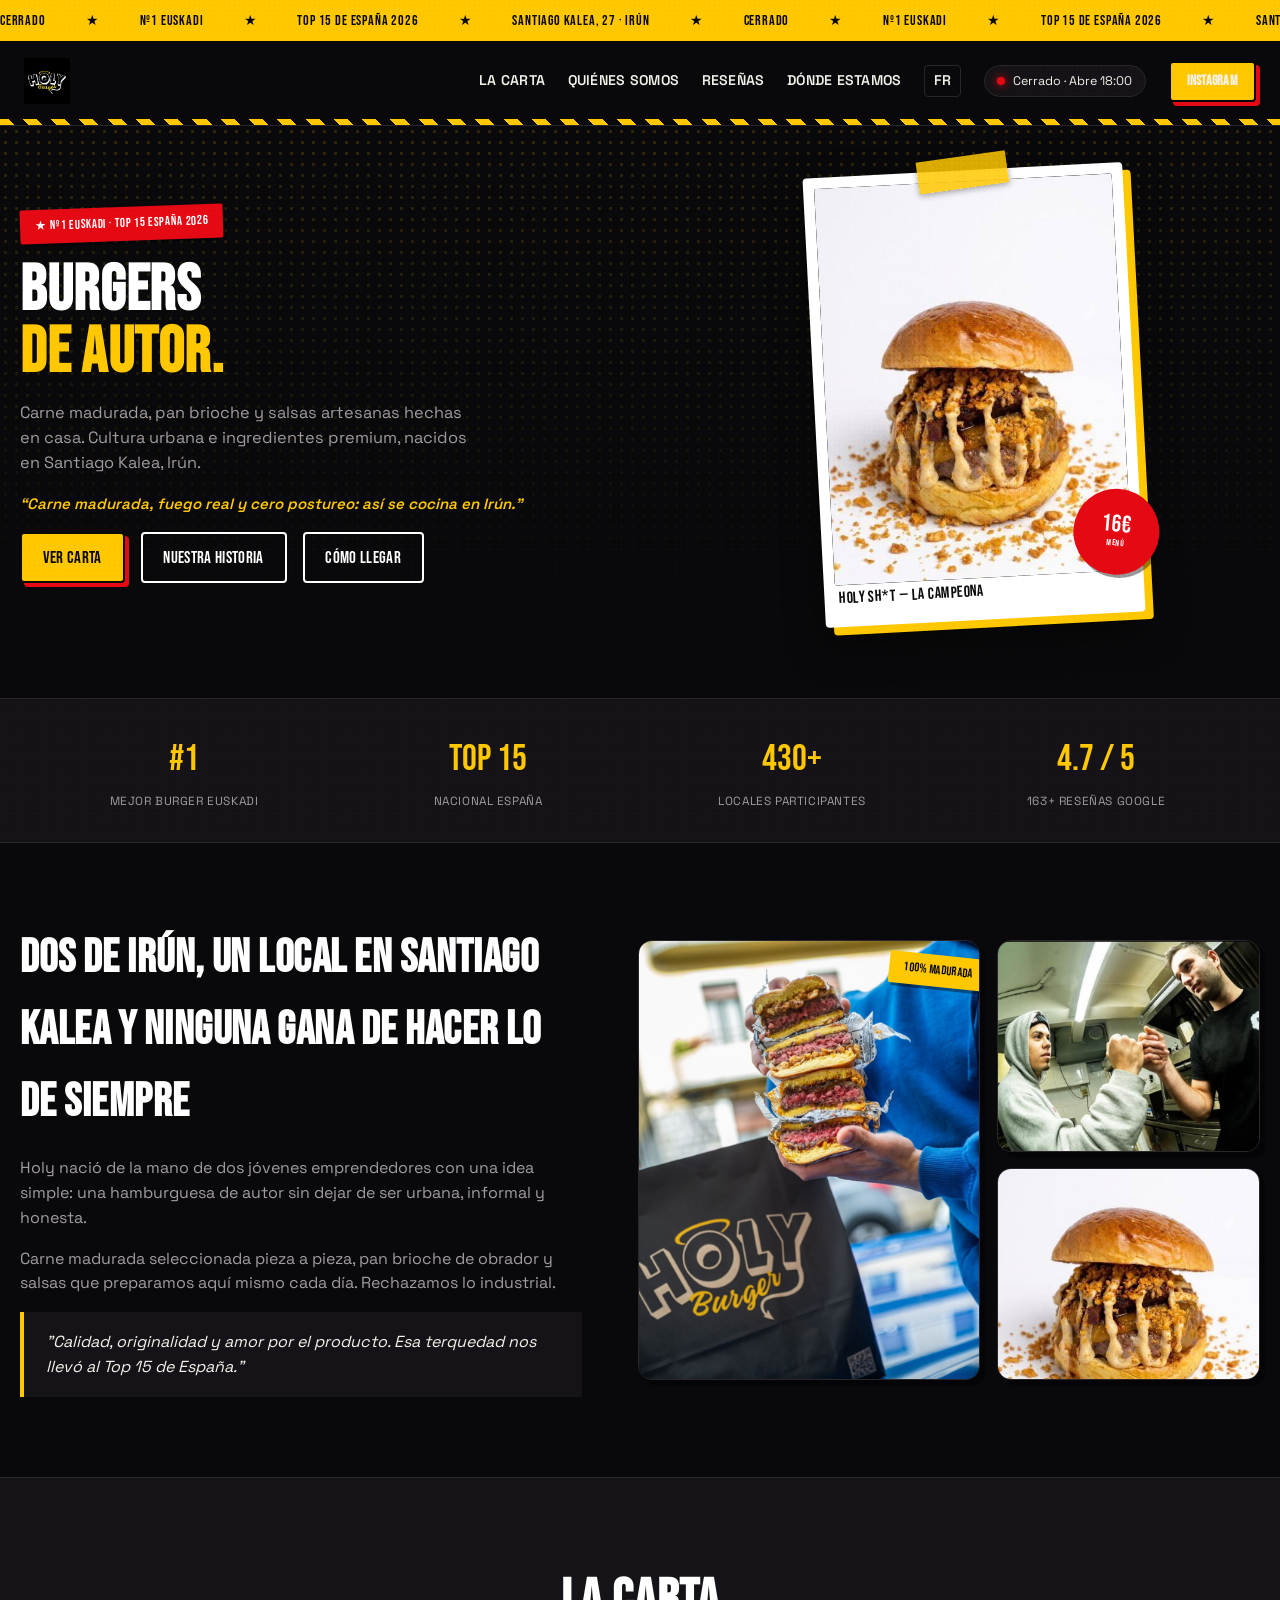
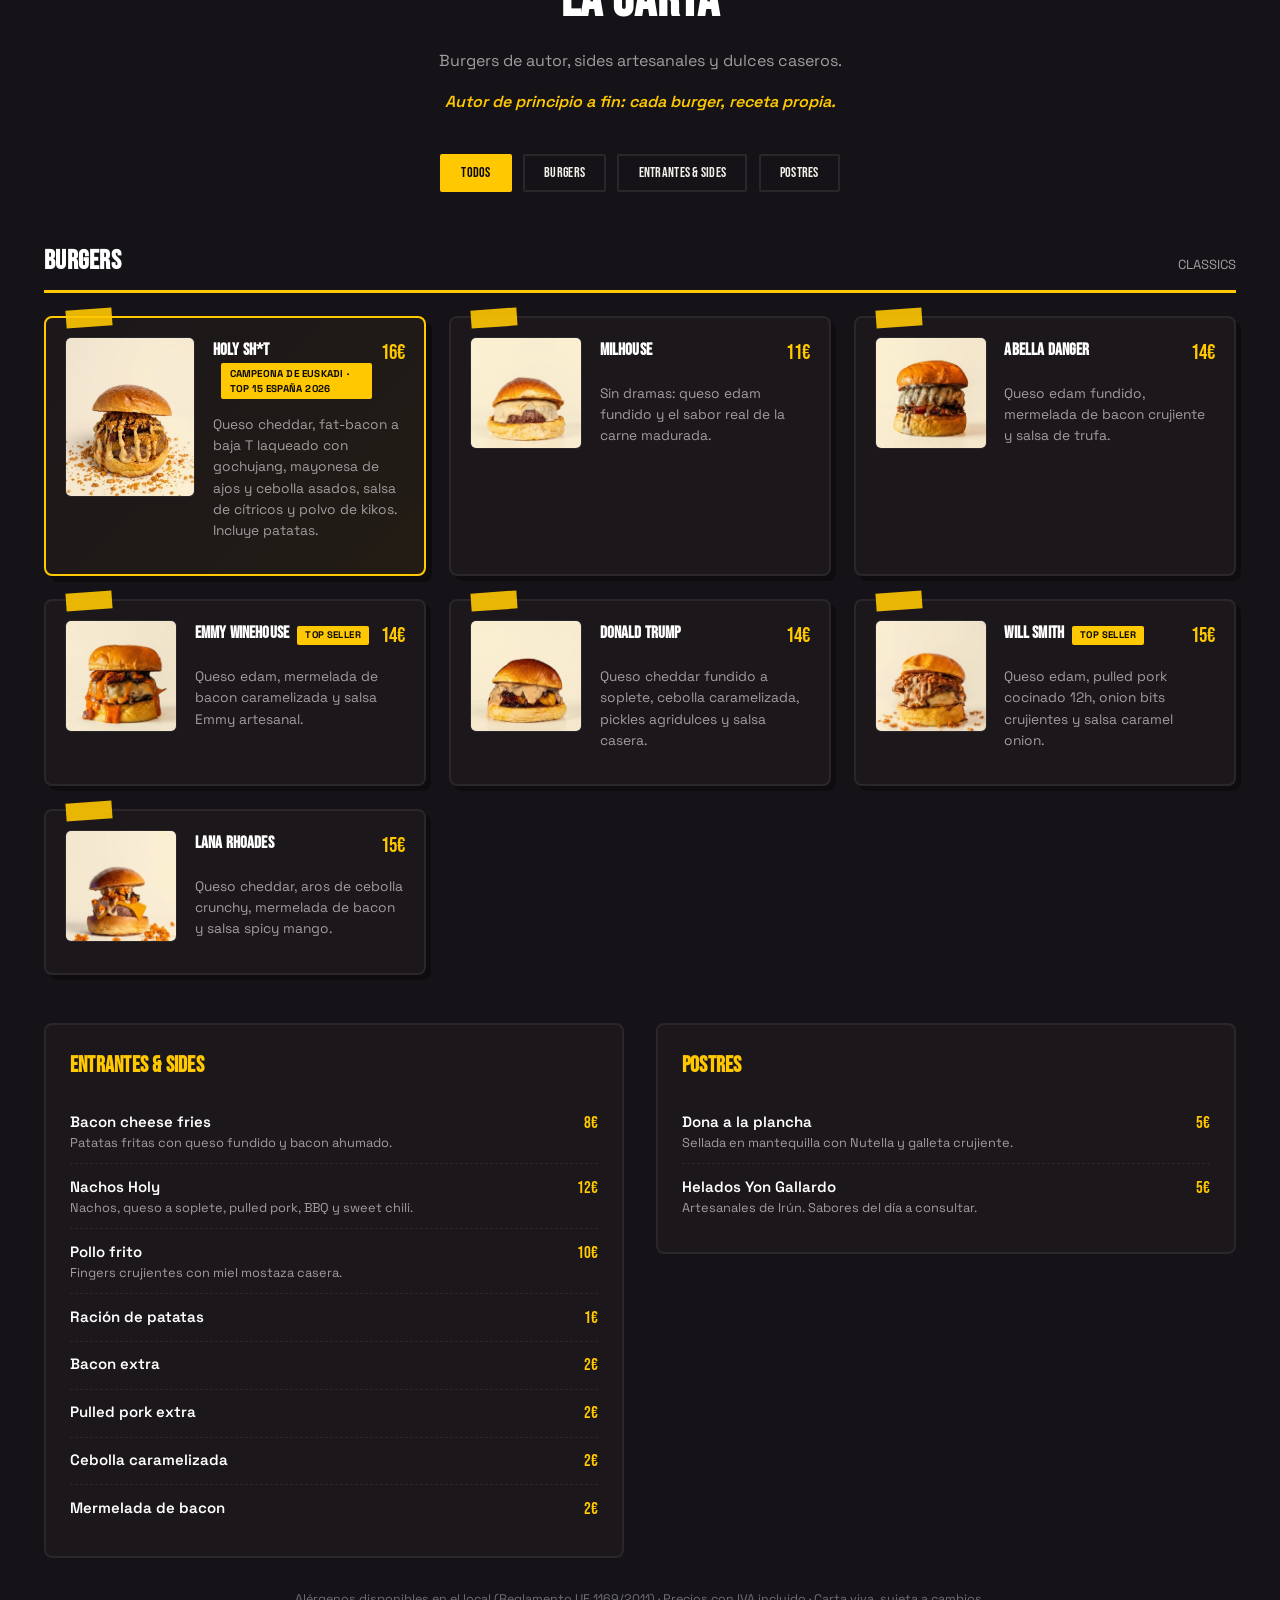
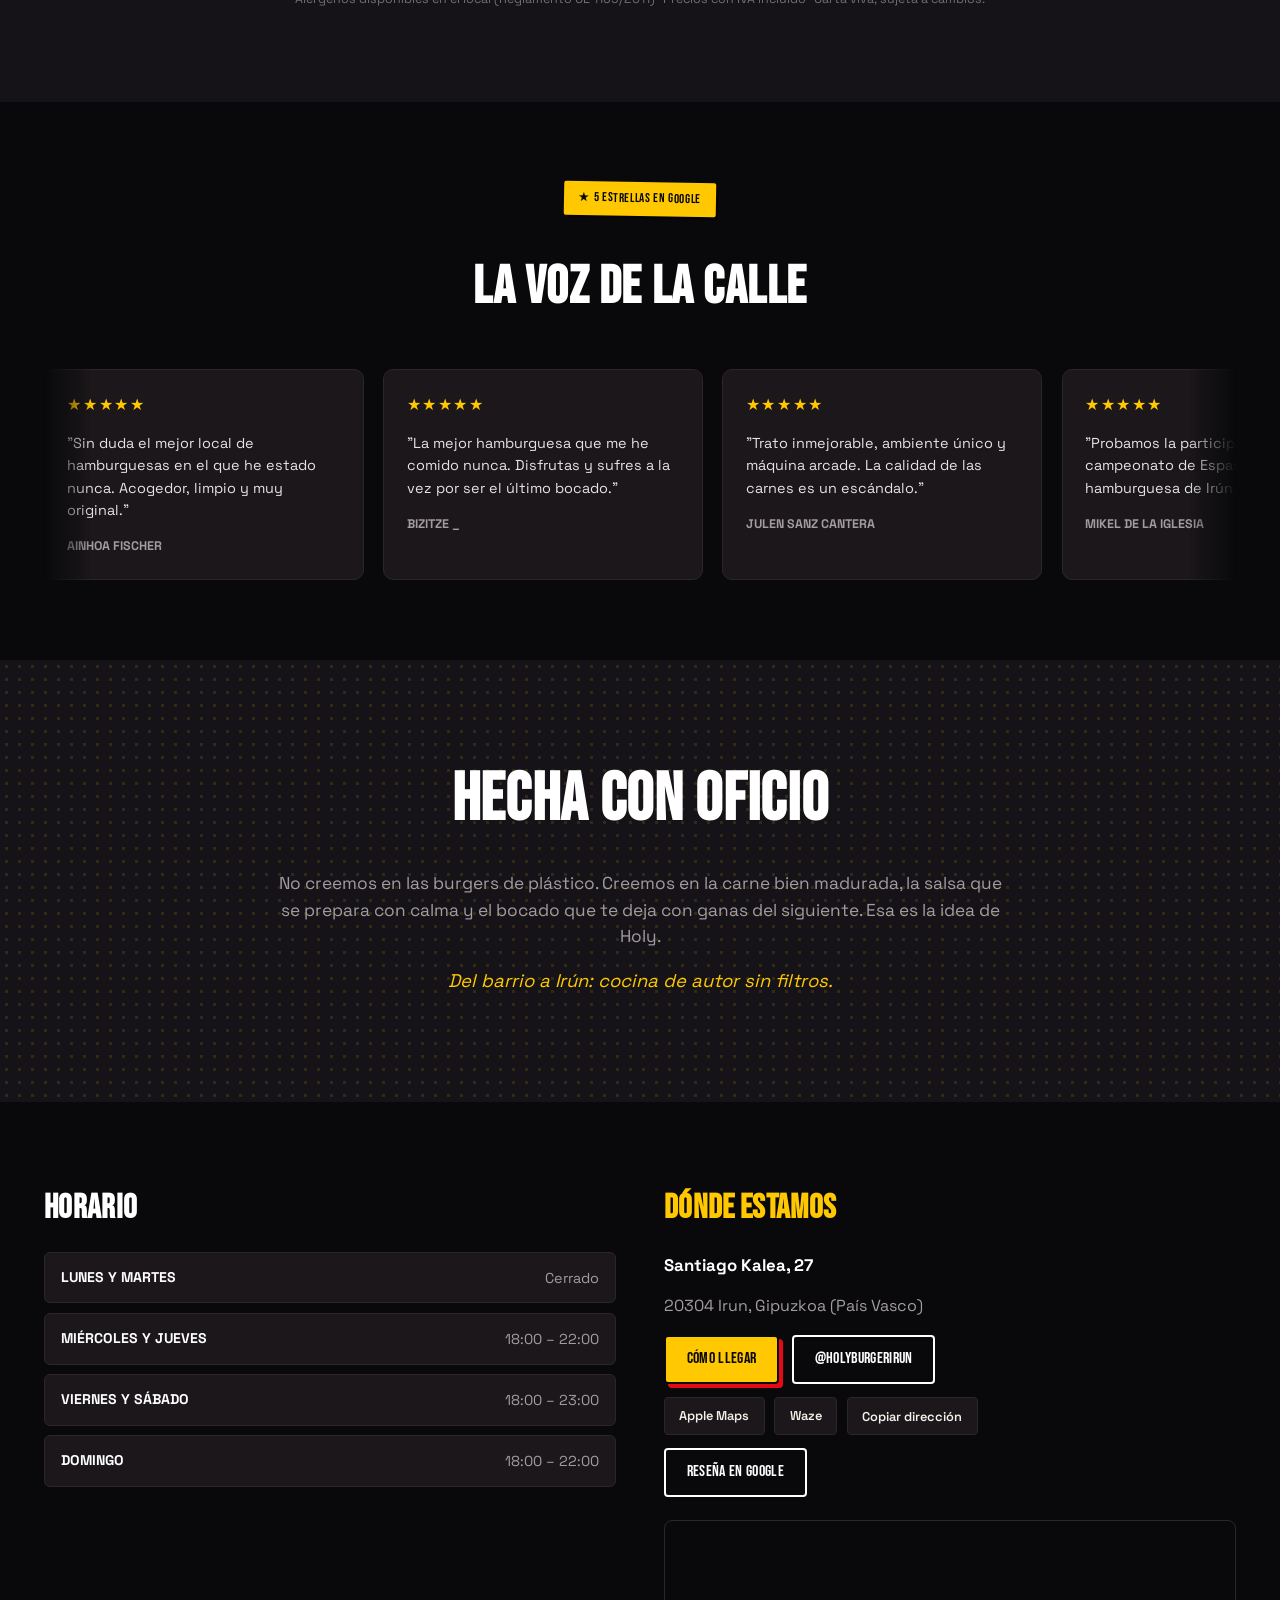
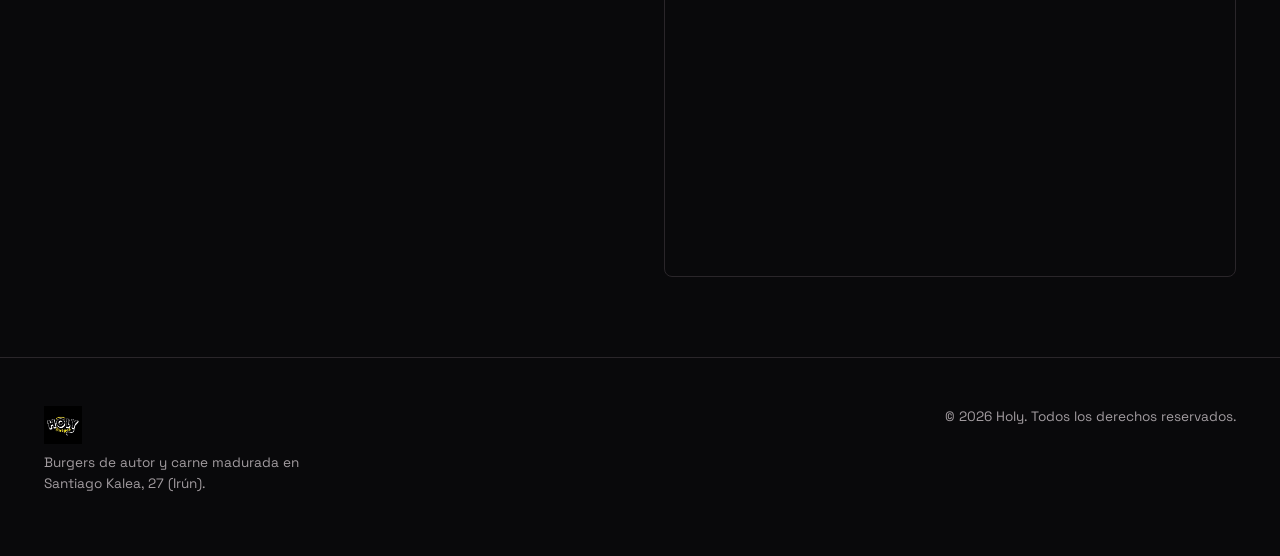
==== commit a2c774e7: "fix: remove debug error overlay for production El index.html se había sustituido por un bundle autoe" ====
--- a/index.html
+++ b/index.html
@@ -1,390 +1,888 @@
 <!DOCTYPE html>
-<html>
-<head>
-  <meta charset="utf-8">
-  <title>Holy | Hamburguesería de Autor en Irún</title>
-  <style>
-    * { margin: 0; padding: 0; box-sizing: border-box; }
-    body { background: #09090b; display: flex; align-items: center; justify-content: center; min-height: 100vh; font-family: -apple-system, BlinkMacSystemFont, sans-serif; }
-    #__bundler_loading { position: fixed; bottom: 20px; right: 20px; font: 13px/1.4 -apple-system, BlinkMacSystemFont, sans-serif; color: #666; background: #fff; padding: 8px 14px; border-radius: 8px; box-shadow: 0 1px 4px rgba(0,0,0,0.12); z-index: 10000; }
-    #__bundler_thumbnail { position: fixed; inset: 0; width: 100%; height: 100%; display: flex; align-items: center; justify-content: center; background: #09090b; z-index: 9999; }
-    #__bundler_thumbnail svg { width: 100%; height: 100%; object-fit: contain; }
-    #__bundler_placeholder { color: #999; font-size: 14px; }
-  </style>
-  <noscript>
-    <style>#__bundler_loading { display: none; }</style>
-    <div style="position:fixed;bottom:12px;left:12px;font:13px/1.4 -apple-system,BlinkMacSystemFont,sans-serif;color:#999;background:rgba(255,255,255,0.9);padding:6px 12px;border-radius:6px;box-shadow:0 1px 4px rgba(0,0,0,0.08);z-index:10000;">
-      This page requires JavaScript to display.
-    </div>
-  </noscript>
+<html lang="es"><head>
+<meta charset="UTF-8">
+<meta name="viewport" content="width=device-width, initial-scale=1.0">
+<title>Holy | Hamburguesería de Autor en Irún</title>
+<meta name="description" content="Holy: burgers de autor en Irún. Carne madurada, salsas artesanas y pan brioche. Nº1 Euskadi, Top 15 España 2026.">
+<meta name="author" content="Holy">
+<meta name="theme-color" content="#09090b">
+<meta name="robots" content="index, follow, max-image-preview:large">
+<link rel="canonical" href="https://holyburgerirun.com/">
+<link rel="alternate" hreflang="es-ES" href="https://holyburgerirun.com/">
+<link rel="alternate" hreflang="fr-FR" href="https://holyburgerirun.com/fr/">
+<link rel="alternate" hreflang="x-default" href="https://holyburgerirun.com/">
+
+<link rel="icon" type="image/jpeg" href="img/LOGO.jpg">
+<link rel="icon" type="image/png" sizes="192x192" href="img/icon-192.png">
+<link rel="apple-touch-icon" href="img/icon-192.png">
+
+<link rel="manifest" href="manifest.json">
+<meta name="mobile-web-app-capable" content="yes">
+<meta name="apple-mobile-web-app-capable" content="yes">
+<meta name="apple-mobile-web-app-status-bar-style" content="black-translucent">
+<meta name="apple-mobile-web-app-title" content="Holy">
+
+<meta property="og:type" content="restaurant.restaurant">
+<meta property="og:site_name" content="Holy Irún">
+<meta property="og:locale" content="es_ES">
+<meta property="og:url" content="https://holyburgerirun.com/">
+<meta property="og:title" content="Holy | Mejor Hamburguesa de Euskadi · Top 15 de España">
+<meta property="og:description" content="Hamburguesas de autor con ingredientes caseros y carne 100% vaca premium. Santiago Kalea, 27 · Irún (Gipuzkoa).">
+<meta property="og:image" content="https://holyburgerirun.com/img/og-image.jpg">
+<meta property="og:image:width" content="1200">
+<meta property="og:image:height" content="630">
+<meta property="og:image:type" content="image/jpeg">
+<meta name="twitter:card" content="summary_large_image">
+
+<script type="application/ld+json">
+{
+  "@context": "https://schema.org",
+  "@type": "Restaurant",
+  "@id": "https://holyburgerirun.com/#restaurant",
+  "name": "Holy",
+  "alternateName": "Holy Burger Irún",
+  "url": "https://holyburgerirun.com/",
+  "image": "https://holyburgerirun.com/img/foto-premio.JPG",
+  "logo": "https://holyburgerirun.com/img/LOGO.jpg",
+  "description": "Hamburguesería de autor en Irún. Mejor Hamburguesa de Euskadi y Top 15 de España en Best Burger Spain 2026 con la Holy Sh*t.",
+  "address": {
+    "@type": "PostalAddress",
+    "streetAddress": "Santiago Kalea, 27",
+    "addressLocality": "Irun",
+    "addressRegion": "Gipuzkoa",
+    "postalCode": "20304",
+    "addressCountry": "ES"
+  },
+  "geo": { "@type": "GeoCoordinates", "latitude": 43.3412759, "longitude": -1.7868546 },
+  "servesCuisine": ["Hamburguesas", "Street Food", "Americana"],
+  "priceRange": "€€",
+  "currenciesAccepted": "EUR",
+  "paymentAccepted": "Efectivo, Tarjeta de crédito, Contactless",
+  "acceptsReservations": "False",
+  "hasMenu": "https://holyburgerirun.com/#menu",
+  "openingHoursSpecification": [
+    { "@type": "OpeningHoursSpecification", "dayOfWeek": ["Wednesday","Thursday","Sunday"], "opens": "18:00", "closes": "22:00" },
+    { "@type": "OpeningHoursSpecification", "dayOfWeek": ["Friday","Saturday"], "opens": "18:00", "closes": "23:00" }
+  ],
+  "award": ["Mejor Hamburguesa de País Vasco - Best Burger Spain 2026", "Top 15 Nacional - Best Burger Spain 2026"],
+  "aggregateRating": { "@type": "AggregateRating", "ratingValue": "4.7", "reviewCount": "163", "bestRating": "5", "worstRating": "1" },
+  "hasMap": "https://maps.google.com/?q=43.3412759,-1.7868546",
+  "sameAs": ["https://www.instagram.com/holyburgerirun", "https://www.google.com/maps/place/?q=place_id:ChIJ6xGPJQAJUQ0RCYyl2YRZp2U"]
+}
+</script>
+
+<script type="application/ld+json">
+{
+  "@context": "https://schema.org",
+  "@type": "Menu",
+  "@id": "https://holyburgerirun.com/#menu",
+  "name": "Carta de Holy",
+  "inLanguage": "es",
+  "hasMenuSection": [
+    {
+      "@type": "MenuSection",
+      "name": "Burgers",
+      "hasMenuItem": [
+        { "@type": "MenuItem", "name": "Holy Sh*t", "description": "Queso cheddar, fat-bacon a baja temperatura laqueado con gochujang, mayonesa de ajos y cebolla asados, salsa de cítricos y polvo de kikos. Incluye patatas.", "offers": { "@type": "Offer", "price": "16", "priceCurrency": "EUR" } },
+        { "@type": "MenuItem", "name": "Milhouse", "description": "Sin dramas: queso edam fundido y el sabor real de la carne madurada.", "offers": { "@type": "Offer", "price": "11", "priceCurrency": "EUR" } },
+        { "@type": "MenuItem", "name": "Abella Danger", "description": "Queso edam fundido, mermelada de bacon crujiente y salsa de trufa.", "offers": { "@type": "Offer", "price": "14", "priceCurrency": "EUR" } },
+        { "@type": "MenuItem", "name": "Emmy Winehouse", "description": "Queso edam, mermelada de bacon caramelizada y salsa Emmy artesanal.", "offers": { "@type": "Offer", "price": "14", "priceCurrency": "EUR" } },
+        { "@type": "MenuItem", "name": "Donald Trump", "description": "Queso cheddar fundido a soplete, cebolla caramelizada, pickles agridulces y salsa casera.", "offers": { "@type": "Offer", "price": "14", "priceCurrency": "EUR" } },
+        { "@type": "MenuItem", "name": "Will Smith", "description": "Queso edam, pulled pork cocinado 12h, onion bits crujientes y salsa caramel onion.", "offers": { "@type": "Offer", "price": "15", "priceCurrency": "EUR" } },
+        { "@type": "MenuItem", "name": "Lana Rhoades", "description": "Queso cheddar, aros de cebolla crunchy, mermelada de bacon y salsa spicy mango.", "offers": { "@type": "Offer", "price": "15", "priceCurrency": "EUR" } }
+      ]
+    },
+    {
+      "@type": "MenuSection",
+      "name": "Entrantes & Sides",
+      "hasMenuItem": [
+        { "@type": "MenuItem", "name": "Bacon cheese fries", "description": "Patatas fritas con queso fundido y bacon ahumado.", "offers": { "@type": "Offer", "price": "8", "priceCurrency": "EUR" } },
+        { "@type": "MenuItem", "name": "Nachos Holy", "description": "Nachos, queso a soplete, pulled pork, BBQ y sweet chili.", "offers": { "@type": "Offer", "price": "12", "priceCurrency": "EUR" } },
+        { "@type": "MenuItem", "name": "Pollo frito", "description": "Fingers crujientes con miel mostaza casera.", "offers": { "@type": "Offer", "price": "10", "priceCurrency": "EUR" } },
+        { "@type": "MenuItem", "name": "Ración de patatas", "offers": { "@type": "Offer", "price": "1", "priceCurrency": "EUR" } },
+        { "@type": "MenuItem", "name": "Bacon extra", "offers": { "@type": "Offer", "price": "2", "priceCurrency": "EUR" } },
+        { "@type": "MenuItem", "name": "Pulled pork extra", "offers": { "@type": "Offer", "price": "2", "priceCurrency": "EUR" } },
+        { "@type": "MenuItem", "name": "Cebolla caramelizada", "offers": { "@type": "Offer", "price": "2", "priceCurrency": "EUR" } },
+        { "@type": "MenuItem", "name": "Mermelada de bacon", "offers": { "@type": "Offer", "price": "2", "priceCurrency": "EUR" } }
+      ]
+    },
+    {
+      "@type": "MenuSection",
+      "name": "Postres",
+      "hasMenuItem": [
+        { "@type": "MenuItem", "name": "Dona a la plancha", "description": "Sellada en mantequilla con Nutella y galleta crujiente.", "offers": { "@type": "Offer", "price": "5", "priceCurrency": "EUR" } },
+        { "@type": "MenuItem", "name": "Helados Yon Gallardo", "description": "Artesanales de Irún. Sabores del día a consultar.", "offers": { "@type": "Offer", "price": "5", "priceCurrency": "EUR" } }
+      ]
+    }
+  ]
+}
+</script>
+
+<script type="application/ld+json">
+{
+  "@context": "https://schema.org",
+  "@type": "FAQPage",
+  "mainEntity": [
+    { "@type": "Question", "name": "¿Tenéis servicio de entrega a domicilio propio?", "acceptedAnswer": { "@type": "Answer", "text": "No disponemos de reparto a domicilio propio. Preparamos tu comanda para recoger directamente en el local (Take Away) recién salida de la plancha." } },
+    { "@type": "Question", "name": "¿Se puede reservar mesa?", "acceptedAnswer": { "@type": "Answer", "text": "Los viernes y sábados no se aceptan reservas: el servicio se realiza estrictamente por orden de llegada tanto en sala como en terraza. De miércoles a jueves y domingos, atendemos con total fluidez en el local." } },
+    { "@type": "Question", "name": "¿Qué incluye la burger Holy Sh*t?", "acceptedAnswer": { "@type": "Answer", "text": "Es nuestra burger premiada como Mejor Hamburguesa de Euskadi: queso cheddar, fat-bacon a baja temperatura laqueado con gochujang, mayonesa de ajos y cebolla asados, salsa de cítricos y polvo de kikos picantes. Incluye ración de patatas." } },
+    { "@type": "Question", "name": "¿Dónde puedo aparcar cerca?", "acceptedAnswer": { "@type": "Answer", "text": "Estamos en pleno centro de Irún, donde el aparcamiento en superficie es limitado. Te recomendamos tirar de los parkings públicos del centro y venir con algo de margen." } },
+    { "@type": "Question", "name": "¿La carta cambia?", "acceptedAnswer": { "@type": "Answer", "text": "Sí. Trabajamos con una carta viva y vamos rotando propuestas y ediciones especiales. Si vienes a por una burger concreta, échale un ojo antes a nuestro Instagram." } },
+    { "@type": "Question", "name": "¿Tenéis información de alérgenos?", "acceptedAnswer": { "@type": "Answer", "text": "Sí, disponemos de la información completa de alérgenos de todos nuestros platos en el local. Pídesela a nuestro equipo antes de hacer tu pedido y te la facilitamos sin problema." } }
+  ]
+}
+</script>
+
+<!-- GOOGLE ANALYTICS (GA4): cuando tengas tu Measurement ID (formato G-XXXXXXXXXX), sustituye las DOS apariciones de G-XXXXXXXXXX por tu ID real, y quita las marcas de comentario que envuelven el bloque de scripts de abajo.
+<script async src="https://www.googletagmanager.com/gtag/js?id=G-XXXXXXXXXX"></script>
+<script>
+  window.dataLayer = window.dataLayer || [];
+  function gtag(){dataLayer.push(arguments);}
+  gtag('js', new Date());
+  gtag('config', 'G-XXXXXXXXXX');
+</script>
+-->
+
+
+
+
+
+
+
+
+
+<link rel="preconnect" href="https://fonts.googleapis.com">
+<link rel="preconnect" href="https://fonts.gstatic.com" crossorigin="">
+<style>/* latin-ext */
+@font-face {
+  font-family: 'Bebas Neue';
+  font-style: normal;
+  font-weight: 400;
+  font-display: swap;
+  src: url("fonts/bebas-neue-latin-ext.woff2") format('woff2');
+  unicode-range: U+0100-02BA, U+02BD-02C5, U+02C7-02CC, U+02CE-02D7, U+02DD-02FF, U+0304, U+0308, U+0329, U+1D00-1DBF, U+1E00-1E9F, U+1EF2-1EFF, U+2020, U+20A0-20AB, U+20AD-20C0, U+2113, U+2C60-2C7F, U+A720-A7FF;
+}
+/* latin */
+@font-face {
+  font-family: 'Bebas Neue';
+  font-style: normal;
+  font-weight: 400;
+  font-display: swap;
+  src: url("fonts/bebas-neue-latin.woff2") format('woff2');
+  unicode-range: U+0000-00FF, U+0131, U+0152-0153, U+02BB-02BC, U+02C6, U+02DA, U+02DC, U+0304, U+0308, U+0329, U+2000-206F, U+20AC, U+2122, U+2191, U+2193, U+2212, U+2215, U+FEFF, U+FFFD;
+}
+/* vietnamese */
+@font-face {
+  font-family: 'Space Grotesk';
+  font-style: normal;
+  font-weight: 400;
+  font-display: swap;
+  src: url("fonts/space-grotesk-vietnamese.woff2") format('woff2');
+  unicode-range: U+0102-0103, U+0110-0111, U+0128-0129, U+0168-0169, U+01A0-01A1, U+01AF-01B0, U+0300-0301, U+0303-0304, U+0308-0309, U+0323, U+0329, U+1EA0-1EF9, U+20AB;
+}
+/* latin-ext */
+@font-face {
+  font-family: 'Space Grotesk';
+  font-style: normal;
+  font-weight: 400;
+  font-display: swap;
+  src: url("fonts/space-grotesk-latin-ext.woff2") format('woff2');
+  unicode-range: U+0100-02BA, U+02BD-02C5, U+02C7-02CC, U+02CE-02D7, U+02DD-02FF, U+0304, U+0308, U+0329, U+1D00-1DBF, U+1E00-1E9F, U+1EF2-1EFF, U+2020, U+20A0-20AB, U+20AD-20C0, U+2113, U+2C60-2C7F, U+A720-A7FF;
+}
+/* latin */
+@font-face {
+  font-family: 'Space Grotesk';
+  font-style: normal;
+  font-weight: 400;
+  font-display: swap;
+  src: url("fonts/space-grotesk-latin.woff2") format('woff2');
+  unicode-range: U+0000-00FF, U+0131, U+0152-0153, U+02BB-02BC, U+02C6, U+02DA, U+02DC, U+0304, U+0308, U+0329, U+2000-206F, U+20AC, U+2122, U+2191, U+2193, U+2212, U+2215, U+FEFF, U+FFFD;
+}
+/* vietnamese */
+@font-face {
+  font-family: 'Space Grotesk';
+  font-style: normal;
+  font-weight: 500;
+  font-display: swap;
+  src: url("fonts/space-grotesk-vietnamese.woff2") format('woff2');
+  unicode-range: U+0102-0103, U+0110-0111, U+0128-0129, U+0168-0169, U+01A0-01A1, U+01AF-01B0, U+0300-0301, U+0303-0304, U+0308-0309, U+0323, U+0329, U+1EA0-1EF9, U+20AB;
+}
+/* latin-ext */
+@font-face {
+  font-family: 'Space Grotesk';
+  font-style: normal;
+  font-weight: 500;
+  font-display: swap;
+  src: url("fonts/space-grotesk-latin-ext.woff2") format('woff2');
+  unicode-range: U+0100-02BA, U+02BD-02C5, U+02C7-02CC, U+02CE-02D7, U+02DD-02FF, U+0304, U+0308, U+0329, U+1D00-1DBF, U+1E00-1E9F, U+1EF2-1EFF, U+2020, U+20A0-20AB, U+20AD-20C0, U+2113, U+2C60-2C7F, U+A720-A7FF;
+}
+/* latin */
+@font-face {
+  font-family: 'Space Grotesk';
+  font-style: normal;
+  font-weight: 500;
+  font-display: swap;
+  src: url("fonts/space-grotesk-latin.woff2") format('woff2');
+  unicode-range: U+0000-00FF, U+0131, U+0152-0153, U+02BB-02BC, U+02C6, U+02DA, U+02DC, U+0304, U+0308, U+0329, U+2000-206F, U+20AC, U+2122, U+2191, U+2193, U+2212, U+2215, U+FEFF, U+FFFD;
+}
+/* vietnamese */
+@font-face {
+  font-family: 'Space Grotesk';
+  font-style: normal;
+  font-weight: 600;
+  font-display: swap;
+  src: url("fonts/space-grotesk-vietnamese.woff2") format('woff2');
+  unicode-range: U+0102-0103, U+0110-0111, U+0128-0129, U+0168-0169, U+01A0-01A1, U+01AF-01B0, U+0300-0301, U+0303-0304, U+0308-0309, U+0323, U+0329, U+1EA0-1EF9, U+20AB;
+}
+/* latin-ext */
+@font-face {
+  font-family: 'Space Grotesk';
+  font-style: normal;
+  font-weight: 600;
+  font-display: swap;
+  src: url("fonts/space-grotesk-latin-ext.woff2") format('woff2');
+  unicode-range: U+0100-02BA, U+02BD-02C5, U+02C7-02CC, U+02CE-02D7, U+02DD-02FF, U+0304, U+0308, U+0329, U+1D00-1DBF, U+1E00-1E9F, U+1EF2-1EFF, U+2020, U+20A0-20AB, U+20AD-20C0, U+2113, U+2C60-2C7F, U+A720-A7FF;
+}
+/* latin */
+@font-face {
+  font-family: 'Space Grotesk';
+  font-style: normal;
+  font-weight: 600;
+  font-display: swap;
+  src: url("fonts/space-grotesk-latin.woff2") format('woff2');
+  unicode-range: U+0000-00FF, U+0131, U+0152-0153, U+02BB-02BC, U+02C6, U+02DA, U+02DC, U+0304, U+0308, U+0329, U+2000-206F, U+20AC, U+2122, U+2191, U+2193, U+2212, U+2215, U+FEFF, U+FFFD;
+}
+/* vietnamese */
+@font-face {
+  font-family: 'Space Grotesk';
+  font-style: normal;
+  font-weight: 700;
+  font-display: swap;
+  src: url("fonts/space-grotesk-vietnamese.woff2") format('woff2');
+  unicode-range: U+0102-0103, U+0110-0111, U+0128-0129, U+0168-0169, U+01A0-01A1, U+01AF-01B0, U+0300-0301, U+0303-0304, U+0308-0309, U+0323, U+0329, U+1EA0-1EF9, U+20AB;
+}
+/* latin-ext */
+@font-face {
+  font-family: 'Space Grotesk';
+  font-style: normal;
+  font-weight: 700;
+  font-display: swap;
+  src: url("fonts/space-grotesk-latin-ext.woff2") format('woff2');
+  unicode-range: U+0100-02BA, U+02BD-02C5, U+02C7-02CC, U+02CE-02D7, U+02DD-02FF, U+0304, U+0308, U+0329, U+1D00-1DBF, U+1E00-1E9F, U+1EF2-1EFF, U+2020, U+20A0-20AB, U+20AD-20C0, U+2113, U+2C60-2C7F, U+A720-A7FF;
+}
+/* latin */
+@font-face {
+  font-family: 'Space Grotesk';
+  font-style: normal;
+  font-weight: 700;
+  font-display: swap;
+  src: url("fonts/space-grotesk-latin.woff2") format('woff2');
+  unicode-range: U+0000-00FF, U+0131, U+0152-0153, U+02BB-02BC, U+02C6, U+02DA, U+02DC, U+0304, U+0308, U+0329, U+2000-206F, U+20AC, U+2122, U+2191, U+2193, U+2212, U+2215, U+FEFF, U+FFFD;
+}
+</style>
+<style>
+  :root{
+    --bg:#09090b; --surface:#151317; --surface2:#1b171a; --border:#2a262a; --text:#F3F1EA; --muted:#a29ca0;
+    --gold:#FFC800; --gold-soft:#ffdb66; --red:#E50914;
+  }
+  *{box-sizing:border-box;}
+  body{margin:0; background:var(--bg); color:var(--text); font-family:'Space Grotesk',sans-serif; line-height:1.55; position:relative;}
+  h1,h2,h3,h4,.display{font-family:'Bebas Neue',sans-serif; letter-spacing:0.01em; margin:0; text-transform:uppercase;}
+  a{color:var(--gold); text-decoration:none;}
+  a:hover{color:var(--gold-soft);}
+  img{max-width:100%; display:block;}
+  .container{max-width:1240px; margin:0 auto; padding:0 1.5rem;}
+  button{font-family:inherit; cursor:pointer;}
+
+  body::after{
+    content:""; position:fixed; inset:0; pointer-events:none; z-index:300; opacity:0.5; mix-blend-mode:overlay;
+    background-image:
+      radial-gradient(circle at 15% 25%, rgba(255,255,255,.05) 0 1px, transparent 1px),
+      radial-gradient(circle at 65% 65%, rgba(255,255,255,.04) 0 1px, transparent 1px),
+      radial-gradient(circle at 85% 15%, rgba(0,0,0,.25) 0 1px, transparent 1px);
+    background-size:4px 4px, 6px 6px, 5px 5px;
+  }
+
+  /* Ticker */
+  .ticker-wrap{background:var(--gold); overflow:hidden; white-space:nowrap; padding:8px 0; border-bottom:3px solid var(--bg);}
+  .ticker{display:inline-flex; animation:ticker 24s linear infinite;}
+  .ticker span.group{display:inline-flex; gap:2.5rem; padding-right:2.5rem; font-family:'Bebas Neue',sans-serif; font-size:0.85rem; color:var(--bg); letter-spacing:0.06em;}
+  @keyframes ticker{from{transform:translateX(0);} to{transform:translateX(-50%);}}
+  .damero{height:6px; background:repeating-linear-gradient(45deg, var(--gold) 0 10px, var(--bg) 10px 20px);}
+
+  /* Nav */
+  header{position:sticky; top:0; z-index:40; background:var(--bg); border-bottom:1px solid var(--border);}
+  .nav-inner{display:flex; align-items:center; justify-content:space-between; gap:1rem; padding:0.9rem 1.5rem; flex-wrap:wrap;}
+  .brand{display:flex; align-items:center; gap:0.7rem; background:none; border:none; padding:0; cursor:pointer;}
+  .brand-logo{height:46px; width:auto; display:block;}
+  .brand-mark-fallback{display:none; width:42px; height:42px; border-radius:6px; background:var(--gold); align-items:center; justify-content:center; font-family:'Bebas Neue',sans-serif; font-size:1.5rem; color:var(--bg); transform:rotate(-4deg); box-shadow:2px 2px 0 var(--red);}
+  .brand-name{font-size:1.6rem; color:#fff;}
+  footer .brand-logo{height:38px;}
+  nav.links{display:flex; align-items:center; gap:1.4rem; flex-wrap:wrap;}
+  nav.links a{color:var(--text); font-size:0.88rem; font-weight:600; text-transform:uppercase; letter-spacing:0.02em;}
+  .status-chip{display:flex; align-items:center; gap:0.5rem; background:var(--surface); border:1px solid var(--border); border-radius:999px; padding:0.35rem 0.8rem; font-size:0.78rem;}
+  .status-dot{width:8px; height:8px; border-radius:50%; animation:pulse 1.6s ease-in-out infinite;}
+  @keyframes pulse{0%,100%{opacity:.5;}50%{opacity:1;}}
+  .btn{display:inline-block; font-family:'Bebas Neue',sans-serif; letter-spacing:0.02em; text-transform:uppercase; border-radius:4px; padding:0.65rem 1.3rem; border:2px solid var(--bg);}
+  .btn-primary{background:var(--gold); color:var(--bg); box-shadow:4px 4px 0 var(--red);}
+  .btn-primary:active{transform:translate(2px,2px); box-shadow:2px 2px 0 var(--red);}
+  .btn-outline{background:transparent; color:#fff; border:2px solid #fff;}
+
+  /* Hero */
+  .hero-section{position:relative; overflow:hidden; background:var(--bg); padding-bottom:3rem;}
+  .hero-halftone{position:absolute; inset:0; background-image:radial-gradient(circle, rgba(255,200,0,.16) 1.4px, transparent 1.6px); background-size:11px 11px; mask-image:linear-gradient(to bottom, black, transparent 85%);}
+  .hero{position:relative; padding:2.4rem 0 1.5rem; display:grid; grid-template-columns:1.05fr 0.95fr; gap:2.2rem; align-items:center;}
+  .stamp{display:inline-flex; align-items:center; gap:0.4rem; background:var(--red); color:#fff; font-family:'Bebas Neue',sans-serif; font-size:0.8rem; letter-spacing:0.05em; padding:0.45rem 0.9rem; border-radius:2px; margin-bottom:1.2rem; transform:rotate(-2deg); box-shadow:3px 3px 0 rgba(0,0,0,.4);}
+  .hero h1{font-size:clamp(2.4rem,5.2vw,4rem); line-height:0.96; color:#fff; margin-bottom:0.9rem;}
+  .hero h1 .hl{color:var(--gold); position:relative; display:inline-block;}
+  .hero h1 .hl::after{content:""; position:absolute; left:-2px; right:-4px; bottom:0.08em; height:0.22em; background:var(--red); z-index:-1; transform:skew(-6deg);}
+  .hero p.lead{font-size:1.02rem; color:var(--muted); max-width:460px; margin-bottom:1rem;}
+  .hero-tagline{color:var(--gold); font-style:italic; font-weight:600; font-size:0.94rem; margin-bottom:1.1rem;}
+  .hero-actions{display:flex; gap:1rem; flex-wrap:wrap;}
+  .hero-actions .btn{font-size:1.05rem;}
+  .hero-media{position:relative; display:flex; justify-content:center; padding:0.4rem 0;}
+  .hero-frame{position:relative; width:min(320px,100%); background:#fff; padding:0.7rem 0.7rem 2.6rem; border-radius:4px; transform:rotate(-3deg); box-shadow:8px 8px 0 var(--gold), 0 16px 36px rgba(0,0,0,.5);}
+  .hero-frame .photo-slot{width:100%; aspect-ratio:3/4; min-height:260px; border-radius:2px; overflow:hidden; background:#111;}
+  .hero-frame .photo-slot img{width:100%; height:100%; object-fit:cover; object-position:center 45%;}
+  .hero-frame figcaption{position:absolute; left:0.9rem; bottom:0.9rem; right:0.9rem; font-family:'Bebas Neue',sans-serif; color:#0c0c0e; font-size:1rem; letter-spacing:0.03em;}
+  .tape{position:absolute; width:90px; height:32px; background:rgba(255,200,0,.85); top:-14px; left:50%; margin-left:-45px; transform:rotate(-5deg); box-shadow:0 2px 6px rgba(0,0,0,.35); z-index:2;}
+  .price-badge{position:absolute; right:-18px; bottom:38px; width:86px; height:86px; border-radius:50%; background:var(--red); color:#fff; display:flex; flex-direction:column; align-items:center; justify-content:center; transform:rotate(8deg); box-shadow:3px 3px 0 rgba(0,0,0,.4); font-family:'Bebas Neue',sans-serif; z-index:3;}
+  .price-badge .amt{font-size:1.5rem; line-height:1;}
+  .price-badge .lbl{font-size:0.55rem; letter-spacing:0.05em;}
+  .photo-fallback{display:none; position:absolute; inset:0; flex-direction:column; align-items:center; justify-content:center; gap:0.5rem; background:repeating-linear-gradient(135deg, #1c1c1f 0 14px, #171719 14px 28px); color:var(--muted);}
+  .photo-fallback .icon{font-size:2.2rem;}
+  .photo-fallback .label{font-family:monospace; font-size:0.72rem; letter-spacing:0.03em; text-align:center; padding:0 1rem;}
+
+  /* Stats */
+  .stats{background:var(--surface); border-top:1px solid var(--border); border-bottom:1px solid var(--border); padding:2rem 0;}
+  .stats-grid{display:grid; grid-template-columns:repeat(4,1fr); gap:1.5rem; text-align:center;}
+  .stat-num{font-family:'Bebas Neue',sans-serif; font-size:2.3rem; color:var(--gold);}
+  .stat-label{font-size:0.74rem; color:var(--muted); text-transform:uppercase; letter-spacing:0.05em; margin-top:0.2rem;}
+
+  section.pad{padding:5rem 0;}
+  .section-head{text-align:center; margin-bottom:2.5rem;}
+  .section-head h2{font-size:clamp(2.2rem,5vw,3.4rem); color:#fff;}
+  .section-head p{color:var(--muted); margin-top:0.4rem;}
+
+  /* Historia — bento grid */
+  .story{display:grid; grid-template-columns:0.95fr 1.05fr; gap:3.5rem; align-items:center;}
+  .story h2{font-size:clamp(2rem,4vw,2.9rem); color:#fff; margin-bottom:1.1rem;}
+  .story p{color:var(--muted); margin-bottom:1rem;}
+  .story blockquote{background:var(--surface); border-left:4px solid var(--gold); padding:1.1rem 1.4rem; font-style:italic; color:var(--text); margin:0;}
+  .bento{position:relative; display:grid; grid-template-columns:1.3fr 1fr; grid-template-rows:1fr 1fr; gap:1rem; height:440px;}
+  .bento-tile{position:relative; border-radius:14px; overflow:hidden; border:1px solid var(--border); box-shadow:6px 6px 0 rgba(0,0,0,.35); transition:transform .15s ease, box-shadow .15s ease; will-change:transform;}
+  .bento-tile:hover{box-shadow:8px 10px 0 rgba(0,0,0,.4);}
+  .bento-tile.b1{grid-row:1 / 3;}
+  .bento-tile.b2{grid-row:1;}
+  .bento-tile.b3{grid-row:2;}
+  .bento-tile img{width:100%; height:100%; object-fit:cover; object-position:center;}
+  .bento-sticker{position:absolute; top:14px; right:-8px; background:var(--gold); color:var(--bg); font-family:'Bebas Neue',sans-serif; font-size:0.78rem; letter-spacing:0.03em; padding:0.4rem 0.9rem; border-radius:2px; transform:rotate(6deg); box-shadow:3px 3px 0 rgba(0,0,0,.4); z-index:2;}
+
+  /* Menu */
+  .filter-tabs{display:flex; gap:0.7rem; justify-content:center; margin-bottom:3rem; flex-wrap:wrap;}
+  .filter-tab{font-family:'Bebas Neue',sans-serif; font-size:0.85rem; letter-spacing:0.02em; padding:0.55rem 1.2rem; border-radius:2px; border:2px solid var(--border); background:transparent; color:var(--text); text-transform:uppercase;}
+  .filter-tab.active{border-color:var(--gold); background:var(--gold); color:var(--bg);}
+  .cat-block{margin-bottom:3rem;}
+  .cat-title{display:flex; justify-content:space-between; align-items:baseline; border-bottom:3px solid var(--gold); padding-bottom:0.5rem; margin-bottom:1.4rem;}
+  .cat-title h3{color:#fff; font-size:1.7rem;}
+  .cat-title span{color:var(--muted); font-size:0.82rem; text-transform:uppercase;}
+  .card-grid{display:grid; grid-template-columns:repeat(auto-fill,minmax(330px,1fr)); gap:1.4rem;}
+  .item-card{position:relative; background:var(--surface2); border:2px solid var(--border); border-radius:8px; padding:1.2rem; display:flex; gap:1.1rem; box-shadow:5px 5px 0 rgba(0,0,0,.35);}
+  .item-card::before{content:""; position:absolute; width:46px; height:18px; background:var(--gold); top:-9px; left:20px; transform:rotate(-4deg); opacity:0.9;}
+  .item-thumb{width:112px; height:112px; flex-shrink:0; border-radius:6px; overflow:hidden; position:relative; border:1px solid var(--border);}
+  .item-thumb img{width:100%; height:100%; object-fit:cover; object-position:center 45%;}
+  .item-card.featured{border-color:var(--gold); background:linear-gradient(135deg, var(--surface2), #221c14); box-shadow:6px 6px 0 rgba(0,0,0,.4);}
+  .item-card.featured .item-thumb{width:130px; height:160px; aspect-ratio:3/4;}
+  .item-card.featured .item-badge{font-size:0.62rem; padding:0.18rem 0.55rem; letter-spacing:0.02em;}
+  .item-thumb::after{content:""; position:absolute; inset:0; background:rgba(255,180,0,.16); mix-blend-mode:multiply;}
+  .item-thumb .photo-fallback .icon{font-size:1.6rem;}
+  .item-thumb .photo-fallback .label{display:none;}
+  .item-top{display:flex; justify-content:space-between; align-items:flex-start; gap:0.6rem; margin-bottom:0.3rem;}
+  .item-name{color:#fff; font-weight:700; font-size:1.05rem; text-transform:uppercase; font-family:'Bebas Neue',sans-serif; letter-spacing:0.01em;}
+  .item-badge{display:inline-block; margin-left:0.5rem; font-size:0.6rem; font-weight:800; text-transform:uppercase; letter-spacing:0.04em; padding:0.15rem 0.5rem; border-radius:2px; color:var(--bg);}
+  .item-price{font-family:'Bebas Neue',sans-serif; color:var(--gold); font-size:1.3rem; flex-shrink:0;}
+  .item-desc{color:var(--muted); font-size:0.86rem;}
+  .side-list, .postre-list{background:var(--surface2); border:2px solid var(--border); border-radius:8px; padding:1.5rem;}
+  .side-row{display:flex; justify-content:space-between; gap:1rem; padding:0.65rem 0; border-bottom:1px dashed var(--border);}
+  .side-row:last-child{border-bottom:none;}
+  .side-name{color:#fff; font-weight:600; font-size:0.94rem;}
+  .side-desc{color:var(--muted); font-size:0.8rem;}
+  .side-price{font-family:'Bebas Neue',sans-serif; color:var(--gold); font-size:1.05rem; flex-shrink:0;}
+  .two-col{display:grid; grid-template-columns:1fr 1fr; gap:2rem;}
+  .menu-notice{color:#6f6f74; font-size:0.78rem; margin-top:2rem; text-align:center;}
+
+  /* Reviews — infinite marquee */
+  .review-viewport{overflow:hidden; position:relative; -webkit-mask-image:linear-gradient(90deg, transparent, black 4%, black 96%, transparent); mask-image:linear-gradient(90deg, transparent, black 4%, black 96%, transparent);}
+  .review-track{display:flex; gap:1.2rem; width:max-content; animation:review-scroll 42s linear infinite;}
+  .review-viewport:hover .review-track{animation-play-state:paused;}
+  @keyframes review-scroll{ from{transform:translateX(0);} to{transform:translateX(-50%);} }
+  .review-card{flex:0 0 320px; background:var(--surface2); border:1px solid var(--border); border-radius:10px; padding:1.4rem; position:relative;}
+  .review-stars{color:var(--gold); margin-bottom:0.6rem; letter-spacing:0.1em;}
+  .review-quote{color:#e4e4e6; font-size:0.9rem; margin-bottom:1rem;}
+  .review-author{color:var(--muted); font-size:0.78rem; font-weight:700; text-transform:uppercase;}
+
+  /* Manifesto */
+  .manifesto{position:relative; padding:5.5rem 1.5rem; text-align:center; overflow:hidden; background:var(--surface);}
+  .manifesto::before{content:""; position:absolute; inset:0; background-image:radial-gradient(circle, rgba(255,200,0,.12) 1.5px, transparent 1.6px); background-size:13px 13px;}
+  .manifesto-inner{position:relative; max-width:740px; margin:0 auto;}
+  .manifesto h2{font-size:clamp(2.6rem,6vw,4.2rem); color:#fff; margin-bottom:1.1rem;}
+  .manifesto p{color:var(--muted); font-size:1.08rem;}
+
+  /* Horarios / Ubicación */
+  .info-grid{display:grid; grid-template-columns:1fr 1fr; gap:3rem;}
+  .schedule-row{display:flex; justify-content:space-between; background:var(--surface2); border:1px solid var(--border); border-radius:6px; padding:0.85rem 1rem; margin-bottom:0.6rem;}
+  .schedule-day{font-weight:700; color:#fff; font-size:0.88rem; text-transform:uppercase;}
+  .schedule-hours{color:var(--muted); font-size:0.9rem;}
+  .loc-actions{display:flex; gap:0.8rem; flex-wrap:wrap; margin-top:1rem;}
+  .lang-switch{border:1px solid var(--border); border-radius:4px; padding:0.25rem 0.55rem; font-size:0.78rem; font-weight:700;}
+  .lang-switch:hover{border-color:var(--gold);}
+  .nav-app-row{display:flex; gap:0.6rem; flex-wrap:wrap; margin-top:0.8rem;}
+  .nav-app-btn{font-family:'Space Grotesk',sans-serif; font-size:0.8rem; font-weight:600; color:var(--text); background:var(--surface2); border:1px solid var(--border); border-radius:4px; padding:0.5rem 0.9rem; cursor:pointer;}
+  .nav-app-btn:hover{border-color:var(--gold); color:var(--gold);}
+  .nav-app-btn.copied{border-color:#22c55e; color:#22c55e;}
+  .map-frame{margin-top:1.4rem; border-radius:8px; overflow:hidden; border:1px solid var(--border); aspect-ratio:16/10;}
+  .map-frame iframe{width:100%; height:100%; border:0; display:block;}
+
+  footer{border-top:1px solid var(--border); padding:3rem 0 1.5rem;}
+  .footer-inner{display:flex; justify-content:space-between; flex-wrap:wrap; gap:2rem; margin-bottom:1.5rem;}
+  .footer-copy{color:var(--muted); font-size:0.85rem;}
+
+  .cheese-drip{position:fixed; pointer-events:none; z-index:200; background:linear-gradient(180deg,#ffe066 0%,#FFC800 55%,#c98f00 100%); border-radius:50% 50% 45% 55% / 60% 60% 40% 40%; box-shadow:0 2px 6px rgba(0,0,0,.35), inset 0 -3px 6px rgba(255,255,255,.3); transform-origin:top center;}
+  @keyframes cheese-drip-fall{
+    0%{transform:translateY(0) scaleY(0.5) scaleX(1); opacity:1;}
+    25%{transform:translateY(8px) scaleY(1.3) scaleX(0.9); opacity:1;}
+    60%{transform:translateY(50px) scaleY(1.9) scaleX(0.72); opacity:0.95;}
+    100%{transform:translateY(150px) scaleY(2.4) scaleX(0.5); opacity:0;}
+  }
+  .toast{position:fixed; bottom:1.5rem; right:1.5rem; background:var(--gold); color:var(--bg); font-family:'Bebas Neue',sans-serif; font-size:0.95rem; padding:0.9rem 1.4rem; border-radius:4px; border:2px solid var(--bg); box-shadow:4px 4px 0 var(--red); z-index:210; opacity:0; transform:translateY(10px); transition:opacity .25s, transform .25s;}
+  .toast.show{opacity:1; transform:translateY(0);}
+
+  @media (max-width:820px){
+    .hero, .story, .info-grid, .two-col{grid-template-columns:1fr;}
+    .stats-grid{grid-template-columns:repeat(2,1fr);}
+    .price-badge{display:none;}
+    .bento{height:auto; grid-template-columns:1fr 1fr; grid-template-rows:auto;}
+    .bento-tile.b1{grid-row:auto; grid-column:1 / 3; height:220px;}
+    .bento-tile.b2, .bento-tile.b3{height:160px;}
+  }
+</style>
 </head>
 <body>
-  <div id="__bundler_thumbnail">
-  <svg viewBox="0 0 1200 800" xmlns="http://www.w3.org/2000/svg">
-    <rect width="1200" height="800" fill="#09090b"></rect>
-    <text x="600" y="460" font-family="Georgia, serif" font-size="280" font-weight="900" fill="#FFC800" text-anchor="middle">H</text>
-  </svg>
+
+<div class="toast" id="toast"></div>
+
+<div class="ticker-wrap">
+  <div class="ticker">
+    <span class="group">
+      <span id="ticker-status-a">COMPROBANDO…</span><span>★</span><span>Nº1 EUSKADI</span><span>★</span><span>TOP 15 DE ESPAÑA 2026</span><span>★</span><span>SANTIAGO KALEA, 27 · IRÚN</span><span>★</span>
+    </span>
+    <span class="group">
+      <span id="ticker-status-b">COMPROBANDO…</span><span>★</span><span>Nº1 EUSKADI</span><span>★</span><span>TOP 15 DE ESPAÑA 2026</span><span>★</span><span>SANTIAGO KALEA, 27 · IRÚN</span><span>★</span>
+    </span>
+  </div>
 </div>
-  <div id="__bundler_loading">Unpacking...</div>
-
-  <script>
-    
-document.addEventListener('DOMContentLoaded', async function() {
-  const loading = document.getElementById('__bundler_loading');
-  function setStatus(msg) { if (loading) loading.textContent = msg; }
-
-  const FONT_MIME = /^(font[/]|application[/](x-)?font-|application[/]vnd\.ms-fontobject)/i;
-  const MIME_TOKEN = /^[\w.+-]+[/][\w.+-]+$/;
-  function toBase64(bytes) {
-    let bin = '';
-    for (let i = 0; i < bytes.length; i += 0x8000) {
-      bin += String.fromCharCode.apply(null, bytes.subarray(i, i + 0x8000));
+
+<header>
+  <div class="nav-inner">
+    <button class="brand" id="logoBtn" aria-label="Ir arriba">
+      <img src="img/LOGO.jpg" alt="Holy Logo" class="brand-logo" onerror="this.style.display='none'; this.nextElementSibling.style.display='flex';">
+      <div class="brand-mark-fallback">H</div>
+    </button>
+    <nav class="links">
+      <a href="#menu">La Carta</a>
+      <a href="#historia">Quiénes Somos</a>
+      <a href="#opiniones">Reseñas</a>
+      <a href="#ubicacion">Dónde Estamos</a>
+      <a href="fr/" class="lang-switch" hreflang="fr" lang="fr" aria-label="Voir le site en français">FR</a>
+      <div class="status-chip"><span class="status-dot" id="status-dot"></span><span id="status-text">Comprobando…</span></div>
+      <a href="https://instagram.com/holyburgerirun" target="_blank" rel="noopener" class="btn btn-primary" style="font-size:0.85rem; padding:0.5rem 1rem;">Instagram</a>
+    </nav>
+  </div>
+  <div class="damero"></div>
+</header>
+
+<main>
+  <section class="hero-section">
+    <div class="hero-halftone"></div>
+    <div class="container hero">
+      <div>
+        <span class="stamp">★ Nº1 EUSKADI · TOP 15 ESPAÑA 2026</span>
+        <h1>BURGERS<br><span class="hl">DE AUTOR.</span></h1>
+        <p class="lead">Carne madurada, pan brioche y salsas artesanas hechas en casa. Cultura urbana e ingredientes premium, nacidos en Santiago Kalea, Irún.</p>
+        <p class="hero-tagline">“Carne madurada, fuego real y cero postureo: así se cocina en Irún.”</p>
+        <div class="hero-actions">
+          <button class="btn btn-primary splash-btn" data-msg="¡Directo del horno de ideas! 🔥" onclick="document.getElementById('menu').scrollIntoView({behavior:'smooth'})">Ver Carta</button>
+          <a href="#historia" class="btn btn-outline">Nuestra Historia</a>
+          <a href="#ubicacion" class="btn btn-outline">Cómo Llegar</a>
+        </div>
+      </div>
+      <div class="hero-media">
+        <div class="hero-frame">
+          <div class="tape"></div>
+          <div class="photo-slot">
+            <img src="img/holy-shit.JPG" alt="Holy Sh*t Burger" onerror="this.style.display='none'; this.nextElementSibling.style.display='flex';">
+            <div class="photo-fallback"><span class="icon">🍔</span><span class="label">FOTO: HOLY SH*T BURGER</span></div>
+          </div>
+          <figcaption>Holy Sh*t — la campeona</figcaption>
+          <div class="price-badge"><span class="amt">16€</span><span class="lbl">MENÚ</span></div>
+        </div>
+      </div>
+    </div>
+  </section>
+
+  <section class="stats">
+    <div class="container stats-grid">
+      <div><div class="stat-num">#1</div><div class="stat-label">Mejor Burger Euskadi</div></div>
+      <div><div class="stat-num">TOP 15</div><div class="stat-label">Nacional España</div></div>
+      <div><div class="stat-num">430+</div><div class="stat-label">Locales Participantes</div></div>
+      <div><div class="stat-num">4.7 / 5</div><div class="stat-label">163+ Reseñas Google</div></div>
+    </div>
+  </section>
+
+  <section class="container pad story" id="historia">
+    <div>
+      <h2>DOS DE IRÚN, UN LOCAL EN SANTIAGO KALEA Y NINGUNA GANA DE HACER LO DE SIEMPRE</h2>
+      <p>Holy nació de la mano de dos jóvenes emprendedores con una idea simple: una hamburguesa de autor sin dejar de ser urbana, informal y honesta.</p>
+      <p>Carne madurada seleccionada pieza a pieza, pan brioche de obrador y salsas que preparamos aquí mismo cada día. Rechazamos lo industrial.</p>
+      <blockquote>"Calidad, originalidad y amor por el producto. Esa terquedad nos llevó al Top 15 de España."</blockquote>
+    </div>
+    <div class="bento" id="bento">
+      <div class="bento-tile b1">
+        <img src="img/foto-hamburguesa-apiladas.jpg" alt="Hamburguesa artesanal Holy" onerror="this.style.display='none'; this.nextElementSibling.style.display='flex';">
+        <div class="photo-fallback"><span class="icon">🍔</span><span class="label">FOTO: HAMBURGUESA ARTESANAL</span></div>
+        <span class="bento-sticker">100% MADURADA</span>
+      </div>
+      <div class="bento-tile b2">
+        <img src="img/holy-primer-dia.JPG" alt="Fundadores de Holy en cocina" onerror="this.style.display='none'; this.nextElementSibling.style.display='flex';">
+        <div class="photo-fallback"><span class="icon">👥</span><span class="label">FOTO: FUNDADORES</span></div>
+      </div>
+      <div class="bento-tile b3">
+        <img src="img/holy-shit.JPG" alt="Detalle de Holy Sh*t Burger" style="object-position:center center;" onerror="this.style.display='none'; this.nextElementSibling.style.display='flex';">
+        <div class="photo-fallback"><span class="icon">🍔</span><span class="label">FOTO: DETALLE BURGER</span></div>
+      </div>
+    </div>
+  </section>
+
+  <section class="pad" id="menu" style="background:var(--surface); border-top:1px solid var(--border);">
+    <div class="container">
+      <div class="section-head">
+        <h2>LA CARTA</h2>
+        <p>Burgers de autor, sides artesanales y dulces caseros.</p>
+        <p style="color:var(--gold); font-style:italic; font-weight:600; margin-top:0.6rem;">Autor de principio a fin: cada burger, receta propia.</p>
+      </div>
+      <div class="filter-tabs" id="filter-tabs"></div>
+      <div id="burgers-block" class="cat-block">
+        <div class="cat-title"><h3>BURGERS</h3><span>Classics</span></div>
+        <div class="card-grid" id="burgers-grid"></div>
+      </div>
+      <div class="two-col">
+        <div id="sides-block">
+          <div class="side-list">
+            <h3 style="color:var(--gold); font-size:1.4rem; margin-bottom:1rem;">ENTRANTES &amp; SIDES</h3>
+            <div id="sides-rows"></div>
+          </div>
+        </div>
+        <div id="postres-block">
+          <div class="postre-list">
+            <h3 style="color:var(--gold); font-size:1.4rem; margin-bottom:1rem;">POSTRES</h3>
+            <div id="postres-rows"></div>
+          </div>
+        </div>
+      </div>
+      <p class="menu-notice">Alérgenos disponibles en el local (Reglamento UE 1169/2011) · Precios con IVA incluido · Carta viva, sujeta a cambios.</p>
+    </div>
+  </section>
+
+  <section class="pad" id="opiniones">
+    <div class="container">
+      <div class="section-head">
+        <span class="stamp" style="background:var(--gold); color:var(--bg); transform:rotate(1deg);">★ 5 ESTRELLAS EN GOOGLE</span>
+        <h2 style="margin-top:0.6rem;">LA VOZ DE LA CALLE</h2>
+      </div>
+      <div class="review-viewport"><div class="review-track" id="review-track"></div></div>
+    </div>
+  </section>
+
+  <section class="manifesto">
+    <div class="manifesto-inner">
+      <h2>HECHA CON OFICIO</h2>
+      <p>No creemos en las burgers de plástico. Creemos en la carne bien madurada, la salsa que se prepara con calma y el bocado que te deja con ganas del siguiente. Esa es la idea de Holy.</p>
+      <p style="color:var(--gold); font-style:italic; margin-top:1rem; font-size:1.15rem;">Del barrio a Irún: cocina de autor sin filtros.</p>
+    </div>
+  </section>
+
+  <section class="pad" id="ubicacion">
+    <div class="container info-grid">
+      <div>
+        <h2 style="font-size:2.1rem; color:#fff; margin-bottom:1.1rem;">HORARIO</h2>
+        <div id="schedule-rows"></div>
+      </div>
+      <div>
+        <h2 style="font-size:2.1rem; color:var(--gold); margin-bottom:1.1rem;">DÓNDE ESTAMOS</h2>
+        <p style="font-size:1.05rem; color:#fff; margin-bottom:0.3rem;"><strong>Santiago Kalea, 27</strong></p>
+        <p style="color:var(--muted); margin-bottom:1rem;">20304 Irun, Gipuzkoa (País Vasco)</p>
+        <div class="loc-actions">
+          <a href="https://maps.google.com/?q=43.3412759,-1.7868546" target="_blank" rel="noopener" class="btn btn-primary">Cómo Llegar</a>
+          <a href="https://instagram.com/holyburgerirun" target="_blank" rel="noopener" class="btn btn-outline">@holyburgerirun</a>
+        </div>
+        <div class="nav-app-row">
+          <a href="https://maps.apple.com/?ll=43.3412759,-1.7868546&q=Holy" target="_blank" rel="noopener" class="nav-app-btn" aria-label="Cómo llegar con Apple Maps">Apple Maps</a>
+          <a href="https://waze.com/ul?ll=43.3412759,-1.7868546&navigate=yes" target="_blank" rel="noopener" class="nav-app-btn" aria-label="Cómo llegar con Waze">Waze</a>
+          <button type="button" class="nav-app-btn" id="copyAddressBtn" data-address="Santiago Kalea, 27, 20304 Irun" aria-label="Copiar dirección">
+            <span id="copyAddressText">Copiar dirección</span>
+          </button>
+        </div>
+        <a href="https://search.google.com/local/writereview?placeid=ChIJ6xGPJQAJUQ0RCYyl2YRZp2U" target="_blank" rel="noopener" class="btn btn-outline" style="margin-top:0.8rem; display:inline-block;">Reseña en Google</a>
+        <div class="map-frame">
+          <iframe src="https://maps.google.com/maps?q=43.3412759,-1.7868546&t=&z=16&ie=UTF8&iwloc=&output=embed" title="Ubicación de Holy en Irún" loading="lazy" referrerpolicy="no-referrer-when-downgrade"></iframe>
+        </div>
+      </div>
+    </div>
+  </section>
+</main>
+
+<footer>
+  <div class="container footer-inner">
+    <div>
+      <img src="img/LOGO.jpg" alt="Holy Logo" class="brand-logo" onerror="this.style.display='none'; this.nextElementSibling.style.display='block';">
+      <span class="display" style="font-size:1.8rem; color:#fff; display:none;">HOLY</span>
+      <p style="color:var(--muted); font-size:0.85rem; max-width:280px; margin-top:0.5rem;">Burgers de autor y carne madurada en Santiago Kalea, 27 (Irún).</p>
+    </div>
+    <div class="footer-copy">© 2026 Holy. Todos los derechos reservados.</div>
+  </div>
+</footer>
+
+<script>
+const PRODUCTS = {
+  burgers: [
+    { id:'holyshit', name:"Holy Sh*t", price:16, badge:'Campeona de Euskadi · Top 15 España 2026', badgeColor:'#FFC800', featured:true, desc:'Queso cheddar, fat-bacon a baja T laqueado con gochujang, mayonesa de ajos y cebolla asados, salsa de cítricos y polvo de kikos. Incluye patatas.', img:(window.__resources && window.__resources.imgHolyshit) || 'img/holy-shit.JPG' },
+    { id:'milhouse', name:'Milhouse', price:11, badge:null, desc:'Sin dramas: queso edam fundido y el sabor real de la carne madurada.', img:(window.__resources && window.__resources.imgMilhouse) || 'img/milhouse.JPG' },
+    { id:'abella', name:'Abella Danger', price:14, badge:null, desc:'Queso edam fundido, mermelada de bacon crujiente y salsa de trufa.', img:(window.__resources && window.__resources.imgAbella) || 'img/abella.JPG' },
+    { id:'emmy', name:'Emmy Winehouse', price:14, badge:'Top Seller', badgeColor:'#FFC800', desc:'Queso edam, mermelada de bacon caramelizada y salsa Emmy artesanal.', img:(window.__resources && window.__resources.imgEmmy) || 'img/emmy.JPG' },
+    { id:'trump', name:'Donald Trump', price:14, badge:null, desc:'Queso cheddar fundido a soplete, cebolla caramelizada, pickles agridulces y salsa casera.', img:(window.__resources && window.__resources.imgTrump) || 'img/donald-trump.JPG' },
+    { id:'will', name:'Will Smith', price:15, badge:'Top Seller', badgeColor:'#FFC800', desc:'Queso edam, pulled pork cocinado 12h, onion bits crujientes y salsa caramel onion.', img:(window.__resources && window.__resources.imgWill) || 'img/will.JPG' },
+    { id:'lana', name:'Lana Rhoades', price:15, badge:null, desc:'Queso cheddar, aros de cebolla crunchy, mermelada de bacon y salsa spicy mango.', img:(window.__resources && window.__resources.imgLana) || 'img/lana-rhoades.JPG' }
+  ],
+  sides: [
+    { name:'Bacon cheese fries', desc:'Patatas fritas con queso fundido y bacon ahumado.', price:8 },
+    { name:'Nachos Holy', desc:'Nachos, queso a soplete, pulled pork, BBQ y sweet chili.', price:12 },
+    { name:'Pollo frito', desc:'Fingers crujientes con miel mostaza casera.', price:10 },
+    { name:'Ración de patatas', desc:null, price:1 },
+    { name:'Bacon extra', desc:null, price:2 },
+    { name:'Pulled pork extra', desc:null, price:2 },
+    { name:'Cebolla caramelizada', desc:null, price:2 },
+    { name:'Mermelada de bacon', desc:null, price:2 }
+  ],
+  postres: [
+    { name:'Dona a la plancha', desc:'Sellada en mantequilla con Nutella y galleta crujiente.', price:5 },
+    { name:'Helados Yon Gallardo', desc:'Artesanales de Irún. Sabores del día a consultar.', price:5 }
+  ]
+};
+
+const REVIEWS = [
+  { quote:'"Sin duda el mejor local de hamburguesas en el que he estado nunca. Acogedor, limpio y muy original."', author:'Ainhoa Fischer' },
+  { quote:'"La mejor hamburguesa que me he comido nunca. Disfrutas y sufres a la vez por ser el último bocado."', author:'Bizitze _' },
+  { quote:'"Trato inmejorable, ambiente único y máquina arcade. La calidad de las carnes es un escándalo."', author:'Julen Sanz Cantera' },
+  { quote:'"Probamos la participante del campeonato de España y es la mejor hamburguesa de Irún, sin duda."', author:'Mikel de la Iglesia' },
+  { quote:'"Buenas raciones, la carne blanda y jugosa, todo muy bueno."', author:'Paula F' },
+  { quote:'"Me lo recomendó una amiga y fue todo un acierto. Espectaculares. Este sitio se ha convertido en mi TOP de Irún."', author:'Nuria Córdoba' },
+  { quote:'"Se nota que lo hacen todo con mimo, desde cómo presentan la comida hasta el ambiente que crean."', author:'Marta Gorron' },
+  { quote:'"Gran experiencia gastronómica, un éxito tras otro, mención especial a la calidad."', author:'Iker B' }
+];
+
+const SCHEDULE = [
+  { day:'Lunes y Martes', hours:'Cerrado' },
+  { day:'Miércoles y Jueves', hours:'18:00 – 22:00' },
+  { day:'Viernes y Sábado', hours:'18:00 – 23:00' },
+  { day:'Domingo', hours:'18:00 – 22:00' }
+];
+
+function escapeHtml(s){ return (s||'').replace(/[&<>"']/g, c => ({'&':'&amp;','<':'&lt;','>':'&gt;','"':'&quot;',"'":'&#39;'}[c])); }
+
+function renderBurgers(){
+  const grid = document.getElementById('burgers-grid');
+  grid.innerHTML = PRODUCTS.burgers.map(b => `
+    <article class="item-card${b.featured ? ' featured' : ''}">
+      <div class="item-thumb photo-slot">
+        <img src="${b.img}" alt="${escapeHtml(b.name)}" onerror="this.style.display='none'; this.nextElementSibling.style.display='flex';">
+        <div class="photo-fallback"><span class="icon">🍔</span></div>
+      </div>
+      <div style="flex:1;">
+        <div class="item-top">
+          <div><span class="item-name">${escapeHtml(b.name)}</span>${b.badge ? `<span class="item-badge" style="background:${b.badgeColor}">${escapeHtml(b.badge)}</span>` : ''}</div>
+          <span class="item-price">${b.price}€</span>
+        </div>
+        <p class="item-desc">${escapeHtml(b.desc)}</p>
+      </div>
+    </article>
+  `).join('');
+}
+
+function renderRows(list, elId){
+  document.getElementById(elId).innerHTML = list.map(s => `
+    <div class="side-row">
+      <div><div class="side-name">${escapeHtml(s.name)}</div>${s.desc ? `<div class="side-desc">${escapeHtml(s.desc)}</div>` : ''}</div>
+      <span class="side-price">${s.price}€</span>
+    </div>
+  `).join('');
+}
+
+function renderReviews(){
+  const cards = REVIEWS.map(r => `
+    <div class="review-card">
+      <div class="review-stars">★★★★★</div>
+      <p class="review-quote">${escapeHtml(r.quote).replace(/&quot;/g,'"')}</p>
+      <div class="review-author">${escapeHtml(r.author)}</div>
+    </div>
+  `).join('');
+  document.getElementById('review-track').innerHTML = cards + cards;
+}
+
+function renderSchedule(){
+  document.getElementById('schedule-rows').innerHTML = SCHEDULE.map(d => `
+    <div class="schedule-row"><span class="schedule-day">${d.day}</span><span class="schedule-hours">${d.hours}</span></div>
+  `).join('');
+}
+
+function computeStatus(){
+  const now = new Date();
+  const day = now.getDay();
+  const hh = now.getHours() + now.getMinutes()/60;
+  const map = {1:null, 2:null, 3:[18,22], 4:[18,22], 5:[18,23], 6:[18,23], 0:[18,22]};
+  const range = map[day];
+  if(!range) return { open:false, text:'Cerrado hoy' };
+  if(hh >= range[0] && hh < range[1]) return { open:true, text:`Abierto · Cierra ${range[1]}:00` };
+  return { open:false, text:`Cerrado · Abre ${range[0]}:00` };
+}
+
+function applyStatus(){
+  const s = computeStatus();
+  document.getElementById('status-dot').style.background = s.open ? '#22c55e' : '#E50914';
+  document.getElementById('status-dot').style.boxShadow = `0 0 8px ${s.open ? '#22c55e' : '#E50914'}`;
+  document.getElementById('status-text').textContent = s.text;
+  const tickerText = s.open ? 'ABIERTO AHORA' : 'CERRADO';
+  document.getElementById('ticker-status-a').textContent = tickerText;
+  document.getElementById('ticker-status-b').textContent = tickerText;
+}
+
+let currentFilter = 'all';
+function renderFilters(){
+  const tabs = [
+    { key:'all', label:'TODOS' },
+    { key:'burgers', label:'BURGERS' },
+    { key:'sides', label:'ENTRANTES & SIDES' },
+    { key:'postres', label:'POSTRES' }
+  ];
+  document.getElementById('filter-tabs').innerHTML = tabs.map(t =>
+    `<button class="filter-tab ${currentFilter===t.key?'active':''}" data-key="${t.key}">${t.label}</button>`
+  ).join('');
+  document.querySelectorAll('.filter-tab').forEach(btn => {
+    btn.addEventListener('click', () => { currentFilter = btn.dataset.key; renderFilters(); applyFilter(); });
+  });
+}
+function applyFilter(){
+  document.getElementById('burgers-block').style.display = (currentFilter==='all'||currentFilter==='burgers') ? '' : 'none';
+  document.getElementById('sides-block').style.display = (currentFilter==='all'||currentFilter==='sides') ? '' : 'none';
+  document.getElementById('postres-block').style.display = (currentFilter==='all'||currentFilter==='postres') ? '' : 'none';
+}
+
+/* Chorreo de queso espeso */
+function spawnCheeseDrip(rect){
+  const count = 8 + Math.floor(Math.random()*3);
+  const cx = rect.left + rect.width/2;
+  for(let i=0;i<count;i++){
+    const drip = document.createElement('div');
+    drip.className = 'cheese-drip';
+    const centerBias = 1 - Math.abs(i - (count-1)/2) / ((count-1)/2 || 1);
+    const w = 13 + centerBias*12 + Math.random()*3;
+    const h = w * (1.4 + Math.random()*0.4);
+    drip.style.width = w + 'px';
+    drip.style.height = h + 'px';
+    const offset = (Math.random()-0.5) * rect.width * 0.09;
+    const x = cx + offset - w/2;
+    const y = rect.bottom - h*0.2;
+    drip.style.left = x + 'px';
+    drip.style.top = y + 'px';
+    const dur = 1.1 + Math.random()*0.4;
+    drip.style.animation = `cheese-drip-fall ${dur}s cubic-bezier(.65,0,.8,1) ${i*0.025}s forwards`;
+    document.body.appendChild(drip);
+    setTimeout(() => drip.remove(), (dur + i*0.025) * 1000 + 100);
+  }
+}
+
+function showToast(msg){
+  const toast = document.getElementById('toast');
+  toast.textContent = msg;
+  toast.classList.add('show');
+  clearTimeout(toast._t);
+  toast._t = setTimeout(() => toast.classList.remove('show'), 2200);
+}
+
+document.addEventListener('click', (e) => {
+  const btn = e.target.closest('.splash-btn');
+  if(!btn) return;
+  spawnCheeseDrip(btn.getBoundingClientRect());
+  showToast(btn.dataset.msg || '¡Sabor sagrado! 🔥');
+});
+
+document.getElementById('logoBtn').addEventListener('click', () => {
+  window.scrollTo({ top: 0, behavior: 'smooth' });
+});
+
+/* Tilt 3D en bento tiles */
+document.querySelectorAll('.bento-tile').forEach(tile => {
+  tile.addEventListener('mousemove', (e) => {
+    const rect = tile.getBoundingClientRect();
+    const px = (e.clientX - rect.left) / rect.width - 0.5;
+    const py = (e.clientY - rect.top) / rect.height - 0.5;
+    tile.style.transform = `perspective(700px) rotateX(${py * -8}deg) rotateY(${px * 8}deg) scale(1.02)`;
+  });
+  tile.addEventListener('mouseleave', () => { tile.style.transform = ''; });
+});
+
+renderBurgers();
+renderRows(PRODUCTS.sides, 'sides-rows');
+renderRows(PRODUCTS.postres, 'postres-rows');
+renderReviews();
+renderSchedule();
+renderFilters();
+applyFilter();
+applyStatus();
+setInterval(applyStatus, 60000);
+
+/* Copiar dirección al portapapeles */
+(function(){
+  const btn = document.getElementById('copyAddressBtn');
+  const label = document.getElementById('copyAddressText');
+  if(!btn || !label) return;
+  const originalText = label.textContent;
+  let resetTimer = null;
+  async function copyAddress(){
+    const address = btn.dataset.address;
+    try{
+      if(navigator.clipboard && navigator.clipboard.writeText){
+        await navigator.clipboard.writeText(address);
+      } else {
+        const ta = document.createElement('textarea');
+        ta.value = address;
+        ta.style.position = 'fixed';
+        ta.style.opacity = '0';
+        document.body.appendChild(ta);
+        ta.select();
+        document.execCommand('copy');
+        document.body.removeChild(ta);
+      }
+      label.textContent = '¡Copiada!';
+      btn.classList.add('copied');
+    } catch(e){
+      label.textContent = 'No se pudo copiar';
     }
-    return btoa(bin);
+    clearTimeout(resetTimer);
+    resetTimer = setTimeout(() => { label.textContent = originalText; btn.classList.remove('copied'); }, 2200);
   }
-
-  // Error sink persists across replaceWith since it's on window, not the DOM.
-  window.addEventListener('error', function(e) {
-    // Failed resource loads (CSP-blocked links, scripts, images) fire plain
-    // events at the element — warn only; real JS errors carry message/error.
-    if (!e.message && !e.error && e.target && e.target !== window) {
-      console.warn('[bundle] resource failed to load:',
-        e.target.tagName, String(e.target.src || e.target.href || ''));
-      return;
-    }
-    var p = document.body || document.documentElement;
-    var d = document.getElementById('__bundler_err') || p.appendChild(document.createElement('div'));
-    d.id = '__bundler_err';
-    d.style.cssText = 'position:fixed;bottom:12px;left:12px;right:12px;font:12px/1.4 ui-monospace,monospace;background:#2a1215;color:#ff8a80;padding:10px 14px;border-radius:8px;border:1px solid #5c2b2e;z-index:99999;white-space:pre-wrap;max-height:40vh;overflow:auto';
-    d.textContent = (d.textContent ? d.textContent + String.fromCharCode(10) : '') +
-      '[bundle] ' + (e.message || e.type) +
-      (e.filename ? ' (' + e.filename.slice(0, 60) + ':' + e.lineno + ')' : '');
-  }, true);
-
-  try {
-    const manifestEl = document.querySelector('script[type="__bundler/manifest"]');
-    const templateEl = document.querySelector('script[type="__bundler/template"]');
-    if (!manifestEl || !templateEl) {
-      setStatus('Error: missing bundle data');
-      console.error('[bundler] Missing script tags — manifestEl:', !!manifestEl, 'templateEl:', !!templateEl);
-      return;
-    }
-
-    const manifest = JSON.parse(manifestEl.textContent);
-    let template = JSON.parse(templateEl.textContent);
-
-    // Nested page bundles (iframe targets). Each ships ONCE, in the ROOT
-    // document's manifest; frame srcs carry an about:blank#<uuid> marker
-    // instead of a substitutable uuid. Every document mints the blobs for
-    // its OWN frames — from local text at the root, or text obtained from
-    // its DIRECT parent over the relay protocol below — so each frame
-    // navigation stays same-origin with its initiator and a deduped page
-    // loads at any depth on any host, including a file:// download's
-    // opaque origins (where a blob minted by one document cannot be
-    // navigated to by another).
-    const pageOrderEl = document.querySelector('script[type="__bundler/page_order"]');
-    const pageOrder = pageOrderEl ? JSON.parse(pageOrderEl.textContent) : [];
-    const pageSet = new Set(pageOrder);
-    const pageTexts = {};
-
-    // ── Nested-page text protocol (parent-chain relay) ──
-    // Page bundles ship once, in the ROOT document's manifest. Every
-    // document mints the blobs for its OWN frames, obtaining page text
-    // through a strict parent-chain relay: a document only ever SENDS to
-    // its direct parent (which, for every document the publisher's own
-    // runtime minted, is another publisher document) and only ACCEPTS
-    // text from that direct parent; requests from below are honored only
-    // for the document's own child frames, and the ROOT never sends
-    // upward at all. That last rule is load-bearing: the artifact host's
-    // frame-ancestors allows claude.ai (and friends) to frame an
-    // artifact, so window.top can be a FOREIGN document — a top-addressed
-    // protocol would hand page uuids to that ancestor and accept forged
-    // "page text" from it, minting attacker HTML as an artifact-origin
-    // blob document. The chain never touches the ancestor: requests stop
-    // at the root, replies are origin-addressed per hop (never '*' when
-    // an origin exists), and both directions are origin-gated (on https
-    // a foreign sender's origin can never equal this document's; in
-    // opaque contexts — file:// — everything serializes as 'null', where
-    // an embedded EXTERNAL frame still fails the gate by carrying its
-    // own real origin, and a sandboxed child of such a frame is excluded
-    // by the own-child-frames check plus uuid unguessability). Shape is
-    // deny-by-default: one request form, one reply form, no error
-    // replies.
-    // window.origin is the SERIALIZED SECURITY origin ('null' in opaque
-    // contexts such as a sandboxed preview iframe) — location.origin is
-    // computed from the URL and stays 'https://…' even when the document
-    // is sandboxed, which would misgate every opaque chain.
-    const OWN_TARGET = /^https?:[/][/]/.test(window.origin || '')
-      ? window.origin
-      : '*';
-    function trustedOrigin(e) {
-      if (e.origin === window.origin) return true; // https chains; opaque==opaque
-      // file:// trees: Chrome serializes the file document's origin as
-      // 'file://' while the blob: documents it mints serialize as 'null',
-      // so the two legitimate shapes can never string-match — accept the
-      // pair in both directions. https origins never serialize as either,
-      // and sender identity (own child frame / direct parent) is checked
-      // separately.
-      return (
-        (e.origin === 'null' &&
-          (window.origin === 'file://' ||
-            window.location.protocol === 'file:')) ||
-        (/^file:/.test(e.origin) && window.origin === 'null')
-      );
-    }
-    // Non-empty only in the root document (nested bundles ship an empty
-    // island), so it doubles as the root marker: the root answers from
-    // local text and treats a miss as authoritative — never relaying to
-    // its (possibly foreign) parent.
-    const isPageRoot = pageOrder.length > 0;
-    const blobUrls = {};
-    const resourceBlobs = {};
-    const UUID_SHAPE = /^[0-9a-f]{8}-[0-9a-f]{4}-[0-9a-f]{4}-[0-9a-f]{4}-[0-9a-f]{12}$/;
-    const pendingFrames = {}; // uuid -> [{el, frag}] awaiting text for own frames
-    const pendingRelays = {}; // uuid -> [childWindow] awaiting text to pass down
-    function mountPage(el, frag, text) {
-      const pageBlob = new Blob([text], { type: 'text/html' });
-      const u = URL.createObjectURL(pageBlob);
-      resourceBlobs[u] = pageBlob;
-      el.src = u + frag;
-    }
-    function deliverPage(uuid, text) {
-      const frames = pendingFrames[uuid];
-      delete pendingFrames[uuid];
-      if (frames) for (const f of frames) mountPage(f.el, f.frag, text);
-      const relays = pendingRelays[uuid];
-      delete pendingRelays[uuid];
-      if (relays) {
-        for (const cw of relays) {
-          try { cw.postMessage({ __bundler_page: uuid, __bundler_text: text }, OWN_TARGET); } catch (err) { /* gone */ }
-        }
-      }
-    }
-    function ownFrameWindows() {
-      const out = [];
-      for (const f of Array.from(document.querySelectorAll('iframe'))) {
-        try { if (f.contentWindow) out.push(f.contentWindow); } catch (err) { /* detached */ }
-      }
-      return out;
-    }
-    window.addEventListener('message', function (e) {
-      const d = e.data;
-      if (!d || typeof d !== 'object' || !e.source) return;
-      // Origin gate first; the structural checks below (own-child-frames
-      // for requests, direct-parent + solicited-uuid for replies, the
-      // root's never-relay rule) are what hold in fully opaque chains
-      // where origin strings can't discriminate — a sandboxed root's
-      // FOREIGN wrapper still fails all three even though both serialize
-      // as real-vs-'null' rather than matching.
-      if (!trustedOrigin(e)) return;
-      if (typeof d.__bundler_need === 'string' && UUID_SHAPE.test(d.__bundler_need)) {
-        // Requests are honored only for this document's own child frames.
-        if (ownFrameWindows().indexOf(e.source) < 0) return;
-        const uuid = d.__bundler_need;
-        const text = pageTexts[uuid];
-        if (typeof text === 'string') {
-          try { e.source.postMessage({ __bundler_page: uuid, __bundler_text: text }, OWN_TARGET); } catch (err) { /* gone */ }
-          return;
-        }
-        if (isPageRoot || window.parent === window) return; // authoritative miss
-        const waiting = pendingRelays[uuid];
-        if (waiting) {
-          if (waiting.indexOf(e.source) < 0) waiting.push(e.source);
-          return;
-        }
-        // Never-answered uuids would otherwise accumulate forever under a
-        // request spray; past the cap (far above any real page count) new
-        // relays are dropped rather than remembered.
-        if (Object.keys(pendingRelays).length >= 128) return;
-        pendingRelays[uuid] = [e.source];
-        window.parent.postMessage({ __bundler_need: uuid }, OWN_TARGET);
-      } else if (
-        typeof d.__bundler_page === 'string' &&
-        UUID_SHAPE.test(d.__bundler_page) &&
-        typeof d.__bundler_text === 'string'
-      ) {
-        // The shape test is load-bearing beyond tidiness: the solicited
-        // check below uses the in operator, which matches prototype keys
-        // ('__proto__', 'constructor') — an unshaped key would reach
-        // deliverPage and throw, painting the error banner.
-        // Text is accepted only from the direct parent — the document
-        // that minted this one.
-        if (e.source !== window.parent || window.parent === window) return;
-        if (!(d.__bundler_page in pendingFrames) && !(d.__bundler_page in pendingRelays)) return;
-        deliverPage(d.__bundler_page, d.__bundler_text);
-      }
-    });
-
-    const uuids = Object.keys(manifest);
-    setStatus('Unpacking ' + uuids.length + ' assets...');
-
-    await Promise.all(uuids.map(async (uuid) => {
-      const entry = manifest[uuid];
-      try {
-        const binaryStr = atob(entry.data);
-        const bytes = new Uint8Array(binaryStr.length);
-        for (let i = 0; i < binaryStr.length; i++) bytes[i] = binaryStr.charCodeAt(i);
-
-        let finalBytes = bytes;
-        if (entry.compressed) {
-          if (typeof DecompressionStream !== 'undefined') {
-            const ds = new DecompressionStream('gzip');
-            const writer = ds.writable.getWriter();
-            const reader = ds.readable.getReader();
-            writer.write(bytes);
-            writer.close();
-            const chunks = [];
-            let totalLen = 0;
-            while (true) {
-              const { done, value } = await reader.read();
-              if (done) break;
-              chunks.push(value);
-              totalLen += value.length;
-            }
-            finalBytes = new Uint8Array(totalLen);
-            let offset = 0;
-            for (const chunk of chunks) { finalBytes.set(chunk, offset); offset += chunk.length; }
-          } else {
-            console.warn('DecompressionStream not available, asset ' + uuid + ' may not render');
-          }
-        }
-
-        if (pageSet.has(uuid)) {
-          pageTexts[uuid] = new TextDecoder().decode(finalBytes);
-          return;
-        }
-        if (FONT_MIME.test(entry.mime) && MIME_TOKEN.test(entry.mime)) {
-          // Strict artifact hosts allow font-src data: but not blob:.
-          blobUrls[uuid] = 'data:' + entry.mime + ';base64,' +
-            (entry.compressed ? toBase64(finalBytes) : entry.data);
-        } else {
-          const blob = new Blob([finalBytes], { type: entry.mime });
-          blobUrls[uuid] = URL.createObjectURL(blob);
-          resourceBlobs[blobUrls[uuid]] = blob;
-        }
-      } catch (err) {
-        console.error('Failed to decode asset ' + uuid + ':', err);
-        const blob = new Blob([], { type: entry.mime });
-        blobUrls[uuid] = URL.createObjectURL(blob);
-        resourceBlobs[blobUrls[uuid]] = blob;
-      }
-    }));
-
-    const extResEl = document.querySelector('script[type="__bundler/ext_resources"]');
-    const extResources = extResEl ? JSON.parse(extResEl.textContent) : [];
-    const resourceMap = {};
-    for (const entry of extResources) {
-      if (blobUrls[entry.uuid]) resourceMap[entry.id] = blobUrls[entry.uuid];
-    }
-
-    // Artifact-host CSP (connect-src 'self') refuses fetch() of blob: URLs —
-    // consumers read these Blobs directly. Survives the swap like the error sink.
-    window.__resourceBlobs = resourceBlobs;
-
-    setStatus('Rendering...');
-    // Page uuids have no blob here — they ride inside about:blank#<uuid>
-    // frame markers the pass below resolves after the swap.
-    for (const uuid of uuids) {
-      if (pageSet.has(uuid)) continue;
-      template = template.split(uuid).join(blobUrls[uuid]);
-    }
-
-    // Strip integrity + crossorigin — blob URLs from a file:// document inherit
-    // a null origin, so crossorigin forces a CORS fetch that SRI then rejects.
-    // The manifest bytes are ours; SRI protects against CDN compromise, not this.
-    template = template.replace(/\s+integrity="[^"]*"/gi, '').replace(/\s+crossorigin="[^"]*"/gi, '');
-
-    const resourceScript = '<script>window.__resources = ' +
-      JSON.stringify(resourceMap).replace(/<\//g, '<\\/') +
-      ';</' + 'script>';
-    // Inject after <head> so the DOCTYPE stays first; prepending the script
-    // would push the parser into quirks mode. DOMParser always emits a <head>
-    // (synthesizing one if the source HTML omitted it) but may carry
-    // attributes through, so match the full opening tag. slice() rather than
-    // replace() keeps us clear of $-pattern substitution in resourceScript.
-    const headOpen = template.match(/<head[^>]*>/i);
-    if (headOpen) {
-      const i = headOpen.index + headOpen[0].length;
-      template = template.slice(0, i) + resourceScript + template.slice(i);
-    }
-
-    // Parse the template and swap the root element. Scripts inserted via
-    // DOMParser/replaceWith are inert per spec — re-create each with
-    // createElement so they execute, awaiting onload for src scripts to
-    // preserve ordering (React before ReactDOM before Babel before text/babel).
-    const doc = new DOMParser().parseFromString(template, 'text/html');
-    document.documentElement.replaceWith(doc.documentElement);
-
-    // Resolve page-frame markers: mint this document's own blob for each
-    // framed page — from local text when this is the root, otherwise by
-    // asking the direct parent over the relay protocol above. An
-    // unanswered request leaves the frame on about:blank, the same
-    // degraded state as a refused embed.
-    {
-      const MARKER = /^about:blank#([0-9a-f]{8}-[0-9a-f]{4}-[0-9a-f]{4}-[0-9a-f]{4}-[0-9a-f]{12})(#.*)?$/;
-      const needed = [];
-      for (const el of Array.from(document.querySelectorAll('iframe'))) {
-        const m = MARKER.exec(el.getAttribute('src') || '');
-        if (!m) continue;
-        const text = pageTexts[m[1]];
-        if (typeof text === 'string') {
-          mountPage(el, m[2] || '', text);
-        } else if (window.parent !== window && !isPageRoot) {
-          const had = pendingFrames[m[1]];
-          (pendingFrames[m[1]] = had || []).push({ el: el, frag: m[2] || '' });
-          if (!had) needed.push(m[1]);
-        }
-      }
-      for (const uuid of needed) {
-        window.parent.postMessage({ __bundler_need: uuid }, OWN_TARGET);
-      }
-    }
-
-    const dead = Array.from(document.scripts);
-    for (const old of dead) {
-      const s = document.createElement('script');
-      for (const a of old.attributes) s.setAttribute(a.name, a.value);
-      s.textContent = old.textContent;
-      // text/babel scripts with a src: read and inline. transformScriptTags
-      // does XHR against the src, but blob:null/ from a file:// origin is
-      // silently dropped. Inlining makes it a plain inline babel script,
-      // which transformScriptTags handles unconditionally.
-      if ((s.type === 'text/babel' || s.type === 'text/jsx') && s.src) {
-        const pre = resourceBlobs[s.src.split('#')[0]];
-        s.textContent = pre ? await pre.text() : await (await fetch(s.src)).text();
-        s.removeAttribute('src');
-      }
-      const p = s.src ? new Promise(function(r) { s.onload = s.onerror = r; }) : null;
-      old.replaceWith(s);
-      if (p) await p;
-    }
-    // Babel standalone auto-transforms type=text/babel on DOMContentLoaded,
-    // which fired before we swapped the document. Trigger manually if present.
-    if (window.Babel && typeof window.Babel.transformScriptTags === 'function') {
-      window.Babel.transformScriptTags();
-    }
-  } catch (err) {
-    setStatus('Error unpacking: ' + err.message);
-    console.error('Bundle unpack error:', err);
-  }
-});
-
-  </script>
-
-  <script type="__bundler/manifest">
-{"4b89bd4e-8165-4597-95b2-733d95fea4a4":{"mime":"image/jpeg","compressed":false,"data":"/9j/4AAQSkZJRgABAQEAeAB4AAD/2wBDAAkGBwgHBgkIBwgKCgkLDRYPDQwMDRsUFRAWIB0iIiAdHx8kKDQsJCYxJx8fLT0tMTU3Ojo6Iys/RD84QzQ5Ojf/2wBDAQoKCg0MDRoPDxo3JR8lNzc3Nzc3Nzc3Nzc3Nzc3Nzc3Nzc3Nzc3Nzc3Nzc3Nzc3Nzc3Nzc3Nzc3Nzc3Nzc3Nzf/wAARCAJcAdUDASIAAhEBAxEB/8QAHAABAAIDAQEBAAAAAAAAAAAAAAEFAwQGAgcI/8QAPhAAAQQBAwIFAgQEBgEDBAMAAQACAxEEBRIhMUEGEyJRYRRxMoGRoQdCscEVI1LR4fAzFiTxQ1NigjRykv/EABoBAQADAQEBAAAAAAAAAAAAAAACAwQBBQb/xAAvEQACAgIDAAICAgEDBAIDAAAAAQIRAyEEEjETQSJRBWEUMnGBFSNCwZGhM1Lw/[base64]/ACtpmdLtBjINdbC58qJ/47O/bqeEemTH/wD6Xs6higAnIZR+V8/GdKAXBzT8baWu/PmAsykDr7gLnzJHVxmz6YzLx3/hmYf/ANlka5pFhwP2K+ZwZ0sgsSxyg9iKv7LaZnujeDKHx8CtrvT/AFXVmTIvjNH0RFxTNakjox5EoA9xYW1D4mlY8NkMUjTwKO039ipfLEg8MkdYoVRBr0DyGyRPYT3AsKxgyoJwDHI0/F0VNST8K3GS9M6Ii6RCIiAIiLoCIiAIiIAiIgCIiAIiIAiIgCIiAIiIAiIgMQRQpQBERASiIgCIiAIiIAiIgClKRAQpRQgCIvE00cMbpJXANA6lB/se+i0c7VcbDBD3Bzh/K02qPVPEJmDosZzo29CR1P59lymTnRh5aJQD3A5cf9lTPKol8MLl6dPneIcmQbo6hZ2A5J+VzuS+SWUz5Mzz3AL/AOy0jmumHobsaDw+Q/0C05vOkaTjSiWU9yKA+VknnTdJmyGFL6LKUxSEGRoP/wDa/wC6wvjwv/[base64]/M7pEfjTLSR07Gb2AuHtXVeYMt8wcPpnMc3kWLa781oYsuVG7fK4PYBwY3B1H8+VsNzZJCA1rdx/JHlR1Q+iwhnygbEZHYi+FZY+bNGQ09eoBJVLHmS47w2YDaRYeBx+a3IpGTNthAPYjorMedfTKp4k/UdNha89jS0k7hwA42FYYXiKOZ5ZPEWEGi5psLhnyyh+1wvtd1a9g5I9WPM5rh2JsFXx5LXpnlxU1o+oRyslaHRuDmkXwsi+a4XiSfEcI8pjo3dBIOAfuui0nxG2SmTSNk9iPxUtEOTCWr2ZZ8acd/R1CLFBPFOzdE8Ef0WVaF/RnCJaLoCIiAIiBAEQogCIiAIpULgCIi6AiIgCIiAxBECIApUIgJUIptAAiIgCIiAKQoRASiIgCIqzWNVZgR7WkGVw9IPb5K43Ss6lbpG1m5sOHGXSurjoOq4bWtbly3udI/ZAD6QPb/daWq64TuDpfMffJ9yuby5ps59PJquAOgCyZc6WkbMOBvbLF2pxNADQXFxPF9PklaUuQxp24rWh55c880tQRiNwDgS4Dho7BeyACOQD/T/AJXnZMsmz0IQSRryhz5CZZSa9yvUTyWHa5wbde1pKzYSQBR91JI6nmuSfdVuSomouzxNixuILnix8kleS4O/yxw0dy3qsuIWzkuI9I55UZDXxvADBTu6oeVr8UWKKPLi+NgqgPssjGggG3D3JPKSmo/Ty4N44UY0bnGnnj+ircm0WKKIY+Rkhp7i0fiPwsD8qEyOa1t81uPVb4ic17jtBFcWOCq3OxRFKJAKJ5NHqu45JvbOuOjYO17ARfXpfKxFpFkGwD0IXiLIdJIGu2hoFWeOiyTMa14LXbweo5CltPYVGTHlJkFPcwnrRoFe8h0gOyRrZGnkO20R8ErFj4xc4vPDRzQ5/[base64]/dVOJkQ+VzIGyex4sL1HlxGXbLFYug9vBBWiMmqplEor7PWpPc+cwTiwTbCB+xWzhY+5odDKY5OCCPhYJniaUAuoNPqdt52/7rbdCRtfjvriwHCktXbDWqLbC1bJxHATbg4cCRosO+4XTadrjchwZMGgngOb0XAnKyY682Pc0Gt19Vv4+WyNglZuHNEbePz/3W3Dya1ejHl4yauj6SKIschSuW0zXPLjAovb/ADAnlq6PGyI8mISREFp7dwvShkjNWjzZ45QdMzIiKwrCBEQAoiIApUKUAUIiAIiIAiIgCIiAxBECIAiIgClQpQBECIAiIgCIiAIihxDGlzjTQLJPYIDX1DMjwcZ0rzyB6RfUr5Zq2qyajnylryWgW7nr7Bb/AIy1908ro4SQzoDfRv8AyuZxjsx3kH1P5J+Fgz57fVfR6GDDStmIgmQ277lT5jo2FsIJcep7leWm22Kq7XptEcHjqVilL7NcUL3H18OAs17pzZ45Hys7IxvG6rpeCxzXEnkUqO2y6jA9/NO+yOYXxuaPSXAgG1Ijc9/I4u1uOjaI93SuhA6qrJKmTitGlhYkgcd3piAAAHeh1/Nbjo/c00D25Rjw7h/C2dgczg2SqJSt2WLRWPFcdbSAPNg0BuB91uHH5NEArGAQ4tIqu6h20SR7gm3TiOrHsrPJ0yLIxQ4NeQHVe2x9uOVp4+MBKHkWeLXaaeI/LAIaG16RVBaOPjUyvLNxWj5hnYMuE9xeCGuB222uFi0/JjkeI5DYur9l3HinT4JIBs3E81Rsr5xJiPgkcyMk8/otDxLxnIzvZ2ceBI9u6Mb2Fv4gOFpOZK5xx2giz2Vx4Q1BmPpxhybMoNtvuFsZGdC2cCZjJG7eJG9WqiWLHSaZJTkm1Rzxw6ie17XCQcg0tB7Xh+15PHQrtWtjbEZRGZmSD1bRbmj7Krm0fCnlM2NkN5Nua7qFGOP+ySmvtFMYSYA9ruR/[base64]/5LTgMgdw5wbVmu63vPMbBvtzfYdkjlXmzjg/TYZIyV9w2yUDkXVhXOl6ocZw372OBo2OD/ALhUIYz/AMja3N5I717rI3MeyRokj3MdxuB6LdhzKO0zNlx9lVH0nCzI8uMFjvVXIW0vnmFkyYmQJIXuDTzV8LttMz2ZsQogSAeoL1cOZTVP08rNgcHa8N1ERaDOEREAREQBERAEREAREQBERAYrRQpCAKVCICUUKQgCIiAIiIAiIgC5zxZqv00BxYnepzSX/DfZXOo5jMHEfO/sPSPcr5nqGa7LyXukdbpLu1m5GVQj/ZowYnKVvwos4ySPuQ01xs/PwsYDjuokNLQK9gtyVhdMNw4AofCxSMLQ51W3heSpfs9T/[base64]/mrdseLPXktMcgF1fVZYm7WgbQI7p3cj4I9ldDEnpspeV+0c3ETE922Pyz/Mxwq1v4+RGRtle5rDxtkbub+6v8nFgnjDwGnj1CrBH+4VNk6KQJHwyEGiQ0CwV2WKeJ6do7HLGa3o8HT8CcAxhrH99p4P2WHI0iUAbjbR0N3wsUYkhqN7SK/ldf7ELLDqrowI5I9zSaI3FSU8c1+SJVJP8XZqT4crmGONgBrqf7LDGGx7Wujaa+KIV1Fm479v8r91bT7LDk4jjOaaC0mwQPdUygquDJqX0yuyHFrXHGZwettsrViEpBIsi+R/wuhOC6OMOAd813CrXRiN529Dx9lVPtB0zsWn4YWSHcA4GwPS7+y9CUAkFlGws3k2A544PANrw+IF9iwL91KOZrRxxXpvY5EsQLeHN522rHCypI5GyMIDh1APUKlJ8ui3qByVLJJGOD2usg9Fsw8lxp/ZmnhUlTPo+mZozcffwHg04Bbi4/QdQ2zB4FNPD2jt8rr2kEAjoei+gwZVkgmjxc2J45USiIrikIiIAiIgCFEQEKbUUiAIiIDEpChSEAREQEoiIAiIgCIiAIiE0CT0AQHD+ONQLpxiRu9MYt1HuuMI8x5eCT7K712QZGZkuHJe80fi1TY7LI6/i5C8XPO8jPWwRqCMtEy7SO12k0YGLITRocUtoROe9wBogErA+OQVHQId1Cyt6L16V+K0uHPJWwWjyySKrutnHxDXIoAnjujoXCJwcAeaC45aOoxQRSFm5o9JALVkMU7qoNJHUE1a2Yh5bWR3wGrNBEC/[base64]/[base64]/ZaMULTfuFYuxC6MtB9JHSlr47Wt82MWTdA11pSnFtpMjCSSdGlNADGA0eocgrFsNHcOD8Kwa0gOB+a4WJ0ZoE9O6qca2Wdite12/[base64]/b0IbRCpMr+HejTBojEkNH+Vx5/VUT4LfjLY8xL1HIsy4Tu/zWh3vu6r0zLheNr5WE9fxBdjN4C0x2IIoN0bx/wDUuyVTzfw3cXms62/LeVU/4+d6ZbHlwZT/AFeOCWmVoIF1u+VuRZON5DpDK3jodw54VH4o8KN0cbX50VOaSA4UeAuDg3EucHW0cH4VM+I16y6OZNaPr2LnRMfuY9rmnuHA9V4nyGjLcWfheASB7hfINSyMeKJnkSO3fzWebVRHlZ73bmZErQD6TvI/RI/x/ZXdEXyEnVH3gTNc4HY0Dus5IcdpraRx8L8+S6pqDXkfWTHnr5h6/qtzH1vXY4wWZ2SGgcAynp9iUf8AFur7Ef8ALi3VM+1TsMbxf4QeFLXteCR1+F8Y/wDVOtsPOY91tqiAeP0WaDxfqcJNSMd723/alCX8ZNrTRZHlwumfY3SEMG09PYrc098jyW7wQfcWvkmN4q1UxeY/yyOwIIsLfg8e5MJDXQtJ6GiVlf8AHZVK0XrNBqkfU5XTMkMB2lpHcLOzHLmbW0L7EX/8L5a7+I8gJMmO/jjghbeP/E8m44cKR0m07bcKuuPyRcDM3bWiMskUqT2fVsHFaw7j3Hc9FsPw4JbcY2kkdQF8eyf4q5cdtfpsbTYBcJOR78UtrE/i/BEA2fCfKCOeRwtkOHKKSqzLKe7umfSzg+S64X7QOoIsWsLWgTua59vAvaKAXO6b/FPRct4Egkx3HaGiQcG/t7e6uc7xHoHkukyMzFs1RBBd7dlTPitPSJQnL7LYwx36RX9kMRDD0XH/[base64]/[base64]/[base64]/VYLpZQQGigPc+/wBluRPZLgEObvc0UT2Vc8rTZbGCaOTmx3TZA8ltk/FC1YTYrhAHP9LwDwTdrad6QWtHF8cdCsONlNd5v1HNGuOw6K35HJWvogsai9/ZowRRNjc+UHcDQo8EKcKGDJzmsk9II7cWeyjMfG2tgtt3d9Vl8Ptin1WMzEtaLPHwFY2+jl/RWq7JFrnQtZAQOjRxRWviQMkibua1ruoJHKuMhsRtobTa4HutUwsjYZCaN2e/5LBDLca+zW40ytdjXlnzWEN9+xWJojhyXv2Vt/CD1tbEcz8/UGRAkhoJAA6LoINDjcC90bSepJFkKyeZY0u/[base64]/[base64]/0ub+yz/Nx/SZVPcKIBB9+VAIduAI4689F0uJoOBjFzmsc9xqzIS7otlum4bS6sdnqNmh1U4/[base64]/RYzwHSOAsmgCV49zySfb/APkeooqMVRUa4ZMjL2sO6uwHKzYekzY0+PJbZA4EkUTQrorhnhvNwsh007g6PdZc02XAf2VnLG76bzMaK5eRsLuiuedRSjFqiMcPZ2/SqyciNkRaGOiO2iCeCtXGy44YSTxv55K0pYc7UNSEEjHs9RDq7V1XR4XhxsOG5mW4D0kAngjuozUMcfyfpOLlJ0vo5rL1B00ghxByeDQ459lswaaIsVzpKMhHJK6rS/B7IC3Jkc5xP4T1DQQP+VUeK4n6VI+GMh1firskeRCbUMbDxyj+UzlpnwjIA2DbVHngfKtdMxXZMt4LfSzhwHUrqvB+l6Rm6OBn40UkgDiXkci/n8vypb/hTRPo8nJZjANiJJY9wvdzwPyXc3LgouP2jkMMrUn4VuPpkhAEkbifkKs8Q4zsJr2WAQ2+TXC+osj+hgA1CMut1BzWi69yvmn8RJov8VGM0Nqgd3SrWbj/AJ5E0/8AgtyOouzkME5kORHlwtcQHABw7/C+owZUI00TSgxODbeHiqP5qh0vRjFDDk4ObHkeWKEbhQF9r69yuwx9JOXpLpMoNE4aCA2iGkdDz9lznZIZZJP6O8aDhF2/TmHYMuqROndCfKu2Eirb7qkz8PGDxjaZCW5cp2kbrB9wF2+ZqMMeHTchsMu0hzCOSR8fK43SJcZuo5M00bn5QlBh6t2juaXePKdSl4l4juSMXJL7ZkxPBecMgxZTw5jTYANAn5Vjm6M7AEfm2wFwAJ6fquzbK3NgEjnBpLQeTXT7rzlYhz8Vsczmvh3WNx4J/[base64]/ytGGeTLb/RXJxiqf2ael4pZM+I8lriDXKsciQYgbR4rg+6+jaPoumtwWyQbRNILc4jknva5HxNobMSd0LLfG4AtA+eyj/kRnkpnOqUdFTj5bpGhpncQTe3dwF9J/h7rrcaQ42ZkPLZABEHGwD7L5/g6EHC2t2/IJ4VzhaRJjgOD3EtNts9D7q/Hk6zUk9FOSClGqPufXnsQpXH6B4ojg00s1Jx86IUOLLx/uum0/[base64]/wvF9JDkZrpN0jwWtb1APuVvaNiQnUH5ssbZvLBJ3f6j0IHwr/AANBjYwwsY5sDXEi+65fxSHYGSJMSTZRohp6hUqTzSbTpMsdY0dLHLPkPPnAsaHXwK+1LA3UMXG1aCKZpd5h2A+xPFryyfIOjwSskDnGJpJIs8i0ycDDlx8PUHh3mtbZjJ4c4HuVkeJxk+/n0aYZE1r0tIMfGj1R7ovRYJc4tBv5C95TIZ5QZpGOjbYDTxZW1p0+PqT2SRYoLw0B4rkH2B6fqukf4cx5sUzvjHmbeB2BWRfLN1vRZJ44039nPxZf0WMGvDi2wNwbwG/8LhfGF6jqRkLZRiMbTXMYLJviz9/+8rt8fW9Pa6fCzntZJES0hwXyzXdQkyNQyMbDkfIxzztDCentS1/x+GSm21TRTyMi6nReD8STJ1AHEnvEa0eY0t6VxV/cr63o+JA5oIDSW9Wjt91xXg3TTpujGKPzXyy1IS9m1zSQOAFd441LS9Je6eJ295JcWOtwtM2RPI9WkRjBuK3s6DxC7Dx9PlnydobG0kEn4Xw/P0yPX559TnzWxt5IY0AkNHTknqux1HUH6q6HTM6SQxFhcXOJDviyuA1nExcHBPkTvfI55a4k9gfZaeNSdx03/RGcOsans2fB+TBFkzRNke0j1NJ5DgOoI/2ruut1nxhBi4gx8TaZS2nUbP2XD+GtPimjfkyz+WGinDdRPPbvatsXSIIf/ezB74pAfS2twsgjr9ip5sWJ5e0mMTk8aSRympZ2flZvmzPkEhotrgj2pdx4A0h0eJLqeQ0PyJrDHSiwwdz8krV0vBwps6TInMhgjPLXtG88cAdv3XR4uos1e8fTx9NiQj1E8cffoo8nkvp0xqq9Yxcf8+0nZb4sOLkaZLDkSbgAQXuoE/pSrYBn4WLDiwyAb5fRK82Q0c0AfyXQ+H9J0zMZIyPKdJPG0GQEAjkdW2P3C4LxbLk+H9R3Me2QskIjLiSWiuv6X+yx4MTm6f2XTypX/Rf61DG7DmGoySTTyjYxraDieoArgBY9FyM3Hw8XHIc6mgGNx5FDmj2/oqHw3kyatqBJldJIGEhh5aPv7q+0zVGTa0zEy/8A+UzduaBTT7Vz1VmTDKEelWiMJqWzT17VBIXacyN0Ur2/icGmwT0srlTivzszFghhjhkY6nEgD5v7cLsPFWisy8QZDATJC4ua4O4c2+R07Fcex4x5g1zQ1wJLX3yPuVq4vRY11XnpCaak7emdXha5k4bw0Rh+OTt8wO3Cx1V1NqOLlY4lyHNDmmhft1VL4SbHkQGHhxLiSCFs+NPCuovhw2aawuBLnEt4rpwVllx4LMmtE/luNMssGaLLgd5MZ29Nzeq3YNV0+C4pHsLhwQ40QVUeE9I1jCYRqEZi449Q5+68+LfC75pWZuLGHuk/[base64]//ABorzuRJuVM2YUkrR8q17HjdqBaOKNke66DwrpYcBkmI3dR2aB+aXjTNCk1bX58jJLRhxD1En8R9l2+oRxafgMlxA1hAABI4DVnzy/BRTNEP9Vswak2aDCAEtOrnlfKdee9+Y8veCOg5vldR4m8XlzXQQcuPAdS5CbGyZHXltIeeRY7KzjYun5N6IZZWmqPoPhWSOXwuzcLdGXRuNX05H7ELPj4khDGlzRFttzi38PtSpvBz5MfQ81s1tqUFtjrY5/oF4w/F0kWUcbMY0wb9rJAKofIUc2J5JNJ+DFNQVv7OxwZHMlc3HsBpF0KC6HWdabpfh+R8kzRkOb6GuNXQVRhCOOJzx0IsfPC5DNzZde8SjTJ4t+OxwJodGgXR+CaWbHhULlf+5c8ndpM0dQmwI4Y8+ZmVNl5Fu84cN3ew+yrfCOE/J1maR/lja4ODpLsWT0/a12Wq6E2XBjjY9zYcey2IcfbnuByqzw/[base64]/iRbxJpmLNkuW0dNg6FjDHa7FlIcCCLN2rjw/G7UWTMa6jDTXNdRty4HIzZ2vEWNNI+OuACR9+nZetN1PI0rKfOC5khFBpJ5N3z7jqq8vEnOLt2/ouhyYpqlSPsWDo0RjeJomuc6g300AsU+iyRbhjuEYAprWtA/L7LlML+IE8wjjixS173Bu8v4B+y+h6K984D5aJPJK8l8bPB/m6L3mi9oqsPDl0PCyNTypf8wRENA7knv+y+Q5+oPzMvInyXOkleTRJurX1T+L2aINDxseJ5bJLMDQNHaBf+y+PEF4O4uA7kBevwsSjHt+zFmyOWmd3/AA1yYIBK9zQHAnmr/VYcg+f4ryp4XtJ27ra78HwVyen6hNp5f9LLsLwWnjn5Wq7JdE8uikcXm7cD7q34G5Sd6ZH5UkqXh9Az/FGHHpU2KJ5jOXU5oHAN8810tcbnZwyfVHI1tc2T/ZVr5y8G6BPUk8rVkksgA8BTw8aONUjmTPZ9V/hIwyvkfLuJc6g4jqvrGoNZNhPY0WWEEAjovnf8KpIDgwxgjcByO6+iZxix2ekUwiyfuvO5EnKT/XhbH1MrZZGSRshZUjntpptb2Lg/RYzYnuD2gEknrZ60qhuo6bgvMnmMDgb/ABXS1NS8SxTPidFvLAeXBpr9apYo45pNtWy9tNpJ6L+fEhkww6OJswP+oc0qabSIY5QGsZH5g9QHULDieKm48rsZrXSgUbJArhZotUw8zURJO7aQ30tdx+67+dJp7/RyOm0//ksfCuP/AITnvgfKTGQac7hduKIBBsHoVxsJbkzPDm7o+Nrv7LsYw1sbWgUA0ABez/[base64]/[base64]/Ten50ZjaRt5C8a1q+Lg6fNkZLd0UbC5wDbsAeyqtDaX4zCTztBAPZPFuG7K0PIx4/xzN8tv3PH91iepU/BV7Xp8U8WeJJNf1Hzy1sUDG7YmA8ht9/uqyORwitznEuNuaHEg+wK6TN/h/mwwOkZkRO29QTX5rkJDJiZEsJkD/LcW202DRqwV6mJwcah4iuSaf5FhC9rTZjay+N1cgf8AStDUCHylxcKJ4BNpPLLJEZBYYOASepVc5xcebvuVZGLu2VSmkqRuYWSYcyGRxO1r2k/a+V+k/DkETseEBwILQb+V+YRYdxz91+l/BAE2h4cped5gZY+aHKx8+LXVotwStNM+afxidlN8Usx335TMdroh25Js/qP2Xz8vomnX7L75438MweKdr5i6LJx2lrZGd23dEdxf9Vw/hHw5p+RqzoJmMjfBG7cOSXOHFknp17V0XOPysco0vo7PFL7Pm2yQmw1xvj7q2j0ac4H1HlAE1tIN3+XUFfRW6Hj42QJdQcDE1xLQTe74WSbFxMN25jf8gn8L2jkH27hclz1dJEo8Z1bPmEeh5ElFxAs80OizahokEUYOMZnPq3F4AA/RfS26fHOSyOLY13qa53Vo9lk1Pw9C7TwW7A5reT3JVX/UaaX7JPi/soP4XZwhyBC8AOaKB919V1mRs2E6J7LbIwtc7/8AEjmivkWmaDqWDmY+Q57oscy7/SOvHQ/[base64]/aOW0qOj8E5T3ZbosmQlt+kE9CvocmpiGmvFn4Xy2CotTldA6mjkEdiuva/wCrzMNzXkiThzR+6sw5pwXVe2VZMUZbfh1uJlsyRbVsha+NjMgFMFLYXtwvqu3p5cq7a8CIimRCIiAIiIAiIgCIiAIiLoNElQSoJUEodJJXklQSvJKA9ErySvJK8koD2SvBcoJXglAey75XkvWIuXkuQGXeoMiwlx914c+kBnllAieXGmhptcJjRgMzZY3GpJSGk+3/AMrsXvDmOaehFFc5lMZCPLYAGh91+ayclukaMHpQZ80YY6OvMe1tWPdc89zI8QtEThK93Lz35/2V3p+FPnallZD/APLx921oI6gHqsOuaVJiZMXV7Htd0HSuf6LyHbns9RSSVFRK/wA/JMhDtu0BpcPhWeiB8eeyNhBa6yQegI7rRcHeX6HHb1pWHhxvmTzSnbtjaBe4Xyfbquv+/CDbOm1p0RwJDNN5biwtc7aXUPt3XzfwZjl2XnZEji9jGmNhNgEk9vmh+6vPF2qmJjo4mteJGmMAniyKv7hNK08abgY8T/xE7pCObJVsZ9cTaXrIdbdP6Od1CMx5Dw4gU7pt5K14cglzieW3QWbXJHSavKYzbT0Ha6WiZAx4AugeTV0t8U5RTZD+jNqh8vFEjXVuPAHJH5qj0jMbh6vj5MzA9jXDcDzx0tXGoPJwLIBAcCLHX2XNtYXPDqoEqeJKmU57tH6R0TKZJFCYuQ8Aj7LU/idmTaf4VfkY7yyQSMDXDsbXvwew/wCDY5aLcIm7f0WP+I+HLleCc2OSvNjaJgAbJDSCf2teVH/81Pyy7/xtenzDRfFcj55RqeQ9wmYYwHAbKIo3X7FUUOi52fO9mn40s7Wnl7RbfvfSrvletD1LJxN0cTYHg9DNE1+37X0V2JM3KYI8nImew8+WDtYP/wBRwvQbx4W2vsh+c1TKt2jOxR5eo5EQ28+RE7zX38gGh+bh+fRVJ01240eL7hdfHhUCI4+QLIAWL6QVuP6Kn/MvwfBXpzJ04sG4/[base64]/EEUxbBpmSBkNJ/EDRA6j81mhzWyAnOjt4ILv9IPsuxlKK/[base64]/UiN9mgdzb6jrS058rH+vDJGbYruhzQ9v1Xp4rUbX2Z2k3sy4bd0rXBzrMnJvsrfAy5MTVozucWs5aPazyqvTGCWRvlOqnGieoW9MQzNFk7QRuI613W2EFSr0qk978PrGLksnxmSggB4sLMDY4NhcTk5ckmBCdKefJa0c2s+l6/OwiPJb8blr/AM7GpKEjFLhyacl/[base64]/L2xOc11HqDfRbmqztNOLbeOhrouY1ed0j2RkcE+q+wWXNlc5NL6L8cElZ1+nEPgilgLS1wBsdyo8X4ck+kulx7ErRbSO/uP0Wt4We12lsA/wDpucAfhWuXIX47oy62nmvlZIQcW72WyldUfMGSS7S1xPHb2W54fJhnyZHXy2q91r+Iw7Dn3NNNLufle8DLBAPBIFE+4VjxX74ySn+vSo8QvdmZkeKJNpL9wJC62SLJGEGkU4Rjc4j4XJxxnM8Uxt52hwsr6FlPLcJzY2hziPxe6hni4QUYrwnjknJtnzHMY9uT/mHns4rXfGWA13557rtsHGEz5IpIyw3ySbHKptUxWHUpmR/+OOmih1I6rTi5FQVohJXJ0UWU52RAIm7Q4nkDoF7OFB/hr3Pa1k0bWhgA/FR5P3VzjaXFP5hkfs8ttt46n2WtPCCSGFxHQ2K4/wC2i5K8RCWNt7PqXgd3m6RjNLj/AONvdddNAzIAZLG17S0i3C7vsuM8LPhh0zH+nkD9rQHbe5rou8w5GyQAV1F/IWOE1kk0SyRcEmfnrxv4cd4Z1ffjAjFkcTGT0HwViwpnSMjMhDGuApx6VdX+tr7H/EDSItS0DJ8xrd8TS9pI6EL5TiYbMXJGE+VskBa0b2ghpB5oX7En87V0ppw36izFHttG5DJKwvGO5s0YA3SVYAPYlY24M2bI9sZaXFpIAdVUOo96W1m4WPDKBjyuZEYybA/[base64]/i+eatWfhkGaBrw3ceu4n/AL8LQa4PwfKlx42ylhY7yhwG+ysNElZg4zYmOPlgUCeTSw5ZJb/stSdGxq+PjxvEk9FzQS2zxf2XNwayzIfsic1wBLaaKBHt9lseN5MzIgibjN/yg1xc5ruXdqr7LmvCMEeVNLGxxa5pBI72tGPD3xN2RU+rpnbYuM6XT5WNBMxFtodCtybz8TSw/KaQCPU4BWXh+MRU5/G0cp4pnjyNKfHEDZcLHsFxYYqDcnT/AEQeaTnSWjiY5Hy5cs0f4SQ1t9gq/VIizKEjK2k9aVjOPpMYNIIc51kHt/2lie68Vj3BpaXGwRf/AHutuKowSZCVt2jFjythyogxtGrcbWxNIZMmgbLjRHusWTGI4XZB5A5HPZaWian5ue5xxy4NNNtHNq3+iUYpnR6Bl5MebLhE7oyLawfyrqWYwgYHzx8k+yofDmVGdaBfCIwOLI5K+jtjx8lg4aQPhS4/[base64]/[base64]/2aIxTVF74JnJxJmyPshwtv8ApFdV0cpuIlvPC5jwTF/mZJPQtaD911kzQyItFcDouW07+iLr6Pm/jsVjvPsQqXSZvOaxjSGuuiFeeM45JdPc94F7uAPa1zWiY5kygBuaKsu9lqjJPHbK6alSOu8P6KciefNY5ocxzWBpuwau/wCy6gYMrY6c8GhfLaVP4fdKyd5Y4FkgAu+pbY5XSRxziEunN2TtPwvMy/LPKmno1R6qP9lPBHGyR5cQCBZXMFpmy3bRQLiXH5PK7MQR7pZHAbiwg33XMYsRBcXcNBsn3KuySqKIQSbMU8Ucce1vX+YrTdA2THle00WUSCeoPsFt5Ac665P9VhELiAC0hZ4t+llIu/AmWGF+O6tzTuF9wvo+JM00b6BfGony4GWzIiNOabIHcey+k6RmGaKN3u0GldqrormrLbxNkxx6NkmQjmMir68L426YyODpXA0AASegHRdz4/GUdMa2FxDHuAcbrj2XDY+mxDMhjMxIeftx78qyON5N2TxyUEe3ZMZAbI+w3oFo5Mod6Ymiz+E0LKuNQ0/FxMl2KyRsgm2hs5B9AvrQWlpuG6bUW4RbZL3Dc0GhweVZHjpbIyy36c7qQyYYxL51E9WgdF2X8N8mXIwpPN6skO0+44XvVPDssD5Y58bc0N9MobYPt9vZbXhnBl0plSMq3m2hXZEvjprZQn+Wj6Npk20AvNgKt8fB03hbLdC/Zw0h3xuF/wCy3NKe2UAivkLT8eQOn8NzwMJa0lu4t6hti1jjuSRPxnx9rssYxmLWvjAuw4E1dXV2trSpw7GnlhyHRuaBcY/mF/2WwdJjwca4i+ZoFu3N20fvZ7f/AAvOVpUEQEuLL6XAEOB4paJ4k9IsjJllp+U/zQz6h72yOG4h1F19fsu003RA+AbHON3Vm18ywDkRapGHtuMOJBrrS+saBlgsa7cQa6WsmTDFKpIn8km7Rp67pTcfSWz5bpWNgeSHMPLrAFUexNfouS8PMYdRfMHBpDQC3bV89V9F1rIbqmg5kLmEEgsafkcg/rS+b6bkwadlv+rjeHEBoodLVKqCag70di3JfnrZ9G0eQSsrmjwbVbrMvk5hiPDQAW/C2vDzy6PzJHtDTy1lcgfJVbrszRqpku6aAW1fHuqesskF29snGozf6KXPByJw0GwTzx1WxHHGYywgUKHRYYbM7nngXx8Ly1zo/MYT82r81qKRGO2zHmx/V4hiadrQ6nEeyabjDHgLIo2iQ/hJ5J+Vkwg5uI9xAJLrAK2tFkjknc/IoOY2qIpQlJpK/sthTTZu+GIr1NrMokndwT3X06GNkTaaKC4HSY/[base64]/ABZq7w92FCXCx6iFXlyLHFtluLG5yo6iKaOZlxuBHuCpK5XweJ4YXunc4Rk+m11LTuAI5B6LmLJ8kU/Blh0lS2eSsThfZZXloItwF9F4Kt09Feyty8KOf8bQVhi0zGj58pvHN0tzUMgYkDpCCQFy+R4oLJbDP8vuLWbLlxwf5F+PHkmteFnl6piwl0QI3VX2XAannSOzXxMd6S48grPq2pDNldJH6HX2VMzGnyJnPjNkclebkzPLKvo9DHiWNWY8/KkgOySSwB0tW3hjMjkcWtaA4tPK53LxxPkU9zt91S6Pw/oskUrZGu4A6KyML2iM5JLZtaRDFgZ+VkyAvcWkgu5rlVWdM7Jnc8iyTauJ2ySaicccN2kO+Voafguk1nyJCNsZsj/V3VTavf0SSdJnV+GMB+JpwkLSXyckKzfK6zbQGgckrZjNYQIbTQ3oOyqWTOka5p4aL691VkyJNUIxbTZzvjFt4MgaOOK4XDxPLWO8skdifddl4jyA6A4xLQDzZPUrkcyAQwgxybnnrXQBaYStJFbg07Os8BPdI2YSOtsbraPa7/2XYuyXvcIgbbfArouQ/h+1wxZGuaBuduB7ngD+37ru8fEaCDySQsfIjNyXXSsug0lsp9SDomu2hx3NIse65HzXR20k7hwWr6VqeI1uHvIsgXS+Mahl3lSyl1Oe4ng9FasTnpFaklsuvM73XssM2dFE31PB+bVLFJIXi3ktJrk8LblhZNV7muDeQ08EK6PEa9Y+W/BNnb+1NPRy+n+Fx5mm4shHJY3n8l8qjxnS5cWMOWvcGjv1K+x6VG3Hx44mCmsaAAFzPBQVIjGTb2bPiHSxqWkOhjsOFFp+QV8u1OFsUwABbLA4/B+y+0YcgfELBBHb4XDePtFDZTmwkMDx6j2v5/77phaqgm06OFx5zmO/9y2gDTTfQqywn/4flieMtLh1s8m/ZVrBJjMEkjAWucS031/7a2sPIbNQe1wJdYvpXZaF+jrjaO8xdTbqGFua1rj0eK9kcxkpHAsewVPp+ScceW7bt6UO6t4XgyAAiz1AKqyOtMhGLvRv6bGYyCLq+y2PE3Gh5FUTtsA+9rPp8YIHHJWDxSC3S5SOQBZWWH+qyd7o4THY6SCaKWVzGTV5pDegu/0WtNomTGDHNtLCCG7SAKHPC15nTeW4RyENJ5A7hRHnFoixpJnEM5aCeGrQ/kbtPRZ+NUzPpWmA5Mz43ueGNApwotJ+F1Okf5IN9Aq7RcjHcZyHXLI63CqC6DGxPMZTOp7qvI2/SOkzV1LxLBDHJixxFzi0ncANo4/4XzuSR2TPuLgXXZtw6Dk9V3OseHzp+i58/[base64]/Zkytwl8l+HjTdNZ9M3zWU4jm1a48McLdsYoL1I5sYBcQB2XiaZsUTpCeALXr4sUMapfSMM8ksjt/ZlIXnzGB20uG72tVOHr+PlzCJoIs0CVmyNKE0/ntlc146UV2OZTX4bOPG4up6LNYMjJjgreav4WSNpawAmyO6PjZIKeAfurWnWtEFSZET2SMDm9D8LIFDWhoAAoDspCL+zj2wiIpHAiIgNAjhU2pw4UL/AD8hjS4+46q7IVbqmmtzgNziKVeVNxdK2WY2lJWyo1hrpdNBwR6Tz6Vi0GTMdKGTl21ra5CvNP08YkXllxc2+hWz5LWmwAPsFVHE21Juv6LZZUk4rf8AZzfiCaWPJiMbHkA80rPDmM0DXkEEjoVszS4weGSuaHdg4rFlxv8Ap3fTEB1ekhTSqTad/wBEW7ik1X9lbqmPJMCZZWtiHZcNq+BEXufHLYvoCu5ysSebTXRzPt9dQuD1LBzY2ODY3FoPW1h5aenVmrjVtWVQjjjP/jJJ4s9F4wvNh1Da0nY4equysTM1mJHA5rfNrlYWEua4QMt+31OCyxSUk0zU22qZXHIii1ElwBAdzYV9la5Hi47fpqLiP0XJzQvM1yAhwK9SB0zw0AhoCtU5JNL7IdItps6TQM9uo6id/EgBP3Vtl4wx9Thyow0bnbXGlQeEoWN1Fz3+lzW0AO67OSMSAAixdj7rO2k2iTdbRYY5czDc0ep1GvuuTzxqGJvmew+UXclwql1mO4ggjpV/daPiHIMmBLHIy2hvBAXJxi/+BCTT/[base64]/EIGSAGw3/UtqLJjIL2Sb2kdWnkFbb+2QVF54YwzNqUbnAny/UXdf8AvZfSMUmgKXKeDWs/wzzRy58ht1dguvxowSKKwZpqba/RbGLSssoJTGOXUtTxLF9bo74gzzCSDS85RINX0F0tSfVW4uPIXj0hvFnqeyrg6Z1r7Pno02TzS1xprCQQTdfkrXH0tpxXSHcNnILRY49/hQ55fK+R/WTlbWHJJEKMhDSaAA4NrXkk4xTSs7Dd2VEkckmUG0bb/MDwQrTS3CN9bjZNWSt4aeA10u70yek/fqCFWkux5Q2raD+KuDysmbLGVUTjBo+gaW64xZBNLcz8duTjyRuAIc2uQqXQ8gPYDdileTTshgD5Dx0XItVZVJNSPk+oNkwdTkgm2lwvbfcfZV8mM4vD4ow5zjRcP5VfeNm4rNZE4d/nOYAWkGg33VVFnxxnaxzQ1vJdfQrZGVQtFkYpvZk0/GkxSHGVxJIJDhVdyP3XcaRkhxaARtq+VwDc6STUnQEW0gSMJ/Kwuz0mSoIwHNNnlu2i381hzyn2VEoxSTLzXgJtNdE4Esf+KvauV8m0HIikz6m3FrOgPc+66f8AiZr0mDp2Lh4jnDIyZKO11ENA5/UkD9V8/wAGKeOR0okALOaAv72rHjbi2374dxya0j7FpjRlta8P/wAuuSR1XB+KM6OTWsrynAxscGtIP+kAH9wVtadqupzYbseJzY4y2jIAdwHwqWbw5kiRz27jEXdz0WeEYRW9MsSbdmIZM+a4RRcjsSaAC7Hwz4YaYHT5jg9x/DtPAVJpmiyZDxEGekGjXcL6VixR4+LG2NtMa0Ch9lyWRNVBnWqWzCYAImsiHI4JW5jQtZVdaWaFgLXHseijaWg/[base64]/[base64]/Dt5tX5IxppleOcrVHF6KMiLUwSCCeDY7LuseUSx7j+Y9iuWwc6LIn4j2uaeq3jmHHyAWn0k04fC83LjSpxNSk22mdGx0jZG7Rba5CjMdG7HeCOR1WLHnE0Ft612KxOFQPcep5P3VUZO6+icYqrOKyNPjdlSPY0BxcQHLXw8Y4OpCV7N4IINHgX3/dZs6SSJ4kYTe4mlY6eGZbBf4ieQu9nbTeix6SZ1mlt8rGiqqI6joVZNYZMhhcLbXQ9lzmmZRG+Ibi2J21w9iriHNisEytAB55XHTVMq3dl2YYyQWfioAlct4/0/M1XTThYL2s3uHmudfDfbhWseoeY/bAbH+pbL5JIgHNaJG3bm1Tiq1mWOSo44NrZ8DyvCOo4TD5zGv56sdf8AZa0emzxMuGUbwLLWutfeZsSHOBqBwJbZDhVLkNb8MSQl0kbaH+lq2x5nZbKXirw1vAerx5eJ9F5XlyYwFm7331PxyF9DwqLRwvkuDWm6q3IawsJNPAHUH/t/kvpej5rZAPVYVM+rla+y3fXZdyYwfE93s21yeraZlTxCSM36ra09120MzAyngFvcUq/IidG8+S4GLs0jkJKCatEYyaZwzMHKG2Mxiz+KugV5pumeS3zZvW4DgEcBWbMIukMjxR7BZZo3xRO9tpT5Wo0SSVlcI25sVGExkSVuF2PlVOuafKwMeZPKkcKc49D3JpRFLmx/UCOVzHOdbbBNLdz8uN+lPk1R7Y2xt5e41ZWCPZyr9mp/ikzW8OZ20mMuBo0CD1XXkNy8fY5wI4IXy7Q82B8jn407ZGbqsFd5pMpkAAdwr0mvxkiuaT2ir8caV9TAySEVKOOOpHsuIj8N5GROx2xpkvgEn1H2ruvrU2NLJK4v8pzTw0kE1+S94GBBjSumAaZHGy6unwFfF14yHakcJgaANLnA1WZ0mTI2xtbez2C6fHw/Jx2yEU0i+eFt6zhDJlhleRd06h1bfCzaw9mLosxLh6YiGknvXCzuTnN34idqlXrPi3jHJmztaflQW5rP8tgHYA/35WLSg6GCX6rcx7jY9PUFZs/FyoJWtgeJpCAT5YsC+1q6wtImyQx+U+7a3kNqj7LRkzRWJWy2ONp0Vkea+DIEcE7pHmgAG/qu80DEmyMYnKNEmwK/[base64]/F2+cMliBaT+IHovQz4+LCSjJ02RxTzyi2laRSw42qeYYp8eUA9w211nhvT5MSNxlBDndAT2VpHLFJEJgRtIuypjnifYje0mugNqfH4WLFNTT39EMvJnkj1aMs0gjYXEEgdgvO4yRbmDkiwCFVAap9fyWfT30+Fj8Qa9/hJjja0FzxdnoFslnUU5StJGdYW2lHbZZz+a3HJEYdJX4Vp6YyaUSHNja3ngEBc/leKcjK2R4pDHVZI5WlBqWfkyubNOQ32Bq15+Tn4uyq3/wCzZDiZVFp0ju2YsDATG1gB6kBZGbRw3b+S1dMx9unsYXO9TbJvnlZ8bFZjg7bJPclelj2k0qswy02m7oz0hFiiLCxZGQIQ2xZJoC1W5WVqJyg2CGorHq62pTyKHpGMGy3DQBwiNJ2N3/irlFNMjooYddxp6j9TXk0COeq02y6niZzmPDpoHHg1yq3Q9BzoJYxOGhjXXZPK7MhoFuoD3KxYFlzRuemvDXl+PG6htMwyB5icI+HkcE9l5xo5GwBs7w9/cgUtilr5mSMWFzyOa4WtpR2/ozJuWkezHXRNvNKkg1iZ+TH5jm+W40W10+VWeINZyRlOx4HGNg4JHU/msz52JQc19F8eNOUlFnR5eTHjRlznD2oFUemxynPllbMDE8kuF2uZy8iUsALnH3N2sGFLkMnD43klpvbuK81/ySyZE6pI3LhdYtXtn0NzL7Kt1XLbgwOeRbv5QPdbmFks1DCG41JXraDVFMrEjmZtkaCAO4Xs9vkhcfs8zr1lUjhcvWZsnEdG6MsJdy4nsqrHz5BKMf0vYTW1x6Lo9b0kYpDoInSWehugufxtOnnzPMngIo8ECl5ko5VkSk7N8ZY3BtG47BhjeXNaAT1pVmo/5Zcf0K6CTFeBblXZeIJWFrhwVseNNUZ1Jp2PD2c0xbQTYPLSrvLkb5VNNBw6/kuQbjyYT98PNcEe4VhLlSSaeDtIJvg9liy4nB2aMUkys1CMSgGMdOOD3U6TG9kgrdY5Nqsx9VYZnRu4kDqLSrrCyQ6Tc2qKyy7RVM1erR0sUbGscWtAc/l1dyoMI3WBwevymPJ5kQd0WxdgH2PZQbKvGeogABs4dxQ6LYOTt4fu/[base64]/K5LXdIn1nIbDnagI4Wmw0Gm/wDK7SbOfI6t1Noig3hYYZ8eQ+VlxNkaTXI6KEOU4yVOv7LPjTjtHEjQ9P0SR0mFqDnBxrywLPx/8rqtJ/xEYj5cQNlDf5SSCVtT6JpTrkaxxA6NLqF9uitNOy4oYhGGhgqiB0V8uQpNNvZHrS0ilydU1aOeNxjEmOQNwaDYd/stzD1jKbEDLhztB5HpugVZsbGNxZ6h1AJulkbOQCC0CunC4pq7bOdU1SRpY+pedkWI5nuIraWkAfqvOoafl6qHNnlDYrBMRP26re80eoNYBwSSElmbEODbiBxS53gk7Yp3pFL/AIQ2KZzAyM7uABwL96Cw/SSQieJrm7y30tvgH3/JXUbSHmUNAN3z3XgCF8krnx0+7BBVEqq0WdnezW06MsijExJeBbyPdWUOIHtDietHqvOLDHKepLe/PdbLSGvc0GmDgBV9LVsjKbvR62iKj2HBCytFss9T2+Frukui420EcLy22zSShxIeAGN9ldCPiRRLe2ZHybSIh1KvYaxcAB/UNshamm6aGPORMd0hHAI4aFl1lp+lcQXA/[base64]/Rq5GeTjUWv/ZtY88ReYWHlo6V0XufJjgLQ+7J4oLK1jQbAF9zSOYDyQDXwvYSdaZ5VpvZgnxIckse8E0bbzSyvtsZEYs1wpkkbGy3uAaO5URyNkFxkEe4KVG3+2N1/RS5WdmRyUWlvtXdFebW/wDQizvjzv8A1suWWP8A+prhotTJG2RtPFi7Wq2TKOoFhiaMYNvf3tbo5WqLTtFDTRglnggNSSMZQunOpY86M5OI4RU4lvp5WrnaFBmTmaWSSz2BW/jwiCFkTb2tFC1WnOTcZLRZ+KSaeznsDSJQXGcUR+G+xWrqGgZM73ODweOF1jy1otxAHyVG3hVR4mOMepP/ACMl9j5nk4GXgnZkxvdEf5gLpQzHdvL8aMk7eABdr6HkxF72gRtc0n1X2WKY4WnM8yXy4x2oCyseX+Oxt2nS+zXDmyqqtnL6djZ8eQx8UbwLG7cKBHddQWkAWOV5w8/DyyPInY53sDR/RZ8uRsMD5SLDGkkDvS18bHDFB9XaMmacskkmqZpTRB4NgV8rmfEeX/h0Q8mNrpXmm30C1srWsrPmpgdG3dTWDjj3KTGJw+ny4nyyu/C4OvassudCcnCOv7NUOLKMVJ7/AKKHLk1d7xKci49thrB0XmPU3hpblBpcOpHBV4/Q83EbMIiJGkekOPRc5qWDKA76jbHL0DQeFS5Zscrb0XJY5qkampyZRk344c6MgbQFvYeWW6c1uS1wkaDuBHI5WvhGdsG2QA7TTXDm171JhdiGUGns5IHWvYrmbJtNeMY4ep/RxniDGd9YMiBrmAng+6sNJyZW7Wzkg1w4Hqtl0kM8bjIGlvcE9CtzTMLGyoi0usdgF2U+8VFonFOLs6HR80mINcLo1auAWvb6D6uoC4/HdLo8rWTu3wScseO3wV0mPNG9oLXAgjggrNKFaYe9mbHmleS2Vm08gfKGO2kvAu+iyMp3Bq+ynLaPKPq21z0slUyhq0Iy2Yo/Mgt0Jsd2rex5xM2zw4dWqtjlkjAYWl98g0szHyMcHlguugVSTRJ0WjSQa6g/ssYnYZdttBruVrx5zaqYOb89VrP8uaa4XguBuj0RtppI5Ffssya57eywTNeTvFUOwWUcsF105pY/OhjtrpWEexcFGST0dToxxvNggEA9QV5mjx8ku33HKOWyNHf2pen5eO+g17QR03Dbf5rwacQ5pFqnq4+MmpWeCyWJm6aIuZ/[base64]/JWxUYPeyDcpeGzkGOKxENrtvstYzCy9xpo6laLc5znEub14aD1JWAZBz3/Tx2bNen78qUYOctI5XVbLhkzMhjC1p2kmvyVjp+E4v82YVX4QewTS9P2BpcOgoD2CtMuCV2M5uMWh5HFr2uNw1jj3ltmDLmt0vDPFJHYYHtJ9geVkcAQQQCPlUWBp+RHkM8xrmAcl13fwrjLyYcdgMr6vp8rTizOUW5qqKZ40pJRdmlq0/k4khjLQaXN6eXtAexrnO3WQDyPlZdWyfPe5zXOc0nhvssUT3sb/kja5vII7hfPc3k/LnXXxfo9TBicMbv7Op0jKkyA/zSNreBxRCslU4MBycRjpHOZ7gCrW/5p84RtFtA5cSvoeNJrGuzs8nLFObozFVuTo+LlZAnlDi4dPUrNFonCM1tWitScXpnhrWxxhrOABQC5vWtQmjyWsDiwDnjhX/0wOT5xkeTVbd3p/RYs/[base64]/GOJjCIuDqN2BS3tvtVaM6S623s2r90WjqU2XEwHDhD3E832W3CXuiYZBTyAXAdiikr6pBxpWYszEblxhj3OAu/SVl27WBo5oULXsmhZVLL4kwo8wYzdz3AneQOG13UZyhj23VnYxnPSVlqwEtBcAHdwOVW6vorNSomVzCBQIFq1Y5r2BzTbSLB916XZQjONPaEZShK1ooNN8PQafL5wc57x0LhwFq69O/[base64]/BHDkWNNe7OS1VoxYw9jWxtfQaAOAVzBjkEk0gLr6V1Dgvq7PD0fllmWWztr023hVWu42FpWBJIYGhoB2tA5J9lVi4bhcsjsulyU9RR8xb4dkysIzeYGeYSAADYHus2lYOTpb3B7t7GD1UOSr7Rc5mcTG9jQ08tLePuFu5uO1sZe/bZ7AdvsvPnypwk4/Rr+JSSbKrPLMnFcJBVtuiOfuuTwdYm0jNdE+Vz4CeLF0ugyIJH5YcwyiKwD2JHwtrI8Hxk7w0knmyvR49ZYtmXN/26Rv6ZrOPksBZK3d7WrPz2Ek8E1YXGT+HjjHdGHMd2I4WCaPUcRlzSPY0i2OIq/zUMvHS8ZGE7+jsjlxl5AcNw6juEiyAHOs/uuMwznyjzn7iaoP9xa3W6jJH6ZTz0ojkrz8mOV0maopVbOujmbJ6TyT3AU5EDGMDmA+Z/Lt6lc1ia5GyaNkkTmt6brXW6dkQTDzGPtxFWeyj0klTIuvUaowcvKDS/[base64]/ZRjx320y1tOO0Ws+o2yxIA3262tF2cXtJiDSf5nO7LnX6rLkZAjxgXM3bQ/wDlB+PddFoeJG94GQXSPv8AC40L+3RaI4oQkk/si762jLpsOTlkEAgkVvroPhdhomjw4cY2t9RHqJ6lbWnYTYowTHsI4pY9a1zF0OBr8h3qdYaLq/uvaxYceKPZnm5Ms8j6otmRho4XtvC5TF8ZfUxh8WJYPQ7qv9llb4sEZBysZzWk/iYbr7rr5uBOmyP+Lm/RZ6rkZURa6BjqFk8WCsMceRquMTI1rfbhbmDq2Hn+mJ/J7OC3ZHtx4XOcKaBdBR+OOWTmp2n9HO7hUaplMzRgxl5D2CxR+Vq42RhYua6JsbnkcXVhbJzMHU5HF/m3FZIJoGvhWOC7EnY5+OxtjgmhYWeODE5pY6X/[base64]/zOqit6lgxseLFjEcTQxvVZg4EAggg9FDH2pKbtkpVdx8PErQ9haSQDxYVC7wvD57pGzuAJs20E/qrqfGZM+OR7nDyzYAdQP3WpqWrxYRDGxmd9W5rT0Huq86hJf9xeeFmKU0/wAPTawjC2IQxOLhGACStgmgSeiwYMjJsZsjIzGHC9pFUtirCthuKKpeuyoyPEGLj5D4ZAW7bp3UE/kqGbX9TdIXxbTFu4pnH2Vxq+lafM4SZEjYSTXBHq/Jbumafi4uMWY5D23ZJIPK8/LHPkydFKkv16bISxQjbVspMfKzdUY4T4LTGB1BLf7q30ZgEL2DGdDR6k3ZW5NJHiwve8hrWiyfZUujanNn6k8se7yC0ktIsD2/NSjFYskVN22RcnODcVSRcTuEcTiSQK7cLjZNs2RJ5Yo7rp5uqXa5GM3IYWPuj7FVw8PYoNh8gPwpc3BkzRSg6ojx8sYNuRUw6hmMyQZHNNCiD0IWTUIYdaw3tfDYHYnvSw6zos8EgkxHPe2xYBJdXyt/w7jSRvlEzA3cBQLuT+SxYHnhlWPJtM1ZPjcO8PT57j6VJp+c7yY3MYw+kAXx3W6zGzsuUvxonyNBIdGKul9JzMKCSF4EDXuIqhxf5rS0fC+kDmDGMQJ6l138KeX+PjLMm/GIc1rG/wBo47B8N52ROHZUfksB79SPavddTJp7dlBt0KHCvDHf3XgxiqK34eNDCml9mTLyJZHbOB1nHnhfbMfe3vwqDKhfnPbjyxuDNwLiWngfFr6y/FEgPH7Ln9Q8P5UkvmRPYeRVmqWXmceUo9oel/GzJOpeHN6jhYuHo8ZY3y2xgAUbJvmievdcznY2PNlw5QDWVRNO612pfUMzSYm4L3ZsTpLqo2cqlb4OwtQgL2RPhJJ2gnoseHiSVdnTZpfJVOlo5KTTW6kyJ0DGuaSDY7nqpjfk6bLIXNBaLtpNVXYLscLwjl4Aa2DIaWNNgEdFsZXhlk53StBeR6jSs/wsje/CD5MK0cli+KtPyWBkjnQv7iRvf79FaYWrYWW/ymStMrRVA9R8e6yT+C4HX/lj8gqrI8DyCUS4xdG8G2kGqUpcKtojHMn6WGXDIwl8Ztp7KuZluDqeQCDzYXsYXiLG9BDMho/1Cj+oWlnR6nI8Ndixw3YLnv4HHwLWSfGyRXmjTDLGWrLF2Y1lX1IsELHkyteQBu3HkFpVTkY2pCOIwxue0j1EMsA1z+63HeGM3UHRTTOkjcG0NpIr8l3BxJTfgyZYwN2PU8jGAEodsPFu5K2P8YjdGSHtJ+DyPyWqfBmVIwXlzEj3NrawvB4gAM0rnNHJ3FaJcBv+in/JgU2drBErGxxyTFx5LBdD3VQJpZ81zdjt1WDICAvoUOHpUDAWyRuN01rerirfB07FnIccZocBYLmi6U48bDqKls4+RNba0cBDo2rZUNRSRsY6urTZHsrbT/BT5Wu+tjaLdZIcTx8d13Rx4Mat5awE0LW7FG1o4pa4cbGmv2jPLkzfnhwDPALoTeHk7BuJDXNsWrvSvDRxXskzJ2Agiy01Z/NdJPNHBE955IaTV9eOi+c5+rZmqvcTNtAcSyOunt+az8v4cVSkrf0Wcd5cqaTpH0DN1DHgY4ea0ub/ACg3+S+ZeOpMjO8vNLagYQxp9+bNjuFs6VmgzyQZJO6rJu1ZaY85WQ7DlgZLjG7BFkD4WL/PlmmoNUmaI8ZYV29Zy+m6qyGFu0ODb9xQXRRZWLl4zw1wL9vAPIJWs7wzizZ7mQxSsic4WGmx19qXVYPg3Cx5C9r5AXNohpofp2XIcR5m+v0WZOTGCTfpReHosk5LcZocCTw727r6NVsDXc8c/K1cbDiwIT5MdkDj3KzY0hliD3Mcwn+U9QvV4nGWCLi3bZ5nJzfLK0tIrtW05z8eR2ExrJXCiQKJVd4exM/FlLp7ZGfxBx4pW2VrEOJkGGeOQAdHgWCs+XAM7ELGSFgeAQ4d1GeDHPJ3g9r6RxZZxh1ktP7Mk+LBlsqVjXg9D/yvAZjafC4sG1oHIteceJun4hEshLWclxHRaGbhDOjGTFM7yy2wCLJCtm2o9lH8iEdum9FnCMfI25MbWk/yuI5CZkhjgcW3uo1QVNpc2XE0RRQjZfG4Hp7q7ymvkxnBj2scR1PQLuLJ3xt1T+zkodZq3aOdxNQz4XtdI1z2nggj+i6aN++NrqIsA0VX6XBkRt/zpGSs7EGyt2eYQxknoAo8bHOEbbb/AKZ3K4ykkkY5s6CGTy3uIdV0AVsBzSLB4PdfP87Uchs8j5juJcQKN0Fc+HcqWadrd7ywtotPQLLi/[base64]/Vd/f6KZ9e34+HOeLo8p2MHQvprD2cRf3VToeXqsZjhic4xE8W228/K7eSNsjC17WuaeoIsFRHGyNgbG1rQBQAFAfksuTiSnl7qTRfDPGOPq0mJY2zQOjk6EUaVTkyafo8gL43XI3l3W67K2mvy3bTRrqvn2vHKyNS2gtc5n4QehXObL4sfZK39DjQ+SfVukdzBqWG+Fj/ADWsDugdwR+S2JpdsW9g3tIsbe4Xz3yM3CeTlxvZYuxyP1XY6VqkGVjxRmVvmkUWXzwq+JzXkfTIqZPPxlBdoO0cZr+XKc15c51FxDQ7sL6Lc0szMkY2OdwH4nEGgB8rrc3SMPOIORFZBsEGkOlYggMDYgGWCaPJP3VT4E3lc1LRYuVD41Fo4/W583Klkjke4McfSAfS5vx7r14XimMx+lMgP8znAgDn3XcNx4mxtYWNIaOLF0ve0DoKU/8AAbyKbkyD5aUHFI9NNjlaTtTwxlDFEtyk1QBNH2JW5x+E9x7rUg0/GhmMkUdPNmyb+63y7aUa/wCTIq9Z7ditdkGYOcHltCzx+irG4OZDqbJtwe2+TXAHdXgFBY4zIQ7zdt3xt9lGeCM6vW7JQyNWeZpmwlgc1xL3UA0X+q9TSRRFrZJGtc40ATV/ZRlCZ2O8QbQ8igXHoqpuC4yxOz5XPk4DWtFj7kpOc4ukrORSats3tQy/o8KacN3mNpO2+q5qLxc6dzY4MdpeTyS7j9Fl8XZU8GO5sTqJFcLm9CnxoWB0gaJCaF+68/nZ8uNro6NvFwwkm5KzohrudLK6JgazaRbgOB8BaGflSkgTTPIc7qHHr9l60/JYdwdVOcTfutfV2MkkBDr5oDsvKyZ8016zbjxQi6o6jStSEuHtncDJG3knoR2VP9bmPySXyFlkhoaaA+FseHMQ5IkD6Me2rHS17m0LLikf5O0sPQ3VfdbpfPm48Wrtf/ZmXxY8rTNzRpMiN5imkD4tpIJPINjv+ay/41gOmdE2QlwdRpvH/wALntZnkwA3HZI45BbTtpoV7fssfhzT5c2XzCaa0U6zf5Uuw5WaDWJK39nHx4STyN0jtPLBFiiCLBCPZHGxz3igB7IZIMCCNs0lN6Anus7mxyxiw1zSLHyvXT7Kvs8/x/0V+O+HJJb5bmuJ4sXYVTqvht2ZlxTRztY2NwJaW2CumjYyMUxjWn3AQhR+LvBxns7HK4u4lFlS4ukYTGyVJL0YwcFxWvpGpMz8ryfpdnX1brr9lbZmk42ZIJJg4Ob0INLJh4WDgyHyi0SOHc8lUOGaORJNKKL1ODg2022V2uMymRCLDied3VzBdfHC2Rp/1GJG3JLg/aN1Gjasi9u7lzQetWtSTVcQTeTvJfu20BfKm/jjNylL3VMrUpNJJeFT/wClofMa5k7htPALR+5V1j4fkkFxBI4FClsGgtY6ljCWSJ0gDmAF359l1YsON9tJh5Mk1Xp7ycODKaBNHdGxzS9FjWNDRwAKHwsbM6CTbskBJbuAPBrpdLkda1MZGpTNjlJjYA0Fp6HvX5qvkcjHhj8i3ZLDhnkfUt9egyJMd3kWeDYC+Y5jcmCcxhxDt4rcK6mq/dfR9By/IhkZlSOLSba5xs/IVXnDF1bNa10bYwT6ZAKI5WDkZ8WeCldN/Ru46lik1WkcpHkyB4M7XBzSGkgCufnurzEyfJa4xODXO4JB/ZZ8rwhkse2Xc2WEDo3qR+av9L0HDnwYpHMIebJcPuVkjwckp6060aMnLxqP7R40jVZIWD6trBGQQH7aLj/deR4nlx5nslY14s0W8UrU6DjOjDXuca6EcUFp6loUbgwQRlx6Ek9lueLl48a6vwwxnx5SfZenvSdbYYX/AFcvq3WLHULdj1rFDHPmf5Q3U3d1I+y43I0vO0+YGSnWeADfC8wTxzyhmZ5m4CqI6LNHn8nF+MltFz4mKe09HWv1nCyZ2xyRb4z0kLeAf9vlXLA0MAZQaBxXSlxWn4ksM4khY6RgdbdwJFLr/[base64]/wDpl5eTPkMa55NAc2fzVhiYY0du8NfKTwS0dPyVrJjRSTRyvBLoz6TZ4WZZ4cPGpdktrxl0uTOS6t6PBa2ZgD2gtIsghY2xQRUxrWtvoBQWWQuDSWCz7e64/NMxzHgF4eXXtPspcnN8MVKrI4cbm2rovc7S9NyZvMyGs31yioIsWSdu9xs/miw/5ze/jNXwJf8AmdeilQvaPOJRKRACAQWnoVWSaJiSTiV2/cDdbhSs0UJ44zVNWSjJxemczrWJnZmTsja7ygOADwfkrLo/h4Y0rZ5iN4NgAf3XQKJIzJE5ocWkggOHZZXw4d+9Wy//ACJ9OniEcscoJie1wBINHoQvSrNI0x2A+QulD93HF+92rNacbk1+SplE0k9OwsM+QzHY50hoAWVmK5/xTHkyYbmwNcQRyW9l2Tai2hBJySZx2ta1kS502Xjuka1rhte0m2iq/wC/dZdN8WajNC/HfkEA2WS7Ruv2v+55WpG1rWtx8h2wfzbhVn7d1gOE+PJeMZttLqAr4XgSy5VJ+o9uOLE4pNI7XQvEkk8rMXNbucTQkHc9rH911K+baRh5cRJkjc1z+7mHg/BX0HBdIcSPzr3gAOJ7/K9HhZskk45FtHncvFCLuBh1XNlxIN0Me95PFgkD9Fi0nUJswETQFhA5cOhVlQPUWEoDoAFpeOTmpJ6/RnU4qNVv9mvk4OPlCp4mvHyFXSeFtJdZ+kaCetEi1dfdCLVkoRl6iMZyj4yjh8N6ZEQ1oka3s0SuA/S1YR6Tgx8sxoieu4gE/[base64]/04ndI1sfWzwuDiyI83NLQ5wjBJa2+BSxz6lI6B8BDqDjwR0HwvNl/KSUpa0l/wDZsXBTSVnSZHiVjZXeUzfG0G66n5+y5ybWsnIkc5xaXkckDgfA+FhxWRyOtznAGhuH9FgyMXy8gvjscn07aBXmZOTnzxt+G7HgxY3SWzYjysoybzISSKI+F0GjadJkTxz7drQbJVNpWHPlTbGt/mpxHYLsWYuXjPh8iX/KbQcyh0UuBhnll3nbSev9yrlZIxj1jVsjWmylgex7mBtm2k/uuOLix8llxJAIJN3a+iyBpY7eARXIrqquLFhm3uZiNY5pppc3qvW5nEeaSadMxcfkKCaaOV06LJzMhpia9rwNtjih8rXn0DNw80Etc+IuJLoxZXQYen58Gpula0t3OsndxXsunAs8qrjcJTxuOS7T+y3LynCScaqj5/kmeUuZENhsA+ZwT8qx0LFx9xjzSzzWn0m10k+l4k0vmPi9Z6mzysLtGxjMJW7mEdQK5XI/x0seTuknRyXMjKHXaLFjWiMAAbaoD4VVBqUcec7Ck2h4PpLAAK9lYgRxQ7S6mAVZPb7rkdU0Wd2a+fFmEhJsEO5H7rdyZzxxUoK3+v6M+CEZtqToutR1/HxnOggLZcgdWA8D7n3WtBqGp5kjXxQtYxnVvUOv5XL4eFJj5j/qXHeXdDyfva7PTM3Hji8lw2U2y4nqvPx8rJmzNTfVL6NWTBDFjTirZt/SsyPLlyIwJQOQDYCl2m4cknmPx4nP9y0Ws0E0U1+TI19DsbpTkNldE4QOa2Qj0kjovXUINXSZ5/aSdXRhzcP6nGMMb3Rexbx/Ra+laY7Cc58sgeSKHevnlZtNhyoGOGVKJLogf6T35U6qyd+HI3HALi2quioPHFr5K2iSk/8ARembbHMcLYQR04NqaXMeHhl42SYTG4xPdZ3Dlq6jqF3j5nlh2pp/2Ry4+kquzXM7JJHwRy7ZQATXPC2GggAE2fdamPhQY+Q6VpJleKtxs0ttWxurZF19BYTjQl4eY2lwPBpZkUnFP1HE2vAiIpHAsMmNDK8Pkja5w6EjkLNaWuNJqmdto8siYwU1rWj2pF6Rc6R/QtmJQq/UtTiw43A2XkcClpYOqks2tLTZvlUZOZjxz6N7LY4Jyj2SL6kpY8aQzQh5ABPYLKtMZKStFTTToikpSoXThinyYseN0kzqaOvF/wBFr4mrYmWHCOTa5vVsnBC2MjGiyGFsrbBXK6z4ZfJIHYe4i7I3BZc88sNwVr9F+KGOepOmdax4cLa4Ee4Nr0ue8P6Lk4Em+fIdtA9MYcSPzC6JWYZynC5KiGSMYuk7C8kAiiLC9KCWjqQPurW69IbZryYOLJ/5MeJ33aF5jwMWIkxQRtd7hoVfm6zM3PGHh4rpHggOc70t/L3V02yASKJHKqj0m2l9E32ik79IDQBVKaUoraINtilBIBAJFkcC1K148eKOd0hfch6W7p9lFtqgkmRmZbMVm4i3X0ulMWQZMcTNY7kWG91lkijkFSNa6vcKQ0BoAAAHQAKNS7XejtqvNnB+ItT1uCV8jy6LHafSbAFk0OiocLLPm75sgGxfDr5+677xRprc/[base64]/7I4uXJP8ALZVYOC2HTmTHFaZK6BvNLk8ozwznzHNDS8kMN2Avossv0+GXSepzG8gcWVQN0uDWJzO4kRjjbdEFUcnixlBY4umW4M7UnKXhR4WTOzIL2l9hw5Ari138Lt0bXdyAVWYug4sG025xHTcVataGgAcNAoBW/wAfxMnHTU3d+FPLzwytOKJtK/77ItI6thtyjimZolBog8C/a16EnFemWKk/[base64]/Jjjmyf8Ax3yDwT8LssaGPGhbFC0NY3gAdlbw8GTJJZMvi8KuTlxwThjW36UGd4ekmzRPDNt55BF2tDUNPyosiJry4tutwbwuz+T0WKOaKcuaxzXFvUey1ZuBiyX9NmbHyska/SNLQ8Q4+MS5pDnc8+ys1ACla8WJY4KC+jPOTm239gBTSJ91YQFcp91G5t0CCfa0tcVMM8mNhkEhbbgKB9l7REpC7CIlqQCIiAJSIughERAUmo6McsGpSL7O7LU0/[base64]/a1F1Wzq9MqGh1XmIOEYEht1cr0QD1RbVhlXquXEzbCQ17nno49Fk0yKAs3thY144sL1laVj5ErZHWHA9Qeq2oomQsDYxQH7rMseSWZyfn0XOcVjpenskNBJIAHUlYjlY7a3Txi+luCofFuoSQ4ghhc5rnmj9lzETIwwPE5JPbuCs/I5zw5OkY2X4eJ8kO7dH0lw3D7rjfFGi5eVKJIxI9tcbOCF02jve/TYDIXF23kkcrd4WuUFnx09WZ4zeHJa+j5zpPh7UWv/wA3Fu3cueaIC7zTMQ4eN5ZN2boDgLapSAqsHDx4X2XpPNypZlTNGTVYGTCIbi8uoiunyt7qOFjdjQukEjomF46GhayrRFSt9mUtrVGtl4ceWwNkLgL6g0sWBpzcKSRzJHEO/lK3lIR4ouSk1tBTaVLwIiKwgYZ2SFh8ogHta4/K0TOM02VOGCnbht5J+y7ZKvqqM2COVVItxZXjejntBhyXTfUTbrI5J732V1lz/TwOkDHPI6NaOSs446IuYsPxwcU/+RPJ3lbRVxRDVcR7c/[base64]/DDFNukbVItDSNUh1OEyRWCDTmnqCt5cjJTVp6DTi6fpKJahWHAhIAJJoDqUTr1QHhk8L72yMNezkUNx4AXERsBJ546oq/[base64]/KeCZ3uo3R7reRFyGNRWjrk36ERFM4KF3XKIiAIikICFIUKV0BVOt6ONVawec6MsNgAWCrVFCcFNOLOxm4fkiv0jS4tNjcGEl7vxOIq/wAlYIi5CEcceqEpub7P0IpChWHAiIgCIiA//9k="},"ad23af02-5a59-4f68-aade-c05f709dafe3":{"mime":"image/jpeg","compressed":false,"data":"/9j/4AAQSkZJRgABAQEAeAB4AAD/2wBDAAkGBwgHBgkIBwgKCgkLDRYPDQwMDRsUFRAWIB0iIiAdHx8kKDQsJCYxJx8fLT0tMTU3Ojo6Iys/RD84QzQ5Ojf/2wBDAQoKCg0MDRoPDxo3JR8lNzc3Nzc3Nzc3Nzc3Nzc3Nzc3Nzc3Nzc3Nzc3Nzc3Nzc3Nzc3Nzc3Nzc3Nzc3Nzc3Nzf/wAARCAJcAdUDASIAAhEBAxEB/8QAHAABAAIDAQEBAAAAAAAAAAAAAAEFAwQGAgcI/8QAPhAAAQQBAwIFAgQEBgEDBAMAAQACAxEEBRIhMUEGEyJRYRRxMoGRoQdCscEVI1LR4fAzFiTxQ1NigjRykv/EABoBAQADAQEBAAAAAAAAAAAAAAACAwQBBQb/xAAvEQACAgIDAAICAgEDBAIDAAAAAQIRAyEEEjETQSJRBWEUMnGBFSNCwZGhM1Lw/[base64]/ACtpmdLtBjINdbC58qJ/47O/bqeEemTH/wD6Xs6higAnIZR+V8/GdKAXBzT8baWu/PmAsykDr7gLnzJHVxmz6YzLx3/hmYf/ANlka5pFhwP2K+ZwZ0sgsSxyg9iKv7LaZnujeDKHx8CtrvT/AFXVmTIvjNH0RFxTNakjox5EoA9xYW1D4mlY8NkMUjTwKO039ipfLEg8MkdYoVRBr0DyGyRPYT3AsKxgyoJwDHI0/F0VNST8K3GS9M6Ii6RCIiAIiLoCIiAIiIAiIgCIiAIiIAiIgCIiAIiIAiIgMQRQpQBERASiIgCIiAIiIAiIgClKRAQpRQgCIvE00cMbpJXANA6lB/se+i0c7VcbDBD3Bzh/K02qPVPEJmDosZzo29CR1P59lymTnRh5aJQD3A5cf9lTPKol8MLl6dPneIcmQbo6hZ2A5J+VzuS+SWUz5Mzz3AL/AOy0jmumHobsaDw+Q/0C05vOkaTjSiWU9yKA+VknnTdJmyGFL6LKUxSEGRoP/wDa/wC6wvjwv/[base64]/M7pEfjTLSR07Gb2AuHtXVeYMt8wcPpnMc3kWLa781oYsuVG7fK4PYBwY3B1H8+VsNzZJCA1rdx/JHlR1Q+iwhnygbEZHYi+FZY+bNGQ09eoBJVLHmS47w2YDaRYeBx+a3IpGTNthAPYjorMedfTKp4k/UdNha89jS0k7hwA42FYYXiKOZ5ZPEWEGi5psLhnyyh+1wvtd1a9g5I9WPM5rh2JsFXx5LXpnlxU1o+oRyslaHRuDmkXwsi+a4XiSfEcI8pjo3dBIOAfuui0nxG2SmTSNk9iPxUtEOTCWr2ZZ8acd/R1CLFBPFOzdE8Ef0WVaF/RnCJaLoCIiAIiBAEQogCIiAIpULgCIi6AiIgCIiAxBECIApUIgJUIptAAiIgCIiAKQoRASiIgCIqzWNVZgR7WkGVw9IPb5K43Ss6lbpG1m5sOHGXSurjoOq4bWtbly3udI/ZAD6QPb/daWq64TuDpfMffJ9yuby5ps59PJquAOgCyZc6WkbMOBvbLF2pxNADQXFxPF9PklaUuQxp24rWh55c880tQRiNwDgS4Dho7BeyACOQD/T/AJXnZMsmz0IQSRryhz5CZZSa9yvUTyWHa5wbde1pKzYSQBR91JI6nmuSfdVuSomouzxNixuILnix8kleS4O/yxw0dy3qsuIWzkuI9I55UZDXxvADBTu6oeVr8UWKKPLi+NgqgPssjGggG3D3JPKSmo/Ty4N44UY0bnGnnj+ircm0WKKIY+Rkhp7i0fiPwsD8qEyOa1t81uPVb4ic17jtBFcWOCq3OxRFKJAKJ5NHqu45JvbOuOjYO17ARfXpfKxFpFkGwD0IXiLIdJIGu2hoFWeOiyTMa14LXbweo5CltPYVGTHlJkFPcwnrRoFe8h0gOyRrZGnkO20R8ErFj4xc4vPDRzQ5/[base64]/dVOJkQ+VzIGyex4sL1HlxGXbLFYug9vBBWiMmqplEor7PWpPc+cwTiwTbCB+xWzhY+5odDKY5OCCPhYJniaUAuoNPqdt52/7rbdCRtfjvriwHCktXbDWqLbC1bJxHATbg4cCRosO+4XTadrjchwZMGgngOb0XAnKyY682Pc0Gt19Vv4+WyNglZuHNEbePz/3W3Dya1ejHl4yauj6SKIschSuW0zXPLjAovb/ADAnlq6PGyI8mISREFp7dwvShkjNWjzZ45QdMzIiKwrCBEQAoiIApUKUAUIiAIiIAiIgCIiAxBECIAiIgClQpQBECIAiIgCIiAIihxDGlzjTQLJPYIDX1DMjwcZ0rzyB6RfUr5Zq2qyajnylryWgW7nr7Bb/AIy1908ro4SQzoDfRv8AyuZxjsx3kH1P5J+Fgz57fVfR6GDDStmIgmQ277lT5jo2FsIJcep7leWm22Kq7XptEcHjqVilL7NcUL3H18OAs17pzZ45Hys7IxvG6rpeCxzXEnkUqO2y6jA9/NO+yOYXxuaPSXAgG1Ijc9/I4u1uOjaI93SuhA6qrJKmTitGlhYkgcd3piAAAHeh1/Nbjo/c00D25Rjw7h/C2dgczg2SqJSt2WLRWPFcdbSAPNg0BuB91uHH5NEArGAQ4tIqu6h20SR7gm3TiOrHsrPJ0yLIxQ4NeQHVe2x9uOVp4+MBKHkWeLXaaeI/LAIaG16RVBaOPjUyvLNxWj5hnYMuE9xeCGuB222uFi0/JjkeI5DYur9l3HinT4JIBs3E81Rsr5xJiPgkcyMk8/otDxLxnIzvZ2ceBI9u6Mb2Fv4gOFpOZK5xx2giz2Vx4Q1BmPpxhybMoNtvuFsZGdC2cCZjJG7eJG9WqiWLHSaZJTkm1Rzxw6ie17XCQcg0tB7Xh+15PHQrtWtjbEZRGZmSD1bRbmj7Krm0fCnlM2NkN5Nua7qFGOP+ySmvtFMYSYA9ruR/[base64]/5LTgMgdw5wbVmu63vPMbBvtzfYdkjlXmzjg/TYZIyV9w2yUDkXVhXOl6ocZw372OBo2OD/ALhUIYz/AMja3N5I717rI3MeyRokj3MdxuB6LdhzKO0zNlx9lVH0nCzI8uMFjvVXIW0vnmFkyYmQJIXuDTzV8LttMz2ZsQogSAeoL1cOZTVP08rNgcHa8N1ERaDOEREAREQBERAEREAREQBERAYrRQpCAKVCICUUKQgCIiAIiIAiIgC5zxZqv00BxYnepzSX/DfZXOo5jMHEfO/sPSPcr5nqGa7LyXukdbpLu1m5GVQj/ZowYnKVvwos4ySPuQ01xs/PwsYDjuokNLQK9gtyVhdMNw4AofCxSMLQ51W3heSpfs9T/[base64]/mrdseLPXktMcgF1fVZYm7WgbQI7p3cj4I9ldDEnpspeV+0c3ETE922Pyz/Mxwq1v4+RGRtle5rDxtkbub+6v8nFgnjDwGnj1CrBH+4VNk6KQJHwyEGiQ0CwV2WKeJ6do7HLGa3o8HT8CcAxhrH99p4P2WHI0iUAbjbR0N3wsUYkhqN7SK/ldf7ELLDqrowI5I9zSaI3FSU8c1+SJVJP8XZqT4crmGONgBrqf7LDGGx7Wujaa+KIV1Fm479v8r91bT7LDk4jjOaaC0mwQPdUygquDJqX0yuyHFrXHGZwettsrViEpBIsi+R/wuhOC6OMOAd813CrXRiN529Dx9lVPtB0zsWn4YWSHcA4GwPS7+y9CUAkFlGws3k2A544PANrw+IF9iwL91KOZrRxxXpvY5EsQLeHN522rHCypI5GyMIDh1APUKlJ8ui3qByVLJJGOD2usg9Fsw8lxp/ZmnhUlTPo+mZozcffwHg04Bbi4/QdQ2zB4FNPD2jt8rr2kEAjoei+gwZVkgmjxc2J45USiIrikIiIAiIgCFEQEKbUUiAIiIDEpChSEAREQEoiIAiIgCIiAIiE0CT0AQHD+ONQLpxiRu9MYt1HuuMI8x5eCT7K712QZGZkuHJe80fi1TY7LI6/i5C8XPO8jPWwRqCMtEy7SO12k0YGLITRocUtoROe9wBogErA+OQVHQId1Cyt6L16V+K0uHPJWwWjyySKrutnHxDXIoAnjujoXCJwcAeaC45aOoxQRSFm5o9JALVkMU7qoNJHUE1a2Yh5bWR3wGrNBEC/[base64]/[base64]/ZaMULTfuFYuxC6MtB9JHSlr47Wt82MWTdA11pSnFtpMjCSSdGlNADGA0eocgrFsNHcOD8Kwa0gOB+a4WJ0ZoE9O6qca2Wdite12/[base64]/b0IbRCpMr+HejTBojEkNH+Vx5/VUT4LfjLY8xL1HIsy4Tu/zWh3vu6r0zLheNr5WE9fxBdjN4C0x2IIoN0bx/wDUuyVTzfw3cXms62/LeVU/4+d6ZbHlwZT/AFeOCWmVoIF1u+VuRZON5DpDK3jodw54VH4o8KN0cbX50VOaSA4UeAuDg3EucHW0cH4VM+I16y6OZNaPr2LnRMfuY9rmnuHA9V4nyGjLcWfheASB7hfINSyMeKJnkSO3fzWebVRHlZ73bmZErQD6TvI/RI/x/ZXdEXyEnVH3gTNc4HY0Dus5IcdpraRx8L8+S6pqDXkfWTHnr5h6/qtzH1vXY4wWZ2SGgcAynp9iUf8AFur7Ef8ALi3VM+1TsMbxf4QeFLXteCR1+F8Y/wDVOtsPOY91tqiAeP0WaDxfqcJNSMd723/alCX8ZNrTRZHlwumfY3SEMG09PYrc098jyW7wQfcWvkmN4q1UxeY/yyOwIIsLfg8e5MJDXQtJ6GiVlf8AHZVK0XrNBqkfU5XTMkMB2lpHcLOzHLmbW0L7EX/8L5a7+I8gJMmO/jjghbeP/E8m44cKR0m07bcKuuPyRcDM3bWiMskUqT2fVsHFaw7j3Hc9FsPw4JbcY2kkdQF8eyf4q5cdtfpsbTYBcJOR78UtrE/i/BEA2fCfKCOeRwtkOHKKSqzLKe7umfSzg+S64X7QOoIsWsLWgTua59vAvaKAXO6b/FPRct4Egkx3HaGiQcG/t7e6uc7xHoHkukyMzFs1RBBd7dlTPitPSJQnL7LYwx36RX9kMRDD0XH/[base64]/[base64]/[base64]/VYLpZQQGigPc+/wBluRPZLgEObvc0UT2Vc8rTZbGCaOTmx3TZA8ltk/FC1YTYrhAHP9LwDwTdrad6QWtHF8cdCsONlNd5v1HNGuOw6K35HJWvogsai9/ZowRRNjc+UHcDQo8EKcKGDJzmsk9II7cWeyjMfG2tgtt3d9Vl8Ptin1WMzEtaLPHwFY2+jl/RWq7JFrnQtZAQOjRxRWviQMkibua1ruoJHKuMhsRtobTa4HutUwsjYZCaN2e/5LBDLca+zW40ytdjXlnzWEN9+xWJojhyXv2Vt/CD1tbEcz8/UGRAkhoJAA6LoINDjcC90bSepJFkKyeZY0u/[base64]/[base64]/0ub+yz/Nx/SZVPcKIBB9+VAIduAI4689F0uJoOBjFzmsc9xqzIS7otlum4bS6sdnqNmh1U4/[base64]/RYzwHSOAsmgCV49zySfb/APkeooqMVRUa4ZMjL2sO6uwHKzYekzY0+PJbZA4EkUTQrorhnhvNwsh007g6PdZc02XAf2VnLG76bzMaK5eRsLuiuedRSjFqiMcPZ2/SqyciNkRaGOiO2iCeCtXGy44YSTxv55K0pYc7UNSEEjHs9RDq7V1XR4XhxsOG5mW4D0kAngjuozUMcfyfpOLlJ0vo5rL1B00ghxByeDQ459lswaaIsVzpKMhHJK6rS/B7IC3Jkc5xP4T1DQQP+VUeK4n6VI+GMh1firskeRCbUMbDxyj+UzlpnwjIA2DbVHngfKtdMxXZMt4LfSzhwHUrqvB+l6Rm6OBn40UkgDiXkci/n8vypb/hTRPo8nJZjANiJJY9wvdzwPyXc3LgouP2jkMMrUn4VuPpkhAEkbifkKs8Q4zsJr2WAQ2+TXC+osj+hgA1CMut1BzWi69yvmn8RJov8VGM0Nqgd3SrWbj/AJ5E0/8AgtyOouzkME5kORHlwtcQHABw7/C+owZUI00TSgxODbeHiqP5qh0vRjFDDk4ObHkeWKEbhQF9r69yuwx9JOXpLpMoNE4aCA2iGkdDz9lznZIZZJP6O8aDhF2/TmHYMuqROndCfKu2Eirb7qkz8PGDxjaZCW5cp2kbrB9wF2+ZqMMeHTchsMu0hzCOSR8fK43SJcZuo5M00bn5QlBh6t2juaXePKdSl4l4juSMXJL7ZkxPBecMgxZTw5jTYANAn5Vjm6M7AEfm2wFwAJ6fquzbK3NgEjnBpLQeTXT7rzlYhz8Vsczmvh3WNx4J/[base64]/ytGGeTLb/RXJxiqf2ael4pZM+I8lriDXKsciQYgbR4rg+6+jaPoumtwWyQbRNILc4jknva5HxNobMSd0LLfG4AtA+eyj/kRnkpnOqUdFTj5bpGhpncQTe3dwF9J/h7rrcaQ42ZkPLZABEHGwD7L5/g6EHC2t2/IJ4VzhaRJjgOD3EtNts9D7q/Hk6zUk9FOSClGqPufXnsQpXH6B4ojg00s1Jx86IUOLLx/uum0/[base64]/wvF9JDkZrpN0jwWtb1APuVvaNiQnUH5ssbZvLBJ3f6j0IHwr/AANBjYwwsY5sDXEi+65fxSHYGSJMSTZRohp6hUqTzSbTpMsdY0dLHLPkPPnAsaHXwK+1LA3UMXG1aCKZpd5h2A+xPFryyfIOjwSskDnGJpJIs8i0ycDDlx8PUHh3mtbZjJ4c4HuVkeJxk+/n0aYZE1r0tIMfGj1R7ovRYJc4tBv5C95TIZ5QZpGOjbYDTxZW1p0+PqT2SRYoLw0B4rkH2B6fqukf4cx5sUzvjHmbeB2BWRfLN1vRZJ44039nPxZf0WMGvDi2wNwbwG/8LhfGF6jqRkLZRiMbTXMYLJviz9/+8rt8fW9Pa6fCzntZJES0hwXyzXdQkyNQyMbDkfIxzztDCentS1/x+GSm21TRTyMi6nReD8STJ1AHEnvEa0eY0t6VxV/cr63o+JA5oIDSW9Wjt91xXg3TTpujGKPzXyy1IS9m1zSQOAFd441LS9Je6eJ295JcWOtwtM2RPI9WkRjBuK3s6DxC7Dx9PlnydobG0kEn4Xw/P0yPX559TnzWxt5IY0AkNHTknqux1HUH6q6HTM6SQxFhcXOJDviyuA1nExcHBPkTvfI55a4k9gfZaeNSdx03/RGcOsans2fB+TBFkzRNke0j1NJ5DgOoI/2ruut1nxhBi4gx8TaZS2nUbP2XD+GtPimjfkyz+WGinDdRPPbvatsXSIIf/ezB74pAfS2twsgjr9ip5sWJ5e0mMTk8aSRympZ2flZvmzPkEhotrgj2pdx4A0h0eJLqeQ0PyJrDHSiwwdz8krV0vBwps6TInMhgjPLXtG88cAdv3XR4uos1e8fTx9NiQj1E8cffoo8nkvp0xqq9Yxcf8+0nZb4sOLkaZLDkSbgAQXuoE/pSrYBn4WLDiwyAb5fRK82Q0c0AfyXQ+H9J0zMZIyPKdJPG0GQEAjkdW2P3C4LxbLk+H9R3Me2QskIjLiSWiuv6X+yx4MTm6f2XTypX/Rf61DG7DmGoySTTyjYxraDieoArgBY9FyM3Hw8XHIc6mgGNx5FDmj2/oqHw3kyatqBJldJIGEhh5aPv7q+0zVGTa0zEy/8A+UzduaBTT7Vz1VmTDKEelWiMJqWzT17VBIXacyN0Ur2/icGmwT0srlTivzszFghhjhkY6nEgD5v7cLsPFWisy8QZDATJC4ua4O4c2+R07Fcex4x5g1zQ1wJLX3yPuVq4vRY11XnpCaak7emdXha5k4bw0Rh+OTt8wO3Cx1V1NqOLlY4lyHNDmmhft1VL4SbHkQGHhxLiSCFs+NPCuovhw2aawuBLnEt4rpwVllx4LMmtE/luNMssGaLLgd5MZ29Nzeq3YNV0+C4pHsLhwQ40QVUeE9I1jCYRqEZi449Q5+68+LfC75pWZuLGHuk/[base64]//ABorzuRJuVM2YUkrR8q17HjdqBaOKNke66DwrpYcBkmI3dR2aB+aXjTNCk1bX58jJLRhxD1En8R9l2+oRxafgMlxA1hAABI4DVnzy/BRTNEP9Vswak2aDCAEtOrnlfKdee9+Y8veCOg5vldR4m8XlzXQQcuPAdS5CbGyZHXltIeeRY7KzjYun5N6IZZWmqPoPhWSOXwuzcLdGXRuNX05H7ELPj4khDGlzRFttzi38PtSpvBz5MfQ81s1tqUFtjrY5/oF4w/F0kWUcbMY0wb9rJAKofIUc2J5JNJ+DFNQVv7OxwZHMlc3HsBpF0KC6HWdabpfh+R8kzRkOb6GuNXQVRhCOOJzx0IsfPC5DNzZde8SjTJ4t+OxwJodGgXR+CaWbHhULlf+5c8ndpM0dQmwI4Y8+ZmVNl5Fu84cN3ew+yrfCOE/J1maR/lja4ODpLsWT0/a12Wq6E2XBjjY9zYcey2IcfbnuByqzw/[base64]/iRbxJpmLNkuW0dNg6FjDHa7FlIcCCLN2rjw/G7UWTMa6jDTXNdRty4HIzZ2vEWNNI+OuACR9+nZetN1PI0rKfOC5khFBpJ5N3z7jqq8vEnOLt2/ouhyYpqlSPsWDo0RjeJomuc6g300AsU+iyRbhjuEYAprWtA/L7LlML+IE8wjjixS173Bu8v4B+y+h6K984D5aJPJK8l8bPB/m6L3mi9oqsPDl0PCyNTypf8wRENA7knv+y+Q5+oPzMvInyXOkleTRJurX1T+L2aINDxseJ5bJLMDQNHaBf+y+PEF4O4uA7kBevwsSjHt+zFmyOWmd3/AA1yYIBK9zQHAnmr/VYcg+f4ryp4XtJ27ra78HwVyen6hNp5f9LLsLwWnjn5Wq7JdE8uikcXm7cD7q34G5Sd6ZH5UkqXh9Az/FGHHpU2KJ5jOXU5oHAN8810tcbnZwyfVHI1tc2T/ZVr5y8G6BPUk8rVkksgA8BTw8aONUjmTPZ9V/hIwyvkfLuJc6g4jqvrGoNZNhPY0WWEEAjovnf8KpIDgwxgjcByO6+iZxix2ekUwiyfuvO5EnKT/XhbH1MrZZGSRshZUjntpptb2Lg/RYzYnuD2gEknrZ60qhuo6bgvMnmMDgb/ABXS1NS8SxTPidFvLAeXBpr9apYo45pNtWy9tNpJ6L+fEhkww6OJswP+oc0qabSIY5QGsZH5g9QHULDieKm48rsZrXSgUbJArhZotUw8zURJO7aQ30tdx+67+dJp7/RyOm0//ksfCuP/AITnvgfKTGQac7hduKIBBsHoVxsJbkzPDm7o+Nrv7LsYw1sbWgUA0ABez/[base64]/[base64]/Ten50ZjaRt5C8a1q+Lg6fNkZLd0UbC5wDbsAeyqtDaX4zCTztBAPZPFuG7K0PIx4/xzN8tv3PH91iepU/BV7Xp8U8WeJJNf1Hzy1sUDG7YmA8ht9/uqyORwitznEuNuaHEg+wK6TN/h/mwwOkZkRO29QTX5rkJDJiZEsJkD/LcW202DRqwV6mJwcah4iuSaf5FhC9rTZjay+N1cgf8AStDUCHylxcKJ4BNpPLLJEZBYYOASepVc5xcebvuVZGLu2VSmkqRuYWSYcyGRxO1r2k/a+V+k/DkETseEBwILQb+V+YRYdxz91+l/BAE2h4cped5gZY+aHKx8+LXVotwStNM+afxidlN8Usx335TMdroh25Js/qP2Xz8vomnX7L75438MweKdr5i6LJx2lrZGd23dEdxf9Vw/hHw5p+RqzoJmMjfBG7cOSXOHFknp17V0XOPysco0vo7PFL7Pm2yQmw1xvj7q2j0ac4H1HlAE1tIN3+XUFfRW6Hj42QJdQcDE1xLQTe74WSbFxMN25jf8gn8L2jkH27hclz1dJEo8Z1bPmEeh5ElFxAs80OizahokEUYOMZnPq3F4AA/RfS26fHOSyOLY13qa53Vo9lk1Pw9C7TwW7A5reT3JVX/UaaX7JPi/soP4XZwhyBC8AOaKB919V1mRs2E6J7LbIwtc7/8AEjmivkWmaDqWDmY+Q57oscy7/SOvHQ/[base64]/aOW0qOj8E5T3ZbosmQlt+kE9CvocmpiGmvFn4Xy2CotTldA6mjkEdiuva/wCrzMNzXkiThzR+6sw5pwXVe2VZMUZbfh1uJlsyRbVsha+NjMgFMFLYXtwvqu3p5cq7a8CIimRCIiAIiIAiIgCIiAIiLoNElQSoJUEodJJXklQSvJKA9ErySvJK8koD2SvBcoJXglAey75XkvWIuXkuQGXeoMiwlx914c+kBnllAieXGmhptcJjRgMzZY3GpJSGk+3/AMrsXvDmOaehFFc5lMZCPLYAGh91+ayclukaMHpQZ80YY6OvMe1tWPdc89zI8QtEThK93Lz35/2V3p+FPnallZD/APLx921oI6gHqsOuaVJiZMXV7Htd0HSuf6LyHbns9RSSVFRK/wA/JMhDtu0BpcPhWeiB8eeyNhBa6yQegI7rRcHeX6HHb1pWHhxvmTzSnbtjaBe4Xyfbquv+/CDbOm1p0RwJDNN5biwtc7aXUPt3XzfwZjl2XnZEji9jGmNhNgEk9vmh+6vPF2qmJjo4mteJGmMAniyKv7hNK08abgY8T/xE7pCObJVsZ9cTaXrIdbdP6Od1CMx5Dw4gU7pt5K14cglzieW3QWbXJHSavKYzbT0Ha6WiZAx4AugeTV0t8U5RTZD+jNqh8vFEjXVuPAHJH5qj0jMbh6vj5MzA9jXDcDzx0tXGoPJwLIBAcCLHX2XNtYXPDqoEqeJKmU57tH6R0TKZJFCYuQ8Aj7LU/idmTaf4VfkY7yyQSMDXDsbXvwew/wCDY5aLcIm7f0WP+I+HLleCc2OSvNjaJgAbJDSCf2teVH/81Pyy7/xtenzDRfFcj55RqeQ9wmYYwHAbKIo3X7FUUOi52fO9mn40s7Wnl7RbfvfSrvletD1LJxN0cTYHg9DNE1+37X0V2JM3KYI8nImew8+WDtYP/wBRwvQbx4W2vsh+c1TKt2jOxR5eo5EQ28+RE7zX38gGh+bh+fRVJ01240eL7hdfHhUCI4+QLIAWL6QVuP6Kn/MvwfBXpzJ04sG4/[base64]/EEUxbBpmSBkNJ/EDRA6j81mhzWyAnOjt4ILv9IPsuxlKK/[base64]/UiN9mgdzb6jrS058rH+vDJGbYruhzQ9v1Xp4rUbX2Z2k3sy4bd0rXBzrMnJvsrfAy5MTVozucWs5aPazyqvTGCWRvlOqnGieoW9MQzNFk7QRuI613W2EFSr0qk978PrGLksnxmSggB4sLMDY4NhcTk5ckmBCdKefJa0c2s+l6/OwiPJb8blr/AM7GpKEjFLhyacl/[base64]/L2xOc11HqDfRbmqztNOLbeOhrouY1ed0j2RkcE+q+wWXNlc5NL6L8cElZ1+nEPgilgLS1wBsdyo8X4ck+kulx7ErRbSO/uP0Wt4We12lsA/wDpucAfhWuXIX47oy62nmvlZIQcW72WyldUfMGSS7S1xPHb2W54fJhnyZHXy2q91r+Iw7Dn3NNNLufle8DLBAPBIFE+4VjxX74ySn+vSo8QvdmZkeKJNpL9wJC62SLJGEGkU4Rjc4j4XJxxnM8Uxt52hwsr6FlPLcJzY2hziPxe6hni4QUYrwnjknJtnzHMY9uT/mHns4rXfGWA13557rtsHGEz5IpIyw3ySbHKptUxWHUpmR/+OOmih1I6rTi5FQVohJXJ0UWU52RAIm7Q4nkDoF7OFB/hr3Pa1k0bWhgA/FR5P3VzjaXFP5hkfs8ttt46n2WtPCCSGFxHQ2K4/wC2i5K8RCWNt7PqXgd3m6RjNLj/AONvdddNAzIAZLG17S0i3C7vsuM8LPhh0zH+nkD9rQHbe5rou8w5GyQAV1F/IWOE1kk0SyRcEmfnrxv4cd4Z1ffjAjFkcTGT0HwViwpnSMjMhDGuApx6VdX+tr7H/EDSItS0DJ8xrd8TS9pI6EL5TiYbMXJGE+VskBa0b2ghpB5oX7En87V0ppw36izFHttG5DJKwvGO5s0YA3SVYAPYlY24M2bI9sZaXFpIAdVUOo96W1m4WPDKBjyuZEYybA/[base64]/i+eatWfhkGaBrw3ceu4n/AL8LQa4PwfKlx42ylhY7yhwG+ysNElZg4zYmOPlgUCeTSw5ZJb/stSdGxq+PjxvEk9FzQS2zxf2XNwayzIfsic1wBLaaKBHt9lseN5MzIgibjN/yg1xc5ruXdqr7LmvCMEeVNLGxxa5pBI72tGPD3xN2RU+rpnbYuM6XT5WNBMxFtodCtybz8TSw/KaQCPU4BWXh+MRU5/G0cp4pnjyNKfHEDZcLHsFxYYqDcnT/AEQeaTnSWjiY5Hy5cs0f4SQ1t9gq/VIizKEjK2k9aVjOPpMYNIIc51kHt/2lie68Vj3BpaXGwRf/AHutuKowSZCVt2jFjythyogxtGrcbWxNIZMmgbLjRHusWTGI4XZB5A5HPZaWian5ue5xxy4NNNtHNq3+iUYpnR6Bl5MebLhE7oyLawfyrqWYwgYHzx8k+yofDmVGdaBfCIwOLI5K+jtjx8lg4aQPhS4/[base64]/[base64]/2aIxTVF74JnJxJmyPshwtv8ApFdV0cpuIlvPC5jwTF/mZJPQtaD911kzQyItFcDouW07+iLr6Pm/jsVjvPsQqXSZvOaxjSGuuiFeeM45JdPc94F7uAPa1zWiY5kygBuaKsu9lqjJPHbK6alSOu8P6KciefNY5ocxzWBpuwau/wCy6gYMrY6c8GhfLaVP4fdKyd5Y4FkgAu+pbY5XSRxziEunN2TtPwvMy/LPKmno1R6qP9lPBHGyR5cQCBZXMFpmy3bRQLiXH5PK7MQR7pZHAbiwg33XMYsRBcXcNBsn3KuySqKIQSbMU8Ucce1vX+YrTdA2THle00WUSCeoPsFt5Ac665P9VhELiAC0hZ4t+llIu/AmWGF+O6tzTuF9wvo+JM00b6BfGony4GWzIiNOabIHcey+k6RmGaKN3u0GldqrormrLbxNkxx6NkmQjmMir68L426YyODpXA0AASegHRdz4/GUdMa2FxDHuAcbrj2XDY+mxDMhjMxIeftx78qyON5N2TxyUEe3ZMZAbI+w3oFo5Mod6Ymiz+E0LKuNQ0/FxMl2KyRsgm2hs5B9AvrQWlpuG6bUW4RbZL3Dc0GhweVZHjpbIyy36c7qQyYYxL51E9WgdF2X8N8mXIwpPN6skO0+44XvVPDssD5Y58bc0N9MobYPt9vZbXhnBl0plSMq3m2hXZEvjprZQn+Wj6Npk20AvNgKt8fB03hbLdC/Zw0h3xuF/wCy3NKe2UAivkLT8eQOn8NzwMJa0lu4t6hti1jjuSRPxnx9rssYxmLWvjAuw4E1dXV2trSpw7GnlhyHRuaBcY/mF/2WwdJjwca4i+ZoFu3N20fvZ7f/AAvOVpUEQEuLL6XAEOB4paJ4k9IsjJllp+U/zQz6h72yOG4h1F19fsu003RA+AbHON3Vm18ywDkRapGHtuMOJBrrS+saBlgsa7cQa6WsmTDFKpIn8km7Rp67pTcfSWz5bpWNgeSHMPLrAFUexNfouS8PMYdRfMHBpDQC3bV89V9F1rIbqmg5kLmEEgsafkcg/rS+b6bkwadlv+rjeHEBoodLVKqCag70di3JfnrZ9G0eQSsrmjwbVbrMvk5hiPDQAW/C2vDzy6PzJHtDTy1lcgfJVbrszRqpku6aAW1fHuqesskF29snGozf6KXPByJw0GwTzx1WxHHGYywgUKHRYYbM7nngXx8Ly1zo/MYT82r81qKRGO2zHmx/V4hiadrQ6nEeyabjDHgLIo2iQ/hJ5J+Vkwg5uI9xAJLrAK2tFkjknc/IoOY2qIpQlJpK/sthTTZu+GIr1NrMokndwT3X06GNkTaaKC4HSY/[base64]/ABZq7w92FCXCx6iFXlyLHFtluLG5yo6iKaOZlxuBHuCpK5XweJ4YXunc4Rk+m11LTuAI5B6LmLJ8kU/Blh0lS2eSsThfZZXloItwF9F4Kt09Feyty8KOf8bQVhi0zGj58pvHN0tzUMgYkDpCCQFy+R4oLJbDP8vuLWbLlxwf5F+PHkmteFnl6piwl0QI3VX2XAannSOzXxMd6S48grPq2pDNldJH6HX2VMzGnyJnPjNkclebkzPLKvo9DHiWNWY8/KkgOySSwB0tW3hjMjkcWtaA4tPK53LxxPkU9zt91S6Pw/oskUrZGu4A6KyML2iM5JLZtaRDFgZ+VkyAvcWkgu5rlVWdM7Jnc8iyTauJ2ySaicccN2kO+Voafguk1nyJCNsZsj/V3VTavf0SSdJnV+GMB+JpwkLSXyckKzfK6zbQGgckrZjNYQIbTQ3oOyqWTOka5p4aL691VkyJNUIxbTZzvjFt4MgaOOK4XDxPLWO8skdifddl4jyA6A4xLQDzZPUrkcyAQwgxybnnrXQBaYStJFbg07Os8BPdI2YSOtsbraPa7/2XYuyXvcIgbbfArouQ/h+1wxZGuaBuduB7ngD+37ru8fEaCDySQsfIjNyXXSsug0lsp9SDomu2hx3NIse65HzXR20k7hwWr6VqeI1uHvIsgXS+Mahl3lSyl1Oe4ng9FasTnpFaklsuvM73XssM2dFE31PB+bVLFJIXi3ktJrk8LblhZNV7muDeQ08EK6PEa9Y+W/BNnb+1NPRy+n+Fx5mm4shHJY3n8l8qjxnS5cWMOWvcGjv1K+x6VG3Hx44mCmsaAAFzPBQVIjGTb2bPiHSxqWkOhjsOFFp+QV8u1OFsUwABbLA4/B+y+0YcgfELBBHb4XDePtFDZTmwkMDx6j2v5/77phaqgm06OFx5zmO/9y2gDTTfQqywn/4flieMtLh1s8m/ZVrBJjMEkjAWucS031/7a2sPIbNQe1wJdYvpXZaF+jrjaO8xdTbqGFua1rj0eK9kcxkpHAsewVPp+ScceW7bt6UO6t4XgyAAiz1AKqyOtMhGLvRv6bGYyCLq+y2PE3Gh5FUTtsA+9rPp8YIHHJWDxSC3S5SOQBZWWH+qyd7o4THY6SCaKWVzGTV5pDegu/0WtNomTGDHNtLCCG7SAKHPC15nTeW4RyENJ5A7hRHnFoixpJnEM5aCeGrQ/kbtPRZ+NUzPpWmA5Mz43ueGNApwotJ+F1Okf5IN9Aq7RcjHcZyHXLI63CqC6DGxPMZTOp7qvI2/SOkzV1LxLBDHJixxFzi0ncANo4/4XzuSR2TPuLgXXZtw6Dk9V3OseHzp+i58/[base64]/Zkytwl8l+HjTdNZ9M3zWU4jm1a48McLdsYoL1I5sYBcQB2XiaZsUTpCeALXr4sUMapfSMM8ksjt/ZlIXnzGB20uG72tVOHr+PlzCJoIs0CVmyNKE0/ntlc146UV2OZTX4bOPG4up6LNYMjJjgreav4WSNpawAmyO6PjZIKeAfurWnWtEFSZET2SMDm9D8LIFDWhoAAoDspCL+zj2wiIpHAiIgNAjhU2pw4UL/AD8hjS4+46q7IVbqmmtzgNziKVeVNxdK2WY2lJWyo1hrpdNBwR6Tz6Vi0GTMdKGTl21ra5CvNP08YkXllxc2+hWz5LWmwAPsFVHE21Juv6LZZUk4rf8AZzfiCaWPJiMbHkA80rPDmM0DXkEEjoVszS4weGSuaHdg4rFlxv8Ap3fTEB1ekhTSqTad/wBEW7ik1X9lbqmPJMCZZWtiHZcNq+BEXufHLYvoCu5ysSebTXRzPt9dQuD1LBzY2ODY3FoPW1h5aenVmrjVtWVQjjjP/jJJ4s9F4wvNh1Da0nY4equysTM1mJHA5rfNrlYWEua4QMt+31OCyxSUk0zU22qZXHIii1ElwBAdzYV9la5Hi47fpqLiP0XJzQvM1yAhwK9SB0zw0AhoCtU5JNL7IdItps6TQM9uo6id/EgBP3Vtl4wx9Thyow0bnbXGlQeEoWN1Fz3+lzW0AO67OSMSAAixdj7rO2k2iTdbRYY5czDc0ep1GvuuTzxqGJvmew+UXclwql1mO4ggjpV/daPiHIMmBLHIy2hvBAXJxi/+BCTT/[base64]/EIGSAGw3/UtqLJjIL2Sb2kdWnkFbb+2QVF54YwzNqUbnAny/UXdf8AvZfSMUmgKXKeDWs/wzzRy58ht1dguvxowSKKwZpqba/RbGLSssoJTGOXUtTxLF9bo74gzzCSDS85RINX0F0tSfVW4uPIXj0hvFnqeyrg6Z1r7Pno02TzS1xprCQQTdfkrXH0tpxXSHcNnILRY49/hQ55fK+R/WTlbWHJJEKMhDSaAA4NrXkk4xTSs7Dd2VEkckmUG0bb/MDwQrTS3CN9bjZNWSt4aeA10u70yek/fqCFWkux5Q2raD+KuDysmbLGVUTjBo+gaW64xZBNLcz8duTjyRuAIc2uQqXQ8gPYDdileTTshgD5Dx0XItVZVJNSPk+oNkwdTkgm2lwvbfcfZV8mM4vD4ow5zjRcP5VfeNm4rNZE4d/nOYAWkGg33VVFnxxnaxzQ1vJdfQrZGVQtFkYpvZk0/GkxSHGVxJIJDhVdyP3XcaRkhxaARtq+VwDc6STUnQEW0gSMJ/Kwuz0mSoIwHNNnlu2i381hzyn2VEoxSTLzXgJtNdE4Esf+KvauV8m0HIikz6m3FrOgPc+66f8AiZr0mDp2Lh4jnDIyZKO11ENA5/UkD9V8/wAGKeOR0okALOaAv72rHjbi2374dxya0j7FpjRlta8P/wAuuSR1XB+KM6OTWsrynAxscGtIP+kAH9wVtadqupzYbseJzY4y2jIAdwHwqWbw5kiRz27jEXdz0WeEYRW9MsSbdmIZM+a4RRcjsSaAC7Hwz4YaYHT5jg9x/DtPAVJpmiyZDxEGekGjXcL6VixR4+LG2NtMa0Ch9lyWRNVBnWqWzCYAImsiHI4JW5jQtZVdaWaFgLXHseijaWg/[base64]/[base64]/Dt5tX5IxppleOcrVHF6KMiLUwSCCeDY7LuseUSx7j+Y9iuWwc6LIn4j2uaeq3jmHHyAWn0k04fC83LjSpxNSk22mdGx0jZG7Rba5CjMdG7HeCOR1WLHnE0Ft612KxOFQPcep5P3VUZO6+icYqrOKyNPjdlSPY0BxcQHLXw8Y4OpCV7N4IINHgX3/dZs6SSJ4kYTe4mlY6eGZbBf4ieQu9nbTeix6SZ1mlt8rGiqqI6joVZNYZMhhcLbXQ9lzmmZRG+Ibi2J21w9iriHNisEytAB55XHTVMq3dl2YYyQWfioAlct4/0/M1XTThYL2s3uHmudfDfbhWseoeY/bAbH+pbL5JIgHNaJG3bm1Tiq1mWOSo44NrZ8DyvCOo4TD5zGv56sdf8AZa0emzxMuGUbwLLWutfeZsSHOBqBwJbZDhVLkNb8MSQl0kbaH+lq2x5nZbKXirw1vAerx5eJ9F5XlyYwFm7331PxyF9DwqLRwvkuDWm6q3IawsJNPAHUH/t/kvpej5rZAPVYVM+rla+y3fXZdyYwfE93s21yeraZlTxCSM36ra09120MzAyngFvcUq/IidG8+S4GLs0jkJKCatEYyaZwzMHKG2Mxiz+KugV5pumeS3zZvW4DgEcBWbMIukMjxR7BZZo3xRO9tpT5Wo0SSVlcI25sVGExkSVuF2PlVOuafKwMeZPKkcKc49D3JpRFLmx/UCOVzHOdbbBNLdz8uN+lPk1R7Y2xt5e41ZWCPZyr9mp/ikzW8OZ20mMuBo0CD1XXkNy8fY5wI4IXy7Q82B8jn407ZGbqsFd5pMpkAAdwr0mvxkiuaT2ir8caV9TAySEVKOOOpHsuIj8N5GROx2xpkvgEn1H2ruvrU2NLJK4v8pzTw0kE1+S94GBBjSumAaZHGy6unwFfF14yHakcJgaANLnA1WZ0mTI2xtbez2C6fHw/Jx2yEU0i+eFt6zhDJlhleRd06h1bfCzaw9mLosxLh6YiGknvXCzuTnN34idqlXrPi3jHJmztaflQW5rP8tgHYA/35WLSg6GCX6rcx7jY9PUFZs/FyoJWtgeJpCAT5YsC+1q6wtImyQx+U+7a3kNqj7LRkzRWJWy2ONp0Vkea+DIEcE7pHmgAG/qu80DEmyMYnKNEmwK/[base64]/F2+cMliBaT+IHovQz4+LCSjJ02RxTzyi2laRSw42qeYYp8eUA9w211nhvT5MSNxlBDndAT2VpHLFJEJgRtIuypjnifYje0mugNqfH4WLFNTT39EMvJnkj1aMs0gjYXEEgdgvO4yRbmDkiwCFVAap9fyWfT30+Fj8Qa9/hJjja0FzxdnoFslnUU5StJGdYW2lHbZZz+a3HJEYdJX4Vp6YyaUSHNja3ngEBc/leKcjK2R4pDHVZI5WlBqWfkyubNOQ32Bq15+Tn4uyq3/wCzZDiZVFp0ju2YsDATG1gB6kBZGbRw3b+S1dMx9unsYXO9TbJvnlZ8bFZjg7bJPclelj2k0qswy02m7oz0hFiiLCxZGQIQ2xZJoC1W5WVqJyg2CGorHq62pTyKHpGMGy3DQBwiNJ2N3/irlFNMjooYddxp6j9TXk0COeq02y6niZzmPDpoHHg1yq3Q9BzoJYxOGhjXXZPK7MhoFuoD3KxYFlzRuemvDXl+PG6htMwyB5icI+HkcE9l5xo5GwBs7w9/cgUtilr5mSMWFzyOa4WtpR2/ozJuWkezHXRNvNKkg1iZ+TH5jm+W40W10+VWeINZyRlOx4HGNg4JHU/msz52JQc19F8eNOUlFnR5eTHjRlznD2oFUemxynPllbMDE8kuF2uZy8iUsALnH3N2sGFLkMnD43klpvbuK81/ySyZE6pI3LhdYtXtn0NzL7Kt1XLbgwOeRbv5QPdbmFks1DCG41JXraDVFMrEjmZtkaCAO4Xs9vkhcfs8zr1lUjhcvWZsnEdG6MsJdy4nsqrHz5BKMf0vYTW1x6Lo9b0kYpDoInSWehugufxtOnnzPMngIo8ECl5ko5VkSk7N8ZY3BtG47BhjeXNaAT1pVmo/5Zcf0K6CTFeBblXZeIJWFrhwVseNNUZ1Jp2PD2c0xbQTYPLSrvLkb5VNNBw6/kuQbjyYT98PNcEe4VhLlSSaeDtIJvg9liy4nB2aMUkys1CMSgGMdOOD3U6TG9kgrdY5Nqsx9VYZnRu4kDqLSrrCyQ6Tc2qKyy7RVM1erR0sUbGscWtAc/l1dyoMI3WBwevymPJ5kQd0WxdgH2PZQbKvGeogABs4dxQ6LYOTt4fu/[base64]/K5LXdIn1nIbDnagI4Wmw0Gm/wDK7SbOfI6t1Noig3hYYZ8eQ+VlxNkaTXI6KEOU4yVOv7LPjTjtHEjQ9P0SR0mFqDnBxrywLPx/8rqtJ/xEYj5cQNlDf5SSCVtT6JpTrkaxxA6NLqF9uitNOy4oYhGGhgqiB0V8uQpNNvZHrS0ilydU1aOeNxjEmOQNwaDYd/stzD1jKbEDLhztB5HpugVZsbGNxZ6h1AJulkbOQCC0CunC4pq7bOdU1SRpY+pedkWI5nuIraWkAfqvOoafl6qHNnlDYrBMRP26re80eoNYBwSSElmbEODbiBxS53gk7Yp3pFL/AIQ2KZzAyM7uABwL96Cw/SSQieJrm7y30tvgH3/JXUbSHmUNAN3z3XgCF8krnx0+7BBVEqq0WdnezW06MsijExJeBbyPdWUOIHtDietHqvOLDHKepLe/PdbLSGvc0GmDgBV9LVsjKbvR62iKj2HBCytFss9T2+Frukui420EcLy22zSShxIeAGN9ldCPiRRLe2ZHybSIh1KvYaxcAB/UNshamm6aGPORMd0hHAI4aFl1lp+lcQXA/[base64]/Rq5GeTjUWv/ZtY88ReYWHlo6V0XufJjgLQ+7J4oLK1jQbAF9zSOYDyQDXwvYSdaZ5VpvZgnxIckse8E0bbzSyvtsZEYs1wpkkbGy3uAaO5URyNkFxkEe4KVG3+2N1/RS5WdmRyUWlvtXdFebW/wDQizvjzv8A1suWWP8A+prhotTJG2RtPFi7Wq2TKOoFhiaMYNvf3tbo5WqLTtFDTRglnggNSSMZQunOpY86M5OI4RU4lvp5WrnaFBmTmaWSSz2BW/jwiCFkTb2tFC1WnOTcZLRZ+KSaeznsDSJQXGcUR+G+xWrqGgZM73ODweOF1jy1otxAHyVG3hVR4mOMepP/ACMl9j5nk4GXgnZkxvdEf5gLpQzHdvL8aMk7eABdr6HkxF72gRtc0n1X2WKY4WnM8yXy4x2oCyseX+Oxt2nS+zXDmyqqtnL6djZ8eQx8UbwLG7cKBHddQWkAWOV5w8/DyyPInY53sDR/RZ8uRsMD5SLDGkkDvS18bHDFB9XaMmacskkmqZpTRB4NgV8rmfEeX/h0Q8mNrpXmm30C1srWsrPmpgdG3dTWDjj3KTGJw+ny4nyyu/C4OvassudCcnCOv7NUOLKMVJ7/AKKHLk1d7xKci49thrB0XmPU3hpblBpcOpHBV4/Q83EbMIiJGkekOPRc5qWDKA76jbHL0DQeFS5Zscrb0XJY5qkampyZRk344c6MgbQFvYeWW6c1uS1wkaDuBHI5WvhGdsG2QA7TTXDm171JhdiGUGns5IHWvYrmbJtNeMY4ep/RxniDGd9YMiBrmAng+6sNJyZW7Wzkg1w4Hqtl0kM8bjIGlvcE9CtzTMLGyoi0usdgF2U+8VFonFOLs6HR80mINcLo1auAWvb6D6uoC4/HdLo8rWTu3wScseO3wV0mPNG9oLXAgjggrNKFaYe9mbHmleS2Vm08gfKGO2kvAu+iyMp3Bq+ynLaPKPq21z0slUyhq0Iy2Yo/Mgt0Jsd2rex5xM2zw4dWqtjlkjAYWl98g0szHyMcHlguugVSTRJ0WjSQa6g/ssYnYZdttBruVrx5zaqYOb89VrP8uaa4XguBuj0RtppI5Ffssya57eywTNeTvFUOwWUcsF105pY/OhjtrpWEexcFGST0dToxxvNggEA9QV5mjx8ku33HKOWyNHf2pen5eO+g17QR03Dbf5rwacQ5pFqnq4+MmpWeCyWJm6aIuZ/[base64]/JWxUYPeyDcpeGzkGOKxENrtvstYzCy9xpo6laLc5znEub14aD1JWAZBz3/Tx2bNen78qUYOctI5XVbLhkzMhjC1p2kmvyVjp+E4v82YVX4QewTS9P2BpcOgoD2CtMuCV2M5uMWh5HFr2uNw1jj3ltmDLmt0vDPFJHYYHtJ9geVkcAQQQCPlUWBp+RHkM8xrmAcl13fwrjLyYcdgMr6vp8rTizOUW5qqKZ40pJRdmlq0/k4khjLQaXN6eXtAexrnO3WQDyPlZdWyfPe5zXOc0nhvssUT3sb/kja5vII7hfPc3k/LnXXxfo9TBicMbv7Op0jKkyA/zSNreBxRCslU4MBycRjpHOZ7gCrW/5p84RtFtA5cSvoeNJrGuzs8nLFObozFVuTo+LlZAnlDi4dPUrNFonCM1tWitScXpnhrWxxhrOABQC5vWtQmjyWsDiwDnjhX/0wOT5xkeTVbd3p/RYs/[base64]/GOJjCIuDqN2BS3tvtVaM6S623s2r90WjqU2XEwHDhD3E832W3CXuiYZBTyAXAdiikr6pBxpWYszEblxhj3OAu/SVl27WBo5oULXsmhZVLL4kwo8wYzdz3AneQOG13UZyhj23VnYxnPSVlqwEtBcAHdwOVW6vorNSomVzCBQIFq1Y5r2BzTbSLB916XZQjONPaEZShK1ooNN8PQafL5wc57x0LhwFq69O/[base64]/BHDkWNNe7OS1VoxYw9jWxtfQaAOAVzBjkEk0gLr6V1Dgvq7PD0fllmWWztr023hVWu42FpWBJIYGhoB2tA5J9lVi4bhcsjsulyU9RR8xb4dkysIzeYGeYSAADYHus2lYOTpb3B7t7GD1UOSr7Rc5mcTG9jQ08tLePuFu5uO1sZe/bZ7AdvsvPnypwk4/Rr+JSSbKrPLMnFcJBVtuiOfuuTwdYm0jNdE+Vz4CeLF0ugyIJH5YcwyiKwD2JHwtrI8Hxk7w0knmyvR49ZYtmXN/26Rv6ZrOPksBZK3d7WrPz2Ek8E1YXGT+HjjHdGHMd2I4WCaPUcRlzSPY0i2OIq/zUMvHS8ZGE7+jsjlxl5AcNw6juEiyAHOs/uuMwznyjzn7iaoP9xa3W6jJH6ZTz0ojkrz8mOV0maopVbOujmbJ6TyT3AU5EDGMDmA+Z/Lt6lc1ia5GyaNkkTmt6brXW6dkQTDzGPtxFWeyj0klTIuvUaowcvKDS/[base64]/ZRjx320y1tOO0Ws+o2yxIA3262tF2cXtJiDSf5nO7LnX6rLkZAjxgXM3bQ/wDlB+PddFoeJG94GQXSPv8AC40L+3RaI4oQkk/si762jLpsOTlkEAgkVvroPhdhomjw4cY2t9RHqJ6lbWnYTYowTHsI4pY9a1zF0OBr8h3qdYaLq/uvaxYceKPZnm5Ms8j6otmRho4XtvC5TF8ZfUxh8WJYPQ7qv9llb4sEZBysZzWk/iYbr7rr5uBOmyP+Lm/RZ6rkZURa6BjqFk8WCsMceRquMTI1rfbhbmDq2Hn+mJ/J7OC3ZHtx4XOcKaBdBR+OOWTmp2n9HO7hUaplMzRgxl5D2CxR+Vq42RhYua6JsbnkcXVhbJzMHU5HF/m3FZIJoGvhWOC7EnY5+OxtjgmhYWeODE5pY6X/[base64]/zOqit6lgxseLFjEcTQxvVZg4EAggg9FDH2pKbtkpVdx8PErQ9haSQDxYVC7wvD57pGzuAJs20E/qrqfGZM+OR7nDyzYAdQP3WpqWrxYRDGxmd9W5rT0Huq86hJf9xeeFmKU0/wAPTawjC2IQxOLhGACStgmgSeiwYMjJsZsjIzGHC9pFUtirCthuKKpeuyoyPEGLj5D4ZAW7bp3UE/kqGbX9TdIXxbTFu4pnH2Vxq+lafM4SZEjYSTXBHq/Jbumafi4uMWY5D23ZJIPK8/LHPkydFKkv16bISxQjbVspMfKzdUY4T4LTGB1BLf7q30ZgEL2DGdDR6k3ZW5NJHiwve8hrWiyfZUujanNn6k8se7yC0ktIsD2/NSjFYskVN22RcnODcVSRcTuEcTiSQK7cLjZNs2RJ5Yo7rp5uqXa5GM3IYWPuj7FVw8PYoNh8gPwpc3BkzRSg6ojx8sYNuRUw6hmMyQZHNNCiD0IWTUIYdaw3tfDYHYnvSw6zos8EgkxHPe2xYBJdXyt/w7jSRvlEzA3cBQLuT+SxYHnhlWPJtM1ZPjcO8PT57j6VJp+c7yY3MYw+kAXx3W6zGzsuUvxonyNBIdGKul9JzMKCSF4EDXuIqhxf5rS0fC+kDmDGMQJ6l138KeX+PjLMm/GIc1rG/wBo47B8N52ROHZUfksB79SPavddTJp7dlBt0KHCvDHf3XgxiqK34eNDCml9mTLyJZHbOB1nHnhfbMfe3vwqDKhfnPbjyxuDNwLiWngfFr6y/FEgPH7Ln9Q8P5UkvmRPYeRVmqWXmceUo9oel/GzJOpeHN6jhYuHo8ZY3y2xgAUbJvmievdcznY2PNlw5QDWVRNO612pfUMzSYm4L3ZsTpLqo2cqlb4OwtQgL2RPhJJ2gnoseHiSVdnTZpfJVOlo5KTTW6kyJ0DGuaSDY7nqpjfk6bLIXNBaLtpNVXYLscLwjl4Aa2DIaWNNgEdFsZXhlk53StBeR6jSs/wsje/CD5MK0cli+KtPyWBkjnQv7iRvf79FaYWrYWW/ymStMrRVA9R8e6yT+C4HX/lj8gqrI8DyCUS4xdG8G2kGqUpcKtojHMn6WGXDIwl8Ztp7KuZluDqeQCDzYXsYXiLG9BDMho/1Cj+oWlnR6nI8Ndixw3YLnv4HHwLWSfGyRXmjTDLGWrLF2Y1lX1IsELHkyteQBu3HkFpVTkY2pCOIwxue0j1EMsA1z+63HeGM3UHRTTOkjcG0NpIr8l3BxJTfgyZYwN2PU8jGAEodsPFu5K2P8YjdGSHtJ+DyPyWqfBmVIwXlzEj3NrawvB4gAM0rnNHJ3FaJcBv+in/JgU2drBErGxxyTFx5LBdD3VQJpZ81zdjt1WDICAvoUOHpUDAWyRuN01rerirfB07FnIccZocBYLmi6U48bDqKls4+RNba0cBDo2rZUNRSRsY6urTZHsrbT/BT5Wu+tjaLdZIcTx8d13Rx4Mat5awE0LW7FG1o4pa4cbGmv2jPLkzfnhwDPALoTeHk7BuJDXNsWrvSvDRxXskzJ2Agiy01Z/NdJPNHBE955IaTV9eOi+c5+rZmqvcTNtAcSyOunt+az8v4cVSkrf0Wcd5cqaTpH0DN1DHgY4ea0ub/ACg3+S+ZeOpMjO8vNLagYQxp9+bNjuFs6VmgzyQZJO6rJu1ZaY85WQ7DlgZLjG7BFkD4WL/PlmmoNUmaI8ZYV29Zy+m6qyGFu0ODb9xQXRRZWLl4zw1wL9vAPIJWs7wzizZ7mQxSsic4WGmx19qXVYPg3Cx5C9r5AXNohpofp2XIcR5m+v0WZOTGCTfpReHosk5LcZocCTw727r6NVsDXc8c/K1cbDiwIT5MdkDj3KzY0hliD3Mcwn+U9QvV4nGWCLi3bZ5nJzfLK0tIrtW05z8eR2ExrJXCiQKJVd4exM/FlLp7ZGfxBx4pW2VrEOJkGGeOQAdHgWCs+XAM7ELGSFgeAQ4d1GeDHPJ3g9r6RxZZxh1ktP7Mk+LBlsqVjXg9D/yvAZjafC4sG1oHIteceJun4hEshLWclxHRaGbhDOjGTFM7yy2wCLJCtm2o9lH8iEdum9FnCMfI25MbWk/yuI5CZkhjgcW3uo1QVNpc2XE0RRQjZfG4Hp7q7ymvkxnBj2scR1PQLuLJ3xt1T+zkodZq3aOdxNQz4XtdI1z2nggj+i6aN++NrqIsA0VX6XBkRt/zpGSs7EGyt2eYQxknoAo8bHOEbbb/AKZ3K4ykkkY5s6CGTy3uIdV0AVsBzSLB4PdfP87Uchs8j5juJcQKN0Fc+HcqWadrd7ywtotPQLLi/[base64]/Vd/f6KZ9e34+HOeLo8p2MHQvprD2cRf3VToeXqsZjhic4xE8W228/K7eSNsjC17WuaeoIsFRHGyNgbG1rQBQAFAfksuTiSnl7qTRfDPGOPq0mJY2zQOjk6EUaVTkyafo8gL43XI3l3W67K2mvy3bTRrqvn2vHKyNS2gtc5n4QehXObL4sfZK39DjQ+SfVukdzBqWG+Fj/ADWsDugdwR+S2JpdsW9g3tIsbe4Xz3yM3CeTlxvZYuxyP1XY6VqkGVjxRmVvmkUWXzwq+JzXkfTIqZPPxlBdoO0cZr+XKc15c51FxDQ7sL6Lc0szMkY2OdwH4nEGgB8rrc3SMPOIORFZBsEGkOlYggMDYgGWCaPJP3VT4E3lc1LRYuVD41Fo4/W583Klkjke4McfSAfS5vx7r14XimMx+lMgP8znAgDn3XcNx4mxtYWNIaOLF0ve0DoKU/8AAbyKbkyD5aUHFI9NNjlaTtTwxlDFEtyk1QBNH2JW5x+E9x7rUg0/GhmMkUdPNmyb+63y7aUa/wCTIq9Z7ditdkGYOcHltCzx+irG4OZDqbJtwe2+TXAHdXgFBY4zIQ7zdt3xt9lGeCM6vW7JQyNWeZpmwlgc1xL3UA0X+q9TSRRFrZJGtc40ATV/ZRlCZ2O8QbQ8igXHoqpuC4yxOz5XPk4DWtFj7kpOc4ukrORSats3tQy/o8KacN3mNpO2+q5qLxc6dzY4MdpeTyS7j9Fl8XZU8GO5sTqJFcLm9CnxoWB0gaJCaF+68/nZ8uNro6NvFwwkm5KzohrudLK6JgazaRbgOB8BaGflSkgTTPIc7qHHr9l60/JYdwdVOcTfutfV2MkkBDr5oDsvKyZ8016zbjxQi6o6jStSEuHtncDJG3knoR2VP9bmPySXyFlkhoaaA+FseHMQ5IkD6Me2rHS17m0LLikf5O0sPQ3VfdbpfPm48Wrtf/ZmXxY8rTNzRpMiN5imkD4tpIJPINjv+ay/41gOmdE2QlwdRpvH/wALntZnkwA3HZI45BbTtpoV7fssfhzT5c2XzCaa0U6zf5Uuw5WaDWJK39nHx4STyN0jtPLBFiiCLBCPZHGxz3igB7IZIMCCNs0lN6Anus7mxyxiw1zSLHyvXT7Kvs8/x/0V+O+HJJb5bmuJ4sXYVTqvht2ZlxTRztY2NwJaW2CumjYyMUxjWn3AQhR+LvBxns7HK4u4lFlS4ukYTGyVJL0YwcFxWvpGpMz8ryfpdnX1brr9lbZmk42ZIJJg4Ob0INLJh4WDgyHyi0SOHc8lUOGaORJNKKL1ODg2022V2uMymRCLDied3VzBdfHC2Rp/1GJG3JLg/aN1Gjasi9u7lzQetWtSTVcQTeTvJfu20BfKm/jjNylL3VMrUpNJJeFT/wClofMa5k7htPALR+5V1j4fkkFxBI4FClsGgtY6ljCWSJ0gDmAF359l1YsON9tJh5Mk1Xp7ycODKaBNHdGxzS9FjWNDRwAKHwsbM6CTbskBJbuAPBrpdLkda1MZGpTNjlJjYA0Fp6HvX5qvkcjHhj8i3ZLDhnkfUt9egyJMd3kWeDYC+Y5jcmCcxhxDt4rcK6mq/dfR9By/IhkZlSOLSba5xs/IVXnDF1bNa10bYwT6ZAKI5WDkZ8WeCldN/Ru46lik1WkcpHkyB4M7XBzSGkgCufnurzEyfJa4xODXO4JB/ZZ8rwhkse2Xc2WEDo3qR+av9L0HDnwYpHMIebJcPuVkjwckp6060aMnLxqP7R40jVZIWD6trBGQQH7aLj/deR4nlx5nslY14s0W8UrU6DjOjDXuca6EcUFp6loUbgwQRlx6Ek9lueLl48a6vwwxnx5SfZenvSdbYYX/AFcvq3WLHULdj1rFDHPmf5Q3U3d1I+y43I0vO0+YGSnWeADfC8wTxzyhmZ5m4CqI6LNHn8nF+MltFz4mKe09HWv1nCyZ2xyRb4z0kLeAf9vlXLA0MAZQaBxXSlxWn4ksM4khY6RgdbdwJFLr/[base64]/wDpl5eTPkMa55NAc2fzVhiYY0du8NfKTwS0dPyVrJjRSTRyvBLoz6TZ4WZZ4cPGpdktrxl0uTOS6t6PBa2ZgD2gtIsghY2xQRUxrWtvoBQWWQuDSWCz7e64/NMxzHgF4eXXtPspcnN8MVKrI4cbm2rovc7S9NyZvMyGs31yioIsWSdu9xs/miw/5ze/jNXwJf8AmdeilQvaPOJRKRACAQWnoVWSaJiSTiV2/cDdbhSs0UJ44zVNWSjJxemczrWJnZmTsja7ygOADwfkrLo/h4Y0rZ5iN4NgAf3XQKJIzJE5ocWkggOHZZXw4d+9Wy//ACJ9OniEcscoJie1wBINHoQvSrNI0x2A+QulD93HF+92rNacbk1+SplE0k9OwsM+QzHY50hoAWVmK5/xTHkyYbmwNcQRyW9l2Tai2hBJySZx2ta1kS502Xjuka1rhte0m2iq/wC/dZdN8WajNC/HfkEA2WS7Ruv2v+55WpG1rWtx8h2wfzbhVn7d1gOE+PJeMZttLqAr4XgSy5VJ+o9uOLE4pNI7XQvEkk8rMXNbucTQkHc9rH911K+baRh5cRJkjc1z+7mHg/BX0HBdIcSPzr3gAOJ7/K9HhZskk45FtHncvFCLuBh1XNlxIN0Me95PFgkD9Fi0nUJswETQFhA5cOhVlQPUWEoDoAFpeOTmpJ6/RnU4qNVv9mvk4OPlCp4mvHyFXSeFtJdZ+kaCetEi1dfdCLVkoRl6iMZyj4yjh8N6ZEQ1oka3s0SuA/S1YR6Tgx8sxoieu4gE/[base64]/04ndI1sfWzwuDiyI83NLQ5wjBJa2+BSxz6lI6B8BDqDjwR0HwvNl/KSUpa0l/wDZsXBTSVnSZHiVjZXeUzfG0G66n5+y5ybWsnIkc5xaXkckDgfA+FhxWRyOtznAGhuH9FgyMXy8gvjscn07aBXmZOTnzxt+G7HgxY3SWzYjysoybzISSKI+F0GjadJkTxz7drQbJVNpWHPlTbGt/mpxHYLsWYuXjPh8iX/KbQcyh0UuBhnll3nbSev9yrlZIxj1jVsjWmylgex7mBtm2k/uuOLix8llxJAIJN3a+iyBpY7eARXIrqquLFhm3uZiNY5pppc3qvW5nEeaSadMxcfkKCaaOV06LJzMhpia9rwNtjih8rXn0DNw80Etc+IuJLoxZXQYen58Gpula0t3OsndxXsunAs8qrjcJTxuOS7T+y3LynCScaqj5/kmeUuZENhsA+ZwT8qx0LFx9xjzSzzWn0m10k+l4k0vmPi9Z6mzysLtGxjMJW7mEdQK5XI/x0seTuknRyXMjKHXaLFjWiMAAbaoD4VVBqUcec7Ck2h4PpLAAK9lYgRxQ7S6mAVZPb7rkdU0Wd2a+fFmEhJsEO5H7rdyZzxxUoK3+v6M+CEZtqToutR1/HxnOggLZcgdWA8D7n3WtBqGp5kjXxQtYxnVvUOv5XL4eFJj5j/qXHeXdDyfva7PTM3Hji8lw2U2y4nqvPx8rJmzNTfVL6NWTBDFjTirZt/SsyPLlyIwJQOQDYCl2m4cknmPx4nP9y0Ws0E0U1+TI19DsbpTkNldE4QOa2Qj0kjovXUINXSZ5/aSdXRhzcP6nGMMb3Rexbx/Ra+laY7Cc58sgeSKHevnlZtNhyoGOGVKJLogf6T35U6qyd+HI3HALi2quioPHFr5K2iSk/8ARembbHMcLYQR04NqaXMeHhl42SYTG4xPdZ3Dlq6jqF3j5nlh2pp/2Ry4+kquzXM7JJHwRy7ZQATXPC2GggAE2fdamPhQY+Q6VpJleKtxs0ttWxurZF19BYTjQl4eY2lwPBpZkUnFP1HE2vAiIpHAsMmNDK8Pkja5w6EjkLNaWuNJqmdto8siYwU1rWj2pF6Rc6R/QtmJQq/UtTiw43A2XkcClpYOqks2tLTZvlUZOZjxz6N7LY4Jyj2SL6kpY8aQzQh5ABPYLKtMZKStFTTToikpSoXThinyYseN0kzqaOvF/wBFr4mrYmWHCOTa5vVsnBC2MjGiyGFsrbBXK6z4ZfJIHYe4i7I3BZc88sNwVr9F+KGOepOmdax4cLa4Ee4Nr0ue8P6Lk4Em+fIdtA9MYcSPzC6JWYZynC5KiGSMYuk7C8kAiiLC9KCWjqQPurW69IbZryYOLJ/5MeJ33aF5jwMWIkxQRtd7hoVfm6zM3PGHh4rpHggOc70t/L3V02yASKJHKqj0m2l9E32ik79IDQBVKaUoraINtilBIBAJFkcC1K148eKOd0hfch6W7p9lFtqgkmRmZbMVm4i3X0ulMWQZMcTNY7kWG91lkijkFSNa6vcKQ0BoAAAHQAKNS7XejtqvNnB+ItT1uCV8jy6LHafSbAFk0OiocLLPm75sgGxfDr5+677xRprc/[base64]/7I4uXJP8ALZVYOC2HTmTHFaZK6BvNLk8ozwznzHNDS8kMN2Avossv0+GXSepzG8gcWVQN0uDWJzO4kRjjbdEFUcnixlBY4umW4M7UnKXhR4WTOzIL2l9hw5Ari138Lt0bXdyAVWYug4sG025xHTcVataGgAcNAoBW/wAfxMnHTU3d+FPLzwytOKJtK/77ItI6thtyjimZolBog8C/a16EnFemWKk/[base64]/Jjjmyf8Ax3yDwT8LssaGPGhbFC0NY3gAdlbw8GTJJZMvi8KuTlxwThjW36UGd4ekmzRPDNt55BF2tDUNPyosiJry4tutwbwuz+T0WKOaKcuaxzXFvUey1ZuBiyX9NmbHyska/SNLQ8Q4+MS5pDnc8+ys1ACla8WJY4KC+jPOTm239gBTSJ91YQFcp91G5t0CCfa0tcVMM8mNhkEhbbgKB9l7REpC7CIlqQCIiAJSIughERAUmo6McsGpSL7O7LU0/[base64]/a1F1Wzq9MqGh1XmIOEYEht1cr0QD1RbVhlXquXEzbCQ17nno49Fk0yKAs3thY144sL1laVj5ErZHWHA9Qeq2oomQsDYxQH7rMseSWZyfn0XOcVjpenskNBJIAHUlYjlY7a3Txi+luCofFuoSQ4ghhc5rnmj9lzETIwwPE5JPbuCs/I5zw5OkY2X4eJ8kO7dH0lw3D7rjfFGi5eVKJIxI9tcbOCF02jve/TYDIXF23kkcrd4WuUFnx09WZ4zeHJa+j5zpPh7UWv/wA3Fu3cueaIC7zTMQ4eN5ZN2boDgLapSAqsHDx4X2XpPNypZlTNGTVYGTCIbi8uoiunyt7qOFjdjQukEjomF46GhayrRFSt9mUtrVGtl4ceWwNkLgL6g0sWBpzcKSRzJHEO/lK3lIR4ouSk1tBTaVLwIiKwgYZ2SFh8ogHta4/K0TOM02VOGCnbht5J+y7ZKvqqM2COVVItxZXjejntBhyXTfUTbrI5J732V1lz/TwOkDHPI6NaOSs446IuYsPxwcU/+RPJ3lbRVxRDVcR7c/[base64]/DDFNukbVItDSNUh1OEyRWCDTmnqCt5cjJTVp6DTi6fpKJahWHAhIAJJoDqUTr1QHhk8L72yMNezkUNx4AXERsBJ546oq/[base64]/KeCZ3uo3R7reRFyGNRWjrk36ERFM4KF3XKIiAIikICFIUKV0BVOt6ONVawec6MsNgAWCrVFCcFNOLOxm4fkiv0jS4tNjcGEl7vxOIq/wAlYIi5CEcceqEpub7P0IpChWHAiIgCIiA//9k="},"3da0997b-a422-42de-bf4f-a2eca913bea1":{"mime":"image/jpeg","compressed":false,"data":"/9j/4AAQSkZJRgABAQAAAQABAAD/2wBDAAEBAQEBAQEBAQEBAQEBAQEBAQEBAQEBAQEBAQEBAQEBAQEBAQICAQECAQEBAgICAgICAgICAQICAgICAgICAgL/2wBDAQEBAQEBAQEBAQECAQEBAgICAgICAgICAgICAgICAgICAgICAgICAgICAgICAgICAgICAgICAgICAgICAgICAgL/wAARCAIcAhwDASIAAhEBAxEB/8QAHwABAAEEAwEBAQAAAAAAAAAAAAoCAwkLAQQIBwUG/8QAShAAAAQFAgMFBQcDAgUCBAcBAQIDBAAFBgcRCCEJEjEKE0FRYRQicYGRFTKhscHR8BYj4RfxJDNCQ2IlUhgaNJImNTY3RYKDov/EAB0BAQADAAIDAQAAAAAAAAAAAAABAgMGBwQFCAn/xAA+EQACAQIEBAMECQMDAwUAAAAAAQIDEQQFBiEHEjFBCFFhEyJx8BQygZGhscHR4RVC8QkjUjNDYhZTcoKy/[base64]/X8P8w7v1/D/MTYFuEXO79fw/zDux8/54QswW4Rc7v1/D/McCQQ6b/h+sLMFEIq5DeX4h+8OQ3l+IfvCz8gUwjnlHyH6RxEAQhCAEIQgBCEIAQhCAEIQgBCEIAQhCAEIQgBCEIAQhCAEIQgBCEIAQhCAEIQgBCEIAQhCAEIQgBCEIAQhCAEIQgBCEIAQhCAEIQgBCEIAQhCAEIQgBCEXCF8RDOegY/GCBSBBH0D1AfX9oulT6CAZ9fXr8ovkSAQyI+HyHfw8/8AMXwKADsAiABsOMgGcYxjoGc/WL8rave3yhZvornVAg+O0XARAQznHxH/AB6R2RxuJdxAQHIAOfDO2NvD8I/taNtnci4b8JXQFB1lW8yHlEGFJ0xOaieCBjFAuW0oYrHAuRDfABvGNavhsNCVXE4iFClFbynNRS+Lk0kb08NXrO1OlKbfkm/0P4AUwDxH5D/j0jjBQ+GNxwPTHmAeUZQbUcGfia3pIm6pDSNdFrL1BIUJhVctb0c2KJ9wA6VRuW6xQwOf+VgPEfCPcdN9l74p08SItMaNtVTKZykMATm6EmBwBTAAmAyDRJQQOUBwIZ8NhjrHPOOXBrTc6lLPOJ2RZdVpK8oVMzwamum3Iqrk36Wv12PZ0NPZxXcVTy+q3L/wa/F2RHb9wM7fHYc/l0jj3BDqHTYQAenh8RiULLOygcQh0UBf1pY2XGH7xP6sduwABx0M3YYNjxj+i/8AlLdd5gDludYwTCO4BO5v08wxLsdfyjgr8XnhqhOUJcYcmbXlWlL8VTa+77D2UdFahkr/AEFx+MoJ/wD6Iq2C/wDu/wD+RjgAKO2R/wDtHfPTGYlQLdkw1+kDKNwLHrZHYAqCZpjnOAwJpdH8xNOyicR5mQTMZ1ZCYiADgoVydoI7bB/fYB44+seTR8V/[base64]/kmYjeT1/D/MUCmI9Qzt1+G+0fbbkacNQNnllULp2Yufb8UjHIZWq6IqGStR7s3KYUnr2XERVLkMcxDmLvsMfGhAQESiAlMHUDe6ICHUBAQ6x2bg8fl+ZUYYjL8bSx1CaTjOlUhVg07NWlCUk7r17nq6uFxFB2rUpU3/AOUWvzR0+7AOuQ/nwikSCHTf847+CiG+QzjGQDH18otmIHQMAIfpnYY8vlVum5g011VjowjsGLjYcdPw/[base64]/KwWErY7E0cJh6bq168lGMV3bf5LvfZLc8xWC01Xy1QV0wtzYW21V3Lq18o3IaW01K3D5KXpuFBTI6nD4hO4lLHJT/3nCiZPcMACIgMSrtIfZQq2qFtL6m1m3tSt62VKiurbm1LZrPqnFIRA6jSY1VNUxYyhzgTlyi3fYENwiV1pe0faVeHZZpWibI0hJqBpiRys00rmu504SXqepzS1oCsxqeuqqdEKd0cCInV5AFJq2L/bbopEAAGNNxGu07pUXUdRWp0FU/[base64]/3OuGKzlw5Tls2qiZEkEvM7V71VGWyBoumzl7YBHBU0kSkKUoAUoAABHlUyomMYwiJhNuYxhMIiI7eI79d/hHZ2A/[base64]/qEATERANxzgehenxAf0jtbT/8Apy+FzJYR+maOxWpaqs3UzDMcVWlJq3VUp0IWffbbt2PT1eI+pKikqdWlQi+ijSht07y5iXhO+14akVDn/pnSfZ2Wpgc3c/blX1hOlCJ4wUqgtCMwObOREQAoDnoEfNnva29ei5zjL7G6Y5cXcEyqyW4b05egZExq+TA22PAIisDgmMmKHgOQDPr0HcekclETdDFHfw64+H8+MdmYDwZeF3LYxWG4OZRt/wC5CtW8uvta00eoraw1HWbcszkr9bRgl+EVYlGn7WdxEhMIkthpiTDICBS0dXJsBjA7qXBHrHcbdrU4gpBD2yz+mV4QBHmKSm65bHMAgYADnCuzAXqA9PCItIeWQznpv+XxinfOAEPxH6+W0e3l4S/DbUj7OXBzI+T0wij5dHGSe/x+0wWqtQKzWZ1Nv/j6ehLakHa6NUzdRMKs0uWVnSWcLfYlRVlIFT9AymLpd8BA2HYQMHrHqe3na7aLUWQC52kerJOQRKLlxQ9ayifCT3RAxk0p2zZCcoD0ATAOIg/4DxwI/D4BncYpMIgG2A26hgOg58f59Y4rm3gb8LmaxalwpweCcr+9hq+Mw8t/J08Ql6rY86hrzU2HXIsx9pHynTpy++8TZL237Svwqr2JsKfuapWNCLTXlbLtbpW2bTORtO+MRIwv5rLvbUEW2FTZMURwQphEPCPrc/0hcDLiQMlT0pQ+mOtKhnnePkp5ZubNrf3FFycggL04UW/l7yYKFERMZN2iugIhzKJGjWFCYw7Zx12NjAdBx026fjH9NTFUVLRs1aT6k6gnNMzhoqRdpNqfmb2UTBsskYDlUReMV0zpmAxQHICHSOpsy/0+9P5HOpmHBfi5qrhVm6TdP2GY1cThebrFSpSlRm4X6p1ZbLo319hQ15XknDNcsw2ZUpdU4KL+K2a/BEvfW92UGtqTazOsdEV0z1ywSB06StNdBRpLqqI3KUyqLWS1WzQTZzhcQDkIVwi1OYRKAHOIiMRIbrWhuXZCt53be7NDVLb2u6dcmazimapljmVzJooQxy8/cuCB3zcwkHu1iCdJQPeTOYu8SvuDh2hy8lN3Atrpa1oTVS6NuqonTCk6TvTO3a43CoqYzhyDWVoVfNFlRJVdMi9VTSBVUhXzQFiiZwsgQEySbOLdwrbIcRzT3UJ5rKpJSGoGiqemU5tTd8EkWr5k4YtlH39M1U9TJmZ0i9Kn3ahFTGM2UVK4REpiGA/Wmn/FFxt8M3E/IuD/AIrlh9U6Z1M1DJ9W4Gnyzqw9oqaljKMIrmcJNKunCNeF1Ne1i05ewxWnMl1Flv8AVNO3weIhtUw7fuqVr8qu7rbo03F+m5qhzmAR+WMCG4YHzinlEfAd4/fqCQO6aqGeU3MDIHfSCbTCTujtliOWxnEtdqsljILp+6siKiJhKcNjAICHWPzASE3Qf0D6/wCI/VOnUp1adOtRmpU6yUotd4y3TXxT9djq2cJU5yhJWcXZnU5DeX4h+8cco+Q/SO0YhgEdhxkcfKLQmx1AQ6fj5DF022rdfVL0KJX6FrlHrjp44igSgPp8I7ADzfAQ+fl+8cCQPh6/Xz/[base64]/PTyB0sD5D9BjiO2JPIfr+g+PQYcg/Pbx+v8/GIt87en7g64EEeu0Xip7bAHxHxHz6ReTTER23Hz8P8R2QbmHHr49Qz1wGPHYYtbZbXv8Ax3B0u7HzDPz+fhtFwoYDH19fPH88I/q6do2pqsdll9L05P6ofmOkQrKnpNMZw6EypgImUUJcgoYBMccBkNx6Rle06cBfiy6nXMs/070YXSkMlmopKIVfdli0tDSCbRUneDMftq4Dhh7e1Kl72GSbpY4hyJpHUMUhiSV29uwtfvYw992OMhn4iG3r0zFIkMHhn+fCJrlruxr3ekFPkq/Wjr1092AlCBCvH0roSSTqvwIwRT9ofIuqxr2YUgzlT9NAh+YyLKaIF5REDHL1+xVD2SjSfqE0/[base64]/LFnRkSzGqrfS+WvZC8ljAxgAx05TO1TOFUwMImCpgUAmEjmCEWmIgbPTYB6422xjz28o++6cdRV1tKV4qLvvZSpnVLXBoiaIzOWPEcqNHyRT8ryUTZqBgB7KnLc50nCJvdUSVMGw4EOjvEfwglx14N614Z0czlk+J1Dh4/R8RGUoxhXo1I1qMaqjZyoznBQqRs/dk5JNxSPe6bzeWR5xhcyVNVY0bqSaT92StK19rpO6fn8Sbh2qDUTqEtHaSxtobfLTql7R3vVrgtzqolILIKVE6pkZEtLaIVmKWBaS8Wz1d0ukByi7KcCGAxETAMCM2BMPKAlKADy7j72+Nsh5CO/[base64]/WcDXWMw0YRXs4u86EYpXTh1Sur3t1buYPQyOxQwAhvv6hkem8fsSOQTmo5vLZBT8omc+n05dpMZRJZMwdTSazN8uYCpM2EuZJnVduDDnBCFEw9cbRko4ZHCb1WcU67rSgLDUweS29lTop7mX4qxi/QtlbeVFADrfaMzQRMadVOql7svk7IDu3aogZT2Zkk7etpf8APLocEXszMhTpW3dJG1u8ROXSoiMznAKSB3U0hnqqZF/[base64]/TOZtK+vTOLZ21dOnQy+0NnHsxoajGUvXMoCLKYOJa8B/UqhETmTMu/cqnUKIlMHKPLGGFR0qrkTnExzCYwiYRE5jHMImMJh3MIiYREeo53jRU5OzlP7tvL9iUmkldK/3/AGE5ub8WHsr9llzyS03CtqK8QykO6ldWnshbVo1mYogJE11ptdO4iE6IJylAwnXloqDz5MXm2jqMuP7wBTmK1mnBaet5aHuGM0oTT3M1wIIiGQar1C2KY+wf94A3+9EG0qxhz12369dtg2/m0BVMIiAmHG3gONx23EPSKyoUmm5K7Xov2IcuXa7b+L/[base64]/AIdvnzM0vED7PlxI+HqV5Ula2rTvNaNBVUiV4rFBNK1plFAgiKatQyMJalN6RUMUxA/[base64]/n5/[base64]/wCowmyIiPnHaaMHcwcNmMvRXdPnzhBoyaNkzLOXTpyqVBu2bpEARUWOschClABEROUAARGOiQRMPu9MB7oiAGznbGB32jOP2erRG61wcTexlJTST/aVtbRzD/XS6qzpoo4lremLeumkxlsveGTVKKB5jVSshYNziBygq7ATlEhTR9QSioqMY7RXRHE5Nybbd2yRdbvs3vCLsnot0+1NxJ9UlZ6edQt5rfy+qp7OJheSh6BZSioXzNhN5pT1H0/VFNPmr9rKkptLmyyy6Cyihh5z90Kndl+Bf/KpaEb1Caf6UuNNa6bUo7MZKVSyq7fW6r2bqqmOYEEz1PSt9qdI6UEQAo8slKJhyYA/6YxI9pM10o60+Jpc8lKTgsytHp1ZIWCtiRsqQ8uVTo947NWs9adwPdKpzCuXk+WRWKXnMyIzRUEfZylLgDbzZ2xXScsV1mjtuoCyDtqqo2dIKkH3VUXCODJqAIZAxRAQ8IKnffmtctZtX6kxuquxY63wMZ3ajV1pFuDJBA5272fr3Vol86IUBFMqbSSUNUjUFDAJer/[base64]/QJcJC2Wqyz8+tbUj9FV3JV3izCbU/UTRFTu1XlPVNJXC7CdIEMJQN7OucSCYOcCjtHjhYMCIYDY36enyjap9pq0eVLq44QrC8ychaTi9WmSWUbfGbuGEvRI9Upden2zW77WWp4AzZiki9LM1Eymwm2kCo8phKARqsFw5TnIPUomJv1AS7e9jxz8YlO6e6i0QdQQAQHwz4/v5xUUMjgcbY9PiGM/zEBDAiGQHHiHSKiZz0HA/T5/[base64]/kDW1CUOghvnfIbY3DPr4RxsHTzHwx/OkTKb99jO1kyRo8qHSjqh06ak6dSBZVrLakUqC0NYPcJioiylvsyNRyF653IUVHU7liQ8wHECAOC4FdR/Bq4m2ks8xUvho3vNI5RKAKd9WFNU2NxKBIkc3KU6VeW8cTSVKmERLkntQKEAwc5C5i8ZLu916K3n+DBi/MXPXb1EN/z6RbEg48B8w/nWP6CaySayZwdnNpa/lbwgiCjSYtFWboglzkFGzkhTpiA5yBigMflmQEOoG9fMOu3T0GJSTbaVl5pg/NEnXG3p/OkW+U3kP0jvHTwI5DfPXPl+sUd3v12/njneK2ur2S+34dv8A6eB8hhHdFMOm4CA756+ePTaOBTD4/EPH9IhRv0YOnCO2KQeGPmGItil6D8v8AaHK+24LEIqEoh6h5/vFMVtYCEIQAhCEAIQhACEIQAhCEAIvEL023H+ePTaKCAAiI+WMR3k0wEM7ZDGwhkREfy6RNul+jBbKQAwIgPqA4i6BfUMZxt8M7R6asDo01W6qJy1kOm/Tfeq90xcrlbia3Fu6pqWVMjHzlWcz9hLTMJEyKAZO4euUG6YD/AHFSxnW0/dk24tF4CNJhcSi7XabpQqsUXZbqXDYzOpmrIQ5vbEpBbtCcIKmx/wBlxMWamwgcCDgIsmo7t2v82JSbdiMoRIRDcvzHy6h+Q9I5FubqAGEN/ugIgGPXETxae7M1wqNHksaTziX8UOhJfOmzM8ymFCy64Fu7PJzNAhOc7eRSmdTt5Uk9cFEDFIRikqquIe4hzCBY+Wub39kU0+1nTNtqM033c1S08/nTNhU14Z2lXhqbpyXO1k0XU4UTrCfSCczsjUTidZJGTJ86SZjNlHBuUhja2STkl/H3hpohFgngB2AdxDIiHUBEBD08fpHAkDfbHTPh649Nonx8dTszNp5NZV/rQ4XlGKy6W0zTv9aXGsNT82cz6QTq3qUoJM1a5tYZ45XXFdtLC+1uGZXKybpsZVwgInACjAjOmdMRIoUxDlHlOmP3iHARKYpwAcFEDAIRMbbu1/Tq/s/Ug5RIGwY6iOOu/[base64]/AFn7Kha8o7TPS7k4Gayiy1NJt5u1Aocv/wCsKmVfTBXmLjnIKnJnIlKUNg8acfrTC10ncVrVZbuTSwJTStSVe0urSTVEpgalkd0Ja3q1FJsc2ygJu37oiglHZUpyjgwCAYaubOd/TyDbHl4REYppO138/qOy33/Q9G3q1c6lNRzszq+187qXZEzoXpWtcVpPp7KknZjc3tTaTu3otGrjJhwKaBBwOA2iWb2MnU8+pzVnqE0uTCZG+xbr2nSuRJJccxwR/qS3M2ZS6ZukzfdO6PJahakwI8wkaiJQECiIQnjG6ZxsIePmIYz67hGZXs/2oENOvFy0X1Y7mJpbJKzug2s1UAgIlReMrwMXlBShm5MA+6h/[base64]/Hf894vEHoA746Y2+PwHMMAI8weY9OngGPUNoqAAEQ2DcQztv1/eNVfe4R2Ew3HlwInz94RHA/8Aj4eAem0Z4uCLpI1u8RrUGhpsttc67VKaUJQzRe6pKkbT+bDb6k7aOwWT/psGrx17IrV8/[base64]/2tc54QhftqbrKmVZe1GbIgC4idKBhPJ7NZ/NJhOJ1Mn83m83drPpnNJo7czCYzB86UMq4eTB87VOq8dqKmOY6ihzHMIiJjCIxVOZvMJ1Mn83m751MZtNHjmYTSZP1lHT2YP3q53Dx88crGE7l2s4UUUUUOYTHOcTCImERj8gfLz8w+YDj6R5lChChCy3k+r82RJ2d5K7e/w+blsSmEOoD1H1z0HrjwD8Nod3gevx2wPw/OLgAAiAD5/z5xUYvIHj5gHp5eo9I3Mm2+paAohnPj8/PrtvHO3gbrttgd9+sAMUw8oe8YQH3QDf4YH0ik5QLnIGLjpzAOPTA/SBBcjjmAOmRDoOw48QxkOvh9YsgfyEvXwxn1APpFWRNnHUMbdRHI5DHlj9ohpPqgdsDFwHn5bfTb5R90056kLzaUbu0lfKwtfT+3NzKKfJvJJUcgeqtlQTFRMXMtmbcDd1NZK4IUCOGbgiiC5QwcgmApg+AAPLgc5yHTpgeo/CLxTZwIYABHOMeOBD+b+MVkr32vf4dPj8sGydsxqD0jdqj0PTHTfed9IbHcRGzchCopS/Ys0hXSmzVJNuncag0XIpmqW2swfA3SqCRkW76WrLpnKKRTsXIwENZmkS/ehTUFXGnLUXR7qkrg0U/VTTW95xT9WSNZVT7HrKkZsVME5vTEwalKq2VJ/cT5jN3SaLpFZFP+K03ajbtaTb2261B2Pqp7RtzrYVGzqOmZ0yObkFZqYQcymatQECzOn3zQyzV+0Uyk5avFEjh7wGDYQa37H2l7S/wkaL1s6fJIwZa27D0jOVlKEp86budL1lIGZHtf2MeprCCzhpMxRM/plQ5hEyrxsiKomO5FPLljCbly/W9Ff5RpzSSSveF+nl+JrazKAYMZA3hncMZ8REeogP8xHWEuQ2HA5xjoAhkdx/[base64]/[base64]/gA4xGT3grUGpcni08PCmCJGXInqxtDVjpImRMZjb2pmtwnwjgNkys6XXMbyKQRHaKy+qyq7vyN0NUdJ07VtJT2hqlk7Gd0nU9OzOk5/IJggm4ls2p2dS1eTzWUPWyhRIuxXljldFRMwCUyapiiAgMaPLiBaYXmjDWvqY0uOHTp+2szdyqqTkUxelAr2Z0iZ59r0RM3xQAAK+dUdM5G4W5cl7xyYCiJcRvMI02XaIZ8zqPjQ695hL1ElWqV0aZlXOiIGJ7XT9qbfyCYEEQ/wC4SYS10Q/kYglHcIzgveISvsjC8BeYdsBn8P26fjFYFEMYEevy6iA5DPw/SOSfdD5/[base64]/cpwgqYFPam6lC6unYs3tF+W33EHuyWvHWTpyeIvbJanL3W3O1TMk3aSC4lSFlSKZxTMPdyJ4/WZENlFIOYG/NykAM8u0ZttOvaweK3ZVaRNK6re3uoim5SU6TyTXWolkSbToh0hIB39ZUudhMRWIIgYDFWADGJ75TFEQGMhnbPgbOMY3xvt6ftFgTG5uogG+3UOv4ReSjtaPUSttYnrUF2jHhBa1WraiOJjw1aTpOYVM8l7Kd3Moej6TuVIgcu1SpuZ/PVEWsnqqQyhudUyinsa0/dcpRMCJ9wjFZ2kLhOadNBtWaetQujQ7wmmnVFTcwmkmlYTd9UMhlk8btGE/Yr0nNnaRjGpt9TU2ZOkElFjHT7wAIXuxyEYtBYyZi8oiGBNgQxtzBjPT1idnxaE2t/uyzcNK951zTSeW4mdoaVI8Rwf2dk3pqubfzf2k45EgkPRMoTNkQyYQz4RRrla3urhqNk13IIByZHYAx8t9x3H8IpFLYREAwABv0DOR2AfD/MdoqfMIgACBQEQz0AcbBgcbb5jKHwouF5d/[base64]/wDh5FKaQ1Dy2Vmmrsix+7MhKHT7mwJklVCCVQaXs12v8/P4hLpfoyCGJA6cv0D9vCOBSx5h9B/KJiN9ex1ayJG3WqLSfqJsBqXpVVBxMJe3mU3fW6qJwzOQqsuQlzhFGcSmduVSjgFTvZe33A/OBRwGBrUjwfuJtpRTmj++Gie/lN09JiKrzStqeol9ci3rBmgmZUz17cC2RpxJpe17opjCZw9SEoAPOUogIBfmUuXbf/At5GMwxA3AQ365Dr84650+vmPQfAY/WXbnQMYiyZkzlMJTEPscpsBgpwHcpsiAYEMhmOico7gIAA52D4eWfSKyVmQdEQENhjiKz9QH0/n5xRFbWAhCEAIQhACEIQAgAZ/H8IRcKbbG2wD49eo7fhFopN79ECoAAB2DpnPXr+sf29BylCfVnSMjcp963nVUSCUrJgYSiolMpuyZHIBgHIFEi4gI+GY/iSAIiIeZhxkfr+sfXLJMxf3htOyDImdXKoREgY8VKqlBOXf0GJdrSlbZW6loq7Nn5xheKk44EukPSDZ3S5ZKgF6ruTRjum6PTmzcJbRlBSug6bpxOYzxen5KREZ7N3EynCCnKc6ZFjlWUXOY58xA61U8dfik6u1H7S5erK4VOUs/Osc1D2ffqWmpZJNwkdFdkYlHKoP38vUROYp271+6RMBhAxBiQv20+ZHC4mgqnBOIIy609XzRNEMgBFH05Ql6hwDwySVpAPjhMIg1jzAYMdMAAZEfDIhv4RWmlKF5db/wF0bO+9mj146XeO3C7l06WUcOXThU67hwsocTKLLKqCJlVTGyJjCImMI5EcxUm8HYTCJgDoGQ6hj9fhH5Oc7+e/1gAiUchkPMQHAhGvo+n+ApdPny/Y3D/Z1NSSmqHhCaUpzOpr9u1RaymJlp7rBRcwLqkcWkenp2l2z0xxMKzk9tDUOsqY+TKGeGMbPNkYNfadOEIw4fOphhqKsnKgY6YdUdQz6YSyQNUhI0tZdcfaZ/U1DtAKTlSpt63UdzCTkDJkEm7xqYeRsiZTNN2KHUN9pW31haX5i/E61PVPR96qZlxllDd0ynrAaPqt0RI+xOZ1LaUKIl3HusD90MZ9+0OaVDas+FHqZpaWSlvNKxtxT7e8tGc7ZFZ4jNLduSzqYEYrqBlmZSREmZVDFEBMkBiGyBhAc72ldKxX8DTyp74L13/[base64]/nTfeGKSmwYMDtkQHA4EPdHoPn4/GLK/cL8zfDaeLxSPUPYOyl+6aKCdP3otRb+6cnQ5wOZqwr2lZVU7dkqYB/+oQJMwRUDqVREwDuAxrq+2hafl6O1vafNQzKVihKLy2QUo+bTFBJT2deprYVC7MmL1QE+QJgrJKqZEIAmE50ZQG3KlEpzsu+oX/XrhAWKlzx0s5nli6hr2yU1VdOCrulG8hnylTU6cQ5hEjVOm6ulTNDIAHJKeUoYKIR5R7YRp3C6nDSpm8LJsZec6ebzU5UBzplLzEp+sWjulZyoscSCJWyYrtDiACAc3KO8YrZr0I+Jq5wDABvkQ9MbfH47fKOwinzZzt197qGNvXziwQwGPjr5hnOcBnI/OP0kExFRMhSiYyhgKUoZETHN7pSlwG4ibAAG45HpGz8/nclr0JjPZStGdEy2odRvFh1DNJc3svo0peoJNbh1NhTIipdZvThKmrKrk/aigniQUI7ZNmpze6MxrYiqRyLS40Rz+JXrdrniEawrw6n60XclJWs+Va0bI3BhAlK0BJ8sKRpxBMREqQN5Qk3FQC7mWUUOImMYTDLw4p8/W4V/ZvtFWhulFGtM3V1fMZeW56TByITCZSVeVNrq30myDkpQF61XqWqKFkzhNXnwwqsUC4KmTlgMuFM5LsHw23xnH4fhGcEm+by2/ImN93/x+fxOsYwDuOwDkQDxyA+fh/mKQMIiAeH+fMYpEcj+X6fGLieNsgPXGQ67gAAH4xqV6t+rLmS4HOAEAEcj0DGfDIeW3nEoThM9mC1U8QGQ0xe+/Eye6X9NNQt2U4p6aTmUmc3RuRIHqJXLKb0dSj4CFlVPuGx0VW8wmAlI6SVKq1QVROmsPp3stHBUp/VrXZteupilmFRWDtDU6kptRb6o5ck+klzbmykG7pafTti6IZKaUtJVlERBsqQ6Dt6cgKlOiidM+y9AAKAFKAFKUAApQAAAAAMAAAHQMRnKb6Im+1vn52MJ2lTs8/Ce0oU/L5dJNLFF3cqVugVOY11floldKeTZUSlFUysrqBI8pZod8BxTIjLymTKfkFRQAAY9dVFwruGtVUvcSycaDtJhmjpM6S32bYa3EidCQ4CU3dv5HTzZdE+OhiKlMHUBCPfEIzIItOtTsl3DV1EyOZPdP0nqLSTcUUjqSt9Q01mdS0Es95jK/[base64]/[base64]/[base64]/W7fWutR2oG3FbVFdW4iNNoVJOZVcWeSRoqWlKZldISYzOXNQFNmKcgksrRMBclN7EU/LzCYTapLh56s6i0O6yLBanaeVd81sbgSeZ1AyZqCU85o144JLqwk4ogJfaO/kDl8UqZhAp1SJlNsOQ3adsbi0nd63NDXUoSatp5RdxaTkNZ0tN2apF2sxkVRy1tNZa6RWTESqEM1dJjkoiAj0GKzVpX8ystmaYTjE6ZrLaPeIzqV046fV52vaq1tWsZBIU6impZ5NmTw0jlj2ey13NSop+1KNpy5eoFEUymAqAAcBMAiOMrGevgOQ/SMhPFbrstzOJTrjrgjoHjeotS91XzZwBjGIdsWqHyCXdicRHugIiUADOwBGPcfy8uny9I1j0XwG1lbqUFERKI+IZ3+USEey3UA5rjjVaV5omiKzS3MrvRX8yKBOcpG7ez9YUmzWU/wDaBJxV0sMU3gcC43EIj3gGA5fTf5xMA7GFbZ1UHEcvTcoUQUl9utMU/lKigkAQQmNe1vSSbE5TmKPKYWtKzQuwgIgYeoZiJ/VZKtaXmbOqNGfxBLkpXh126z7oN3pphL661T37qeTOxOCoKSCbXQqd1ICJqAYQMgSTHYkIICIciZcCIYjdqX/uS2szYe9l4Ho4Z2ptJci5LoQwA+zUNRs5qhfGfHupWeNDiqqoqqsouqdZVVRdRRdUROdY5jiYypzmHInEw5ER6iPnGcL39CE2ndAogIfD8s7eEVRSAAAiABjYB/E34xVGtrqz6EF5IR5i4EdhEcAPkAAHX+bRsGuzmzFDW5wKOItoHnLsX01oN7ciTSKWIcgupfSV9aCeVXSpm6YgIkcLXHp24opGxgTJBy+8U0a+Eo4EPXb6jEu3sc2pg1qeIzcKwUzmKyVOapLJzOVM5fgPZnVwbQuHVd0s9XVN90yNIL3Nbpl/61J6UADOIylult02/Ist4tLqv4Il06lU0kM5m8gnTRVjOJJNH0mmrFcgkWZzKWuVWcwZqlH7qiTpBYhvUgx+Wf7wxlY42mnD/wCFbij6wrUtWSjGQmupNa5pZJTkExqauKmjWkpXESlD/mIzkT9P+uMUphARAceOAz8BDPxjWLTSsQXkTABgyOBEQ8tw8tx+MT4NNbZtqc7H5qCotJFvMJxp9fV8+bNxTMqtK0rdV3IbhuHqZQARSMeQTOfgU4YACKnERAMxAZSwJgARDHNn1xnI/[base64]/lFIonEO77pd2mJnBXSkfq8NvSrafs6WgiveIrrtkUh/+Mq7UjdSK0tqpiqyWqmm2bxqZ5I7Zyl0PemZVJMVQbOqkcNcgyZNSNjqKGKYpoNms3Vpd3XBqNubqavfPTTqvblzxSZOG6J1SyampM3AUJBR1LM1VD/ZtMSyWERbtEAMIgVIVVTKuFVlVKpe0lf+1fiyE+t0ecH03fTJ26mExduXr9+uq6ePHSp1nLp04UFVZwuqoYRUVOoYxjGHfIx0AVNkenvddgHpv5+f5x1RMIDkNtvINg6/rHIHHYPUAHOd/LHruMbX8+/[base64]/[base64]/m8WBAQHA9Y7A/z6jFo4bAPj0/OG1vVfwC3CEIgCEIQAhCEAIqLuIB55/IYpion3g+f5DEx6r4g7CYbj8x+vn9Y9A6X23tmo+wbUQEQcXitoiIB1HvKxkpcdPjHn4o4Hfp4x6Z0eNEn+qzTazXWFui5vja1FRYoe8kU1bSUonLnxAMj8otNpKSfS37ErqrEuvtrCohqe0byrAiVlp8nDoBz7uVbhVG2AC4D73/Cb+mIhHmKIDnoIB+G+QznbrE6btfFob2381aaa/wDSOyl2risKHsK5l89nlFW3rWp5WlN3te1G/JJhfSaSrIi6TYv2ShgE4Dl3gQ90cQ0r46ZdQOm51T7S/NnLh2kXqxgeZ0ySvKXmdPDOWSYp96qwF8iUHHJ3yfOUB5iCcAMAZCKUZxcF6vp5fEb29D4AO2c+HWLQmyAhjH57iH08YvnDf4h47/KOtgQHpv8AX/eNpXvG3R/xYgk39kzv0a0PFmoii301BhIr622ru27hqZQUyzOeJsEqkpprjvABQxXsocHABAw5JkMdY2qlY0tKa5pCqqJnqIOZHWFOTylpy3MGQXlVQSx1KZiiYB6gZo7WL/8A2jR46D74PtNmsnTLfNi/+zRtpeu39SzB3jIpyBCfs21SJhtsKlOuZonnw73O/SN4/J5k3nkolc5ajzNZtLmMybdP+Q+bJOktw8eRUv1ik1un/wAiZefW5osdSFr39l7/AF6rTzFA7Z/bq6dd0a4bHKYh25qfqSYsComKO5eVJFPYfDEfG0wUIYBABHHiIdR32+gRsQNa3ZMLgaq9deo/Uwpqxtra2yl6LmT66QS8aPn88rqmVKlVCZz5iuyWWYSozNF8o67hUZiGUygZUpDCMfLZhwT+zVaJEGTnWFr+nN1apas1Vn1PHvdTEjks1cMucrluhSdm5MvOZW5OqU5St1Z/3mRwBgEeaJjNKKut/[base64]/wAxFoREPHYQEB+YCGAH1ioRzuP4xQbf5AOfpn8hjQdH8Cfb2JvUUYjzWJpamLr+05bUTeamUFlzmAqzY72lp+gwRH3Sc6blistjce4IIxL24rtjT6j+G/rOs+g2B3MKmsJXb2Ttgbg5VXnNKStSrpQ3bJDuLtZ9IkEUxLvzOAxnoOs47LxqCPYvi9WCla7ojWTXslla2cmwuFDkbipUEgcTqTKHKA8or/[base64]/AHIp2RJKpnTM4pQalfP6PmZAOGRbvKXdSl2kYdxSeEHxj1ZwJpehM+LXoMbLiIENqApFYOXlAedudddMcqBjHOmHr840d3F/PQtb3W+r/kzPds2uetONeunCyjRUUqXs3pcls0lUnSOUrCVzu4td1R9tKNmxQAEDLU/RtDJmDoJJUiGAAu8OFbcc+OQ3z5h/iJPfa4Zio+4wVXonUE4SyxtnZeQu/wDbT+yHbwCAAjgA5nZh2ANzD1HIxGCU6b+ePpmJirRRQs75Hyx5eI+v86x/aW7omfXKryibdUrL3U2qivqvpqiqclbJMVXcxn9VTthIJMxbJFARUXVmMxbJkANxMoAeMfxZug/AfyGMi/B+by95xVuHE2mZyptD62dNRjGUMQCGXQu1Sq7JM3egJRA75NqUAHqJgAAziJldJ2JS2k7G4/0faZKC0baZLJ6ZbasGbGlbPW/p+kU1mTYrQJ5OGTJM9SVS7SL/APyM0qBWZzBwIiP92YGAMFKUA9JwjAT2hjitPuGHozcubXzRqz1MX2XmFB2XXVRbvDUmYrTvKjuGoxckOmseWsFQ9jBYhkRfOERUKoRMyR8OpHU/H4s/aJ9H/DDdzW1rIp9QGp1o3AVbPUbNmrVlR66yQKthuRVIkVTpsxiGKYWaaa7/AJDAYW5QEvNCn1D9rm4tF25s9UtPU1p9M9NmdqqSmW2/tzIqzqJsyMId21m1R3RazdvM1ihkO+QlbHOf+WAhmIzVU1JUNaVFO6uq6dzSpapqSbP55UVRzx65mc5nk6mjlR5MptNZi8UOq9frullVFVFDGOY5xEwjH4hU/AQ2D89h2z8RjVQWzfU0UVHdvp8/sSHLc9qg409CzhGYznUvTF0mSZimNIbi2UtQEpWAolMKaytBUvInxim5RARB6U2DjgQ2xI94fPbILd3Gn9N27182aaWhdzZdvLVL02sdv5zQiDlX3ftCo6OmgnmFPS/vTFAwtnMxKiQoqqHxsGuoAm477B08/r8QjuJkHACACAh4+IZAenrsHj4xEox27P8AwPcb6bm1u7TTpqtvro4PlW3+t24kFbzrT63kOpW0NfyBZvMm8woI/sjS4reWzZqJhWkL6gXzh8okURIo7pdgZQoHblEmqAAwCGA2DYcYx1yIBgfSNi72du5dW3q4BGvm1t0Jy8ntE2t/17t3SITV2u7PKaQnFm5bVb2RIKPBMRKWoTGonZkUyj3aRHPdlKUhSlDXPp/dAc5yOw+OcfgOwwhdNr7SlrX9C6A4hzZzkQ2ARyO/gPruHp0jiKDD1D0/[base64]/5ns6pg+Ax9r7a5YBpPtP2kvUo0a803t9ciprYTZ5goESpyupQjN25TiCYiY5p9TzIC5NgAMbYRHIYraaS87BbS9Ea6tAvMAYxjm8chgdsCPj1/KNpJ2T/VvVt1OE1W9L3CmPtxtHd0a5ttTEydqHOsS2CNB0tc6mmT1ZUw5Sl7qpKjYNwAcJS+UtEsf28jq4GQCIlDxx0DYQHqOA8PzjYo9mYVb2v4CfERus95W4Prs6lXyblQhinFvT+mK0coZiJyhk6JZmq75cCODGOAY3i0+iLS2SXZ9DX2Xvng1Neu8FRGcGc/bt0LgTYrgx+874sxqmaukjlPn3iimqXHoIR8ui45cqPHKztceZd2sq5VMGQAyqxzKKGwPmY5hi3kPOLroisr7fBFAjgd8hsG/l976xPx7ERbtdFzrwuuYhhavkLP2/[base64]/EVgr97WI3t6I5AxgER658/wCesVgcNvAc/LGfj5RbEMCIfz0/COItKVmkQdjPlsP4h67xkH4V9/FdMXEK0f3sB2u0Y0XfSgl54KCqiQuKdm86QkU/ZLGTMAmaryuZOklSiOBTVMAgIZjHqQREM7eXrt+Qdf3j9Fi4WQct12yx27lBZNZuukcU1UVkVCqJKpHKH9tQqhSCUeoCXIbhEyV0/P8AwTHrbzJm/bQdORKP1d6atUMmaMgkmoC0E1pCazFqTK8xrC0E1lgKvXCxBEFkhouuKIQQHO5ZepygIEEYhh8u2ch12Aeo7xsI+MiRrxEOzKaPtZbFs2e11YF5ZarJ69R5ZhMWkvfNVrDXHkQuk0+bAz+b0lMn3QP/AMKd4oH9vbXuGUKOAAQNnxD4jjPp0itPaNr7oeatuilMcGDACAgPQADPoOfr9YlT9lb146fdEWpDVBOdTN0qftXbiqrCN3SE0qIFlEJpPKSqP2xGTsEGjRVZ5OF20xUBFumURVFMQxsIhFXE4FEQ3z+Xj18IqSUApub/AKsCHnt5BmFSHPHlb2bX5kXsZh+MHxZbs8VjUrMrk1OLul7NUQ5m0hsLa4rgRRpKkFnWAm88BE/dv6zmZEEHD9YAMVDnK0bmFJEVFcQSqnOYRHcBHcQ2ABHbHXYPyi1zhuG+MBgNsbYzt8vwjgvvD8Mjvkc9emenhErlilFdtvUm7tbsVgGAxuPxjttGrp65bMWTZw8ev3CLJizaIqOHTx26VIg3atkESidw4UWUTIQhQExjHAAARwEdcMBgTYEM+vyDHj1CNgZ2ZXs/rSUy+kOIzrcoc5qhcnRnemGylUMhBOSsBTKdleKuZS6T/[base64]/o3Kq9bHTUC476Tzl69nNRNzJ5BWSpzJwu2YKZEVUG/elHkULnNV2lXtDjisS11w7tDtY+zUeKjmmdS176cdgLuqyIqGSmdoqDm7ccs6aOqQE57MG5gWfkTNKk1CS9R+m+ggKG5hE4juO5hHIjnfYRHcR3iY9FJ9/m/yybO1+xYOA5EcbCPh0iyfp8B/eLpjCI+ngEWTj4fX9IbbkFuEIRAEIQgBCEIAQDYQHyhCC2afkDsZDzj+3t1Wcwt/XlFV3LP/wAwoqqqfqpmBRADHc0/Nmk1RIA8wcomO0xnIdeoZyH8B/P3jskEBDO4ZDw8M7D8dhGJbu7+YN5roY1iWq146YLV6lbSzyXziRV7TcvczqXtFSmc0rWCLZJOp6TmzUVDHZTBjNgcpCmoPMJCkUATFOBhiodtYtFMZ7pk0f3oYse9llvLwVtR1QOk0ycyB6/pqVOpCCigBkExWpObbCOMj4D1jE8AzjU1rwrdQKFM10vMKs0f3hm8ull46MBdZR3Rj5cxGbC7lDpCQ/LP5cUU/b2IFBKby4FWwik8TYum8/[base64]/wB/yjjnHbYOvmPT4ZiHFOzavYHsm+XEH1v6kHx5hfLVffu5zg/eETJVNzqqdsWiKih1TNWMtLMyt2TIDHPhFJMiRQNgpADaPIJ3jhdVRdwqouuscTqrLKGVVVOORMZRQ4iY5uuRMI5zmOqIGMA/kGcCOQwICPhjP5xwUBDfr9fn0Dfp+0EkuiLXtski6Y/MO5t/DI5wPl8PSLZzAIY656+m/jACgAhkMdPHO/09Q9IHL1H6/wA8IkqW4oMGQz5B+GBiuA7gIeYYg9wfaNNt45zp8v8AWWvlIFHJZxaO6NC3FYkbCUrhwej6nls9VYkE5gAxHLdkq3OUw8piOjFN7oiA71WhKuk9wKHoyvKeeJzGQVtSlO1dI5giIGRfSipJO0nMtepCA4FJVk9ROUQ8FAjQhIHFNUhy4ESCBgAciAiB8gA7/rG5A7PJqEV1HcH7RhUsweg8qG3du1LEVGBnIOl27iyc1e2+p4HaoEKIuV6Fk1JvDAYOYPtMMif/[base64]/bmft3QkEGyj+m6mrmiZizSP0FdJCnpYqqQB5ilmSRh2OAxEuUwPNjHn+/6xPs7TjREr1w8KjhzcT63SB54FJSmUyOvps1SW71Ci740tIlzP5vtlMrC59GsWKZDhzprVuqGA5jiEBMRyIgPht57AAefqMIO8V6Gdtn6HWN0HYB+Odth3CPrmnu6s8sPfqyV8aaMkSorM3etrdeQCsUDohObd1lJavlffF5g5kRfSduBwzuXORxHyQxRD4+G/[base64]/LpVTey2Feml6xZFUEpuPMF6omcoQfJlMklMpVPX8zYLIHUBYSMkXPIBHBQDJLllZiK963wff0+4wO8ucB4iGRz69fiP7RUBAD169d8dMeG8XwTEcj8gxvnr0wPTIDFIkMGfH/G3h8PxjUO/T5b+fncoyGcBgR8ttuv7DFxMOQDGEPcAByIjjbrtvvtmLaaRhMJjbYARERHGNseIgHlEoXs9fAuuDr7vHS2pi/8ASsxo7RNaKesqmeTGoWZmA33qKROiPWVD0ui95DrUgCyZVZ1NCh3BG7cWaBxcrlOlSbUVd/yOl9/nYzl6cKQU4VPZTL8V5c8P6KuhqeoGvZ1JJaqAhNFK01EpkoS0rQ7ByBTDMkaTPI3bxLAik1lLlY2U0jCGucIUQLy+Gc5znfPQQ8wiX92qniwUTqxuvQWhjTjPGEz09aXJw4mtYTynVk/6Zre8yMsc0y1ZSUrQwouabpinXMyYNVCABTPJ3MeQDokbKREFOIAIjn6Z8TCI/EcflEQjtzPuVscD0AA9NxwOQ+cUmAMdRz1EfAcAbxHp/[base64]/JZVObg0jpcSWaBzILKTiqJ21unVDcEjJlFRQcTUymSgOAMYc4GNZreHqzSb+r6mvIOXBg2xjw64yXOM+kWjjv8OkXVhHmE3Tfb4YDPx3iwI5HMWKy2sVc3MYBx6CG3mPp6xtquylW9XoPg52eduUuRavLi3XrkiglwZZpNKkBk0ERx7xALLTgXrgAxGpSwI/qPlsI59ekbpLga24cWq4S2hWkXzUrR9/obI6heJhj+4pVz6ZVQgubBQyY7KbNTdPHxjOb7EN7RXlcwodtBuMlIOHfY+2oqiRe4upKVTdJMDAAKp0FSk7VW5gxkwANSpDt57+EayESjzZDy8em4CH7RPw7btcUp3Gha0vejluldK4pkc+6IOTSamgOIc3XLbyD4+EQESjkAH+eUTT2T9f4G9viUHARHO/QfgGItx2IsmDA9MfX9omauvVEADCH6eXUP8x2kD4OUfPy38wCOnF0hgAS4yA+Yemd9uv8AmI3VuZ/N0F1VupsIOzjT2W66uCNxCuHbVcwTVeUM3uNJ5CgmAOH8ppO+NGTaoKfmrZBQBMV2lX0pq8W5gAQKdmTl3DEa/Wayl/I5xNJHNmyjKbSWYPJXNWaxRTWaTGXuFGjxosQfuKpOUVSGDwEghEwbsXdyJrJeIfqBtWRZMacuXpHqKopszUOcBWntuLpWyRp9wUv3VhTlddVYTlEM8r04gIAAgaP5xb7Zymz/ABMdb1vZGkm3lkg1DXBO2QRwCSQTqa/b5yJkAxuQoKzRTAZ26AAdArGyk/Uno3bo/wAjHWb7wxT0gOREBz45/AQ/UPpCNSC6QRHqO3r8v2/GOyUoYznGAARHp5dfTb8Y6xAEAyOwbY8PHG4j0iUT2d7gRVFxILly7UlqCkb2T6KrYVCQzlN2ku1VvtWEoVTX/oeQnEpe/pVs5Kn9tOiG5OXDEgioqcC5uy3fTt+HygezOzTdn/DUvM6V4gesmk3BLBU/NEZvp/tZPGncEvHP5S7N3Fe1ExXDmUt4wftw9jTMUE5s6Q5wE7VE/ebIds2bs26DRogi1atUU27Zs3TIig3QRICaSKKSYAVNIpClApQAAAAAACPy6apqQUbT0jpKlJPLqepmmpUxkcgkUoaIsJXKJRLGybOXy6Xsm5CptWiLVJMiZCFApSkAACP24o3dt+YEQaO0ydoM/wBLJdVXDy0R1mga484bOpLqRvZTjzvz0DJl0lEHlqaCmLNcARrV4U4Fm8yKJwljPnZNCi/dHcyz1l2kXj7SrQ3Rkz0aaUqmYzbVtcKTumlwKtlLpJ2jp3o2Ytu671U6ZTEVudMkVjAwZiYDS1sU8wdgQx2CTnWGTWbzKezN/Opy+eTSbzR65mEzmT9yq8evn7xU7l48duVzGO4dKOFDnOcxhETHEfGJjG+/ZFkr7vojqLrqrKKLrKGUVUMc6qigic5znNzGOc5hETnEwiIiI5EREc5GOucw5x5hv++RjgxumB+If7Rbi0pXdl8/OxEnd9LJAdgEfKLAjkRHzis5vAPn+0W4o9tu5AhCEQBCEIAQhCAEIQgBF4nQM9PL0zFmLxOgZ/gZ/aJ8/nugd9EQz4iAgAdcf+Wdw8gif92Q/WDM702s1T8My7kyVqej0LfzWs7ZSidvlXpUqLrNF1R1z6Oat11xFCREXm0rc8iYCUDz9UA5Axza/wDTwG2fIA6b9Yzp9nM1Jm008XjSPOnboG1NXaq5xp1qnJiEBZretJKlKXIZQ5gKRJO4ylELqCO3dM1ADcQEDu0t7l1umrXZiSv/AGgn2nu+F37D1OZNSorO3IrO284cpEMmm9f0ZUD+n3D9BM5hEjRwoxFZLIjlJYo5EBj5AYBDGdxENx6b+O30iRt2pbTgnYLi4XeqGXMhaSDUDTVH3lYHTQBBoabTOVpU5UjZoBEylESTCQEWWHJhMtMjmMOTRHNUDHTOAH9/1jWDvFFOx1TF97YBwPl4j+kVFKGAyGR8dvXyz/vFUdlukdc6SKJTKqqqkRRSIXKh1FTAQhCF/wCo5jGKAB4ibEWB18D+YdfiO++3QYp6dPH08fHO8SAbF9mM4yd92lPTxlpkk9saPqWXtJrL6vu5d+1VNMisn6JF2y7yl5HVM1qNoJkVCG5DyMFAAcCUBwEZuNOHYnLhTD2N/q11iU3TiIpkF9SlgqUeVA7BUwiJgQrivG7NPkKGS4GRDzCPMBwxiKc6S63ZNn9xBGAcj8shnxDb6dQ+vnH7stpapZ4k6WkshnM5RZJGcPFJVLXj9NmgmQVVFnR2qBgbpFTATCY4gAAGY2wGm/srHCUsIVo8qe1tV6g583IiCsyvJVr6Zy5yqgYVAW/piRgzYoqGN94CJAAgUAxgIzXW/wBHWlq0lFTigLVaf7RW8pmdyZ5I5kwpegqcl/2hL3jNVkqhMXCbDvpin3Cpi4XUUyA+sR7T0G2/qaLQQAcgIBzAIgYPEBDIDv55CLQl8h65+oDjH1j1drnsU/0yaxdTVh37JWXGtneqv6al7RVIUjJ08lUT11TCgEEAwVSnHMrUDG2Fdo8rFHIB8/2/SLp3SZB18dc4DIbj5CHrncPpGxo7FNqEGe6ftWGmWYOUgWoO41NXaptl7QJ1zS6tJInTNSrA3Mb+03TeUzTYAJQAoneGzgcZ1zZwDPhuG8SmOyLahC2i4pbG2sxmTeXyPUFaesaCOmscSnf1DJitarppi3KJgBRVR1K3PgIgVMcB1iJq8X6E22+BO84/[base64]/wAKRm6UkvFv0xNE6mtrc5ClWuohnTKPtDKWOZ7Lm6VCXxa9wn79MzZEzCXzVYQAyMwmEucGA5Hq5m9l7smm7KXcPaV+0iC+coiOQDYOoeWBzj6Z+kWg/wBtsxdzjYebqAAO/mI4HbYcfWHKGcbB4hgfe2/SLlJKz63PoNq7n3AspcOi7s2rqudULcW39Qy6qaPq2nnajCcSGeytcrho/ZOUjAIGA5RKcggZNVNQ6SpDpnOUdg7ol7QTw7uKvZJhpB4x1BW2oK5j+V/ZKlxKwlzCX2Lr94DQUCVBK6pO7BezVfKCUFDJKC3lpnWBlz5Ix0pclrogPyiGeu+47eA5/GK+cQHmARDYMY9BDfHgHjFZRUuoXVJ73/gn7337G/ay6q61f6AddMhJRM4TTmEnpC6smQuDJEW78pnbZOW3Qt1NCLFlZWqzcECuZM+cimPMq7VEd/KNNdip10PJuRGsNWWkun5COe8mdNo3iq+blATdCSKaUDI0T+7uOZiXf3f/ACiJrZvVpqX09KIqWOv1dy1ZEVxckY0RXtSSOUGcGEBMupJGkwBmsqI494yJh677x7ImnG+4ss4lgyV/[base64]/n8IlU97yd2v46iyX1ne3Y7DhdRZQ6ihzKKKGOoooocyhznUMJjmOcwiJlBOYwmERyIjkcx0DmzsHgP1/m/1i6IZ/n89YpEMY2Ac/X03/AGEPlGhVtsEKIbjn4fj5xkX4U2heouIvrtsNpjlbN0alKiqxlUV3Jw3BZMtPWfpVyhNq/fe1okMLN64k6RpcwUMUxQmE6a8+E+cQx6tGi7pZFBBFVws4VTQboIEUVXXXWORJFFFEgCZVUyhylKUoCJjHAAARGNqv2ZDg/vuH1plV1B3ypoZVqm1LSaVTebSWaNkSTi1dszB7dTVDrgAmMxnbsiqUwmiImBVFRwi0cESXbqpEpN7W8w7dmSdZNJ5ZT0olUgkjFtLJNI5axk8olrNIiDOXyyWNUmTBi1QTACotkmqCSaZCgBSlTAAAACIvHa97mtKL4Tj2jhdERmt0L4W2kkvQMcCndNpIu/ns1ImXqpytWxTCAeAZiUzGu/7axqibzy7Wk7R7J5mmsWiKWqC+VcS0v32c0qtyvSdDqioU+MnlspqsTEMXIYSPsBgznGzaT6BJXS7EHuQy13PJhLpKxTE76czBjKmZCkMqY7iZOEmSBSpJe8oYVlygBShkRHABvGwM7XNUDG2/DT4bun9gAMzPq4kk7TYogKAfY9trJuKeXRFuIe6gm/rWVCID905SbZGIR2hCjlK+1naU6LTTUUCodQVpGJypJ85gQCuJM5cmKQxRA2EG6ojsIY8Nol19txrBMt0uHpa1uskIU1bK+dWuEQ/5xUamqG29PS1VUgfdTEaJmIEHAbkUAPTTl95Pquped3JIgrKhnIBnp47jsI5D1jrR2jZH5Zz/[base64]/akttjKeMZSjK/n8/mSk2tlc8O9s5rhxVHEEsvRSLGYka2w09y4V3yqQllzletqkmU0KmyUE2FVUyy8CqhgBKKhQ3AcxDxKioUAAxTAIFAeUc5xuOQ8/jGyRmXavOCtf8AQlwaltGF55nM10EmTh3V1i7E3cl0mROOVCJzuZXASmXsZBMYf+Hl4KCAiJUgEcR/ZWZovso3Fir5jZaydu6Tlt9bhS2bTJjSlP2tv3Y+tBIwbmezNSX1O6pZvToPkW4HP3LOZrG5UxEhBKEE3HrH52J6WvH52NZ5y4zkBDHTO3TPn8ItHDOBDwAc/wCPlEnntF3Awo7hV1NbG7WnSb1jP9OF4H01p9SWVcqM3mlta1lqCDxtJFKjTQA82lL+X+2rN1XfKukqzOiKixTpgnGGyBij0HYfl5fONIy5kQ7X2Vi1F4hMiHiI4EPpvnb1iz+MdxAojtjI4DbO4eucRErLdrp/AXVEzHsXFq1pprb1VX5fFTJTdmtLQUq7fGHkBlObsXDpyay4yg9BSGQ2mqww+ICkA5xnMaviWXibagNfur+8UvTSTltcX7uI/lwIKCskrL2E+cyZg7SW/wC6ku0lqSxR22XwG3WYnwDJfL9AHAJ4i3EPqRGVM57dVtX6dFu3jgUxnkttrTry2tu6acEMQBSdurrVNVCDUNwVGdomAcGiAy7UOqdRZZQyq6xhUWVOYTnOocRFQ5zCYcmEwiPXxisLOT+BKs23b56HSzsAY6fjAOvT67526/D8o4jkBAMiONgEQ3EByAZCNCF1Xcyt8G/[base64]/[base64]/mD90sJjLOFFlDiIiO2QAMAEfx4jj7uQ28fWOBEevj5h4/P6xxGknZWSuy0pbcqWwigxsZAOvn5QMbGwdfEfKLUZ7JW7/l8/gUEIQioEIQgBCEIAQhCAEIQgBFwg9Q+f7/[base64]/VD4wm2JyyvmHBSiIa+oQHkDmKJRHOQNkBAQANhAeghn8IvTezXSw6XutzrRWksdFQp0Dimqmcp0TlMJTJqEHJDlEofeAwAIY6CUIoEN9/z2HP5xb5QIOQHAD8+o5GNGFfmijeC8Na/DHU3oF0iX0ZOEHBrhWFtzNpkVA/eFZz5vTrOW1BLFTYD/ims6ZP26odAVbGABHGY9vxFO7HvfpW6XCrmtq5lMfaprpw1D3FoVi0UVMs4b0bWktpm60icGMYR5Wx6grSs2yJcjyBJzEAAKUoRJO1BX7thpesxcW/9558emLX2rpp/[base64]/n4AG3nE/ntcFDl1AaIOG/r4lsmI0Un8nlMpqZVA/OVkwvTb6Q3GpaUFHkydJKYtqk3EwfdDbIjEAsAE4DkAzuOM9ADw28c+UaQ+qN2uv7nVMHQfIf1DH6x7B4ft/[base64]/AIIlHcc42TXBt1Fhqr4Xuia9jiamnM9ntjabpispiocplnNwLYqvLYV+ssACIkMesaPnZygO/[base64]/[base64]/kOYR8cb74H89/wCZjdNPoOVvpucG8AxjYM+fx26DFsSAI+XoGA/SLg465yHQRH8M59MRxzB5+vXy8YEXa9DgAwGAioAzn+Z9Pz+kObOcjnf4iAjnwz5AMcZ32AfXHh1Aeo/GAs2I7LRou7cIt2yKrlw4WTQQbIJnWcOF1TARBu3QTKJlljqmKUhCgJjGOAAAiIBHqLSVoh1Ua6bjN7XaV7L1pdupe/[base64]/wCW0bS1m5VUHcQKkOAEdo0mXE01m1BxAtc+onVXODukpXciv5kWgZM7V709MWup0wU9binsAYSEXQpOWyw7sUsJrPnLpwBQFYRGcL2uniuNrVWpl/Dgs1VKYXCu6wZ1FqCdSd0BndMW0K4I4kdGvVUREWj6dPkCLrI5BT2FmXnAqbgoKa4xER59/jvncc9cYjSC7l4Lq7bIzG8BC3Li53Fy0QyJNEzhtLbutaqmRAIKoJsKYlE0myyxy4HlTKogiImEMBsOYye9sVuYateKnTFEJOirNrP6WrYUm4alMBitJ1UVQ15cVyoYmPcWVlNaSQR8yN0xztgPnHZJaKLUvF5oydrNgWa0PZm79QHMYgnKg4cyFOSNFzCP/LEF3wAA/wDuHEeV+0kXATuPxotbM1ROY7eRVVQdBJFExTFTUtzaihaIeFIJRwUv2lInoiHUDGNnfMTdOaV+iYl9fforGCYQxz/P8t/D4RYMAiAgH8847BxKUTD1znxHfz3jqicobbj8P3zFyrSb23sUlE2Q3z8dw6DF2LfMXyH+DnzirnL5/gP7QCbVrAxzBjA+QiHoHTr4ROK7GJonTrW9N+NdFVS9Y8ttJIm1orbKLomK2Wq2sk/tGqJm1OoXlcGbSBm1QESe8keYe8ODgEQcxwYdhxsOchsIAAmHoPp/tG5p4D2jAmhrhf6Z7WTOUnlFwK1pFney6zZwgds/b19dVixqR5KZkgqPMhMJXJFZHKl084KtJFBD7wiOdTsXk3ypef4H73G80Wn138NXUhZSTyZSd1+wpRS49rWjZEq79avqAA8+lLFgn95V28bt3zNNMoh3ir5Mu/SNL27aOpc8dMX6Cjd2zcLtHSCwCQ6LhqsdBZE4f9JyqkUKIeAkxG+B1G3npnTrYO8l96yMiFM2kttWFfTVFZdNuV8jTUjeTJGVJrKmApHLx0gg1SyIAKrwhfGNFZcOqV69rmsq2dpppuavqif1K4TSSKgmRaezZ1M1UyJkHlTKU7kwAAbBEQW9/Iole/ofxhAyYPy/L4jH6TdBRVUiSJDKqqHAqaZCmOoocwgBEyJkATHUE2xQABERHAAI7R0iAAY/PG4b9ekZE+FTpxDVjxDdItilmjtzKazvZRIVOdmiCyjKlJJMy1BUr9RMwcp2yUnlToygDsJQHIxeTVrPo7Bd35fuiW3xrnjHQZ2cLh+aFpYZCWVfqEd20mtYMEirIGmVO0PJkLw15MTCIByPS3JqG1QKpmwYwOVg5R5TcsBtUQ5hLkRDON9w2Hw8xz/MRLy7YhqOTuFxAbXacZE4BOldLtkZPLjShE6fsLSr7mrJ1TOHDRJIcIZphpQrQ5BwJRkQAAYiIUtkTZ+PrjzyIDtvCCsviLber/QsxV7ojvnlABEQDqOCiIj5CPWKY9E6R7GvdTWqXTpp5YGXIteq9VtLZLuW5BUUYSysKvlUlnM0MQu/cM5M6fulB8E2hh8Iluyb8i0drvy/ixuA+B5p2DTBwptE9tHDVRpPJlZanLoVSk4QFu8SqS76Z7lzBm/RMUDJvGZKnbsTlN7xRlgFH7sfRuKJxHLScMHSjWWo65xkptOEinp21tAkcAlMbhXEmDdY0kkLcCmA6ctIdMXEwXKH/[base64]/sP1/eKY2b5V5lm7Ky+fiIpMOA/AI5EcBn+DFkRERyMZvbr9Z/sihwIiI5GEIRQCEIQAhCEAIQhACEIQAhCEAIdIQgDtJm+g/hjMdpIQA5cjsAgPrsIb/jHQIO2PKO2mOweuQz5Z2/[base64]/4LO/Mn52MH5w3+If4iybqAbb4DA+gjj5ZjuKFAdvHAfXfcfXcIsGT88D6CHj5fWNit7NE2DsVepBtRmp7VPpemaiSKF8bXUtcWnxVXAqi1TWYmk4bKS9o3MO6i1MXBqBwqYoZElPp82QKHLO24hdgJPqj0Q6o7CzwViMrj2WrySpqtjmI4bzAsiePZY4QMX/ukmDVuJQHICIYEBDaNTdwD7+F05cWLR7Xbp4hLpTN7koW5qB4up3aaMguMyc0lMR5wMAcwpTPlAB2ETh16RuVlEyKpqJKkIokqQyaiZygciiZyiU5DlMAgYolEQEB2EBwMYyVnt33LSe9/gaDOasnknmkxkz8opPJTMHkqdpGEQFJ5L3KrRykO+Q5VkDh8o5bAAKAIhkMgIh02HGcCA9feGMkPGM05J6VeJnrCs21YrS+Rym8VR1LS6K+BOtTFbL/ANVyd0Qdv7SiE2ExA6AUwAGwYjG8QxcBgA/6eu4bDkQEQ6B0+kaxs0u+xZSjZJo2JDCWI8Srsi81YoHez642lO3s1qRFw+W9omTefaW6jd1FOFEyCcTKAeza1QsWoZ97vi8gDygUddoXlKACIcoCAdMbYztjxHP5RPL7HLqHkFaUprT0B1uLKYy6sKbSulT0hmpzu285kU7latvLjydNgqfu/swqLuRKOSAUO8GeCBs7xDXvbpGvDbDVPeDSbTdBVvcK4tqbnVXbgshpGkZ7P6jnZKemzlhLZsjIZMyXXKi+lpGrxLBTF7l4Q4GEo5ikXyyabt8oqlvZu9/I8pqYzgOgjn5egY9YsmPy9BEQHH3Q8dvAAiQRpy7MbxdtQpGUxc2BZ2Wp52DRUJveeqZRSzkzBwID7W3kjdVy7VOVIeYUjppK/wDSJQHaM8OnrsS6xl5dMtUustFNumoivMKWspRCqyjpIQKKzIKmq52l7AtnId8Ri5L7uQIIDEucUrtk2ire9t1/I9f9jA1LJVrowv8A6XpnMFXE5sjeU1waebOl+YyFF3blLYrhjLkh6Mm9YUnPHaoh/wB+rcjucM5Je1Aaci6g+EJf520lyT2obIP6UvfI3BkgUcMEaNm6adSnZ7ZIutS0wnDcRD/odGAchkI9c8Nfg06KOFc3qd5pnp2t3FcVzKW0jrS4twq1mFS1JP5QzeEmDaVixapM5VLmCb0hFCg2lySwiQoKrK8oDHtzVVahlfTTTfqzj9AHSFyrTV5SBUDBzAo7nNOTBqwDl8QB8ZuOP/GMudSldFX167GieTLyiIYENg8QHl6bfiHn0i8bONuvT6iG/wCMfvVpTjuiKtqWjZkU5ZnSdQzunJkUxRKYHskmbmWuAHO//Oanj+ZFbr16DnAeg7eo7fjvG6kmk79TRRk+VpNrYkkdno43s74X96lrT3nezSe6MbxzZv8A1vLW4KvX9pqwW7po0uhTLXIiux7khEp1Lyf/AFLchHLfldNxK52slubj0Hd6haUudbCrZFXdv64kjKo6Sq6mn6Mzkk+ksxSBVq/[base64]/[base64]/fsZUxeTOaPWktlsvbLvX8wfuUWbFizapGWcu3jtwcqbZsmiQ5zqHMUhCkExhAAEYgg7cYP8AjUcaiy/[base64]/l0K8vRdyrZpXVzLl1RNavrOqpyv3r+cT2cODOXS5gIUCNWhAMRJs2RKm3atkEmzdJJBJNMvzcgiXA7h02+GQ2ikR9BHHl69Q/APrHBtgzsAjtnAh6Bj12CNW0l5JEuTtbsS0+x3VlJJLxQ6npeYnRLNK6063ClcgFQAE5nUomElqJ8VDIbn+zZe5yH/[base64]/[base64]/j8okSdp51wjrE4pN06Zp2chM7W6VE1NPdFFbOAVlq9S0y8VPdaetwAMAurXZn8tMchjJrt6SaLJjg45juCGB/bx6D1Dr4fWNobL1f5F17qe12/tLqYAORx+Xhvt5f4iXp2N3T/wD6i8RC7N/ppL+8pnTNYGcPU5woKYNJXXd15uSjqcQXA5fdOtRMvuisQ+3L9l5yERC0xENuo5HyENwxjb+bRPz4By7fQ52e/iOa5DyhJpWlyJ3cz+npoums1VnkktzQzO39ASwrgd1SoXAqO4Zkjp7AtODl6kiJN2S8+pXt6siWcWTUEtqi4iOri9J11VmdSXqrGXSUqqnei0kNMTJem5SyQVAfeaEaSwvd425BLjaMchhAfjkc+Hlj8Aj9SZv13rt06eOF3Tx24XeO3LkRM4cuXKp1l3Kyh/vKnUOcxh3ETGHPWPxFFS5MAZ8M+PXHj49fxi66L4FnHZHIlACm9N8+IBsI/lElbsoWnf8A1s4uFua2etDryLTvQFe3ZcqqNwWaEny0r/omm2zgTFEEVhUqiYOER2EFJWAhuERpO8DbI7COR6DjGA8egxsOexPadjye2Or3VDMmDhJesKpo+0VNvVUzgg9lNMMXFRzo7U5h5RMnNZsgmpjfPLkcbRE/[base64]/GKQ6squ/wACmEc4/mNooOOCj67fz5Zi1/[base64]/UgiPKbJTZEQ2ENwHHUPpGyqvjaKvuOb2a/[base64]/2nCxd623P3d0rVUPW5wUTFIwOagp5hMHgCmbcge1rL4AQzjEeMtO/BX4WullJn/o7ots1LpmwEBbVNV8kcXMrEhgAA5hrC4zyaTI47BkBciG3TYIydMGDGVMmsuljNrL5eyRTbM2LJBJq0aN0igRJBs2QKUiCJSAAFKUAKUAAAAAjOUua21rCTvZms27Zxp/aW9192VvxKmK7dvqCsU1bzx8JC9w+rC1s4Xpl0mioUge+lSTqjROAiYcuOYcAJYh8oH93cfl4eo9I2W/bRdPH9daDdPuo2XNFnE40/agv6WmyyaRjpsaCvdTDthNXrk5PuFCuKFty1T5tszgwAICbBtaAmbHn47eYAI4x5BuPrtF6e6foRfa3c97cNrW1VvD31sWD1VUwZ64Z25rRkWu6faKppDWFr57/AOjXEpVXviimZZ3SzuY+xnVKYjaYosnmOduUQ3Pdl39iLq0nTuoezkqoabyS9EikdwpZcOn5HJ0ZjVzCdSpqpLZrMZq3agu5mBWAIIqAucVkDNhbqAUyQkLokTjzeG4bhv0wGAAM/wA+kTQuy6cclLTfWUn4euqSqkkbH3LqYiViq/n74UG1rLgTtYEf6Mmj924BFrRM6fHS9nMcCFZTNYMnBF0YC0qxe0k7JdSevz8DZOwigyiZEzLHUIRIhBUOqY5SplTKUTGUMcRwUgFARERHAAGYx+akOKvw8NJzF86vlq2szSr1k3cr/wBOsqwltS1S8O0E4LMmNP04s6cuJjzJnAEOQFBEuALmMuRN3buVMgZgAAEc4HzyP86R8TuNeSTUaK8olx0JpU4tznTl5Dd4m059klpmdMf+HTEw5AgiBzgHuhj3ojoUz2n3TJqt1OW/0i6LbfXHrabXHm6ksXvXW8tToSjJDJ0GTh7NJpI6dfgrOZzNUmzc4JJO2TBtzqEOK6hQMmPofWdrS066CbaHubfu4QSkZmWYOJHKXThJ/XFxpuzIRV62kUuwCk2mIi4QFRQeRFMFQ5jELyhH5zeNjxR8ReF2baZ4O8FNKYnUHFXX9J1MHUpUHXVCjzum6kIJNOfNGVpTShBRcpOyOzdCaQy7N41s3z3FKhlOClZxbspySTanK6cYpNXS95t2Vup4U/8Al7+GJU9cVjcO5lpatuTWFe1TP6wqM83ujXcjlX2zP5m6mz0kpk1DTuVJy+WlXeHAiRxWMBUygKph5hN9Ecdna4O01YCmrpKcSYOQoGfym8d8UnBeYQL3pTvbiLk5siGOYgl/8cRFr1rdpm1RXkfTGi9H8oDTjQLlQEE62cpNKhvNO0TDyiKMwUMqwo9EwCTCbJBZ6U5QEsxKBhTDI1wfuGhrf1OTantXvEE1F6iWFs3T5vPqGs/OrlVi2qy6apeVwyntXFNMijTlBnA6gFQIQHsxIoJU/Y0BBZT5XzLQvi24dcPcZxP8QPivxXDzE1oSqUMphjK2KxUqzipU8LSp0KtOiqknaPs6Upqkm3UcIpnO6uK0dmGOpZbkmQwxlKNlKvGlGMIr+53a5nbs317XPZ11Oyf8MyuGkwWtZcHUNaGfuU1DS0CVhT1eUrL1RyJOeTT+nCP3SRcYEozgDCG/NtvHs11dmB1p6WZNPbiWPmkq1S2wkyZnbklJMlZPctixAhxWXcUOsssMxKmQoip7A5ciBRDBeYeWJbPF14lNjeF1pkqGQ01MJHNNTNa0u5k1kLYNXRXcykz6aN12jW41YIEc9+0peWgU7gCqHKq+cIItUjFKqoulEh0jdpu1/WOq9ia902lWpG1j6eN3lTU1UrZvJayayw64e3JUXV8tSIWWuO5MYUkXrV62/tgQhEBN3hexvC1rHx4as0hiOIjzPB6o0pSquGBy/P4uhjc1oU2nKrhsSqalTTXuU6tWryTnde8os4tqHA6LoVnhY1JYfETl9aEF7vq+V2t6OPbYj103U907H180n9JzytrV3MoqaHMynEjmM6omtaVnTBcSnMg+l6zZ9J5ki4T3wZNQh0/AQiUnoB7Xfrm04t5ZQ2ryRy3WXblk3aMGlUTZaXURe+RtGqaaBe/q+Vy0GdwTA3TETHnLX7UcrnFVzOjjkByD8QzQ1pZ41+iiecSDQRJ0JDf+hZHPKirGmE2LOUzyvkKalikzqqh62k8vVUTNcdkxRUUlrtJQ4P8Au/ZwUclWQOWA2YDCKhTkEp0zmIcvUQMmYSCI56jzFNmP0k4OcWcv4uZDjsW8qr6a1Rp7ETwOcZTiVbE5fjaduanJqyqUqluajVj7tSN+6aXXuc5RLK8RGl7VV6NVc1OpHpKLSd/R77o23WmntRfCO1AyuXGqK98y0+VK4at1JjTV7KbmMhTljtcC5YEqSWJO5fM1CHESiogsZMR6GjJ/R/E44eVfNUnlKa0dN8ybLY7tRW69JSoRzgQynOJk3MXr4lCNIDymDOByAiA4Ec5Ec5HAhj9d4e8XYA2z4BsI/TeO3vZ+ux6XkXaW5vRHGt7Ri1aHfL6tdNJGiZDnMsF8rZHDlTKJj4KnUwmMIFAdgAR9I8SXo49HCTsWymK1X61rTTeYy8pzHpyhH72uKgd92ODlYMqfZqkdnAcBgqu+QxmNMr/[base64]/TA4239PGLgh1Af5kPQY4AMeXxxFndq6e3+A22ADYNsD1HHn4xSYoj03AA6D1Ec75Hy+fhFcVcgiGfPEGrqzIL0om0xp+bS2eSh24l82k8wZzSWvmpwI5ZTCXuU3bJ23Pj3HCThJM5DYHlMQB3xG324TXG/wBHOsTSNZCbXJ1FWjtrqIl1FSSmbu27ryspLRc0YVtIWZJVMpky/qFw2RdyeYKMjPGiiagiKToCnAqgCWNQAJQzkQ3+Ij1/SOSmOTIFxj3eo9BDfIYD+YjFrml5eRK7K/yzfW0ndK2VekKpQ1xqErNMxeYp6Tq+n6iIYuAHmKaTzBYBLgQ39Y/u40Jkkr+vJAJf6frWrpFy/dGT1JOpbyAGQHl9ieE5Q9A6x6ptnxF9e9mkkkbV6y9S9BooBhFCmbxVzLkSBnIkKijOwKJREA2Eo5xFXdeVv8FuT1+dv3N4VCNOrbntGHGZtcUE5HrouNPSgJf/ANyKdt1dQxgJ4GUuJSEzOICAAAiBwEc5zmMgNke2C8VqgJjLk7qttN9/ZAD1oM5JVlqHdFVKvLCKkF8jKJza2qJMxlcxUQBQE13EomCSRzAcWqpQ7sc60pQpVJRhzyim0k93bovt6EqnJyS8zaQmcEARADAGPqPXYPoMeAeKJrLZaC9BWpLU8Zw2JUdB29mja3TZ0VJYj+5tSE+wKFQ9lWVID9FGfv2rxwgBimUaSxwBRAd48+0jrjqa/WjyjdaVtUP6dkc6tM4u2pQL0W8xOKEpYOpjOqafTcG5THVKEsmCBF0SJgJxIcCCGSjAG46HHzr/AIolHUBYSkrTz6xNlqMno1hU0mqGdmmdR1/VqKCrWUuJqRq1Rbs5IxQWcHbo/wB1Qyzkyp1CgAEj5p4Q+IPJ+MWtNZ6a07lWKox0Fi/oePrV1GnTjX99KEU5c8m3SnblTXu7tbJ8jx+msXgMDhsZOcJxxCvyxd5RWzu/JO+xGum83mNRTSaT+cPXEwm07mT+bTOYO11XDt9MJk6VePXbpwuYTruFHK6p1DnMJjHMIiORj80C+WB3zkfh+Wfzi6JOXbPh7wgG2OuQyPlnp59YsgcByGd8hv8ATHUfIOnpH1C9la/[base64]/wB2UTg53rTduKXs/cfTvPnSqrg06sjdyrUke9UExwRLTFzl6lk7NgChv+QzYNAKX3EzJl5eXBPqP7ErWbQH8z0p6zJBUJOdVZnSt76Gd0y8TbkAxk2RKpoxw/[base64]/4EXj/eH+esdc/3h9P9/wBYpe3MutyCmEIRUCEIQAhCEAIQhACEIQAhCEAIQhACEIQAi8UcgA+IdfjFmKyDuIeYfz9YtF9vMHZTEAOGf169cj6xLh7LLxfGui+/y2jm9k4RZaeNS9SsC0/[base64]/bW2xR9kX+6ICnVS5Q6CA9YwXX87Uvxfb3DMmcsvtIrKyJ8oc7eV2XoqSUu+lZDj/[base64]/c+x2WvfcrT3c2kLw2hqhzSNw6GmRZrTU/[base64]/vOBhwCpYzl1K6xdb9Mqupq4UZz6ztg5017tkwalBB5LK8uQgtkXrpUTc8vkxikIkRMrl8ZU6hWyOW/i+8au1XDZpNzba3yDC4eq6pKeN/R9CtzIjTNsmbtudGXVncE6eSkSR5SmZShIAXdmApTmathFwGax7N5XLzpShSayeUzN4iulKUHztuiqYUkTj3qDNVQguE0yABhANgAmM4iL1qV7MRb/Uxd2trxzDW/ckKzuFUD6o6gc1LQsmqtBBw/WMqLJgdlNmZysUCikmgUyh+RMgF8AGPwv0Fxi0d4leOmJ4reL3UWLyDQWR8tbT2n/o2M/plSKqf7VOU6VNxlRgoqpXk37TFT2lLlul3pjclxWQZH9A0xh41cbUVqlR2c2re9N79W9oroiCte2/F1dRlzKpu9eisZ3XlwawmS8ynU+nLozhZVVU5lCtWiZzcjGXpFNyIoJFIkimmUiZClAMfN2Ld/MHSDRo2VdOnKqaDdq3RVXWXWUMUiaSCSBRMocxjYKBQERHETvLfdkl03SOZIuLpaq7pV1LkeUDyqlKRp6hRdHEwbKPpi5mZyJ4AwcpAKYRNkDBiMk1CcPbg9cMOSpXVnkptJRj2mExXLcy+daMaoqVu6TROcykrZzlyoITQQKYUUWTTvTHACok5xAI/TrN/9QLgVlWCp5FwryPNuJOaU4xw+DwOS5XWjh+aK5KdFVZwjCnBNRVoU58sWrR2sdZUuH+dYmr9KzfEU8FTqPmnUqzV13d13e/mked+zeaZLkaJNFd572aiDzm39N3GaPrrnpOqlTsmcht5SFMO3B6nm0qch/[base64]/wASPiOxVDQOL4h4nD46eXVKitlWAwdGdLA4Sai/93G1Y1FF01F1XOKT96U4x8HPaFLNcdl2R5AnjY4CLpKaV+dtrmm3bpdX8kjC2CYgORDYc5HHhnbOB2HcI4OTYcf7YHbO+/WJ8XFz4c/CN0UcP2vXg22kVBXOcSdGT2PmjOdPXlzKzrxodHuRKu+eGUmrUqIqLTNU5BRBIogPKYUwiCnbO2leXoryk7Y2xpiaVfXlcTllIaZpyUNjuH0wmT5QqKKYEIGE0CmExlFTCUiSaZlFDFIURDv7gbx/0nx40Pj+IenMBjcl0vhMRXowxGZUVho16dCKlPE0nKcougldSm2lFxlfo7cfzvTmJyXG0sDUqxrYipGMnGD5mpS6Rffm8vM/hBLsGNvXIb+ADnHn+UVlLgAHGcZzgRDAh49PIYljTvsm+qdnZaWVbJtQ1oXl2kaccT2qraTGVVJLqeYPU2Z3xpBJa7aJOzTV8QpO6FVaWtGx1s4OVL3xiq1BTs3pKp5/SM/[base64]/[base64]/wDCLxO5zxb8QHE7hrlemaWE0Vw3dTC1MxqVpLEYjHUqqpctOlKylTco1LqMW4RUZSldpP2+YaalgMnw2YVZP2tZRlZK8VGUU0m/NJmHI+OY2PPb4Y6xTFamNzBjr0AciIeA4x18/jFkBz5dOg4yI/tj84+0Eklt0OJcr326HZKJS7e6JvABHcweGPp8/KLxSHNjkTMInyAFIUxhNkN/dLnI7+EZUuFZwoL0cTi7YSWnlhoOylHv2St2LwzNksrL5GyUUA4U/TSHd8s6rN0gVQGrcTFSSABXcnKkXlPO/Q0qcF7hOWqpdvdWQWRohsVmVuhW16GzGsLi1/MWqSScwm5Wzpo4czR2osbmOkxag3QBTkSIRMoAHydxs8XehOEOp8u4f5flGP4jcR8ySmslyWmsRiqNJrmU8S1dUXJNOMGpTcfeajFxb5ZkukcZm2GqY2dSOBwVP/vVdou3Xl6Xt5+exq6zEMGSnDAhgMCAgYMgAhnO4Dv+HpFocZwAb+GN84HA5APDfeJ7WtHh58Jrio2suBdXh1XUs/ItStGSBxPW9MW3ckp6VVouzRcPBlVVUW9bIqMZgu1arpt3aKKXKcpAUE6ewQN5tKH0qm0zlL9EyD2Uv3UueInLgybpmuqg4THAjgSqpnAR3DIbR2lwg4w5NxbyrGYrDZJmGls8yiUIY/K80w8sPjMJUqR5oc0ZJKdOaTcKkdpWd0j1+b5JWymrTc6sMTh69+SrB3jK1r/avu8jmUSuZTmZMJRKJe5mUymbpBhL2LJFVy8ePHagJINmzdEonVXOqJSkKUBERNgAiZfoD7K/LqztLKL06+r0z+0P21J05+laWiUZHLJxTMoXSTcNXNeVvUzdy3lz07dUhlWTdnlATAB3nPzED5R2X7hnN7z3Hn+uy8EhbPLeWanadMWVk01Zi4bVZdYqXtE6qYUl0+6XlFPS5diVM3vFWmk4SAu8vXLHtDtNfEZqGWzGlOHxY6qnrCYPmzOsdQ02kbsEVzi/Kb+i7bquED84JiiIzGYJAGDi6l5ObKaqY/InG7j9xF1xx8yfwycAc1o5NmeW0/pmqc+dKOI/pWGjBTdClGSdONZQlDmbtN1Z06MZQaqN8jyjIcFhcnln2bJzp1Pdo0Vs5ttJNvyfRL0vvsY8+L32duldF2m+Z6y9KV8JpeSytPv5IjWlN1K0kzudU5KZ8/JKGdUyiracUI1qCShOHcuaqpC0QWQM+TU71cgqd3FdaNFFzkTTKJlDnFMCZzzHH3QAcYwIiIb+UbAHUSV5oZ7LApba+7hVxdm/lMUnS1LUzPXzhaY/bdy7jSaskGg+0GE6JJPb2TzWaFApO7KpLkEB5BWAwRduChoLnOvTXLbOiXjIP9MbcP2V2LwP3SShmIUtTEyavmtNDhLkXdTqcJtZeVExiD7Mu8cF5vZhTP29wS4mahwvC3iDn/EnUdPUmC0FmmZYOhnHsqeH/[base64]/OKjKdN1tX6Uzoi0VSUxpjoFNisC0qd1hMqiYyqtJigKQACRP6mfKNjByYA0nMYBEghE/[base64]/VXUOttQrivwv4X5Bi/[base64]/b+Dit97O9kbRuwPbGuGLc47GX3ko7UFpumirVM8xfVLRkvuPRrZ6YA5msvnds5q/mb1ADjgF3MjYB4nTIG8Z1rA8Uzh36nxbI2P1h2HriZuWSL80hbV/JJbULRJcoCRN/I5w5buWTvIgUUVEyqlN7olA20aRDI4yAiG2N8BnfcR+QfjHCDhZquk5bqKIuEFCLILpHOksismbnTVSVTMBk1CnABKYByAgAhgYry2vv82CSfexv5UHDd0gk5arouWy5CqoOEFSLILJnABIokqmYSqEEBAQEBEBztF6NZx2Q/VPqZrDiOzmyNSXvubVVo3GnW5lWzOhKrrGe1LToTaQz230vksxaMpy+WCXvW4TVYiZkuUATXUJy4Ntsx4qQ1Z2fY0ivFgryYXL4mevqsJm5UduXGrm/UlbrrH51BlFJXHqCkpAiJsjkiUikkuSJ4AREoBsEY/Sm2HI7BjHzzHqjXauDjXBrNXIbnIvqw1ELFUznnKpd2sFANzD97ICA59Y8p58PP9I1UvcuuqI+ywHcfAPlj9dosm+8P88IvCONxjrxR9E+7uBCEIqBCEIAQhCAEIQgBCEIAQhCAEIQgBCEIAQAcbhCEAXyjkM/X4xUURAQHr5+GY64CID+YecXQMA+nxi/1klezXz94OwU4ZEN8YzgdgHO/TPXfYfX4xbMIjkQNgBHoAABviI7+kUB8c+P1/[base64]/DN0mTS6E+bS5gypeTNaNs7b1mkm3/qOpm0sFvTNLSlogAAkwbpN0zuDAAJpN25hMYBEI1rvCG1pMdCGu2zl86hwahAmK9F3EzzCZvRdYJllM6maZQOAGUaJrJuQAc4BsbAZAAian2h7QNqB4h9ibEXP0oNguxL7VhUNShQdPv2ij6sKcrmWSdy2qmlU1HJUp3MkG0ubARsQRVUSdm7jJ8kP+S/jU0Fi+JHik8P+n+KGbRyngBGFStLnm6dDEZnTnOdXDYmcpKnB1oxw1KM5NKNKcnHuztbROP+gZHnGIwFL22bU2m4u1+RpKPL3aTcnbzIKd/tdGqPUneap74XAvJXyNVz+bPJm1SkFVTySymm2zk5ioSinJewfJpSlgk1AqRSJFLzAT3xMIiI/brIcXfiJafHLBagtUNwHbCWCApSGs3KVZyZwkGCig5aTxJUyxOQvifIiAbx5hqrSDqooueHpyrNON86bnqa4tjyib2trNm+MqUwl5SoKSfJzZ6cuc52yEe19J/[base64]/[base64]/LJio3KLyXW3pp65lEiYtnHLzg3dTdrM3ShQwU3IkbJgEIwndo81xVdqt1USnQVYBtUlWUzaapGsgqSTUmk8nTm416ZmdFsWSS6VSkqp5oeWKO0mKaJSnUF+o4TAgHIGfnXjxic+8bfitw/h/yzH1cs4IcGqjxGpMRSn7OFfEUXFYhym/dc+ZrBYdS5ow/wBytZKUz3mm3htJadnm0qSrZ1mEUqStdrmX+3Fen98ul9lfYwu699ceoTip6qEajey6czJCYzsaKsNZuniOH6NMyKYTMUJHI5YxRL/6hULs6qBnroSAdw4OIj3aJE0yTfeCLwZaa4e9By+918WMvqLVxXUhRGbEVBjMJXZmVzEgODUhTTtIxyuqh9lUSTmswSMJBXKq1aGO3J3y/lXhqcMDTvwd6HtFqi13TSWTPWZfSeSGibPWoD2KZvbcTutV28vRk0llhVeaa1kg3fE+15gnzNpYJlG7Y6nKLhaSBqKvHTumixFyr8XJWLL6XtnRs3q2Ygcw87tRigcWEqbibHOu4fC2QIHmtnoAxx/xy8c88wOScPvC/wCHjJ6untGamlHKqeKwdKVGOYKjOGHeAwMklKdCM5xeJrRbeInLeUk25+dovT9CrPF6m1DXjUxXNKUYzkny2XNKb36pbLtFdDAT2hri4O9IVuG+lixFVew6irvSMX1WzSTOAF9ay2EwB0zKsusUuGlTTlRJyRmmU/[base64]/AMp1GvjZ+iR/L8Y7W7O6ar3Tfwa9Bkymkuk1uJrQVCXWc0sqgk5qStXDmUSmlrct3SBxAjVgUyjyZe8BVZhM+5VIHsWTyBeLLoK043t4bVxRv9Kadp6vLCWJPV8ku43bMW8/klb2/t+LBiL+etGp15tInM0aoN125u8Bcipe7KVXkEMA3ZmuHRUd4LlVfxPdRacwqBWT1JN2VlXFRGWePaquU7OqtWN1XqrsBF2lLTrGaMFAEwGmDldYOQzJIxvevak9c6FndIUs0j0zMjlr/UxMWDmpQbqCVWV2qpOaozKZJuAyBv8A1OfNZc2LjJToMnZTdY+K+JGOji/FPwA8OfAzMZ4bUWg8yeaaqzvByUKuJxeIlTxOayxdSH/W9lQhNyp1uZRlP6Pyu1n7Sh7WvkebZxmK5cNiYtUsO17sYRXJTik+l9t15XNdYYBIZQvNnBsB4dB6B6h5esejNJumK42sHUBbTTvaxoVer7kT5GVJPHRRCWU/[base64]/SVTMa2Dq46osJhK001GV1OpTi7zcNuna7a67dDInStNaa+DzoBcgiZGR2usTQx51PZqu3QbVLcquF2qZFHj1JvkXNUTuo1E0kkxEybUjkiXORs3E5ddhea9OqzjEa1JR7Wo9q64l1qvJSFrqAbrHJTFAUw4eqmlknlrc+E5fKGEqAFXrswc6/[base64]/luz5tXXZsLpaONPtYahaA1hzZteK3dvZ5Vc+Z0vTjunpE5SYShw7msklczazj2pchkBWRIqqAlN1FMAiHzTkiqu5NcyenpQ2VnNW1vVDGSsUMGVcTCdTyZJMW5DAUBMoZR64KJzb/eMYR2jbScTivT244c2q64E3BJuMtsfUolbmEpwUdztmnKm7Tl6qCKsxKAAGRECZxiIhXZmOFrN7zXXLr4vJJV5fae0U/dM7Ny+bMRQb3BuUg3Ezmo2XthA9qpeRHcJgLlMDJLTMotSnE7N0Qnv/CJ4wNa5t4fuNvHLjpjsPiMVpbMquDwMqeGo4aVevTouVPLaXsKcXVarzpwV1J04ylJvlUj1WpNOYWpjsly3Lad6a5vacrlJKPNG9RtuybV3t1JdthLe2y4W/DRkEsfERaU5pxsg+rOslEx5V53WBZYtUdVL5Puo9f1S8clAMCIiuUpAwBQiG/[base64]/Um0yBTBPtJdKXnKmosJi+Y+AFwaTpzGW8THXJLm9G2kt1Lpncq19NXFBNg3njmTILTE94q6RnQFK1pBh3SjuXldCAPHCBXagC3SICuFrjXcS6ZcRzVlPp7TTx2SwFrV5hRlk5ModRNN1Imrs5X1Yu25xDlmM2dJC4ATgChEDopmAokEofe2DybKtfZ/pXgBoWSxvC3hY8PitVY+G9PMMdRm6lHK41Y+7Uq1sVGWKx7i3b6l04ST4JKt/TqGJzjFXjmGNvDDwe/JBqzl5rbZd7fFH81wSaSWu5xYtIrSoVjzR27u+vX0zcvlhcOJjMKVlU7rYzpZZYRFZ0aZStNYwmETH5TCO4xPl7QhWL+heEfqPLLDqg+rReiKEFRERFUradVM0cvBE4f9sUJeoU2/[base64]/sK1WfO22ruLiou12ujX4ojs8DSwEg4bPDl1DcVLUTIncknVT0c+dW3k88QPLZk+oCVkSLTHs7dUO+J/U1ZKNAbCBSnFgwI7ADorlEITt/bxVhqHvXdC+VfP1pnWF1K2n1bT52ucyhzvJ6/[base64]/[base64]/Pzdd87jjMfwEWwMJjiIhuPMYR9TDkRx4Rci6tyNfPYFJx90fXp9YsxWcdwDyD8/4EUREutvICEIRUCEIQAhCEAIQhACEIQAhCEAIQhACEIQAhCEAIQhAHORDxH6xUBx8Qz+EUQiVJrowV84+kU5HzH6jHEINt9WBkR6jmEIRAEIQgBCEIAvEEBDGwDnOcdB3328N4lJ8IftIlx9CdByjT5qNo6d32sfITlRoudy+b9xcS30sU5C/[base64]/wC6dusm2cwhrzMqdKEKeHownFfXtJu+1nZyt+hm34rPG31AcS9drQq0tQtJp7kk0CbSq1cgfLr/[base64]/PbhN4J+I/D/XnE/D4nXmHnw44kZj/UMfXpRl/WMbTVatVjgp1JL/Zg/bSVeUZtS2cVNe6udYrV2XVMDgZ0aM/6jh07xaSpx92MVZ3s132SdnbYzsaQNale8WXjv6eLuXyVFtScurZ86tda9F2ZWnbe0lSUsm05piSs0VvccTEXaDdzMHXL3rt2TnNhNNEicqfj8WN1Mao9IVJ6atLdJzCqqxu9dqnmFVoNXKMuYS6h5Q2ezV+/nc1cKAmwkoTFKXgucwGAwG5SlMcSlHWY6dL/AFf6Xr128v1a+YFl1cW3nrafyVVZMFWiyiZFEnDR2iI/3Gq7VZZJQNh5VREByGYlC1l2vDVTNra/YdEafLV0jc47MGQ1+8mEznsuYlMkiVV0ypxUqYKOTKJmOBVVhTKIFyUwBiPL8Qnhg4o5/[base64]/p2k5JLwUWGSUhJJrOW0sk9NyBmYwlZShm1c4KQgBzn51j8yihzD8D1I6lb3at7vVTfPUHX85uTcyrVm/2rUU4OmXu2jFEG0slUrZNiEbyiStWhSpNmrZNNBEhcEIAiIj/ABloLjTyz90rf3Up0qR53b2sJBWErIuUp0TvafmbaYoEWIIDlIxm4FHboaPr3R/C7H6Zo6i1dm2YLUvFLUWGqqpjqicaNCTp3o4LB03f2GDpzUE7WlUtzSttFcexudQxU8Jg6VP6NlNCcfcj/dZq859W3+X4G4wtbbW3WjPS5SFBypNnI7dWFtYkjNHCKaaSIsqVkxn09mqoABQUdOXKL5c5je8Y63vCI5jX707pw1R9om4kVe3NYMp/SGnGWVM5lT25c1YO16at9bGQODlk1KSAymEppW0wZCkoRmifCaj5Ry5EqaY88vnT1xheHxrI0xEn1z75WjolWpaCXbXmtZcWqG1NTCUA5YKtqmkarKYLJHnEvXKDkE/ZBVOqguUADnEShgQ4l3aQLWWotk80hcJymKXpGlSSZ7T0zvTIaZTpqUUy2enUQmDe1dNkapFF6s3OcRmzpMFQOr3pEjqYUD8ofBpw/wCMmitfcZ8RjOGGLhxk1XjqtD/1HmUHHLsrwlarKeKrRqTTdepUny1KcaTkqnJCNpRvF9lZ9jMrlluCVXHwlgY2l7OnJN1LJcqlHrZb7NJ+dup+bxtte1p9B2nuneERoJmsrkqErppKmb71ZScySXm0gkjgofbdFP5tLjAI1jO1BUWnygmFYG7n2MwEIqYhczvZrbfS+iOGBbmcIlRO8uNcGv6vfPEU/wC+7TLM0JS29pWAMrmKkwVIUTCPKUcBjIxrGHsyezWYPppNHrqZTSaul3kxfvnCrt69ePFTrOXbx0scx3LlVZQ51FDmMc5jiYwiIiIypOBrx4aS0T0Yy0tao5ZMl7INZo+mdBV7Tzc8xmlDTCdOwczRnPJYVTmf0+dUoHTMj/cbmMc3KcBj6X8Ynhc1Zn3hcxmhOF1GeptVvN8LnWbzqNLG53Ok6s8RNu7dSopzi6NDmdqceWPNJe9xzItUUcRqN18wn9HwkqTo0Ul7tJLl5V2UU7e8/Prse3Zbw3L78RLjn6gL8aiaJqOSab7D3nRZyltWUmXSldeSOgXZGdA0dTzaaEBOYyF2DFCbPjlIq0O3enIInBfA/P8AVlqVQ4nnHx01ae6Aet6jsJpauhLafItKliv5LU08oGY/1RcmrBOU4oOpWWdSVtK0FiZIZvLhOkYya4R9V4onaGz35pZbSHwzZZVtd13dsqdMTG61OSiaf1F7NO0/[base64]/AEi5SO8kEiMVIgMrfmMmqnzFKCswOZRyoYE1ClH7P2ofiVzUk/acO60k3K1l0naSSqtQ84lj4faHk0mLVKb03blQ7c/9pqhLnTJ9MEhHJlHTdEwYKoWIXqSpgwYpS+994QAAyI/eHpkRx9M5i3+nj4TMbgeDWU6t4uzedYDVeIxOcZVp7EwjLBYSOYQpr6diqctq+LxNKMXSVSLjRpOEo3lL3fF1nqxYKq8qydezq0WvaV0lztq1oqS3sl9zbVjbSU/UenrjY8N+YSelKuQZUte2h2klrVrJHjNWo7Y1yzO0eLSmeSxMwmavGk8ZoqkRWKmV01EipBMgsQ5sU+kPsyelrSdcs9/tVV45ZeikLYirVjKRVFK2VF2xlQSkDuiTyvF5i9MWYMmoIlV7g6qbYxk/7wHJkhoGmn7U/qR0xVU4qPTVdu4tqarqFsnJnq1BTx6wUqBBVUPZ2D6WJiZGbCC5gFEqqShiKH/tYMMZjp7pf7R9xQqNk7aurcawbp2vQXbuGEruOs2tTRjhZJMfZZ2pSVVPpGnPFQQdnFF8Zk5OKa5+5WEomCOy9PeC3irw7zHVOmeGHHF6S4S6xxtXGYnCLB8+Z4dV0lVo4Wvsk3BKmqqq0pOCTlC6s+P1NW5fisNQnmGAliMdQW2/uuW3vNt39bNO34Hrvj8ceeSar5JNdE+jh06k2niUTdBjcW4EoUCWJXZTp1VMJXTkiaMwJ7JbtB22TUBIQAr32NERIDcgENEoKcuA8BKPTPQOuA36bxIRl/Zb+Me9alcn05ypgYciZs+uRRqTsg42AU0JkoURzj/rj49X3Zz+Mnb0HCzvRTXdRsGxTqLTCj6hoOoUhITIj3TRtVQOlzYDIFI3MI4wAZj7m4acN9L8KtK4LSmlMJ9GwOGvUqVJtSr4mvOzq4nEVLe/WqNJyl0StGKUUjhmY5jXzKs61eS8oxXRLsl87/[base64]/ACPWLPNuOTAA+O/l0EcQ5g6AO3ln+eMapWS5VtZd/wCCLSe/6nIgADsOenz29I4jjIeYfUIt955YwOMCPz8c/wAxEpJejIt27oqMbHTrj+eMf2Nt7e1nd+4VD2pt3IX9U19caq5BRNG05K0TuJjPKmqaZN5PJZWzRTDKjheYO0CFAN8nj0Zo50C6t9fFwG9vNLdlawuU/[base64]/bPtdUskts7H8P+kpuRSo6wnre+F1mzV0AKy2nJCm+lNCSp+kioByGeTF5NXQJqF7tRNikoURMTaYNrS1iWV0Iacbj6mL8VI2p+iKBlC6zZqKqYTar6pXauT05Q1LtVDAMyqWZvW/cNkS7FAFF1jJt0FlSaWzXHq3uLrn1UXl1SXQVULU92KtdzpCTg6VdsqVp5EQZUzScqMqb3JfL5I3ZoByFIVVUii4kA6p8xBqTv2QSv6I8kCXPMbxyIgIen65ivpHAAAbBFJxwGPP/AHz/ADzjRK0bvdMgtiOREfOOIQjLqBCEIAQhCAEIQgBCEIAQhCAEIQgBCEIAQhCAEIQgBCEIAQhCAEIQgBCEIAQhCAEIQgBCEIA55h88fDaOIQgAGPH6+UXAMBcco7YHzAc/EPH9otwiU7XsC4Jx8w332ERHxxnPUYqKYREcbbfzPn/iLMcgYQ6flBOzux+pd70Q2EREQ28PD18dwjgVM422AMdennj8YtZzCJ5nv6k3drdmVGHPTp122+oefrF8igAIjkQDAgICPntgd/IIslMAdQ/UfD8No4MbIj6gAeP77jkR+kE+99yFs7l8VihkSgI52HImABDA4AQ8Q6fpFArCIh7pQAOgAHwDr1CLMIrtdtK1y3NK1r7F9NT3ts9dtw/DyGMmnDR4ZeoLidXedWxswgxlFPUu1aTa5lyKhFVOmKFkDxwZum4dAiQTzKZLCRYGzREBUUFIxhEhCiaMY6f3i749dtvAevp/MRLk7OTxTdNGjuhbp6dbsTZjZ6q7qVaznrW78wTUFhNGxWBZUzkrqZEKcJS7aHOodsKhQRMLoTibmKOOueK+d6p09obOc00blMs41BRjFUacIc8oczSlW9n/ANz2Uby5Ffmdrpq57bJMPRxmPpUMTiI4anK75puybVvdv2b82eyp3fnht8EB4100cPq08i1l8Qp7Mk6Fqy8dWsEpw/[base64]/GdupxOripyCSEmNv9L9DzJc1u7ad+QXE7dJKuEE63rNVAA9sna7QU+7bCYyLIo8pOZQTnH82M/wCBUfFPrHRWFr6bzCGk9O42jmOo9Q57TnSzLMsTRe+U4Gk5ShRwbd1yUuWKXK5W5Epdh1Mwqaaw1aCxlNTrwcadGg7xin/dOSs3J2T36dLtmJS+t3qxv/eG5N6q/mJ5tWd0a0qGt6kenMflWmdQzJxMVyEIJhBNBMV+7SIGATTTKmXBSgUPsuh/RhezXxqJoHTRYWQHm1a1s/OZ5MVyKhJKRplkZNSd1bUjxIggyk7NmYxzGEQFRQSIJ8yqhCj5GIPMcoCACHMAFDGBDJhHwDpkY2c3ZGtFNH6cuHtVut+upewYXD1Pz+o5yhU0zSBNelLAWscPJDJGCajlPMrbv6jldYzp6qiYpHzNWTGW5/[base64]/TVibcMVztJO7aMHQyx7cipGzcQCeVbNjM+9Ks5FYrBmdNoxBIguFHOB0/OO3NjGR223HOciHhv+MeWoX3bPH5dld2f6Gyyl/bT9Cjh53Mw0x6lJYzyUBfitQLwNzAUR9mbTvvMAURH1xgI9i217Wnwgq7WZM57X12bbPnPdFX/[base64]/sGUkM4Q50BxgSGyQQ2EBivs3vZr5t8/cQl5SsbZy6fZuuC9dh0vMZloloyjJmuBwB3aurrj2zatxPzDzNqcpGr20oRMBjCJcS/AYAMcu0eEK27HXwoamdndyCoNUtClMA8rCTXVpyay5MwiIgJSVHb524EAyGwuR6b5HeIYtme068aSzhJKx/+Ls90KekolAKevLaq1FdmmqZQKApzmtFKOa1Q/wAgXAnGfFUHmEe8AREYyg2x7avrokqqZbuaYNMVxECGADjRTm49rXCyYeBlJpUVUEIsIdTFT5c5ECAGChCjP8uj+f1FpdU7/iZr2PYveGsk7FWY3n1WvmYiGGqFW2/YLAAdf+LG3iwGH/8AzD5xkP079ma4OunZxLZqhpfb3nqKWJlIlPNQNUTq5qDhQDAYV3tGOFW1NvFRwAf3JKYAAoAUAHIjHpZduEm/sojM+HnLUnwdE5fqGcuWg+7175zahE4e9j/t9I+OXM7bnqQm0sVb2i0Q2boibiBwSmld3RrC4zIo/wDbMrJJLTdNmEPMoP8Af/3BGfLUvs3Zff2+fvFpKz8zYb0Vb2g7ZU5LqPttRFJW+pOUIJtJRTNFU5JqXp+WtUgwm2YSaSM0G7NEAzgqaZQDI4DeMWXEh42mhThoU9NGl2rls6zvGnL13MksRbh0xqK4L92Qe7bIztFFz7PR7Yy/JzKTFRAwEN3hUjkHI61/Vh2kDi8auGkykNS6oJnZ6hpoZcFqB04yKXWglYN3KCrZwwXq2TFVqqbylRuqYqjOYVC8bHzkUubeMIMym81nbxzMp1Mn02mTxUyzuYTN24fPXKpzCY6rh06UOdVQRERETGER5hzCNG7957Lt9wXk3ZGWDit8YbU5xWrrlqa605cUrZ6lZg+UtHYmSTBU1HUO0ciCZpq/TTKmWpK1cIESBzM3KZlilKDZsKTYhSRiSOI/Afj18cj8xH6RbH4j6DuHz9PCEeTypWS2S/[base64]/H6xWUMiHxi8YxirpJeWy9Ph9pPPJ3u73P0kjAYREQ33EBwG3LkwfkEbXJ3cOZ2A7KxSFa0EZSWTqV8M63yUqdNiFA7Z/Vdu5KwfvTFMUcmMM2enOOMiKojnMaoZE/IoGN8DnGwgPvbht1DrmNpVwhahkfEx7NhMNPDmZIPqsomzd3dJtTy9qUy7qTT23rJw9tigKapSmOo5t9MbcugOUvKB5iokQxjInAKTbba8n+wve1+xq7lkhSHlLnlEAwI+8OB6Dnrn4/vH5qgb+OByGenp+UZWdEHCb1U8QJ1qZl9j2FNt32lainVU1+FWzB3JWMxmLd5N2iVHSWZkYrolqpwSn50s2buQQSVRlyxzLpiTBsWL9u4ZO3bJ0kKLlm4VarpGKJTEWQUMmoUxRABKYDkMAgIZyHQI2Uk7We7Vw+3qkflmDA4zn9PL8Ipis4dB3yPXyHpuG8WxHACPl/POJRU5ikwiHht556fhFHeD5B+MUiIj1GIlKy26sHA7iIwhCJXm1ZkptdGIp6dCh8hxkPpHOQDqIB84cweYfWG3W5AARxuG/lt+8cBkc5DG/wCG3iHzhzl8/wAB/[base64]/W9hKreKq01MCrrENMZjSTswHPRNRqpgIi6akFNVQAM5QW5j5zqc7T5GuZPf7yy7rzNq/pS4c2l7RWtqRX0/0e7pdXVPXru4d0CvJo7nCCs4cS9/L27CTIvjmLKpA2LOJ0og0IPdlPN3HgbAacvX9ZCp9N2tHU5ZOsGabGe0Deev5UukkBQbqNFahmExli7QUwADNzy141Epi+5v7u2I25vDR4x2ijil0io90/[base64]/GKLZc0urAE/[base64]/[base64]/[base64]//Z"},"59198926-fe1b-4000-9e7d-2bcf88e3e123":{"mime":"image/jpeg","compressed":false,"data":"/9j/4AAQSkZJRgABAQAAAQABAAD/2wBDAAcFBQYFBAcGBgYIBwcICxILCwoKCxYPEA0SGhYbGhkWGRgcICgiHB4mHhgZIzAkJiorLS4tGyIyNTEsNSgsLSz/2wBDAQcICAsJCxULCxUsHRkdLCwsLCwsLCwsLCwsLCwsLCwsLCwsLCwsLCwsLCwsLCwsLCwsLCwsLCwsLCwsLCwsLCz/wAARCASwA4QDASIAAhEBAxEB/8QAHQAAAAcBAQEAAAAAAAAAAAAAAAECAwQFBgcICf/EAEUQAAEDAwMCBAMGBQEHBAIBBQEAAgMEBRESITEGQRMiUWEHFHEjMkJSgZEVYqGxwdEkM0NTcuHwFoKS8SU0F2OihLLS/8QAGwEAAgMBAQEAAAAAAAAAAAAAAAECAwQFBgf/xAA2EQACAgEEAQMCAwYGAwEBAAAAAQIDEQQSITFBBRNRIjIUYXEjQoGRofAGFTOxwdFS4fEksv/aAAwDAQACEQMRAD8A7nV/[base64]/mCW5CLjxG+qHiN9VS/PfzIvnv5kt6GXXit9UXjNVKa7+ZJ+eH5kb0GC78dvqkmpb6qkNcPzJBrm+qXuIMF4aoY5TD6weqpzXt9Uy+vHqoO6KHguTWFNmsPqqN1ePVNG4D1VT1EV5GosvjV+4S21hA5Wb/AIiPzIjcx+ZQ/FR+R7GaU1vukGt/mWaN0H5kg3QfmS/Fx+Q2SNMa7+ZINcPzLMG7N/MmnXZv5lB62I/bkak1w/MkGvHqso67t/OmnXhv5lW9dEaqkaw3Bvqm3XEeqyLrwPUpp13+qg9ciSpZsDch+ZNm5j8yx5uzvQps3V/oofjR+wzYG5j1SDdB6rHm5vSDcJD3UXrWNUGwN0H5k066j8yyJrJD+JINS8/jVb1kyS05rHXYfmTTrsPzLLGZx5cUXi+5Vb1U2TVCNM67j8ybN3H5lnPECHihVvUT+SSpRfOu/wDMUg3c+pVJ4oQ8ZVu6fyTVUS4N1d7pJuj/AFKqPGReN7qDsl8klCJam5SHukG4SHuqvxvdF4w9VByl8klFFka6T1SDWyH8SrvG90RmHqo5Y8InmrefxJBqHfmUHxh6pPjj1SHwT/mD+ZJ8c+pUDxx6pPjj1RgOCf4/uiMygGoHqkmoHqngMk/[base64]/WVULM2SaMSZ1Hyt/qqTrC5U8NMY9nSkbNHKXX9QEtdHSjSOC88lZasYZtT3kuce5X0H0r0H8It8pcnivUPXI6h+3BcGelvBjzrammXmCQ4LsI6+i1l2As9UUjmOOMrrWSsrfBloppsXwahtWx/3HAp0TFY2OWeF2xIUuK9yxbSDUEQ1i/e4Jz0L/d5NO+XYD0RCUYVNFeoZdicFSG1Ak+64H6Fao3xl0zM9PKP3IsGP8wdq09s+gVzDcQ/S2SbRGMD0z9Fmy/y4HCAm0EE58vB5XH9Up9yO9eDremXe3LY3wzVVl0ayBxZyTs30x/dZG61xm4dkZyc9ynqmpD4jhxawdzyfZVc50kl+AeA0LzW3B6XdkjSRTTO1505HBKCkMcQ3Hl/VBLLHwe16qPIKp6qPLStBO3LSqmoZuVTbHKCPKMzVRblNQDDlZVUW5UJsZD88BYVwwJ1OT2VjE3A3UCAgDAU6I7LVXBvsrciVEcKSxyiMOE4J2s91sUcCcicwpfiBo3Kq3VuBscJl9b/ADJ5I5Lg1TQkmsHqqJ1cB3TZrwO6W5BkvX1uGndQjVHUTlVUlwGnlRH3H3UHYkHJofncd0Xzvus1/Ev5kBcfdQ95D5NM2rOeU787gLMtuIHdA3MfmS99Bhml+dPqkmuPqsybmPzJBug/Ml+IiPDNOa73SDXfzLMG6/zJo3X+ZQeqj8htkao138ySa4fmWUN2/mSDdv5lD8XH5Hskaz58fmSTXj1WSN2/mSDd/wCZR/GRH7cjWm4D1STcB6rIG7j8ybdeB+ZQetiNVSNgbiPUJBuQ9VjzeP5kg3f3KreuRJUs2JuQ9Ug3L+ZY43Y+6Sbq5QeuJKhmxNzHqkG5j8yx5uchSf4hKq3rmSVBrzdB+ZJN0H5lkfnpD3SfnJD3Vb1siaoNabqPzJJuo/Msn81IfxIvmH/mVb1kySoNWbsPzJJuwx95ZXx3fmKLxj+ZR/FzH7CNQbuPzJBvA/Msz438yLxR6qH4qwkqUaN14H5k268/zLPmYJPjBRd9j8klVEvnXj3Tbru4qj8cIjP7qPuzfkariXDro8+qaNxkPdVRqPdJ+Y91HdJ+R7UWhrpD+JINXIfxqs+Y90k1HujkeEWRqnH8ZSTUn85Vaaj3STUe6eA4LE1H8xSDP7quNT7pPzPumkBZGceqT46rTU+6L5n3TwLJYmdF46rfmfdEan3TwGSxM/uk+P7qu+Z90n5j3TwLJZeP7ovG91W/M+6L5n3RgCz8f3ReP7qs+Y90RqPdGALTxx6ovmB6qr+Z90XzPulgMlp8x7pJqR6qr+Y90XzHujaPJafM+6L5n3VV46Lxz6pbQyWnzPui+a91V+OfVF4x9UtoZLM1Xuk/Ne6rfGKLxSjaPJY/Ne6I1Puq7xChrJS2hknmp90n5n3UHUUNRT2hkmmo90kz+6iZKG6Nosknx/dF4/uo+Cj0lPAZHfGKIylIDCjEZTwhB+KUXiFGISlCApgN6yi1FPCmPolClPogCNqKGSpYpD6JQoz6IyBB3R4KsG0R9EttCfRAFaGlGGFWraE+iW2gPojIFSIyliIlXDbefRT6WxOlw5w0t/upQhKyW2CyyMpKKzIoKehlqH6I2klXlJ08Im65iHEevAVy2Cmt0Bc7DQP6rO3e/vmzHCdEY9O69l6X/h7fid/8jzHqPrcaVsr7JNZcoaFuiLD3j9gs/[base64]/MoklzJJ8yp9XqUMj1Wd6ibLVUkWguJ9UoXLHdVWoeqPWFD3ZEvbRafxQ+6T/E3+6rfECLxR6pb5BsRZG4v90g18pUDx2ovHCW5j2onGslPdINTIfxKGakJJqQjkeETfGk/MURkf+YqD8yi+Z90YYYRN1n8xRavcqEan3STU+6MD4J+r3RawoHzPui+Z90YAsPEHqh4gVd8z7ovmfdGBll4oReMFXfM+6L5j3SwGSy8YIvHVb8x7ovmfdLA8ll46Lx1W/M+6L5n3S2hks/mPdF8wfVVnzPui+Z90to8ll8wfVF8x7qs+Z90RqfdG0Mln8x7pJqPdVnzPukmo909oZLM1Pukmp91WGoKT4/ujaGSzNT7pJqfdVvjpJmKe0WSxNT7pJqVX+MUXilNRDJPNT7pJqfdQPEKLxCmoiyTvmPdJNR7qFrKLUU8ATPmPdJ8c+qi5KGSngCT45ReOfVR90W6eBD/AIx9UXjFNYKGkoAc8YovFKRoKMRlACvEKLxCi8MoxEUADxChrKUISlCAoAa1FFqKfFOUoUx9EhkbJR7qUKY+iUKb2SyBDwUNJU4U3slCm9kDIGko9BVgKb2ShTeyQFd4ZRiIqxFN7JQpvZAFaISlCAqxFN7JQpvZGBFaIClCnVmKf2ShT+yMAVgp/ZKFP7K0bTeycbROPDHH9EYDJVCm9ksU3srhltmdxE79k+yzVDv+Fj6oFkoxS+yW2l9loo7BUO5ACkR9OSHl39ECyZhtL7JwUo9FrI+mvVzv2UhnTMffUU8C3IxzaX2S20o9Fto+mof+WSpMXTkI/wCCFJQk/At6MI2kHonW0RPDT+y6DHYIxxE0fopUdjaPwD9lJUTfgXuI52y2vPEbv2UiOzzO4hd+y6NHZmj8I/ZS4rQwdlYtLY/BH3Uc3jsFQ7/hFS4emah3MYC6L8hBCzU/[base64]/TlaKtONSyd1kI1LHZPayxrJUzVWl5GVGfWAZ3VXcKwxyHdU091IB8yoldwEYGjmuTWg+ZVs945DSs9JXPkJ8yb8f3WGc3I0RgkW765zzu5IE4JySqn5j3Rio91Q4lqeC3FQEfzAVR8z7ofM+6jsHkt/mkn5o+qqvmPdDx/dPaGS0+aPqi+a91V+P7pPzHuntFktPmfdEar3VX8x7pPj+6e0Mlr8z7oGq91VeP7pJnPqjaGS0NV7pPzPuqzxvdF43untDJZ/M+6L5n3Vb4xQ8VGALH5n3RfM+6rvFQ8UowBP+Z90PmfdV/iFDWUYAn/Me6HzHuoOsoailgZN+YQ8c+qhhxQyUsAS/HQ8dRclBGBknxj6oeMVHGUoApYAd8UovEKQGlGGlIYrxChrKIMKMRlIAtZQ1FKERShCUANZKGSnxB7JQgQBG3QwVLFP7JQp/ZGR4IWkowwqcKb2SxTeyMiK8RkoxEVYim9koU3sjIFcISjEBVmKb2ShTeyYFYICjFP7K1FN7JQpfZAFSKf2ShTeythS+yUKX2QGSoFN7JQpvZWwpfZONo3HhpP6IEU4pvZKFL7K7bbZXcRO/ZPNs1Q7/hFGUGTPim9koU3stGyw1LvwAfqn2dOTnnA+gRlBkzApvZKFN7LXR9LvPJd+gUmPpX1a4o76QbkYsU3slCm9lu4+lWf8r+qkx9Lxj/hNUlCb6iLevk56Kb2S20rjwwn9F0ePptg/4bR+iebYGN/CP2T9m3/xF7kfk5s2gkPETj+idba6h3ELv2XSBZWj8ATjbU0fhS9qz4HvRzhllqXf8NPs6fqT2AXRW2tv5U422tH4UKmxhvRz1nTcp5P9E+zpg93H9lv229voEttA30U1ppsjvME3pdvcuTzOmIhy1xW6bQt/KlChH5VNaSQt5imdNwD/AIafZ0/C3/hD9lsBRD8qUKL+VTWjYt5lWWSIcRj9k+20sH4FphR/ypQo/ZWLRkd5nG2to/[base64]/VPtbhnPKCbWAizxD7BNPjaO25T7jtpbwEh3G43SBNkaUYbjChvp9TsgfqrCXblMOGM7jCi1k0Qk0QjTAk5O6CdzknAygobUaNz+T16kv8AulKRO4Xztn0JFJXDdyyF3bs5bSuZuVlbtF5XLl6ngvic0vbi17lmpnHUd1rb9TnLjhZeaE5KxrlE1wRDIQi8QpToim/DKNpPIfiFF4h9UPDKHhlRwMMSFH4hSfDKPQVHAxXiFDxCi8M+iHhlIAayi1lK8Mo/CKB4Eaihkp0RFGIT6IDAzkobp8Q+yPwSjIYI+6GCpIgShB7IyMi4KPSVLEHsjECWQImgoaCpog9kYp/ZIeCEGFGIypwp/ZKFP7IAgiMoxEVPFP7JYp/ZAFeIvZKEJVgKf2SxT+yQFcIfZKEPsrEU3slin9khlcIPZKEHsrIU3slCm9kgK4QJQp/ZWQpvZKFMfRLA8laKdKFOrRtG48NJ/RPMtszuInfslwGSoFP7JTaf2V7HZKl//Dx9VLi6bndzgJbkGTNin9kttN7LWxdLuP3nH9ApcfS8Y5BKM/CFkxQpj6JbaY+i3kfTUI/4YKlR9PxN4jb+yaUn4FuOeNpHHhp/ZONoJXcRu/ZdHZZGD8A/ZPNtDR+EfspKE34FuObttdQ7iF37J5llqXf8LC6O21NH4U422AfhU1VNi3nO2WCpPIaE8zp2c8kfsuhMtrfQKRHbmjhquhpbJEHZg52zpqU8uP7J9nS7zzqXRGW8flCebbh6BaF6fJ9srdxz6PpX1BP1KlRdLMHMYW6bb062haFYvTl5ZH3mYuLppjfwN/ZSo7AwfhC1oo2DslimYOytWgrRH3ZGYZZIx+FPMs8Y/AtGIGDslCNo7K1aOpeCPuMoGWpgH3B+yebbWj8AV1oaOyPSPRWrT1rwLeyobbh+UJ1tvHoFZYQU1XFeCO5kAUA9EoUIU1BS2pBkiCib6I/[base64]/[base64]/[base64]/lvZD5b2Vt8t7IfL+yjgeSqFN7ICn9la/L+yAp/ZRwMqxTeyUKb2VoKf2Rin9kBkrBTeyUKb2VoKbPZLbRuPDCf0UQyVIpvZKFN7K5bbpXcRu/ZOstE7v8AhlLK+RlEKb2ShTey0LLFUO/CApDOnZTy7H6JbkBmBTeyMU3stdH0yTySf0UqPpdh5a4o3fAGJFMfRKFKfRb2PpeP/lZ+qkM6YZ/ygpLc+kLK+TngpT6JbaJx4aT+i6Qzppo/4bf2UhnTjR+Efspqux9RFvj8nNGW6U8Ru/ZPMtFQ7iIrpjOn2Dsn2WKMfhU1p7n4I+5E5myxVJ/AAn2dPVB5wF01lljH4P6J5lnYOIwrFo7WL3UcyZ03KeXf0UiPpd55Lv2XS22po/AE622gfhCmtBN9sj7yOcR9KeocVIZ0tGOWFdB/h3sEP4f7BD0D+QVphWdNxD/hj9lIj6fjH/DH7LY/Iew/ZGKH2UPwL8k95lo7I0fgH7KQy0NH4VpW0SW2iCnHQoXuGfjtYH4U+y3NHZXraRo7JYp2jsr46NEfcRStoR+X+idbRfyq2jZG9uphDge4SxGB2Vq0sSHuFW2i/[base64]/ECWZ7mUvlb6rKXy/wBRc6pz3vOnPlb2Cp2Pc45P9V6PS+mRS3Wcs8jrfWZOWyrhF9VdQTytLpJSc+6zlXWOqHlzifYIp5dRIB2UN5C7dVMYdI89bqJ3PliJHlM/e5SnOJOEbWLQkRXCCY0NPCeDyeEnYBLY4AbqRB8hDndL2A2SQ4OKInsmiOAycDKiTEb5Kfc4gKDOSUi6uPIzK4HO6gvG5OU5MSAd1FySeVTJnTrjhD8eE+BqTETdlKjGkZKlEU3geZhrU+zdR2jKkRtwrEZJEhmwS3O8ibaMcIHfKZnxyMYLnYSg0MO4S/[base64]/omqJsNyMQzpqPu0lSI+nIh/wAMfstk2hH5U/Hbx+VWR0kpCc8GRi6eb2jA/RSY+nx+X+i1rKBPtoWjkLTD0+PkqdrMkywsHIT7LHGOy1QpGDsEsU7B2V60NaIe6zMss0Y/An2Whg4YtCIWDslBjR2Vq0la8EfcZRstYH4Anm20flCt8AdkFYqYLwR3MrW24eicbbwpyCmoRQssiChb6JQomeilIKWEGRgUrB2ShAwdk7hDCYhAjaOyPSB2SsIkADAQQQQAEEEEADCLSjQSwPIWEeEEEYDIMIYzt6oIHABzwmIpOlZJH2+oY8kiOpe1uc5xz/lXaoula8VlFUN21xynUQCAc8f2V6n0JAQQQSGBBBBAAQQQQAEEEEABBBBABqLUz6GlSHHDSqe4zFrHHBSYANcfzBEa7+dZh09dLI7wKZ7wXYBJ0t/cqVUUVdS0hnnnga1oy45IaP1P91FZZDLLo1w/MkGvb+ZZ6SOpFG+pjqKeZjG6j4btR+ipn3ib0P7KOcj5Nq65MHdNOujR3WHfdak8AqO+4VbvVPIbZG5fd2j8SjSXpoBy/wDqsO+pq3d/6qLM6qcD50D2SZtpOoGNP+8H7q3tl3ZOBh4yuSPE5O8jlqOmJJPKHOco5wJwkjq9JUa28qYqS2OOlu6um/dVqJINBBBMAIIIIAJBGiQAEEEEABBBBAAQQQQAEEEaAG55mwQue7suPdadQOr650LHExRn9ytt11fm262PY13neNIXG3VHiyFz8kruelaXe/el0ujzPreu9texF8vsU54IyR+iSJB4ZbhN6gSkySAN2XqFE8U5NsZlduVDfJgndLmlO6gPlzlSNNVY+ZkYm25UB1RpyiZUEnlLcavZ4LLxPUoxJlV5mJ4KXHIVJMg6iwbIGhGJQVGb5k4CGqSKnFDj3ZUGodud0/[base64]/qEEkzCM6deMe2UFDP5nSS+EexEEEF86PfAQQQQAMIi3KNBLADZiaU2aZp7KQhhR2IkpNEQ0jfRF8m30UzCGFH20S3sh/Jt9EYpG+gUrCPCPbQb2RhTN9EoU7fRP4QwnsQt7GhC0dk4GAdkaCkopEW2wIIIKQgIIIIACCS6QN7pBqG+qAHUajmqaO4SDWtHdAEtBQTXt9Ug3BvqgCxyhkKrNwCQbglkWS21D1Q1t9VTG4H1CbNefzBGUGUXfit9UBK0lZ91f/OhHcBrxrRlBlGjGCEFCpaoPHKmg5CYwkEaCACQQQQAEEEEABJldohe70aSlJitaX0E7QMksIxnGdkAZ3o5s1NLVUs7gS4mVoBztqPc/[base64]/ypwsUiqdLiso2CCg3C701vjL5XZ2yA3clZK49cyyPdHSERgDlnmcpSnGHbK4wcujaVNdS0ePmJ2Rk8Anc/oidX0jI9bqmJrfUuC4pcbzPWyl4d4s3qXpqS71tNTM8YNa52wJOFleupTw2aVpJtZOm3nrmgox4cBdK71AwP6rGzdd1LpnOjbHGTwXeY/uVm6uWeanJfjU/dpTVJbvmS4SMl0EfeOw/dc7UeoSlxUa6dPXHmfJb1PW1zqJBE2rcT6NIAUSo6tr5YnUs1VJpkBaW6iQfZRqGy03zzWysfo4a4O7+6TU2Vmt7oJ21GnJ0/iH0xysC1dq5yaXGrpIgfxiqpaACKR7BG7ymLykftutRb+torg6lirS9zAwMfuBq/mdtkkeyyr45HFsM8TojjUAQeFHfBHR1gcMgNAOl2QravUZxZCWmhNdcnWDZaeopRUUcvjRvGpu3IUN1sAz5Fn+lOqJqB4gdKJIMElhJ2+i30Ijr6YVUGXMcM85wu1VdG3mLME63XxIzxto/KEh9u2PlC0JgHom3QDB2Ct3C2mSmoNJPZS7NH4U+M91ZVNOMnYKLTt8OpG6W4UoZRuLYfK1Xke7FnbU/LAtDCcsWiLyjH0LQQQUgAggggAIIIIAJBGiQAEEEEABBGhhAAUavrGUdM+R7gMDKemmZBGXvIAC5X1z1WZ9dJTP8vDnD+y0afTy1E1CJj1erhpa3ORm+rr467XNxDvs2nDQs4X44KEjiXEkpvIK9xTVGqChHpHzi62V9jsn2xxhJSZSA1G04TFQ/DVeVRWWQp37lQZZMZ3Ts8gyd1BlkB2JVcmdWqA292TuUqOT3UZ8gCJkio3cm3ZwTxJgqRE/O6r2SAkZUyN4AVsWZ5xwTo37p9paVBY7VwpkY8quTMc1gKQ7bKI/[base64]/uukP4QsxUzN+ccMjYcD19yq5PCNWkjuk38Ba293n9Ago+oknDyPZo2QVG46ew9pIIILwB7cCCCCAAggggAIIIIACCCCAAggggAIIIIACCCCAAggggAJL3aW5SlHqn6YygCurqwsz5sKrN0H5/6qFfa8wxuwsDP1JI2ZzQeCoNlbbzwdHddWD8SadeGD8S5s7qKZ3BKadeqh/c/ulkMSZ0h16aPxJp19YPxj91zg3Cpd3Sfmal340BskdCd1BGPxj9007qJg/GsGDUP/G5ONp5n8l5QS9uRsX9SM/MmHdSt/N/VZtlA934XFSY7Y78g/VAe2y0l6mw04KixdUyGduM4z6Jp1qcW/hCj/IGN33gMeyB+2dHslzdURtJzla2mfrYCsD03gMb5iVuaI/[base64]/[base64]/Aw5x+yyP4J55yXcPhGlEckmpzPvaeEVVNoY2WRvlAAa0FV3ispqTfH3e3JPuqeouEk0mgSkl22AlngSWWaY3OSWINBjcRuNuB6FB1Y2la2WWcPydmxbY/0VXFHJSjQ5h8bAy1x5T5uEdKMSxsdIRgBhwB9cqv6myeF4LmO8T+B806MPiA2Lm7/[base64]/B0vb3aVEqA0E7qtpouWGi+tD/[base64]/VJLJgO82B6K96jn/[base64]/lJV5HSns0KTHRuPoq9xo2lFHbR/y1Jjtp/IArtlHtu4J5tIwcuRkWEUzLcfZSGUHqVatgiHJS2thCeQwV8dC0clPso4x2JUwPib2CV8xGOwRkWCKaRmn7igz0waT5FaurGgbYVTWVu53RuHtLWxOLSBjGFtqF2WBc3s1aTUEZ7rf2yXLRvyrIMzzWGW6CA3CCsIARI0EAEjJDQSTgDuUCQASTgBZq63uaV/gU8Ti0se77hJdj7v7nsmlkTeA75fwxrqenyc7OLTufYemf6DdUVisVLd60ymANY0h5cDq27Y9vT91JkttRM2V8oDdcTG6shvO79leWupjttqOppf5i5zuMjO37BTf0rgrWZPktxSQtojSMYGw6CwNHYLktytEtPUyUrmOMkbtOAM5HY/sumS9QUUTT9swkdmnKyl062pYJ5JIg1rzy7GXH2ysVtkIfVJm+iM+ooxMnRV+uJAjpPl4nHBkmcGgD1xypsHwlp/[base64]/VRGxSSTF0chORqccZwPp2TlV/s8D52xvfOwag0P2P0ClUdzo57dMyshe2pxl4ZtkH1VMk30NDjbayal8Rtcxr3jSBp/ynRZXW2IMpdEsgYDK4kD9u6g9RVNNBZaWnpxmpl3a4DchMW+51cRa98YcGANyCdkowljLJxjklXGkqDDK54ETI49YcTt9M+qorXU0gqDNWRuL4/OGZxkhW936uc5zomgujyHOJGdwuay1lRNPPUBhcS4u553Wimhy7JTSjg0txvPzNZKWO0h5zk8o6Z9ZXSR0NEPmJnn7uef3VXb+nLncWxyTyMohMMs8RpLj9Aum/D7punslVNIWvrKgMB8R7cav+keisnGEeE8sFlLOODNDoPqF2JZDT02B917iT9MALK9RsunT0zaardHpkbqaYySOf3C73XB7g6apL4pNw1jcYdttg/[base64]/ZU1rqWRPikgmY94Gpuh4OfdXroHPoxK1he17sggbsJ3IPr7FbKJe7Xl9mKUnXPb4H7LLh+FtKJ3lCwdrOiqwtcLhHRUgc4jONlrqT6M1jWS9LmgbkBJM8Y/EFgbv1rFStc4yZWNrviFcahxbTARt9Xcrq0aC67mK4ORqfU6NNxJ8nbXVkDB5pGj9VEmvtDAPNM391wabqS7zkl9Y/f02UGWpq6o4kqJX57FxXQj6LP96Ryp/4ih+5A9Aw9S0E79LZWk/VWcVRFM3LHArzlR09VG4Pjlew+xK2Vl6juVEAyRxlaO/dU3+lSgswlk0aX1pWvFkcHX8IcclYuDrFxYA5hBTVX1ZNoOhm/uVhWktbxg6j1tKWcmuq7hBSRlz3jZc96l65I1R07tuNSzt+6nnkcWySZP5Qdlj6mudM8lxzldrR+lpfXbyee1/rMpZroLCtu01VK58jy4n1Va+cuJ3UV02TgFG05XoIwUViJ5lqUnum8sfa7KRK/AKDXhoTM78g4UhRjyMSS52ynafcqKDqep1OAANklyXz+lEnThhVRcHAZVtK/[base64]/[base64]/sAmX0DWsZJpy8jIA3wPUkpiQidmsEl/Aa0ZcAPZc+Um3yW7+MJjom8ZwFQyJ0A2axzO3snopqSmz9ixw50BmkD6lQiDG4Oex2BjLc8J+aOm/h2osEk0jhk6iNP+qWUuSDbfA7NeYmwOlFNqI2IA4VZWXV1ZE3wqYxRk4dkd+3Cl3MB7IaZ8jXsczVoDcaf9VAno3CnZHFKzxW7vAcRgKt25ykNJLsIMdHACGFrhnBd/dQp5mODfCkDzncE91MucD4qQxh8vhOaMuz5ffJWStlzY50sLsy+G85wPJj1JVig2soSaNK65Mt9vfJIGPlc7J1HJaRxgrG1FfLLkUz5DLK4kiPOoq4mzfWvihhOkDLQ0d/[base64]/wBEpljkDTE57IX4yCd8+yujGKJ7Z+Cf09cZqR8UsTyJx90g8+oXc7FeGVFAKimf4zC3zQnnPcBefae3z01dDE07PdjxHjj3W36JuzbNfxE54kpZH+fJJcD+ZXQxF5Mt1bkjp1FJG6djw5x17gkbfQ44KhX65TSyuZGTpGym2iXx+oX6KcikqGjAOC1zs/[base64]/[base64]/hUUuJKdqXmK0zEZ+7jZJvyGzpfJhqxwdVv3x5jvyUInMBcd/cu5KiyS4nGHYHqOUGuIjc4g/Urhb+Wz1uz6UiqqDqqJD79kE9TweKxzt/[base64]/JTFkv0K2vTL8NaFWVlAA/[base64]/Efun2CeqbVJZqOpqJpmSSxuyDpJOn2VPXXGnhtzJoIC2TOo6j9891m2SDdkn3yqkpKF0zmhrifwjZVNNNV0xFbhjnycHXvuqW4dWT1zneNA06Hfjy4Y9AFma7qKbxH4JGeAO2PRWRolJliSS5N5d76yjMbJsySuGdIPBUS61d1ifQviDY/FwdAbkj0ys7Z7S6pYLjcJZG6z9nC0+Z49SewWvssFRPWvqqotghjjxGXEENbx9cqTqUeOycUuy7rblcW23zy07Xhgy5rdLsen1WHf1JTtrxTympaNXlka7Lj7EdxlSOoq6ppzKHRvDZj9nnbI9Vn7DbqupqpqyKldO+nbn7pIbk7H/ACp10xf1PgTj4LetrLre4n0lvgmEpdhukkY9R6JFmsBtVHPS3iRkTXvDi0OOsn0wtp01T19M75j5bOsDSwtyXY+8459SoXV15qXW55bCxsrvvnGrGM7ZPf6IjOLzDwT9nHJE/jNFboIfCp4o4WOOnU3IePqVo6Wqo662saIPEgn2ew+RmrtuVzmolN1ip3io0RwPAY924aeVcWu6Sy3maGrrXmJwe7UBka8bHf1KnCEYrcuybbk8Po20Npt9rqRRVFfJRlrfEAYToeCdsH/RVNd03SS3qsgrjJNJIA+HYuDgeMPxzj6rBXS63CWqZrdnJDQGNO2D2V3TXi4UzjNJO9joWgM18gDsPRXZrg84K/bk/[base64]/GRnT7+iYo6iBsUj442xSBvI4d9Uq3skhp531LHGPGpmTgO/VGcMsUE0X/hCqt5io4BLI0Y8xGoKmjtlTb5RLLKw52c1jvMP0Tdmr2wyzVLpXDnYHYBWVkiZU1E81T/tLJDkMacZ/VTinngyWyhg3/R1z8eiDZHhklO0EDgEA7H/Ctbhd3bua/j3WNEc1rqdJDImzDyxh2S9vcAc+6Teqx1DV+E1wdC9odG4E4I7q2yTUEyjTRj7jRp4OontcGuf/AFTXUZjqqX56PHiAYdjuPVYV1z82dW6vKC4/N0j6d7xhwwnodXKm+Mn15I+q6CGp004pc44/[base64]/kxaAM4B5KjZxFhWt1sV+ZgpZCJm5cGjHIG6RJIPDPJ9ykOeWyb442ymC4uIHJJ/ReYc8Hs4wLW2Q5o8+rigpltGKJu3dBdOqlbEc2yx72e5UEEF409MBBBBAAQQQQAEEEEABBBBAAQQQQAEEEEABBBBAAQQRoACCCCAB2UGsgD2HZTkiRuQgDIVlCC/[base64]/JSRqhyivhhlrJy95LnOO5KyPxKtlPQsgr4y8VEv2cmDs9oBIyujwMZTxbDdYb4ntdU2OmcwZ01LdR/KMEZSa3Jonuawzndkq2/NTUzRlsmCw9gFt7DZoqOSK4vdJLIzJIYfL7LJ9PWOae/VFIxzc0pyB+cHcbrfOjkp7QY5HBoY3zDPJ9P0Xl7I7Zv8jpSe5ceRF6rg+3zPpwxz/Dc4F24cfQrjcvUlwrqkvmw6PGHNaPu/RbS99VMgs9RStwx43a53H0XN6KQBpPc77KdfMdxOFe3hipDWVRkFJFJIyPLnHvj1KTF0vd3zwSSxBolIIB32W56Ei1suD/AAw5mhuWluxOef0WsbSsha6Z1QZvEGS17MaXdgPZWe77fCRLvsxVHb6s3RtLVPbgjBA5GOw7LbXCgtlBYfBqNULHgYd/[base64]/[base64]/RWuXJdGn6corWU5MrHNGGk5KspPEdCBnDcYASAYNAja45b3wnjMyOJga0B34s91HJdGKRGpm+O4xEBpByS4o4nhlWYHsyw8Y9UunkiglD3s1knf0CnVsLKUxTvDXNl4DUCzxkQ+JoLI2ebxMAkbkJp1ukZLI90b/DiHmcG7N9ypVFVtiqGvP4XeQjfH6KzrOpGmjdTRROidJs9+NsHko5DMWisoiatwEbQ6Lh2+6avFaRK2mZLqhaMBrT91COX+FkikAmhPlyVXOdSzyPlq6ownJwyNoLipYM8rcLBYSvgbZpGwysc8M2ABy4lOW66/wa2xMlc7xvvhh+6FAoIJa2Zwo4XRsYP95M3J49OEiltgEnzFdUB8hyTGTs0A4G4SlbGGcspUZTZMt3WMzepaeslcJHxOJGSujRVMHWfT8ppx8tU0znSCM4wSf9ViP/QcFypRVU58My/ceHYH6qR05T11nknoppXU1bTAkOG4cz/LSo06mq/[base64]/GSVIY7AUaPGE/[base64]/AGgN3O6hdS6/4TGGgZceT2UzO3OSot+aHWoZGSN+VXaswaRKni2L/M57M7RLgEOx/VHRRmep4zgE4SKo5lOwG/AU2ytH2798tYV5aC3WpHsZvbW2W1vH+xtQQoj/srUF3q/tRxp/[base64]/WR4eUymSLO0v2ChvjEFxrXnculJBTlslDGlx4aMlQZ6gtbqccvf5se5UV0W1cgqKvQDusd8QXPrei6lkJ87XNefoCreuq9OS6QA/lCo5an5hkkL/NG8FpB9FTKzDOjCndExFF1LPbbxTVj4yxk0IhmDQdi1X946jiEDXSPLopRqyDhXXS1LFDQVdDJoE4I8KQ487ewKrJqJ93u3yFZRvZE0kT+XAA9crHqdFG5+5F4CjU+2tk4nKOob0K2okbFkxEhrdRyVHbA+Gm8TxNMgAPh43Ct7vYIrZcqk0+HR073Bk8jvvD/[base64]/Bb7T7YKWkfJG7WTojKkPsUA0SnVh24xsFOtxbU0kkIGnUNQA5JR1s7oYWxucXAABsfdN5LI1rtlHPS+HM1jMEE42TwsEj53guwyPBLiOc9k/QgSXDU5n3fN7ZVrWVIiomjYk7vJPdLL8F0a4PLYikovDr6OnfrZHM4M8vBS+pLXLTzYp5NcIB1Nycql/9TVlG7TDoOHBzc7lv0V5X9QyXS1xMja2J2gGVzucpbZdkvdhhxyUNO7yh2zgOVOYHuma0N5GcEdk1abdLcZWinnjAa7zk8gq/[base64]/[base64]/3Ixk7tPYHGcL2NUXVNWQODdbG6qVVqzktenOl7VQuidP4dTXsAMgeQ7Tn0b2VpW9L2XqCnrY6mnaCyXyPhaGyRnSOCOfoU7Y7aTRSV0j2gyvc5j3x6HFpO2RymYZjabQTLrqHTSO1lu2pxO+PYLQ7rHPfu5OfGipQ2bVg5xefhvdrc2Seiaa+mbv5RpkA929/0WOkYW6g4EEbEHsvQlurRUUM0U+oaQcOdkjHpk8rE9edLMuVO2526MfNiLXJGxu8rRtn/qC7Oj9Ubkq7v5/9nE1npKUXZR48f9HIqjAyq+TU8qxlbknK1HQ3QUvUdSK2rY6O2RHfsZyPwj29SuvfbGqG+b4Odpa5WyUIrkmfCzoZt1qheLlDqoYXYhjcNpnjuf5R/UqT8Y5NfVFJGP8Ah0v93H/RdW1Utkt8flZDBHoijjaMDc4AA/Vca+Ks3i9cOwdhA0f1cuLo7pajVb31h4O1rKVRpti7ysmMbkpT2kNTjG43KbmdtsvRY4POp5YhgTjQdSajyU8weZCHIn0rcK3iP2aqKYlW0f8Au1Ycq/shVzxpKoahx3V5WjykqiqATlRkbdKuCvlCjva1SZRhRXDlY5HZrE4wE2eeEvKRjJVTL0PRYITzVGZnOFIj5VkSqSJMW5UuN+CokflKkNOVpiY58ljTkkqS84UOmcQpLnZVyOfNfUIcdt0wWlxyeE8Wd+ybLvNhJko/kIDUNLcpW2UoaW7pE8iWj3wEkvY05xkoOeS7ACacCM9kZGl8hGbnITT5dQwEHbe6Ju2/qolySQ5DCXjLlKd5I8ZATTDsMInvznupIreZMPVgIg4uHqkhuRklOghrd0w6EM++k3wF9rLiBhoxslNOHbDKK6NdJZpRnccD0UZ/a8DjxZF/mc1qf94RjG/CtrLGRbayTH4cZVVVM0ykZz7rRWuHR01O/[base64]/wDV8RmWY9T7n+i2cteTM1tdEaZzj5XHdjvo7/VaaoPbyczUWJzxHwcS+JsLW1dPEAGDQSQBg5zsucVjKlkDWysLYnHYrr/[base64]/[base64]/VQ4/[base64]/wDqp0c1XhzTC54B+9pzut861wvIjaAW/jAHY8YKkOsr4GRN8OAebDmk5IHqqV6ha88E0lHgzNkts7ma5mkF++NOy09stEJDiCC7OctVrCwNI8Nwbjs3B/8ApSYnwySH5aMOnxpJbgD9Twsc99kt0mRcvgKltbZAA3YEbOAw4D6dlPNBHDl7SWYbl00owwY529VCNPXClfT0lZC6RjSXE8udjbJ7Lm9+u17kH8Nr7gwBmGPbE/Os+pK1RqjFZkQjFz6Zs7v1DBPMaSzvdUTvbxEwyacd8diqm6W+rttLHXNq5XTga5Y5XDTn0wj6Tq6Sw2kyxPAmlPnc3YtH17qg6t6mqrw2a32uB9c8EGSSNvljGdyXcD9VsrjuW2KzknxF/CHq7qaovksVPDE55Ay4AZA7b5WX6iqnNpqmEP8Atg0AAce4Wr6Vtr/[base64]/0UqoujZ7zbrUBmkYx084aMAsaMNBHpqxt7LOVN3o6rqGR4qA6SCIayx2WNB3H1PopFAJ5qieZrcVVdhrWn/hxN4H13JP1WpfkY8fJdSX641j5akwvZBTn7OBvMmOD/wCcqDDVVtQBWVpL5HHMVK0Y2PBLR6J2CF1HUPggm8aWUjYjJBxvjjONv0TraWWlq3aHGorns0v0s2bk8j07bcfRDbwPCyJqa+pha1paTUY2ETSTG0ju3gkKdTF0UsU1MGPrH4ZINWWj1AB4yjDCwMij0z1xDmeL97SPy57lSKG0GGTVTkE6iJZt8EflA7/VUyy1gsikZmv+GNvuXUwrYp3soXOL54MEFz88NPYHv6dlvaWmjpqeOCCJsUUbQ1jGDAaB2ASo8Dy4wqa53ef5rwqLS6nppWNrJP8AqOnQ33GQT6bLQ7bbUozecFEaq6m3BYyVvV5q575S0lMzxZmwOkponbM8TJDpXH+RvA9XBcp68fnq+Vuc6Io2/wBF2Lq65C1GilZLFHUVX+zjW3UZASPI3HByc59lx/r+J7OuasP0Z0sI0jAxp2/VdT0r/V/gc31P/S/iUIOxTEme6srfaq26TeBQ0s1TIfwxtJx9fRbKi+DV/qoRJVT0lFnhj3Fzv1xsvQW6iqn75YPP0UW2/[base64]/Zawx/L9KsaOXNyVQVtMf4n4QwMvxj9Vor3intTIu4bhcKiOz3JP8AQ9DqZ7/aivLyUNOPsf1QRUzvsRugnB/[base64]/Yyg//AOh+n7JL73FSvNDVtmtlRKMMjqMSQPPo13+ExbeqrdW3Z9BRSCnw3Mch8olOd/L6f1VlVxQ3AfJ3OmZLHJtuMtd/oVrTaXJyGk3wZPqaysrrVO8tMFRCA8Qg5Y8A7lq5xd7fLXRNhipp3mMavs2E7LrH8GrLRP4Pi/O2Ygnw5hqkhxwAe4VFfOoq+SyVNVaYGUlPTkNkc9mJBnsOywW1JS3o6FFjxsZx+x219b1I2jiaQ97saj+EZ3yuzPko7bSw2+lkfoj3JeSS49yVyKCeSkvn8RpSfEcTqI31Z52VnXdSvLwW636e42Vdib6OpQ4xzuLfq21T1VV861lIKNrSJJY/I7nuO6oYad7TpbM53oBwAo8txqaqFweS6M7lmcj/[base64]/3XHt1srMqtGmEFkrbf074zNUzQWHYtI2Wnt9JR2yiNNT0xiYCTnGxP1SBPFIGOmlLo2kANYCAD743/AHUWv6ss9BM6OWra1zBuzOrP6LnRrtsfyEpIuBSCrpXNMTzG44cAcEe+yrqiNtJTfKQkv0ZIy4AhUEnX1NUwVE9NBNJDAMFxdoz+wOAodsvVd1A2Sps1mke3OgzSzBrc+me63UaK6M1JxIq2MOWzY2m7h0DtwH6sEnzY9gol46qp7c5zpWBoHLvKTj6crL0/RXWU10inlrKChijcXNa6cFvvkBWFw6btH8SYZ7iy4TRtzKwjyMx6NHb6ro1+mcZmUPVVZeOWJp/iPbZpnRwQVNRnbQ2PY/srK49ei2RRxxW+Soklx5GQuDRn8PG5VpYK+qZBFBbWwCNpw7TBp2B9QMLQPpuo7hWtkmkdT0+smMNcGua3GMFWvSaWvly6M/vWyfETmtTX9b9Q0jIbZYX0MPiCRrwwx+XggkkBSbd8Pb1W1Dn3WWjo9Q3Oszvz7Bvf6ldYZbadjMyyukc08vk1b/qlMoYYZXSRENeBncnA/RUWajTpYjHOP4FsPc5y8GBh6BtlIwC6T1NU46stkdoYBnYho33HqUddeLTZ7OLZbmyRQkFoibDkE57kc/1W3q6BlTC0yOZpc7cnOp3/AGUaos8T5WM0N0t9twP8LnPWWbntWFx0aY7Fjdy/zOeTXS7B1JHSE075g7U2RpO/+FNtsPVTmONTTGaENJIeQG/[base64]/mSTB04/[base64]/ojGRZwXF8uVRWzPtthy6qJ0TVWPs6Ydznu70CjV1JHbbFFQUjNUMLJHySF2SXAZLifUk5yq2xtkpLPTUcdeHeGXSVLnnU6bJOvGffO6vK64wS26KBjmRiSMuc1oGPM8NH7ZVi/IgyL1Nc4Iqi0Uhtza2sleJmZZq8BjfvP9ucJP8A6DsF0ub73dtdTNJhohL9MbQ3YZA3O3um+oqGuqL/AEj6WUQ07oY/mD3cGuJDB33ynZ3yNZ4Jc8tIJ1jHf2UJXTpjureGNVQteLFlGhoqq3URFFbYYImtH3IQAAl1Ez36gRrxz2Wfo5YhMPADJCBgk7HPdW8MxfkS7Bw4PBVFVu5Zk8svshjiKwgRxCM/ZnORnQ70WfvHQNm6gkklELqGr7yQgAOPu3gq/AZqznBG2D/ql/MyRENOHEjIb3Wyu2db3QeGY7KoWLbNZRxa5dMVtkqHtkxNE048Rn+R2USQ4jXV+pKYwuFW1v2b9pMdispWdOUVxpXvp5flKoDOHf7t/wD/AMn+i9DpfVFJYu/[base64]/GCEpjCGkuKae7IKMk4rkNmCD7I+eSkNxp2Sixx3OwQiQoOHAR6Ad+6JrW44yll+GgAbqSI/oIczA32TYxnbdL1F7zqOAkBzQ8hpSJocY8tdjGysqcaoZDv93kKsi53OVZ002iAs05LtgVJGe5ccGNdA1/UrC4ABxyneppc+Qdki5DwbtHJg6Wvxnuol/nBkw05XHukoQnH8zu1Rc7K5fkQ6fHgjJQTNO4+Fygs0JfSjfKPJ77QQQXmDtgQQQQAEEEEABBBBAAQQRoAJBGggAIYQQQASNBBAAQQREoANBIdIGjcpo1TVHch4ZIJwE25+OSo8tTgbKG+pcXYyjch7WTJJRnlMukHqoznk90nUmmLA4H/aJ/OWKIDun2u8qkQI07d1T1rOSrmbfKraxuWlMhIrIz51Nh2KhNGHqbH2KCCLSmPCtYTlqpIJQNsq0gmGlBZEelHlVXUt2KsZJstOFVVTnEFASKWsbuQnLU4h+EzV6taO2yhsmD6qLK0Xdz6at/UdIWVTNMoGGTN+83/Uey4r1h0HcbDWAaC5kjw2OZg8pycA+xXeqCTUAplfHDLbpWzsa9mOHDbPZRcdxsrtcF+Rxi49K0VVXV0Qi8H+HUscjHs28R4bufXtys9Y/[base64]/ZYrqGh/hvUNXA4CJhdrjJI3aVrLR1FLPWSwmXTTSxuc4jy79llpLbUXJ0rzI50vYkZJC5TvUH9TOpOuO36SDbrrJHSywNpTK1uRqG2R7pFFTXCq+zhhIyCc/eK0ts6cq4JMPLGxyN31jdaa3WJrGhmrxTxpa3Cy2epVx4iVKqT7MZa7LJS1TxNgnnEh9e+FfUfT075HO16muGkgAjP6rU0FijbI+SoYXvGw1DKt2QRxk4p3NDQDkt2P0XNt1tk/t4LVGKM9Z+mYqRuoDcjDiAf2Vw2noqcvZGzRpOHZG5KlSPm8AsgiL9RGS3ytAHoRyVTXy70lrim+YraaSWDzFhlGvPoGjdUV6a298ZZGVkY98EySq8AOmkaI2Z2DsjDfVZ64XO1PfG+CRjGiTS5gd5nZHYYOB6lZO99U3S/Aw0WqClf/xJdifoFFsnTB8Sermrpvn6Z7XshBDTIOdif7L0Om9LhFZtMFmqf7haVvUN4pJpaent+uItLQ9lQHM+pI/yqKGyS1kTnV1VnSDIIKcAv08kl30+q2dytN86qhZNb7NHShzgzw3eUtxyd9sZ9srQW/4cVn2UtfV6R8s6JzKcagCdiW59lrc9LpVjJDdfZ+RzazNoaegeaUStc17g7O+puAfoVtuhbi+qs9dCKYTHxw7k75b6j6LU2v4W2G3AM+WmqjrD8TSbA8ew/QrX0NrpqRjo4aRkLGuIAbgN+uAslnq8VxVEcdJn/UZi4LDWXSaOMQQ0sYyXO8znA9iB9fVX1D0TQUUnzE0HzNQ/IL3tAz6nAWkY6KnboAY0Hfy7ZUSvqzTwOkieQScnuuZqNdbNZlL+CNVdcY8RQ5TUUcMQaGsjY3bSzgf4CffKxmckuHoFj/4tLURtaJjGXPwC3GTvtt7qdV1kFuY10tU1zm5LhqyQr4aJuOYsvcG3hl8dD3EuIYO2CCkmWCEnzYPqe6xl06qjoaWOR9ZGY5do3Dus3cPiRG54hox81KXadOCN/ZZVpbZScYxISW3s6bPdKeJpJdrdyVWuvkbpyXVbWFuwj7OyucVV2vVdrDKMxkAFx507b91FFHWxOjnnuT4jNjbPdTh6fdN/[base64]/UVbj5/qeaIHllJGGD91CsbJqXq69wEERNdH5iMB7tO7h9Vr4KjTgk7rVu8o5e3HDGaLoSzl7XVhqa+Tuamdzs/pwtdaLLbbTG40lFBAG+byMAO3uqmlqMuBJS+meo2dR2mqlbEaciaSlAeeSNs/9lasyXZVLgg9Ph8V0DC4yRvbJE8kB2lz/O0E9juRjhN1tYyO1ODIy11Oxw35fgatv1alWqKmpNHydU2dz5Wsc5g8vijO+STjYgfohV0Wl/yjJTNI4tDieS3h305PurlwVFw25w1OmUztLJCBEc8gjUB9cf2SmxQugMIcS+FrSdIwC0k4x+i5tQQXF3SVVbqZ5dXUlRohdndpa8tH/wDaV0DprV/scc5jqHCAwSTNOQXsO31zuqrYb4NE65bZJkarraSgBdLISWbtY1mSfqeykC6fOWtlRHTTNec6dL8gfVXrrPSVZcZImtIO2AMfsoFZQjw3UtOcacOcGuxn91wHor4ttz4fx/7ydhaqppJR5XyP22rfU04OnFQ7t+H6YU8wVD3B0kejbGByPoVSU8ssUxY5m4cC0Ful3091e0d3DiGyjcnAa7ldnT5UFHOcHMuw5OWMZEMHjUroqhpex2WkEb491nLhZZbbG+VgMlN692+xW4imimGWlowcco3SQO1RksdHjzZxhaE8FLjk5a/pyk6kkFPM4xvLSWyN+83/AFCw3UXQt5scj3SU7qmmHE8IJGPcchdiqb50pbrsG/PwtqPukx7tH1I2CvojDUweNBLHNE4bOacgrp1au/TpZX0v5OXZpaNQ3hrcvj/k8pSt5woj4jzhejbv0v03fNbay3xwTn/iRjQ7PrkLnHUXwouVva6e1yC4QDfRxIB/[base64]/VWIxW8tIynUQDHEg6n9/ZUdwIcxrvUBX/AFA0mJridj27lZeof9i31Gy4OteJs9JoVmEWO07gIkEmnGYQgqYfajXJcnvxBBBebOwBBBBAAQQQQAEEEaACRoIIACLKIuAG6g1NZocQFCU1HslGOSVJUNZyUllS13Copqvzbu5SmVQY3ZwCw/jI7sZLdqNAHt9QkmZueVRitPGtEawZ++p/[base64]/Xc2+hhoqGKTU7zPdySeN/oq22dIO60pQ27STU1HSHTG1mNT3Y7E8Af1WO6X6gpquvqNbZHVGh0ofK8kbcjHAC6vYL5A+100MByBE12rOQ7O+VzaqkrOTuX6nfSlHso3/CyWkc00FZHOxnDZhodj6jZS6XoGvjl8Z5pmOxjaTIP9Ff1fVNvt8Z+YqoWux90vGf2WXrvihbaaQDVNJsC0Mj2I9lC7Qaeby0ZYam7GCFRvo56qWmkrGOqY5XQmPgkt5wOce6vIqZtK4Z8zHDVr+6APRR4+senpJW3E0Es1WG4DhS+fB91mrt1ObhUys/g9cymcDjTOQWn/pwQuVZ6PHdurf8zRHVyaxNGwbfrX4rIX10McspxG18mnVvjt7+qcuc7aWmfUyGSUwjLmwaXub+5ACxXTXyN9utVVSB1E6GMMdI2LAjxtpaeAfputDQ2O3N1CzW7MznYfVVGXOcO5JP+Fs/A6apZsKVfZN4ghiOs6nvlS6js0FNbaF7B4laZPGcB3GeNXsNkKn4X0n8PnNPVOq7kWktkdggv9wtRTdOOhgj+YrppvNs0EtafoPRaCkpBTNw2NrIwdsjcqEvUaoLbVESok+Zs5ta/hhcHwtNfVU1NNs44zK7Pcb4AH0Wmg6Hstvmhmqo/mahr9bXybnOMfRaiWshpwXzOYAB3PH1UOW6W1zoy9wkeDlpzt/Rc2/V3Wxe2RorqUX0Jt1XSOlNMyMseQdIxucK1IijjDvE0uxyP+6pjdKSB4eGs174cBuq+tuUUokAm87hsB2XIV7jHavqZsdO556RoxNG5+rxzIB+FuwRuqY9BL34zvjjK5/NdfkakRicv1M1DJ2Hsijv0krHtILnF2GuPB2V6jbKftRjl4yyUqFFZyaOtvkNJM5m4jGB5f7Knut2rKeNwkYwMcd8uyWdwCsnfrw2ljd8xN4bwdg12crN1d/uVxpDSUTX1ElS7LpC4HVtgfRdPT6WUoYtjz8jaSQrqO+VLbprpHOJj0v0s/CQdj+6qLtdL7d62WOhZNKdJfJoBJaO527K1snTToKmf5s+JOA18rtRwG5427rXRXi2WCD5dsmpriXFowC0Z2BPJ/VdWCVccBVCdjx0c4jNbQ00cr2ve6Nvn1tLg49se6tfh7bKuuuc1U+JzRDmRp2yZOwIPbdbemqKGppsQgRwg58IN7nvlQL5fI6Sl1WwxxyOI8RxGC76qaksFv4WSl9XRZUzbhJc/Ac/IeT5gMNPv+igz2iknup8GukqqkeYRhx0k43BVDDeOpH1EUzKNz2yHDXRtPmB2wD2V42x3O3XKjrKZ7JqmQFssEbwBHnnPr9VLdyWqiLzgcjtNyN3bBdovAtzmnyvc12B2A3zlaGno4bbSvbFNC8xs8OIObktHfJ/VUV46nhiopqKr0UlTJEXDVwX4zjV9VlbRdqt9QRJMS4gPdg5JHKeR+0o8Ms3U17g6jc+jdDOyUFpjfjS4e4V7YOh2R19PdpqqKIw6nGljzoY48YJKpv/AFBBCDVPawuaCABtj6nurjomugu9FXXGqMrKWN3hNa12lhAGXIXHITjwaOemNznDpaqWOJg82MDWPqjdcqEQNt9BGHCDYeYkAeuVm5Kl1RWOfDVintrPsnR6CCe/l9Sm6drYag00dxeY9Gagj7xJ4aAOFJSz0Y7UkhlnUdH/[base64]/Qn9FaWucG4Vkr5mgsaI8AfeJ/wCwVnZWVLZPE/8AUkEUphcXPw/P3cjOVZdB3KlhsdPPRSSyUlDVOaHyN80uW4z7DLiqmhYw368wPBDJfMT7OaM/2UnpO61EtiqoW0n8MpoQ11KWtAc6LVgnfufX3UkvBHOFk6tb7vbrhTOkp6uJ4I82/flRZ6KFr3VcMhDn8Ek6f2XAqy+PNQP4eX0sUZOkMcRk5O6uKH4iXelozA8ic4IDnk7/AFC02+k3OKcP5eTLX6pTuan/ADOox3MshnbWMGIs5lOA0D1JKqa/ryz22VgpXvrpRviMjQ39T/hcnmuddVRGOoq5pWF2rS55Iz9EUB3WzRehe2v288v8uDDrPWnLPsRx+vJ0l3XDZYZZITNDO4eVukFuff1Wcn6gujXSubWytdL94tOMqspzslzYIXbp0NNKaiv58nmr/UdRdJbpYx8cECZ2MnO6ctvUt0slS2Wiq5Yy08B3lP1CZnxhQZd8rROKksNZQ6G08o7L098R7Re4BDehHR1Q/H+B3vnstPAyN48a3VsVRHzhrw5eanPI4KOnuNXSSh9PUyROHdjiFxrvTIN5rePyO/T6hYliaz/ud56i6YtfVUDoq+AQVYH2c7Rhw/XuPZcT6p6Qrulq3watofE//dzN+68f4PsnIOrL1BMJBcp3EHPmdkfsVuY79Tdd9E11vuRZFX0rPFidxqI4IUK6rtLjLzH/AGJztr1GeMS/3OQHA90y4gu2Ul0SYePNwt8kyiLQloOVIjdpCZaMp1jfVOPApcjofkqRCSeVFaAHbqTE/PCviZ5rglB2Ahu5M6znBS9XYFWZM+BecBIL98JEhxtlJj5yVBvwSUeMjxJSQNzk4RGTB2KSN3ZcgEh3ONgNvVNSvBPOUfihoLcZTJDnn0CGyUY+WANBO/[base64]/3lRVdwIdpyoYqi5/[base64]/TmjsVTI04IbjK5hBqmnGMgA5yum9TxmXpusAGSIyVgrfTjwWuxklV/vYL63hGX6ruNb0/[base64]/h07Q/QBsBhw4C4N/q0nlVI3Q0iX3ckS3dKUpAMsWwOdPAz3O3daCnpmUseSxjS0bNa3t9VTC+apYmRvADzgE91Hq+oKWmkeyeobGAN9R4XMd9lrbw20aPbxwX7q4CduY9RHGBs1V9wvTtDww5cOw7LEXbqsGGpmtp8eoiA8jsjOe4WZj6n6hq6GpEsfhE/djY0BxPqQr69DfevreAbjHpE3qesqr/fqO3RVQh8MZeGn7xPZOXm5x2GhhhbMPmXDDo3EHA7keizNv6XqLlcZqqquj2xxt8STwzuP1S7X0K273eWae8OqKFoLm+GCZn/XPC7UaVXX7aLobm9yLH/1W3FONTpXvOlql1vUE9uaCyQuIdn7mWuUun6M6cdcdcLpKZtHH4ckb3uDnuPcnPorw0sUTWx0dtcXasgk+V233lno0NVT345NGycntfBzik6mnuUkvzQL2scS0NOk5/wDOy09N09ep5zUVDDTR+C0xwtIGonj6EKzoOiqervP8ZqvsY4SS2ANAbI/s8+y00THVrtUtSY3BpYMY59RlbowinuiuR+3h/[base64]/hUUkngs9/fHBE6Wngu9CflziPwwZJAdOj2AVsbTBSuc+kmLXlu8sr8/VZH/wBUeFV1LKClDYmR5kcMYA4bsPc4/VR7rX1rrI2N0h8SUBjewye39VN48EHLb5NDVw2u4VbHV0lJLA1n3dG+SCNj+6zFf0mxkpZ03UvqJZGiOUyuADATtjZUVXQ3exapqzQ5jcYZG/OB7rUdJvrLoTOAIKXLSXjPI9Mcn2UU8LLM9lqzwUnXPRVX0tQU7mVzquOXLZfstOg45G52KLpae6QdGwxU8b9Ine4YaTq35Xa3tiuDXurYA5pZpia4HJPq7YhYHqOzXs0TqmhqxPQxgukZA8B7B22wM/oqffrccNlalZnLMrX364QzROnnkmkf52U7Gb+m/sotPVX67XFktJSmkgZjxZDHoBPf+60Vqqo7iJJCWU1JBo8dzG5kd6DO/p9Apk09wuFR4NoDnQMP3pngFx7n37cKEtXGPEVkqVU5PMmCvPh2GOgZT1MsT5GteWsOSc5yPYY/qpbujX9UWlzp8RwQvD8SZGrHZVN0N4mlaaqrZJVxyCMNYS4Y7Zd2PsuoR1dRHCNEbZ2SRtErHDIOB/RQWudcWl/2VWaRN5bMRZLA6xy1GmhjpWPcNJjeHB+BzgcKN0PPWXGCkjkoH01DQTyVEk7+Z3guLQ1vPJyT7LW1dWyODwooS12dQDjkAjss70pfqubqCWlrK2nq4KmMy00kTdIbpdhzCPUbLpaDW/iYPPaOfqtN7UuOmO3egpnQx3GikDxWPGnQABE0NOW7e+Se6q4X/MVcNQZnRgzMOgPw0nJafr2/dTL6JGXKqpJ3AR1WqSJrXOcAfqdhkA5Cq6VkdOKV8jNTXSO1M1YaCMAEH2/[base64]/[base64]/[base64]/ZD4AMOMFhLT+hXRAsPcsfxyqaOA/hQfeSyBAqISWE4yVz+r6egpb5UXMV1RTTSO1MdGNmHvnuR7LoVXUthiIysfeyZI3EjZE3jo0RgpcSKPqHqSSw11KYY23CEw/bOjPfPP7dkuFkPVzH1kUJZBJG1rHOaQ4kZz9dlkr057WSMa/wArhuF1rpu2R0nw5tE7nugeYvEkc7Y7/[base64]/AAFd2WyvfWujuIdVxPjIllfkNJHZoP8AdJf1LYbZWst9LK+aNrcPl0g6j2aodzvNaeq5mRV+KYRMkGhmoNcR90ehW9VwT4FGM5csnvttDBVyVkj4WUUbMCHBGTnAy7091Fn6gpp6vwhC0NjdoEsRIGPY84WfvFPc5JTLVeNFRiRuMtI/Qn09l0e209kuQbTUzYstj87WkZG3KaT8s1bIxzhFA2+0VHchDFGwtqWiMuY3G/YH3TFLdKunujqimoqrD9TGtjjxHjuSf0R9QSW+0XaMUcdPKcEhoOd+M4K0NB1BR+BG6SXS52keG0ck9sd/ZRhNSbj8Glw2xUsFVbunrrXVzrlX00kMc7g7nHlHbC0l2haKaGbU2ENYfOHbjbbbumOoq+4OtjJ6bLNL2s8MZy0H1x3VJ1XL/sTJmiUNZC3xnNB8ueMqTTS+kq91yabZcWWubbbJT076n+ITOcTqI0l2T6egUatgu8lza77JkZ3jJPJxwPoqWxWm41ULbm0TNpYINDWSM80mRy3PbflaW42W8Pt8NVSQ1dTV6Rhunyg8bZ9j/RLc2it2qLGa+uNBQxGKQE40Onf93V2/RZYQuudyZWU1VFSPjJa/QS7Wc/hR3rp7qiw2mqqK+N0zpIzjQfEa0nbSfQ5IU74XdJQNpqavvD6j5l5d4NPINLG4OASDuScHCzT1EKo72/y/iJTb+0s/Er46ARVVawljcvdkBzR6Y7nCh/[base64]/blC4/DukFGHNr4aSMHXJqBeXb57nZcwh6pvFmD9Lw6PjVzsre1u6h6xj8Q1T20TQ4Fw2aXY2HvvjK1rVW117rWv18f/SmdK3fS8EibpKnq7nLPLUzVtO4kNEbDmQeitqC6RUVbBZLZSuifD5n624ELec49ceql9NWS61PTTqZmaOVkxjkledZ0/mbuN/QrP8ATnR9+M15gLnRgVAhNRKC0y4ONvUY3KsqunJftPHwVSVak/8Ak1LuqYquCogZJ4UcT3AOBw5w9d/1TnzUdLaZWUv2rJAC0HfhZ2r6Hudtv8ENNMa19Q8aA4HS1reS49hvwry7dMXWnbJ4JhhjedELGaiSSNxwudqoOc3OPT/oaIzgoqOTMWPoi/3CnuElNW0tPS1UmQCSdZB4OONwP3XSugaast1lkoLjbmw1dNsJA8PErezv8fonrLRSUtlpqabTDM2MNcxm2XcZVlX3IWSmdlg1OwC7OxU4a7anv6XGTJat/COadfh1ouDZ2AshuG7xyBI05z+oP9CpXSvV0TmGjmlEjgdYJ7Hj9sK/vVui6o6Zmo3nXUTF74cctc0ZGPQdlyiwW6uFfUU8dM8VcAc6dp2LA37wJTpe6PuJ8l+Yyjsl4Ol3a50dVC5rA4Tb7t2wey59aumqxnWFPe7exrKMyPbPHnGk43I9cq9pauF0QZINTznD88n0WT6hhu0VxZSUtzfSUcxDomZIa54O+/[base64]/UEvc4JbDlSYvvKLHsE/Ed110caaLOEgBLe/[base64]/[base64]/[base64]/WzIc05BHZa1lBLe/hnU0sjR4zA/TjuWnITVmyODNdVmW457RXSS89VW+oqT5PmmBrOABlaXqaCsqLnrpXhhjb4j3eJgAA40n0PKwtA2JlXTTVb3U0cEjHOdzjBzx6q+vPVtZc4qm30tDK5sjzKJI+w7Z9sFcuyx2T4Oppo+ysoqbzf42VLY2nSWvI8Uu2x/lRrtPDcqmjjmuktTRMiJkEbS13sNXdSun/AIfnqK0VFbc3zQRtlDacMIBkaD585HfYA/VRLZ01cKu/1NM6UxQQlzGANw3TnAx6dt1bFbVhGmUvdfBWfIw1daYqHV4GoaHadJK690dbIqKiLNIMgw9z3ty5x+qp6WyQ2yNgfTxt0jAwdRKlfM3CoglkgYwPhaQ12SHEf2V6+RKPDWcFl1D4dTQT00sobBICHlzQcgf2wVgukbdALhV08Ez/AOIPb4cQdtlvcj9v2WotLpGmeK4V75WzZBYAD2/wmrX0xFVdX0bo7hHF4ZGXt2e4jOQG+4GMqttefJPeoLjtFFZfhxea7qaqdV6Wsp8DxTIdB9A3bdbFnRFBSMjigkqJJI5A/wAZjshjjwCCN+OVs6+401LhmtpA3GOyqbn81LHTS08b2w686WE6j9VwrddLLUOl8dko2SnzPyZq52C+1Yh+Wr42xkashh1E9tuP6qXS2Gslo209Q0NMYbJKZ2ajI/Ppnb6eitP/AFDNQ26qqaigYPCeGtw4Dvvkeyqqjqxt1n8KCAmaXyRsj3JJ2xhSnqrIwS7cv1IKO5/CQ7WF1PVNmleXtiIc4NdhoGcZ3GOVa0vV7ZmvLpdLG4wA7OfZVfUjP/TPSFPR1Phz11VqMxHmG2SMA9hsuWMnio6KfJcJpnaoi1xGnGxGPTgrPbXblLdhpdIlWq5xzjKOs1d4bfIJKaaM/Jkjxnd9OVAFztwnnt7ZQ35QOFGQ45d5uM9+f0Vd0BZqm/sqnePJDGzQJtTSOc/c/Qc+6TB0TV1MlWbTNLG6Boa01DT9rl2+k9uOfVVVVyisW855FOyuLai8YJ/UPU1HRz07TTgyNAiHgtJ2z29891mo23qpvz5KO3y09UwgOc5pLRk7A9hsut2uxxMY5ngiRjRgyOb5newVg6B9sgd4MZkGc5duU2nu96X9/wAClapRWyCOYXmw9QPq3wUc/wDEahrQ6QMbpAOcY32AwrCPoO4T29k1yr6en1geJG1hc4ewPGVtmR10EczpWxQvmOcjBKKjslxL/EqKlnOfKMjHsqNjcuINv/[base64]/bO4CKrqp9GKbSRxq2CyXaaM4Zktq7wu2W12OMvpeSPFFR2SkEMbGNmePM4Ekn9SsZ1dX0NptFbURxxRVldiMuaAHkH7zj9cYTnUN8/hcBqKp2JBsyMkEvd/ouYXCqqeopJ/Fnw8jXqcdtjwpaSFmoksLEVwkanFVxcpPkdoJwZ2ySSfZ5yc9lpqu30F7tTKOoc3WCXwEOw4Ox29VkrdY6yugLPmgHfdA05Sq3p2+xVFM6dwp3UDX1MDmnUJS3GW+2QvRaPTzonyuGc3VXQthlPo6d0/E+g6GZDO/xZaWDQ5zfxELH11NBWva6qqhTg07SJDvkgnY+ylfD++VF06RvtZUQvDZJ3PYGjOzgBgfRVNwlhjNPDEZHR+EAxsjRkbnOf1XepXZxrCwqKOngv1p8CNgdLrc97W4L9mjJUu0RWWb4gVUTLZJV1jXGeWswSInNAIjb78fumyA/qyhZkAU9Pk57EnA/spVRHP0b0tU3GquEU0ssjwGNODlxJYxuO+d3E74GFOMcywu2Rk8RyY3rm+xXW7ujbTMjliefGeBuXAY059Bj9yqGE7KvdO6WVz3uL3vJc5x7k8lSYXL1+ngq4KCPM3tzbkye07bJ+M77KI15T0b8rYmc6USyjfhuyS5+U0x/lSfEHdSMqhyAnJIUeRm53TmvJ2KbeSoMvisEd7hlJyzRvykSguccJvQ4nGVU2a1FYD1A8BOMB/[base64]/[base64]/HsfRXXXdrqun2VF9tlJDLTeGY5Iw3Jp9zkge/f0XMrPB1D1RVtZb6Z7YBu+Z40xt9y7v9AoR3Sab6NkJqEXhmwmnq7U58tJc5KuBxB0Pjy5u+MbZyt7QdH1lbSOFfPGYHNBeYcjUcbj9FTdM9N0fTUvimWesqnM3L8aQcjJaO3B98Lem5mupSaWQ+GzGw8ufYZWe3UuM3XD+//hY5TlFSZnanoIR0MpoJI2P0Bse24/X3CwMdnremepKCuuda2EU02zXOwJDvk57nBW6uNfWsvT3UBlqhnztOGCNv14JKyXXcc1wtEjLjGWMe8aA1vmJG+QfZYfxs5NQccrp/9l0aXjOeybU1puPUDo452xxsa5xe7gN9R6lJrOo5ae4QU1BNLUt1YLohsG42Ptg8lYeSukkrKWC3QzSyysbCGMaXkux91dO6dihtdigiroW00xBFQz8ZcRqAP6HjssSiqoYa7fZrnJZ4/kUtw6f6u6goYZIGQSRudgs8XTwTknt+vurC0sZ0PPNXXyOlZX1LSyIQnVjA47bn/Rac3S4TQtprVSFjPutLhpH1+ibh6BNT1U29185qY4WtNNA8f7t2POfc54PotFVqb/Y5ePJisnxi3GPhFBb7FX9ZyyVVxdLS08krtTpI8SNYDgNaDwed+Fc2joa11lB8sKGOOkgmBjmLcySua7OouO+Dj+q3j4hHE1oc1g1b7dvRBszNBbG0uA4A/utTrW/6n+Zieom1iPRA+UmDZhJJoYXENwdyOyltYacRwtYHt04yNtKcmm04aA3UeRzhNunhY4ufIG7bZQq4xk2nyUbm0PYe0eUYx2ymah7dex1Efebyo81c0Z8OZuOMYySU1HK+GOSRxcSd87Jzaf0oIryTSySVv2oaMHbIyjMnh6fDJcGjB37/AEUH+JiNuXwvLj74wmvn6eaMN/EPu6Xb/UqDcUvpfJJRk+0TKgzGMvc7w8bexTQnbThuJsvfvgJp7qZ0Do5Kg6m8nO6jS3a1UhbrmhLo+C5wyP0VLznKeP4lsYNrGCzlqGua1pdlxHKOGqho43vLs578rLVXW9phkcGzNec5y1o/yqet+JlNCzwqeAH1yVF3xU92eUaI6K2Sxjg1lReJpJD4LS7KahqZZQTK/QCOXHC5zU/EuTT9lDG0jb1WaunWlVW5LpnZPJyuao3znuk2/wCiN0dGksPg63cepLRbqdzZKvW7P3Y+yxd8+II8IwW/VG0/iJyVzWpvBeSdRKhiqc52dWVvjRKT54Jquqpccsvay4zXKr1zSF+kYGSm6G7U1HNJT1EbnSTsIY7s3HqodLIAwk8qDQUs936rliggkmYGaGuYMtafUngbr0egqUZLHSORrrMwa+TZ2Otp4I35u9Qx+R5mtbpH6ELVtnbfrBPTyTmOoh4mhOk+zh/kKstPw0+YpWfxKqET9tTYef3O39FoHWqydNU7mMpn1Dp8MDS4veWjn6DPOF3YxytqR5+TxyzE9L1vUVPc5rIaRlVboYXRukpmDST+BxxwdlaM6euEtdDLLGKeHLfsnbBgG5y487rZ2iSkigkhhoHUbGhp1GPQH/osn1n8QaeyNfR20snuLhgv5bD/AKn2ThTa3tgJ2VpbpkC7Xqi6Yr6uWuxU10wDoIo9wwDZurP6n6rnVzvdZeKjxaqVzmg+SPPlYPYKDUVEtVPJPPK6WWQ6nPccklNtO66um0cKJe4+ZfP/AF8GC/VStjsXEfj/ALJcRyVPhxhVsWxU2J2e67VTOTaic3B4T8eAojXADlLbLvstSZhlFsna9tk05+UhsmQknlNsqUcDzHAAonnOfRNtRvcNJS8DxyNO2KRkHhJkcdwkxNOd1VnkvS4yOAEpDtWcBO6gBsm8nfCYIac1+dk26N/JKd1lp3TcjyVW8FyyMvY4d02AU87Lhym9JVRdF8AAOECzZGARujBKYZCDctIKSAG90bnYGyazlRbGkKck5RDJKIbcqOSaQbTl2yU44Kb1AO2S24dzylkeA2nLsI/D8xyiaNDso3S75CP1I8+BqR7WZwN1EdJk7KRJgnJCZ8HJJ9VRLLL4YXYnOed0Tcb5RuZjum3E52Vb4LVySrYc3GIEbByldQSh1w8oAx+6iWtx/icR43Tt/wBRrTpA578q1P8AYv8AUoa//[base64]/m6ZoZWweZrhycKmcHndE0VW4Wx9FXM8ROLXbhZ+73JkZexp2apDLg+qtB8UaaqmGmRp5OFj7vO6Nh1HLn7lU22NrajoaetN5ZJousHUkhpqxxdTk+V/dn19l0Oy34Vlvd5XZicAD2eMZBB7rj9ostV1FdG0dMNyNT3uHlY31P+ncrr9H01RWK0R2ykneaqMNe+SR2Sf9BzsslythTKdT5wTujT7sYsr2Vpuk08EE8bZxJ9rHJsA074A7lSqCCGV8tDNN4csYAGnho55/XCpuruhJasQVFFUMjeNLXuBIcQB94jvhYL5TqK03hpoKyWc50uLsua/tjC4/uyUsef17NSphOOYs7W6ijNwicwxuaPKM4JGdtlAuVS+F00boY2wxnyvA4x2AHJU/pmx1tNBFVVUhjLm+eB4BIOPXsc9ld/Ix1D/tGtcRkYxkAFarISsiljDOerFXJ85RgfGuVVJP8AJ0UsNUXljWOY0NAH4h2OfVUFV0j1HW3GkhrYnyU7pNTw14cXDn/2g+q7EIIGOJAALRp2QEMcYMjvM8jGTyfZVy0W7t9Fkdc4ZwjO09nitdODb6GEPyC5sbcAO9f2Uu1dOQUk009T/tFRPJ4sjnbAHGAAPYbKzZpggEETc88/6pqqlc6IAStYQd99h7Jx08YJyfP5GZ2ykx+MQQvLI2gEDOw4QbPG12PE1k539FVSXGlptUcRfO9/OndMNqPGiefCfTNPc8u9vZS93bwkhe23yy1lroGy6XP1E8j/AAmXVkj2jRH4MXGojGfoFnKittVtkMtRWN1jfL5ASP0CoLt8SbVGXaZZagjgDAAVLtnLO7j9P+zTDTOX2o3wqG08Je6ZoceXOKrqutiniI8UPP4ngf2C47ePitnamp42Ed3EuP8AVZC49d3q5yY8WZw4wzj+iarnZHbjgvWmUXmT5O/S3egt0jpDW07Q3GQ9249dlnrp8RbZHlpuhawHiGLJP6krikUF+ucmAx7AeS84U2m6Skc7VWyuI9SNkKqFaw5fyLlXDvGf1NzWfFy3RgtjE8+DtqcAP6bqrn+MdbI3RS08UY/CTvj91Ej6Sh2LadjgQA5wGMfoVLHTdHBC6QRhrWnu3O/pgcpb6F4DGPgztT8RL3VSOJEjy7c4BUdnU91mdqdSYB21OctVTWiSTAZE2njxkuLdTj+nAVzHZKSliiMkoc1vmcdQ7+qr9yj/AMEWe7NfvHP3Vt3knDPCZG52MAv/AMI30t3L3GTSW43IzgLpclkpm1HzsVOHh+HBxGNORxvymZxSRzvgldDqxkDGnc+/1S96K+2KF70n2zm/8GuZaXSztZjnI4RssFXNCHsqA8uzpw3YhdMq6ahLPkyz7d4DcAEnPPP+Uq3WhrqcgxBoae559knqnHgj7mTlBsdQ4kGpja7ONJ5VjS9I1rj5pwcY3AXQoaC301fJUOpoW7EOc8Ydj191Crm09M2rkp2u+X8PxvJ+EjJOn1zx/VTjqpPoXD7Ku1dNRxS4nhkqHNGcdsfQLTWOqpW3KSCONkcjWjRGAAQ0HGce5yoVoihudM+vopXxvHmcHyFoxjGMDvwo9TRMu9RT10D309d4RAefI2XBzh3ocjK6Oj9SUJbbUZtTo/cWa2bd9ybGyMmRoEp0sOcBxVb/ABmaWrqGwx5dTtJcdQGQOcFYipnrCW08o0SwVIc3L+Bz/rhNWW41El+vMkR1SNHhxg9i48DO3AXqoXZ5XR52VOOGPdX/ABAnjjdR0cw8Zww5zTnR+vquaPqHPe5znFzickk5JK1PxCt9PBfJp6Nmhuljpg0YaHO7+2ccLF6l16px2pxOZOD3NSJJlyEqN6ihydY9XxnyVOPBPjcpkL8BVscmE+yQnutkJ4Mk4ZLAy5S2k4UaLJUgHAWqLyZZLHA/G8gJxpLimGHKfZgFWozyQ4TgJBBKdADgkv2aU2VJkd+2U14vZKecpvAKqb+DTFcCg8N3JQMwJSfD1JYphyFHnwP6fIjVk4O6Jwz2T4jA+qXpDW7hPaLckRC1J05OFJLNSbMbtXCjtJKQkMIHskFuE/ghpTO+d+EYHF5GnNACaL8AjCkHCbc0HgKDXwWxfyM6iBskEOdypAYAE1K8N4VbWFyWp5fA1pweU8wBu55UfJJSwdtyoJom1kXJJk4CQ0H13R7HBRjIySk+WJcIU/GnHdNEgNOeyJ7nFyQ7cZJUWyUYjRIJKAwDvugSMFICpLkiTSuxVRlux1BSLxDmsLgNXfdM26MSV8TTwXK2udOx0zsAOLR+JaIQ3VsyzmoWr9DPGMueSc79scpiRmhz9QA9gVYTtDJNnOzhV1W4+I4txssliUUbam5MrXA6j2QRHOo5yUFyzpHtexT6oG/[base64]/mTLrjzv/VGULJoTVtHdNGtaO6zrrj7pl1z/mS3IMmlNcPVNmv9wsu+5n8yYfdcfiUd6Fk1nz4/MjbXt9Vin3trc5eP3Ud/UkcfMg/dQdsV5HyW9+sdJJM+4wMOrH2kbfxe+FyrqIeLVeRwDScZ7D6raydaQRf8YfuqO4dT2WplMs9DTzyfmdGCSqJTrk8m2i+VfaNd8P7XS2fpNtyMbjJM0yynBLjgkNAH9f1VndJDQ2mor3Aumc5kkjg3BDc4A/TKytt6sjqooodZp4nY0kbNaRxkei0l1q6mpp4aV7QyOXDJg3B1E8c/g+m61zrlOtbemZIXL3HKXLBa7pHUsbpm4OoMGMn6Z7LRF1NJDl0THAjfIXK7jSzWd3lLnRAlzZGZ8pHI9sFRafrq40jiwytqWD8/P7rz3tT07aaO24R1C3QZ2BtcyQiKPkcj0Si5rHmQvLAe2rlcwg+JEMTAJKOQudvkOyVBq/ixGx32NK7LdhqcoK/jM+yv8FNvEejq5uEeR5XuPbbAUWa4a49bgQPb0+q4xU/E+4z6hE5sQd2buT+6oq3qi81flfNPj+Y6Gj91H3rJ8JFy0UY8ykdzq+qKWnadUsMTQPxu3/ZZq4/EWz0+REx07xwRsM/quQMrGSFzq25RsORhsbtbim56i1tjcQaucj18rVcqb5fe0gS08Ok2bu4/Feoc1wpYo4B68lZmp61vV0jkf4074xyQdLVROr6l5EdO2Glj5y0ajj191aUdpr7phkoe5kbfKHYb/wC7AH9EOquH3yyTVzX2RwVlRW1dS8ASF7ndmZcf34UeOz1VdOA6p0MefUZ9/wBlqR0tVwzMkOXB3dztDAPQY3JV9/BaeipdLWh50jS0AYKoldXD7ES9yT7Zh6XpCD5kag6Zvqd8/p2WqounWUjGNGiN2Ru1oOyuWf7PRxxsiDpCdL3AckcAe2yX5nETNMrcADjG+dx7LLZqM/cyO5+CMyyU8DC/5g+M8YDScgDvkJyjo2UdTHC54kaM6XFoABxyPZWbaeV/iNbpGphdnk/[base64]/ACr4VTXLRY6+Ml1D1PDMC+jZ4hc4MBccn9Vqafw46NoJzp8zwR9wlYDpHNwq3QyRup6BmXunLcNJzsAT/wCbLaWtthmbVPdJMGNOnMrz5scv53/7J3afBRkz3VrZmzaw8mDQGs1bhvfGQs3K6vq6F8Ya6PQ3UHauxGCQO+QVe9QV1O4QULa6OWKQF73n8OOPpkDCzdd1PQxvZDRtfK5zdMjnuyABj7v9lbRVZt6yzWpR24ZcdCNNBRyulmJZ4jdTH7K3rL5FFNmlgNS5jNRjzgAZ8x/bH1Wa6ZpLreJJn0cBdCXDU55DWtPZbF/S93oLIZ2Rsc95zI1oy/B5GfRK17bG5eRRG6qkgu9sjE8bcD7bLPvx47e49Qs0xk1FVaa5kbTJOxzJYhkTNzlufpwtLb5ZbXAGV1E6N9Q46XuBa3Tv6/2UaopYqzS1pc8h5kicRtt3W/QeoS081XP7X/Qz6nSRvi5x+5f1Mz1LLT1V4rqFwzJWNiMY76g12Mfrhc+qIJaWpkgmaWSRuLXA9itneoXTdUU0rWljoT4biex0Fyp+pqN+IbgM6JPsnE74cBkf0/svd6a3D2/J5O6HkocpbD7prKUwropmJolMKlQqFGd1LiK1VszTRPjdsnQ5RozsnAVvizDJEhsmOOVLiOQq9oyVPiOGq6LM1iwh/OAmXPzlBzsDOVHD/Mm2VxiKceUy3IJTxwmdQBOVUy6ItruU42VoGMqM+UYwEIhvlySlzhDcOMsnR+c5Tj3Na3CYD9I2QyCN1anwUbcsdZhw2S9Le6ZYHYS/[base64]/zBWN5qcTkA5xutVc9tTMdsN1y/[base64]/MjcLJfyXDndRJLiN91RS3D+ZQZbiBnL1BzQ+TQyXL+ZMG45P3ll5bq0E+cfuozr3EzJ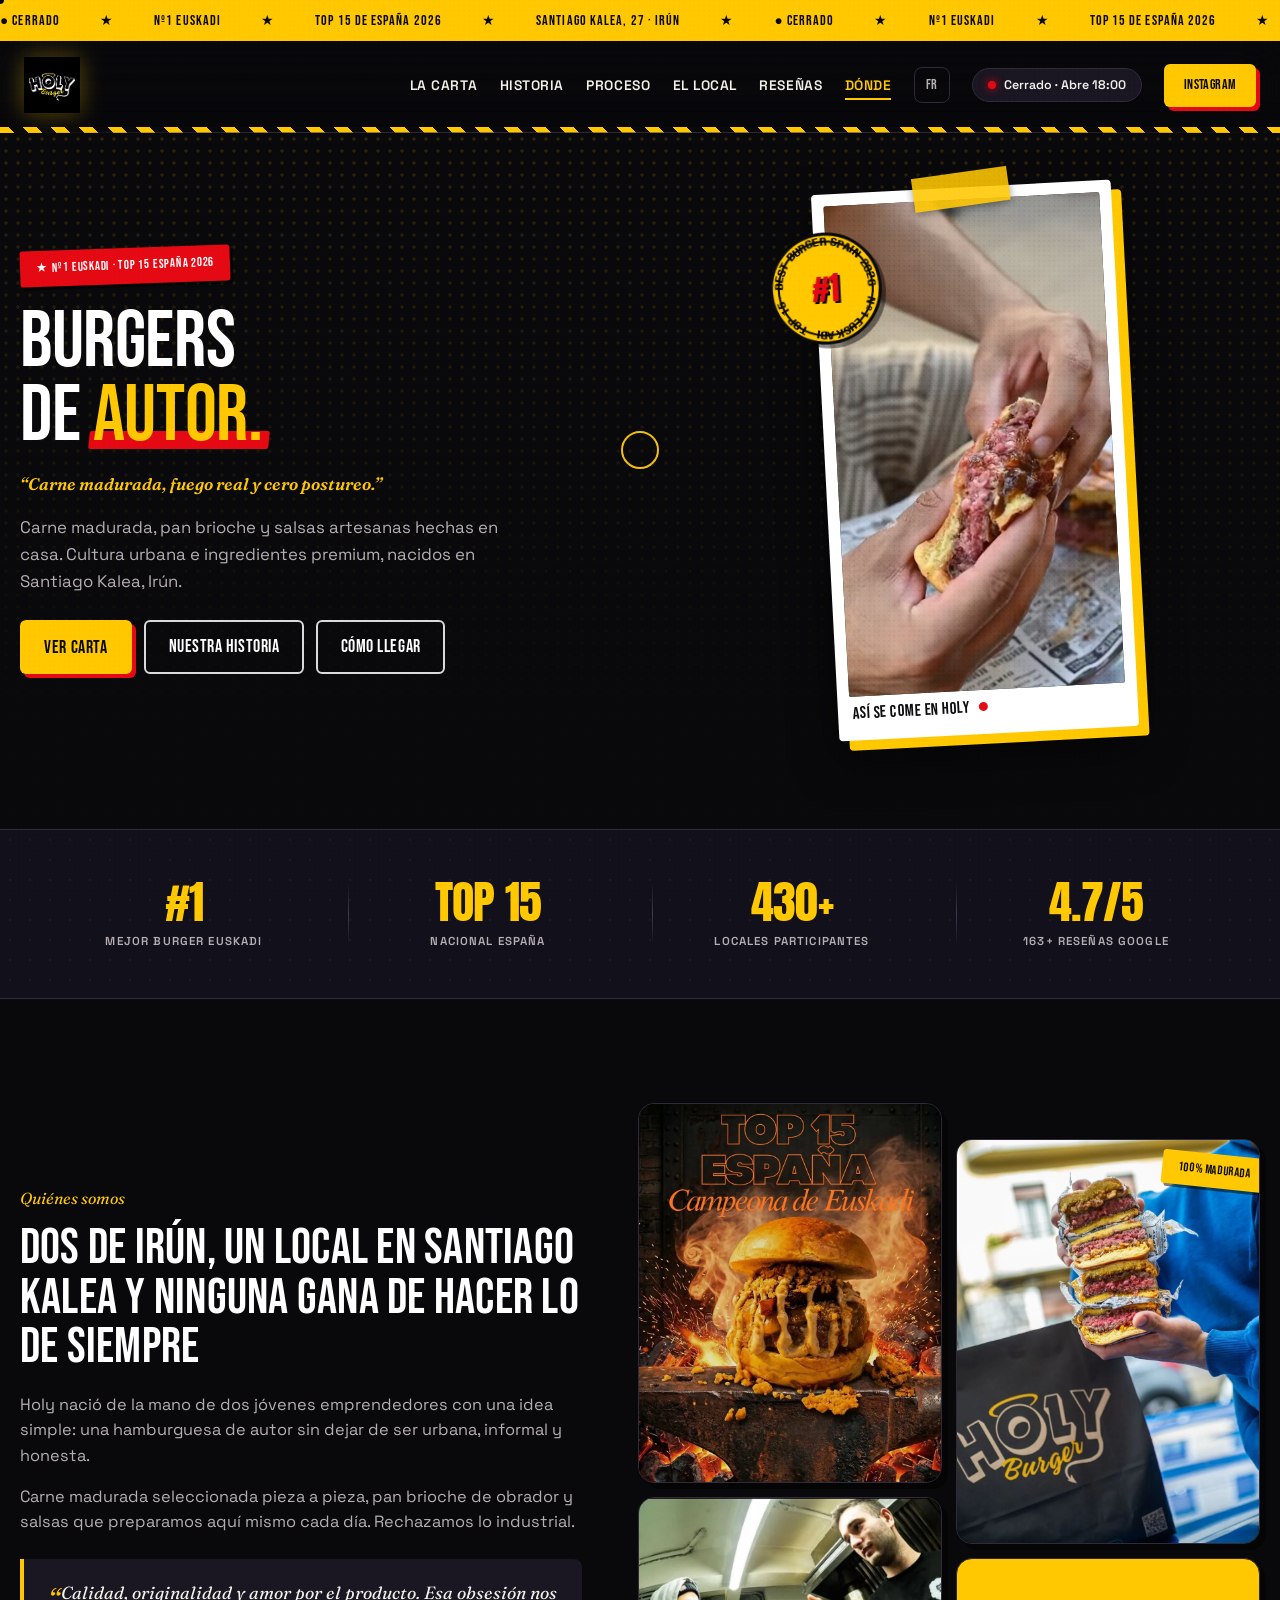
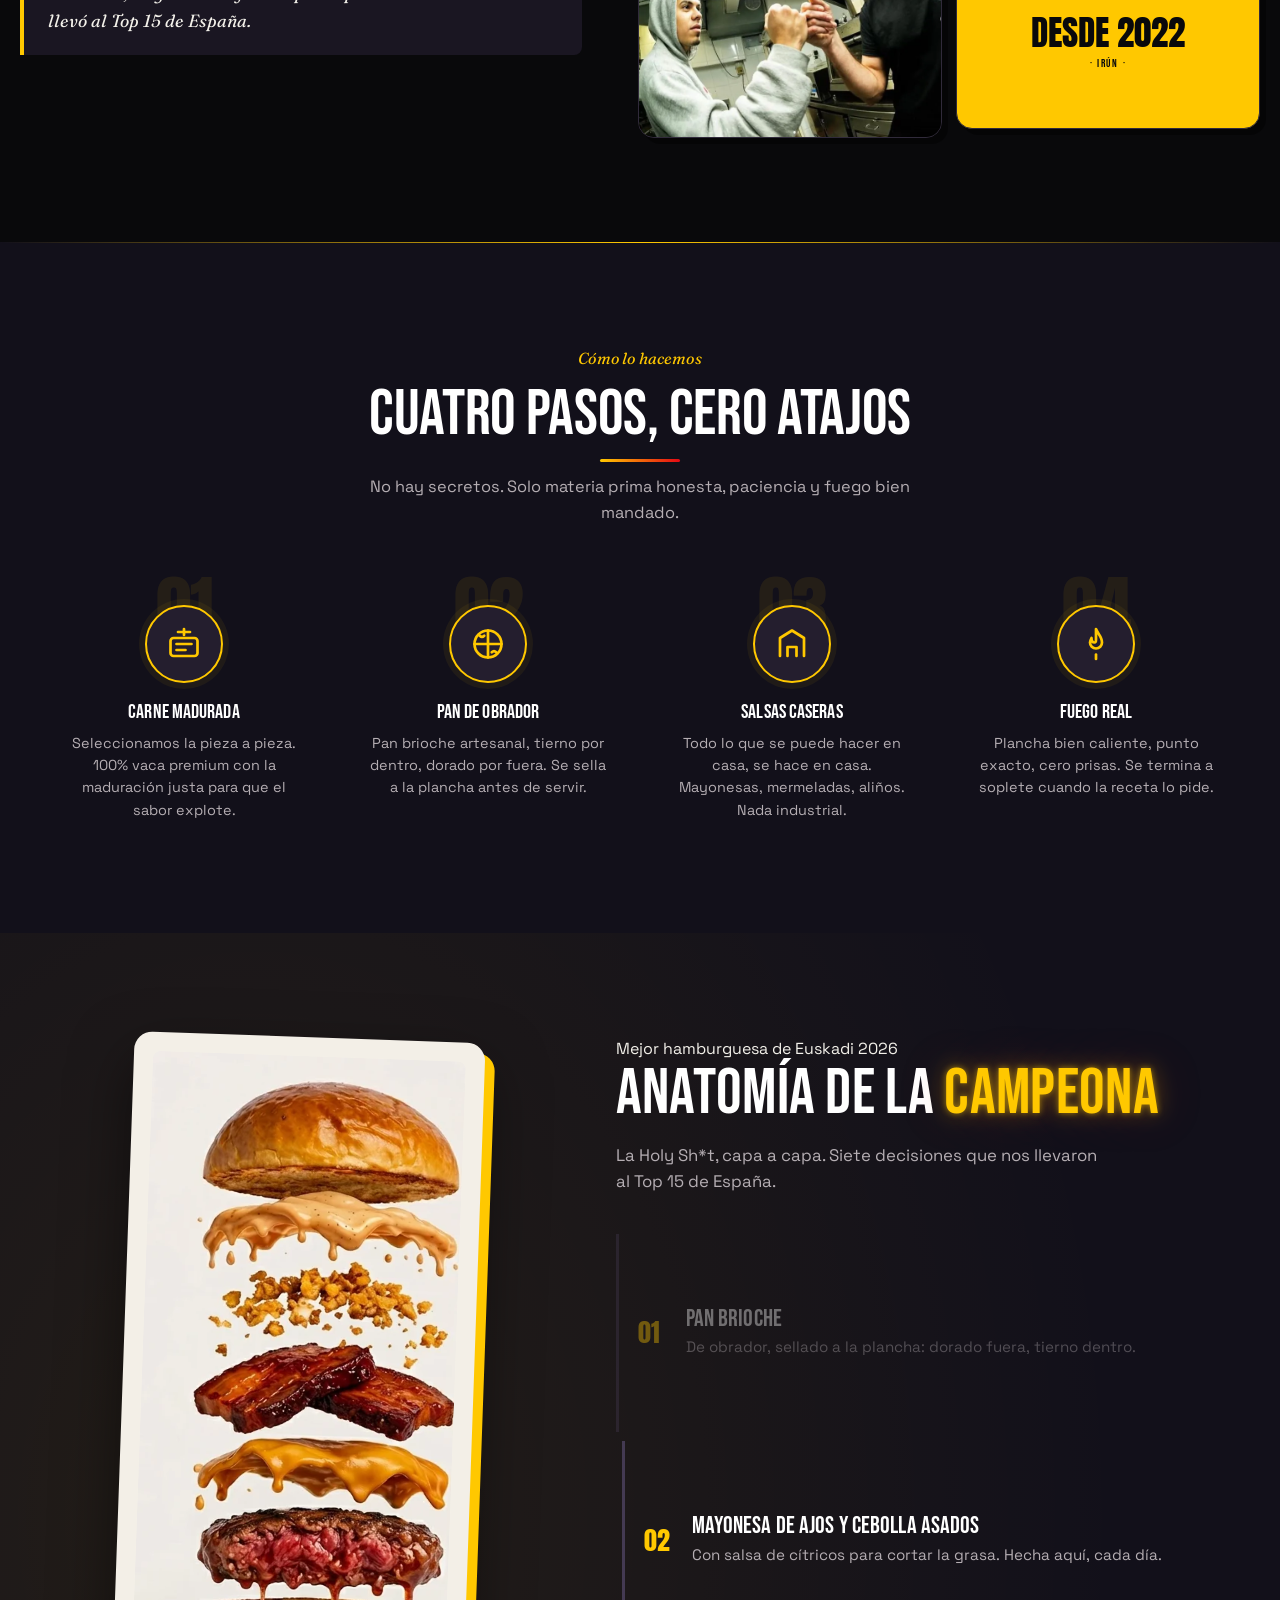
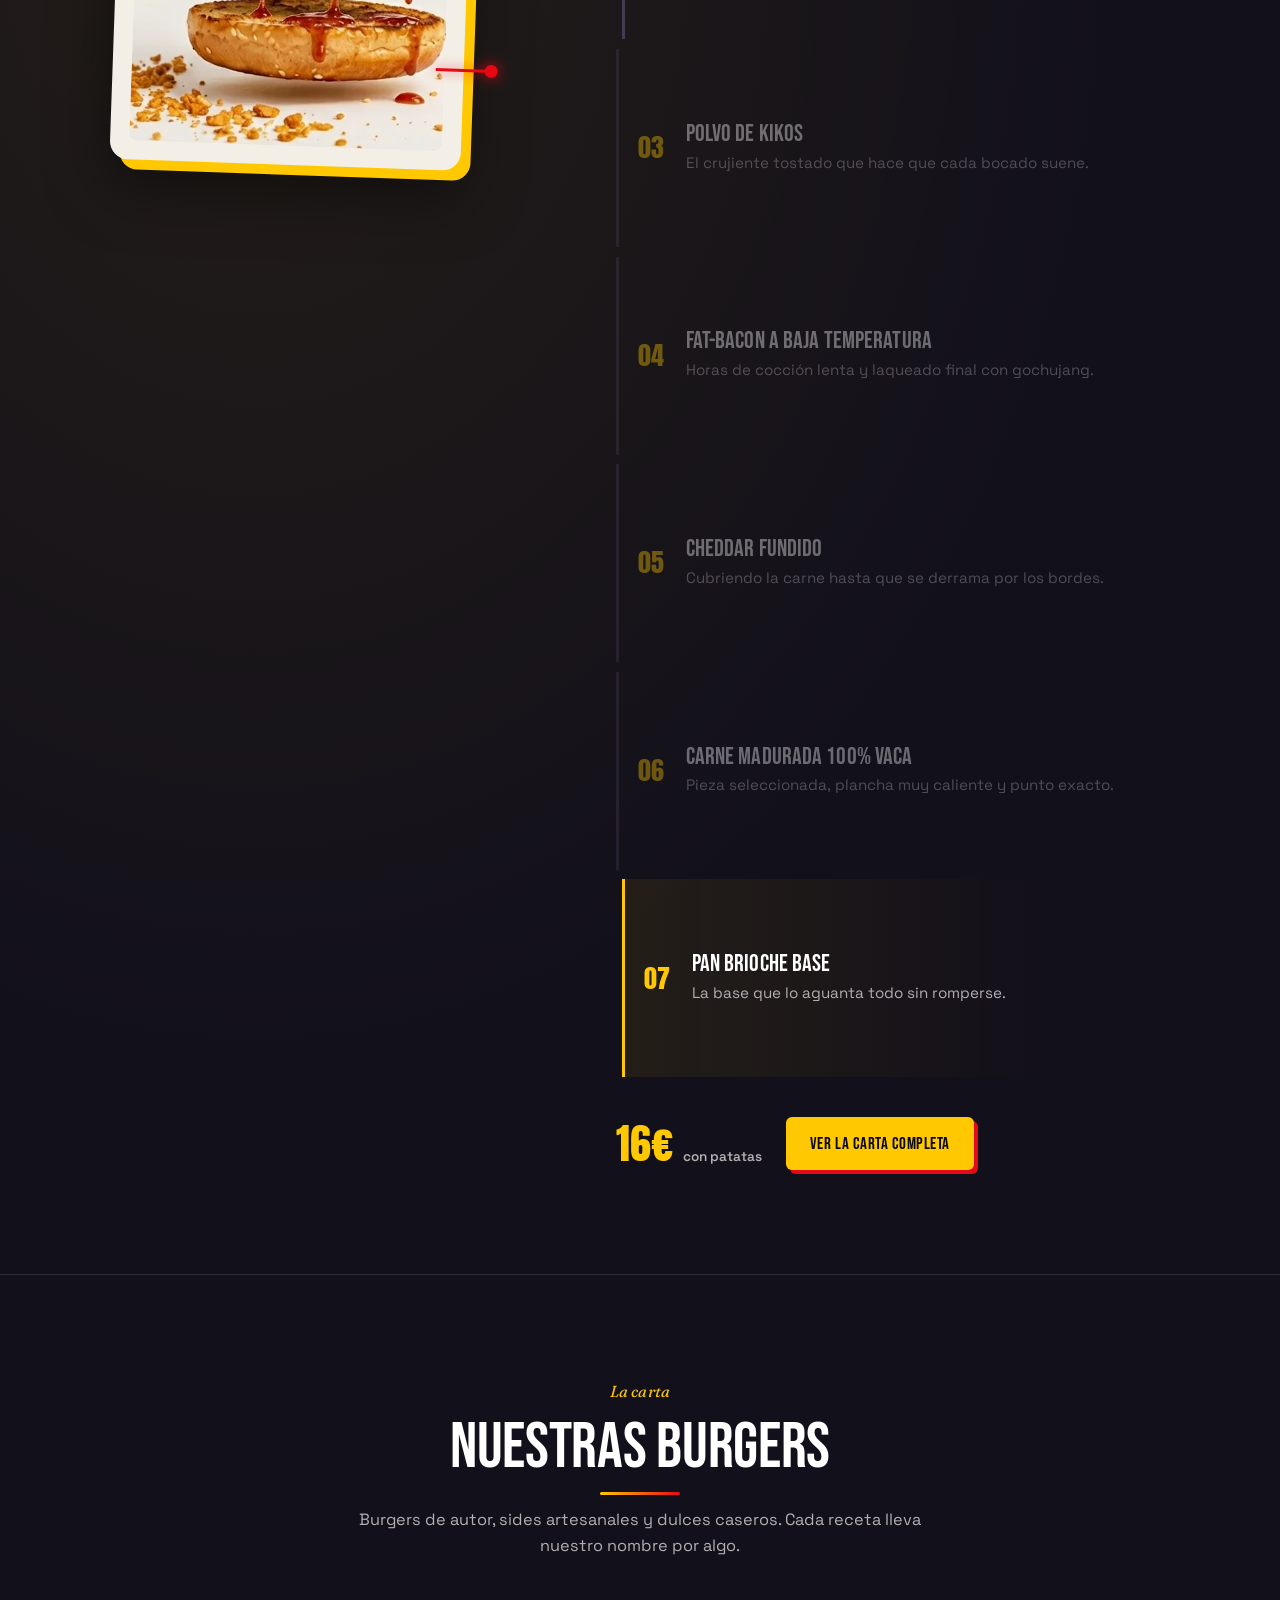
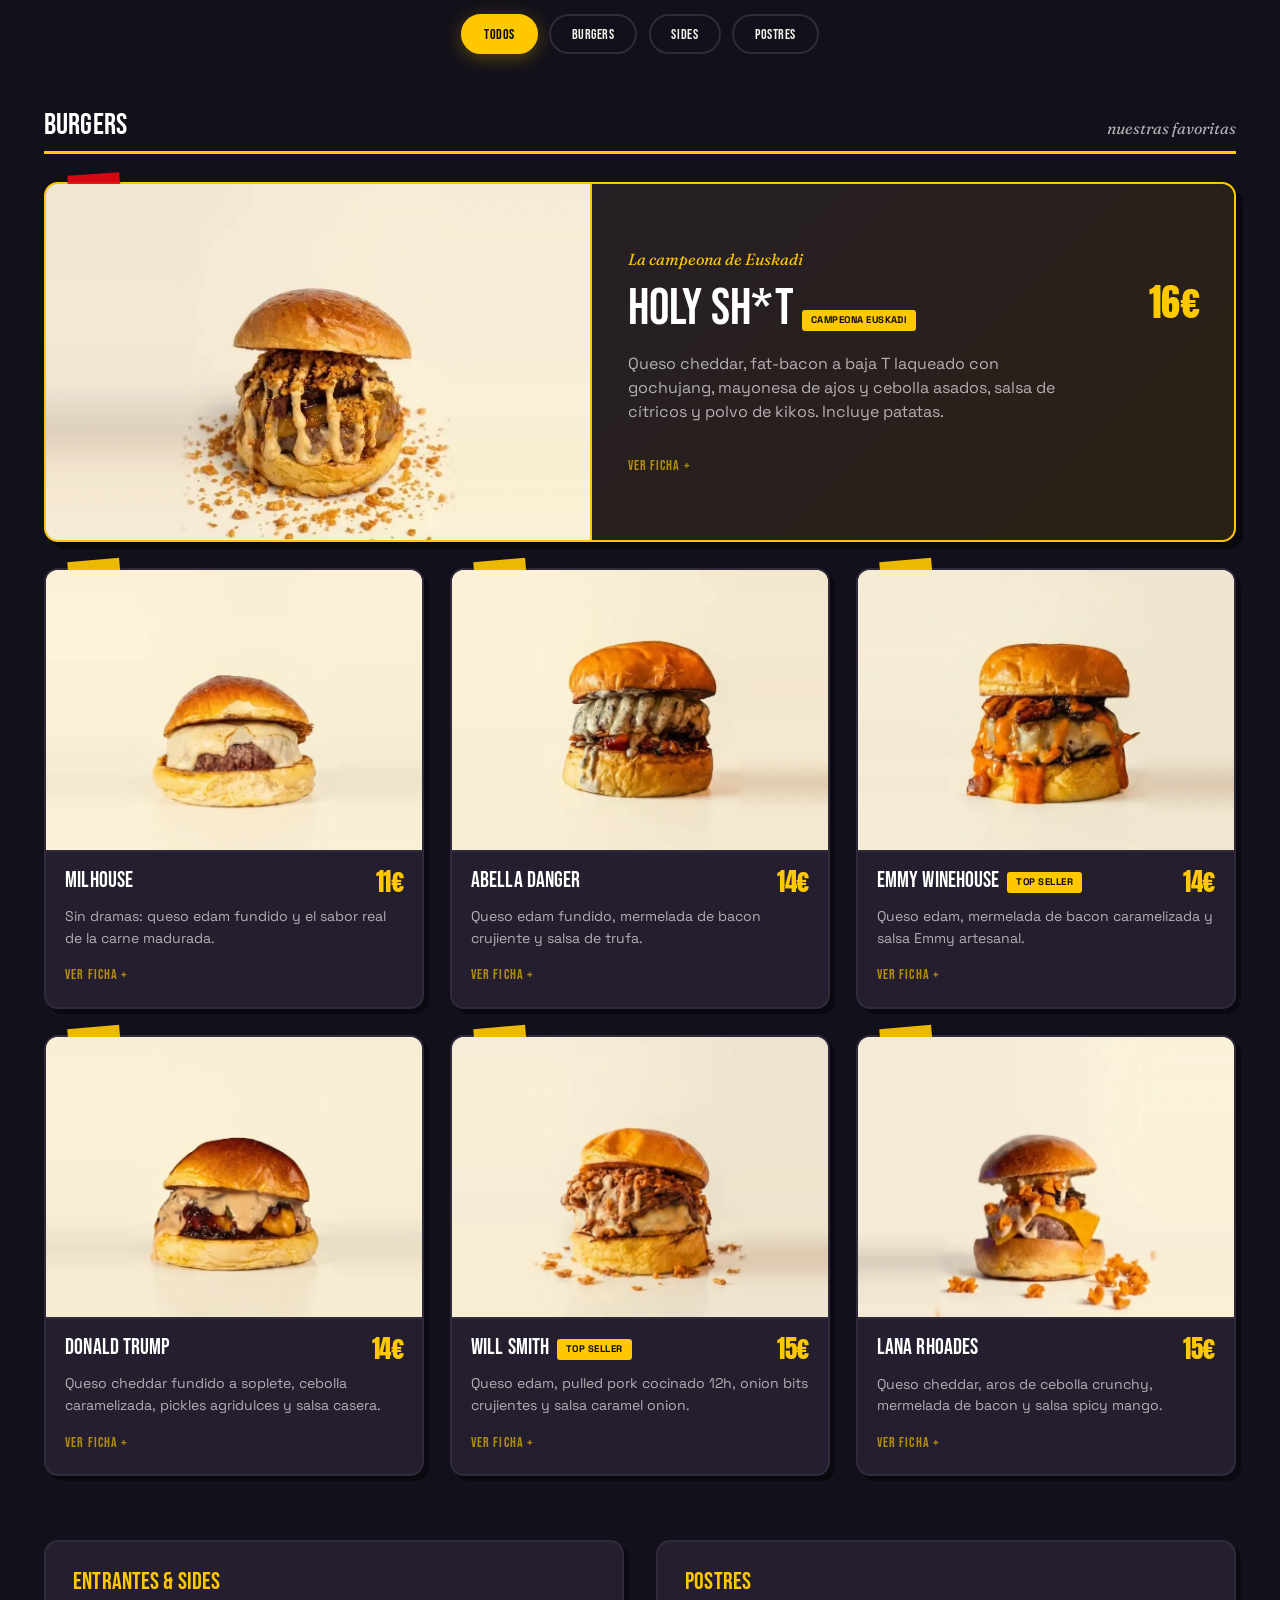
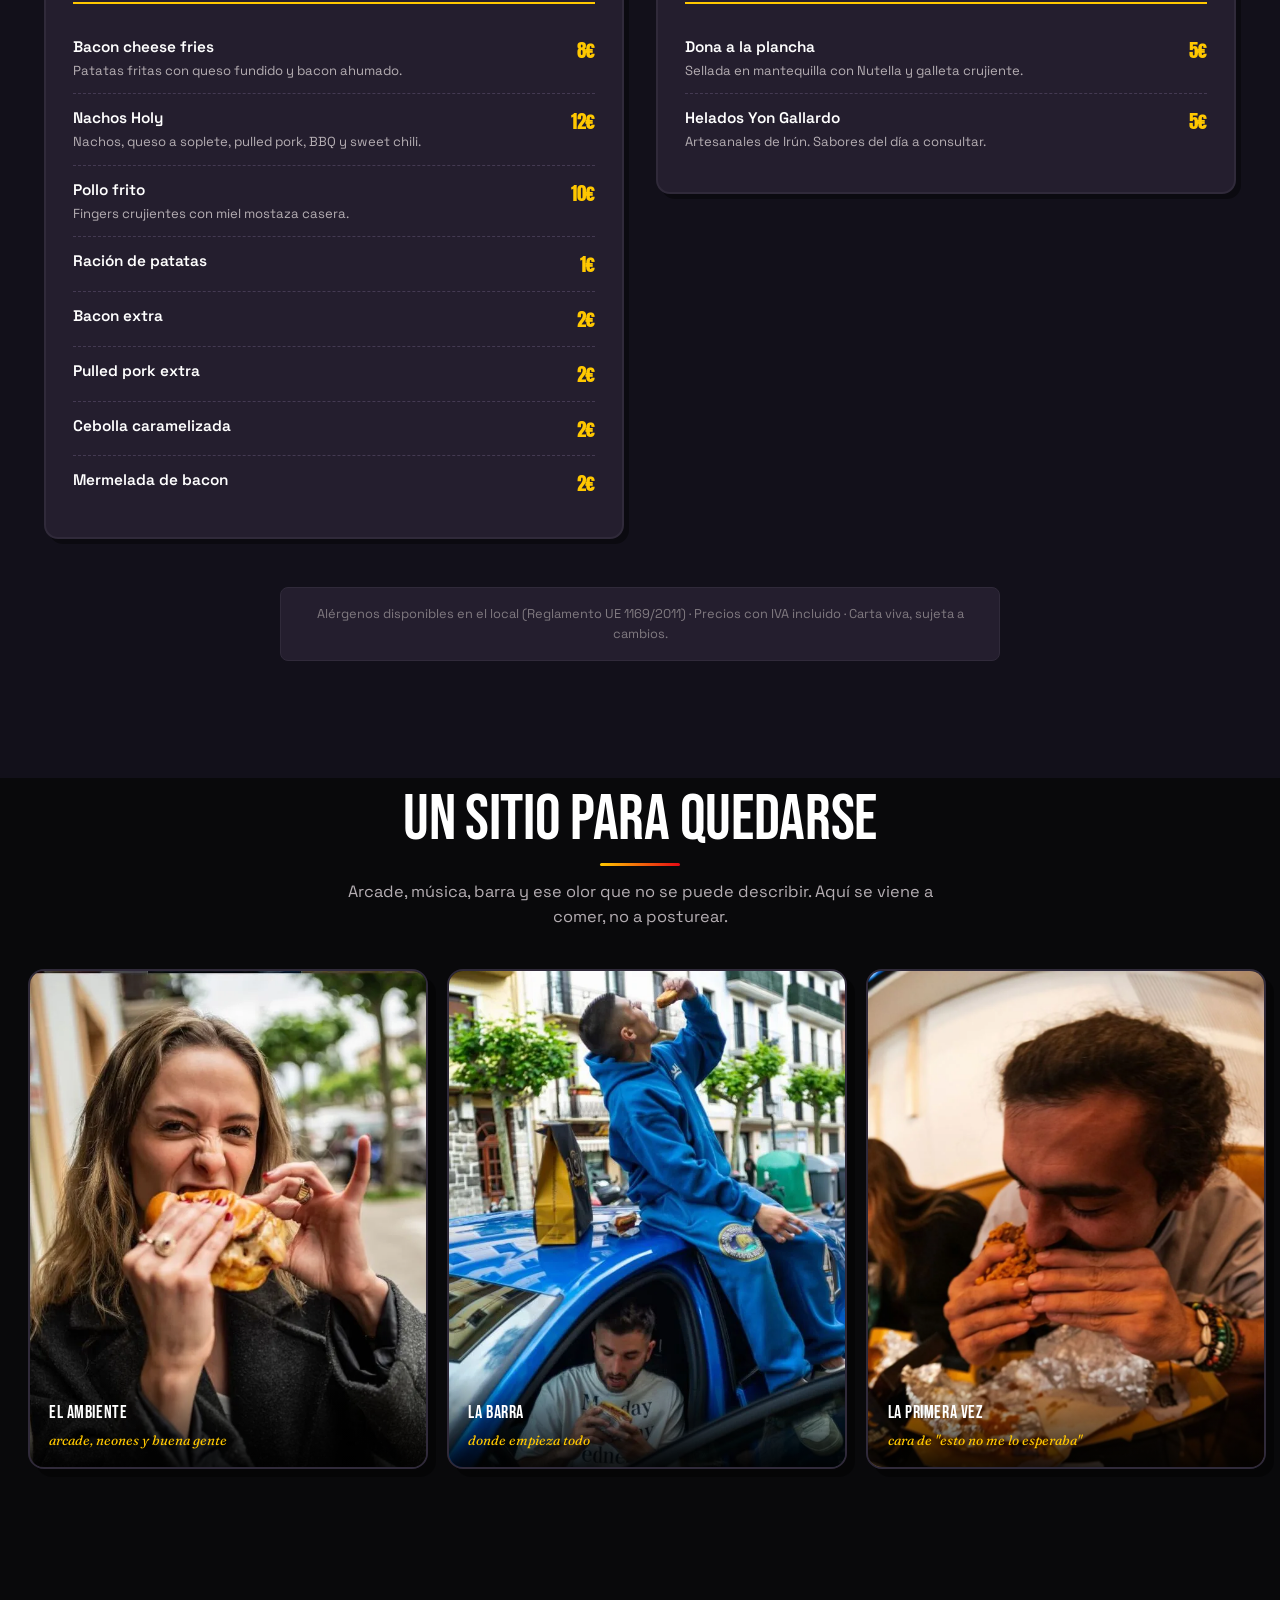
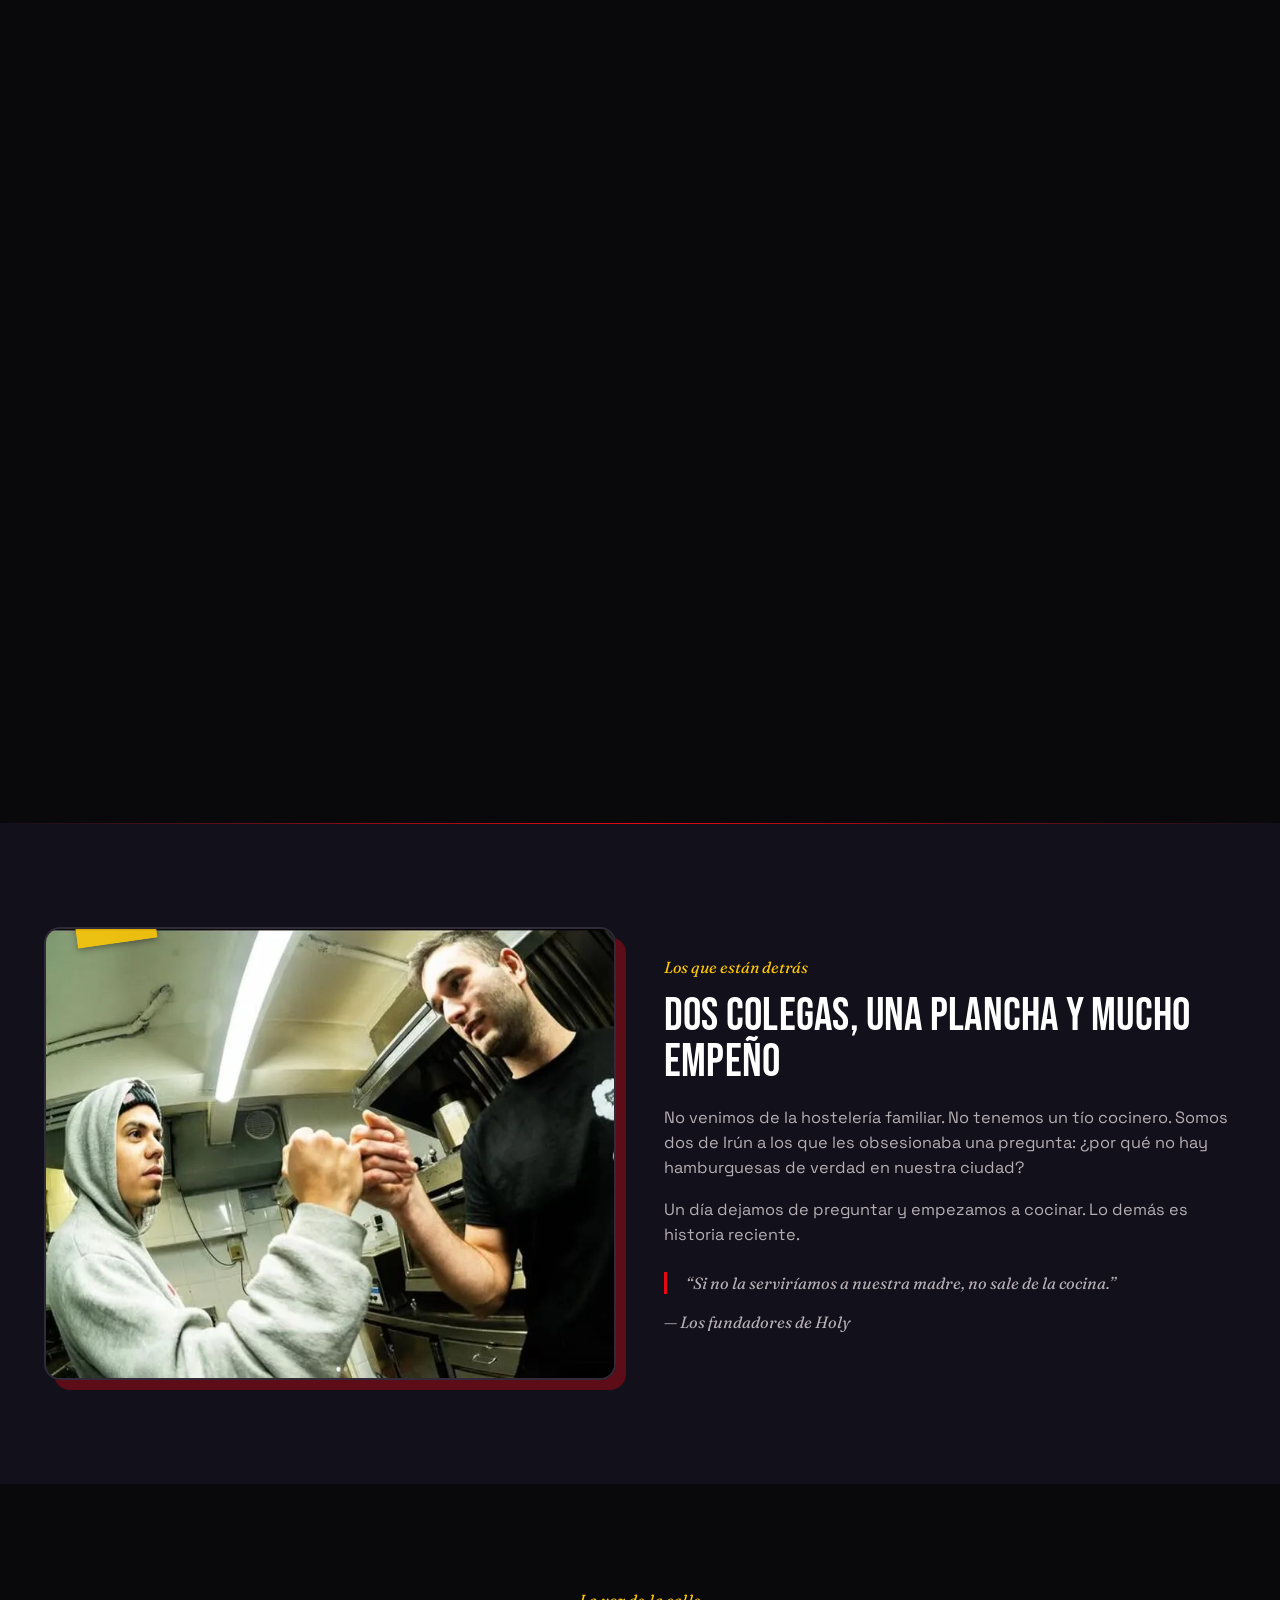
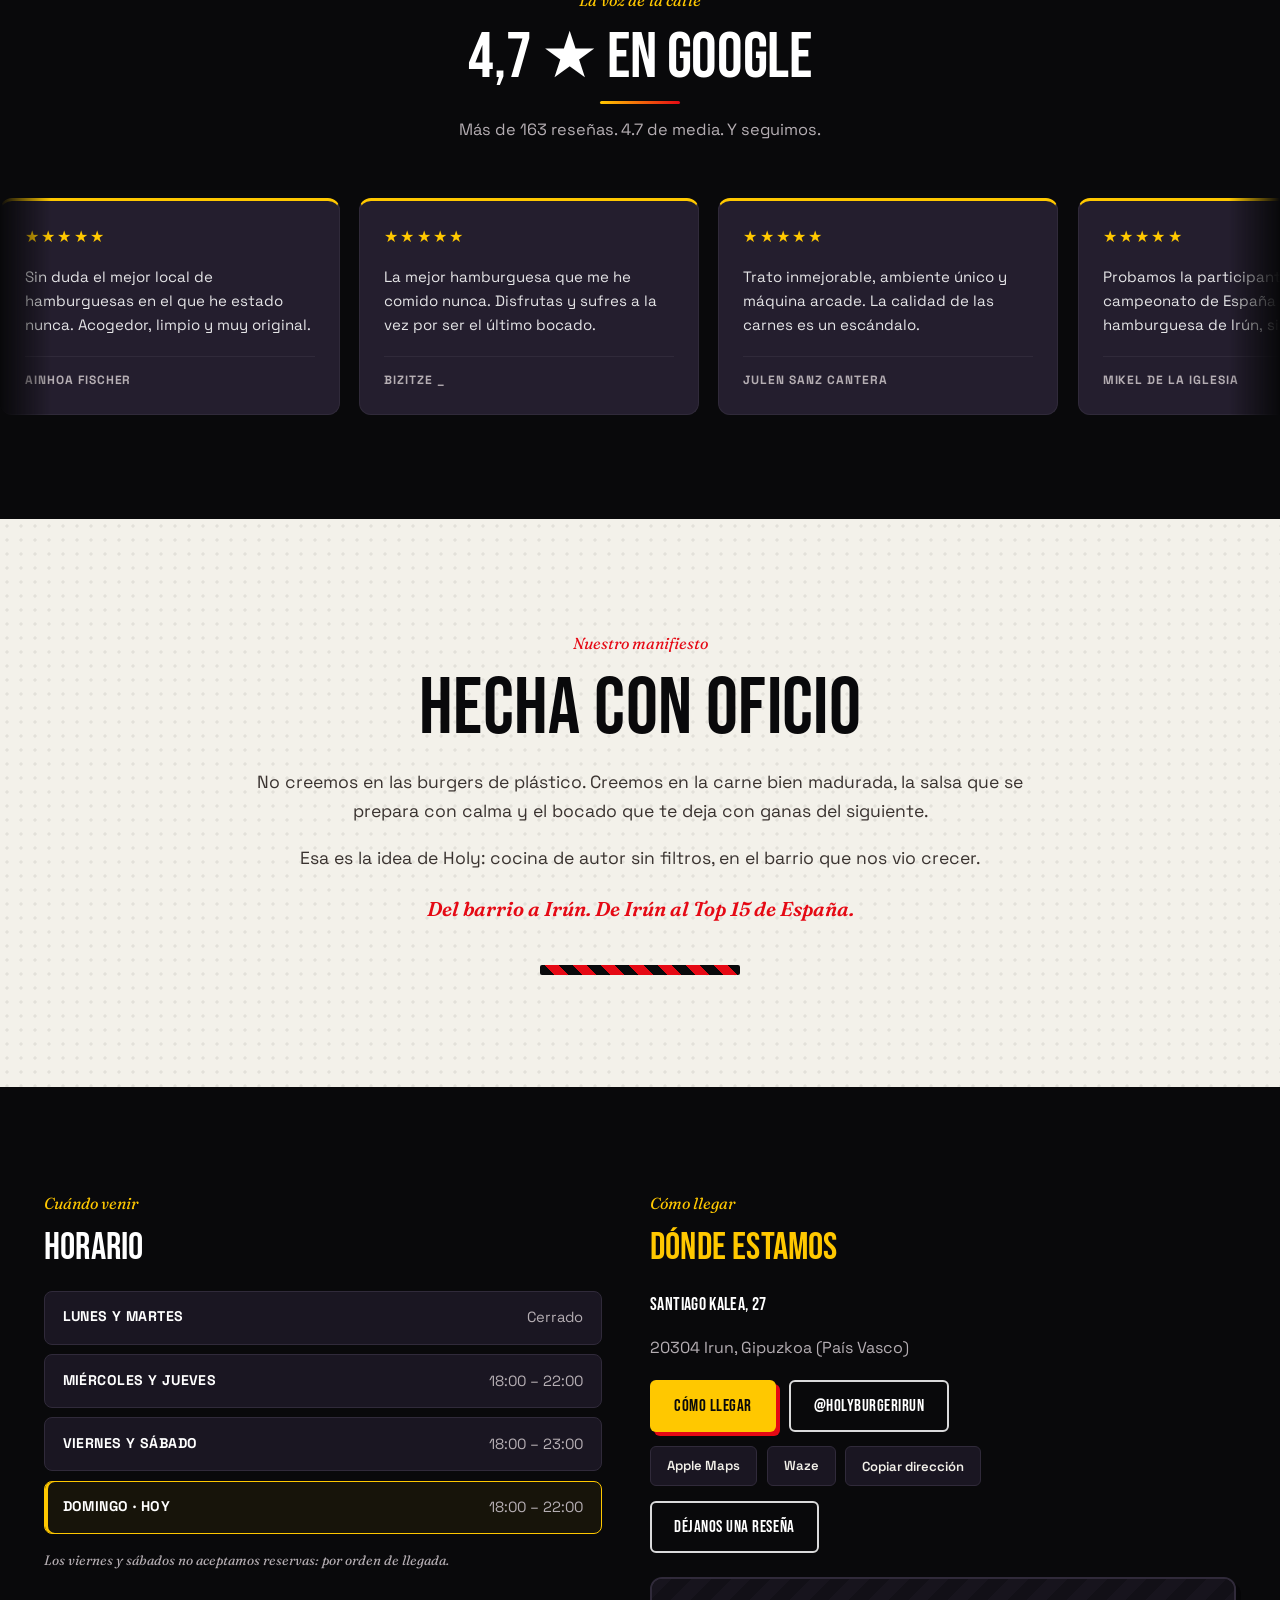
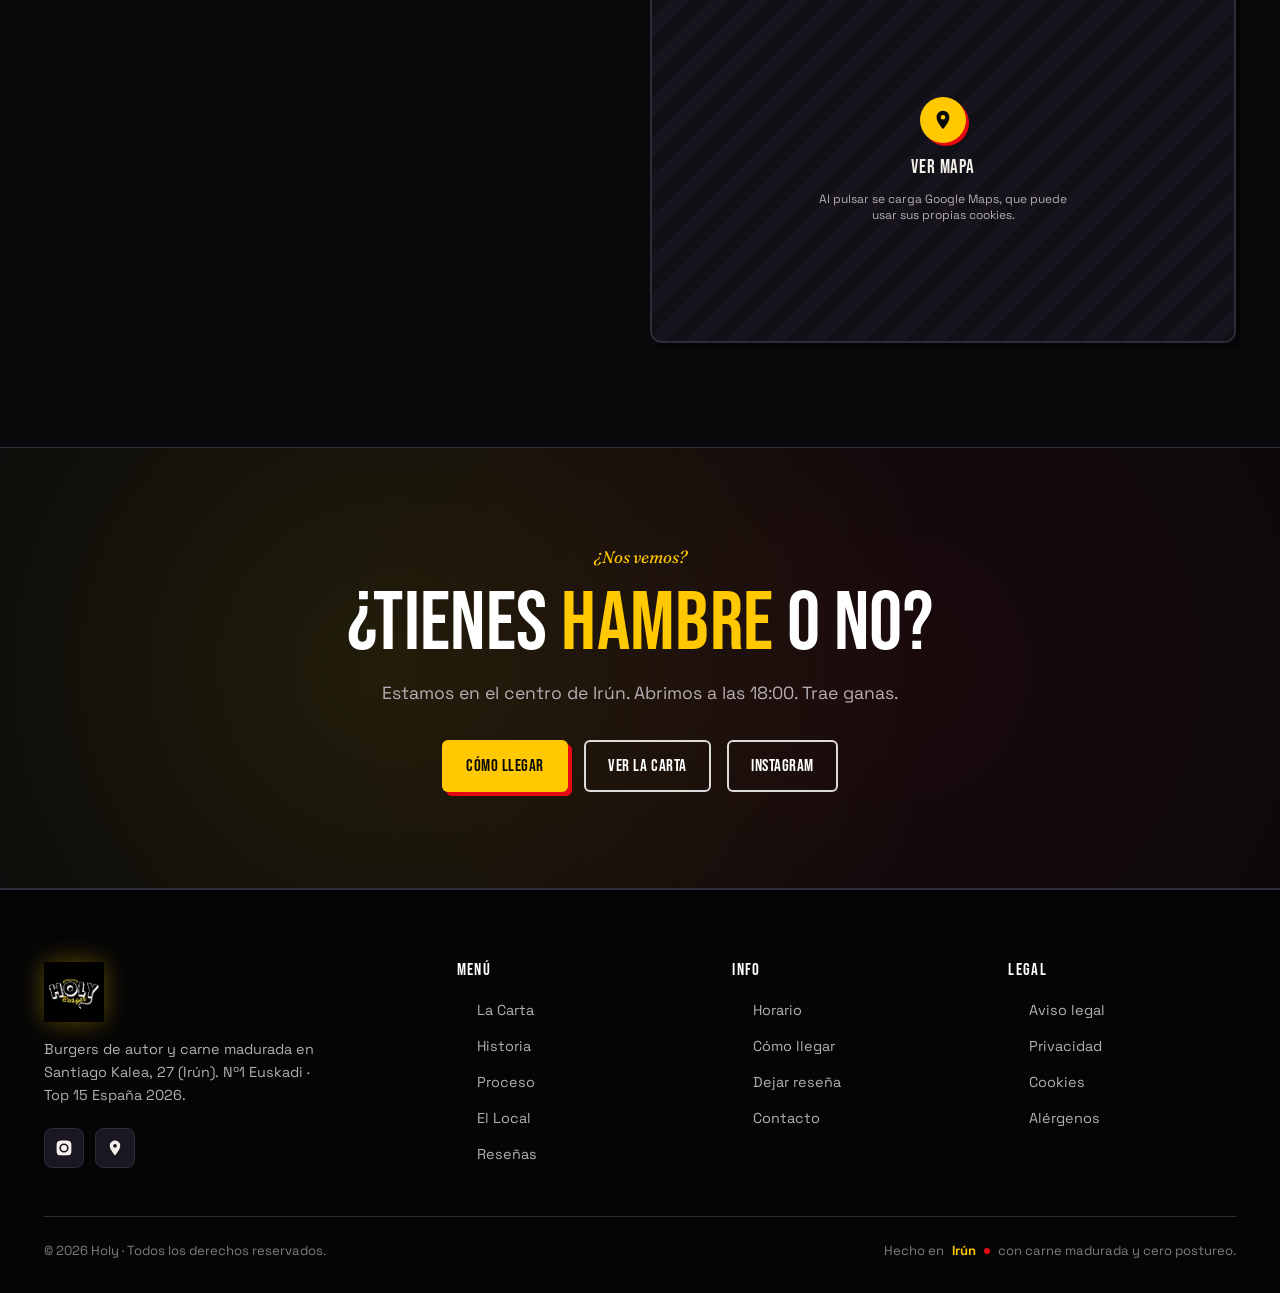
==== commit 4d5a2686: "Rediseño: vídeo en portada, anatomía de la campeona, carta con fichas, fotos sin recorte, WebP, fuen" ====
--- a/index.html
+++ b/index.html
@@ -1,9 +1,10 @@
 <!DOCTYPE html>
-<html lang="es"><head>
+<html lang="es" class="no-js">
+<head>
 <meta charset="UTF-8">
 <meta name="viewport" content="width=device-width, initial-scale=1.0">
-<title>Holy | Hamburguesería de Autor en Irún</title>
-<meta name="description" content="Holy: burgers de autor en Irún. Carne madurada, salsas artesanas y pan brioche. Nº1 Euskadi, Top 15 España 2026.">
+<title>Holy | Hamburguesería de Autor en Irún · Nº1 Euskadi, Top 15 España 2026</title>
+<meta name="description" content="Holy: burgers de autor en Irún. Carne madurada, salsas artesanas y pan brioche. Nº1 Euskadi, Top 15 España 2026. Santiago Kalea, 27.">
 <meta name="author" content="Holy">
 <meta name="theme-color" content="#09090b">
 <meta name="robots" content="index, follow, max-image-preview:large">
@@ -15,7 +16,6 @@
 <link rel="icon" type="image/jpeg" href="img/LOGO.jpg">
 <link rel="icon" type="image/png" sizes="192x192" href="img/icon-192.png">
 <link rel="apple-touch-icon" href="img/icon-192.png">
-
 <link rel="manifest" href="manifest.json">
 <meta name="mobile-web-app-capable" content="yes">
 <meta name="apple-mobile-web-app-capable" content="yes">
@@ -34,634 +34,1167 @@
 <meta property="og:image:type" content="image/jpeg">
 <meta name="twitter:card" content="summary_large_image">
 
+<!-- Detecta JS activo inmediatamente para activar animaciones sin dejar contenido invisible -->
+<script>document.documentElement.classList.remove('no-js');document.documentElement.classList.add('js');</script>
+
 <script type="application/ld+json">
-{
-  "@context": "https://schema.org",
-  "@type": "Restaurant",
-  "@id": "https://holyburgerirun.com/#restaurant",
-  "name": "Holy",
-  "alternateName": "Holy Burger Irún",
-  "url": "https://holyburgerirun.com/",
-  "image": "https://holyburgerirun.com/img/foto-premio.JPG",
-  "logo": "https://holyburgerirun.com/img/LOGO.jpg",
-  "description": "Hamburguesería de autor en Irún. Mejor Hamburguesa de Euskadi y Top 15 de España en Best Burger Spain 2026 con la Holy Sh*t.",
-  "address": {
-    "@type": "PostalAddress",
-    "streetAddress": "Santiago Kalea, 27",
-    "addressLocality": "Irun",
-    "addressRegion": "Gipuzkoa",
-    "postalCode": "20304",
-    "addressCountry": "ES"
-  },
-  "geo": { "@type": "GeoCoordinates", "latitude": 43.3412759, "longitude": -1.7868546 },
-  "servesCuisine": ["Hamburguesas", "Street Food", "Americana"],
-  "priceRange": "€€",
-  "currenciesAccepted": "EUR",
-  "paymentAccepted": "Efectivo, Tarjeta de crédito, Contactless",
-  "acceptsReservations": "False",
-  "hasMenu": "https://holyburgerirun.com/#menu",
-  "openingHoursSpecification": [
-    { "@type": "OpeningHoursSpecification", "dayOfWeek": ["Wednesday","Thursday","Sunday"], "opens": "18:00", "closes": "22:00" },
-    { "@type": "OpeningHoursSpecification", "dayOfWeek": ["Friday","Saturday"], "opens": "18:00", "closes": "23:00" }
-  ],
-  "award": ["Mejor Hamburguesa de País Vasco - Best Burger Spain 2026", "Top 15 Nacional - Best Burger Spain 2026"],
-  "aggregateRating": { "@type": "AggregateRating", "ratingValue": "4.7", "reviewCount": "163", "bestRating": "5", "worstRating": "1" },
-  "hasMap": "https://maps.google.com/?q=43.3412759,-1.7868546",
-  "sameAs": ["https://www.instagram.com/holyburgerirun", "https://www.google.com/maps/place/?q=place_id:ChIJ6xGPJQAJUQ0RCYyl2YRZp2U"]
-}
+{"@context":"https://schema.org","@type":"Restaurant","@id":"https://holyburgerirun.com/#restaurant","name":"Holy","alternateName":"Holy Burger Irún","url":"https://holyburgerirun.com/","image":"https://holyburgerirun.com/img/foto-premio.JPG","logo":"https://holyburgerirun.com/img/LOGO.jpg","description":"Hamburguesería de autor en Irún. Mejor Hamburguesa de Euskadi y Top 15 de España en Best Burger Spain 2026 con la Holy Sh*t.","address":{"@type":"PostalAddress","streetAddress":"Santiago Kalea, 27","addressLocality":"Irun","addressRegion":"Gipuzkoa","postalCode":"20304","addressCountry":"ES"},"geo":{"@type":"GeoCoordinates","latitude":43.3412759,"longitude":-1.7868546},"servesCuisine":["Hamburguesas","Street Food","Americana"],"priceRange":"€€","currenciesAccepted":"EUR","paymentAccepted":"Efectivo, Tarjeta de crédito, Contactless","acceptsReservations":"False","hasMenu":"https://holyburgerirun.com/#menu","openingHoursSpecification":[{"@type":"OpeningHoursSpecification","dayOfWeek":["Wednesday","Thursday","Sunday"],"opens":"18:00","closes":"22:00"},{"@type":"OpeningHoursSpecification","dayOfWeek":["Friday","Saturday"],"opens":"18:00","closes":"23:00"}],"award":["Mejor Hamburguesa de País Vasco - Best Burger Spain 2026","Top 15 Nacional - Best Burger Spain 2026"],"aggregateRating":{"@type":"AggregateRating","ratingValue":"4.7","reviewCount":"163","bestRating":"5","worstRating":"1"},"hasMap":"https://maps.google.com/?q=43.3412759,-1.7868546","sameAs":["https://www.instagram.com/holyburgerirun","https://www.google.com/maps/place/?q=place_id:ChIJ6xGPJQAJUQ0RCYyl2YRZp2U"]}
 </script>
-
 <script type="application/ld+json">
-{
-  "@context": "https://schema.org",
-  "@type": "Menu",
-  "@id": "https://holyburgerirun.com/#menu",
-  "name": "Carta de Holy",
-  "inLanguage": "es",
-  "hasMenuSection": [
-    {
-      "@type": "MenuSection",
-      "name": "Burgers",
-      "hasMenuItem": [
-        { "@type": "MenuItem", "name": "Holy Sh*t", "description": "Queso cheddar, fat-bacon a baja temperatura laqueado con gochujang, mayonesa de ajos y cebolla asados, salsa de cítricos y polvo de kikos. Incluye patatas.", "offers": { "@type": "Offer", "price": "16", "priceCurrency": "EUR" } },
-        { "@type": "MenuItem", "name": "Milhouse", "description": "Sin dramas: queso edam fundido y el sabor real de la carne madurada.", "offers": { "@type": "Offer", "price": "11", "priceCurrency": "EUR" } },
-        { "@type": "MenuItem", "name": "Abella Danger", "description": "Queso edam fundido, mermelada de bacon crujiente y salsa de trufa.", "offers": { "@type": "Offer", "price": "14", "priceCurrency": "EUR" } },
-        { "@type": "MenuItem", "name": "Emmy Winehouse", "description": "Queso edam, mermelada de bacon caramelizada y salsa Emmy artesanal.", "offers": { "@type": "Offer", "price": "14", "priceCurrency": "EUR" } },
-        { "@type": "MenuItem", "name": "Donald Trump", "description": "Queso cheddar fundido a soplete, cebolla caramelizada, pickles agridulces y salsa casera.", "offers": { "@type": "Offer", "price": "14", "priceCurrency": "EUR" } },
-        { "@type": "MenuItem", "name": "Will Smith", "description": "Queso edam, pulled pork cocinado 12h, onion bits crujientes y salsa caramel onion.", "offers": { "@type": "Offer", "price": "15", "priceCurrency": "EUR" } },
-        { "@type": "MenuItem", "name": "Lana Rhoades", "description": "Queso cheddar, aros de cebolla crunchy, mermelada de bacon y salsa spicy mango.", "offers": { "@type": "Offer", "price": "15", "priceCurrency": "EUR" } }
-      ]
-    },
-    {
-      "@type": "MenuSection",
-      "name": "Entrantes & Sides",
-      "hasMenuItem": [
-        { "@type": "MenuItem", "name": "Bacon cheese fries", "description": "Patatas fritas con queso fundido y bacon ahumado.", "offers": { "@type": "Offer", "price": "8", "priceCurrency": "EUR" } },
-        { "@type": "MenuItem", "name": "Nachos Holy", "description": "Nachos, queso a soplete, pulled pork, BBQ y sweet chili.", "offers": { "@type": "Offer", "price": "12", "priceCurrency": "EUR" } },
-        { "@type": "MenuItem", "name": "Pollo frito", "description": "Fingers crujientes con miel mostaza casera.", "offers": { "@type": "Offer", "price": "10", "priceCurrency": "EUR" } },
-        { "@type": "MenuItem", "name": "Ración de patatas", "offers": { "@type": "Offer", "price": "1", "priceCurrency": "EUR" } },
-        { "@type": "MenuItem", "name": "Bacon extra", "offers": { "@type": "Offer", "price": "2", "priceCurrency": "EUR" } },
-        { "@type": "MenuItem", "name": "Pulled pork extra", "offers": { "@type": "Offer", "price": "2", "priceCurrency": "EUR" } },
-        { "@type": "MenuItem", "name": "Cebolla caramelizada", "offers": { "@type": "Offer", "price": "2", "priceCurrency": "EUR" } },
-        { "@type": "MenuItem", "name": "Mermelada de bacon", "offers": { "@type": "Offer", "price": "2", "priceCurrency": "EUR" } }
-      ]
-    },
-    {
-      "@type": "MenuSection",
-      "name": "Postres",
-      "hasMenuItem": [
-        { "@type": "MenuItem", "name": "Dona a la plancha", "description": "Sellada en mantequilla con Nutella y galleta crujiente.", "offers": { "@type": "Offer", "price": "5", "priceCurrency": "EUR" } },
-        { "@type": "MenuItem", "name": "Helados Yon Gallardo", "description": "Artesanales de Irún. Sabores del día a consultar.", "offers": { "@type": "Offer", "price": "5", "priceCurrency": "EUR" } }
-      ]
-    }
-  ]
-}
+{"@context":"https://schema.org","@type":"Menu","@id":"https://holyburgerirun.com/#menu","name":"Carta de Holy","inLanguage":"es","hasMenuSection":[{"@type":"MenuSection","name":"Burgers","hasMenuItem":[{"@type":"MenuItem","name":"Holy Sh*t","description":"Queso cheddar, fat-bacon a baja temperatura laqueado con gochujang, mayonesa de ajos y cebolla asados, salsa de cítricos y polvo de kikos. Incluye patatas.","offers":{"@type":"Offer","price":"16","priceCurrency":"EUR"}},{"@type":"MenuItem","name":"Milhouse","description":"Sin dramas: queso edam fundido y el sabor real de la carne madurada.","offers":{"@type":"Offer","price":"11","priceCurrency":"EUR"}},{"@type":"MenuItem","name":"Abella Danger","description":"Queso edam fundido, mermelada de bacon crujiente y salsa de trufa.","offers":{"@type":"Offer","price":"14","priceCurrency":"EUR"}},{"@type":"MenuItem","name":"Emmy Winehouse","description":"Queso edam, mermelada de bacon caramelizada y salsa Emmy artesanal.","offers":{"@type":"Offer","price":"14","priceCurrency":"EUR"}},{"@type":"MenuItem","name":"Donald Trump","description":"Queso cheddar fundido a soplete, cebolla caramelizada, pickles agridulces y salsa casera.","offers":{"@type":"Offer","price":"14","priceCurrency":"EUR"}},{"@type":"MenuItem","name":"Will Smith","description":"Queso edam, pulled pork cocinado 12h, onion bits crujientes y salsa caramel onion.","offers":{"@type":"Offer","price":"15","priceCurrency":"EUR"}},{"@type":"MenuItem","name":"Lana Rhoades","description":"Queso cheddar, aros de cebolla crunchy, mermelada de bacon y salsa spicy mango.","offers":{"@type":"Offer","price":"15","priceCurrency":"EUR"}}]},{"@type":"MenuSection","name":"Entrantes & Sides","hasMenuItem":[{"@type":"MenuItem","name":"Bacon cheese fries","description":"Patatas fritas con queso fundido y bacon ahumado.","offers":{"@type":"Offer","price":"8","priceCurrency":"EUR"}},{"@type":"MenuItem","name":"Nachos Holy","description":"Nachos, queso a soplete, pulled pork, BBQ y sweet chili.","offers":{"@type":"Offer","price":"12","priceCurrency":"EUR"}},{"@type":"MenuItem","name":"Pollo frito","description":"Fingers crujientes con miel mostaza casera.","offers":{"@type":"Offer","price":"10","priceCurrency":"EUR"}},{"@type":"MenuItem","name":"Ración de patatas","offers":{"@type":"Offer","price":"1","priceCurrency":"EUR"}},{"@type":"MenuItem","name":"Bacon extra","offers":{"@type":"Offer","price":"2","priceCurrency":"EUR"}},{"@type":"MenuItem","name":"Pulled pork extra","offers":{"@type":"Offer","price":"2","priceCurrency":"EUR"}},{"@type":"MenuItem","name":"Cebolla caramelizada","offers":{"@type":"Offer","price":"2","priceCurrency":"EUR"}},{"@type":"MenuItem","name":"Mermelada de bacon","offers":{"@type":"Offer","price":"2","priceCurrency":"EUR"}}]},{"@type":"MenuSection","name":"Postres","hasMenuItem":[{"@type":"MenuItem","name":"Dona a la plancha","description":"Sellada en mantequilla con Nutella y galleta crujiente.","offers":{"@type":"Offer","price":"5","priceCurrency":"EUR"}},{"@type":"MenuItem","name":"Helados Yon Gallardo","description":"Artesanales de Irún. Sabores del día a consultar.","offers":{"@type":"Offer","price":"5","priceCurrency":"EUR"}}]}]}
 </script>
-
 <script type="application/ld+json">
-{
-  "@context": "https://schema.org",
-  "@type": "FAQPage",
-  "mainEntity": [
-    { "@type": "Question", "name": "¿Tenéis servicio de entrega a domicilio propio?", "acceptedAnswer": { "@type": "Answer", "text": "No disponemos de reparto a domicilio propio. Preparamos tu comanda para recoger directamente en el local (Take Away) recién salida de la plancha." } },
-    { "@type": "Question", "name": "¿Se puede reservar mesa?", "acceptedAnswer": { "@type": "Answer", "text": "Los viernes y sábados no se aceptan reservas: el servicio se realiza estrictamente por orden de llegada tanto en sala como en terraza. De miércoles a jueves y domingos, atendemos con total fluidez en el local." } },
-    { "@type": "Question", "name": "¿Qué incluye la burger Holy Sh*t?", "acceptedAnswer": { "@type": "Answer", "text": "Es nuestra burger premiada como Mejor Hamburguesa de Euskadi: queso cheddar, fat-bacon a baja temperatura laqueado con gochujang, mayonesa de ajos y cebolla asados, salsa de cítricos y polvo de kikos picantes. Incluye ración de patatas." } },
-    { "@type": "Question", "name": "¿Dónde puedo aparcar cerca?", "acceptedAnswer": { "@type": "Answer", "text": "Estamos en pleno centro de Irún, donde el aparcamiento en superficie es limitado. Te recomendamos tirar de los parkings públicos del centro y venir con algo de margen." } },
-    { "@type": "Question", "name": "¿La carta cambia?", "acceptedAnswer": { "@type": "Answer", "text": "Sí. Trabajamos con una carta viva y vamos rotando propuestas y ediciones especiales. Si vienes a por una burger concreta, échale un ojo antes a nuestro Instagram." } },
-    { "@type": "Question", "name": "¿Tenéis información de alérgenos?", "acceptedAnswer": { "@type": "Answer", "text": "Sí, disponemos de la información completa de alérgenos de todos nuestros platos en el local. Pídesela a nuestro equipo antes de hacer tu pedido y te la facilitamos sin problema." } }
-  ]
-}
+{"@context":"https://schema.org","@type":"FAQPage","mainEntity":[{"@type":"Question","name":"¿Tenéis servicio de entrega a domicilio propio?","acceptedAnswer":{"@type":"Answer","text":"No disponemos de reparto a domicilio propio. Preparamos tu comanda para recoger directamente en el local (Take Away) recién salida de la plancha."}},{"@type":"Question","name":"¿Se puede reservar mesa?","acceptedAnswer":{"@type":"Answer","text":"Los viernes y sábados no se aceptan reservas: el servicio se realiza estrictamente por orden de llegada tanto en sala como en terraza. De miércoles a jueves y domingos, atendemos con total fluidez en el local."}},{"@type":"Question","name":"¿Qué incluye la burger Holy Sh*t?","acceptedAnswer":{"@type":"Answer","text":"Es nuestra burger premiada como Mejor Hamburguesa de Euskadi: queso cheddar, fat-bacon a baja temperatura laqueado con gochujang, mayonesa de ajos y cebolla asados, salsa de cítricos y polvo de kikos picantes. Incluye ración de patatas."}},{"@type":"Question","name":"¿Dónde puedo aparcar cerca?","acceptedAnswer":{"@type":"Answer","text":"Estamos en pleno centro de Irún, donde el aparcamiento en superficie es limitado. Te recomendamos tirar de los parkings públicos del centro y venir con algo de margen."}},{"@type":"Question","name":"¿La carta cambia?","acceptedAnswer":{"@type":"Answer","text":"Sí. Trabajamos con una carta viva y vamos rotando propuestas y ediciones especiales. Si vienes a por una burger concreta, échale un ojo antes a nuestro Instagram."}},{"@type":"Question","name":"¿Tenéis información de alérgenos?","acceptedAnswer":{"@type":"Answer","text":"Sí, disponemos de la información completa de alérgenos de todos nuestros platos en el local. Pídesela a nuestro equipo antes de hacer tu pedido y te la facilitamos sin problema."}}]}
 </script>
 
-<!-- GOOGLE ANALYTICS (GA4): cuando tengas tu Measurement ID (formato G-XXXXXXXXXX), sustituye las DOS apariciones de G-XXXXXXXXXX por tu ID real, y quita las marcas de comentario que envuelven el bloque de scripts de abajo.
+<!-- GOOGLE ANALYTICS (GA4) — descomenta y sustituye G-XXXXXXXXXX por tu ID -->
+<!--
 <script async src="https://www.googletagmanager.com/gtag/js?id=G-XXXXXXXXXX"></script>
 <script>
-  window.dataLayer = window.dataLayer || [];
-  function gtag(){dataLayer.push(arguments);}
-  gtag('js', new Date());
-  gtag('config', 'G-XXXXXXXXXX');
+window.dataLayer = window.dataLayer || [];
+function gtag(){dataLayer.push(arguments);}
+gtag('js', new Date());
+gtag('config', 'G-XXXXXXXXXX');
 </script>
 -->
 
-
-
-
-
-
-
-
-
-<link rel="preconnect" href="https://fonts.googleapis.com">
-<link rel="preconnect" href="https://fonts.gstatic.com" crossorigin="">
-<style>/* latin-ext */
-@font-face {
-  font-family: 'Bebas Neue';
-  font-style: normal;
-  font-weight: 400;
-  font-display: swap;
-  src: url("fonts/bebas-neue-latin-ext.woff2") format('woff2');
-  unicode-range: U+0100-02BA, U+02BD-02C5, U+02C7-02CC, U+02CE-02D7, U+02DD-02FF, U+0304, U+0308, U+0329, U+1D00-1DBF, U+1E00-1E9F, U+1EF2-1EFF, U+2020, U+20A0-20AB, U+20AD-20C0, U+2113, U+2C60-2C7F, U+A720-A7FF;
-}
-/* latin */
-@font-face {
-  font-family: 'Bebas Neue';
-  font-style: normal;
-  font-weight: 400;
-  font-display: swap;
-  src: url("fonts/bebas-neue-latin.woff2") format('woff2');
-  unicode-range: U+0000-00FF, U+0131, U+0152-0153, U+02BB-02BC, U+02C6, U+02DA, U+02DC, U+0304, U+0308, U+0329, U+2000-206F, U+20AC, U+2122, U+2191, U+2193, U+2212, U+2215, U+FEFF, U+FFFD;
-}
-/* vietnamese */
-@font-face {
-  font-family: 'Space Grotesk';
-  font-style: normal;
-  font-weight: 400;
-  font-display: swap;
-  src: url("fonts/space-grotesk-vietnamese.woff2") format('woff2');
-  unicode-range: U+0102-0103, U+0110-0111, U+0128-0129, U+0168-0169, U+01A0-01A1, U+01AF-01B0, U+0300-0301, U+0303-0304, U+0308-0309, U+0323, U+0329, U+1EA0-1EF9, U+20AB;
-}
-/* latin-ext */
-@font-face {
-  font-family: 'Space Grotesk';
-  font-style: normal;
-  font-weight: 400;
-  font-display: swap;
-  src: url("fonts/space-grotesk-latin-ext.woff2") format('woff2');
-  unicode-range: U+0100-02BA, U+02BD-02C5, U+02C7-02CC, U+02CE-02D7, U+02DD-02FF, U+0304, U+0308, U+0329, U+1D00-1DBF, U+1E00-1E9F, U+1EF2-1EFF, U+2020, U+20A0-20AB, U+20AD-20C0, U+2113, U+2C60-2C7F, U+A720-A7FF;
-}
-/* latin */
-@font-face {
-  font-family: 'Space Grotesk';
-  font-style: normal;
-  font-weight: 400;
-  font-display: swap;
-  src: url("fonts/space-grotesk-latin.woff2") format('woff2');
-  unicode-range: U+0000-00FF, U+0131, U+0152-0153, U+02BB-02BC, U+02C6, U+02DA, U+02DC, U+0304, U+0308, U+0329, U+2000-206F, U+20AC, U+2122, U+2191, U+2193, U+2212, U+2215, U+FEFF, U+FFFD;
-}
-/* vietnamese */
-@font-face {
-  font-family: 'Space Grotesk';
-  font-style: normal;
-  font-weight: 500;
-  font-display: swap;
-  src: url("fonts/space-grotesk-vietnamese.woff2") format('woff2');
-  unicode-range: U+0102-0103, U+0110-0111, U+0128-0129, U+0168-0169, U+01A0-01A1, U+01AF-01B0, U+0300-0301, U+0303-0304, U+0308-0309, U+0323, U+0329, U+1EA0-1EF9, U+20AB;
-}
-/* latin-ext */
-@font-face {
-  font-family: 'Space Grotesk';
-  font-style: normal;
-  font-weight: 500;
-  font-display: swap;
-  src: url("fonts/space-grotesk-latin-ext.woff2") format('woff2');
-  unicode-range: U+0100-02BA, U+02BD-02C5, U+02C7-02CC, U+02CE-02D7, U+02DD-02FF, U+0304, U+0308, U+0329, U+1D00-1DBF, U+1E00-1E9F, U+1EF2-1EFF, U+2020, U+20A0-20AB, U+20AD-20C0, U+2113, U+2C60-2C7F, U+A720-A7FF;
-}
-/* latin */
-@font-face {
-  font-family: 'Space Grotesk';
-  font-style: normal;
-  font-weight: 500;
-  font-display: swap;
-  src: url("fonts/space-grotesk-latin.woff2") format('woff2');
-  unicode-range: U+0000-00FF, U+0131, U+0152-0153, U+02BB-02BC, U+02C6, U+02DA, U+02DC, U+0304, U+0308, U+0329, U+2000-206F, U+20AC, U+2122, U+2191, U+2193, U+2212, U+2215, U+FEFF, U+FFFD;
-}
-/* vietnamese */
-@font-face {
-  font-family: 'Space Grotesk';
-  font-style: normal;
-  font-weight: 600;
-  font-display: swap;
-  src: url("fonts/space-grotesk-vietnamese.woff2") format('woff2');
-  unicode-range: U+0102-0103, U+0110-0111, U+0128-0129, U+0168-0169, U+01A0-01A1, U+01AF-01B0, U+0300-0301, U+0303-0304, U+0308-0309, U+0323, U+0329, U+1EA0-1EF9, U+20AB;
-}
-/* latin-ext */
-@font-face {
-  font-family: 'Space Grotesk';
-  font-style: normal;
-  font-weight: 600;
-  font-display: swap;
-  src: url("fonts/space-grotesk-latin-ext.woff2") format('woff2');
-  unicode-range: U+0100-02BA, U+02BD-02C5, U+02C7-02CC, U+02CE-02D7, U+02DD-02FF, U+0304, U+0308, U+0329, U+1D00-1DBF, U+1E00-1E9F, U+1EF2-1EFF, U+2020, U+20A0-20AB, U+20AD-20C0, U+2113, U+2C60-2C7F, U+A720-A7FF;
-}
-/* latin */
-@font-face {
-  font-family: 'Space Grotesk';
-  font-style: normal;
-  font-weight: 600;
-  font-display: swap;
-  src: url("fonts/space-grotesk-latin.woff2") format('woff2');
-  unicode-range: U+0000-00FF, U+0131, U+0152-0153, U+02BB-02BC, U+02C6, U+02DA, U+02DC, U+0304, U+0308, U+0329, U+2000-206F, U+20AC, U+2122, U+2191, U+2193, U+2212, U+2215, U+FEFF, U+FFFD;
-}
-/* vietnamese */
-@font-face {
-  font-family: 'Space Grotesk';
-  font-style: normal;
-  font-weight: 700;
-  font-display: swap;
-  src: url("fonts/space-grotesk-vietnamese.woff2") format('woff2');
-  unicode-range: U+0102-0103, U+0110-0111, U+0128-0129, U+0168-0169, U+01A0-01A1, U+01AF-01B0, U+0300-0301, U+0303-0304, U+0308-0309, U+0323, U+0329, U+1EA0-1EF9, U+20AB;
-}
-/* latin-ext */
-@font-face {
-  font-family: 'Space Grotesk';
-  font-style: normal;
-  font-weight: 700;
-  font-display: swap;
-  src: url("fonts/space-grotesk-latin-ext.woff2") format('woff2');
-  unicode-range: U+0100-02BA, U+02BD-02C5, U+02C7-02CC, U+02CE-02D7, U+02DD-02FF, U+0304, U+0308, U+0329, U+1D00-1DBF, U+1E00-1E9F, U+1EF2-1EFF, U+2020, U+20A0-20AB, U+20AD-20C0, U+2113, U+2C60-2C7F, U+A720-A7FF;
-}
-/* latin */
-@font-face {
-  font-family: 'Space Grotesk';
-  font-style: normal;
-  font-weight: 700;
-  font-display: swap;
-  src: url("fonts/space-grotesk-latin.woff2") format('woff2');
-  unicode-range: U+0000-00FF, U+0131, U+0152-0153, U+02BB-02BC, U+02C6, U+02DA, U+02DC, U+0304, U+0308, U+0329, U+2000-206F, U+20AC, U+2122, U+2191, U+2193, U+2212, U+2215, U+FEFF, U+FFFD;
-}
+<!-- Fuentes alojadas en la propia web (sin Google Fonts: más rápido y sin ceder datos a terceros) -->
+<link rel="preload" href="fonts/anton-latin.woff2" as="font" type="font/woff2" crossorigin>
+<link rel="preload" href="fonts/bebas-neue-latin.woff2" as="font" type="font/woff2" crossorigin>
+<link rel="preload" href="fonts/space-grotesk-latin.woff2" as="font" type="font/woff2" crossorigin>
+<style>
+@font-face{font-family:'Anton'; src:url('fonts/anton-latin.woff2') format('woff2'); font-weight:400; font-display:swap;}
+@font-face{font-family:'Bebas Neue'; src:url('fonts/bebas-neue-latin.woff2') format('woff2'); font-weight:400; font-display:swap;}
+@font-face{font-family:'Space Grotesk'; src:url('fonts/space-grotesk-latin.woff2') format('woff2'); font-weight:300 700; font-display:swap;}
+@font-face{font-family:'Fraunces'; src:url('fonts/fraunces-latin-400.woff2') format('woff2'); font-weight:400; font-style:normal; font-display:swap;}
+@font-face{font-family:'Fraunces'; src:url('fonts/fraunces-latin-400-italic.woff2') format('woff2'); font-weight:400; font-style:italic; font-display:swap;}
+@font-face{font-family:'Fraunces'; src:url('fonts/fraunces-latin-600-italic.woff2') format('woff2'); font-weight:500 700; font-style:italic; font-display:swap;}
 </style>
+
 <style>
-  :root{
-    --bg:#09090b; --surface:#151317; --surface2:#1b171a; --border:#2a262a; --text:#F3F1EA; --muted:#a29ca0;
-    --gold:#FFC800; --gold-soft:#ffdb66; --red:#E50914;
-  }
-  *{box-sizing:border-box;}
-  body{margin:0; background:var(--bg); color:var(--text); font-family:'Space Grotesk',sans-serif; line-height:1.55; position:relative;}
-  h1,h2,h3,h4,.display{font-family:'Bebas Neue',sans-serif; letter-spacing:0.01em; margin:0; text-transform:uppercase;}
-  a{color:var(--gold); text-decoration:none;}
-  a:hover{color:var(--gold-soft);}
-  img{max-width:100%; display:block;}
-  .container{max-width:1240px; margin:0 auto; padding:0 1.5rem;}
-  button{font-family:inherit; cursor:pointer;}
-
-  body::after{
-    content:""; position:fixed; inset:0; pointer-events:none; z-index:300; opacity:0.5; mix-blend-mode:overlay;
-    background-image:
-      radial-gradient(circle at 15% 25%, rgba(255,255,255,.05) 0 1px, transparent 1px),
-      radial-gradient(circle at 65% 65%, rgba(255,255,255,.04) 0 1px, transparent 1px),
-      radial-gradient(circle at 85% 15%, rgba(0,0,0,.25) 0 1px, transparent 1px);
-    background-size:4px 4px, 6px 6px, 5px 5px;
-  }
-
-  /* Ticker */
-  .ticker-wrap{background:var(--gold); overflow:hidden; white-space:nowrap; padding:8px 0; border-bottom:3px solid var(--bg);}
-  .ticker{display:inline-flex; animation:ticker 24s linear infinite;}
-  .ticker span.group{display:inline-flex; gap:2.5rem; padding-right:2.5rem; font-family:'Bebas Neue',sans-serif; font-size:0.85rem; color:var(--bg); letter-spacing:0.06em;}
-  @keyframes ticker{from{transform:translateX(0);} to{transform:translateX(-50%);}}
-  .damero{height:6px; background:repeating-linear-gradient(45deg, var(--gold) 0 10px, var(--bg) 10px 20px);}
-
-  /* Nav */
-  header{position:sticky; top:0; z-index:40; background:var(--bg); border-bottom:1px solid var(--border);}
-  .nav-inner{display:flex; align-items:center; justify-content:space-between; gap:1rem; padding:0.9rem 1.5rem; flex-wrap:wrap;}
-  .brand{display:flex; align-items:center; gap:0.7rem; background:none; border:none; padding:0; cursor:pointer;}
-  .brand-logo{height:46px; width:auto; display:block;}
-  .brand-mark-fallback{display:none; width:42px; height:42px; border-radius:6px; background:var(--gold); align-items:center; justify-content:center; font-family:'Bebas Neue',sans-serif; font-size:1.5rem; color:var(--bg); transform:rotate(-4deg); box-shadow:2px 2px 0 var(--red);}
-  .brand-name{font-size:1.6rem; color:#fff;}
-  footer .brand-logo{height:38px;}
-  nav.links{display:flex; align-items:center; gap:1.4rem; flex-wrap:wrap;}
-  nav.links a{color:var(--text); font-size:0.88rem; font-weight:600; text-transform:uppercase; letter-spacing:0.02em;}
-  .status-chip{display:flex; align-items:center; gap:0.5rem; background:var(--surface); border:1px solid var(--border); border-radius:999px; padding:0.35rem 0.8rem; font-size:0.78rem;}
-  .status-dot{width:8px; height:8px; border-radius:50%; animation:pulse 1.6s ease-in-out infinite;}
-  @keyframes pulse{0%,100%{opacity:.5;}50%{opacity:1;}}
-  .btn{display:inline-block; font-family:'Bebas Neue',sans-serif; letter-spacing:0.02em; text-transform:uppercase; border-radius:4px; padding:0.65rem 1.3rem; border:2px solid var(--bg);}
-  .btn-primary{background:var(--gold); color:var(--bg); box-shadow:4px 4px 0 var(--red);}
-  .btn-primary:active{transform:translate(2px,2px); box-shadow:2px 2px 0 var(--red);}
-  .btn-outline{background:transparent; color:#fff; border:2px solid #fff;}
-
-  /* Hero */
-  .hero-section{position:relative; overflow:hidden; background:var(--bg); padding-bottom:3rem;}
-  .hero-halftone{position:absolute; inset:0; background-image:radial-gradient(circle, rgba(255,200,0,.16) 1.4px, transparent 1.6px); background-size:11px 11px; mask-image:linear-gradient(to bottom, black, transparent 85%);}
-  .hero{position:relative; padding:2.4rem 0 1.5rem; display:grid; grid-template-columns:1.05fr 0.95fr; gap:2.2rem; align-items:center;}
-  .stamp{display:inline-flex; align-items:center; gap:0.4rem; background:var(--red); color:#fff; font-family:'Bebas Neue',sans-serif; font-size:0.8rem; letter-spacing:0.05em; padding:0.45rem 0.9rem; border-radius:2px; margin-bottom:1.2rem; transform:rotate(-2deg); box-shadow:3px 3px 0 rgba(0,0,0,.4);}
-  .hero h1{font-size:clamp(2.4rem,5.2vw,4rem); line-height:0.96; color:#fff; margin-bottom:0.9rem;}
-  .hero h1 .hl{color:var(--gold); position:relative; display:inline-block;}
-  .hero h1 .hl::after{content:""; position:absolute; left:-2px; right:-4px; bottom:0.08em; height:0.22em; background:var(--red); z-index:-1; transform:skew(-6deg);}
-  .hero p.lead{font-size:1.02rem; color:var(--muted); max-width:460px; margin-bottom:1rem;}
-  .hero-tagline{color:var(--gold); font-style:italic; font-weight:600; font-size:0.94rem; margin-bottom:1.1rem;}
-  .hero-actions{display:flex; gap:1rem; flex-wrap:wrap;}
-  .hero-actions .btn{font-size:1.05rem;}
-  .hero-media{position:relative; display:flex; justify-content:center; padding:0.4rem 0;}
-  .hero-frame{position:relative; width:min(320px,100%); background:#fff; padding:0.7rem 0.7rem 2.6rem; border-radius:4px; transform:rotate(-3deg); box-shadow:8px 8px 0 var(--gold), 0 16px 36px rgba(0,0,0,.5);}
-  .hero-frame .photo-slot{width:100%; aspect-ratio:3/4; min-height:260px; border-radius:2px; overflow:hidden; background:#111;}
-  .hero-frame .photo-slot img{width:100%; height:100%; object-fit:cover; object-position:center 45%;}
-  .hero-frame figcaption{position:absolute; left:0.9rem; bottom:0.9rem; right:0.9rem; font-family:'Bebas Neue',sans-serif; color:#0c0c0e; font-size:1rem; letter-spacing:0.03em;}
-  .tape{position:absolute; width:90px; height:32px; background:rgba(255,200,0,.85); top:-14px; left:50%; margin-left:-45px; transform:rotate(-5deg); box-shadow:0 2px 6px rgba(0,0,0,.35); z-index:2;}
-  .price-badge{position:absolute; right:-18px; bottom:38px; width:86px; height:86px; border-radius:50%; background:var(--red); color:#fff; display:flex; flex-direction:column; align-items:center; justify-content:center; transform:rotate(8deg); box-shadow:3px 3px 0 rgba(0,0,0,.4); font-family:'Bebas Neue',sans-serif; z-index:3;}
-  .price-badge .amt{font-size:1.5rem; line-height:1;}
-  .price-badge .lbl{font-size:0.55rem; letter-spacing:0.05em;}
-  .photo-fallback{display:none; position:absolute; inset:0; flex-direction:column; align-items:center; justify-content:center; gap:0.5rem; background:repeating-linear-gradient(135deg, #1c1c1f 0 14px, #171719 14px 28px); color:var(--muted);}
-  .photo-fallback .icon{font-size:2.2rem;}
-  .photo-fallback .label{font-family:monospace; font-size:0.72rem; letter-spacing:0.03em; text-align:center; padding:0 1rem;}
-
-  /* Stats */
-  .stats{background:var(--surface); border-top:1px solid var(--border); border-bottom:1px solid var(--border); padding:2rem 0;}
-  .stats-grid{display:grid; grid-template-columns:repeat(4,1fr); gap:1.5rem; text-align:center;}
-  .stat-num{font-family:'Bebas Neue',sans-serif; font-size:2.3rem; color:var(--gold);}
-  .stat-label{font-size:0.74rem; color:var(--muted); text-transform:uppercase; letter-spacing:0.05em; margin-top:0.2rem;}
-
-  section.pad{padding:5rem 0;}
-  .section-head{text-align:center; margin-bottom:2.5rem;}
-  .section-head h2{font-size:clamp(2.2rem,5vw,3.4rem); color:#fff;}
-  .section-head p{color:var(--muted); margin-top:0.4rem;}
-
-  /* Historia — bento grid */
-  .story{display:grid; grid-template-columns:0.95fr 1.05fr; gap:3.5rem; align-items:center;}
-  .story h2{font-size:clamp(2rem,4vw,2.9rem); color:#fff; margin-bottom:1.1rem;}
-  .story p{color:var(--muted); margin-bottom:1rem;}
-  .story blockquote{background:var(--surface); border-left:4px solid var(--gold); padding:1.1rem 1.4rem; font-style:italic; color:var(--text); margin:0;}
-  .bento{position:relative; display:grid; grid-template-columns:1.3fr 1fr; grid-template-rows:1fr 1fr; gap:1rem; height:440px;}
-  .bento-tile{position:relative; border-radius:14px; overflow:hidden; border:1px solid var(--border); box-shadow:6px 6px 0 rgba(0,0,0,.35); transition:transform .15s ease, box-shadow .15s ease; will-change:transform;}
-  .bento-tile:hover{box-shadow:8px 10px 0 rgba(0,0,0,.4);}
-  .bento-tile.b1{grid-row:1 / 3;}
-  .bento-tile.b2{grid-row:1;}
-  .bento-tile.b3{grid-row:2;}
-  .bento-tile img{width:100%; height:100%; object-fit:cover; object-position:center;}
-  .bento-sticker{position:absolute; top:14px; right:-8px; background:var(--gold); color:var(--bg); font-family:'Bebas Neue',sans-serif; font-size:0.78rem; letter-spacing:0.03em; padding:0.4rem 0.9rem; border-radius:2px; transform:rotate(6deg); box-shadow:3px 3px 0 rgba(0,0,0,.4); z-index:2;}
-
-  /* Menu */
-  .filter-tabs{display:flex; gap:0.7rem; justify-content:center; margin-bottom:3rem; flex-wrap:wrap;}
-  .filter-tab{font-family:'Bebas Neue',sans-serif; font-size:0.85rem; letter-spacing:0.02em; padding:0.55rem 1.2rem; border-radius:2px; border:2px solid var(--border); background:transparent; color:var(--text); text-transform:uppercase;}
-  .filter-tab.active{border-color:var(--gold); background:var(--gold); color:var(--bg);}
-  .cat-block{margin-bottom:3rem;}
-  .cat-title{display:flex; justify-content:space-between; align-items:baseline; border-bottom:3px solid var(--gold); padding-bottom:0.5rem; margin-bottom:1.4rem;}
-  .cat-title h3{color:#fff; font-size:1.7rem;}
-  .cat-title span{color:var(--muted); font-size:0.82rem; text-transform:uppercase;}
-  .card-grid{display:grid; grid-template-columns:repeat(auto-fill,minmax(330px,1fr)); gap:1.4rem;}
-  .item-card{position:relative; background:var(--surface2); border:2px solid var(--border); border-radius:8px; padding:1.2rem; display:flex; gap:1.1rem; box-shadow:5px 5px 0 rgba(0,0,0,.35);}
-  .item-card::before{content:""; position:absolute; width:46px; height:18px; background:var(--gold); top:-9px; left:20px; transform:rotate(-4deg); opacity:0.9;}
-  .item-thumb{width:112px; height:112px; flex-shrink:0; border-radius:6px; overflow:hidden; position:relative; border:1px solid var(--border);}
-  .item-thumb img{width:100%; height:100%; object-fit:cover; object-position:center 45%;}
-  .item-card.featured{border-color:var(--gold); background:linear-gradient(135deg, var(--surface2), #221c14); box-shadow:6px 6px 0 rgba(0,0,0,.4);}
-  .item-card.featured .item-thumb{width:130px; height:160px; aspect-ratio:3/4;}
-  .item-card.featured .item-badge{font-size:0.62rem; padding:0.18rem 0.55rem; letter-spacing:0.02em;}
-  .item-thumb::after{content:""; position:absolute; inset:0; background:rgba(255,180,0,.16); mix-blend-mode:multiply;}
-  .item-thumb .photo-fallback .icon{font-size:1.6rem;}
-  .item-thumb .photo-fallback .label{display:none;}
-  .item-top{display:flex; justify-content:space-between; align-items:flex-start; gap:0.6rem; margin-bottom:0.3rem;}
-  .item-name{color:#fff; font-weight:700; font-size:1.05rem; text-transform:uppercase; font-family:'Bebas Neue',sans-serif; letter-spacing:0.01em;}
-  .item-badge{display:inline-block; margin-left:0.5rem; font-size:0.6rem; font-weight:800; text-transform:uppercase; letter-spacing:0.04em; padding:0.15rem 0.5rem; border-radius:2px; color:var(--bg);}
-  .item-price{font-family:'Bebas Neue',sans-serif; color:var(--gold); font-size:1.3rem; flex-shrink:0;}
-  .item-desc{color:var(--muted); font-size:0.86rem;}
-  .side-list, .postre-list{background:var(--surface2); border:2px solid var(--border); border-radius:8px; padding:1.5rem;}
-  .side-row{display:flex; justify-content:space-between; gap:1rem; padding:0.65rem 0; border-bottom:1px dashed var(--border);}
-  .side-row:last-child{border-bottom:none;}
-  .side-name{color:#fff; font-weight:600; font-size:0.94rem;}
-  .side-desc{color:var(--muted); font-size:0.8rem;}
-  .side-price{font-family:'Bebas Neue',sans-serif; color:var(--gold); font-size:1.05rem; flex-shrink:0;}
-  .two-col{display:grid; grid-template-columns:1fr 1fr; gap:2rem;}
-  .menu-notice{color:#6f6f74; font-size:0.78rem; margin-top:2rem; text-align:center;}
-
-  /* Reviews — infinite marquee */
-  .review-viewport{overflow:hidden; position:relative; -webkit-mask-image:linear-gradient(90deg, transparent, black 4%, black 96%, transparent); mask-image:linear-gradient(90deg, transparent, black 4%, black 96%, transparent);}
-  .review-track{display:flex; gap:1.2rem; width:max-content; animation:review-scroll 42s linear infinite;}
-  .review-viewport:hover .review-track{animation-play-state:paused;}
-  @keyframes review-scroll{ from{transform:translateX(0);} to{transform:translateX(-50%);} }
-  .review-card{flex:0 0 320px; background:var(--surface2); border:1px solid var(--border); border-radius:10px; padding:1.4rem; position:relative;}
-  .review-stars{color:var(--gold); margin-bottom:0.6rem; letter-spacing:0.1em;}
-  .review-quote{color:#e4e4e6; font-size:0.9rem; margin-bottom:1rem;}
-  .review-author{color:var(--muted); font-size:0.78rem; font-weight:700; text-transform:uppercase;}
-
-  /* Manifesto */
-  .manifesto{position:relative; padding:5.5rem 1.5rem; text-align:center; overflow:hidden; background:var(--surface);}
-  .manifesto::before{content:""; position:absolute; inset:0; background-image:radial-gradient(circle, rgba(255,200,0,.12) 1.5px, transparent 1.6px); background-size:13px 13px;}
-  .manifesto-inner{position:relative; max-width:740px; margin:0 auto;}
-  .manifesto h2{font-size:clamp(2.6rem,6vw,4.2rem); color:#fff; margin-bottom:1.1rem;}
-  .manifesto p{color:var(--muted); font-size:1.08rem;}
-
-  /* Horarios / Ubicación */
-  .info-grid{display:grid; grid-template-columns:1fr 1fr; gap:3rem;}
-  .schedule-row{display:flex; justify-content:space-between; background:var(--surface2); border:1px solid var(--border); border-radius:6px; padding:0.85rem 1rem; margin-bottom:0.6rem;}
-  .schedule-day{font-weight:700; color:#fff; font-size:0.88rem; text-transform:uppercase;}
-  .schedule-hours{color:var(--muted); font-size:0.9rem;}
-  .loc-actions{display:flex; gap:0.8rem; flex-wrap:wrap; margin-top:1rem;}
-  .lang-switch{border:1px solid var(--border); border-radius:4px; padding:0.25rem 0.55rem; font-size:0.78rem; font-weight:700;}
-  .lang-switch:hover{border-color:var(--gold);}
-  .nav-app-row{display:flex; gap:0.6rem; flex-wrap:wrap; margin-top:0.8rem;}
-  .nav-app-btn{font-family:'Space Grotesk',sans-serif; font-size:0.8rem; font-weight:600; color:var(--text); background:var(--surface2); border:1px solid var(--border); border-radius:4px; padding:0.5rem 0.9rem; cursor:pointer;}
-  .nav-app-btn:hover{border-color:var(--gold); color:var(--gold);}
-  .nav-app-btn.copied{border-color:#22c55e; color:#22c55e;}
-  .map-frame{margin-top:1.4rem; border-radius:8px; overflow:hidden; border:1px solid var(--border); aspect-ratio:16/10;}
-  .map-frame iframe{width:100%; height:100%; border:0; display:block;}
-
-  footer{border-top:1px solid var(--border); padding:3rem 0 1.5rem;}
-  .footer-inner{display:flex; justify-content:space-between; flex-wrap:wrap; gap:2rem; margin-bottom:1.5rem;}
-  .footer-copy{color:var(--muted); font-size:0.85rem;}
-
-  .cheese-drip{position:fixed; pointer-events:none; z-index:200; background:linear-gradient(180deg,#ffe066 0%,#FFC800 55%,#c98f00 100%); border-radius:50% 50% 45% 55% / 60% 60% 40% 40%; box-shadow:0 2px 6px rgba(0,0,0,.35), inset 0 -3px 6px rgba(255,255,255,.3); transform-origin:top center;}
-  @keyframes cheese-drip-fall{
-    0%{transform:translateY(0) scaleY(0.5) scaleX(1); opacity:1;}
-    25%{transform:translateY(8px) scaleY(1.3) scaleX(0.9); opacity:1;}
-    60%{transform:translateY(50px) scaleY(1.9) scaleX(0.72); opacity:0.95;}
-    100%{transform:translateY(150px) scaleY(2.4) scaleX(0.5); opacity:0;}
-  }
-  .toast{position:fixed; bottom:1.5rem; right:1.5rem; background:var(--gold); color:var(--bg); font-family:'Bebas Neue',sans-serif; font-size:0.95rem; padding:0.9rem 1.4rem; border-radius:4px; border:2px solid var(--bg); box-shadow:4px 4px 0 var(--red); z-index:210; opacity:0; transform:translateY(10px); transition:opacity .25s, transform .25s;}
-  .toast.show{opacity:1; transform:translateY(0);}
-
-  @media (max-width:820px){
-    .hero, .story, .info-grid, .two-col{grid-template-columns:1fr;}
-    .stats-grid{grid-template-columns:repeat(2,1fr);}
-    .price-badge{display:none;}
-    .bento{height:auto; grid-template-columns:1fr 1fr; grid-template-rows:auto;}
-    .bento-tile.b1{grid-row:auto; grid-column:1 / 3; height:220px;}
-    .bento-tile.b2, .bento-tile.b3{height:160px;}
-  }
+:root{
+  --bg:#09090b; --surface:#12101a; --surface-2:#1a1622; --surface-3:#241e2e;
+  --border:#302a3a; --border-strong:#443a52;
+  --text:#F3F1EA; --muted:#b5aeb3; --muted-dim:#807a80;
+  --gold:#FFC800; --gold-soft:#ffdb66; --gold-deep:#c98f00;
+  --red:#E50914; --red-soft:#ff3540; --cream:#F3F1EA; --green:#4ade80;
+  --f-display:'Bebas Neue',sans-serif; --f-heavy:'Anton',sans-serif;
+  --f-serif:'Fraunces',Georgia,serif; --f-body:'Space Grotesk',-apple-system,sans-serif;
+  --pad-x:1.5rem; --max:1240px;
+}
+*,*::before,*::after{box-sizing:border-box;}
+html{scroll-behavior:smooth; color-scheme:dark;}
+/* FIX 1: overflow-x: clip (no rompe sticky) */
+body{margin:0; background:var(--bg); color:var(--text); font-family:var(--f-body); font-size:16px; line-height:1.55; -webkit-font-smoothing:antialiased; overflow-x:clip; position:relative;}
+h1,h2,h3,h4,.display{font-family:var(--f-display); letter-spacing:0.005em; margin:0; text-transform:uppercase; line-height:1; font-weight:400;}
+.heavy{font-family:var(--f-heavy); letter-spacing:-0.01em;}
+a{color:var(--gold); text-decoration:none; transition:color .2s ease;}
+a:hover{color:var(--gold-soft);}
+img{max-width:100%; display:block;}
+button{font-family:inherit; cursor:pointer;}
+.container{max-width:var(--max); margin:0 auto; padding:0 var(--pad-x);}
+.pad{padding:6.5rem 0;}
+::selection{background:var(--gold); color:var(--bg);}
+@media (hover:hover){
+  *::-webkit-scrollbar{width:10px; height:10px;}
+  *::-webkit-scrollbar-track{background:var(--bg);}
+  *::-webkit-scrollbar-thumb{background:linear-gradient(180deg,var(--gold),var(--gold-deep)); border-radius:8px; border:2px solid var(--bg);}
+  *::-webkit-scrollbar-thumb:hover{background:var(--gold-soft);}
+}
+body::after{content:""; position:fixed; inset:0; pointer-events:none; z-index:500; opacity:0.35; mix-blend-mode:overlay; background-image:radial-gradient(circle at 15% 25%, rgba(255,255,255,.045) 0 1px, transparent 1px),radial-gradient(circle at 65% 65%, rgba(255,255,255,.035) 0 1px, transparent 1px),radial-gradient(circle at 85% 15%, rgba(0,0,0,.22) 0 1px, transparent 1px); background-size:4px 4px, 6px 6px, 5px 5px;}
+
+/* FIX 13: scroll-margin-top para anclas */
+section[id], #top{scroll-margin-top:120px;}
+@media (max-width:1000px){section[id], #top{scroll-margin-top:100px;}}
+
+.scroll-progress{position:fixed; top:0; left:0; height:3px; width:0%; background:linear-gradient(90deg,var(--gold),var(--red)); z-index:1000; transition:width .05s linear; box-shadow:0 0 12px rgba(255,200,0,.55);}
+.ticker-wrap{background:var(--gold); overflow:hidden; white-space:nowrap; padding:8px 0; border-bottom:3px solid var(--bg); cursor:pointer;}
+.ticker-wrap:hover .ticker{animation-play-state:paused;}
+.ticker{display:inline-flex; animation:ticker 30s linear infinite;}
+.ticker span.group{display:inline-flex; gap:2.5rem; padding-right:2.5rem; font-family:var(--f-display); font-size:0.85rem; color:var(--bg); letter-spacing:0.08em;}
+@keyframes ticker{from{transform:translateX(0);} to{transform:translateX(-50%);}}
+.damero{height:6px; background:repeating-linear-gradient(45deg, var(--gold) 0 10px, var(--bg) 10px 20px);}
+
+header{position:sticky; top:0; z-index:40; border-bottom:none;}
+/* El cristal/máscara va en ::before: si estuviera en header, atraparía al menú móvil (position:fixed) */
+header::before{content:""; position:absolute; inset:0; z-index:-1; pointer-events:none; background:rgba(9,9,11,.55); backdrop-filter:blur(24px) saturate(180%); -webkit-backdrop-filter:blur(24px) saturate(180%); -webkit-mask-image:linear-gradient(to bottom, black 0%, black 65%, transparent 100%); mask-image:linear-gradient(to bottom, black 0%, black 65%, transparent 100%); transition:background .3s ease;}
+header.scrolled::before{background:rgba(9,9,11,.78);}
+header::after{content:""; position:absolute; left:0; right:0; bottom:0; height:1px; background:linear-gradient(90deg, transparent, var(--border-strong) 20%, var(--border-strong) 80%, transparent); opacity:.6;}
+.nav-inner{display:flex; align-items:center; justify-content:space-between; gap:1rem; padding:0.85rem 1.5rem; flex-wrap:wrap;}
+.brand{display:flex; align-items:center; gap:0.7rem; background:none; border:none; padding:0; cursor:pointer;}
+.brand-logo{height:56px; width:auto; display:block; filter:drop-shadow(0 0 12px rgba(255,200,0,.35)); transition:transform .3s ease, filter .3s ease;}
+.brand:hover .brand-logo{transform:scale(1.06) rotate(-2deg); filter:drop-shadow(0 0 18px rgba(255,200,0,.55));}
+.brand-mark-fallback{display:none; width:48px; height:48px; border-radius:8px; background:var(--gold); align-items:center; justify-content:center; font-family:var(--f-display); font-size:1.7rem; color:var(--bg); transform:rotate(-4deg); box-shadow:2px 2px 0 var(--red);}
+nav.links{display:flex; align-items:center; gap:1.4rem; flex-wrap:wrap;}
+nav.links a.nav-link{color:var(--text); font-size:0.86rem; font-weight:600; text-transform:uppercase; letter-spacing:0.04em; position:relative; padding:0.25rem 0;}
+nav.links a.nav-link::after{content:""; position:absolute; left:0; right:0; bottom:0; height:2px; background:var(--gold); transform:scaleX(0); transform-origin:left; transition:transform .3s cubic-bezier(.16,1,.3,1);}
+nav.links a.nav-link:hover::after, nav.links a.nav-link.active::after{transform:scaleX(1);}
+nav.links a.nav-link.active{color:var(--gold);}
+.status-chip{display:flex; align-items:center; gap:0.55rem; background:var(--surface-2); border:1px solid var(--border); border-radius:999px; padding:0.4rem 0.9rem; font-size:0.78rem; font-weight:600;}
+.status-dot{width:8px; height:8px; border-radius:50%; animation:pulse 1.8s ease-in-out infinite;}
+@keyframes pulse{0%,100%{opacity:.5; transform:scale(1);} 50%{opacity:1; transform:scale(1.15);}}
+.lang-switch{display:inline-flex; align-items:center; justify-content:center; width:36px; height:36px; border:1px solid var(--border); border-radius:8px; font-family:var(--f-display); font-size:0.9rem; letter-spacing:0.05em; color:var(--muted) !important; transition:all .25s ease;}
+.lang-switch:hover{border-color:var(--gold); color:var(--gold) !important; transform:translateY(-2px);}
+.btn{display:inline-flex; align-items:center; justify-content:center; gap:0.5rem; font-family:var(--f-display); font-size:1.05rem; letter-spacing:0.03em; text-transform:uppercase; border-radius:6px; padding:0.7rem 1.4rem; border:2px solid transparent; cursor:pointer; transition:transform .35s cubic-bezier(.16,1,.3,1), box-shadow .25s ease, background .25s ease, color .25s ease; text-align:center; white-space:nowrap;}
+.btn-primary{background:var(--gold); color:var(--bg); box-shadow:4px 4px 0 var(--red);}
+.btn-primary:hover{background:var(--gold-soft); color:var(--bg);}
+.btn-primary:active{box-shadow:2px 2px 0 var(--red);}
+.btn-outline{background:transparent; color:#fff; border:2px solid rgba(255,255,255,.85);}
+.btn-outline:hover{background:#fff; color:var(--bg);}
+.btn-dark{background:var(--bg); color:var(--gold); border:2px solid var(--bg); box-shadow:4px 4px 0 rgba(0,0,0,.35);}
+.btn-dark:hover{box-shadow:6px 6px 0 rgba(0,0,0,.5);}
+.nav-toggle{display:none; background:transparent; border:2px solid var(--border); color:#fff; width:44px; height:44px; border-radius:8px; align-items:center; justify-content:center; font-size:1.4rem; transition:all .25s ease;}
+.nav-toggle:hover{border-color:var(--gold); color:var(--gold);}
+
+.hero-section{position:relative; overflow:hidden; padding-bottom:4rem;}
+.hero-halftone{position:absolute; inset:0; background-image:radial-gradient(circle, rgba(255,200,0,.15) 1.5px, transparent 1.7px); background-size:12px 12px; mask-image:linear-gradient(to bottom, black, transparent 88%); -webkit-mask-image:linear-gradient(to bottom, black, transparent 88%); will-change:transform;}
+.hero{position:relative; padding:3rem 0 1.5rem; display:grid; grid-template-columns:1.05fr 0.95fr; gap:2.5rem; align-items:center;}
+.stamp{display:inline-flex; align-items:center; gap:0.5rem; background:var(--red); color:#fff; font-family:var(--f-display); font-size:0.8rem; letter-spacing:0.06em; padding:0.5rem 1rem; border-radius:3px; margin-bottom:1.4rem; transform:rotate(-2deg); box-shadow:3px 3px 0 rgba(0,0,0,.5); text-transform:uppercase;}
+.hero h1{font-size:clamp(2.8rem,6.5vw,5rem); line-height:0.92; color:#fff; margin-bottom:1.1rem; letter-spacing:-0.005em;}
+.hero h1 .line{display:block; overflow:hidden;}
+.hero h1 .line > span{display:inline-block; transform:translateY(105%); animation:textUp .9s cubic-bezier(.16,1,.3,1) forwards;}
+.hero h1 .line:nth-child(1) > span{animation-delay:.15s;}
+.hero h1 .line:nth-child(2) > span{animation-delay:.3s;}
+.hero h1 .hl{color:var(--gold); position:relative; display:inline-block;}
+.hero h1 .hl::after{content:""; position:absolute; left:-4px; right:-6px; bottom:0.06em; height:0.22em; background:var(--red); z-index:-1; transform:skew(-6deg); border-radius:2px;}
+@keyframes textUp{to{transform:translateY(0);}}
+.hero .tagline{font-family:var(--f-serif); font-style:italic; font-size:1.05rem; color:var(--gold); margin-bottom:1rem; font-weight:600;}
+.hero p.lead{font-size:1.05rem; color:var(--muted); max-width:480px; margin-bottom:1.6rem; line-height:1.6;}
+.hero-actions{display:flex; gap:0.8rem; flex-wrap:wrap;}
+.hero-actions .btn{font-size:1.1rem;}
+.hero-media{position:relative; display:flex; justify-content:center; padding:0.4rem 0;}
+.hero-frame{position:relative; width:min(300px,100%); background:#fff; padding:0.75rem 0.75rem 2.8rem; border-radius:4px; transform:rotate(-3deg); box-shadow:10px 10px 0 var(--gold), 0 20px 45px rgba(0,0,0,.55); transition:transform .4s cubic-bezier(.16,1,.3,1);}
+.hero-frame:hover{transform:rotate(-1deg) scale(1.02);}
+.hero-frame .photo-slot{width:100%; aspect-ratio:9/16; min-height:280px; border-radius:2px; overflow:hidden; background:#111;}
+.hero-frame .photo-slot img{width:100%; height:100%; object-fit:cover; object-position:center 45%;}
+.hero-frame .photo-slot video{width:100%; height:100%; object-fit:cover; display:block;}
+.rec-dot{display:inline-block; width:9px; height:9px; border-radius:50%; background:var(--red); margin-left:.35rem; vertical-align:middle; animation:pulse 1.4s ease-in-out infinite;}
+.award-seal{position:absolute; left:-46px; top:38px; width:112px; height:112px; z-index:3; display:grid; place-items:center; filter:drop-shadow(4px 4px 0 rgba(0,0,0,.45));}
+.award-seal svg{position:absolute; inset:0; width:100%; height:100%; animation:sealSpin 18s linear infinite;}
+.award-seal svg text{font-family:var(--f-display); font-size:12px; fill:var(--bg);}
+.award-seal::before{content:""; position:absolute; inset:0; border-radius:50%; background:var(--gold); border:3px solid var(--bg); box-shadow:inset 0 0 0 5px var(--gold), inset 0 0 0 7px var(--bg);}
+.award-seal-core{position:relative; font-family:var(--f-heavy); font-size:2rem; color:var(--red); line-height:1; text-shadow:2px 2px 0 var(--bg);}
+@keyframes sealSpin{to{transform:rotate(360deg);}}
+/* Mientras la cortinilla está puesta, la portada espera: sus animaciones arrancan al abrirse */
+html.intro-on .hero h1 .line > span, html.intro-on .award-seal svg{animation-play-state:paused;}
+html.intro-on .hero-section .reveal{opacity:0 !important; transform:translateY(28px) !important;}
+.hero-frame figcaption{position:absolute; left:0.9rem; bottom:0.9rem; right:0.9rem; font-family:var(--f-display); color:#0c0c0e; font-size:1.05rem; letter-spacing:0.03em;}
+.tape{position:absolute; width:96px; height:34px; background:rgba(255,200,0,.88); top:-15px; left:50%; margin-left:-48px; transform:rotate(-5deg); box-shadow:0 2px 8px rgba(0,0,0,.4); z-index:2; transition:transform .3s ease;}
+.hero-frame:hover .tape{transform:rotate(-3deg) translateY(-2px);}
+.price-badge{position:absolute; right:-20px; bottom:40px; width:92px; height:92px; border-radius:50%; background:var(--red); color:#fff; display:flex; flex-direction:column; align-items:center; justify-content:center; transform:rotate(8deg); box-shadow:4px 4px 0 rgba(0,0,0,.45); font-family:var(--f-heavy); z-index:3;}
+.price-badge .amt{font-size:1.65rem; line-height:1; letter-spacing:-0.02em;}
+.price-badge .lbl{font-size:0.55rem; letter-spacing:0.08em; margin-top:2px; font-family:var(--f-display);}
+.photo-fallback{display:none; position:absolute; inset:0; flex-direction:column; align-items:center; justify-content:center; gap:0.5rem; background:repeating-linear-gradient(135deg, #1c1c1f 0 14px, #171719 14px 28px); color:var(--muted);}
+.photo-fallback .icon{font-size:2.2rem;}
+.photo-fallback .label{font-family:monospace; font-size:0.72rem; letter-spacing:0.03em; text-align:center; padding:0 1rem;}
+.heat{filter:url(#heatDistort);}
+
+.stats-strip{background:var(--surface); border-top:1px solid var(--border); border-bottom:1px solid var(--border); padding:2.5rem 0; position:relative; overflow:hidden;}
+.stats-strip::before{content:""; position:absolute; inset:0; background-image:radial-gradient(circle, rgba(255,200,0,.06) 1px, transparent 1.2px); background-size:20px 20px; pointer-events:none;}
+.stats-grid{position:relative; display:grid; grid-template-columns:repeat(4,1fr); gap:1.5rem; text-align:center;}
+.stat-item{position:relative; padding:0.5rem;}
+.stat-item + .stat-item::before{content:""; position:absolute; left:0; top:15%; bottom:15%; width:1px; background:linear-gradient(180deg, transparent, var(--border-strong), transparent);}
+.stat-num{font-family:var(--f-heavy); font-size:clamp(2rem,4vw,2.9rem); color:var(--gold); line-height:1; letter-spacing:-0.02em;}
+.stat-label{font-size:0.72rem; color:var(--muted); text-transform:uppercase; letter-spacing:0.1em; margin-top:0.5rem; font-weight:600;}
+
+.section-head{text-align:center; margin-bottom:3.5rem; position:relative;}
+.section-head .eyebrow{display:inline-block; font-family:var(--f-serif); font-style:italic; font-size:1rem; color:var(--gold); margin-bottom:0.8rem; letter-spacing:0.01em;}
+.section-head h2{font-size:clamp(2.4rem,5.5vw,4rem); color:#fff; letter-spacing:-0.005em;}
+.section-head h2::after{content:""; display:block; height:3px; width:80px; background:linear-gradient(90deg, var(--gold), var(--red)); margin:0.7rem auto 0; border-radius:2px;}
+.section-head p{color:var(--muted); margin-top:0.8rem; font-size:1.02rem; max-width:600px; margin-left:auto; margin-right:auto;}
+
+.story{display:grid; grid-template-columns:0.95fr 1.05fr; gap:3.5rem; align-items:center;}
+.story h2{font-size:clamp(2rem,4.2vw,3.1rem); color:#fff; margin-bottom:1.2rem; line-height:1;}
+.story p{color:var(--muted); margin-bottom:1rem; font-size:1.02rem;}
+.story blockquote{background:var(--surface-2); border-left:4px solid var(--gold); padding:1.3rem 1.5rem; margin:1.5rem 0 0; font-family:var(--f-serif); font-style:italic; font-size:1.1rem; color:var(--text); border-radius:0 8px 8px 0;}
+.story blockquote::before{content:"“"; color:var(--gold); font-size:1.6em; line-height:0; vertical-align:-0.35em; margin-right:0.15rem;}
+.bento{position:relative; display:grid; grid-template-columns:1fr 1fr; gap:0.85rem; align-items:start;}
+.bento-col{display:flex; flex-direction:column; gap:0.85rem;}
+.bento-col:nth-child(2){margin-top:2.2rem;}
+.bento-tile{position:relative; border-radius:16px; overflow:hidden; border:1px solid var(--border); box-shadow:6px 6px 0 rgba(0,0,0,.4); transition:transform .35s cubic-bezier(.16,1,.3,1), box-shadow .35s ease; will-change:transform; background:#111;}
+.bento-tile:hover{box-shadow:8px 12px 0 rgba(0,0,0,.5);}
+/* Cada recuadro tiene la proporción exacta de su foto: se ve entera y centrada */
+.bento-tile img{width:100%; height:100%; object-fit:cover; object-position:center;}
+.bento-tile.b4{background:var(--gold); aspect-ratio:16/9;}
+.bento-tile.b4 .bento-text{display:flex; flex-direction:column; align-items:center; justify-content:center; height:100%; color:var(--bg); padding:1rem; font-family:var(--f-heavy); text-align:center;}
+.bento-tile.b4 .bento-text .big{font-size:2.2rem; line-height:1;}
+.bento-tile.b4 .bento-text .sm{font-size:0.7rem; letter-spacing:0.15em; font-family:var(--f-display); margin-top:0.3rem;}
+.bento-sticker{position:absolute; top:14px; right:-8px; background:var(--gold); color:var(--bg); font-family:var(--f-display); font-size:0.78rem; letter-spacing:0.05em; padding:0.45rem 1rem; border-radius:3px; transform:rotate(6deg); box-shadow:3px 3px 0 rgba(0,0,0,.5); z-index:2; transition:transform .3s ease;}
+.bento-tile:hover .bento-sticker{transform:rotate(3deg) translateY(-3px);}
+
+.proceso{background:var(--surface); position:relative; overflow:hidden;}
+.proceso::before{content:""; position:absolute; top:0; left:0; right:0; height:1px; background:linear-gradient(90deg, transparent, var(--gold), transparent);}
+.proceso-grid{display:grid; grid-template-columns:repeat(4,1fr); gap:1.5rem; position:relative;}
+.proceso-step{position:relative; text-align:center; padding:1.5rem 0.5rem 0.5rem;}
+.proceso-step-num{position:absolute; top:-8px; left:50%; transform:translateX(-50%); font-family:var(--f-heavy); font-size:4.5rem; color:rgba(255,200,0,.08); line-height:1; z-index:0; letter-spacing:-0.03em;}
+.proceso-step-icon{position:relative; z-index:1; width:78px; height:78px; margin:0 auto 1.2rem; border-radius:50%; background:var(--surface-3); border:2px solid var(--gold); display:flex; align-items:center; justify-content:center; box-shadow:0 0 0 6px rgba(255,200,0,.06); transition:transform .3s ease, box-shadow .3s ease;}
+.proceso-step:hover .proceso-step-icon{transform:translateY(-4px) scale(1.05); box-shadow:0 0 0 10px rgba(255,200,0,.12);}
+.proceso-step-icon svg{width:36px; height:36px; stroke:var(--gold); fill:none; stroke-width:1.8; stroke-linecap:round; stroke-linejoin:round;}
+.proceso-step h3{position:relative; z-index:1; color:#fff; font-size:1.25rem; margin-bottom:0.6rem;}
+.proceso-step p{color:var(--muted); font-size:0.9rem; line-height:1.55; max-width:240px; margin:0 auto; position:relative; z-index:1;}
+
+.menu-section{background:var(--surface); border-top:1px solid var(--border);}
+.filter-tabs{display:flex; gap:0.7rem; justify-content:center; margin-bottom:3.5rem; flex-wrap:wrap;}
+.filter-tab{font-family:var(--f-display); font-size:0.88rem; letter-spacing:0.04em; padding:0.6rem 1.3rem; border-radius:999px; border:2px solid var(--border); background:transparent; color:var(--text); text-transform:uppercase; transition:all .25s ease;}
+.filter-tab:hover{border-color:var(--gold); color:var(--gold);}
+.filter-tab.active{border-color:var(--gold); background:var(--gold); color:var(--bg); box-shadow:0 4px 18px rgba(255,200,0,.3);}
+.cat-block{margin-bottom:4rem;}
+.cat-title{display:flex; justify-content:space-between; align-items:baseline; border-bottom:3px solid var(--gold); padding-bottom:0.6rem; margin-bottom:1.8rem;}
+.cat-title h3{color:#fff; font-size:1.9rem;}
+.cat-title span{font-family:var(--f-serif); font-style:italic; color:var(--muted); font-size:1rem; text-transform:none;}
+.card-grid{display:grid; grid-template-columns:repeat(auto-fill,minmax(340px,1fr)); gap:1.5rem;}
+.item-card{position:relative; background:var(--surface-3); border:2px solid var(--border); border-radius:14px; padding:1.3rem; display:flex; gap:1.2rem; box-shadow:5px 5px 0 rgba(0,0,0,.4); transition:transform .3s cubic-bezier(.16,1,.3,1), box-shadow .3s ease, border-color .3s ease;}
+.item-card:hover{transform:translate(-3px,-3px); box-shadow:8px 8px 0 rgba(0,0,0,.5); border-color:var(--gold);}
+.item-card::before{content:""; position:absolute; width:52px; height:20px; background:var(--gold); top:-10px; left:22px; transform:rotate(-5deg); opacity:0.92; box-shadow:0 2px 4px rgba(0,0,0,.25); transition:transform .3s ease;}
+.item-card:hover::before{transform:rotate(-2deg) translateY(-2px);}
+.item-thumb{width:120px; height:120px; flex-shrink:0; border-radius:10px; overflow:hidden; position:relative; border:1px solid var(--border-strong);}
+.item-thumb img{width:100%; height:100%; object-fit:cover; object-position:center 45%; transition:transform .6s cubic-bezier(.16,1,.3,1);}
+.item-card:hover .item-thumb img{transform:scale(1.08);}
+.item-thumb::after{content:""; position:absolute; inset:0; background:rgba(255,180,0,.14); mix-blend-mode:multiply; pointer-events:none;}
+.item-thumb .photo-fallback .icon{font-size:1.6rem;}
+.item-thumb .photo-fallback .label{display:none;}
+.item-card.featured{border-color:var(--gold); background:linear-gradient(135deg, var(--surface-3), #2a2114); box-shadow:7px 7px 0 rgba(0,0,0,.5);}
+.item-card.featured .item-thumb{width:140px; height:160px; aspect-ratio:3/4;}
+.item-card.featured::before{background:var(--red); color:#fff; transform:rotate(-4deg);}
+.item-top{display:flex; justify-content:space-between; align-items:flex-start; gap:0.6rem; margin-bottom:0.4rem;}
+.item-name{color:#fff; font-weight:400; font-size:1.35rem; text-transform:uppercase; font-family:var(--f-display); letter-spacing:0.005em; line-height:1;}
+.item-badge{display:inline-block; margin-left:0.5rem; font-size:0.6rem; font-weight:800; text-transform:uppercase; letter-spacing:0.05em; padding:0.2rem 0.55rem; border-radius:3px; color:var(--bg); vertical-align:middle;}
+.item-price{font-family:var(--f-heavy); color:var(--gold); font-size:1.55rem; flex-shrink:0; letter-spacing:-0.02em; line-height:1;}
+.item-desc{color:var(--muted); font-size:0.88rem; line-height:1.5; margin:0;}
+/* CARTA v2: cuadrícula fija 3/2/1, foto protagonista, la campeona a ancho completo */
+.card-grid{grid-template-columns:repeat(3,1fr); gap:1.6rem;}
+.item-card{flex-direction:column; padding:0; gap:0; cursor:pointer; overflow:visible; text-align:left; color:inherit; font:inherit;}
+.item-card .item-thumb{width:100%; height:auto; aspect-ratio:4/3; border:none; border-bottom:2px solid var(--border); border-radius:12px 12px 0 0; background:var(--thumb-bg,#f5f5f6);}
+/* Las fotos de burger son verticales: se muestran enteras y centradas, sin recortar, sobre su mismo fondo */
+/* Fotos de burger ampliadas a 3:2 con su propio fondo de estudio: se ven enteras y centradas */
+.item-card .item-thumb img{object-fit:cover; object-position:center 55%;}
+.item-card .item-body{padding:1.1rem 1.2rem 1.3rem; display:flex; flex-direction:column; gap:.35rem; flex:1;}
+.item-card:hover .item-thumb img{transform:scale(1.1) rotate(-2deg);}
+.item-more{margin-top:auto; padding-top:.7rem; font-family:var(--f-display); font-size:.85rem; letter-spacing:.08em; color:var(--gold); opacity:.65; transition:opacity .25s ease, letter-spacing .3s ease;}
+.item-card:hover .item-more, .item-card:focus-visible .item-more{opacity:1; letter-spacing:.14em;}
+.item-card.featured{grid-column:1 / -1; flex-direction:row; min-height:360px;}
+.item-card.featured .item-thumb img{position:absolute; inset:0;}
+.item-card.featured .item-more{margin-top:.6rem;}
+.item-card.featured .item-thumb{width:46%; height:auto; aspect-ratio:auto; border-bottom:none; border-right:2px solid var(--gold); border-radius:12px 0 0 12px;}
+.item-card.featured .item-body{padding:2rem 2.2rem; justify-content:center; gap:.7rem;}
+.item-card.featured .item-name{font-size:clamp(2.2rem,4vw,3.4rem);}
+.item-card.featured .item-price{font-size:2.4rem;}
+.item-card.featured .item-desc{font-size:1rem; max-width:46ch;}
+.item-kicker{font-family:var(--f-serif); font-style:italic; color:var(--gold); font-size:1rem;}
+/* Ficha de detalle */
+.burger-dialog{border:none; padding:0; background:transparent; max-width:min(880px,94vw); width:100%; color:var(--text);}
+.burger-dialog::backdrop{background:rgba(5,5,7,.78); backdrop-filter:blur(6px);}
+.burger-dialog[open]{animation:dlgIn .45s cubic-bezier(.16,1,.3,1);}
+@keyframes dlgIn{from{opacity:0; transform:translateY(24px) scale(.97);}}
+.dlg-card{position:relative; display:grid; grid-template-columns:1fr 1fr; background:var(--surface-3); border:2px solid var(--gold); border-radius:16px; overflow:hidden; box-shadow:10px 10px 0 rgba(0,0,0,.5);}
+.dlg-img{background:var(--thumb-bg,#f5f5f6); min-height:320px; display:grid; place-items:center;}
+.dlg-img img{width:100%; height:100%; max-height:70vh; object-fit:cover; object-position:center 55%;}
+.dlg-body{padding:2rem; display:flex; flex-direction:column; gap:.9rem;}
+.dlg-body h3{font-size:clamp(2rem,4vw,3rem); color:#fff;}
+.dlg-price{font-family:var(--f-heavy); color:var(--gold); font-size:2.2rem; line-height:1;}
+.dlg-desc{color:var(--muted); margin:0;}
+.dlg-note{font-size:.82rem; color:var(--muted-dim); border-top:1px dashed var(--border-strong); padding-top:.8rem; margin:0;}
+.dlg-note a{color:var(--gold); text-decoration:underline;}
+.dlg-actions{display:flex; gap:.7rem; flex-wrap:wrap; margin-top:auto;}
+.dlg-close{position:absolute; top:.7rem; right:.7rem; z-index:2; width:44px; height:44px; border-radius:50%; border:2px solid var(--bg); background:var(--gold); color:var(--bg); font-size:1.3rem; font-weight:700; display:grid; place-items:center;}
+@media (max-width:1000px){
+  .card-grid{grid-template-columns:repeat(2,1fr);}
+  .item-card.featured{flex-direction:column;}
+  .item-card.featured .item-thumb{width:100%; aspect-ratio:16/10; border-right:none; border-bottom:2px solid var(--gold); border-radius:12px 12px 0 0;}
+}
+@media (max-width:640px){
+  .dlg-card{grid-template-columns:1fr;}
+  .dlg-img{min-height:0; aspect-ratio:4/3;}
+  .dlg-body{padding:1.4rem;}
+}
+.side-list, .postre-list{background:var(--surface-3); border:2px solid var(--border); border-radius:14px; padding:1.7rem; box-shadow:5px 5px 0 rgba(0,0,0,.4);}
+.side-list h3, .postre-list h3{color:var(--gold); font-size:1.5rem; margin-bottom:1.2rem; border-bottom:2px solid var(--gold); padding-bottom:0.5rem;}
+.side-row{display:flex; justify-content:space-between; gap:1rem; padding:0.75rem 0; border-bottom:1px dashed var(--border-strong);}
+.side-row:last-child{border-bottom:none;}
+.side-name{color:#fff; font-weight:600; font-size:0.96rem;}
+.side-desc{color:var(--muted); font-size:0.82rem; margin-top:0.15rem;}
+.side-price{font-family:var(--f-heavy); color:var(--gold); font-size:1.2rem; flex-shrink:0; letter-spacing:-0.02em;}
+.two-col{display:grid; grid-template-columns:1fr 1fr; gap:2rem;}
+.menu-notice{color:var(--muted-dim); font-size:0.8rem; margin-top:3rem; text-align:center; padding:1rem 1.5rem; background:var(--surface-3); border-radius:8px; border:1px solid var(--border); max-width:720px; margin-left:auto; margin-right:auto;}
+
+/* FIX 2: overflow: clip para no romper sticky */
+.local{position:relative; overflow:clip;}
+.local-scroll{display:flex; gap:1.2rem; overflow-x:auto; padding:1rem 0.5rem 1.5rem; scroll-snap-type:x mandatory; -webkit-overflow-scrolling:touch; scrollbar-width:thin; scrollbar-color:var(--gold) transparent;}
+.local-scroll::-webkit-scrollbar{height:8px;}
+.local-scroll::-webkit-scrollbar-track{background:var(--surface); border-radius:8px;}
+.local-scroll::-webkit-scrollbar-thumb{background:var(--gold); border-radius:8px;}
+.local-card{flex:0 0 auto; width:min(420px,80vw); aspect-ratio:4/5; scroll-snap-align:center; position:relative; border-radius:16px; overflow:hidden; border:2px solid var(--border); box-shadow:8px 8px 0 rgba(0,0,0,.4); transition:transform .35s ease;}
+.local-card:hover{transform:translateY(-6px);}
+.local-card img{width:100%; height:100%; object-fit:cover; transition:transform .6s cubic-bezier(.16,1,.3,1);}
+.local-card:hover img{transform:scale(1.06);}
+.local-card .caption{position:absolute; left:0; right:0; bottom:0; padding:1.5rem 1.2rem 1rem; background:linear-gradient(0deg, rgba(0,0,0,.85) 0%, transparent 100%); color:#fff; font-family:var(--f-display); font-size:1.15rem; letter-spacing:0.03em;}
+.local-card .caption small{display:block; font-family:var(--f-serif); font-style:italic; font-size:0.85rem; color:var(--gold); margin-top:0.15rem; letter-spacing:0;}
+.local-cta{text-align:center; margin-top:2rem; display:flex; justify-content:center; gap:0.8rem; flex-wrap:wrap;}
+.horizontal-wrap{position:relative;}
+.horizontal-sticky{position:sticky; top:0; overflow:clip;}
+@media (min-width:1001px) and (hover:hover){
+  .horizontal-wrap.horizontal-active{height:auto; padding:0;}
+  /* La cabecera sticky mide ~130px: el bloque fijado empieza justo debajo para que el título no quede tapado */
+  .horizontal-wrap.horizontal-active .horizontal-sticky{top:120px; height:calc(100vh - 120px); padding:1rem 0 1.5rem; display:flex; flex-direction:column; justify-content:center; align-items:center;}
+  .horizontal-wrap.horizontal-active .section-head{margin-bottom:1.5rem;}
+  .horizontal-wrap.horizontal-active .local-card{width:min(420px, calc((100vh - 400px) * 0.8));}
+  .horizontal-wrap.horizontal-active .horizontal-track{overflow:visible; transform:translateX(0); will-change:transform;}
+}
+@media (max-width:1000px), (hover:none){
+  .horizontal-wrap{height:auto !important;}
+  .horizontal-sticky{position:static; height:auto;}
+  .horizontal-track{transform:none !important;}
+}
+
+.founders{background:var(--surface); position:relative; overflow:hidden;}
+.founders::before{content:""; position:absolute; top:0; left:0; right:0; height:1px; background:linear-gradient(90deg, transparent, var(--red), transparent);}
+.founders-grid{display:grid; grid-template-columns:1fr 1fr; gap:3rem; align-items:center;}
+.founders-photo{position:relative; border-radius:16px; overflow:hidden; border:2px solid var(--border); box-shadow:10px 10px 0 rgba(229,9,20,.35); transform:rotate(-2deg); transition:transform .4s ease;}
+.founders-photo:hover{transform:rotate(0deg) scale(1.02);}
+.founders-photo img{width:100%; height:auto; object-fit:cover; aspect-ratio:720/570;}
+.founders-photo .polaroid-tape{position:absolute; width:80px; height:26px; background:rgba(255,200,0,.85); top:-12px; left:30px; transform:rotate(-8deg); box-shadow:0 2px 6px rgba(0,0,0,.35);}
+.founders-content h2{font-size:clamp(1.9rem,3.8vw,2.9rem); color:#fff; margin-bottom:1.2rem;}
+.founders-content p{color:var(--muted); margin-bottom:1rem; font-size:1.02rem;}
+.founders-quote{font-family:var(--f-serif); font-style:italic; font-size:1.2rem; color:var(--gold); border-left:3px solid var(--red); padding-left:1.2rem; margin:1.5rem 0 0; line-height:1.4;}
+.founders-signature{font-family:var(--f-serif); font-style:italic; color:var(--muted); font-size:0.9rem; margin-top:0.6rem;}
+
+.review-viewport{overflow:hidden; position:relative; -webkit-mask-image:linear-gradient(90deg, transparent, black 4%, black 96%, transparent); mask-image:linear-gradient(90deg, transparent, black 4%, black 96%, transparent);}
+.review-track{display:flex; gap:1.2rem; width:max-content; animation:review-scroll 48s linear infinite;}
+.review-viewport:hover .review-track{animation-play-state:paused;}
+@keyframes review-scroll{from{transform:translateX(0);} to{transform:translateX(-50%);}}
+.review-card{flex:0 0 340px; background:var(--surface-3); border:1px solid var(--border); border-top:3px solid var(--gold); border-radius:12px; padding:1.5rem; position:relative; transition:transform .3s ease, border-color .3s ease;}
+.review-card:hover{transform:translateY(-4px); border-color:var(--gold);}
+.review-stars{color:var(--gold); margin-bottom:0.7rem; letter-spacing:0.14em; font-size:1rem;}
+.review-quote{color:#e4e4e6; font-size:0.94rem; margin-bottom:1.2rem; line-height:1.6; font-family:var(--f-body);}
+.review-author{color:var(--muted); font-size:0.75rem; font-weight:700; text-transform:uppercase; letter-spacing:0.08em; border-top:1px solid var(--border); padding-top:0.85rem;}
+
+.manifesto{position:relative; padding:7rem 1.5rem; text-align:center; overflow:hidden; background:var(--cream); color:var(--bg);}
+.manifesto::before{content:""; position:absolute; inset:0; background-image:radial-gradient(circle, rgba(9,9,11,.07) 1.5px, transparent 1.7px); background-size:14px 14px; pointer-events:none;}
+.manifesto-inner{position:relative; max-width:800px; margin:0 auto;}
+.manifesto .eyebrow{font-family:var(--f-serif); font-style:italic; color:var(--red); font-size:1rem; margin-bottom:1rem; display:block;}
+.manifesto h2{font-size:clamp(2.8rem,7vw,5rem); color:var(--bg); margin-bottom:1.3rem; line-height:0.95; overflow:hidden;}
+.manifesto h2 span{display:inline-block; transform:translateY(105%); animation:textUp .9s cubic-bezier(.16,1,.3,1) .15s forwards;}
+.manifesto p{color:#3a3330; font-size:1.1rem; line-height:1.65; margin-bottom:1rem;}
+.manifesto .manifesto-em{font-family:var(--f-serif); font-style:italic; color:var(--red); margin-top:1.2rem; font-size:1.25rem; font-weight:600;}
+.manifesto .damero-bottom{margin-top:2.5rem; height:10px; background:repeating-linear-gradient(45deg, var(--bg) 0 10px, var(--red) 10px 20px); border-radius:2px; max-width:200px; margin-left:auto; margin-right:auto;}
+
+.info-grid{display:grid; grid-template-columns:1fr 1.05fr; gap:3rem; align-items:start;}
+.schedule-row{display:flex; justify-content:space-between; background:var(--surface-2); border:1px solid var(--border); border-radius:8px; padding:0.9rem 1.1rem; margin-bottom:0.6rem; transition:all .25s ease;}
+.schedule-row:hover{border-color:var(--gold); transform:translateX(3px);}
+.schedule-day{font-weight:700; color:#fff; font-size:0.88rem; text-transform:uppercase; letter-spacing:0.03em;}
+.schedule-hours{color:var(--muted); font-size:0.92rem; font-family:var(--f-body);}
+.schedule-row.today{border-color:var(--gold); background:rgba(255,200,0,.06); box-shadow:inset 3px 0 0 var(--gold);}
+.loc-actions{display:flex; gap:0.8rem; flex-wrap:wrap; margin-top:1.2rem;}
+.nav-app-row{display:flex; gap:0.6rem; flex-wrap:wrap; margin-top:0.9rem;}
+.nav-app-btn{font-family:var(--f-body); font-size:0.82rem; font-weight:600; color:var(--text); background:var(--surface-2); border:1px solid var(--border); border-radius:6px; padding:0.55rem 1rem; cursor:pointer; transition:all .25s ease;}
+.nav-app-btn:hover{border-color:var(--gold); color:var(--gold); transform:translateY(-2px);}
+.nav-app-btn.copied{border-color:var(--green); color:var(--green);}
+.map-frame{margin-top:1.5rem; border-radius:12px; overflow:hidden; border:2px solid var(--border); aspect-ratio:16/10; box-shadow:5px 5px 0 rgba(0,0,0,.4);}
+.map-frame iframe{width:100%; height:100%; border:0; display:block;}
+
+.cta-final{position:relative; padding:6rem 1.5rem; overflow:hidden; background:var(--bg); border-top:1px solid var(--border); border-bottom:1px solid var(--border);}
+.cta-final::before{content:""; position:absolute; inset:0; background:radial-gradient(circle at 30% 50%, rgba(255,200,0,.1) 0%, transparent 60%), radial-gradient(circle at 70% 50%, rgba(229,9,20,.08) 0%, transparent 60%); pointer-events:none;}
+.cta-final-inner{position:relative; max-width:760px; margin:0 auto; text-align:center;}
+.cta-final .eyebrow{font-family:var(--f-serif); font-style:italic; color:var(--gold); font-size:1.05rem; margin-bottom:1rem; display:block;}
+.cta-final h2{font-size:clamp(2.6rem,7vw,5.2rem); color:#fff; margin-bottom:1rem; line-height:0.92; overflow:hidden;}
+.cta-final h2 span{display:inline-block; transform:translateY(105%); animation:textUp .9s cubic-bezier(.16,1,.3,1) .15s forwards;}
+.cta-final h2 .hl{color:var(--gold);}
+.cta-final p{color:var(--muted); font-size:1.1rem; margin-bottom:2rem;}
+.cta-final-actions{display:flex; gap:1rem; justify-content:center; flex-wrap:wrap;}
+
+footer{background:#050506; border-top:1px solid var(--border); padding:4.5rem 0 2rem; color:var(--muted); position:relative;}
+.footer-grid{display:grid; grid-template-columns:1.6fr 1fr 1fr 1fr; gap:3rem; margin-bottom:3rem;}
+.footer-brand .brand-logo{height:60px; margin-bottom:1rem;}
+.footer-brand p{font-size:0.9rem; line-height:1.6; max-width:280px;}
+.footer-social{display:flex; gap:0.7rem; margin-top:1.3rem;}
+.footer-social a{width:40px; height:40px; border-radius:8px; background:var(--surface-2); border:1px solid var(--border); display:flex; align-items:center; justify-content:center; color:var(--text); transition:all .25s ease;}
+.footer-social a:hover{border-color:var(--gold); color:var(--gold); transform:translateY(-3px);}
+.footer-social a svg{width:18px; height:18px; fill:currentColor;}
+.footer-col h4{color:#fff; font-family:var(--f-display); font-size:1.05rem; letter-spacing:0.08em; margin-bottom:1.2rem; text-transform:uppercase;}
+.footer-links{list-style:none; padding:0; margin:0; display:flex; flex-direction:column; gap:0.7rem;}
+.footer-links a{color:var(--muted); font-size:0.9rem; transition:color .2s ease; display:inline-flex; align-items:center; gap:0.4rem;}
+.footer-links a:hover{color:var(--gold);}
+.footer-links a::before{content:"→"; color:var(--gold); opacity:0; transition:opacity .2s ease, transform .2s ease; transform:translateX(-4px);}
+.footer-links a:hover::before{opacity:1; transform:translateX(0);}
+.footer-bottom{border-top:1px solid var(--border); padding-top:1.5rem; display:flex; justify-content:space-between; flex-wrap:wrap; gap:1rem; font-size:0.82rem; color:var(--muted-dim);}
+.footer-bottom .made-in{display:inline-flex; align-items:center; gap:0.5rem;}
+.footer-bottom .made-in .dot{width:6px; height:6px; border-radius:50%; background:var(--red); animation:pulse 2s ease-in-out infinite;}
+
+.mobile-bar{display:none; position:fixed; bottom:0; left:0; right:0; z-index:100; background:rgba(9,9,11,.96); backdrop-filter:blur(14px); -webkit-backdrop-filter:blur(14px); border-top:1px solid var(--border); box-shadow:0 -8px 30px rgba(0,0,0,.5); padding:0.5rem 0.6rem calc(0.5rem + env(safe-area-inset-bottom));}
+.mobile-bar-inner{display:grid; grid-template-columns:repeat(3,1fr); gap:0.4rem; max-width:560px; margin:0 auto;}
+.mobile-bar-btn{display:flex; flex-direction:column; align-items:center; justify-content:center; gap:0.25rem; padding:0.6rem 0.3rem; border-radius:10px; background:transparent; border:none; color:var(--text); font-size:0.68rem; font-weight:700; text-transform:uppercase; letter-spacing:0.05em; transition:background .2s ease;}
+.mobile-bar-btn:active{background:var(--surface-3);}
+.mobile-bar-btn.primary{background:var(--gold); color:var(--bg);}
+.mobile-bar-btn.primary:active{background:var(--gold-soft);}
+.mobile-bar-btn svg{width:20px; height:20px; stroke:currentColor; fill:none; stroke-width:2; stroke-linecap:round; stroke-linejoin:round;}
+
+.toast{position:fixed; bottom:1.5rem; right:1.5rem; background:var(--gold); color:var(--bg); font-family:var(--f-display); font-size:1rem; padding:1rem 1.5rem; border-radius:6px; border:2px solid var(--bg); box-shadow:5px 5px 0 var(--red); z-index:210; opacity:0; transform:translateY(12px); transition:opacity .3s ease, transform .3s ease; max-width:90vw; pointer-events:none;}
+.toast.show{opacity:1; transform:translateY(0);}
+.cheese-drip{position:fixed; pointer-events:none; z-index:200; background:linear-gradient(180deg,#ffe066 0%,#FFC800 55%,#c98f00 100%); border-radius:50% 50% 45% 55% / 60% 60% 40% 40%; box-shadow:0 2px 6px rgba(0,0,0,.4), inset 0 -3px 6px rgba(255,255,255,.3); transform-origin:top center;}
+@keyframes cheese-drip-fall{0%{transform:translateY(0) scaleY(0.5) scaleX(1); opacity:1;} 25%{transform:translateY(8px) scaleY(1.3) scaleX(0.9); opacity:1;} 60%{transform:translateY(50px) scaleY(1.9) scaleX(0.72); opacity:0.95;} 100%{transform:translateY(150px) scaleY(2.4) scaleX(0.5); opacity:0;}}
+
+/* FIX 3: reveal solo si JS está activo */
+html.js .reveal{opacity:0; transform:translateY(28px); transition:opacity .8s cubic-bezier(.16,1,.3,1), transform .8s cubic-bezier(.16,1,.3,1);}
+html.js .reveal.is-visible{opacity:1; transform:translateY(0);}
+
+/* CURSOR CUSTOM */
+@media (hover:hover) and (pointer:fine){
+  *{cursor:none !important;}
+  input, textarea, select{cursor:text !important;}
+  .cursor-dot{position:fixed; top:0; left:0; width:8px; height:8px; border-radius:50%; background:var(--gold); pointer-events:none; z-index:9999; transform:translate(-50%,-50%); transition:width .2s ease, height .2s ease; mix-blend-mode:difference; will-change:transform;}
+  .cursor-ring{position:fixed; top:0; left:0; width:38px; height:38px; border-radius:50%; border:2px solid var(--gold); pointer-events:none; z-index:9998; transform:translate(-50%,-50%); transition:width .3s cubic-bezier(.16,1,.3,1), height .3s cubic-bezier(.16,1,.3,1), border-color .3s ease, background .3s ease, opacity .3s ease; mix-blend-mode:difference; will-change:transform;}
+  .cursor-ring.hover{width:64px; height:64px; background:rgba(255,200,0,.12); border-color:var(--gold-soft);}
+  .cursor-dot.hover{width:0; height:0;}
+  .cursor-ring.text{width:4px; height:36px; border-radius:2px; background:var(--gold);}
+  .cursor-ring.click{width:28px; height:28px; background:rgba(229,9,20,.4); border-color:var(--red);}
+}
+@media (hover:none), (pointer:coarse){
+  .cursor-dot, .cursor-ring{display:none !important;}
+}
+
+/* FIX 19: will-change condicional en botones magnéticos */
+.magnetic{position:relative; transition:transform .35s cubic-bezier(.16,1,.3,1);}
+.magnetic > *{transition:transform .35s cubic-bezier(.16,1,.3,1);}
+.magnetic.tracking, .magnetic.tracking > *{will-change:transform; transition:transform .12s ease-out;}
+@media (hover:none), (pointer:coarse){
+  .magnetic{transform:none !important;}
+  .magnetic > *{transform:none !important;}
+}
+
+/* INTRO */
+.intro{position:fixed; inset:0; z-index:10000; background:var(--bg); display:flex; align-items:center; justify-content:center; overflow:hidden; transition:clip-path .9s cubic-bezier(.76,0,.24,1); clip-path:inset(0 0 0 0);}
+.intro.done{clip-path:inset(0 0 100% 0);}
+.intro-inner{text-align:center; position:relative; z-index:2;}
+.intro-stamp{display:inline-block; font-family:var(--f-heavy); font-size:clamp(4rem,18vw,12rem); letter-spacing:-0.03em; color:var(--gold); transform:scale(3.5); opacity:0; animation:introStamp .55s cubic-bezier(.2,1.6,.4,1) .1s forwards; text-shadow:6px 6px 0 var(--red);}
+@keyframes introStamp{0%{transform:scale(3.5) rotate(-8deg); opacity:0;} 60%{transform:scale(.94) rotate(2deg); opacity:1;} 80%{transform:scale(1.04) rotate(-1deg);} 100%{transform:scale(1) rotate(0); opacity:1;}}
+.intro-sub{display:block; margin-top:1rem; font-family:var(--f-display); font-size:0.85rem; color:var(--muted); letter-spacing:0.4em; opacity:0; animation:fadeIn .5s ease 0.7s forwards;}
+@keyframes fadeIn{to{opacity:1;}}
+@keyframes fadeOut{to{opacity:0;}}
+.intro-skip{position:absolute; bottom:2rem; right:2rem; background:transparent; border:1px solid var(--border); color:var(--muted); font-family:var(--f-body); font-size:0.8rem; padding:0.5rem 1rem; border-radius:6px; opacity:0; animation:fadeIn .4s ease 1s forwards; z-index:3;}
+.intro-skip:hover{border-color:var(--gold); color:var(--gold);}
+.intro::before{content:""; position:absolute; inset:0; background-image:repeating-linear-gradient(45deg, transparent 0 18px, rgba(255,200,0,.06) 18px 36px); animation:introSlide 3s linear infinite;}
+@keyframes introSlide{to{background-position:60px 60px;}}
+@media (max-width:640px){
+  .intro::before{animation:none;}
+  .intro-stamp{animation-duration:.4s;}
+  .intro{transition:clip-path .6s cubic-bezier(.76,0,.24,1);}
+}
+
+/* VIEW TRANSITIONS (cross-document, para el cambio ES↔FR) */
+@view-transition{navigation:auto;}
+::view-transition-old(root), ::view-transition-new(root){animation-duration:.35s; animation-timing-function:cubic-bezier(.16,1,.3,1);}
+::view-transition-old(root){animation-name:fadeOut;}
+::view-transition-new(root){animation-name:fadeIn;}
+
+
+/* ANATOMÍA DE LA CAMPEONA */
+.anatomy{background:radial-gradient(ellipse at 20% 30%, rgba(255,200,0,.08), transparent 60%), var(--surface); position:relative; overflow:clip;}
+.anat-grid{display:grid; grid-template-columns:0.9fr 1.1fr; gap:4rem; align-items:start;}
+.anat-visual{align-self:stretch;}
+.anat-sticky{position:sticky; top:140px; display:flex; justify-content:center;}
+.anat-img-wrap{position:relative; width:fit-content; max-width:100%; background:#f3efe7; border-radius:18px; padding:1.2rem; box-shadow:10px 10px 0 var(--gold), 0 25px 60px rgba(0,0,0,.5); transform:rotate(2deg);}
+.anat-img-wrap img{width:auto; max-width:100%; height:auto; max-height:calc(100vh - 210px); display:block; border-radius:8px;}
+.anat-marker{position:absolute; right:-28px; top:12%; width:56px; height:3px; background:var(--red); transition:top .6s cubic-bezier(.16,1,.3,1); box-shadow:0 0 12px rgba(229,9,20,.7);}
+.anat-marker::after{content:""; position:absolute; right:-6px; top:-5px; width:13px; height:13px; border-radius:50%; background:var(--red); box-shadow:0 0 14px var(--red);}
+.anat-text h2{font-size:clamp(2.6rem,5vw,4.2rem); color:#fff; margin-bottom:1rem;}
+.anat-lead{color:var(--muted); font-size:1.05rem; max-width:44ch; margin:0 0 2.5rem;}
+.anat-steps{list-style:none; margin:0; padding:0; display:flex; flex-direction:column; gap:.6rem;}
+.anat-step{display:flex; gap:1.2rem; align-items:flex-start; padding:1.4rem 1.2rem; border-left:3px solid var(--border-strong); opacity:.38; transition:opacity .45s ease, border-color .45s ease, background .45s ease, transform .45s cubic-bezier(.16,1,.3,1);}
+.anat-step.active{opacity:1; border-color:var(--gold); background:linear-gradient(90deg, rgba(255,200,0,.08), transparent 70%); transform:translateX(6px);}
+.anat-num{font-family:var(--f-heavy); color:var(--gold); font-size:1.6rem; line-height:1; min-width:2.2ch;}
+.anat-step h3{font-size:1.5rem; color:#fff; margin-bottom:.3rem;}
+.anat-step p{margin:0; color:var(--muted); font-size:.95rem;}
+.anat-cta{display:flex; align-items:center; gap:1.5rem; flex-wrap:wrap; margin-top:2.5rem;}
+.anat-price{font-family:var(--f-heavy); font-size:2.6rem; color:var(--gold); line-height:1;}
+.anat-price small{font-family:var(--f-body); font-size:.85rem; color:var(--muted); font-weight:600;}
+/* Neón de marca */
+.neon{color:var(--gold); text-shadow:0 0 6px rgba(255,200,0,.55), 0 0 22px rgba(255,200,0,.35), 0 0 48px rgba(229,9,20,.25); animation:neonFlicker 6s infinite;}
+@keyframes neonFlicker{0%,92%,100%{opacity:1;} 93%{opacity:.55;} 94%{opacity:1;} 96%{opacity:.7;} 97%{opacity:1;}}
+@media (min-width:1001px){ .anat-step{min-height:22vh; align-items:center;} }
+@media (max-width:1000px){
+  .anat-grid{grid-template-columns:1fr; gap:2.5rem;}
+  .anat-sticky{position:static;}
+  .anat-img-wrap{width:min(260px,72vw); margin:0 auto;}
+  .anat-img-wrap img{width:100%; max-height:none;}
+  .anat-step{opacity:1;}
+  .anat-visual{order:-1;}
+}
+/* Botón flotante "Cómo llegar" (escritorio) */
+.float-cta{position:fixed; right:1.5rem; bottom:1.5rem; z-index:90; display:flex; align-items:center; gap:.7rem; padding:.85rem 1.3rem .85rem 1rem; background:var(--gold); color:var(--bg) !important; border-radius:999px; font-family:var(--f-display); font-size:1.05rem; letter-spacing:.05em; box-shadow:4px 4px 0 var(--red), 0 12px 30px rgba(0,0,0,.45); transform:translateY(140%); opacity:0; transition:transform .5s cubic-bezier(.16,1,.3,1), opacity .3s ease;}
+.float-cta.show{transform:none; opacity:1;}
+.float-cta:hover{transform:translateY(-3px); box-shadow:6px 6px 0 var(--red), 0 16px 34px rgba(0,0,0,.5);}
+.float-cta svg{width:20px; height:20px; fill:currentColor;}
+.float-cta small{display:block; font-family:var(--f-body); font-size:.68rem; letter-spacing:0; font-weight:600; opacity:.75; margin-top:1px;}
+@media (max-width:1000px){ .float-cta{display:none;} }
+/* Mapa: solo se carga al pulsar (sin cookies de Google hasta que el usuario quiere) */
+.map-frame{position:relative;}
+.map-load{position:absolute; inset:0; display:flex; flex-direction:column; align-items:center; justify-content:center; gap:.8rem; background:repeating-linear-gradient(135deg,#17141d 0 14px,#121017 14px 28px); border:none; color:var(--text); font-family:var(--f-display); font-size:1.2rem; letter-spacing:.05em; cursor:pointer;}
+.map-load small{font-family:var(--f-body); font-size:.75rem; color:var(--muted); letter-spacing:0; max-width:32ch; text-align:center;}
+.map-load .pin{width:46px; height:46px; border-radius:50%; background:var(--gold); display:grid; place-items:center; box-shadow:3px 3px 0 var(--red);}
+.map-load .pin svg{width:22px; height:22px; fill:var(--bg);}
+
+/* RESPONSIVE */
+@media (max-width:1000px){
+  .hero, .story, .info-grid, .two-col, .founders-grid, .footer-grid{grid-template-columns:1fr;}
+  .footer-grid{gap:2rem;}
+  .proceso-grid{grid-template-columns:repeat(2,1fr); gap:2rem;}
+  .nav-toggle{display:flex;}
+  nav.links{position:fixed; top:0; right:0; bottom:0; width:min(320px,85vw); flex-direction:column; align-items:flex-start; background:var(--bg); padding:5rem 2rem 2rem; gap:1.5rem; border-left:1px solid var(--border); transform:translateX(100%); transition:transform .35s cubic-bezier(.16,1,.3,1); z-index:60; overflow-y:auto; box-shadow:-10px 0 40px rgba(0,0,0,.6);}
+  nav.links{visibility:hidden; transition:transform .35s cubic-bezier(.16,1,.3,1), visibility 0s linear .35s;}
+  nav.links.open{transform:translateX(0); visibility:visible; transition:transform .35s cubic-bezier(.16,1,.3,1), visibility 0s;}
+  nav.links a.nav-link{font-size:1.2rem; font-family:var(--f-display); letter-spacing:0.05em;}
+  nav.links .status-chip, nav.links .btn-primary{font-size:0.8rem;}
+  .mobile-close{position:absolute; top:1rem; right:1rem; background:transparent; border:none; color:#fff; font-size:1.8rem; cursor:pointer; display:none;}
+  .nav-overlay{display:none; position:fixed; inset:0; background:rgba(0,0,0,.6); backdrop-filter:blur(4px); z-index:35; opacity:0; transition:opacity .3s ease;}
+  .nav-overlay.show{display:block; opacity:1;}
+  .stats-grid{grid-template-columns:repeat(2,1fr); gap:1rem;}
+  .stat-item + .stat-item::before{display:none;}
+  .stat-item{padding:1rem;}
+  .mobile-bar{display:block;}
+  body{padding-bottom:74px;}
+}
+@media (max-width:640px){
+  :root{--pad-x:1.15rem;}
+  .pad{padding:4.5rem 0;}
+  .hero{padding:2rem 0 1rem; gap:2rem;}
+  .hero-frame{transform:rotate(-2deg); width:min(300px,90vw);}
+  .award-seal{left:-18px; top:18px; width:92px; height:92px;}
+  .award-seal-core{font-size:1.6rem;}
+  .hero-actions{flex-direction:column; align-items:stretch;}
+  .hero-actions .btn{width:100%;}
+  .card-grid{grid-template-columns:1fr;}
+  .item-card.featured .item-body{padding:1.4rem;}
+  .cat-title h3{font-size:1.5rem;}
+  .cat-title span{font-size:0.85rem;}
+  .review-card{flex:0 0 280px;}
+  .local-card{width:min(320px,85vw);}
+  .footer-grid{gap:2rem; margin-bottom:2rem;}
+  .footer-bottom{flex-direction:column; align-items:flex-start;}
+  .proceso-grid{grid-template-columns:1fr; gap:2.5rem;}
+  .manifesto{padding:5rem 1.25rem;}
+  .cta-final{padding:4.5rem 1.25rem;}
+  .section-head{margin-bottom:2.5rem;}
+  .section-head h2{font-size:clamp(2rem,8vw,2.8rem);}
+  .stats-grid{grid-template-columns:1fr;}
+  .stat-item + .stat-item::before{display:none;}
+  .stat-item{border-top:1px solid var(--border);}
+  .heat{filter:none !important;}
+  header::before{backdrop-filter:blur(16px); -webkit-backdrop-filter:blur(16px);}
+  .hero-halftone{transform:none !important;}
+}
+@media (max-width:400px){
+  .mobile-bar-btn{font-size:0.6rem; padding:0.5rem 0.2rem;}
+}
+
+@media (prefers-reduced-motion:reduce){
+  *, *::before, *::after{animation-duration:0.01ms !important; animation-iteration-count:1 !important; transition-duration:0.01ms !important; scroll-behavior:auto !important;}
+  html.js .reveal{opacity:1 !important; transform:none !important;}
+  .review-track, .ticker{animation:none !important;}
+  .ticker{overflow-x:auto;}
+  .cheese-drip, .intro, .cursor-dot, .cursor-ring{display:none !important;}
+  .magnetic{transform:none !important;}
+  .heat{filter:none !important;}
+  .hero h1 .line > span{transform:none; animation:none;}
+  .manifesto h2 span, .cta-final h2 span{transform:none; animation:none;}
+  .horizontal-wrap{height:auto !important;}
+  .horizontal-sticky{position:static; height:auto;}
+  .horizontal-track{transform:none !important;}
+}
+:focus-visible{outline:3px solid var(--gold); outline-offset:3px; border-radius:4px;}
+
+/* NOSCRIPT message */
+.noscript-msg{padding:1rem 1.5rem; background:#12101a; color:#F3F1EA; text-align:center; border-top:2px solid var(--gold); border-bottom:2px solid var(--gold); font-size:0.9rem;}
+.noscript-msg a{color:#FFC800; text-decoration:underline;}
 </style>
 </head>
 <body>
 
-<div class="toast" id="toast"></div>
-
-<div class="ticker-wrap">
+<!-- INTRO CINEMATOGRÁFICA -->
+<div class="intro" id="intro">
+  <div class="intro-inner" aria-hidden="true">
+    <div class="intro-stamp">
+      <span class="intro-word">HOLY</span>
+    </div>
+    <span class="intro-sub">IRÚN · DESDE 2022</span>
+  </div>
+  <button class="intro-skip" id="introSkip" aria-label="Saltar intro">Saltar →</button>
+</div>
+<script>
+/* INTRO: se cierra sola a los ~1.8 s, con "Saltar" o con cualquier tecla.
+   Al cerrarse, la palabra HOLY vuela hasta el logo de la cabecera y la portada arranca su animación.
+   Script independiente: no depende del resto del JS de la página. */
+(function(){
+  var intro = document.getElementById('intro');
+  var root = document.documentElement;
+  if(!intro) return;
+  var reduce = window.matchMedia && window.matchMedia('(prefers-reduced-motion: reduce)').matches;
+  if(reduce){ intro.style.display = 'none'; return; }
+  root.classList.add('intro-on');
+  root.style.overflow = 'hidden';
+  var closed = false;
+  function flyToLogo(){
+    var stamp = intro.querySelector('.intro-stamp');
+    var logo = document.querySelector('#logoBtn img, #logoBtn .brand-mark-fallback');
+    if(!stamp || !logo) return;
+    var a = stamp.getBoundingClientRect(), b = logo.getBoundingClientRect();
+    if(!a.width || !b.width) return;
+    var dx = (b.left + b.width/2) - (a.left + a.width/2);
+    var dy = (b.top + b.height/2) - (a.top + a.height/2);
+    var sc = Math.max(0.08, b.height / a.height);
+    stamp.style.animation = 'none';
+    stamp.style.opacity = '1';
+    stamp.style.transform = 'none';
+    void stamp.offsetWidth;
+    stamp.style.transition = 'transform .85s cubic-bezier(.76,0,.24,1), opacity .85s ease';
+    stamp.style.transform = 'translate(' + dx + 'px,' + dy + 'px) scale(' + sc + ') rotate(-8deg)';
+    stamp.style.opacity = '0.2';
+    var sub = intro.querySelector('.intro-sub'); if(sub) sub.style.opacity = '0';
+  }
+  function closeIntro(){
+    if(closed) return; closed = true;
+    try{ flyToLogo(); }catch(e){}
+    intro.classList.add('done');
+    root.style.overflow = '';
+    setTimeout(function(){ root.classList.remove('intro-on'); }, 350);
+    setTimeout(function(){ intro.style.display = 'none'; intro.setAttribute('aria-hidden','true'); }, 1000);
+  }
+  var skip = document.getElementById('introSkip');
+  if(skip) skip.addEventListener('click', closeIntro);
+  document.addEventListener('keydown', closeIntro, { once:true });
+  setTimeout(closeIntro, 1800);
+})();
+</script>
+
+<!-- CURSOR CUSTOM -->
+<div class="cursor-dot" id="cursorDot" aria-hidden="true"></div>
+<div class="cursor-ring" id="cursorRing" aria-hidden="true"></div>
+
+<div class="scroll-progress" id="scrollProgress" aria-hidden="true"></div>
+<div class="toast" id="toast" role="status" aria-live="polite"></div>
+<div class="nav-overlay" id="navOverlay" aria-hidden="true"></div>
+
+<!-- NOSCRIPT FALLBACK -->
+<noscript>
+  <div class="noscript-msg">
+    Esta web se ve mejor con JavaScript activado. Mientras tanto, puedes escribirnos por <a href="https://instagram.com/holyburgerirun">Instagram</a> o visitarnos en <strong>Santiago Kalea, 27 · Irún</strong>.
+  </div>
+</noscript>
+
+<!-- TICKER -->
+<div class="ticker-wrap" aria-label="Información destacada">
   <div class="ticker">
     <span class="group">
-      <span id="ticker-status-a">COMPROBANDO…</span><span>★</span><span>Nº1 EUSKADI</span><span>★</span><span>TOP 15 DE ESPAÑA 2026</span><span>★</span><span>SANTIAGO KALEA, 27 · IRÚN</span><span>★</span>
+      <span id="tickerStatusA">COMPROBANDO…</span><span>★</span>
+      <span>Nº1 EUSKADI</span><span>★</span>
+      <span>TOP 15 DE ESPAÑA 2026</span><span>★</span>
+      <span>SANTIAGO KALEA, 27 · IRÚN</span><span>★</span>
     </span>
-    <span class="group">
-      <span id="ticker-status-b">COMPROBANDO…</span><span>★</span><span>Nº1 EUSKADI</span><span>★</span><span>TOP 15 DE ESPAÑA 2026</span><span>★</span><span>SANTIAGO KALEA, 27 · IRÚN</span><span>★</span>
+    <span class="group" aria-hidden="true">
+      <span id="tickerStatusB">COMPROBANDO…</span><span>★</span>
+      <span>Nº1 EUSKADI</span><span>★</span>
+      <span>TOP 15 DE ESPAÑA 2026</span><span>★</span>
+      <span>SANTIAGO KALEA, 27 · IRÚN</span><span>★</span>
     </span>
   </div>
 </div>
 
+<!-- HEADER -->
 <header>
   <div class="nav-inner">
-    <button class="brand" id="logoBtn" aria-label="Ir arriba">
-      <img src="img/LOGO.jpg" alt="Holy Logo" class="brand-logo" onerror="this.style.display='none'; this.nextElementSibling.style.display='flex';">
+    <button class="brand" id="logoBtn" aria-label="Ir al inicio">
+      <img src="img/LOGO.webp" alt="Holy — Hamburguesería de Autor en Irún" class="brand-logo" onerror="this.style.display='none'; this.nextElementSibling.style.display='flex';">
       <div class="brand-mark-fallback">H</div>
     </button>
-    <nav class="links">
-      <a href="#menu">La Carta</a>
-      <a href="#historia">Quiénes Somos</a>
-      <a href="#opiniones">Reseñas</a>
-      <a href="#ubicacion">Dónde Estamos</a>
-      <a href="fr/" class="lang-switch" hreflang="fr" lang="fr" aria-label="Voir le site en français">FR</a>
-      <div class="status-chip"><span class="status-dot" id="status-dot"></span><span id="status-text">Comprobando…</span></div>
-      <a href="https://instagram.com/holyburgerirun" target="_blank" rel="noopener" class="btn btn-primary" style="font-size:0.85rem; padding:0.5rem 1rem;">Instagram</a>
+
+    <nav class="links" id="navMenu" aria-label="Principal">
+      <button class="mobile-close" id="navClose" aria-label="Cerrar menú">✕</button>
+      <a href="#menu" class="nav-link">La Carta</a>
+      <a href="#historia" class="nav-link">Historia</a>
+      <a href="#proceso" class="nav-link">Proceso</a>
+      <a href="#local" class="nav-link">El Local</a>
+      <a href="#opiniones" class="nav-link">Reseñas</a>
+      <a href="#ubicacion" class="nav-link">Dónde</a>
+      <a href="fr/index.html" class="lang-switch" hreflang="fr" lang="fr" aria-label="Voir le site en français">FR</a>
+      <div class="status-chip">
+        <span class="status-dot" id="statusDot"></span>
+        <span id="statusText">Comprobando…</span>
+      </div>
+      <a href="https://instagram.com/holyburgerirun" target="_blank" rel="noopener" class="btn btn-primary" style="font-size:0.85rem; padding:0.55rem 1.1rem;">Instagram</a>
     </nav>
+
+    <button class="nav-toggle" id="navToggle" aria-label="Abrir menú" aria-expanded="false">
+      <svg width="22" height="22" viewBox="0 0 24 24" fill="none" stroke="currentColor" stroke-width="2" stroke-linecap="round"><path d="M4 7h16M4 12h16M4 17h16"/></svg>
+    </button>
   </div>
   <div class="damero"></div>
 </header>
 
 <main>
-  <section class="hero-section">
-    <div class="hero-halftone"></div>
-    <div class="container hero">
-      <div>
-        <span class="stamp">★ Nº1 EUSKADI · TOP 15 ESPAÑA 2026</span>
-        <h1>BURGERS<br><span class="hl">DE AUTOR.</span></h1>
-        <p class="lead">Carne madurada, pan brioche y salsas artesanas hechas en casa. Cultura urbana e ingredientes premium, nacidos en Santiago Kalea, Irún.</p>
-        <p class="hero-tagline">“Carne madurada, fuego real y cero postureo: así se cocina en Irún.”</p>
-        <div class="hero-actions">
-          <button class="btn btn-primary splash-btn" data-msg="¡Directo del horno de ideas! 🔥" onclick="document.getElementById('menu').scrollIntoView({behavior:'smooth'})">Ver Carta</button>
-          <a href="#historia" class="btn btn-outline">Nuestra Historia</a>
-          <a href="#ubicacion" class="btn btn-outline">Cómo Llegar</a>
+
+<!-- HERO -->
+<section class="hero-section">
+  <div class="hero-halftone" id="heroHalftone"></div>
+  <div class="container hero">
+    <div class="reveal">
+      <span class="stamp">★ Nº1 EUSKADI · TOP 15 ESPAÑA 2026</span>
+      <h1>
+        <span class="line"><span>BURGERS</span></span>
+        <span class="line"><span>DE <span class="hl">AUTOR.</span></span></span>
+      </h1>
+      <p class="tagline">“Carne madurada, fuego real y cero postureo.”</p>
+      <p class="lead">Carne madurada, pan brioche y salsas artesanas hechas en casa. Cultura urbana e ingredientes premium, nacidos en Santiago Kalea, Irún.</p>
+      <div class="hero-actions">
+        <button class="btn btn-primary splash-btn" data-msg="¡Directo del horno de ideas! 🔥" data-track="click_ver_carta" onclick="document.getElementById('menu').scrollIntoView({behavior:'smooth'})">Ver Carta</button>
+        <a href="#historia" class="btn btn-outline">Nuestra Historia</a>
+        <a href="#ubicacion" class="btn btn-outline" data-track="click_como_llegar">Cómo Llegar</a>
+      </div>
+    </div>
+    <div class="hero-media reveal">
+      <div class="hero-frame">
+        <div class="tape"></div>
+        <div class="photo-slot">
+          <video class="hero-video" autoplay muted loop playsinline preload="metadata" poster="img/hero-video-poster.webp" aria-label="Clientes comiendo hamburguesas en Holy, Irún">
+            <source src="video/holy-hero.webm" type="video/webm">
+            <source src="video/holy-hero.mp4" type="video/mp4">
+          </video>
         </div>
-      </div>
-      <div class="hero-media">
-        <div class="hero-frame">
-          <div class="tape"></div>
-          <div class="photo-slot">
-            <img src="img/holy-shit.JPG" alt="Holy Sh*t Burger" onerror="this.style.display='none'; this.nextElementSibling.style.display='flex';">
-            <div class="photo-fallback"><span class="icon">🍔</span><span class="label">FOTO: HOLY SH*T BURGER</span></div>
-          </div>
-          <figcaption>Holy Sh*t — la campeona</figcaption>
-          <div class="price-badge"><span class="amt">16€</span><span class="lbl">MENÚ</span></div>
+        <figcaption>Así se come en Holy <span class="rec-dot" aria-hidden="true"></span></figcaption>
+        <div class="award-seal" aria-label="Best Burger Spain 2026: Mejor hamburguesa de Euskadi">
+          <svg viewBox="0 0 120 120" aria-hidden="true">
+            <defs><path id="sealCircle" d="M60,60 m-46,0 a46,46 0 1,1 92,0 a46,46 0 1,1 -92,0"/></defs>
+            <text><textPath href="#sealCircle" textLength="284" lengthAdjust="spacingAndGlyphs">BEST BURGER SPAIN 2026 · Nº1 EUSKADI · TOP 15 ·</textPath></text>
+          </svg>
+          <span class="award-seal-core">#1</span>
         </div>
       </div>
     </div>
-  </section>
-
-  <section class="stats">
-    <div class="container stats-grid">
-      <div><div class="stat-num">#1</div><div class="stat-label">Mejor Burger Euskadi</div></div>
-      <div><div class="stat-num">TOP 15</div><div class="stat-label">Nacional España</div></div>
-      <div><div class="stat-num">430+</div><div class="stat-label">Locales Participantes</div></div>
-      <div><div class="stat-num">4.7 / 5</div><div class="stat-label">163+ Reseñas Google</div></div>
-    </div>
-  </section>
-
-  <section class="container pad story" id="historia">
-    <div>
-      <h2>DOS DE IRÚN, UN LOCAL EN SANTIAGO KALEA Y NINGUNA GANA DE HACER LO DE SIEMPRE</h2>
-      <p>Holy nació de la mano de dos jóvenes emprendedores con una idea simple: una hamburguesa de autor sin dejar de ser urbana, informal y honesta.</p>
-      <p>Carne madurada seleccionada pieza a pieza, pan brioche de obrador y salsas que preparamos aquí mismo cada día. Rechazamos lo industrial.</p>
-      <blockquote>"Calidad, originalidad y amor por el producto. Esa terquedad nos llevó al Top 15 de España."</blockquote>
-    </div>
-    <div class="bento" id="bento">
-      <div class="bento-tile b1">
-        <img src="img/foto-hamburguesa-apiladas.jpg" alt="Hamburguesa artesanal Holy" onerror="this.style.display='none'; this.nextElementSibling.style.display='flex';">
+  </div>
+</section>
+
+<!-- STATS -->
+<section class="stats-strip" aria-label="Reconocimientos">
+  <div class="container stats-grid">
+    <div class="stat-item"><div class="stat-num" data-count="1" data-prefix="#">#1</div><div class="stat-label">Mejor Burger Euskadi</div></div>
+    <div class="stat-item"><div class="stat-num">TOP 15</div><div class="stat-label">Nacional España</div></div>
+    <div class="stat-item"><div class="stat-num" data-count="430" data-suffix="+">430+</div><div class="stat-label">Locales Participantes</div></div>
+    <div class="stat-item"><div class="stat-num">4.7/5</div><div class="stat-label">163+ Reseñas Google</div></div>
+  </div>
+</section>
+
+<!-- HISTORIA -->
+<section class="container pad story" id="historia">
+  <div class="reveal">
+    <span class="eyebrow" style="font-family:var(--f-serif); font-style:italic; color:var(--gold); font-size:1rem; display:block; margin-bottom:0.8rem;">Quiénes somos</span>
+    <h2>DOS DE IRÚN, UN LOCAL EN SANTIAGO KALEA Y NINGUNA GANA DE HACER LO DE SIEMPRE</h2>
+    <p>Holy nació de la mano de dos jóvenes emprendedores con una idea simple: una hamburguesa de autor sin dejar de ser urbana, informal y honesta.</p>
+    <p>Carne madurada seleccionada pieza a pieza, pan brioche de obrador y salsas que preparamos aquí mismo cada día. Rechazamos lo industrial.</p>
+    <blockquote>Calidad, originalidad y amor por el producto. Esa obsesión nos llevó al Top 15 de España.</blockquote>
+  </div>
+  <div class="bento reveal" id="bento">
+    <div class="bento-col">
+      <div class="bento-tile b5" style="aspect-ratio:900/1125">
+        <img src="img/foto-premio.webp" alt="Holy Sh*t: Top 15 España, campeona de Euskadi" width="900" height="1125" loading="lazy" onerror="this.style.display='none'; this.nextElementSibling.style.display='flex';">
+        <div class="photo-fallback"><span class="icon">🏆</span><span class="label">FOTO: PREMIO</span></div>
+      </div>
+      <div class="bento-tile b2" style="aspect-ratio:720/570">
+        <img src="img/holy-primer-dia.webp" alt="Fundadores de Holy en cocina" width="720" height="570" loading="lazy" onerror="this.style.display='none'; this.nextElementSibling.style.display='flex';">
+        <div class="photo-fallback"><span class="icon">👥</span><span class="label">FOTO: FUNDADORES</span></div>
+      </div>
+    </div>
+    <div class="bento-col">
+      <div class="bento-tile b1" style="aspect-ratio:900/1200">
+        <img src="img/foto-hamburguesa-apiladas.webp" alt="Hamburguesa artesanal Holy" width="900" height="1200" loading="lazy" onerror="this.style.display='none'; this.nextElementSibling.style.display='flex';">
         <div class="photo-fallback"><span class="icon">🍔</span><span class="label">FOTO: HAMBURGUESA ARTESANAL</span></div>
         <span class="bento-sticker">100% MADURADA</span>
       </div>
-      <div class="bento-tile b2">
-        <img src="img/holy-primer-dia.JPG" alt="Fundadores de Holy en cocina" onerror="this.style.display='none'; this.nextElementSibling.style.display='flex';">
-        <div class="photo-fallback"><span class="icon">👥</span><span class="label">FOTO: FUNDADORES</span></div>
-      </div>
-      <div class="bento-tile b3">
-        <img src="img/holy-shit.JPG" alt="Detalle de Holy Sh*t Burger" style="object-position:center center;" onerror="this.style.display='none'; this.nextElementSibling.style.display='flex';">
-        <div class="photo-fallback"><span class="icon">🍔</span><span class="label">FOTO: DETALLE BURGER</span></div>
-      </div>
-    </div>
-  </section>
-
-  <section class="pad" id="menu" style="background:var(--surface); border-top:1px solid var(--border);">
+      <div class="bento-tile b4" aria-hidden="true">
+        <div class="bento-text">
+          <span class="big">DESDE 2022</span>
+          <span class="sm">· IRÚN ·</span>
+        </div>
+      </div>
+    </div>
+  </div>
+</section>
+
+<!-- PROCESO -->
+<section class="proceso pad" id="proceso">
+  <div class="container">
+    <div class="section-head reveal">
+      <span class="eyebrow">Cómo lo hacemos</span>
+      <h2>CUATRO PASOS, CERO ATAJOS</h2>
+      <p>No hay secretos. Solo materia prima honesta, paciencia y fuego bien mandado.</p>
+    </div>
+    <div class="proceso-grid">
+      <div class="proceso-step reveal">
+        <span class="proceso-step-num">01</span>
+        <div class="proceso-step-icon"><svg viewBox="0 0 24 24"><path d="M12 2v4M8 4h8"/><rect x="3" y="8" width="18" height="12" rx="2"/><path d="M7 12h10M7 16h6"/></svg></div>
+        <h3>Carne Madurada</h3>
+        <p>Seleccionamos la pieza a pieza. 100% vaca premium con la maduración justa para que el sabor explote.</p>
+      </div>
+      <div class="proceso-step reveal">
+        <span class="proceso-step-num">02</span>
+        <div class="proceso-step-icon"><svg viewBox="0 0 24 24"><circle cx="12" cy="12" r="9"/><path d="M12 3v18M3 12h18"/><path d="M6.5 6.5c1 1 2 1 3 0M14.5 17.5c1-1 2-1 3 0"/></svg></div>
+        <h3>Pan de Obrador</h3>
+        <p>Pan brioche artesanal, tierno por dentro, dorado por fuera. Se sella a la plancha antes de servir.</p>
+      </div>
+      <div class="proceso-step reveal">
+        <span class="proceso-step-num">03</span>
+        <div class="proceso-step-icon"><svg viewBox="0 0 24 24"><path d="M4 20V8l8-5 8 5v12"/><path d="M9 20v-6h6v6"/></svg></div>
+        <h3>Salsas Caseras</h3>
+        <p>Todo lo que se puede hacer en casa, se hace en casa. Mayonesas, mermeladas, aliños. Nada industrial.</p>
+      </div>
+      <div class="proceso-step reveal">
+        <span class="proceso-step-num">04</span>
+        <div class="proceso-step-icon"><svg viewBox="0 0 24 24"><path d="M12 2c1 3 4 5 4 9a4 4 0 1 1-8 0c0-1 .5-2 1-3 0 2 1 3 2 3s1-1 1-2c0-3 0-5 0-7Z"/><path d="M12 22v-3"/></svg></div>
+        <h3>Fuego Real</h3>
+        <p>Plancha bien caliente, punto exacto, cero prisas. Se termina a soplete cuando la receta lo pide.</p>
+      </div>
+    </div>
+  </div>
+</section>
+
+<!-- ANATOMÍA DE LA CAMPEONA -->
+<section class="pad anatomy" id="campeona" aria-labelledby="anatTitle">
+  <div class="container anat-grid">
+    <div class="anat-visual">
+      <div class="anat-sticky">
+        <div class="anat-img-wrap">
+          <img src="img/anatomia-holy.webp" alt="Capas de la Holy Sh*t: pan brioche, salsas, kikos, bacon, cheddar y carne" loading="lazy" width="412" height="908">
+          <span class="anat-marker" aria-hidden="true"></span>
+        </div>
+      </div>
+    </div>
+    <div class="anat-text">
+      <div class="reveal">
+        <span class="eyebrow">Mejor hamburguesa de Euskadi 2026</span>
+        <h2 id="anatTitle">ANATOMÍA DE LA <span class="neon">CAMPEONA</span></h2>
+        <p class="anat-lead">La Holy Sh*t, capa a capa. Siete decisiones que nos llevaron al Top 15 de España.</p>
+      </div>
+      <ol class="anat-steps">
+        <li class="anat-step" data-y="12">
+          <span class="anat-num">01</span>
+          <div><h3>Pan brioche</h3><p>De obrador, sellado a la plancha: dorado fuera, tierno dentro.</p></div>
+        </li>
+        <li class="anat-step" data-y="24">
+          <span class="anat-num">02</span>
+          <div><h3>Mayonesa de ajos y cebolla asados</h3><p>Con salsa de cítricos para cortar la grasa. Hecha aquí, cada día.</p></div>
+        </li>
+        <li class="anat-step" data-y="35">
+          <span class="anat-num">03</span>
+          <div><h3>Polvo de kikos</h3><p>El crujiente tostado que hace que cada bocado suene.</p></div>
+        </li>
+        <li class="anat-step" data-y="48">
+          <span class="anat-num">04</span>
+          <div><h3>Fat-bacon a baja temperatura</h3><p>Horas de cocción lenta y laqueado final con gochujang.</p></div>
+        </li>
+        <li class="anat-step" data-y="60">
+          <span class="anat-num">05</span>
+          <div><h3>Cheddar fundido</h3><p>Cubriendo la carne hasta que se derrama por los bordes.</p></div>
+        </li>
+        <li class="anat-step" data-y="71">
+          <span class="anat-num">06</span>
+          <div><h3>Carne madurada 100% vaca</h3><p>Pieza seleccionada, plancha muy caliente y punto exacto.</p></div>
+        </li>
+        <li class="anat-step" data-y="86">
+          <span class="anat-num">07</span>
+          <div><h3>Pan brioche base</h3><p>La base que lo aguanta todo sin romperse.</p></div>
+        </li>
+      </ol>
+      <div class="anat-cta reveal">
+        <span class="anat-price">16€ <small>con patatas</small></span>
+        <a href="#menu" class="btn btn-primary" data-track="click_anatomia_carta">Ver la carta completa</a>
+      </div>
+    </div>
+  </div>
+</section>
+
+<!-- CARTA -->
+<section class="pad menu-section" id="menu">
+  <div class="container">
+    <div class="section-head reveal">
+      <span class="eyebrow">La carta</span>
+      <h2>NUESTRAS BURGERS</h2>
+      <p>Burgers de autor, sides artesanales y dulces caseros. Cada receta lleva nuestro nombre por algo.</p>
+    </div>
+
+    <div class="filter-tabs" id="filterTabs" role="tablist"></div>
+
+    <div id="burgersBlock" class="cat-block">
+      <div class="cat-title">
+        <h3>BURGERS</h3>
+        <span>nuestras favoritas</span>
+      </div>
+      <div class="card-grid" id="burgersGrid"></div>
+    </div>
+
+    <div class="two-col">
+      <div id="sidesBlock" class="reveal">
+        <div class="side-list">
+          <h3>ENTRANTES &amp; SIDES</h3>
+          <div id="sidesRows"></div>
+        </div>
+      </div>
+      <div id="postresBlock" class="reveal">
+        <div class="postre-list">
+          <h3>POSTRES</h3>
+          <div id="postresRows"></div>
+        </div>
+      </div>
+    </div>
+
+    <p class="menu-notice">Alérgenos disponibles en el local (Reglamento UE 1169/2011) · Precios con IVA incluido · Carta viva, sujeta a cambios.</p>
+  </div>
+</section>
+
+<!-- EL LOCAL -->
+<section class="pad local horizontal-wrap" id="local">
+  <div class="horizontal-sticky">
     <div class="container">
-      <div class="section-head">
-        <h2>LA CARTA</h2>
-        <p>Burgers de autor, sides artesanales y dulces caseros.</p>
-        <p style="color:var(--gold); font-style:italic; font-weight:600; margin-top:0.6rem;">Autor de principio a fin: cada burger, receta propia.</p>
-      </div>
-      <div class="filter-tabs" id="filter-tabs"></div>
-      <div id="burgers-block" class="cat-block">
-        <div class="cat-title"><h3>BURGERS</h3><span>Classics</span></div>
-        <div class="card-grid" id="burgers-grid"></div>
-      </div>
-      <div class="two-col">
-        <div id="sides-block">
-          <div class="side-list">
-            <h3 style="color:var(--gold); font-size:1.4rem; margin-bottom:1rem;">ENTRANTES &amp; SIDES</h3>
-            <div id="sides-rows"></div>
-          </div>
+      <div class="section-head reveal">
+        <span class="eyebrow">El local</span>
+        <h2>UN SITIO PARA QUEDARSE</h2>
+        <p>Arcade, música, barra y ese olor que no se puede describir. Aquí se viene a comer, no a posturear.</p>
+      </div>
+    </div>
+    <div class="container" style="padding:0;">
+      <div class="local-scroll horizontal-track" id="localScroll">
+        <div class="local-card reveal">
+          <img src="img/ambiente-1.webp" alt="Ambiente Holy Irún" loading="lazy" onerror="this.style.display='none'; this.nextElementSibling.style.display='flex';">
+          <div class="photo-fallback"><span class="icon">📸</span><span class="label">FOTO AMBIENTE 1</span></div>
+          <div class="caption">El ambiente<small>arcade, neones y buena gente</small></div>
         </div>
-        <div id="postres-block">
-          <div class="postre-list">
-            <h3 style="color:var(--gold); font-size:1.4rem; margin-bottom:1rem;">POSTRES</h3>
-            <div id="postres-rows"></div>
-          </div>
+        <div class="local-card reveal">
+          <img src="img/ambiente-2.webp" alt="Ambiente Holy Irún — barra" loading="lazy" onerror="this.style.display='none'; this.nextElementSibling.style.display='flex';">
+          <div class="photo-fallback"><span class="icon">📸</span><span class="label">FOTO AMBIENTE 2</span></div>
+          <div class="caption">La barra<small>donde empieza todo</small></div>
         </div>
-      </div>
-      <p class="menu-notice">Alérgenos disponibles en el local (Reglamento UE 1169/2011) · Precios con IVA incluido · Carta viva, sujeta a cambios.</p>
-    </div>
-  </section>
-
-  <section class="pad" id="opiniones">
-    <div class="container">
-      <div class="section-head">
-        <span class="stamp" style="background:var(--gold); color:var(--bg); transform:rotate(1deg);">★ 5 ESTRELLAS EN GOOGLE</span>
-        <h2 style="margin-top:0.6rem;">LA VOZ DE LA CALLE</h2>
-      </div>
-      <div class="review-viewport"><div class="review-track" id="review-track"></div></div>
-    </div>
-  </section>
-
-  <section class="manifesto">
-    <div class="manifesto-inner">
-      <h2>HECHA CON OFICIO</h2>
-      <p>No creemos en las burgers de plástico. Creemos en la carne bien madurada, la salsa que se prepara con calma y el bocado que te deja con ganas del siguiente. Esa es la idea de Holy.</p>
-      <p style="color:var(--gold); font-style:italic; margin-top:1rem; font-size:1.15rem;">Del barrio a Irún: cocina de autor sin filtros.</p>
-    </div>
-  </section>
-
-  <section class="pad" id="ubicacion">
-    <div class="container info-grid">
-      <div>
-        <h2 style="font-size:2.1rem; color:#fff; margin-bottom:1.1rem;">HORARIO</h2>
-        <div id="schedule-rows"></div>
-      </div>
-      <div>
-        <h2 style="font-size:2.1rem; color:var(--gold); margin-bottom:1.1rem;">DÓNDE ESTAMOS</h2>
-        <p style="font-size:1.05rem; color:#fff; margin-bottom:0.3rem;"><strong>Santiago Kalea, 27</strong></p>
-        <p style="color:var(--muted); margin-bottom:1rem;">20304 Irun, Gipuzkoa (País Vasco)</p>
-        <div class="loc-actions">
-          <a href="https://maps.google.com/?q=43.3412759,-1.7868546" target="_blank" rel="noopener" class="btn btn-primary">Cómo Llegar</a>
-          <a href="https://instagram.com/holyburgerirun" target="_blank" rel="noopener" class="btn btn-outline">@holyburgerirun</a>
+        <div class="local-card reveal">
+          <img src="img/alvarito-comiendo.webp" alt="Cliente disfrutando" loading="lazy" onerror="this.style.display='none'; this.nextElementSibling.style.display='flex';">
+          <div class="photo-fallback"><span class="icon">📸</span><span class="label">FOTO COMENSAL</span></div>
+          <div class="caption">La primera vez<small>cara de "esto no me lo esperaba"</small></div>
         </div>
-        <div class="nav-app-row">
-          <a href="https://maps.apple.com/?ll=43.3412759,-1.7868546&q=Holy" target="_blank" rel="noopener" class="nav-app-btn" aria-label="Cómo llegar con Apple Maps">Apple Maps</a>
-          <a href="https://waze.com/ul?ll=43.3412759,-1.7868546&navigate=yes" target="_blank" rel="noopener" class="nav-app-btn" aria-label="Cómo llegar con Waze">Waze</a>
-          <button type="button" class="nav-app-btn" id="copyAddressBtn" data-address="Santiago Kalea, 27, 20304 Irun" aria-label="Copiar dirección">
-            <span id="copyAddressText">Copiar dirección</span>
-          </button>
+        <div class="local-card reveal">
+          <img src="img/xabi-disfrutando.webp" alt="Xabi disfrutando en Holy" loading="lazy" onerror="this.style.display='none'; this.nextElementSibling.style.display='flex';">
+          <div class="photo-fallback"><span class="icon">📸</span><span class="label">FOTO CLIENTE</span></div>
+          <div class="caption">Los habituales<small>ya son familia</small></div>
         </div>
-        <a href="https://search.google.com/local/writereview?placeid=ChIJ6xGPJQAJUQ0RCYyl2YRZp2U" target="_blank" rel="noopener" class="btn btn-outline" style="margin-top:0.8rem; display:inline-block;">Reseña en Google</a>
-        <div class="map-frame">
-          <iframe src="https://maps.google.com/maps?q=43.3412759,-1.7868546&t=&z=16&ie=UTF8&iwloc=&output=embed" title="Ubicación de Holy en Irún" loading="lazy" referrerpolicy="no-referrer-when-downgrade"></iframe>
+        <div class="local-card reveal">
+          <img src="img/foto-nachos.webp" alt="Nachos Holy gratinados a soplete" loading="lazy" style="object-position:50% 30%" onerror="this.style.display='none'; this.nextElementSibling.style.display='flex';">
+          <div class="photo-fallback"><span class="icon">🧀</span><span class="label">FOTO NACHOS</span></div>
+          <div class="caption">Nachos Holy<small>para compartir (o no)</small></div>
         </div>
       </div>
     </div>
-  </section>
+    <div class="container local-cta reveal">
+      <a href="https://instagram.com/holyburgerirun" target="_blank" rel="noopener" class="btn btn-outline" data-track="click_instagram">Ver más en Instagram</a>
+    </div>
+  </div>
+</section>
+
+<!-- FUNDADORES -->
+<section class="pad founders">
+  <div class="container founders-grid">
+    <div class="founders-photo reveal">
+      <div class="polaroid-tape"></div>
+      <img src="img/holy-primer-dia.webp" alt="Los fundadores de Holy en el primer día" loading="lazy" onerror="this.style.display='none'; this.nextElementSibling.style.display='flex';">
+      <div class="photo-fallback"><span class="icon">👥</span><span class="label">FOTO FUNDADORES</span></div>
+    </div>
+    <div class="founders-content reveal">
+      <span class="eyebrow" style="font-family:var(--f-serif); font-style:italic; color:var(--gold); font-size:1rem; display:block; margin-bottom:0.8rem;">Los que están detrás</span>
+      <h2>DOS COLEGAS, UNA PLANCHA Y MUCHO EMPEÑO</h2>
+      <p>No venimos de la hostelería familiar. No tenemos un tío cocinero. Somos dos de Irún a los que les obsesionaba una pregunta: ¿por qué no hay hamburguesas de verdad en nuestra ciudad?</p>
+      <p>Un día dejamos de preguntar y empezamos a cocinar. Lo demás es historia reciente.</p>
+      <p class="founders-quote">“Si no la serviríamos a nuestra madre, no sale de la cocina.”</p>
+      <p class="founders-signature">— Los fundadores de Holy</p>
+    </div>
+  </div>
+</section>
+
+<!-- RESEÑAS -->
+<section class="pad" id="opiniones">
+  <div class="container">
+    <div class="section-head reveal">
+      <span class="eyebrow">La voz de la calle</span>
+      <h2>4,7 ★ EN GOOGLE</h2>
+      <p>Más de 163 reseñas. 4.7 de media. Y seguimos.</p>
+    </div>
+  </div>
+  <div class="review-viewport">
+    <div class="review-track" id="reviewTrack"></div>
+  </div>
+</section>
+
+<!-- MANIFESTO -->
+<section class="manifesto">
+  <div class="manifesto-inner reveal">
+    <span class="eyebrow">Nuestro manifiesto</span>
+    <h2><span>HECHA CON OFICIO</span></h2>
+    <p>No creemos en las burgers de plástico. Creemos en la carne bien madurada, la salsa que se prepara con calma y el bocado que te deja con ganas del siguiente.</p>
+    <p>Esa es la idea de Holy: cocina de autor sin filtros, en el barrio que nos vio crecer.</p>
+    <p class="manifesto-em">Del barrio a Irún. De Irún al Top 15 de España.</p>
+    <div class="damero-bottom" aria-hidden="true"></div>
+  </div>
+</section>
+
+<!-- UBICACIÓN -->
+<section class="pad" id="ubicacion">
+  <div class="container info-grid">
+    <div class="reveal">
+      <span class="eyebrow" style="font-family:var(--f-serif); font-style:italic; color:var(--gold); font-size:1rem; display:block; margin-bottom:0.8rem;">Cuándo venir</span>
+      <h2 style="font-size:2.4rem; color:#fff; margin-bottom:1.5rem;">HORARIO</h2>
+      <div id="scheduleRows"></div>
+      <p style="color:var(--muted); font-size:0.85rem; margin-top:1rem; font-style:italic; font-family:var(--f-serif);">
+        Los viernes y sábados no aceptamos reservas: por orden de llegada.
+      </p>
+    </div>
+    <div class="reveal">
+      <span class="eyebrow" style="font-family:var(--f-serif); font-style:italic; color:var(--gold); font-size:1rem; display:block; margin-bottom:0.8rem;">Cómo llegar</span>
+      <h2 style="font-size:2.4rem; color:var(--gold); margin-bottom:1.5rem;">DÓNDE ESTAMOS</h2>
+      <p style="font-size:1.15rem; color:#fff; margin-bottom:0.3rem; font-family:var(--f-display); letter-spacing:0.02em;">SANTIAGO KALEA, 27</p>
+      <p style="color:var(--muted); margin-bottom:1rem;">20304 Irun, Gipuzkoa (País Vasco)</p>
+      <div class="loc-actions">
+        <a href="https://maps.google.com/?q=43.3412759,-1.7868546" target="_blank" rel="noopener" class="btn btn-primary" data-track="click_como_llegar">Cómo Llegar</a>
+        <a href="https://instagram.com/holyburgerirun" target="_blank" rel="noopener" class="btn btn-outline" data-track="click_instagram">@holyburgerirun</a>
+      </div>
+      <div class="nav-app-row">
+        <a href="https://maps.apple.com/?ll=43.3412759,-1.7868546&q=Holy" target="_blank" rel="noopener" class="nav-app-btn">Apple Maps</a>
+        <a href="https://waze.com/ul?ll=43.3412759,-1.7868546&navigate=yes" target="_blank" rel="noopener" class="nav-app-btn">Waze</a>
+        <button type="button" class="nav-app-btn" id="copyAddressBtn" data-address="Santiago Kalea, 27, 20304 Irun" aria-label="Copiar dirección">
+          <span id="copyAddressText">Copiar dirección</span>
+        </button>
+      </div>
+      <a href="https://search.google.com/local/writereview?placeid=ChIJ6xGPJQAJUQ0RCYyl2YRZp2U" target="_blank" rel="noopener" class="btn btn-outline" style="margin-top:0.9rem; display:inline-block;">Déjanos una reseña</a>
+      <div class="map-frame">
+        <button type="button" class="map-load" id="mapLoad" data-src="https://maps.google.com/maps?q=43.3412759,-1.7868546&t=&z=16&ie=UTF8&iwloc=&output=embed">
+          <span class="pin"><svg viewBox="0 0 24 24" aria-hidden="true"><path d="M12 2C8.13 2 5 5.13 5 9c0 5.25 7 13 7 13s7-7.75 7-13c0-3.87-3.13-7-7-7zm0 9.5a2.5 2.5 0 1 1 0-5 2.5 2.5 0 0 1 0 5z"/></svg></span>
+          VER MAPA
+          <small>Al pulsar se carga Google Maps, que puede usar sus propias cookies.</small>
+        </button>
+      </div>
+    </div>
+  </div>
+</section>
+
+<!-- CTA FINAL -->
+<section class="cta-final">
+  <div class="cta-final-inner reveal">
+    <span class="eyebrow">¿Nos vemos?</span>
+    <h2><span>¿TIENES <span class="hl">HAMBRE</span> O NO?</span></h2>
+    <p>Estamos en el centro de Irún. Abrimos a las 18:00. Trae ganas.</p>
+    <div class="cta-final-actions">
+      <a href="https://maps.google.com/?q=43.3412759,-1.7868546" target="_blank" rel="noopener" class="btn btn-primary" data-track="click_como_llegar">Cómo Llegar</a>
+      <a href="#menu" class="btn btn-outline splash-btn" data-msg="¡A ver esa carta! 🔥">Ver la Carta</a>
+      <a href="https://instagram.com/holyburgerirun" target="_blank" rel="noopener" class="btn btn-outline" data-track="click_instagram">Instagram</a>
+    </div>
+  </div>
+</section>
+
 </main>
 
+<!-- FOOTER -->
 <footer>
-  <div class="container footer-inner">
-    <div>
-      <img src="img/LOGO.jpg" alt="Holy Logo" class="brand-logo" onerror="this.style.display='none'; this.nextElementSibling.style.display='block';">
-      <span class="display" style="font-size:1.8rem; color:#fff; display:none;">HOLY</span>
-      <p style="color:var(--muted); font-size:0.85rem; max-width:280px; margin-top:0.5rem;">Burgers de autor y carne madurada en Santiago Kalea, 27 (Irún).</p>
-    </div>
-    <div class="footer-copy">© 2026 Holy. Todos los derechos reservados.</div>
+  <div class="container">
+    <div class="footer-grid">
+      <div class="footer-brand">
+        <img src="img/LOGO.webp" alt="Holy — Burgers de autor en Irún" class="brand-logo" onerror="this.style.display='none'; this.nextElementSibling.style.display='block';">
+        <span class="display" style="font-size:2rem; color:#fff; display:none;">HOLY</span>
+        <p>Burgers de autor y carne madurada en Santiago Kalea, 27 (Irún). Nº1 Euskadi · Top 15 España 2026.</p>
+        <div class="footer-social">
+          <a href="https://instagram.com/holyburgerirun" target="_blank" rel="noopener" aria-label="Instagram de Holy">
+            <svg viewBox="0 0 24 24"><path d="M12 2.16c3.2 0 3.58.01 4.85.07 3.25.15 4.77 1.69 4.92 4.92.06 1.27.07 1.65.07 4.85s-.01 3.58-.07 4.85c-.15 3.23-1.66 4.77-4.92 4.92-1.27.06-1.64.07-4.85.07s-3.58-.01-4.85-.07c-3.26-.15-4.77-1.7-4.92-4.92C2.17 15.58 2.16 15.2 2.16 12s.01-3.58.07-4.85C2.38 3.92 3.9 2.38 7.15 2.23 8.42 2.17 8.8 2.16 12 2.16zm0 3.68a6.16 6.16 0 1 0 0 12.32 6.16 6.16 0 0 0 0-12.32zm0 10.16a4 4 0 1 1 0-8 4 4 0 0 1 0 8zm6.4-10.41a1.44 1.44 0 1 1-2.88 0 1.44 1.44 0 0 1 2.88 0z"/></svg>
+          </a>
+          <a href="https://maps.google.com/?q=43.3412759,-1.7868546" target="_blank" rel="noopener" aria-label="Cómo llegar con Google Maps">
+            <svg viewBox="0 0 24 24"><path d="M12 2C8.13 2 5 5.13 5 9c0 5.25 7 13 7 13s7-7.75 7-13c0-3.87-3.13-7-7-7zm0 9.5a2.5 2.5 0 1 1 0-5 2.5 2.5 0 0 1 0 5z"/></svg>
+          </a>
+        </div>
+      </div>
+
+      <div class="footer-col">
+        <h4>Menú</h4>
+        <ul class="footer-links">
+          <li><a href="#menu">La Carta</a></li>
+          <li><a href="#historia">Historia</a></li>
+          <li><a href="#proceso">Proceso</a></li>
+          <li><a href="#local">El Local</a></li>
+          <li><a href="#opiniones">Reseñas</a></li>
+        </ul>
+      </div>
+
+      <div class="footer-col">
+        <h4>Info</h4>
+        <ul class="footer-links">
+          <li><a href="#ubicacion">Horario</a></li>
+          <li><a href="#ubicacion">Cómo llegar</a></li>
+          <li><a href="https://search.google.com/local/writereview?placeid=ChIJ6xGPJQAJUQ0RCYyl2YRZp2U" target="_blank" rel="noopener">Dejar reseña</a></li>
+          <li><a href="mailto:hola@holyburgerirun.com">Contacto</a></li>
+        </ul>
+      </div>
+
+      <div class="footer-col">
+        <h4>Legal</h4>
+        <ul class="footer-links">
+          <li><a href="aviso-legal.html">Aviso legal</a></li>
+          <li><a href="privacidad.html">Privacidad</a></li>
+          <li><a href="cookies.html">Cookies</a></li>
+          <li><a href="alergenos.html">Alérgenos</a></li>
+        </ul>
+      </div>
+    </div>
+
+    <div class="footer-bottom">
+      <span>© 2026 Holy · Todos los derechos reservados.</span>
+      <span class="made-in">Hecho en <strong style="color:var(--gold);">Irún</strong> <span class="dot"></span> con carne madurada y cero postureo.</span>
+    </div>
   </div>
 </footer>
+
+<!-- BOTÓN FLOTANTE (escritorio) -->
+<a href="https://maps.google.com/?q=43.3412759,-1.7868546" target="_blank" rel="noopener" class="float-cta" id="floatCta" data-track="click_como_llegar_flotante" aria-label="Cómo llegar a Holy, Santiago Kalea 27">
+  <svg viewBox="0 0 24 24" aria-hidden="true"><path d="M12 2C8.13 2 5 5.13 5 9c0 5.25 7 13 7 13s7-7.75 7-13c0-3.87-3.13-7-7-7zm0 9.5a2.5 2.5 0 1 1 0-5 2.5 2.5 0 0 1 0 5z"/></svg><span>CÓMO LLEGAR<small>Santiago Kalea, 27 · Irún</small></span>
+</a>
+
+<!-- MOBILE BAR -->
+<nav class="mobile-bar" aria-label="Acciones rápidas">
+  <div class="mobile-bar-inner">
+    <!-- Cuando tengáis teléfono público, cambiad este botón por: <a href="tel:+34XXXXXXXXX" class="mobile-bar-btn">…Llamar</a> -->
+    <a href="https://instagram.com/holyburgerirun" target="_blank" rel="noopener" class="mobile-bar-btn" aria-label="Escríbenos por Instagram" data-track="click_instagram_mobile">
+      <svg style="fill:currentColor; stroke:none;" viewBox="0 0 24 24"><path d="M12 2.16c3.2 0 3.58.01 4.85.07 3.25.15 4.77 1.69 4.92 4.92.06 1.27.07 1.65.07 4.85s-.01 3.58-.07 4.85c-.15 3.23-1.66 4.77-4.92 4.92-1.27.06-1.64.07-4.85.07s-3.58-.01-4.85-.07c-3.26-.15-4.77-1.7-4.92-4.92C2.17 15.58 2.16 15.2 2.16 12s.01-3.58.07-4.85C2.38 3.92 3.9 2.38 7.15 2.23 8.42 2.17 8.8 2.16 12 2.16zm0 3.68a6.16 6.16 0 1 0 0 12.32 6.16 6.16 0 0 0 0-12.32zm0 10.16a4 4 0 1 1 0-8 4 4 0 0 1 0 8zm6.4-10.41a1.44 1.44 0 1 1-2.88 0 1.44 1.44 0 0 1 2.88 0z"/></svg>
+      <span>Instagram</span>
+    </a>
+    <a href="#menu" class="mobile-bar-btn primary" aria-label="Ver la carta" data-track="click_ver_carta_mobile">
+      <svg viewBox="0 0 24 24" style="fill:currentColor; stroke:none;"><path d="M4 3h11a3 3 0 0 1 3 3v15a2 2 0 0 0-2-2H4V3zm0 16v2h11a2 2 0 0 1 2 2H6a2 2 0 0 1-2-2z"/></svg>
+      <span>La Carta</span>
+    </a>
+    <a href="https://maps.google.com/?q=43.3412759,-1.7868546" target="_blank" rel="noopener" class="mobile-bar-btn" aria-label="Cómo llegar" data-track="click_como_llegar_mobile">
+      <svg viewBox="0 0 24 24"><path d="M12 2C8.13 2 5 5.13 5 9c0 5.25 7 13 7 13s7-7.75 7-13c0-3.87-3.13-7-7-7zm0 9.5a2.5 2.5 0 1 1 0-5 2.5 2.5 0 0 1 0 5z"/></svg>
+      <span>Cómo llegar</span>
+    </a>
+  </div>
+</nav>
+
+<!-- SVG FILTER: HEAT DISTORTION -->
+<svg width="0" height="0" style="position:absolute;overflow:hidden" aria-hidden="true">
+  <defs>
+    <filter id="heatDistort">
+      <feTurbulence type="fractalNoise" baseFrequency="0.015 0.06" numOctaves="2" seed="5" result="noise">
+        <animate attributeName="baseFrequency" dur="9s" values="0.015 0.06;0.02 0.075;0.015 0.06" repeatCount="indefinite"/>
+      </feTurbulence>
+      <feDisplacementMap in="SourceGraphic" in2="noise" scale="3" xChannelSelector="R" yChannelSelector="G"/>
+    </filter>
+  </defs>
+</svg>
 
 <script>
 const PRODUCTS = {
   burgers: [
-    { id:'holyshit', name:"Holy Sh*t", price:16, badge:'Campeona de Euskadi · Top 15 España 2026', badgeColor:'#FFC800', featured:true, desc:'Queso cheddar, fat-bacon a baja T laqueado con gochujang, mayonesa de ajos y cebolla asados, salsa de cítricos y polvo de kikos. Incluye patatas.', img:(window.__resources && window.__resources.imgHolyshit) || 'img/holy-shit.JPG' },
-    { id:'milhouse', name:'Milhouse', price:11, badge:null, desc:'Sin dramas: queso edam fundido y el sabor real de la carne madurada.', img:(window.__resources && window.__resources.imgMilhouse) || 'img/milhouse.JPG' },
-    { id:'abella', name:'Abella Danger', price:14, badge:null, desc:'Queso edam fundido, mermelada de bacon crujiente y salsa de trufa.', img:(window.__resources && window.__resources.imgAbella) || 'img/abella.JPG' },
-    { id:'emmy', name:'Emmy Winehouse', price:14, badge:'Top Seller', badgeColor:'#FFC800', desc:'Queso edam, mermelada de bacon caramelizada y salsa Emmy artesanal.', img:(window.__resources && window.__resources.imgEmmy) || 'img/emmy.JPG' },
-    { id:'trump', name:'Donald Trump', price:14, badge:null, desc:'Queso cheddar fundido a soplete, cebolla caramelizada, pickles agridulces y salsa casera.', img:(window.__resources && window.__resources.imgTrump) || 'img/donald-trump.JPG' },
-    { id:'will', name:'Will Smith', price:15, badge:'Top Seller', badgeColor:'#FFC800', desc:'Queso edam, pulled pork cocinado 12h, onion bits crujientes y salsa caramel onion.', img:(window.__resources && window.__resources.imgWill) || 'img/will.JPG' },
-    { id:'lana', name:'Lana Rhoades', price:15, badge:null, desc:'Queso cheddar, aros de cebolla crunchy, mermelada de bacon y salsa spicy mango.', img:(window.__resources && window.__resources.imgLana) || 'img/lana-rhoades.JPG' }
+    { id:'holyshit', name:"Holy Sh*t", price:16, badge:'Campeona Euskadi', badgeColor:'#FFC800', featured:true, desc:'Queso cheddar, fat-bacon a baja T laqueado con gochujang, mayonesa de ajos y cebolla asados, salsa de cítricos y polvo de kikos. Incluye patatas.', img:'img/holy-shit.webp' },
+    { id:'milhouse', name:'Milhouse', price:11, badge:null, desc:'Sin dramas: queso edam fundido y el sabor real de la carne madurada.', img:'img/milhouse.webp' },
+    { id:'abella', name:'Abella Danger', price:14, badge:null, desc:'Queso edam fundido, mermelada de bacon crujiente y salsa de trufa.', img:'img/abella.webp' },
+    { id:'emmy', name:'Emmy Winehouse', price:14, badge:'Top Seller', badgeColor:'#FFC800', desc:'Queso edam, mermelada de bacon caramelizada y salsa Emmy artesanal.', img:'img/emmy.webp' },
+    { id:'trump', name:'Donald Trump', price:14, badge:null, desc:'Queso cheddar fundido a soplete, cebolla caramelizada, pickles agridulces y salsa casera.', img:'img/donald-trump.webp' },
+    { id:'will', name:'Will Smith', price:15, badge:'Top Seller', badgeColor:'#FFC800', desc:'Queso edam, pulled pork cocinado 12h, onion bits crujientes y salsa caramel onion.', img:'img/will.webp' },
+    { id:'lana', name:'Lana Rhoades', price:15, badge:null, desc:'Queso cheddar, aros de cebolla crunchy, mermelada de bacon y salsa spicy mango.', img:'img/lana-rhoades.webp' }
   ],
   sides: [
     { name:'Bacon cheese fries', desc:'Patatas fritas con queso fundido y bacon ahumado.', price:8 },
@@ -680,14 +1213,14 @@
 };
 
 const REVIEWS = [
-  { quote:'"Sin duda el mejor local de hamburguesas en el que he estado nunca. Acogedor, limpio y muy original."', author:'Ainhoa Fischer' },
-  { quote:'"La mejor hamburguesa que me he comido nunca. Disfrutas y sufres a la vez por ser el último bocado."', author:'Bizitze _' },
-  { quote:'"Trato inmejorable, ambiente único y máquina arcade. La calidad de las carnes es un escándalo."', author:'Julen Sanz Cantera' },
-  { quote:'"Probamos la participante del campeonato de España y es la mejor hamburguesa de Irún, sin duda."', author:'Mikel de la Iglesia' },
-  { quote:'"Buenas raciones, la carne blanda y jugosa, todo muy bueno."', author:'Paula F' },
-  { quote:'"Me lo recomendó una amiga y fue todo un acierto. Espectaculares. Este sitio se ha convertido en mi TOP de Irún."', author:'Nuria Córdoba' },
-  { quote:'"Se nota que lo hacen todo con mimo, desde cómo presentan la comida hasta el ambiente que crean."', author:'Marta Gorron' },
-  { quote:'"Gran experiencia gastronómica, un éxito tras otro, mención especial a la calidad."', author:'Iker B' }
+  { quote:'Sin duda el mejor local de hamburguesas en el que he estado nunca. Acogedor, limpio y muy original.', author:'Ainhoa Fischer' },
+  { quote:'La mejor hamburguesa que me he comido nunca. Disfrutas y sufres a la vez por ser el último bocado.', author:'Bizitze _' },
+  { quote:'Trato inmejorable, ambiente único y máquina arcade. La calidad de las carnes es un escándalo.', author:'Julen Sanz Cantera' },
+  { quote:'Probamos la participante del campeonato de España y es la mejor hamburguesa de Irún, sin duda.', author:'Mikel de la Iglesia' },
+  { quote:'Buenas raciones, la carne blanda y jugosa, todo muy bueno.', author:'Paula F' },
+  { quote:'Me lo recomendó una amiga y fue todo un acierto. Espectaculares. Este sitio se ha convertido en mi TOP de Irún.', author:'Nuria Córdoba' },
+  { quote:'Se nota que lo hacen todo con mimo, desde cómo presentan la comida hasta el ambiente que crean.', author:'Marta Gorron' },
+  { quote:'Gran experiencia gastronómica, un éxito tras otro, mención especial a la calidad.', author:'Iker B' }
 ];
 
 const SCHEDULE = [
@@ -699,23 +1232,68 @@
 
 function escapeHtml(s){ return (s||'').replace(/[&<>"']/g, c => ({'&':'&amp;','<':'&lt;','>':'&gt;','"':'&quot;',"'":'&#39;'}[c])); }
 
+/* Color de fondo de cada foto de burger (muestreado de la propia imagen) */
+const IMG_BG = { holyshit:'#f6f4fb', milhouse:'#fbfbfa', abella:'#f6f6f6', emmy:'#f3f3f5', trump:'#f8f7f8', will:'#f2f2f4', lana:'#f8f7fa' };
+
 function renderBurgers(){
-  const grid = document.getElementById('burgers-grid');
-  grid.innerHTML = PRODUCTS.burgers.map(b => `
-    <article class="item-card${b.featured ? ' featured' : ''}">
-      <div class="item-thumb photo-slot">
-        <img src="${b.img}" alt="${escapeHtml(b.name)}" onerror="this.style.display='none'; this.nextElementSibling.style.display='flex';">
+  document.getElementById('burgersGrid').innerHTML = PRODUCTS.burgers.map((b, i) => `
+    <article class="item-card${b.featured ? ' featured' : ''} reveal" role="button" tabindex="0" data-idx="${i}" aria-label="Ver ficha de ${escapeHtml(b.name)}">
+      <div class="item-thumb photo-slot" style="--thumb-bg:${IMG_BG[b.id] || '#f5f5f6'}">
+        <img src="${b.img}" alt="${escapeHtml(b.name)}" loading="lazy" width="900" height="600" onerror="this.style.display='none'; this.nextElementSibling.style.display='flex';">
         <div class="photo-fallback"><span class="icon">🍔</span></div>
       </div>
-      <div style="flex:1;">
+      <div class="item-body">
+        ${b.featured ? '<span class="item-kicker">La campeona de Euskadi</span>' : ''}
         <div class="item-top">
           <div><span class="item-name">${escapeHtml(b.name)}</span>${b.badge ? `<span class="item-badge" style="background:${b.badgeColor}">${escapeHtml(b.badge)}</span>` : ''}</div>
           <span class="item-price">${b.price}€</span>
         </div>
         <p class="item-desc">${escapeHtml(b.desc)}</p>
+        <span class="item-more" aria-hidden="true">VER FICHA +</span>
       </div>
     </article>
   `).join('');
+}
+
+/* Ficha de detalle de cada burger (diálogo nativo, accesible y con cierre por Escape) */
+function initBurgerDialog(){
+  const grid = document.getElementById('burgersGrid');
+  if(!grid || typeof HTMLDialogElement === 'undefined') return;
+  const dlg = document.createElement('dialog');
+  dlg.className = 'burger-dialog';
+  dlg.setAttribute('aria-labelledby', 'dlgTitle');
+  document.body.appendChild(dlg);
+  let lastFocus = null;
+  function open(i){
+    const b = PRODUCTS.burgers[i]; if(!b) return;
+    lastFocus = document.activeElement;
+    dlg.innerHTML = `
+      <div class="dlg-card">
+        <button class="dlg-close" type="button" aria-label="Cerrar ficha">✕</button>
+        <div class="dlg-img" style="--thumb-bg:${IMG_BG[b.id] || '#f5f5f6'}"><img src="${b.img}" alt="${escapeHtml(b.name)}"></div>
+        <div class="dlg-body">
+          ${b.badge ? `<span class="item-badge" style="background:${b.badgeColor}; align-self:flex-start; margin:0;">${escapeHtml(b.badge)}</span>` : ''}
+          <h3 id="dlgTitle">${escapeHtml(b.name)}</h3>
+          <span class="dlg-price">${b.price}€</span>
+          <p class="dlg-desc">${escapeHtml(b.desc)}</p>
+          <p class="dlg-note">¿Alergias o intolerancias? Pregúntanos en barra antes de pedir. <a href="alergenos.html">Información de alérgenos</a></p>
+          <div class="dlg-actions">
+            <a href="https://maps.google.com/?q=43.3412759,-1.7868546" target="_blank" rel="noopener" class="btn btn-primary" data-track="click_como_llegar_ficha">Ir a por ella</a>
+            <button type="button" class="btn btn-outline dlg-close-2">Seguir viendo</button>
+          </div>
+        </div>
+      </div>`;
+    dlg.querySelectorAll('.dlg-close, .dlg-close-2').forEach(x => x.addEventListener('click', () => dlg.close()));
+    dlg.showModal();
+    if(window.gtag) gtag('event', 'ver_ficha_burger', { burger: b.name });
+  }
+  dlg.addEventListener('click', (e) => { if(e.target === dlg) dlg.close(); });
+  dlg.addEventListener('close', () => { if(lastFocus && lastFocus.focus) lastFocus.focus(); });
+  grid.addEventListener('click', (e) => { const c = e.target.closest('.item-card'); if(c) open(+c.dataset.idx); });
+  grid.addEventListener('keydown', (e) => {
+    const c = e.target.closest('.item-card');
+    if(c && (e.key === 'Enter' || e.key === ' ')){ e.preventDefault(); open(+c.dataset.idx); }
+  });
 }
 
 function renderRows(list, elId){
@@ -731,17 +1309,24 @@
   const cards = REVIEWS.map(r => `
     <div class="review-card">
       <div class="review-stars">★★★★★</div>
-      <p class="review-quote">${escapeHtml(r.quote).replace(/&quot;/g,'"')}</p>
+      <p class="review-quote">${escapeHtml(r.quote)}</p>
       <div class="review-author">${escapeHtml(r.author)}</div>
     </div>
   `).join('');
-  document.getElementById('review-track').innerHTML = cards + cards;
+  document.getElementById('reviewTrack').innerHTML = cards + cards;
 }
 
 function renderSchedule(){
-  document.getElementById('schedule-rows').innerHTML = SCHEDULE.map(d => `
-    <div class="schedule-row"><span class="schedule-day">${d.day}</span><span class="schedule-hours">${d.hours}</span></div>
-  `).join('');
+  const now = new Date();
+  const todayIdx = now.getDay();
+  const dayMap = { 0:3, 1:0, 2:0, 3:1, 4:1, 5:2, 6:2 };
+  document.getElementById('scheduleRows').innerHTML = SCHEDULE.map((d, i) => {
+    const isToday = dayMap[todayIdx] === i;
+    return `<div class="schedule-row${isToday ? ' today' : ''}">
+      <span class="schedule-day">${d.day}${isToday ? ' · Hoy' : ''}</span>
+      <span class="schedule-hours">${d.hours}</span>
+    </div>`;
+  }).join('');
 }
 
 function computeStatus(){
@@ -757,12 +1342,14 @@
 
 function applyStatus(){
   const s = computeStatus();
-  document.getElementById('status-dot').style.background = s.open ? '#22c55e' : '#E50914';
-  document.getElementById('status-dot').style.boxShadow = `0 0 8px ${s.open ? '#22c55e' : '#E50914'}`;
-  document.getElementById('status-text').textContent = s.text;
-  const tickerText = s.open ? 'ABIERTO AHORA' : 'CERRADO';
-  document.getElementById('ticker-status-a').textContent = tickerText;
-  document.getElementById('ticker-status-b').textContent = tickerText;
+  const dot = document.getElementById('statusDot');
+  const text = document.getElementById('statusText');
+  dot.style.background = s.open ? 'var(--green)' : 'var(--red)';
+  dot.style.boxShadow = `0 0 8px ${s.open ? 'var(--green)' : 'var(--red)'}`;
+  text.textContent = s.text;
+  const tickerText = s.open ? '● ABIERTO AHORA' : '● CERRADO';
+  document.getElementById('tickerStatusA').textContent = tickerText;
+  document.getElementById('tickerStatusB').textContent = tickerText;
 }
 
 let currentFilter = 'all';
@@ -770,25 +1357,26 @@
   const tabs = [
     { key:'all', label:'TODOS' },
     { key:'burgers', label:'BURGERS' },
-    { key:'sides', label:'ENTRANTES & SIDES' },
+    { key:'sides', label:'SIDES' },
     { key:'postres', label:'POSTRES' }
   ];
-  document.getElementById('filter-tabs').innerHTML = tabs.map(t =>
-    `<button class="filter-tab ${currentFilter===t.key?'active':''}" data-key="${t.key}">${t.label}</button>`
+  document.getElementById('filterTabs').innerHTML = tabs.map(t =>
+    `<button class="filter-tab ${currentFilter===t.key?'active':''}" data-key="${t.key}" role="tab" aria-selected="${currentFilter===t.key}">${t.label}</button>`
   ).join('');
   document.querySelectorAll('.filter-tab').forEach(btn => {
     btn.addEventListener('click', () => { currentFilter = btn.dataset.key; renderFilters(); applyFilter(); });
   });
 }
 function applyFilter(){
-  document.getElementById('burgers-block').style.display = (currentFilter==='all'||currentFilter==='burgers') ? '' : 'none';
-  document.getElementById('sides-block').style.display = (currentFilter==='all'||currentFilter==='sides') ? '' : 'none';
-  document.getElementById('postres-block').style.display = (currentFilter==='all'||currentFilter==='postres') ? '' : 'none';
-}
-
-/* Chorreo de queso espeso */
+  document.getElementById('burgersBlock').style.display = (currentFilter==='all'||currentFilter==='burgers') ? '' : 'none';
+  document.getElementById('sidesBlock').style.display = (currentFilter==='all'||currentFilter==='sides') ? '' : 'none';
+  document.getElementById('postresBlock').style.display = (currentFilter==='all'||currentFilter==='postres') ? '' : 'none';
+}
+
 function spawnCheeseDrip(rect){
-  const count = 8 + Math.floor(Math.random()*3);
+  /* FIX 17: límite de drips simultáneos */
+  if(document.querySelectorAll('.cheese-drip').length > 30) return;
+  const count = 9 + Math.floor(Math.random()*3);
   const cx = rect.left + rect.width/2;
   for(let i=0;i<count;i++){
     const drip = document.createElement('div');
@@ -798,7 +1386,7 @@
     const h = w * (1.4 + Math.random()*0.4);
     drip.style.width = w + 'px';
     drip.style.height = h + 'px';
-    const offset = (Math.random()-0.5) * rect.width * 0.09;
+    const offset = (Math.random()-0.5) * rect.width * 0.1;
     const x = cx + offset - w/2;
     const y = rect.bottom - h*0.2;
     drip.style.left = x + 'px';
@@ -815,60 +1403,158 @@
   toast.textContent = msg;
   toast.classList.add('show');
   clearTimeout(toast._t);
-  toast._t = setTimeout(() => toast.classList.remove('show'), 2200);
+  toast._t = setTimeout(() => toast.classList.remove('show'), 2400);
 }
 
 document.addEventListener('click', (e) => {
   const btn = e.target.closest('.splash-btn');
   if(!btn) return;
+  if(window.matchMedia('(prefers-reduced-motion: reduce)').matches) return;
   spawnCheeseDrip(btn.getBoundingClientRect());
   showToast(btn.dataset.msg || '¡Sabor sagrado! 🔥');
 });
 
-document.getElementById('logoBtn').addEventListener('click', () => {
-  window.scrollTo({ top: 0, behavior: 'smooth' });
+document.getElementById('logoBtn')?.addEventListener('click', () => {
+  window.scrollTo({ top:0, behavior:'smooth' });
 });
 
-/* Tilt 3D en bento tiles */
-document.querySelectorAll('.bento-tile').forEach(tile => {
-  tile.addEventListener('mousemove', (e) => {
-    const rect = tile.getBoundingClientRect();
-    const px = (e.clientX - rect.left) / rect.width - 0.5;
-    const py = (e.clientY - rect.top) / rect.height - 0.5;
-    tile.style.transform = `perspective(700px) rotateX(${py * -8}deg) rotateY(${px * 8}deg) scale(1.02)`;
+function initScrollProgress(){
+  const bar = document.getElementById('scrollProgress');
+  window.addEventListener('scroll', () => {
+    const h = document.documentElement;
+    const pct = (h.scrollTop / (h.scrollHeight - h.clientHeight)) * 100;
+    bar.style.width = pct + '%';
+  }, { passive:true });
+}
+
+function initScrollspy(){
+  const links = document.querySelectorAll('nav.links a.nav-link[href^="#"]');
+  if(!links.length || !('IntersectionObserver' in window)) return;
+  const sections = Array.from(links).map(l => document.querySelector(l.getAttribute('href'))).filter(Boolean);
+  const io = new IntersectionObserver((entries) => {
+    entries.forEach(e => {
+      if(e.isIntersecting){
+        const id = e.target.id;
+        links.forEach(l => l.classList.toggle('active', l.getAttribute('href') === '#'+id));
+      }
+    });
+  }, { rootMargin:'-45% 0px -50% 0px', threshold:0 });
+  sections.forEach(s => io.observe(s));
+}
+
+/* FIX 4: mobile-close solo en móvil */
+function initMobileNav(){
+  const toggle = document.getElementById('navToggle');
+  const menu = document.getElementById('navMenu');
+  const close = document.getElementById('navClose');
+  const overlay = document.getElementById('navOverlay');
+  if(!toggle || !menu) return;
+
+  function syncCloseBtn(){
+    if(close) close.style.display = window.matchMedia('(max-width:1000px)').matches ? 'flex' : 'none';
+  }
+  syncCloseBtn();
+  window.addEventListener('resize', syncCloseBtn);
+
+  function setOpen(open){
+    menu.classList.toggle('open', open);
+    overlay.classList.toggle('show', open);
+    toggle.setAttribute('aria-expanded', String(open));
+    document.body.style.overflow = open ? 'hidden' : '';
+  }
+  toggle.addEventListener('click', () => setOpen(true));
+  if(close) close.addEventListener('click', () => setOpen(false));
+  overlay.addEventListener('click', () => setOpen(false));
+  menu.querySelectorAll('a').forEach(a => a.addEventListener('click', () => setOpen(false)));
+  document.addEventListener('keydown', (e) => { if(e.key === 'Escape') setOpen(false); });
+}
+
+function initReveal(){
+  const els = document.querySelectorAll('.reveal');
+  if(!('IntersectionObserver' in window)){ els.forEach(e => e.classList.add('is-visible')); return; }
+  const io = new IntersectionObserver((entries) => {
+    entries.forEach(e => {
+      if(e.isIntersecting){ e.target.classList.add('is-visible'); io.unobserve(e.target); }
+    });
+  }, { threshold:0.12, rootMargin:'0px 0px -50px 0px' });
+  els.forEach(el => io.observe(el));
+}
+
+function initCounters(){
+  const nums = document.querySelectorAll('[data-count]');
+  if(!nums.length || !('IntersectionObserver' in window)) return;
+  const io = new IntersectionObserver((entries) => {
+    entries.forEach(e => {
+      if(!e.isIntersecting) return;
+      const el = e.target;
+      const target = parseInt(el.dataset.count, 10);
+      const prefix = el.dataset.prefix || '';
+      const suffix = el.dataset.suffix || '';
+      let current = 0;
+      const step = Math.max(1, Math.ceil(target / 40));
+      const t = setInterval(() => {
+        current += step;
+        if(current >= target){ current = target; clearInterval(t); }
+        el.textContent = prefix + current + suffix;
+      }, 30);
+      io.unobserve(el);
+    });
+  }, { threshold:0.5 });
+  nums.forEach(n => io.observe(n));
+}
+
+/* FIX 16: throttle en tilt */
+function initBentoTilt(){
+  if(window.matchMedia('(prefers-reduced-motion: reduce)').matches) return;
+  document.querySelectorAll('.bento-tile').forEach(tile => {
+    let rafId = null;
+    tile.addEventListener('mousemove', (e) => {
+      if(rafId) return;
+      rafId = requestAnimationFrame(() => {
+        const r = tile.getBoundingClientRect();
+        const px = (e.clientX - r.left) / r.width - 0.5;
+        const py = (e.clientY - r.top) / r.height - 0.5;
+        tile.style.transform = `perspective(700px) rotateX(${py * -6}deg) rotateY(${px * 6}deg) scale(1.015)`;
+        rafId = null;
+      });
+    });
+    tile.addEventListener('mouseleave', () => {
+      if(rafId){ cancelAnimationFrame(rafId); rafId = null; }
+      tile.style.transform = '';
+    });
   });
-  tile.addEventListener('mouseleave', () => { tile.style.transform = ''; });
-});
-
-renderBurgers();
-renderRows(PRODUCTS.sides, 'sides-rows');
-renderRows(PRODUCTS.postres, 'postres-rows');
-renderReviews();
-renderSchedule();
-renderFilters();
-applyFilter();
-applyStatus();
-setInterval(applyStatus, 60000);
-
-/* Copiar dirección al portapapeles */
-(function(){
+}
+
+function initHeroParallax(){
+  if(window.matchMedia('(prefers-reduced-motion: reduce)').matches) return;
+  const el = document.getElementById('heroHalftone');
+  if(!el) return;
+  let rafId = null;
+  window.addEventListener('scroll', () => {
+    if(rafId) return;
+    rafId = requestAnimationFrame(() => {
+      const y = Math.min(window.scrollY * 0.15, 120);
+      el.style.transform = `translateY(${y}px)`;
+      rafId = null;
+    });
+  }, { passive:true });
+}
+
+function initCopyAddress(){
   const btn = document.getElementById('copyAddressBtn');
   const label = document.getElementById('copyAddressText');
   if(!btn || !label) return;
-  const originalText = label.textContent;
-  let resetTimer = null;
-  async function copyAddress(){
-    const address = btn.dataset.address;
+  const original = label.textContent;
+  let t = null;
+  btn.addEventListener('click', async () => {
     try{
       if(navigator.clipboard && navigator.clipboard.writeText){
-        await navigator.clipboard.writeText(address);
+        await navigator.clipboard.writeText(btn.dataset.address);
       } else {
         const ta = document.createElement('textarea');
-        ta.value = address;
-        ta.style.position = 'fixed';
-        ta.style.opacity = '0';
-        document.body.appendChild(ta);
-        ta.select();
+        ta.value = btn.dataset.address;
+        ta.style.position = 'fixed'; ta.style.opacity = '0';
+        document.body.appendChild(ta); ta.select();
         document.execCommand('copy');
         document.body.removeChild(ta);
       }
@@ -877,12 +1563,219 @@
     } catch(e){
       label.textContent = 'No se pudo copiar';
     }
-    clearTimeout(resetTimer);
-    resetTimer = setTimeout(() => { label.textContent = originalText; btn.classList.remove('copied'); }, 2200);
+    clearTimeout(t);
+    t = setTimeout(() => { label.textContent = original; btn.classList.remove('copied'); }, 2200);
+  });
+}
+
+/* CURSOR CUSTOM — FIX 9: RAF pausable */
+function initCustomCursor(){
+  if(!window.matchMedia('(hover:hover) and (pointer:fine)').matches) return;
+  if(window.matchMedia('(prefers-reduced-motion: reduce)').matches) return;
+  const dot = document.getElementById('cursorDot');
+  const ring = document.getElementById('cursorRing');
+  if(!dot || !ring) return;
+  let mouseX = innerWidth/2, mouseY = innerHeight/2, ringX = mouseX, ringY = mouseY;
+  let lastActivity = performance.now();
+
+  window.addEventListener('mousemove', (e) => {
+    mouseX = e.clientX; mouseY = e.clientY;
+    lastActivity = performance.now();
+    dot.style.transform = `translate(${mouseX}px, ${mouseY}px) translate(-50%,-50%)`;
+  }, { passive:true });
+
+  (function loop(){
+    const now = performance.now();
+    const idle = (now - lastActivity > 400) && Math.abs(mouseX - ringX) < 0.5 && Math.abs(mouseY - ringY) < 0.5;
+    if(!idle){
+      ringX += (mouseX - ringX) * 0.18;
+      ringY += (mouseY - ringY) * 0.18;
+      ring.style.transform = `translate(${ringX}px, ${ringY}px) translate(-50%,-50%)`;
+    }
+    requestAnimationFrame(loop);
+  })();
+
+  const hoverSel = 'a, button, .btn, .filter-tab, .item-card, .local-card, .bento-tile, summary, [role="button"]';
+  document.addEventListener('mouseover', (e) => {
+    const t = e.target;
+    const isText = t.matches && t.matches('input, textarea');
+    const isHover = !isText && t.closest && t.closest(hoverSel);
+    ring.classList.toggle('text', !!isText);
+    ring.classList.toggle('hover', !!isHover);
+    dot.classList.toggle('hover', !!isHover);
+  }, { passive:true });
+  document.addEventListener('mousedown', () => ring.classList.add('click'));
+  document.addEventListener('mouseup', () => ring.classList.remove('click'));
+}
+
+/* Botones magnéticos */
+function initMagnetic(){
+  if(!window.matchMedia('(hover:hover) and (pointer:fine)').matches) return;
+  if(window.matchMedia('(prefers-reduced-motion: reduce)').matches) return;
+  document.querySelectorAll('.magnetic').forEach(el => {
+    el.addEventListener('mouseenter', () => el.classList.add('tracking'));
+    el.addEventListener('mousemove', (e) => {
+      const r = el.getBoundingClientRect();
+      const dx = (e.clientX - (r.left + r.width/2)) * 0.25;
+      const dy = (e.clientY - (r.top + r.height/2)) * 0.25;
+      el.style.transform = `translate(${dx}px, ${dy}px)`;
+    });
+    el.addEventListener('mouseleave', () => {
+      el.classList.remove('tracking');
+      el.style.transform = '';
+    });
+  });
+}
+
+/* Scroll horizontal de "El local" (solo escritorio con ratón) */
+function initHorizontalScroll(){
+  const wrap = document.querySelector('.horizontal-wrap');
+  const sticky = wrap && wrap.querySelector('.horizontal-sticky');
+  const track = document.getElementById('localScroll');
+  if(!wrap || !sticky || !track) return;
+  const mq = window.matchMedia('(min-width:1001px) and (hover:hover)');
+  const reduce = window.matchMedia('(prefers-reduced-motion: reduce)');
+  let active = false, maxShift = 0, rafId = null;
+
+  function measure(){
+    const should = mq.matches && !reduce.matches;
+    if(!should){
+      if(active){ active = false; wrap.classList.remove('horizontal-active'); wrap.style.height = ''; track.style.transform = ''; }
+      return;
+    }
+    wrap.classList.add('horizontal-active');
+    active = true;
+    track.style.transform = '';
+    const lastCard = track.lastElementChild;
+    maxShift = lastCard ? Math.max(0, Math.ceil(lastCard.getBoundingClientRect().right - (window.innerWidth - 40))) : 0;
+    wrap.style.height = (sticky.offsetHeight + maxShift) + 'px';
+    update();
   }
-  btn.addEventListener('click', copyAddress);
-})();
+  function update(){
+    rafId = null;
+    if(!active) return;
+    const top = wrap.getBoundingClientRect().top;
+    const pinTop = parseFloat(getComputedStyle(sticky).top) || 0;
+    const p = Math.min(Math.max((pinTop - top) / (maxShift || 1), 0), 1);
+    track.style.transform = `translateX(${-p * maxShift}px)`;
+  }
+  window.addEventListener('scroll', () => { if(!rafId) rafId = requestAnimationFrame(update); }, { passive:true });
+  window.addEventListener('resize', measure);
+  window.addEventListener('load', measure);
+  mq.addEventListener && mq.addEventListener('change', measure);
+  measure();
+}
+
+function initHeaderScroll(){
+  const h = document.querySelector('header');
+  if(!h) return;
+  const on = () => h.classList.toggle('scrolled', window.scrollY > 40);
+  window.addEventListener('scroll', on, { passive:true });
+  on();
+}
+
+
+/* Anatomía: resalta la capa visible y mueve el marcador sobre la foto */
+function initAnatomy(){
+  const steps = document.querySelectorAll('.anat-step');
+  const marker = document.querySelector('.anat-marker');
+  if(!steps.length || !('IntersectionObserver' in window)) return;
+  const io = new IntersectionObserver((entries) => {
+    entries.forEach(e => {
+      if(!e.isIntersecting) return;
+      steps.forEach(s => s.classList.toggle('active', s === e.target));
+      if(marker) marker.style.top = e.target.dataset.y + '%';
+    });
+  }, { rootMargin:'-45% 0px -45% 0px', threshold:0 });
+  steps.forEach(s => io.observe(s));
+  steps[0].classList.add('active');
+}
+
+/* Botón flotante: aparece tras la portada y se esconde al llegar a "Dónde estamos" */
+function initFloatCta(){
+  const btn = document.getElementById('floatCta');
+  const hero = document.querySelector('.hero-section');
+  const where = document.getElementById('ubicacion');
+  if(!btn || !hero) return;
+  let raf = null;
+  function update(){
+    raf = null;
+    const pastHero = hero.getBoundingClientRect().bottom < 0;
+    const r = where ? where.getBoundingClientRect() : null;
+    const nearWhere = r && r.top < innerHeight && r.bottom > 0;
+    const nearEnd = (innerHeight + scrollY) > (document.documentElement.scrollHeight - 300);
+    btn.classList.toggle('show', pastHero && !nearWhere && !nearEnd);
+  }
+  window.addEventListener('scroll', () => { if(!raf) raf = requestAnimationFrame(update); }, { passive:true });
+  update();
+}
+
+/* Mapa bajo demanda */
+function initMapLoad(){
+  const btn = document.getElementById('mapLoad');
+  if(!btn) return;
+  btn.addEventListener('click', () => {
+    const f = document.createElement('iframe');
+    f.src = btn.dataset.src; f.title = 'Ubicación de Holy en Irún';
+    f.loading = 'lazy'; f.referrerPolicy = 'no-referrer-when-downgrade';
+    btn.replaceWith(f);
+  });
+}
+
+/* Vídeo de portada: respeta "reducir movimiento" y se pausa fuera de pantalla para ahorrar batería */
+function initHeroVideo(){
+  const v = document.querySelector('.hero-video');
+  if(!v) return;
+  if(window.matchMedia('(prefers-reduced-motion: reduce)').matches){ v.removeAttribute('autoplay'); v.pause(); return; }
+  if('IntersectionObserver' in window){
+    new IntersectionObserver(([e]) => { if(e.isIntersecting){ const p = v.play(); if(p && p.catch) p.catch(()=>{}); } else v.pause(); }).observe(v);
+  }
+}
+
+/* Analítica: cualquier elemento con data-track envía un evento a GA4 cuando esté activado */
+function initTracking(){
+  document.addEventListener('click', (e) => {
+    const el = e.target.closest('[data-track]');
+    if(el && typeof window.gtag === 'function') window.gtag('event', el.dataset.track, { link_text: (el.textContent || '').trim().slice(0,60) });
+  });
+}
+
+/* Ejecuta cada init de forma aislada: si uno falla, el resto sigue funcionando */
+function safe(fn){ try{ fn(); } catch(err){ console.error('[Holy]', fn.name, err); } }
+
+/* ---------- INIT ---------- */
+function bootHoly(){
+  safe(renderBurgers);
+  safe(() => renderRows(PRODUCTS.sides, 'sidesRows'));
+  safe(() => renderRows(PRODUCTS.postres, 'postresRows'));
+  safe(renderReviews);
+  safe(renderSchedule);
+  safe(renderFilters);
+  safe(applyFilter);
+  safe(applyStatus);
+  setInterval(applyStatus, 60000);
+  safe(initScrollProgress);
+  safe(initMobileNav);
+  safe(initHeaderScroll);
+  safe(initScrollspy);
+  safe(initReveal);
+  safe(initCounters);
+  safe(initBentoTilt);
+  safe(initHeroParallax);
+  safe(initCopyAddress);
+  safe(initCustomCursor);
+  safe(initMagnetic);
+  safe(initHorizontalScroll);
+  safe(initBurgerDialog);
+  safe(initAnatomy);
+  safe(initFloatCta);
+  safe(initMapLoad);
+  safe(initHeroVideo);
+  safe(initTracking);
+}
+if(document.readyState === 'loading'){ document.addEventListener('DOMContentLoaded', bootHoly); }
+else { bootHoly(); }
 </script>
 
-
-</body></html>+</body>
+</html>
